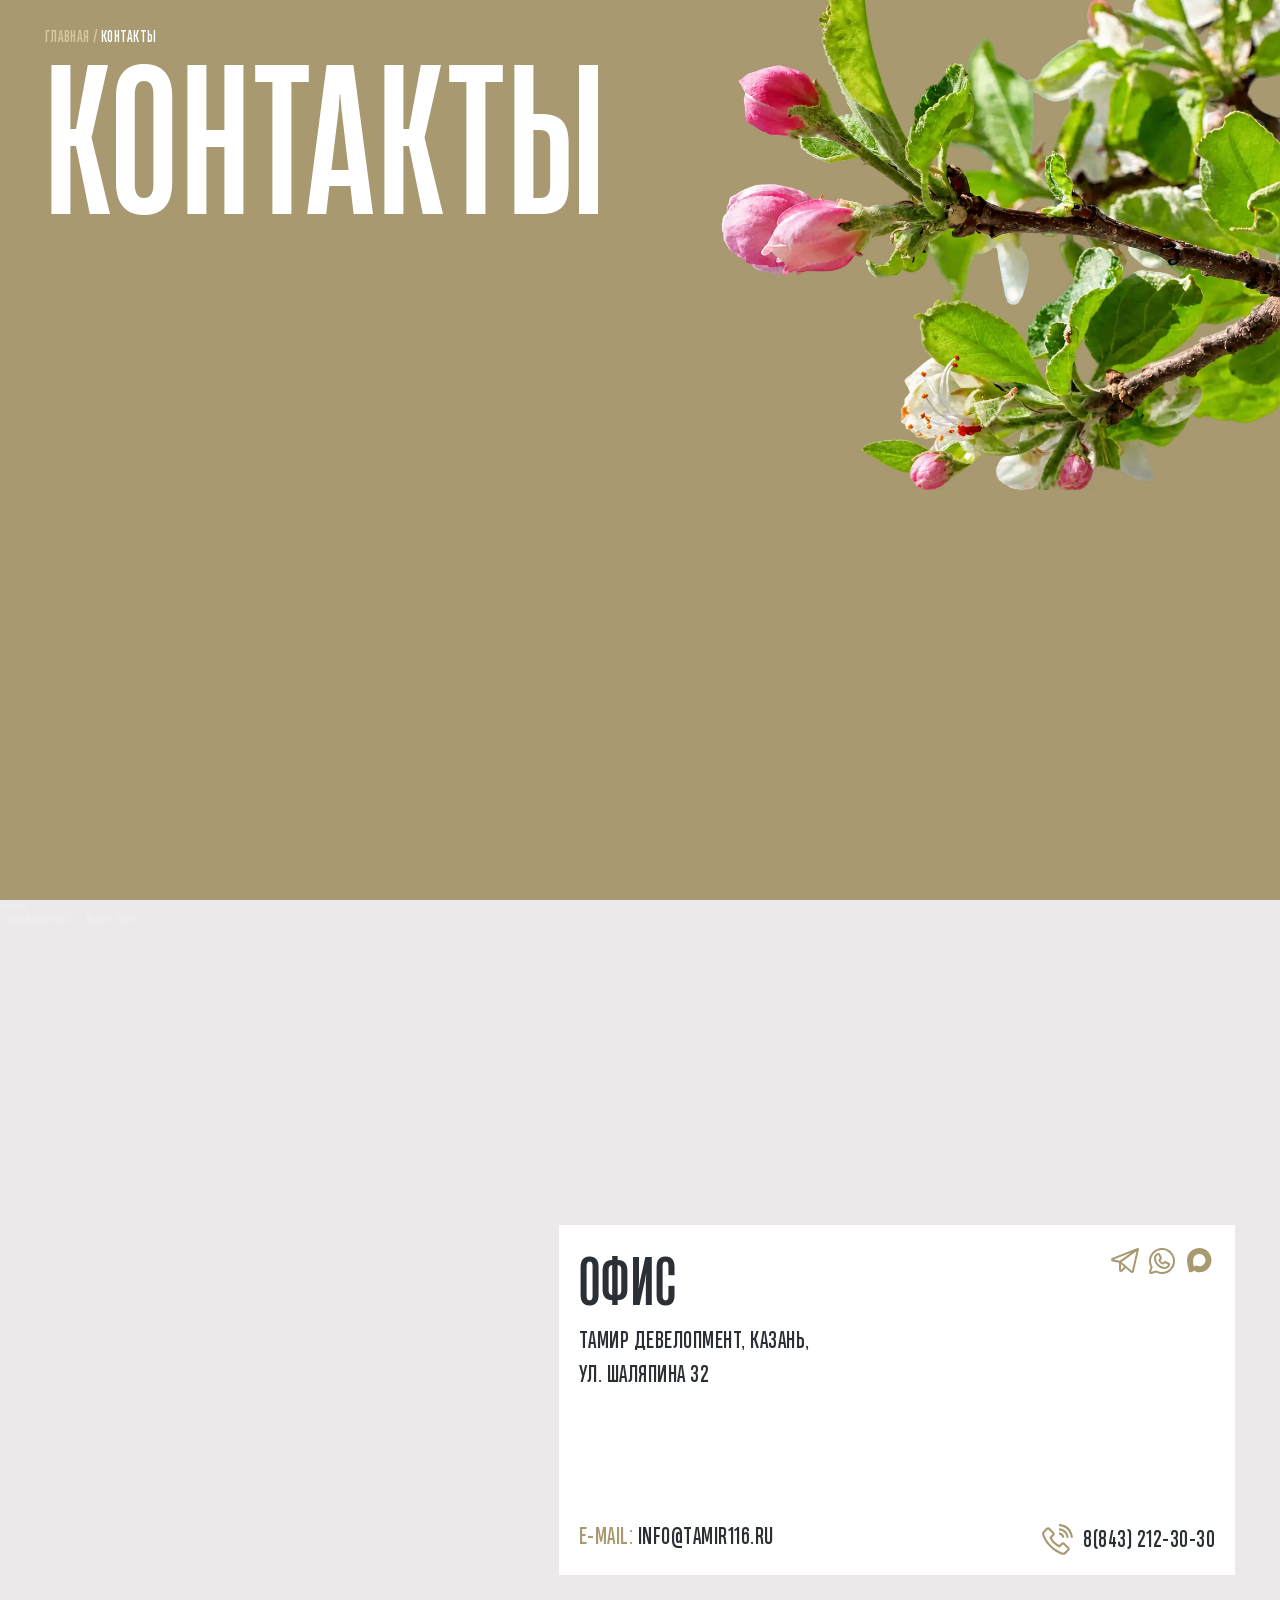
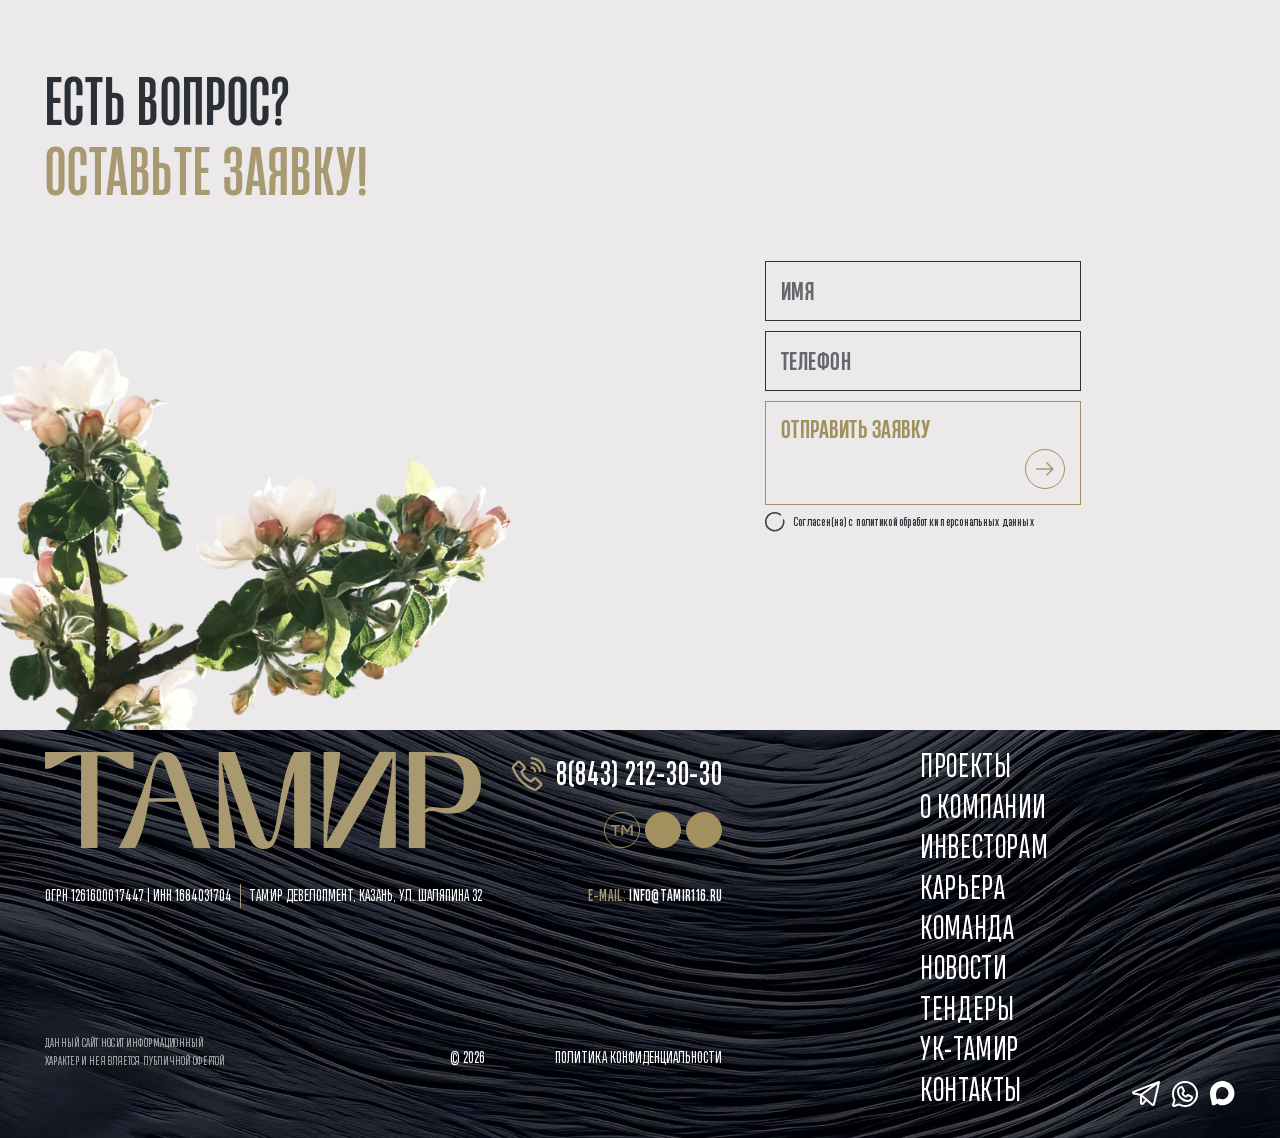
==== contacts.html @ 308bd726 "comment21" ====
<!DOCTYPE html>
<html lang="en">

<head>
	<meta charset="UTF-8">
	<meta name="viewport" content="width=device-width, initial-scale=1.0">
	<meta name="keywords" content="">
	<link rel="stylesheet" href="css/libs.min.css">
	<link rel="stylesheet" href="css/style.min.css">
	<title>Контакты</title>
</head>


<body>
	<div class="wrapper">
		<main class="content">
			<section class="contacts-main">
				<div class="container">
					<div class="contacts-main__inner">
						<div class="breadcrumbs">
							<div class="breadcrumbs__items">
								<a href="index.html" class="breadcrumbs__item">ГЛАВНАЯ /</a>
								<span class="breadcrumbs__item breadcrumbs__item--active">Контакты</span>
							</div>
						</div>
						<div class="contacts-main__title text200">
							КОНТАКТЫ
						</div>
					</div>
				</div>
				<div class="contacts-main__img">
					<img src="img/contacts-img.webp" alt="">
					<img src="img/contacts-img--2.webp" alt="">
					<img src="img/contacts-img--3.webp" alt="">
				</div>
			</section>
			<section class="contacts">
				<div class="contacts__inner">
					<div class="contacts-map"><a href="https://yandex.ru/maps/43/kazan/?utm_medium=mapframe&utm_source=maps" style="color:#eee;font-size:12px;position:absolute;top:0px;">Казань</a><a href="https://yandex.ru/maps/43/kazan/house/ulitsa_shalyapina_32/YEAYdwRpSkEBQFtvfXt2cX5mbQ==/?ll=49.139346%2C55.770259&utm_medium=mapframe&utm_source=maps&z=16.42" style="color:#eee;font-size:12px;position:absolute;top:14px;">Улица Шаляпина, 32 — Яндекс Карты</a><iframe src="https://yandex.ru/map-widget/v1/?ll=49.139346%2C55.770259&mode=search&ol=geo&ouri=ymapsbm1%3A%2F%2Fgeo%3Fdata%3DCgo0NDEzMTA3NTYwEnnQoNC-0YHRgdC40Y8sINCg0LXRgdC_0YPQsdC70LjQutCwINCi0LDRgtCw0YDRgdGC0LDQvSAo0KLQsNGC0LDRgNGB0YLQsNC9KSwg0JrQsNC30LDQvdGMLCDRg9C70LjRhtCwINCo0LDQu9GP0L_QuNC90LAsIDMyIgoNso5EQhW_FF9C&z=16.42" width="560" height="400" frameborder="1" allowfullscreen="true" style="position:relative;"></iframe></div>
					<div class="contacts__group">
						<div class="contacts__subgroup">
							<div class="contacts__desc">
								<div class="contacts__title text64">ОФИС</div>
								<div class="contacts__address text24">
									Тамир девелопмент, Казань, <br>
									ул. Шаляпина 32
								</div>
							</div>
							<div class="contacts__socials">
								<a href="" class="contacts__social">
									<svg width="28" height="25" viewBox="0 0 28 25" fill="none" xmlns="http://www.w3.org/2000/svg">
										<path d="M27.6108 0.27352C27.4559 0.139731 27.2674 0.0507517 27.0656 0.0161696C26.8638 -0.0184126 26.6565 0.00271312 26.4658 0.0772705L1.1333 9.99102C0.774285 10.1306 0.470334 10.3831 0.26721 10.7104C0.0640856 11.0377 -0.0272168 11.4221 0.00704791 11.8058C0.0413126 12.1895 0.19929 12.5516 0.457196 12.8378C0.715102 13.1239 1.05898 13.3185 1.43705 13.3923L8.0008 14.681V21.9998C7.99951 22.3984 8.11798 22.7883 8.34086 23.1188C8.56373 23.4493 8.88074 23.7053 9.2508 23.8535C9.62029 24.0044 10.0266 24.0406 10.417 23.9575C10.8073 23.8743 11.1636 23.6756 11.4396 23.3873L14.6046 20.1048L19.6258 24.4998C19.9881 24.8211 20.4553 24.9989 20.9396 24.9998C21.1518 24.9996 21.3626 24.9663 21.5646 24.901C21.8945 24.7963 22.1912 24.607 22.4252 24.352C22.6593 24.0969 22.8224 23.785 22.8983 23.4473L27.9721 1.37477C28.0174 1.17571 28.0078 0.968046 27.9442 0.774046C27.8805 0.580046 27.7653 0.407022 27.6108 0.27352ZM19.9683 4.77352L8.76955 12.7935L2.56955 11.5773L19.9683 4.77352ZM10.0008 21.9998V16.0648L13.0996 18.7823L10.0008 21.9998ZM20.9421 22.9998L10.6071 13.9373L25.4821 3.27602L20.9421 22.9998Z" fill="#A89971"/>
									</svg>
								</a>
								<a href="" class="contacts__social">
									<svg width="26" height="26" viewBox="0 0 26 26" fill="none" xmlns="http://www.w3.org/2000/svg">
										<path d="M20.4503 15.105L16.4503 13.105C16.2929 13.0265 16.1175 12.991 15.9419 13.002C15.7664 13.0129 15.5968 13.07 15.4503 13.1675L13.6141 14.3925C12.7712 13.9291 12.0775 13.2354 11.6141 12.3925L12.8391 10.5562C12.9365 10.4098 12.9936 10.2402 13.0046 10.0646C13.0156 9.88907 12.9801 9.7137 12.9016 9.55625L10.9016 5.55625C10.8187 5.38884 10.6906 5.248 10.5317 5.14968C10.3729 5.05137 10.1896 4.99952 10.0028 5C8.67675 5 7.40499 5.52678 6.4673 6.46447C5.52962 7.40215 5.00284 8.67392 5.00284 10C5.00615 12.9164 6.16613 15.7123 8.22832 17.7745C10.2905 19.8367 13.0865 20.9967 16.0028 21C16.6594 21 17.3096 20.8707 17.9163 20.6194C18.5229 20.3681 19.0741 19.9998 19.5384 19.5355C20.0027 19.0712 20.371 18.52 20.6222 17.9134C20.8735 17.3068 21.0028 16.6566 21.0028 16C21.003 15.8142 20.9513 15.6321 20.8538 15.474C20.7562 15.3159 20.6165 15.1881 20.4503 15.105ZM16.0028 19C13.6167 18.9974 11.3291 18.0483 9.6418 16.361C7.95455 14.6738 7.00548 12.3861 7.00284 10C7.00264 9.3064 7.24279 8.63416 7.68242 8.09768C8.12204 7.5612 8.73397 7.19362 9.41409 7.0575L10.8491 9.9325L9.62784 11.75C9.53658 11.8869 9.4805 12.0442 9.46459 12.2079C9.44867 12.3717 9.4734 12.5368 9.53659 12.6888C10.2521 14.3892 11.6049 15.742 13.3053 16.4575C13.4577 16.5235 13.6241 16.5505 13.7895 16.5361C13.9549 16.5217 14.1142 16.4663 14.2528 16.375L16.0791 15.1575L18.9541 16.5925C18.8169 17.2734 18.4477 17.8856 17.9095 18.3247C17.3713 18.7637 16.6974 19.0024 16.0028 19ZM13.0028 3.09594e-07C10.7584 -0.000489452 8.55211 0.58011 6.59865 1.68529C4.6452 2.79046 3.01115 4.38256 1.85555 6.30662C0.699959 8.23069 0.0621895 10.4212 0.00432243 12.6648C-0.0535446 14.9085 0.470462 17.1289 1.52534 19.11L0.106588 23.3662C-0.0109317 23.7186 -0.0279865 24.0968 0.0573348 24.4583C0.142656 24.8199 0.326982 25.1505 0.589652 25.4132C0.852322 25.6759 1.18296 25.8602 1.5445 25.9455C1.90604 26.0308 2.2842 26.0138 2.63659 25.8962L6.89284 24.4775C8.6363 25.4048 10.5681 25.9228 12.5416 25.992C14.5151 26.0613 16.4785 25.68 18.2827 24.8772C20.0868 24.0743 21.6844 22.871 22.9541 21.3586C24.2238 19.8462 25.1322 18.0644 25.6105 16.1484C26.0887 14.2325 26.1242 12.2328 25.7143 10.301C25.3043 8.36934 24.4596 6.55642 23.2444 4.9999C22.0291 3.44337 20.4753 2.18415 18.7007 1.31782C16.9262 0.451486 14.9776 0.000810288 13.0028 3.09594e-07ZM13.0028 24C11.0691 24.0013 9.16921 23.4921 7.49534 22.5238C7.37278 22.4527 7.23652 22.4085 7.09559 22.394C6.95465 22.3796 6.81226 22.3953 6.67784 22.44L2.00284 24L3.56159 19.325C3.60652 19.1907 3.6224 19.0483 3.60818 18.9074C3.59396 18.7665 3.54995 18.6301 3.47909 18.5075C2.26655 16.4111 1.77972 13.9732 2.09412 11.572C2.40852 9.17068 3.50658 6.94027 5.21795 5.22674C6.92932 3.51321 9.15833 2.41234 11.5592 2.0949C13.9601 1.77747 16.3986 2.26122 18.4965 3.47111C20.5944 4.68099 22.2344 6.54939 23.162 8.78644C24.0897 11.0235 24.2532 13.5042 23.6271 15.8436C23.0011 18.1831 21.6205 20.2505 19.6995 21.7253C17.7786 23.2 15.4246 23.9996 13.0028 24Z" fill="#A89971"/>
									</svg>
								</a>
								<a href="" class="contacts__social">
									<svg width="25" height="25" viewBox="0 0 25 25" fill="none" xmlns="http://www.w3.org/2000/svg">
										<path fill-rule="evenodd" clip-rule="evenodd" d="M12.4916 24.2825C10.0914 24.2825 8.976 23.9321 7.03715 22.5305C5.81075 24.1073 1.9272 25.3396 1.75782 23.2313C1.75782 21.6487 1.40742 20.3114 1.0103 18.8514C0.53728 17.0526 0 15.0495 0 12.1471C0 5.21507 5.68813 0 12.4274 0C19.1725 0 24.4577 5.47203 24.4577 12.2113C24.4804 18.8464 19.1267 24.2471 12.4916 24.2825ZM12.5909 5.99178C9.30889 5.82243 6.75098 8.09418 6.18451 11.6565C5.71731 14.6057 6.54659 18.1973 7.25322 18.3842C7.59194 18.4659 8.44458 17.7768 8.976 17.2454C9.85476 17.8524 10.8781 18.217 11.9427 18.3024C15.3435 18.466 18.2493 15.877 18.4776 12.48C18.6105 9.07578 15.9922 6.19245 12.5909 5.99763V5.99178Z" fill="#A89971"/>
									</svg>
								</a>
							</div>
						</div>
						<div class="contacts__subgroup2">
							<div class="contacts__email text24">
								<span>e-mail:</span>
								<a href="mailto:info@tamir116.ru">info@tamir116.ru</a>
							</div>
							<div class="contacts__phone text24">
								<span class="contacts__phone-icon">
									<svg width="31" height="31" viewBox="0 0 31 31" fill="none" xmlns="http://www.w3.org/2000/svg">
										<path d="M17.0397 0V2.125C23.4838 2.125 28.7272 7.36844 28.7272 13.8125H30.8522C30.8522 6.1965 24.6557 0 17.0397 0ZM6.04323 3.19373C5.48554 3.19373 4.92836 3.37567 4.47438 3.74158L4.4225 3.78308L1.08144 7.22998L1.152 7.16357C0.0463218 8.11581 -0.258393 9.62 0.216083 10.8844C1.11142 13.4662 3.39384 18.4588 7.89638 22.9558C12.4085 27.4735 17.4535 29.658 19.9491 30.632L19.974 30.6403L19.9989 30.6486C21.2892 31.0811 22.6831 30.7726 23.6824 29.9181L23.7135 29.8911L27.0338 26.5708C27.9152 25.6894 27.9152 24.1443 27.0338 23.2629L22.6801 18.905C21.7962 18.0212 20.2519 18.0212 19.3681 18.905L17.2597 21.0134C16.5049 20.6532 14.6478 19.7186 12.8831 18.0355C11.1413 16.3746 10.2521 14.4547 9.93007 13.7129L12.0551 11.5879C12.9875 10.6554 13.0406 9.05457 11.9658 8.1991L12.0634 8.28833L7.66188 3.78308L7.61208 3.74158C7.15809 3.3757 6.60092 3.19373 6.04323 3.19373ZM17.0397 4.25V6.375C21.1399 6.375 24.4772 9.71125 24.4772 13.8125H26.6022C26.6022 8.54037 22.3129 4.25 17.0397 4.25ZM6.04531 5.3125C6.12102 5.31237 6.19572 5.3409 6.26943 5.39758L10.59 9.8219L10.6419 9.8634C10.6296 9.85368 10.6827 9.95539 10.5526 10.0854L7.41078 13.2273L7.65358 13.8685C7.65358 13.8685 8.85277 17.129 11.4159 19.5732C13.9364 21.9771 17.0438 23.2899 17.0438 23.2899L17.7058 23.5721L20.8705 20.4075C21.0491 20.2288 20.999 20.2288 21.1776 20.4075L25.5314 24.7654C25.7125 24.9465 25.7125 24.8872 25.5314 25.0684L22.2941 28.3057C21.8011 28.7247 21.2919 28.8345 20.6796 28.6315C18.2761 27.6916 13.5752 25.6348 9.39882 21.4534C5.19351 17.2532 3.0144 12.4808 2.2145 10.1685L2.21035 10.156L2.20412 10.1415C2.04324 9.71601 2.16084 9.09895 2.53823 8.77393L2.5735 8.7428L5.81911 5.39758C5.89285 5.34142 5.96959 5.31263 6.04531 5.3125ZM17.0397 8.5V10.625C18.7971 10.625 20.2272 12.0551 20.2272 13.8125H22.3522C22.3522 10.8832 19.969 8.5 17.0397 8.5Z" fill="#A89971"/>
									</svg>
								</span>
								<a href="tel:88432123030">8(843) 212-30-30</a>
							</div>
						</div>
					</div>
				</div>
			</section>
			<section class="dialogue request">
				<div class="container">
					<div class="dialogue__inner">
						<div class="dialogue__title text64">
							ЕСТЬ ВОПРОС? <br>
							<span>ОСТАВЬТЕ ЗАЯВКУ!</span>
						</div>
						<form class="form">
							<div class="form-group">
								<input type="text" placeholder="ИМЯ">
							</div>
							<div class="form-group">
								<input type="tel" placeholder="ТЕЛЕФОН">
							</div>
							<button class="form-btn btn btn-brown__outline">
								<span class="btn-text">ОТПРАВИТЬ ЗАЯВКУ</span>
								<span class="btn-arrow">
									<svg width="18" height="14" viewBox="0 0 18 14" fill="none" xmlns="http://www.w3.org/2000/svg">
										<path d="M11.0391 0L9.96094 1.07812L15.0469 6.16406H0V7.66406H15.0469L9.96094 12.75L11.0391 13.8281L17.4141 7.45312L17.9297 6.91406L17.4141 6.375L11.0391 0Z" fill="#A89971"/>
									</svg>
								</span>
							</button>
							<div class="form-check">
								<input type="checkbox">
								<label>Согласен(на) с политикой обработки <a href="">персональных данных</a></label>
							</div>
						</form>
					</div>
				</div>
				<div class="dialogue__img">
					<img src="img/request-img.webp" alt="">
					<img src="img/request-img--2.webp" alt="">
				</div>
			</section>
		</main>
		<footer class="footer">
   <div class="container">
       <div class="footer__inner">
            <div class="footer__wrap">
                <div class="footer__left">
                    <div class="footer__group">
                        <div class="footer__subgroup">
                            <a href="index.html" class="footer__logo">
                                <img src="img/logo2.svg" alt="">
                            </a>
                            <div class="footer__text">
                                <p>ОГРН 1261600017447 | ИНН 1684031704</p>
                                <p>Тамир девелопмент, Казань, ул. Шаляпина 32</p>
                            </div>
                        </div>
                        <div class="footer__subgroup2">
                            <a href="tel:88432123030" class="footer__phone">
                            <span class="footer__phone-icon">
                                <img src="img/phone2.svg" alt="">
                            </span>
                                <span class="footer__phone-text">8(843) 212-30-30</span>
                            </a>
                            <div class="footer__subgroup3">
                                <div class="footer__items">
                                    <div class="footer__item tm">
                                        <img src="img/tm.svg" alt="">
                                    </div>
                                    <div class="footer__item"></div>
                                    <div class="footer__item"></div>
                                </div>
                                <div class="footer__email">
                                    <span>e-mail:</span>
                                    <a href="mailto:info@tamir116.ru">info@tamir116.ru</a>
                                </div>
                            </div>
                        </div>
                    </div>
                    <div class="footer__group2">
                        <div class="footer__info">
                            Данный сайт носит информационный характер
                            и не является публичной офертой
                        </div>
                        <div class="footer__text">
                            <p>© 2026</p>
                            <p><a href="">Политика конфиденциальности</a></p>
                        </div>
                    </div>
                </div>
                <div class="footer__right">
                    <ul class="footer__list">
                        <li><a href="projects.html">ПРОЕКТЫ</a></li>
                        <li><a href="">О КОМПАНИИ</a></li>
                        <li><a href="">ИНВЕСТОРАМ</a></li>
                        <li><a href="vacancies.html">КАРЬЕРА</a></li>
                        <li><a href="team.html">КОМАНДА</a></li>
                        <li><a href="news.html">НОВОСТИ</a></li>
                        <li><a href="">ТЕНДЕРЫ</a></li>
                        <li><a href="">УК-ТАМИР</a></li>
                        <li><a href="contacts.html">КОНТАКТЫ</a></li>
                        <li><a href="" class="policy">Политика конфиденциальности</a></li>
                    </ul>
                    <div class="footer__socials">
                        <a href="" class="footer__social">
                            <svg width="28" height="25" viewBox="0 0 28 25" fill="none" xmlns="http://www.w3.org/2000/svg">
                                <path d="M27.6108 0.27352C27.4559 0.139731 27.2674 0.0507517 27.0656 0.0161696C26.8638 -0.0184126 26.6565 0.00271312 26.4658 0.0772705L1.1333 9.99102C0.774285 10.1306 0.470334 10.3831 0.26721 10.7104C0.0640856 11.0377 -0.0272168 11.4221 0.00704791 11.8058C0.0413126 12.1895 0.19929 12.5516 0.457196 12.8378C0.715102 13.1239 1.05898 13.3185 1.43705 13.3923L8.0008 14.681V21.9998C7.99951 22.3984 8.11798 22.7883 8.34086 23.1188C8.56373 23.4493 8.88074 23.7053 9.2508 23.8535C9.62029 24.0044 10.0266 24.0406 10.417 23.9575C10.8073 23.8743 11.1636 23.6756 11.4396 23.3873L14.6046 20.1048L19.6258 24.4998C19.9881 24.8211 20.4553 24.9989 20.9396 24.9998C21.1518 24.9996 21.3626 24.9663 21.5646 24.901C21.8945 24.7963 22.1912 24.607 22.4252 24.352C22.6593 24.0969 22.8224 23.785 22.8983 23.4473L27.9721 1.37477C28.0174 1.17571 28.0078 0.968046 27.9442 0.774046C27.8805 0.580046 27.7653 0.407022 27.6108 0.27352ZM19.9683 4.77352L8.76955 12.7935L2.56955 11.5773L19.9683 4.77352ZM10.0008 21.9998V16.0648L13.0996 18.7823L10.0008 21.9998ZM20.9421 22.9998L10.6071 13.9373L25.4821 3.27602L20.9421 22.9998Z" fill="white"/>
                            </svg>
                        </a>
                        <a href="" class="footer__social">
                            <svg width="26" height="26" viewBox="0 0 26 26" fill="none" xmlns="http://www.w3.org/2000/svg">
                                <path d="M20.4503 15.105L16.4503 13.105C16.2929 13.0265 16.1175 12.991 15.9419 13.002C15.7664 13.0129 15.5968 13.07 15.4503 13.1675L13.6141 14.3925C12.7712 13.9291 12.0775 13.2354 11.6141 12.3925L12.8391 10.5562C12.9365 10.4098 12.9936 10.2402 13.0046 10.0646C13.0156 9.88907 12.9801 9.7137 12.9016 9.55625L10.9016 5.55625C10.8187 5.38884 10.6906 5.248 10.5317 5.14968C10.3729 5.05137 10.1896 4.99952 10.0028 5C8.67675 5 7.40499 5.52678 6.4673 6.46447C5.52962 7.40215 5.00284 8.67392 5.00284 10C5.00615 12.9164 6.16613 15.7123 8.22832 17.7745C10.2905 19.8367 13.0865 20.9967 16.0028 21C16.6594 21 17.3096 20.8707 17.9163 20.6194C18.5229 20.3681 19.0741 19.9998 19.5384 19.5355C20.0027 19.0712 20.371 18.52 20.6222 17.9134C20.8735 17.3068 21.0028 16.6566 21.0028 16C21.003 15.8142 20.9513 15.6321 20.8538 15.474C20.7562 15.3159 20.6165 15.1881 20.4503 15.105ZM16.0028 19C13.6167 18.9974 11.3291 18.0483 9.6418 16.361C7.95455 14.6738 7.00548 12.3861 7.00284 10C7.00264 9.3064 7.24279 8.63416 7.68242 8.09768C8.12204 7.5612 8.73397 7.19362 9.41409 7.0575L10.8491 9.9325L9.62784 11.75C9.53658 11.8869 9.4805 12.0442 9.46459 12.2079C9.44867 12.3717 9.4734 12.5368 9.53659 12.6888C10.2521 14.3892 11.6049 15.742 13.3053 16.4575C13.4577 16.5235 13.6241 16.5505 13.7895 16.5361C13.9549 16.5217 14.1142 16.4663 14.2528 16.375L16.0791 15.1575L18.9541 16.5925C18.8169 17.2734 18.4477 17.8856 17.9095 18.3247C17.3713 18.7637 16.6974 19.0024 16.0028 19ZM13.0028 3.09594e-07C10.7584 -0.000489452 8.55211 0.58011 6.59865 1.68529C4.6452 2.79046 3.01115 4.38256 1.85555 6.30662C0.699959 8.23069 0.0621895 10.4212 0.00432243 12.6648C-0.0535446 14.9085 0.470462 17.1289 1.52534 19.11L0.106588 23.3662C-0.0109317 23.7186 -0.0279865 24.0968 0.0573348 24.4583C0.142656 24.8199 0.326982 25.1505 0.589652 25.4132C0.852322 25.6759 1.18296 25.8602 1.5445 25.9455C1.90604 26.0308 2.2842 26.0138 2.63659 25.8962L6.89284 24.4775C8.6363 25.4048 10.5681 25.9228 12.5416 25.992C14.5151 26.0613 16.4785 25.68 18.2827 24.8772C20.0868 24.0743 21.6844 22.871 22.9541 21.3586C24.2238 19.8462 25.1322 18.0644 25.6105 16.1484C26.0887 14.2325 26.1242 12.2328 25.7143 10.301C25.3043 8.36934 24.4596 6.55642 23.2444 4.9999C22.0291 3.44337 20.4753 2.18415 18.7007 1.31782C16.9262 0.451486 14.9776 0.000810288 13.0028 3.09594e-07ZM13.0028 24C11.0691 24.0013 9.16921 23.4921 7.49534 22.5238C7.37278 22.4527 7.23652 22.4085 7.09559 22.394C6.95465 22.3796 6.81226 22.3953 6.67784 22.44L2.00284 24L3.56159 19.325C3.60652 19.1907 3.6224 19.0483 3.60818 18.9074C3.59396 18.7665 3.54995 18.6301 3.47909 18.5075C2.26655 16.4111 1.77972 13.9732 2.09412 11.572C2.40852 9.17068 3.50658 6.94027 5.21795 5.22674C6.92932 3.51321 9.15833 2.41234 11.5592 2.0949C13.9601 1.77747 16.3986 2.26122 18.4965 3.47111C20.5944 4.68099 22.2344 6.54939 23.162 8.78644C24.0897 11.0235 24.2532 13.5042 23.6271 15.8436C23.0011 18.1831 21.6205 20.2505 19.6995 21.7253C17.7786 23.2 15.4246 23.9996 13.0028 24Z" fill="white"/>
                            </svg>
                        </a>
                        <a href="" class="footer__social">
                            <svg width="25" height="25" viewBox="0 0 25 25" fill="none" xmlns="http://www.w3.org/2000/svg">
                                <path fill-rule="evenodd" clip-rule="evenodd" d="M12.4916 24.2825C10.0914 24.2825 8.976 23.9321 7.03715 22.5305C5.81075 24.1073 1.9272 25.3396 1.75782 23.2313C1.75782 21.6487 1.40742 20.3114 1.0103 18.8514C0.53728 17.0526 0 15.0495 0 12.1471C0 5.21507 5.68813 0 12.4274 0C19.1725 0 24.4577 5.47203 24.4577 12.2113C24.4804 18.8464 19.1267 24.2471 12.4916 24.2825ZM12.5909 5.99178C9.30889 5.82243 6.75098 8.09418 6.18451 11.6565C5.71731 14.6057 6.54659 18.1973 7.25322 18.3842C7.59194 18.4659 8.44458 17.7768 8.976 17.2454C9.85476 17.8524 10.8781 18.217 11.9427 18.3024C15.3435 18.466 18.2493 15.877 18.4776 12.48C18.6105 9.07578 15.9922 6.19245 12.5909 5.99763V5.99178Z" fill="white"/>
                            </svg>
                        </a>
                    </div>
                </div>
            </div>
           <div class="footer__group2 footer__group2--mob">
               <div class="footer__info">
                   Данный сайт носит информационный характер
                   и не является публичной офертой
               </div>
               <div class="footer__text">
                   <p>© 2026</p>
               </div>
           </div>
       </div>
   </div>
</footer>

	</div>
	<script src="js/libs.min.js"></script>
<script src="js/main.min.js"></script>

</body>

</html>
---- css/libs.min.css ----
@font-face{font-family:"swiper-icons";src:url("data:application/font-woff;charset=utf-8;base64, [base64]//wADZ2x5ZgAAAywAAADMAAAD2MHtryVoZWFkAAABbAAAADAAAAA2E2+eoWhoZWEAAAGcAAAAHwAAACQC9gDzaG10eAAAAigAAAAZAAAArgJkABFsb2NhAAAC0AAAAFoAAABaFQAUGG1heHAAAAG8AAAAHwAAACAAcABAbmFtZQAAA/gAAAE5AAACXvFdBwlwb3N0AAAFNAAAAGIAAACE5s74hXjaY2BkYGAAYpf5Hu/j+W2+MnAzMYDAzaX6QjD6/4//Bxj5GA8AuRwMYGkAPywL13jaY2BkYGA88P8Agx4j+/8fQDYfA1AEBWgDAIB2BOoAeNpjYGRgYNBh4GdgYgABEMnIABJzYNADCQAACWgAsQB42mNgYfzCOIGBlYGB0YcxjYGBwR1Kf2WQZGhhYGBiYGVmgAFGBiQQkOaawtDAoMBQxXjg/wEGPcYDDA4wNUA2CCgwsAAAO4EL6gAAeNpj2M0gyAACqxgGNWBkZ2D4/wMA+xkDdgAAAHjaY2BgYGaAYBkGRgYQiAHyGMF8FgYHIM3DwMHABGQrMOgyWDLEM1T9/w8UBfEMgLzE////P/5//f/V/xv+r4eaAAeMbAxwIUYmIMHEgKYAYjUcsDAwsLKxc3BycfPw8jEQA/[base64]/uznmfPFBNODM2K7MTQ45YEAZqGP81AmGGcF3iPqOop0r1SPTaTbVkfUe4HXj97wYE+yNwWYxwWu4v1ugWHgo3S1XdZEVqWM7ET0cfnLGxWfkgR42o2PvWrDMBSFj/IHLaF0zKjRgdiVMwScNRAoWUoH78Y2icB/yIY09An6AH2Bdu/UB+yxopYshQiEvnvu0dURgDt8QeC8PDw7Fpji3fEA4z/PEJ6YOB5hKh4dj3EvXhxPqH/SKUY3rJ7srZ4FZnh1PMAtPhwP6fl2PMJMPDgeQ4rY8YT6Gzao0eAEA409DuggmTnFnOcSCiEiLMgxCiTI6Cq5DZUd3Qmp10vO0LaLTd2cjN4fOumlc7lUYbSQcZFkutRG7g6JKZKy0RmdLY680CDnEJ+UMkpFFe1RN7nxdVpXrC4aTtnaurOnYercZg2YVmLN/d/gczfEimrE/fs/bOuq29Zmn8tloORaXgZgGa78yO9/cnXm2BpaGvq25Dv9S4E9+5SIc9PqupJKhYFSSl47+Qcr1mYNAAAAeNptw0cKwkAAAMDZJA8Q7OUJvkLsPfZ6zFVERPy8qHh2YER+3i/BP83vIBLLySsoKimrqKqpa2hp6+jq6RsYGhmbmJqZSy0sraxtbO3sHRydnEMU4uR6yx7JJXveP7WrDycAAAAAAAH//wACeNpjYGRgYOABYhkgZgJCZgZNBkYGLQZtIJsFLMYAAAw3ALgAeNolizEKgDAQBCchRbC2sFER0YD6qVQiBCv/H9ezGI6Z5XBAw8CBK/m5iQQVauVbXLnOrMZv2oLdKFa8Pjuru2hJzGabmOSLzNMzvutpB3N42mNgZGBg4GKQYzBhYMxJLMlj4GBgAYow/P/PAJJhLM6sSoWKfWCAAwDAjgbRAAB42mNgYGBkAIIbCZo5IPrmUn0hGA0AO8EFTQAA");font-weight:400;font-style:normal}:root{--swiper-theme-color: #007aff}.swiper{margin-left:auto;margin-right:auto;position:relative;overflow:hidden;list-style:none;padding:0;z-index:1}.swiper-vertical>.swiper-wrapper{flex-direction:column}.swiper-wrapper{position:relative;width:100%;height:100%;z-index:1;display:flex;transition-property:transform;box-sizing:content-box}.swiper-android .swiper-slide,.swiper-wrapper{transform:translate3d(0px, 0, 0)}.swiper-pointer-events{touch-action:pan-y}.swiper-pointer-events.swiper-vertical{touch-action:pan-x}.swiper-slide{flex-shrink:0;width:100%;height:100%;position:relative;transition-property:transform}.swiper-slide-invisible-blank{visibility:hidden}.swiper-autoheight,.swiper-autoheight .swiper-slide{height:auto}.swiper-autoheight .swiper-wrapper{align-items:flex-start;transition-property:transform,height}.swiper-backface-hidden .swiper-slide{transform:translateZ(0);-webkit-backface-visibility:hidden;backface-visibility:hidden}.swiper-3d,.swiper-3d.swiper-css-mode .swiper-wrapper{perspective:1200px}.swiper-3d .swiper-wrapper,.swiper-3d .swiper-slide,.swiper-3d .swiper-slide-shadow,.swiper-3d .swiper-slide-shadow-left,.swiper-3d .swiper-slide-shadow-right,.swiper-3d .swiper-slide-shadow-top,.swiper-3d .swiper-slide-shadow-bottom,.swiper-3d .swiper-cube-shadow{transform-style:preserve-3d}.swiper-3d .swiper-slide-shadow,.swiper-3d .swiper-slide-shadow-left,.swiper-3d .swiper-slide-shadow-right,.swiper-3d .swiper-slide-shadow-top,.swiper-3d .swiper-slide-shadow-bottom{position:absolute;left:0;top:0;width:100%;height:100%;pointer-events:none;z-index:10}.swiper-3d .swiper-slide-shadow{background:rgba(0,0,0,.15)}.swiper-3d .swiper-slide-shadow-left{background-image:linear-gradient(to left, rgba(0, 0, 0, 0.5), rgba(0, 0, 0, 0))}.swiper-3d .swiper-slide-shadow-right{background-image:linear-gradient(to right, rgba(0, 0, 0, 0.5), rgba(0, 0, 0, 0))}.swiper-3d .swiper-slide-shadow-top{background-image:linear-gradient(to top, rgba(0, 0, 0, 0.5), rgba(0, 0, 0, 0))}.swiper-3d .swiper-slide-shadow-bottom{background-image:linear-gradient(to bottom, rgba(0, 0, 0, 0.5), rgba(0, 0, 0, 0))}.swiper-css-mode>.swiper-wrapper{overflow:auto;scrollbar-width:none;-ms-overflow-style:none}.swiper-css-mode>.swiper-wrapper::-webkit-scrollbar{display:none}.swiper-css-mode>.swiper-wrapper>.swiper-slide{scroll-snap-align:start start}.swiper-horizontal.swiper-css-mode>.swiper-wrapper{scroll-snap-type:x mandatory}.swiper-vertical.swiper-css-mode>.swiper-wrapper{scroll-snap-type:y mandatory}.swiper-centered>.swiper-wrapper::before{content:"";flex-shrink:0;order:9999}.swiper-centered.swiper-horizontal>.swiper-wrapper>.swiper-slide:first-child{margin-inline-start:var(--swiper-centered-offset-before)}.swiper-centered.swiper-horizontal>.swiper-wrapper::before{height:100%;min-height:1px;width:var(--swiper-centered-offset-after)}.swiper-centered.swiper-vertical>.swiper-wrapper>.swiper-slide:first-child{margin-block-start:var(--swiper-centered-offset-before)}.swiper-centered.swiper-vertical>.swiper-wrapper::before{width:100%;min-width:1px;height:var(--swiper-centered-offset-after)}.swiper-centered>.swiper-wrapper>.swiper-slide{scroll-snap-align:center center}.swiper-virtual .swiper-slide{-webkit-backface-visibility:hidden;transform:translateZ(0)}.swiper-virtual.swiper-css-mode .swiper-wrapper::after{content:"";position:absolute;left:0;top:0;pointer-events:none}.swiper-virtual.swiper-css-mode.swiper-horizontal .swiper-wrapper::after{height:1px;width:var(--swiper-virtual-size)}.swiper-virtual.swiper-css-mode.swiper-vertical .swiper-wrapper::after{width:1px;height:var(--swiper-virtual-size)}:root{--swiper-navigation-size: 44px}.swiper-button-prev,.swiper-button-next{position:absolute;top:50%;width:calc(var(--swiper-navigation-size)/44*27);height:var(--swiper-navigation-size);margin-top:calc(0px - var(--swiper-navigation-size)/2);z-index:10;cursor:pointer;display:flex;align-items:center;justify-content:center;color:var(--swiper-navigation-color, var(--swiper-theme-color))}.swiper-button-prev.swiper-button-disabled,.swiper-button-next.swiper-button-disabled{opacity:.35;cursor:auto;pointer-events:none}.swiper-button-prev.swiper-button-hidden,.swiper-button-next.swiper-button-hidden{opacity:0;cursor:auto;pointer-events:none}.swiper-navigation-disabled .swiper-button-prev,.swiper-navigation-disabled .swiper-button-next{display:none !important}.swiper-button-prev:after,.swiper-button-next:after{font-family:swiper-icons;font-size:var(--swiper-navigation-size);text-transform:none !important;letter-spacing:0;font-variant:initial;line-height:1}.swiper-button-prev,.swiper-rtl .swiper-button-next{left:10px;right:auto}.swiper-button-prev:after,.swiper-rtl .swiper-button-next:after{content:"prev"}.swiper-button-next,.swiper-rtl .swiper-button-prev{right:10px;left:auto}.swiper-button-next:after,.swiper-rtl .swiper-button-prev:after{content:"next"}.swiper-button-lock{display:none}.swiper-pagination{position:absolute;text-align:center;transition:300ms opacity;transform:translate3d(0, 0, 0);z-index:10}.swiper-pagination.swiper-pagination-hidden{opacity:0}.swiper-pagination-disabled>.swiper-pagination,.swiper-pagination.swiper-pagination-disabled{display:none !important}.swiper-pagination-fraction,.swiper-pagination-custom,.swiper-horizontal>.swiper-pagination-bullets,.swiper-pagination-bullets.swiper-pagination-horizontal{bottom:10px;left:0;width:100%}.swiper-pagination-bullets-dynamic{overflow:hidden;font-size:0}.swiper-pagination-bullets-dynamic .swiper-pagination-bullet{transform:scale(0.33);position:relative}.swiper-pagination-bullets-dynamic .swiper-pagination-bullet-active{transform:scale(1)}.swiper-pagination-bullets-dynamic .swiper-pagination-bullet-active-main{transform:scale(1)}.swiper-pagination-bullets-dynamic .swiper-pagination-bullet-active-prev{transform:scale(0.66)}.swiper-pagination-bullets-dynamic .swiper-pagination-bullet-active-prev-prev{transform:scale(0.33)}.swiper-pagination-bullets-dynamic .swiper-pagination-bullet-active-next{transform:scale(0.66)}.swiper-pagination-bullets-dynamic .swiper-pagination-bullet-active-next-next{transform:scale(0.33)}.swiper-pagination-bullet{width:var(--swiper-pagination-bullet-width, var(--swiper-pagination-bullet-size, 8px));height:var(--swiper-pagination-bullet-height, var(--swiper-pagination-bullet-size, 8px));display:inline-block;border-radius:50%;background:var(--swiper-pagination-bullet-inactive-color, #000);opacity:var(--swiper-pagination-bullet-inactive-opacity, 0.2)}button.swiper-pagination-bullet{border:none;margin:0;padding:0;box-shadow:none;-webkit-appearance:none;appearance:none}.swiper-pagination-clickable .swiper-pagination-bullet{cursor:pointer}.swiper-pagination-bullet:only-child{display:none !important}.swiper-pagination-bullet-active{opacity:var(--swiper-pagination-bullet-opacity, 1);background:var(--swiper-pagination-color, var(--swiper-theme-color))}.swiper-vertical>.swiper-pagination-bullets,.swiper-pagination-vertical.swiper-pagination-bullets{right:10px;top:50%;transform:translate3d(0px, -50%, 0)}.swiper-vertical>.swiper-pagination-bullets .swiper-pagination-bullet,.swiper-pagination-vertical.swiper-pagination-bullets .swiper-pagination-bullet{margin:var(--swiper-pagination-bullet-vertical-gap, 6px) 0;display:block}.swiper-vertical>.swiper-pagination-bullets.swiper-pagination-bullets-dynamic,.swiper-pagination-vertical.swiper-pagination-bullets.swiper-pagination-bullets-dynamic{top:50%;transform:translateY(-50%);width:8px}.swiper-vertical>.swiper-pagination-bullets.swiper-pagination-bullets-dynamic .swiper-pagination-bullet,.swiper-pagination-vertical.swiper-pagination-bullets.swiper-pagination-bullets-dynamic .swiper-pagination-bullet{display:inline-block;transition:200ms transform,200ms top}.swiper-horizontal>.swiper-pagination-bullets .swiper-pagination-bullet,.swiper-pagination-horizontal.swiper-pagination-bullets .swiper-pagination-bullet{margin:0 var(--swiper-pagination-bullet-horizontal-gap, 4px)}.swiper-horizontal>.swiper-pagination-bullets.swiper-pagination-bullets-dynamic,.swiper-pagination-horizontal.swiper-pagination-bullets.swiper-pagination-bullets-dynamic{left:50%;transform:translateX(-50%);white-space:nowrap}.swiper-horizontal>.swiper-pagination-bullets.swiper-pagination-bullets-dynamic .swiper-pagination-bullet,.swiper-pagination-horizontal.swiper-pagination-bullets.swiper-pagination-bullets-dynamic .swiper-pagination-bullet{transition:200ms transform,200ms left}.swiper-horizontal.swiper-rtl>.swiper-pagination-bullets-dynamic .swiper-pagination-bullet{transition:200ms transform,200ms right}.swiper-pagination-progressbar{background:rgba(0,0,0,.25);position:absolute}.swiper-pagination-progressbar .swiper-pagination-progressbar-fill{background:var(--swiper-pagination-color, var(--swiper-theme-color));position:absolute;left:0;top:0;width:100%;height:100%;transform:scale(0);transform-origin:left top}.swiper-rtl .swiper-pagination-progressbar .swiper-pagination-progressbar-fill{transform-origin:right top}.swiper-horizontal>.swiper-pagination-progressbar,.swiper-pagination-progressbar.swiper-pagination-horizontal,.swiper-vertical>.swiper-pagination-progressbar.swiper-pagination-progressbar-opposite,.swiper-pagination-progressbar.swiper-pagination-vertical.swiper-pagination-progressbar-opposite{width:100%;height:4px;left:0;top:0}.swiper-vertical>.swiper-pagination-progressbar,.swiper-pagination-progressbar.swiper-pagination-vertical,.swiper-horizontal>.swiper-pagination-progressbar.swiper-pagination-progressbar-opposite,.swiper-pagination-progressbar.swiper-pagination-horizontal.swiper-pagination-progressbar-opposite{width:4px;height:100%;left:0;top:0}.swiper-pagination-lock{display:none}.swiper-scrollbar{border-radius:10px;position:relative;-ms-touch-action:none;background:rgba(0,0,0,.1)}.swiper-scrollbar-disabled>.swiper-scrollbar,.swiper-scrollbar.swiper-scrollbar-disabled{display:none !important}.swiper-horizontal>.swiper-scrollbar,.swiper-scrollbar.swiper-scrollbar-horizontal{position:absolute;left:1%;bottom:3px;z-index:50;height:5px;width:98%}.swiper-vertical>.swiper-scrollbar,.swiper-scrollbar.swiper-scrollbar-vertical{position:absolute;right:3px;top:1%;z-index:50;width:5px;height:98%}.swiper-scrollbar-drag{height:100%;width:100%;position:relative;background:rgba(0,0,0,.5);border-radius:10px;left:0;top:0}.swiper-scrollbar-cursor-drag{cursor:move}.swiper-scrollbar-lock{display:none}.swiper-zoom-container{width:100%;height:100%;display:flex;justify-content:center;align-items:center;text-align:center}.swiper-zoom-container>img,.swiper-zoom-container>svg,.swiper-zoom-container>canvas{max-width:100%;max-height:100%;object-fit:contain}.swiper-slide-zoomed{cursor:move}.swiper-lazy-preloader{width:42px;height:42px;position:absolute;left:50%;top:50%;margin-left:-21px;margin-top:-21px;z-index:10;transform-origin:50%;box-sizing:border-box;border:4px solid var(--swiper-preloader-color, var(--swiper-theme-color));border-radius:50%;border-top-color:rgba(0,0,0,0)}.swiper:not(.swiper-watch-progress) .swiper-lazy-preloader,.swiper-watch-progress .swiper-slide-visible .swiper-lazy-preloader{animation:swiper-preloader-spin 1s infinite linear}.swiper-lazy-preloader-white{--swiper-preloader-color: #fff}.swiper-lazy-preloader-black{--swiper-preloader-color: #000}@keyframes swiper-preloader-spin{0%{transform:rotate(0deg)}100%{transform:rotate(360deg)}}.swiper .swiper-notification{position:absolute;left:0;top:0;pointer-events:none;opacity:0;z-index:-1000}.swiper-free-mode>.swiper-wrapper{transition-timing-function:ease-out;margin:0 auto}.swiper-grid>.swiper-wrapper{flex-wrap:wrap}.swiper-grid-column>.swiper-wrapper{flex-wrap:wrap;flex-direction:column}.swiper-fade.swiper-free-mode .swiper-slide{transition-timing-function:ease-out}.swiper-fade .swiper-slide{pointer-events:none;transition-property:opacity}.swiper-fade .swiper-slide .swiper-slide{pointer-events:none}.swiper-fade .swiper-slide-active,.swiper-fade .swiper-slide-active .swiper-slide-active{pointer-events:auto}.swiper-cube{overflow:visible}.swiper-cube .swiper-slide{pointer-events:none;-webkit-backface-visibility:hidden;backface-visibility:hidden;z-index:1;visibility:hidden;transform-origin:0 0;width:100%;height:100%}.swiper-cube .swiper-slide .swiper-slide{pointer-events:none}.swiper-cube.swiper-rtl .swiper-slide{transform-origin:100% 0}.swiper-cube .swiper-slide-active,.swiper-cube .swiper-slide-active .swiper-slide-active{pointer-events:auto}.swiper-cube .swiper-slide-active,.swiper-cube .swiper-slide-next,.swiper-cube .swiper-slide-prev,.swiper-cube .swiper-slide-next+.swiper-slide{pointer-events:auto;visibility:visible}.swiper-cube .swiper-slide-shadow-top,.swiper-cube .swiper-slide-shadow-bottom,.swiper-cube .swiper-slide-shadow-left,.swiper-cube .swiper-slide-shadow-right{z-index:0;-webkit-backface-visibility:hidden;backface-visibility:hidden}.swiper-cube .swiper-cube-shadow{position:absolute;left:0;bottom:0px;width:100%;height:100%;opacity:.6;z-index:0}.swiper-cube .swiper-cube-shadow:before{content:"";background:#000;position:absolute;left:0;top:0;bottom:0;right:0;filter:blur(50px)}.swiper-flip{overflow:visible}.swiper-flip .swiper-slide{pointer-events:none;-webkit-backface-visibility:hidden;backface-visibility:hidden;z-index:1}.swiper-flip .swiper-slide .swiper-slide{pointer-events:none}.swiper-flip .swiper-slide-active,.swiper-flip .swiper-slide-active .swiper-slide-active{pointer-events:auto}.swiper-flip .swiper-slide-shadow-top,.swiper-flip .swiper-slide-shadow-bottom,.swiper-flip .swiper-slide-shadow-left,.swiper-flip .swiper-slide-shadow-right{z-index:0;-webkit-backface-visibility:hidden;backface-visibility:hidden}.swiper-creative .swiper-slide{-webkit-backface-visibility:hidden;backface-visibility:hidden;overflow:hidden;transition-property:transform,opacity,height}.swiper-cards{overflow:visible}.swiper-cards .swiper-slide{transform-origin:center bottom;-webkit-backface-visibility:hidden;backface-visibility:hidden;overflow:hidden}
/*# sourceMappingURL=../sourcemaps/libs.min.css.map */
---- css/style.min.css ----
@font-face{font-family:headingcompressedpro;font-weight:400;src:url(../fonts/headingcompressedpro-regular.woff) format("woff")}@font-face{font-family:headingcompressedpro;font-weight:400;src:url(../fonts/headingcompressedpro-regular.woff2) format("woff2")}@font-face{font-family:"Bebas Neue Cyrillic";font-weight:400;src:url("../fonts/Bebas Neue Cyrillic Regular.woff") format("woff")}@font-face{font-family:"Bebas Neue Cyrillic";font-weight:400;src:url("../fonts/Bebas Neue Cyrillic Regular.woff2") format("woff2")}@font-face{font-family:headingcompressedpro;font-weight:450;src:url(../fonts/headingcompressedpro-book.woff) format("woff")}@font-face{font-family:headingcompressedpro;font-weight:450;src:url(../fonts/headingcompressedpro-book.woff2) format("woff2")}@font-face{font-family:HeadingNowTrial35;font-weight:500;src:url(../fonts/Heading-Now-Trial-35-Medium.woff) format("woff")}@font-face{font-family:HeadingNowTrial35;font-weight:500;src:url(../fonts/Heading-Now-Trial-35-Medium.woff2) format("woff2")}@font-face{font-family:HeadingNowTrial45;font-weight:500;src:url(../fonts/Heading-Now-Trial-45-Medium.woff) format("woff")}@font-face{font-family:HeadingNowTrial45;font-weight:500;src:url(../fonts/Heading-Now-Trial-45-Medium.woff2) format("woff2")}*,::after,::before{-webkit-box-sizing:inherit;box-sizing:inherit}*{-webkit-box-sizing:border-box;box-sizing:border-box}a,body,div,form,h1,h2,h3,h4,h5,label,li,p,ul{margin:0;padding:0;border:0;text-decoration:none;line-height:1;-webkit-box-sizing:border-box;box-sizing:border-box}button,input,textarea{outline:0!important}button{border:none;cursor:pointer;-webkit-transition:.3s;-o-transition:.3s;transition:.3s}.btn{display:-webkit-box;display:-ms-flexbox;display:flex;-webkit-box-pack:center;-ms-flex-pack:center;justify-content:center;-webkit-box-align:center;-ms-flex-align:center;align-items:center}input:active,input[type=checkbox]:focus,input[type=file]:focus,input[type=radio]:focus,input[type=text]:focus{outline:0!important}html{height:100%;scroll-behavior:smooth;-webkit-box-sizing:border-box;box-sizing:border-box}body{height:100%;background:#ebe9ea;font-family:headingcompressedpro,sans-serif;font-weight:400;color:#2b2f36;overflow-x:hidden}.fixed-body{overflow:hidden}h1,h2,h3,h4,h5,h6,img,p{margin:0;padding:0;height:auto;-o-object-fit:cover;object-fit:cover}img{display:block}a{color:inherit;text-decoration:none;-webkit-transition:.3s;-o-transition:.3s;transition:.3s}li,ul{margin:0;padding:0;list-style:none}.container{max-width:1442px;padding:0 45px;margin:0 auto}@media screen and (max-width:992px){.container{padding:0 15px}}@media screen and (max-width:576px){.container{padding:0 11px}}.header{position:absolute;z-index:15;top:0;left:0;width:100%;border-bottom:1px solid rgba(255,255,255,.2);padding:20px 0;-webkit-transition:.3s;-o-transition:.3s;transition:.3s}.header--fixed{position:fixed;background:#fff}.header--fixed .header__phone{color:#2b2f36}.header__inner{display:-webkit-box;display:-ms-flexbox;display:flex;-webkit-box-pack:justify;-ms-flex-pack:justify;justify-content:space-between;-webkit-box-align:center;-ms-flex-align:center;align-items:center;gap:66px}.header__logo{width:207px;-ms-flex-negative:0;flex-shrink:0;display:block}.header__logo img{width:100%}.header__group{display:-webkit-box;display:-ms-flexbox;display:flex;-webkit-box-align:center;-ms-flex-align:center;align-items:center;gap:66px}.header__phone{display:-webkit-box;display:-ms-flexbox;display:flex;-webkit-box-align:center;-ms-flex-align:center;align-items:center;gap:10px;color:#fff}.header__phone:hover{color:#a2905f}.header__phone-icon{width:34px;-ms-flex-negative:0;flex-shrink:0;display:-webkit-box;display:-ms-flexbox;display:flex;-webkit-box-align:center;-ms-flex-align:center;align-items:center}.header__phone-icon img{width:100%;margin-top:-4px}.header__phone-text{font-size:32px;line-height:150%;font-weight:450;letter-spacing:.64px;text-transform:uppercase}.header__menu{position:fixed;z-index:25;top:0;right:-105%;width:33.36%;min-width:481px;height:100%;display:-webkit-box;display:-ms-flexbox;display:flex;-webkit-box-orient:vertical;-webkit-box-direction:normal;-ms-flex-direction:column;flex-direction:column;background:#fff;padding:22px 45px 50px 30px;pointer-events:none;-webkit-transition:.3s;-o-transition:.3s;transition:.3s;overflow-y:auto}@media screen and (min-width:1921px){.header__menu{width:45%}}.header__menu--active{right:0;pointer-events:auto}.header__menu-top{display:-webkit-box;display:-ms-flexbox;display:flex;-webkit-box-pack:justify;-ms-flex-pack:justify;justify-content:space-between;-webkit-box-align:center;-ms-flex-align:center;align-items:center;gap:10px;margin-bottom:65px}.header__menu .header__logo{display:none}.header__menu .header__phone{color:#2b2f36}.header__menu .header__phone:hover{color:#a2905f}.header__group2{width:100%;display:-webkit-box;display:-ms-flexbox;display:flex;-webkit-box-pack:justify;-ms-flex-pack:justify;justify-content:space-between;-webkit-box-align:center;-ms-flex-align:center;align-items:center;gap:6px}.header__group3{display:-webkit-box;display:-ms-flexbox;display:flex;-webkit-box-pack:justify;-ms-flex-pack:justify;justify-content:space-between;-webkit-box-align:end;-ms-flex-align:end;align-items:flex-end;gap:5px;margin-bottom:30px}.header__list{display:grid;grid-template-columns:100%;gap:15px}.header__list li a{font-family:HeadingNowTrial45;font-size:48px;line-height:100%;font-weight:500;letter-spacing:.96px;text-transform:uppercase;color:#a2905f}.header__list li a:hover{color:#2b2f36}.header__socials{-ms-flex-negative:0;flex-shrink:0;display:-webkit-box;display:-ms-flexbox;display:flex;-webkit-box-align:center;-ms-flex-align:center;align-items:center;gap:12px;margin-bottom:5px}.header__social{max-width:28px}.header__social:hover svg path{fill:#2b2f36}.header__social svg{max-width:100%;height:auto}.header__social svg path{-webkit-transition:.3s;-o-transition:.3s;transition:.3s}.header__btn{width:100%;-webkit-box-orient:vertical;-webkit-box-direction:normal;-ms-flex-direction:column;flex-direction:column;-webkit-box-align:start;-ms-flex-align:start;align-items:start;gap:8px;padding:15px;margin-top:auto}.header__btn .btn-text{font-family:HeadingNowTrial45;font-size:24px;line-height:100%;font-weight:500;letter-spacing:.48px}.header__btn .btn-arrow{width:40px;height:40px;margin-left:auto}.header__btn .btn-arrow svg{width:18px;height:auto}.burger{width:46px;height:46px;display:-webkit-box;display:-ms-flexbox;display:flex;-webkit-box-orient:vertical;-webkit-box-direction:normal;-ms-flex-direction:column;flex-direction:column;-webkit-box-pack:center;-ms-flex-pack:center;justify-content:center;-webkit-box-align:center;-ms-flex-align:center;align-items:center;gap:6.5px;border:1px solid #a2905f;cursor:pointer}.burger span{width:25px;height:2px;background:#a2905f}.burger-close{width:46px;height:46px;display:-webkit-box;display:-ms-flexbox;display:flex;-webkit-box-orient:vertical;-webkit-box-direction:normal;-ms-flex-direction:column;flex-direction:column;-webkit-box-pack:center;-ms-flex-pack:center;justify-content:center;-webkit-box-align:center;-ms-flex-align:center;align-items:center;border:1px solid #2b2f36;cursor:pointer}.burger-close img{width:18px}@media screen and (max-width:992px){.header{padding:15px 0}.header__inner{gap:10px}.header__logo{width:108px}.header__group{gap:6px}.header__phone{gap:10px}.header__phone-icon{width:24px}.header__phone-icon img{margin-top:-3px}.header__phone-text{font-size:18px;font-weight:400;letter-spacing:.36px}.header__menu{right:0;width:100%;min-width:unset;padding:15px 15px 50px;opacity:0}.header__menu--active{opacity:1}.header__menu-top{margin-bottom:45px}.header__menu .header__logo{display:block}.header__group2{width:auto}.header__group3{padding-left:12px}.header__list{gap:10px}.burger{width:35px;height:35px;gap:4px}.burger span{width:18px}.burger-close{width:35px;height:35px}}@media screen and (max-width:576px){.header__menu{padding-left:11px;padding-right:11px}.header__list li a{font-size:42px;letter-spacing:.84px}}.wrapper{position:relative;overflow:hidden}.btn-brown{border:1px solid #a2905f;background:#a2905f;color:#fff}.btn-brown:hover{background:#2b2f36;border-color:#2b2f36}.btn-brown .btn-arrow{-ms-flex-negative:0;flex-shrink:0;display:-webkit-box;display:-ms-flexbox;display:flex;-webkit-box-pack:center;-ms-flex-pack:center;justify-content:center;-webkit-box-align:center;-ms-flex-align:center;align-items:center;border:1px solid #fff;border-radius:50%;-webkit-transition:.3s;-o-transition:.3s;transition:.3s}.btn-brown .btn-arrow svg path{-webkit-transition:.3s;-o-transition:.3s;transition:.3s}.btn-brown .btn-text{text-transform:uppercase}.btn-brown__outline{border:1px solid #a2905f;background:rgba(0,0,0,0);color:#a2905f}.btn-brown__outline:hover{background:#a2905f;border-color:#a2905f;color:#fff}.btn-brown__outline:hover .btn-arrow{border-color:#fff}.btn-brown__outline:hover .btn-arrow svg path{fill:#fff}.btn-brown__outline .btn-arrow{-ms-flex-negative:0;flex-shrink:0;display:-webkit-box;display:-ms-flexbox;display:flex;-webkit-box-pack:center;-ms-flex-pack:center;justify-content:center;-webkit-box-align:center;-ms-flex-align:center;align-items:center;border:1px solid #a2905f;border-radius:50%;-webkit-transition:.3s;-o-transition:.3s;transition:.3s}.btn-brown__outline .btn-arrow svg path{-webkit-transition:.3s;-o-transition:.3s;transition:.3s}.btn-brown__outline .btn-text{text-transform:uppercase}.btn-white{border:1px solid #fff;background:#fff;color:#2b2f36}.btn-white:hover{color:#a2905f}.btn-white:hover .btn-arrow{border-color:#a2905f}.btn-white:hover .btn-arrow svg path{fill:#a2905f}.btn-white .btn-arrow{-ms-flex-negative:0;flex-shrink:0;display:-webkit-box;display:-ms-flexbox;display:flex;-webkit-box-pack:center;-ms-flex-pack:center;justify-content:center;-webkit-box-align:center;-ms-flex-align:center;align-items:center;border:1px solid #2b2f36;border-radius:50%;-webkit-transition:.3s;-o-transition:.3s;transition:.3s}.btn-white .btn-arrow svg path{-webkit-transition:.3s;-o-transition:.3s;transition:.3s}.btn-white .btn-text{text-transform:uppercase}.btn-white__outline{border:1px solid #fff;background:rgba(0,0,0,0);color:#fff}.btn-white__outline:hover{background:#fff;color:#a2905f}.btn-white__outline:hover .btn-arrow{border-color:#a2905f}.btn-white__outline:hover .btn-arrow svg path{fill:#a2905f}.btn-white__outline .btn-arrow{-ms-flex-negative:0;flex-shrink:0;display:-webkit-box;display:-ms-flexbox;display:flex;-webkit-box-pack:center;-ms-flex-pack:center;justify-content:center;-webkit-box-align:center;-ms-flex-align:center;align-items:center;border:1px solid #fff;border-radius:50%;-webkit-transition:.3s;-o-transition:.3s;transition:.3s}.btn-white__outline .btn-arrow svg path{-webkit-transition:.3s;-o-transition:.3s;transition:.3s}.btn-white__outline .btn-text{text-transform:uppercase}.btn-black__outline{border:1px solid #2b2f36;background:rgba(0,0,0,0);color:#2b2f36}.btn-black__outline:hover{background:#2b2f36;color:#fff}.btn-black__outline:hover .btn-arrow{border-color:#fff}.btn-black__outline:hover .btn-arrow svg path{fill:#fff}.btn-black__outline .btn-arrow{-ms-flex-negative:0;flex-shrink:0;display:-webkit-box;display:-ms-flexbox;display:flex;-webkit-box-pack:center;-ms-flex-pack:center;justify-content:center;-webkit-box-align:center;-ms-flex-align:center;align-items:center;border:1px solid #2b2f36;border-radius:50%;-webkit-transition:.3s;-o-transition:.3s;transition:.3s}.btn-black__outline .btn-arrow svg path{-webkit-transition:.3s;-o-transition:.3s;transition:.3s}.btn-black__outline .btn-text{text-transform:uppercase}.text200{font-family:HeadingNowTrial35;font-size:200px;line-height:90%;font-weight:500;letter-spacing:4px;text-transform:uppercase}.text128{font-family:HeadingNowTrial35;font-size:128px;line-height:90%;font-weight:500;letter-spacing:2.56px;text-transform:uppercase}.text96{font-family:HeadingNowTrial35;font-size:96px;line-height:90%;font-weight:500;letter-spacing:1.92px;text-transform:uppercase}.text64{font-family:HeadingNowTrial35;font-size:64px;line-height:110%;font-weight:500;letter-spacing:1.28px;text-transform:uppercase}.text48{font-family:HeadingNowTrial35;font-size:48px;line-height:110%;font-weight:500;letter-spacing:.96px;text-transform:uppercase}.text36{font-size:36px;line-height:120%;letter-spacing:.72px;text-transform:uppercase}.text24{font-size:24px;line-height:140%;letter-spacing:.48px;text-transform:uppercase}.inline{display:inline-block}.swiper-button-next,.swiper-button-prev{z-index:1;width:40px;height:40px;border:1px solid #fff;border-radius:50%}.swiper-button-next:after,.swiper-button-prev:after{display:none}.swiper-button-next:hover,.swiper-button-prev:hover{background:#a2905f;border-color:#a2905f}.swiper-button-next svg,.swiper-button-prev svg{width:18px;height:auto}.swiper-button-next svg path,.swiper-button-prev svg path{-webkit-transition:.3s;-o-transition:.3s;transition:.3s}.swiper-pagination{z-index:1}.swiper-pagination-progressbar{height:3px!important;background:#fff}.swiper-pagination-progressbar-fill{background:#a2905f!important}.breadcrumbs{position:relative;z-index:2}.breadcrumbs__items{display:-webkit-box;display:-ms-flexbox;display:flex;-ms-flex-wrap:wrap;flex-wrap:wrap;-webkit-box-align:center;-ms-flex-align:center;align-items:center;gap:3px}.breadcrumbs__item{font-size:16px;line-height:100%;letter-spacing:.32px;text-transform:uppercase;color:#d8c99e}.breadcrumbs__item--active,.breadcrumbs__item:hover{color:#fff}.item-show{min-height:120px;display:-webkit-box;display:-ms-flexbox;display:flex;-webkit-box-pack:justify;-ms-flex-pack:justify;justify-content:space-between;-webkit-box-align:center;-ms-flex-align:center;align-items:center;gap:10px;border:1px solid #2b2f36;padding:10px 45px;cursor:pointer}.item-show--active{background:#a2905f;border-color:#a2905f;color:#fff}.item-show--active .item-arrow svg{-webkit-transform:rotate(-180deg);-ms-transform:rotate(-180deg);transform:rotate(-180deg)}.item-show--active .item-arrow svg path{fill:#fff}.item-arrow{width:32px;height:32px;-ms-flex-negative:0;flex-shrink:0;display:-webkit-box;display:-ms-flexbox;display:flex;-webkit-box-pack:center;-ms-flex-pack:center;justify-content:center;-webkit-box-align:center;-ms-flex-align:center;align-items:center}.item-arrow svg{width:22px;height:auto;-webkit-transition:.3s;-o-transition:.3s;transition:.3s}.item-arrow svg path{-webkit-transition:.3s;-o-transition:.3s;transition:.3s}.item-hidden{display:none;background:#fff}@media screen and (max-width:992px){.text200{font-size:64px;letter-spacing:1.28px}.text128{font-size:64px;line-height:100%;letter-spacing:1.28px}.text96{font-size:48px;letter-spacing:.96px}.text64{font-size:36px;letter-spacing:.72px}.text48{font-size:32px;letter-spacing:.64px}.text36{font-size:24px;letter-spacing:.48px}.text24{font-size:16px;line-height:160%;letter-spacing:.32px}}.main{position:relative;background-image:url(../img/main-img.webp);background-repeat:no-repeat;background-position:center;background-size:cover}.main:after{content:"";position:absolute;top:0;left:0;width:100%;height:100%;background:-webkit-gradient(linear,left top,left bottom,color-stop(11.71%,rgba(0,0,0,.84)),to(rgba(0,0,0,0)));background:-o-linear-gradient(top,rgba(0,0,0,.84) 11.71%,rgba(0,0,0,0) 100%);background:linear-gradient(180deg,rgba(0,0,0,.84) 11.71%,rgba(0,0,0,0) 100%);pointer-events:none}.main .container{position:relative;z-index:2}.main__inner{min-height:100vh;display:-webkit-box;display:-ms-flexbox;display:flex;-webkit-box-orient:vertical;-webkit-box-direction:normal;-ms-flex-direction:column;flex-direction:column;-webkit-box-pack:justify;-ms-flex-pack:justify;justify-content:space-between;-webkit-box-align:start;-ms-flex-align:start;align-items:start;gap:50px;padding:100px 0 50px}.main__title span{display:block;font-family:HeadingNowTrial35;font-size:128px;line-height:100%;font-weight:500;letter-spacing:2.56px;color:#fff}.main__title span:nth-child(2){padding-left:45px}.main__title span:nth-child(3){padding-left:315px}.main__title i{font-style:normal}.main__btn{min-width:315px;-webkit-box-orient:vertical;-webkit-box-direction:normal;-ms-flex-direction:column;flex-direction:column;-webkit-box-align:start;-ms-flex-align:start;align-items:start;gap:8px;padding:15px;margin-left:auto}.main__btn .btn-text{font-family:HeadingNowTrial45;font-size:24px;line-height:100%;font-weight:500;letter-spacing:.48px}.main__btn .btn-arrow{width:40px;height:40px;margin-left:auto}.main__btn .btn-arrow svg{width:18px;height:auto}.info{overflow:hidden}.info .container{padding:0}.info__inner{position:relative;width:100%}@media screen and (min-width:993px){.info__inner{font-size:min(16px,1.1095700416vw)}}.info .swiper{overflow:unset}.info .swiper-wrapper{-webkit-box-align:stretch;-ms-flex-align:stretch;align-items:stretch}.info-slide{position:relative;z-index:2;height:auto;min-height:100vh;padding:3.75em 2.813em}.info-slide--1 .info__title{padding-left:8.438em}.info-slide--1 .info__title span{display:block}.info-slide--1 .info__text{max-width:65.125em;padding-left:19.688em}.info-slide--1 .info__img{margin-left:auto}.info-slide--2 .info__img{margin-bottom:1.25em}.info-slide--2 .info__title{max-width:48.875em;margin-left:auto;margin-right:8.375em}.info-slide--2 .info__text{max-width:40em;margin-left:auto;margin-right:1.188em;margin-bottom:0}.info-slide--3 .info__group{max-width:57.25em;margin-left:auto}.info-slide--3 .info__img{margin-bottom:1.25em}.info-slide--3 .info__title{max-width:48.875em}.info-slide--3 .info__text{max-width:37.5em;margin-left:auto;margin-right:4.75em;margin-bottom:0}.info-slide--4 .info__group{max-width:57.25em;margin-left:auto}.info-slide--4 .info__title{max-width:31.25em;margin-left:-7.5em}.info-slide--4 .info__text{max-width:41.063em}.info__title{margin-bottom:.625em}.info__title .text64{font-size:4em;letter-spacing:.02em}.info__title span{color:#a89971}.info__text{margin-bottom:1.25em}.info__text .text24{font-size:1.5em;letter-spacing:.02em}.info__img{max-width:57.25em}.info__img img{width:100%}.info__logo{position:absolute;top:3.438em;left:2.813em;width:362em;pointer-events:none}.info__logo img{width:100%}.info .swiper-pagination{display:none}.info__pagination{position:absolute;left:2.813em;right:2.813em;bottom:1.875em;height:2px;background:#fff;overflow:hidden}.info__pagination-progress{width:100%;height:100%;background:#cabb95;-webkit-transform:scaleX(0);-ms-transform:scaleX(0);transform:scaleX(0);-webkit-transform-origin:left center;-ms-transform-origin:left center;transform-origin:left center}.projects{background-image:url(../img/projects-img.webp);background-repeat:no-repeat;background-position:center;background-size:cover;color:#fff;overflow:hidden}.projects__inner{display:-webkit-box;display:-ms-flexbox;display:flex;-webkit-box-pack:end;-ms-flex-pack:end;justify-content:flex-end;-webkit-box-align:start;-ms-flex-align:start;align-items:start;gap:5px;padding-right:260px}.projects__title{font-family:HeadingNowTrial35;font-size:290px;line-height:100%;font-weight:500;letter-spacing:5.8px;-webkit-writing-mode:sideways-lr;-ms-writing-mode:sideways-lr;writing-mode:sideways-lr}.projects__text{max-width:410px;padding:45px 0}.projects__text span{display:inline-block;color:#2b2f36}.projects__text i{font-style:normal}.projects2{padding:60px 0}.projects2__inner{display:-webkit-box;display:-ms-flexbox;display:flex;-webkit-box-align:stretch;-ms-flex-align:stretch;align-items:stretch;gap:80px}.projects2__group{width:355px;-ms-flex-negative:0;flex-shrink:0;display:-webkit-box;display:-ms-flexbox;display:flex;-webkit-box-orient:vertical;-webkit-box-direction:normal;-ms-flex-direction:column;flex-direction:column;-webkit-box-pack:justify;-ms-flex-pack:justify;justify-content:space-between;gap:20px}.projects2__title span{color:#a2905f}.projects2__btn{max-width:316px;-webkit-box-orient:vertical;-webkit-box-direction:normal;-ms-flex-direction:column;flex-direction:column;-webkit-box-align:start;-ms-flex-align:start;align-items:start;gap:8px;padding:15px}.projects2__btn .btn-text{font-family:HeadingNowTrial45;font-size:24px;line-height:100%;font-weight:500;letter-spacing:.48px}.projects2__btn .btn-arrow{width:40px;height:40px;margin-left:auto}.projects2__btn .btn-arrow svg{width:18px;height:auto}.projects2__slider{position:relative;width:calc(100% - 435px);max-width:600px;-webkit-clip-path:inset(0 -5000px -34px 0);clip-path:inset(0 -5000px -34px 0)}.projects2 .swiper{overflow:unset}.projects2 .swiper-wrapper{-webkit-box-align:stretch;-ms-flex-align:stretch;align-items:stretch}.projects2__slider-btns{position:absolute;right:20px;bottom:15px;display:-webkit-box;display:-ms-flexbox;display:flex;-webkit-box-align:center;-ms-flex-align:center;align-items:center;gap:10px}.projects2 .swiper-button-next,.projects2 .swiper-button-prev{position:static;margin:0}.projects2 .swiper-button-prev svg{-webkit-transform:rotate(-180deg);-ms-transform:rotate(-180deg);transform:rotate(-180deg)}.projects2 .swiper-button-disabled{opacity:0!important}.projects2 .swiper-pagination{top:unset;bottom:-33px;width:var(--pagination-width)!important}.projects2 .swiper-slide{height:auto;--border-opacity:1;--slide-text-color:#A2905F;--overlay-opacity:0.78;--effect-duration:0ms;pointer-events:none}.projects2 .swiper-slide .project2-card__img{position:relative;border:1px solid rgb(162 144 95/var(--border-opacity))}.projects2 .swiper-slide .project2-card__img:after{content:"";position:absolute;top:0;left:0;width:100%;height:100%;background:#ebe9ea;opacity:var(--overlay-opacity);-webkit-transition:opacity var(--effect-duration) ease;-o-transition:opacity var(--effect-duration) ease;transition:opacity var(--effect-duration) ease;pointer-events:none}.projects2 .swiper-slide .project2-card__group{color:var(--slide-text-color);-webkit-transition:color var(--effect-duration) ease;-o-transition:color var(--effect-duration) ease;transition:color var(--effect-duration) ease}.projects2 .swiper-slide-active{pointer-events:auto}.project2-card{position:relative}.project2-card__img{position:relative;padding-bottom:140%}.project2-card__img img{position:absolute;top:0;left:0;width:100%;height:100%;display:block}.project2-card__status{position:absolute;top:20px;left:20px;max-width:calc(100% - 40px);border:1px solid #a2905f;padding:10px;font-family:HeadingNowTrial45;font-size:16px;line-height:100%;font-weight:500;letter-spacing:.32px;color:#a2905f}.project2-card__group{position:absolute;left:15px;bottom:15px;max-width:calc(100% - 135px);color:#a2905f;-webkit-transition:color .6s;-o-transition:color .6s;transition:color .6s}.project2-card__subtitle{font-family:HeadingNowTrial45;line-height:100%;margin-bottom:5px}.geography .container{padding:0}.geography__inner{position:relative}.geography__title{position:absolute;z-index:2;top:223px;left:45px;max-width:calc(100% - 90px);color:#a2905f}.geography .map svg{width:100%;height:auto}.geography .point-map{cursor:pointer}.vacancies{padding-bottom:120px}.vacancies .container{padding:0}.vacancies__wrap{display:grid;grid-template-columns:4.71fr 9.61fr;gap:10px;margin-bottom:90px}.vacancies__img{margin-bottom:40px}.vacancies__img img{width:100%}.vacancies__title{padding-left:45px}.vacancies__title span{color:#a2905f}.vacancies__text{display:grid;grid-template-columns:100%;gap:20px;padding-right:45px}.vacancies__text p{max-width:480px}.vacancies__text p:nth-child(1){margin-bottom:10px}.vacancies__text p:nth-child(2),.vacancies__text p:nth-child(3){margin-left:240px;color:#a2905f}.vacancies__images{display:none}.vacancies__bottom{display:-webkit-box;display:-ms-flexbox;display:flex;-webkit-box-pack:justify;-ms-flex-pack:justify;justify-content:space-between;-webkit-box-align:end;-ms-flex-align:end;align-items:flex-end;gap:20px;padding:0 45px}.vacancies__employees{display:-webkit-box;display:-ms-flexbox;display:flex;-webkit-box-align:center;-ms-flex-align:center;align-items:center}.vacancies__employee{width:90px}.vacancies__employee:not(:first-child){margin-left:-20px}.vacancies__employee img{width:100%}.vacancies__link{width:90px;height:90px;display:-webkit-box;display:-ms-flexbox;display:flex;-webkit-box-pack:center;-ms-flex-pack:center;justify-content:center;-webkit-box-align:center;-ms-flex-align:center;align-items:center;background:#a2905f;border-radius:50%;margin-left:-20px}.vacancies__link:hover{background:#2b2f36}.vacancies__link svg{width:27px;height:auto}.vacancies__btn{min-width:316px;-webkit-box-orient:vertical;-webkit-box-direction:normal;-ms-flex-direction:column;flex-direction:column;-webkit-box-align:start;-ms-flex-align:start;align-items:start;gap:8px;padding:15px}.vacancies__btn .btn-text{font-family:HeadingNowTrial45;font-size:24px;line-height:100%;font-weight:500;letter-spacing:.48px}.vacancies__btn .btn-arrow{width:40px;height:40px;margin-left:auto}.vacancies__btn .btn-arrow svg{width:18px;height:auto}.news{background-image:url(../img/news-img.webp);background-repeat:no-repeat;background-position:center;background-size:cover;padding:8px 0;overflow:hidden}.news__inner{display:-webkit-box;display:-ms-flexbox;display:flex;-webkit-box-pack:justify;-ms-flex-pack:justify;justify-content:space-between;-webkit-box-align:start;-ms-flex-align:start;align-items:start;gap:5px}.news__group{padding:37px 0}.news__text{max-width:480px;color:#fff;margin-bottom:25px}.news__text i{font-style:normal;color:#2b2f36}.news__subgroup{display:-webkit-box;display:-ms-flexbox;display:flex;-webkit-box-align:center;-ms-flex-align:center;align-items:center;gap:20px}.news .dzen{width:204px}.news .dzen img{width:100%}.news .telegram{width:60px}.news .telegram img{width:100%}.news__title{font-family:HeadingNowTrial35;font-size:290px;line-height:100%;font-weight:500;letter-spacing:5.8px;-webkit-writing-mode:sideways-lr;-ms-writing-mode:sideways-lr;writing-mode:sideways-lr;color:#fff;margin-right:-33px}.news2{padding:60px 0}.news2__inner{position:relative}.news2__btn{max-width:316px;width:100%;-webkit-box-pack:justify;-ms-flex-pack:justify;justify-content:space-between;gap:10px;padding:10px 10px 10px 15px;margin-left:auto;margin-bottom:70px}.news2__btn .btn-text{font-family:HeadingNowTrial45;font-size:24px;line-height:100%;font-weight:500;letter-spacing:.48px}.news2__btn .btn-arrow{width:40px;height:40px;-ms-flex-negative:0;flex-shrink:0;display:-webkit-box;display:-ms-flexbox;display:flex;-webkit-box-pack:center;-ms-flex-pack:center;justify-content:center;-webkit-box-align:center;-ms-flex-align:center;align-items:center;border:1px solid #a89971;border-radius:50%}.news2__btn .btn-arrow svg{width:18px;height:auto}.news2__slider{max-width:1160px;margin:0 auto}.news2 .swiper{overflow:unset}.news2__slider-btns{position:absolute;top:2px;left:50%;-webkit-transform:translate(-50%,0);-ms-transform:translate(-50%,0);transform:translate(-50%,0);display:-webkit-box;display:-ms-flexbox;display:flex;-webkit-box-align:center;-ms-flex-align:center;align-items:center;gap:15px}.news2 .swiper-button-next,.news2 .swiper-button-prev{position:static;width:60px;height:60px;border-color:#a89971;margin:0}.news2 .swiper-button-next:hover svg path,.news2 .swiper-button-prev:hover svg path{fill:#fff}.news2 .swiper-button-next svg,.news2 .swiper-button-prev svg{width:27px;height:auto}.news2-card{position:relative}.news2-card__img{position:relative;display:block;padding-bottom:124.5%;overflow:hidden}.news2-card__img:hover img{-webkit-transform:scale(1.125);-ms-transform:scale(1.125);transform:scale(1.125)}.news2-card__img img{position:absolute;top:0;left:0;width:100%;height:100%;-webkit-transition:.5s;-o-transition:.5s;transition:.5s}.news2-card__date{position:absolute;z-index:2;top:15px;left:15px;max-width:calc(100% - 30px);display:-webkit-box;display:-ms-flexbox;display:flex;-ms-flex-wrap:wrap;flex-wrap:wrap;-webkit-box-align:center;-ms-flex-align:center;align-items:center;gap:5px;font-size:16px;line-height:150%;font-weight:450;letter-spacing:.32px;text-transform:uppercase;color:#fff}.news2-card__title{position:absolute;left:15px;bottom:15px;width:calc(100% - 30px);max-width:446px;color:#fff}.news2-card__title:hover{color:#a89971}.about{padding:60px 0;overflow:hidden}.about__inner{position:relative}.about__text{position:relative;z-index:4;max-width:436px;color:#a2905f;margin-bottom:400px}.about__group{position:absolute;left:50%;bottom:-60px;-webkit-transform:translate(-50%,0);-ms-transform:translate(-50%,0);transform:translate(-50%,0);width:100%}.about__img{position:absolute;z-index:3;left:50%;bottom:0;-webkit-transform:translate(-50%,0);-ms-transform:translate(-50%,0);transform:translate(-50%,0);max-width:721px;width:100%}.about__img img{width:100%}.about__img img:nth-child(2){display:none}.about__logo{position:absolute;z-index:2;left:50%;bottom:240px;-webkit-transform:translate(-50%,0);-ms-transform:translate(-50%,0);transform:translate(-50%,0);max-width:1252px;width:100%}.about__logo img{width:100%}.about__img-text{position:absolute;left:50%;bottom:0;-webkit-transform:translate(-50%,0);-ms-transform:translate(-50%,0);transform:translate(-50%,0);max-width:1192px;width:100%}.about__img-text img{width:100%}.about__img-text img:nth-child(2){display:none}.about__btn{position:relative;z-index:4;min-width:316px;width:-webkit-max-content;width:-moz-max-content;width:max-content;-webkit-box-orient:vertical;-webkit-box-direction:normal;-ms-flex-direction:column;flex-direction:column;-webkit-box-align:start;-ms-flex-align:start;align-items:start;gap:8px;padding:15px;margin-left:auto}.about__btn .btn-text{font-family:HeadingNowTrial45;font-size:24px;line-height:100%;font-weight:500;letter-spacing:.48px}.about__btn .btn-arrow{width:40px;height:40px;margin-left:auto}.about__btn .btn-arrow svg{width:18px;height:auto}.survey{border-top:7px solid #e5e5e5;border-bottom:7px solid #e5e5e5;padding:85px 0 135px}.survey__top{margin-bottom:115px}.survey__title{line-height:100%;margin-bottom:10px}.survey__subtitle{color:#a2905f}.survey__wrap{display:grid;grid-template-columns:100%;gap:100px}.survey__group--2 .survey__item-checkboxes{margin:0}.survey__title2{margin-bottom:45px}.survey__items{display:-webkit-box;display:-ms-flexbox;display:flex;-webkit-box-pack:justify;-ms-flex-pack:justify;justify-content:space-between;-webkit-box-align:stretch;-ms-flex-align:stretch;align-items:stretch;gap:120px}.survey__items-left{max-width:752px;width:100%;-webkit-box-flex:1;-ms-flex-positive:1;flex-grow:1;display:-webkit-box;display:-ms-flexbox;display:flex;-webkit-box-pack:justify;-ms-flex-pack:justify;justify-content:space-between;-webkit-box-align:stretch;-ms-flex-align:stretch;align-items:stretch;gap:120px}.survey__items-right{-webkit-box-flex:1;-ms-flex-positive:1;flex-grow:1;display:-webkit-box;display:-ms-flexbox;display:flex;-webkit-box-pack:end;-ms-flex-pack:end;justify-content:flex-end;margin-left:auto}.survey__items-right .survey__item-title{text-align:right}.survey__items-right .survey__item-checkboxes{margin-left:auto}.survey__item{width:100%;height:100%;display:-webkit-box;display:-ms-flexbox;display:flex;-webkit-box-orient:vertical;-webkit-box-direction:normal;-ms-flex-direction:column;flex-direction:column}.survey__item-title{line-height:140%;color:#a2905f;margin-bottom:30px}.survey__item-checkboxes{max-width:316px;width:100%;display:grid;grid-template-columns:100%;gap:10px;margin-top:auto}.survey__item-checkbox{position:relative}.survey__item-checkbox input{position:absolute;z-index:2;top:0;left:0;width:100%;height:100%;padding:0;margin:0;opacity:0}.survey__item-checkbox input:checked~label:after{opacity:1}.survey__item-checkbox label{min-height:60px;display:-webkit-box;display:-ms-flexbox;display:flex;-webkit-box-align:center;-ms-flex-align:center;align-items:center;border:1px solid #a8a8a8;padding:10px 10px 10px 65px;font-family:HeadingNowTrial45;font-size:24px;line-height:100%;letter-spacing:.48px;text-transform:uppercase}.survey__item-checkbox label:before{content:"";position:absolute;top:50%;left:15px;-webkit-transform:translate(0,-50%);-ms-transform:translate(0,-50%);transform:translate(0,-50%);width:40px;height:40px;border:1px solid #2b2f36;border-radius:50%}.survey__item-checkbox label:after{content:"";position:absolute;top:50%;left:25px;-webkit-transform:translate(0,-50%);-ms-transform:translate(0,-50%);transform:translate(0,-50%);width:20px;height:20px;background:#a2905f;border-radius:50%;opacity:0}.survey .form{max-width:316px;width:100%;display:grid;grid-template-columns:100%;gap:10px}.survey .form-group input{width:100%;height:60px;background:rgba(0,0,0,0);border:1px solid #2b2f36;padding:0 15px;font-family:HeadingNowTrial45;font-size:24px;line-height:100%;font-weight:500;letter-spacing:.48px;text-transform:uppercase;color:#2b2f36}.survey .form-group input::-webkit-input-placeholder{color:rgba(43,47,54,.7)}.survey .form-group input::-moz-placeholder{color:rgba(43,47,54,.7)}.survey .form-group input:-ms-input-placeholder{color:rgba(43,47,54,.7)}.survey .form-group input::-ms-input-placeholder{color:rgba(43,47,54,.7)}.survey .form-group input::placeholder{color:rgba(43,47,54,.7)}.survey .form-btn{width:100%;-webkit-box-orient:vertical;-webkit-box-direction:normal;-ms-flex-direction:column;flex-direction:column;-webkit-box-align:start;-ms-flex-align:start;align-items:start;gap:8px;padding:15px}.survey .form-btn .btn-text{font-family:HeadingNowTrial45;font-size:24px;line-height:100%;font-weight:500;letter-spacing:.48px}.survey .form-btn .btn-arrow{width:40px;height:40px;margin-left:auto}.survey .form-btn .btn-arrow svg{width:18px;height:auto}.survey .form-check{position:relative;cursor:pointer}.survey .form-check input{position:absolute;z-index:3;top:0;left:0;width:100%;height:100%;padding:0;margin:0;cursor:pointer;opacity:0}.survey .form-check input:checked~label:after{background-image:url(../img/check.svg)}.survey .form-check label{position:relative;display:block;padding-left:28px;font-size:12px;line-height:130%;letter-spacing:.24px}.survey .form-check label:before{content:"";position:absolute;top:-2.5px;left:0;width:20px;height:20px;background-image:url(../img/check-border.svg);background-repeat:no-repeat;background-position:center;background-size:cover}.survey .form-check label:after{content:"";position:absolute;z-index:2;top:-.5px;left:6px;width:15px;height:12px;background-repeat:no-repeat;background-position:center;background-size:15px auto}.survey .form-check label a{position:relative;z-index:4}.survey .form-check label a:hover{color:#a2905f}.installment{border-bottom:7px solid #e5e5e5;padding:60px 0 140px}.installment__inner{position:relative}.installment__top{position:relative;z-index:2;margin-bottom:58px}.installment__subtitle{text-transform:uppercase;color:#a2905f;margin-bottom:10px}.installment__title{max-width:800px;margin-bottom:24px}.installment__text{max-width:652px}.installment__wrap{position:relative;z-index:2;display:-webkit-box;display:-ms-flexbox;display:flex;-webkit-box-pack:justify;-ms-flex-pack:justify;justify-content:space-between;-webkit-box-align:start;-ms-flex-align:start;align-items:start;gap:60px}.installment__items{display:grid;grid-template-columns:repeat(2,calc(50% - 10px));gap:20px}.installment__item{max-width:316px;width:100%;min-height:160px;border:1px solid #a2905f;padding:15px}.installment__item-title{color:#a2905f;margin-bottom:10px}.installment__item-text{max-width:270px;font-size:16px;line-height:140%;letter-spacing:.32px;text-transform:uppercase}.installment .form{max-width:316px;width:100%;-ms-flex-negative:0;flex-shrink:0;display:grid;grid-template-columns:100%;gap:10px}.installment .form-group input{width:100%;height:60px;background:rgba(0,0,0,0);border:1px solid #2b2f36;padding:0 15px;font-family:HeadingNowTrial45;font-size:24px;line-height:100%;font-weight:500;letter-spacing:.48px;text-transform:uppercase;color:#2b2f36}.installment .form-group input::-webkit-input-placeholder{color:rgba(43,47,54,.7)}.installment .form-group input::-moz-placeholder{color:rgba(43,47,54,.7)}.installment .form-group input:-ms-input-placeholder{color:rgba(43,47,54,.7)}.installment .form-group input::-ms-input-placeholder{color:rgba(43,47,54,.7)}.installment .form-group input::placeholder{color:rgba(43,47,54,.7)}.installment .form-btn{width:100%;-webkit-box-orient:vertical;-webkit-box-direction:normal;-ms-flex-direction:column;flex-direction:column;-webkit-box-align:start;-ms-flex-align:start;align-items:start;gap:8px;padding:15px}.installment .form-btn .btn-text{font-family:HeadingNowTrial45;font-size:24px;line-height:100%;font-weight:500;letter-spacing:.48px}.installment .form-btn .btn-arrow{width:40px;height:40px;margin-left:auto}.installment .form-btn .btn-arrow svg{width:18px;height:auto}.installment .form-check{position:relative;cursor:pointer}.installment .form-check input{position:absolute;z-index:3;top:0;left:0;width:100%;height:100%;padding:0;margin:0;cursor:pointer;opacity:0}.installment .form-check input:checked~label:after{background-image:url(../img/check.svg)}.installment .form-check label{position:relative;display:block;padding-left:28px;font-size:12px;line-height:130%;letter-spacing:.24px}.installment .form-check label:before{content:"";position:absolute;top:-2.5px;left:0;width:20px;height:20px;background-image:url(../img/check-border.svg);background-repeat:no-repeat;background-position:center;background-size:cover}.installment .form-check label:after{content:"";position:absolute;z-index:2;top:-.5px;left:6px;width:15px;height:12px;background-repeat:no-repeat;background-position:center;background-size:15px auto}.installment .form-check label a{position:relative;z-index:4}.installment .form-check label a:hover{color:#a2905f}.installment__img{position:absolute;top:-40px;right:135px;max-width:597px;width:100%;pointer-events:none}.installment__img img{width:100%}.partners{border-bottom:7px solid #e5e5e5;padding:35px 0 65px}.partners__top{display:-webkit-box;display:-ms-flexbox;display:flex;-webkit-box-pack:justify;-ms-flex-pack:justify;justify-content:space-between;-webkit-box-align:start;-ms-flex-align:start;align-items:start;gap:120px;margin-bottom:115px}.partners__title{position:relative;-webkit-box-flex:1;-ms-flex-positive:1;flex-grow:1;margin-top:12px}.partners__title:before{content:"";position:absolute;top:50%;left:0;width:100%;height:1px;background:#a2905f;pointer-events:none}.partners__title span{position:relative;z-index:2;background:#ebe9ea;padding-right:10px}.partners__btn{max-width:316px;min-width:316px;-ms-flex-negative:0;flex-shrink:0;-webkit-box-orient:vertical;-webkit-box-direction:normal;-ms-flex-direction:column;flex-direction:column;-webkit-box-align:start;-ms-flex-align:start;align-items:start;gap:8px;padding:15px}.partners__btn .btn-text{font-family:HeadingNowTrial45;font-size:24px;line-height:100%;font-weight:500;letter-spacing:.48px}.partners__btn .btn-arrow{width:40px;height:40px;margin-left:auto}.partners__btn .btn-arrow svg{width:18px;height:auto}.partners__cards{display:-webkit-box;display:-ms-flexbox;display:flex;-webkit-box-pack:justify;-ms-flex-pack:justify;justify-content:space-between;-webkit-box-align:center;-ms-flex-align:center;align-items:center;gap:60px}.partner-card{max-width:322px}.partner-card img{max-width:100%}@media screen and (max-width:1600px){.info__img{max-width:37.5em}}@media screen and (max-width:1400px){.main__title span{font-size:110px;letter-spacing:2.2px}.main__title span:nth-child(3){padding-left:90px}.info-slide{width:58em!important}.info-slide--1 .info__text{max-width:50em}.info-slide--2 .info__title{max-width:30em}.info-slide--2 .info__text{max-width:26em}.info-slide--3 .info__title{max-width:28em}.info-slide--3 .info__text{max-width:26em}.info-slide--4 .info__text{max-width:27em}.info__title .text64{font-size:3em}.info__text .text24{font-size:1em}.info__logo{top:3.75em;width:215em}.projects__title{font-size:210px;letter-spacing:4.2px}.projects2__slider{max-width:400px}.geography__title{top:116px;font-size:64px;line-height:100%;letter-spacing:1.28px}.news__title{font-size:210px;letter-spacing:4.2px;margin-right:-20px}.news2__btn{margin-bottom:40px}.news2__slider{max-width:700px}.news2-card__title{font-size:24px;letter-spacing:.48px}.about__text{margin-bottom:300px}.about__img{max-width:500px}.about__logo{max-width:900px}.about__img-text{max-width:1000px}}@media screen and (max-width:1300px){.survey__items,.survey__items-left{gap:60px}.installment__img{right:0;max-width:500px}.partners__top{gap:60px}}@media screen and (max-width:1200px){.projects__inner{padding-right:0}.vacancies__title{max-width:320px;font-size:48px;letter-spacing:.96px}.vacancies__text p:nth-child(2),.vacancies__text p:nth-child(3){margin-left:150px}.survey__items{-webkit-box-orient:vertical;-webkit-box-direction:normal;-ms-flex-direction:column;flex-direction:column;-webkit-box-align:start;-ms-flex-align:start;align-items:start}.survey__items-left{max-width:100%;width:100%}.survey__items-right{width:calc(50% - 30px);margin-left:0}.survey__items-right .survey__item-title{text-align:left}.survey__items-right .survey__item-checkboxes{margin-left:0}.survey .form,.survey__item-checkboxes{max-width:100%}.installment__img{top:50px;max-width:400px}}@media screen and (max-width:1100px){.about__img{left:45%;max-width:450px}}@media screen and (max-width:992px){.main__inner{padding-top:86px}.main__title span{font-size:64px;letter-spacing:1.28px}.main__title span:nth-child(2),.main__title span:nth-child(3){padding-left:0}.info-slide{width:100%!important;min-height:unset;display:-webkit-box;display:-ms-flexbox;display:flex;-webkit-box-orient:vertical;-webkit-box-direction:normal;-ms-flex-direction:column;flex-direction:column;padding:50px 25px}.info-slide--2 .info__title{max-width:340px}.info-slide--3 .info__title{max-width:320px}.info-slide--4 .info__title{max-width:340px}.info__group{display:-webkit-box;display:-ms-flexbox;display:flex;-webkit-box-orient:vertical;-webkit-box-direction:normal;-ms-flex-direction:column;flex-direction:column;margin:0!important}.info__title{-webkit-box-ordinal-group:-1;-ms-flex-order:-2;order:-2;padding:0!important;margin-left:0!important;margin-right:0!important}.info__title .text64{font-size:36px;letter-spacing:.72px}.info__text{max-width:245px!important;-webkit-box-ordinal-group:-1;-ms-flex-order:-2;order:-2;padding:0 0 0 22px!important;margin-left:0!important;margin-right:0!important;margin-bottom:70px!important}.info__text .text24{font-size:16px;letter-spacing:.32px}.info__img{max-width:500px;width:100%;margin:0 auto!important}.info__img img{min-height:360px}.info__logo{top:36px;left:11px;width:4800px}.info__pagination{display:none}.info .swiper-pagination{top:unset;bottom:0}.projects{padding-top:50px}.projects__inner{-webkit-box-orient:vertical;-webkit-box-direction:normal;-ms-flex-direction:column;flex-direction:column;-webkit-box-pack:center;-ms-flex-pack:center;justify-content:center;-webkit-box-align:center;-ms-flex-align:center;align-items:center;gap:100px}.projects__title{-webkit-box-ordinal-group:2;-ms-flex-order:1;order:1}.projects__text{max-width:270px;padding:0}.projects2{padding:50px 0}.projects2__inner{gap:45px}.projects2__group{max-width:247px}.projects2__slider{width:calc(100% - 292px)}.projects2__slider-btns{right:12px;bottom:12px;gap:8px}.projects2 .swiper-button-next,.projects2 .swiper-button-prev{width:24px;height:24px}.projects2 .swiper-button-next svg,.projects2 .swiper-button-prev svg{width:11px}.projects2 .swiper-pagination{bottom:-23px}.project2-card__status{top:10px;left:10px;max-width:calc(100% - 20px);padding:4.76px;font-size:8px;letter-spacing:.16px}.project2-card__group{left:12px;bottom:12px;max-width:calc(100% - 92px)}.project2-card__subtitle{font-size:12px;letter-spacing:.24px}.geography__title{top:80px;left:15px;max-width:calc(100% - 30px)}.vacancies{padding-bottom:25px}.vacancies__img,.vacancies__wrap{margin-bottom:20px}.vacancies__title{max-width:217px;padding-left:15px;font-size:36px;letter-spacing:.72px}.vacancies__text{gap:10px;padding-right:15px}.vacancies__text p{max-width:100%}.vacancies__text p:nth-child(2),.vacancies__text p:nth-child(3){margin-left:45px}.vacancies__text p .inline{display:inline}.vacancies__bottom{-webkit-box-orient:vertical;-webkit-box-direction:normal;-ms-flex-direction:column;flex-direction:column;-webkit-box-align:center;-ms-flex-align:center;align-items:center;gap:40px;padding:0 15px}.vacancies__employee{width:80px}.vacancies__employee:not(:first-child){margin-left:-16px}.vacancies__link{width:80px;height:80px;margin-left:-16px}.vacancies__link svg{width:24px}.news__text{max-width:325px;margin-bottom:20px}.news .dzen{width:156px}.news .telegram{width:56px}.news2{padding:50px 0}.news2__inner{padding:100px 0 150px}.news2__btn{position:absolute;left:50%;bottom:0;-webkit-transform:translate(-50%,0);-ms-transform:translate(-50%,0);transform:translate(-50%,0);margin:0}.news2__slider-btns{top:0}.news2-card__date{top:10px;left:10px;max-width:calc(100% - 20px);line-height:100%}.news2-card__title{left:10px;bottom:10px;width:calc(100% - 20px);max-width:250px}.about{padding:50px 0 0}.about__inner{display:-webkit-box;display:-ms-flexbox;display:flex;-webkit-box-orient:vertical;-webkit-box-direction:normal;-ms-flex-direction:column;flex-direction:column}.about__text{max-width:292px;-webkit-box-ordinal-group:-1;-ms-flex-order:-2;order:-2;margin-bottom:10px}.about__btn{-webkit-box-ordinal-group:0;-ms-flex-order:-1;order:-1;margin:0 auto 100px}.about__group{position:relative;left:unset;bottom:unset;-webkit-transform:unset;-ms-transform:unset;transform:unset}.about__img{position:relative;left:unset;bottom:unset;width:100%;-webkit-transform:unset;-ms-transform:unset;transform:unset;margin:0 auto}.about__logo{top:-60px;bottom:unset;max-width:700px}.about__img-text{max-width:700px}.survey{border-width:4px;padding:50px 0}.survey__top{margin-bottom:50px}.survey__wrap{gap:50px}.survey__title2{margin-bottom:30px}.survey__items,.survey__items-left{gap:30px}.survey__items-right{width:calc(50% - 15px)}.survey__item-title{margin-bottom:10px}.survey__item-checkbox label{min-height:48px;padding-left:50px;font-size:16px;letter-spacing:.32px}.survey__item-checkbox label:before{left:10px;width:30px;height:30px}.survey__item-checkbox label:after{left:17.5px;width:15px;height:15px}.survey .form-group input{height:48px;padding:0 10px;font-size:16px}.survey .form-btn .btn-text{font-size:16px;letter-spacing:.32px}.survey .form-btn .btn-arrow{width:30px;height:30px}.survey .form-btn .btn-arrow svg{width:15px}.installment{border-width:4px;padding:50px 0}.installment__top{margin-bottom:50px}.installment__title{max-width:400px}.installment__text{max-width:420px}.installment__wrap{-webkit-box-orient:vertical;-webkit-box-direction:normal;-ms-flex-direction:column;flex-direction:column;gap:30px}.installment__items{width:100%;grid-template-columns:repeat(2,calc(50% - 7.5px));gap:15px}.installment__item{max-width:100%}.installment .form{max-width:100%;width:calc(50% - 7.5px)}.installment .form-group input{height:48px;padding:0 10px;font-size:16px}.installment .form-btn .btn-text{font-size:16px;letter-spacing:.32px}.installment .form-btn .btn-arrow{width:30px;height:30px}.installment .form-btn .btn-arrow svg{width:15px}.installment__img{top:unset;bottom:-30px;max-width:40%}.partners{padding:50px 0}.partners__top{gap:30px;margin-bottom:50px}.partners__btn{max-width:260px;width:100%;min-width:unset}.partners__btn .btn-text{font-size:16px;letter-spacing:.32px}.partners__btn .btn-arrow{width:30px;height:30px}.partners__btn .btn-arrow svg{width:15px}.partners__cards{display:grid;grid-template-columns:repeat(2,calc(50% - 25px));gap:50px}.partner-card{max-width:100%}}@media screen and (max-width:768px){.projects2__inner{position:relative;-webkit-box-orient:vertical;-webkit-box-direction:normal;-ms-flex-direction:column;flex-direction:column;padding-bottom:149px}.projects2__group{width:100%}.projects2__btn{position:absolute;left:0;bottom:0;width:100%;max-width:100%}.projects2__slider{width:100%;max-width:400px}.projects2 .swiper-pagination{display:none}.geography .map-wrap{overflow-x:auto}.geography .map-wrap::-webkit-scrollbar{height:3px}.geography .map-wrap::-webkit-scrollbar-track{background:#fff}.geography .map-wrap::-webkit-scrollbar-thumb{background:#a2905f}.geography .map{width:768px}.vacancies__title{font-size:32px;letter-spacing:.64px}.news{background-image:url(../img/news-img--2.webp);padding:50px 0 0}.news .container{padding:0 25px}.news__inner{-webkit-box-orient:vertical;-webkit-box-direction:normal;-ms-flex-direction:column;flex-direction:column;gap:40px}.news__group{width:100%;padding:0}.news__subgroup{-webkit-box-pack:center;-ms-flex-pack:center;justify-content:center}.news__title{margin-left:auto;margin-right:-37px;margin-bottom:-7px}}@media screen and (max-width:576px){.main{background-image:url(../img/main-img--2.webp)}.main:after{background:-webkit-gradient(linear,left top,left bottom,from(rgba(0,0,0,.84)),to(rgba(0,0,0,0)));background:-o-linear-gradient(top,rgba(0,0,0,.84) 0,rgba(0,0,0,0) 100%);background:linear-gradient(180deg,rgba(0,0,0,.84) 0,rgba(0,0,0,0) 100%)}.main__btn{width:100%;min-width:unset}.info-slide{padding:50px 11px}.info__title{padding-left:10px!important}.info__text{max-width:257px!important;padding-left:34px!important}.info__img{max-width:100%}.projects{background-image:url(../img/projects-img--2.webp)}.projects2__slider{max-width:285px}.geography__title{left:11px;max-width:calc(100% - 22px)}.vacancies__wrap{grid-template-columns:100%;gap:0}.vacancies__group{padding:0 25px;margin-bottom:30px}.vacancies__img{display:none}.vacancies__title{padding:0;font-size:36px;letter-spacing:.72px}.vacancies__group2{padding:0 25px 0 45px}.vacancies__text{padding:0}.vacancies__text p .inline-mob{display:inline-block}.vacancies__images{display:-webkit-box;display:-ms-flexbox;display:flex;-webkit-box-pack:justify;-ms-flex-pack:justify;justify-content:space-between;-webkit-box-align:start;-ms-flex-align:start;align-items:start;gap:5px;margin-bottom:20px}.vacancies__images .vacancies__img{display:block}.vacancies__images .vacancies__img:nth-child(1){width:33.33%;-ms-flex-negative:0;flex-shrink:0}.vacancies__images .vacancies__img:nth-child(2){width:66.67%}.vacancies__bottom{padding:0 11px}.vacancies__btn{width:100%;min-width:unset}.news__text{max-width:305px}.news2__slider{max-width:316px;margin:0 auto}.news2__btn{max-width:100%}.news2-card__img{padding-bottom:142%}.about__text .inline{display:inline}.about__text .inline-mob{display:inline-block}.about__text br{display:none}.about__btn{min-width:unset;width:100%;margin-bottom:130px}.about__img{max-width:270px}.about__img img:nth-child(1){display:none}.about__img img:nth-child(2){display:block}.about__logo{max-width:360px;width:calc(100% + 22px)}.about__img-text{z-index:2;bottom:20px;max-width:360px;width:calc(100% + 22px)}.about__img-text img:nth-child(1){display:none}.about__img-text img:nth-child(2){display:block}.survey__items-left{-webkit-box-orient:vertical;-webkit-box-direction:normal;-ms-flex-direction:column;flex-direction:column}.survey__items-right{width:100%}.installment__items{grid-template-columns:100%}.installment .form{width:100%}.installment__img{display:none}.partners__top{-webkit-box-orient:vertical;-webkit-box-direction:normal;-ms-flex-direction:column;flex-direction:column}.partners__title{margin:0}.partners__title:before{display:none}.partners__title span{background:rgba(0,0,0,0);padding:0}.partners__btn{max-width:100%}.partners__cards{grid-template-columns:repeat(2,calc(50% - 15px));gap:30px}}@media screen and (max-width:359px){.vacancies__employee{width:65px}.vacancies__employee:not(:first-child){margin-left:-10px}.vacancies__link{width:65px;height:65px;margin-left:-10px}.vacancies__link svg{width:18px}}.career{position:relative;background:#a89971;color:#fff}.career .container{position:relative;z-index:2}.career__inner{min-height:100vh;display:-webkit-box;display:-ms-flexbox;display:flex;-webkit-box-orient:vertical;-webkit-box-direction:normal;-ms-flex-direction:column;flex-direction:column;padding:10px 0 45px}.career__title{margin-bottom:40px}.career__btn{min-width:316px;width:-webkit-max-content;width:-moz-max-content;width:max-content;-webkit-box-orient:vertical;-webkit-box-direction:normal;-ms-flex-direction:column;flex-direction:column;-webkit-box-align:start;-ms-flex-align:start;align-items:start;gap:8px;padding:15px;margin-top:auto}.career__btn .btn-text{font-family:HeadingNowTrial45;font-size:24px;line-height:100%;font-weight:500;letter-spacing:.48px}.career__btn .btn-arrow{width:40px;height:40px;margin-left:auto}.career__btn .btn-arrow svg{width:18px;height:auto}.career__img{position:absolute;right:0;bottom:0;max-width:84.47%;width:100%;pointer-events:none}.career__img img{width:100%}.career__img img:nth-child(2){display:none}.career-info{padding:0 0 40px}.career-info__img{width:calc(100% + 90px);margin-left:-45px;margin-bottom:40px}.career-info__img img{width:100%}.career-info__img img:nth-child(2){display:none}.career-info__title{max-width:480px;color:#a2905f;margin-bottom:266px}.career-info__text{max-width:916px;margin-left:auto}.vacancies2{background:#fff;padding:80px 0 125px}.vacancies2__inner{display:-webkit-box;display:-ms-flexbox;display:flex;-webkit-box-pack:justify;-ms-flex-pack:justify;justify-content:space-between;-webkit-box-align:stretch;-ms-flex-align:stretch;align-items:stretch;gap:32px}.vacancies2__group{width:calc(100% - 422px);display:-webkit-box;display:-ms-flexbox;display:flex;-webkit-box-align:start;-ms-flex-align:start;align-items:start;gap:32px}.vacancies2__title{width:240px;-ms-flex-negative:0;flex-shrink:0;color:#a89971}.vacancies2__text{max-width:480px;display:grid;grid-template-columns:100%;gap:20px}.vacancies2__text p .gold{color:#a2905f}.vacancies2__slider{position:relative;width:390px;-ms-flex-negative:0;flex-shrink:0;display:-webkit-box;display:-ms-flexbox;display:flex;-webkit-box-orient:vertical;-webkit-box-direction:normal;-ms-flex-direction:column;flex-direction:column;-webkit-box-pack:justify;-ms-flex-pack:justify;justify-content:space-between;-webkit-box-align:center;-ms-flex-align:center;align-items:center;gap:40px;border:1px solid #a2905f;padding:40px 37px 80px}.vacancies2 .swiper{width:100%}.vacancies2__btn{width:100%;-webkit-box-pack:justify;-ms-flex-pack:justify;justify-content:space-between;gap:8px;padding:10px 10px 10px 15px}.vacancies2__btn .btn-text{font-family:HeadingNowTrial45;font-size:24px;line-height:100%;font-weight:500;letter-spacing:.48px}.vacancies2__btn .btn-arrow{width:40px;height:40px;background:#a2905f;border-color:#a2905f}.vacancies2__btn .btn-arrow svg{width:18px;height:auto}.vacancies2 .swiper-pagination{bottom:20px;display:-webkit-box;display:-ms-flexbox;display:flex;-ms-flex-wrap:wrap;flex-wrap:wrap;-webkit-box-pack:center;-ms-flex-pack:center;justify-content:center;-webkit-box-align:center;-ms-flex-align:center;align-items:center}.vacancies2 .swiper-pagination-bullet{width:8px;height:8px;background:#d9d9d9!important;opacity:1!important}.vacancies2 .swiper-pagination-bullet-active{width:12px;height:12px;background:#a2905f!important}.vacancy2-card{display:-webkit-box;display:-ms-flexbox;display:flex;-webkit-box-orient:vertical;-webkit-box-direction:normal;-ms-flex-direction:column;flex-direction:column;-webkit-box-align:center;-ms-flex-align:center;align-items:center}.vacancy2-card__img{width:195px;height:195px;border-radius:50%;margin-bottom:20px}.vacancy2-card__img img{width:100%;height:100%;border:1px solid #a2905f;border-radius:50%}.vacancy2-card__title{font-family:HeadingNowTrial35;line-height:110%;color:#a89971;margin-bottom:5px}.legacy{background:#fff;padding:125px 0 295px}.legacy .container{padding:0}.legacy__title{max-width:965px;padding:0 45px;line-height:110%;color:#a2905f;margin-left:45px;margin-bottom:40px}.legacy__wrap{display:-webkit-box;display:-ms-flexbox;display:flex;-webkit-box-align:start;-ms-flex-align:start;align-items:start;gap:241px}.legacy__images{position:relative;width:480px}.legacy__img{position:relative;z-index:2}.legacy__img img{width:100%}.legacy__img img:nth-child(2){display:none}.legacy__img2{position:absolute;top:0;left:0;width:819px;pointer-events:none}.legacy__img2 img{width:100%}.legacy__img2 img:nth-child(2){display:none}.legacy__desc{position:relative;z-index:2;width:calc(100% - 721px);max-width:676px;padding-right:45px}.legacy__text{display:grid;grid-template-columns:100%;gap:20px;margin-bottom:40px}.legacy__info{font-family:HeadingNowTrial35;line-height:130%;color:#a89971}.current-vacancies{padding:40px 0 55px}.current-vacancies__title{color:#a2905f;margin-bottom:182px}.current-vacancies__text{max-width:915px;line-height:160%;margin-left:auto;margin-bottom:100px}.current-vacancies__items{display:grid;grid-template-columns:100%;gap:20px}.current-vacancies .item-profession{max-width:381px;width:100%;line-height:100%;font-weight:450}.current-vacancies .item-price{max-width:425px;width:100%;line-height:100%;font-weight:450}.current-vacancies .item-schedule{max-width:155px;width:100%;line-height:100%;font-weight:450}.current-vacancies .item-city{max-width:229px;width:100%;line-height:100%;font-weight:450}.current-vacancies .item-hidden{padding:30px 45px 45px}.current-vacancies .item-wrap{display:-webkit-box;display:-ms-flexbox;display:flex;-webkit-box-pack:justify;-ms-flex-pack:justify;justify-content:space-between;-webkit-box-align:start;-ms-flex-align:start;align-items:start;gap:30px;margin-bottom:20px}.current-vacancies .item-group{max-width:269px}.current-vacancies .item-subtitle{line-height:100%;margin-bottom:20px}.current-vacancies .item-list li{position:relative;padding-left:24px;font-size:16px;line-height:160%;letter-spacing:.32px;text-transform:uppercase}.current-vacancies .item-list li:before{content:"";position:absolute;top:9px;left:10px;width:4px;height:4px;background:#2b2f36;border-radius:50%}.current-vacancies .item-btn{min-width:316px;-webkit-box-pack:justify;-ms-flex-pack:justify;justify-content:space-between;gap:8px;padding:10px 10px 10px 15px;margin-left:auto}.current-vacancies .item-btn .btn-text{font-family:HeadingNowTrial45;font-size:24px;line-height:100%;font-weight:500;letter-spacing:.48px}.current-vacancies .item-btn .btn-arrow{width:40px;height:40px}.current-vacancies .item-btn .btn-arrow svg{width:18px;height:auto}@media screen and (max-width:1200px){.vacancies2__group{-webkit-box-orient:vertical;-webkit-box-direction:normal;-ms-flex-direction:column;flex-direction:column}.vacancies2__title{max-width:240px;width:100%}.vacancies2__text{max-width:100%}.vacancies2__text p .inline{display:inline}.legacy__title{max-width:525px;font-size:48px;letter-spacing:.96px;margin-left:0}.legacy__wrap{gap:160px}.legacy__img2{width:760px}.legacy__desc{width:calc(100% - 640px)}.legacy__text{gap:10px;margin-bottom:20px}.legacy__text p{font-size:16px;line-height:160%;letter-spacing:.32px}.legacy__info{font-size:24px;letter-spacing:.48px}}@media screen and (max-width:992px){.career .container{padding:0 22px}.career__inner{padding:24px 0 50px}.career .breadcrumbs{margin-bottom:10px}.career__img{top:50px;bottom:unset;max-width:360px}.career__img img:nth-child(1){display:none}.career__img img:nth-child(2){display:block}.career-info{padding:0 0 50px}.career-info .container{padding:0 22px}.career-info__img{width:calc(100% + 44px);margin-left:-22px;margin-bottom:20px}.career-info__title{max-width:270px;margin-bottom:136px}.career-info__text{max-width:293px}.vacancies2{padding-bottom:40px}.vacancies2 .container{padding:0 22px}.vacancies2__group{width:calc(100% - 332px)}.vacancies2__title{max-width:180px}.vacancies2__slider{width:300px;padding:60px 22px 67px}.vacancy2-card__img{width:180px;height:180px}.vacancy2-card__title{font-size:36px;letter-spacing:.72px}.vacancy2-card__salary{font-size:24px;line-height:140%;letter-spacing:.48px}.legacy{padding:40px 0 80px}.legacy .container{padding:0 22px}.legacy__title{max-width:435px;padding:0;margin-bottom:30px}.legacy__wrap{gap:80px}.legacy__images{width:240px}.legacy__img{margin-left:-22px}.legacy__img img:nth-child(1){display:none}.legacy__img img:nth-child(2){display:block}.legacy__img2{top:10px;right:25px;width:370px}.legacy__desc{width:calc(100% - 320px);max-width:100%;padding:0}.current-vacancies{padding:45px 0}.current-vacancies .container{padding:0 22px}.current-vacancies__title{margin-bottom:62px}.current-vacancies__text{max-width:610px;margin-bottom:69px}.current-vacancies__items{gap:10px}.current-vacancies .item-show{position:relative;min-height:unset;-webkit-box-orient:vertical;-webkit-box-direction:normal;-ms-flex-direction:column;flex-direction:column;-webkit-box-align:start;-ms-flex-align:start;align-items:start;gap:5px;padding:10px 60px 10px 22px}.current-vacancies .item-price,.current-vacancies .item-profession{max-width:unset;width:auto}.current-vacancies .item-schedule{position:absolute;top:10px;right:22px;max-width:unset;width:32px;text-align:right}.current-vacancies .item-city{margin-top:15px}.current-vacancies .item-arrow{position:absolute;right:22px;bottom:10px}.current-vacancies .item-hidden{padding:40px 20px 20px}.current-vacancies .item-wrap{-webkit-box-orient:vertical;-webkit-box-direction:normal;-ms-flex-direction:column;flex-direction:column;gap:15px;margin-bottom:30px}.current-vacancies .item-group{max-width:100%}.current-vacancies .item-subtitle{margin-bottom:10px}.current-vacancies .item-list li{padding-left:18px;font-size:12px;letter-spacing:.24px}.current-vacancies .item-list li:before{top:7px;left:8px;width:3px;height:3px}.current-vacancies .item-btn{min-width:unset;width:100%;padding-left:10px}}@media screen and (max-width:768px){.vacancies2__text p{font-size:14px;letter-spacing:.28px}}@media screen and (max-width:768px)and (min-width:577px){.legacy__text p{font-size:14px;letter-spacing:.28px}.legacy__info{font-size:18px;letter-spacing:.36px}}@media screen and (max-width:576px){.career__btn{min-width:unset;width:100%}.career-info__img img:nth-child(1){display:none}.career-info__img img:nth-child(2){display:block}.vacancies2__inner{-webkit-box-orient:vertical;-webkit-box-direction:normal;-ms-flex-direction:column;flex-direction:column;gap:115px}.vacancies2__group{width:100%;gap:40px}.vacancies2__text p{font-size:16px;letter-spacing:.32px}.vacancies2__slider{width:100%;min-height:550px}.legacy__wrap{-webkit-box-orient:vertical;-webkit-box-direction:normal;-ms-flex-direction:column;flex-direction:column;gap:125px}.legacy__images{max-width:240px;width:100%;margin-left:-22px}.legacy__img{margin:0}.legacy__img2{top:15px;left:0;width:360px}.legacy__img2 img:nth-child(1){display:none}.legacy__img2 img:nth-child(2){display:block}.legacy__desc{width:100%}.legacy__text .inline{display:inline}.legacy__text .inline-mob{display:inline-block}.current-vacancies__title{max-width:220px}.current-vacancies__text{max-width:293px}.current-vacancies__text .inline{display:inline}.current-vacancies__text .inline-mob{display:inline-block}}@media screen and (max-width:359px){.legacy__img2{top:60px;left:5px;width:330px}.current-vacancies .item-city,.current-vacancies .item-price,.current-vacancies .item-profession,.current-vacancies .item-schedule{font-size:20px;letter-spacing:.4px}}.team{position:relative;min-height:100vh;background:#a89971;padding:45px 0;color:#fff}.team .container{position:relative;z-index:2}.team__title{margin-bottom:34px}.team__subtitle{font-family:HeadingNowTrial45;line-height:100%;font-weight:500}.team__subtitle br{display:none}.team__img{position:absolute;right:0;bottom:0;max-width:74.69%;width:100%;pointer-events:none}.team__img img{width:100%}.team__img img:nth-child(2){display:none}.team-info{padding:40px 0 56px}.team-info__title{max-width:915px;margin-bottom:100px}.team-info__title .gold{color:#a2905f}.team-info__text{max-width:916px;display:grid;grid-template-columns:100%;gap:20px;margin:0 120px 180px auto}.team-info__slider{position:relative;padding-bottom:30px}.team-info__slider-btns{display:-webkit-box;display:-ms-flexbox;display:flex;-webkit-box-pack:center;-ms-flex-pack:center;justify-content:center;-webkit-box-align:center;-ms-flex-align:center;align-items:center;gap:15px;margin-bottom:50px}.team-info .swiper-button-next,.team-info .swiper-button-prev{position:static;width:60px;height:60px;border-color:#a89971;margin:0}.team-info .swiper-button-next:hover svg path,.team-info .swiper-button-prev:hover svg path{fill:#fff}.team-info .swiper-button-next svg,.team-info .swiper-button-prev svg{width:27px}.team-info__slider-wrap{max-width:242px;margin:0 auto}.team-info .swiper{overflow:unset;margin:0 0 0 -149px}.team-info .swiper-wrapper{-webkit-box-align:stretch;-ms-flex-align:stretch;align-items:stretch}.team-info .swiper-pagination{top:unset;bottom:0}.team-info .swiper-slide-active{padding-right:320px}@media screen and (min-width:993px){.team-info .swiper-slide-active{width:540px!important}}.team-info .swiper-slide-active .team-info__card-group{opacity:1;pointer-events:auto}.team-info .swiper-slide-active .team-info__card-img{right:10px;-webkit-transform:unset;-ms-transform:unset;transform:unset;max-width:300px;width:100%}.team-info .swiper-slide-active .team-info__card-img img{width:100%}.team-info__card{min-height:420px;height:auto;border-top:1px solid #a2a2a2;border-left:1px solid #a2a2a2;border-bottom:1px solid #a2a2a2;padding:40px}.team-info__card:last-child{border-right:1px solid #a2a2a2}.team-info__card-group{height:100%;display:-webkit-box;display:-ms-flexbox;display:flex;-webkit-box-orient:vertical;-webkit-box-direction:normal;-ms-flex-direction:column;flex-direction:column;opacity:0;pointer-events:none}.team-info__card-name{font-family:HeadingNowTrial35;font-size:32px;line-height:100%;font-weight:500;letter-spacing:.64px;color:#a2905f;margin-bottom:10px}.team-info__card-post{font-size:16px;line-height:120%;letter-spacing:.32px;margin-bottom:10px}.team-info__card-btn{max-width:160px;width:100%;height:60px;padding:5px 10px;margin-top:auto}.team-info__card-btn .btn-text{font-family:HeadingNowTrial45;font-size:24px;line-height:100%;font-weight:500;letter-spacing:.32px}.team-info__card-img{position:absolute;right:50%;bottom:0;-webkit-transform:translate(50%,0);-ms-transform:translate(50%,0);transform:translate(50%,0);max-width:201px;min-width:189px}.team-info__card-img img{max-width:100%}.team-info2{padding:56px 0 236px}.team-info2__title{max-width:915px;margin-bottom:30px}.team-info2__title .gold{color:#a89971}.team-info2__text{max-width:915px;margin-left:auto;margin-right:120px}@media screen and (max-width:992px){.team{padding:25px 0}.team .container{padding:0 22px}.team .breadcrumbs,.team__title{margin-bottom:10px}.team__subtitle{font-size:24px;line-height:120%;letter-spacing:.48px}.team__subtitle br{display:block}.team-info{padding:50px 0 25px}.team-info .container{padding:0 22px}.team-info__title{max-width:292px;margin-bottom:129px}.team-info__text{max-width:295px;margin-bottom:95px}.team-info__text .inline{display:inline}.team-info__text .inline-mob{display:inline-block}.team-info__slider{padding-bottom:45px}.team-info__slider-btns{margin-bottom:80px}.team-info__slider-wrap{max-width:100%}.team-info .swiper{margin:0}.team-info__card{min-height:510px;border:1px solid #a2a2a2;padding:20px!important}.team-info__card-group{opacity:1;pointer-events:auto}.team-info__card-name{font-size:24px;letter-spacing:.48px}.team-info__card-post{font-size:12px;letter-spacing:.24px}.team-info__card-btn{display:none}.team-info__card-img{right:0!important;-webkit-transform:unset!important;-ms-transform:unset!important;transform:unset!important;max-width:225px!important;width:100%!important;pointer-events:none}.team-info__card-img img{width:100%!important}.team-info2{padding:25px 0 356px}.team-info2 .container{padding:0 22px}.team-info2__title{max-width:292px;margin-bottom:20px}.team-info2__text{max-width:315px}.team-info2__text .inline{display:inline}.team-info2__text .inline-mob{display:inline-block}}@media screen and (max-width:768px){.team__img{top:0;bottom:unset;max-width:360px}.team__img img:nth-child(1){display:none}.team__img img:nth-child(2){display:block}}@media screen and (max-width:450px){.team-info__slider-wrap{max-width:270px}}@media screen and (max-width:359px){.team__img{right:-25px}}.company{position:relative;min-height:100vh;background:#a89971;padding:30px 0;color:#fff}.company .container{position:relative;z-index:2}.company__title{margin-bottom:30px}.company__subtitle{max-width:670px}.company__img{position:absolute;top:0;right:0;max-width:66.64%;width:100%;pointer-events:none}.company__img img{width:100%}.company__img img:nth-child(2){display:none}.announcements{padding:75px 0 113px}.announcements__title{margin-bottom:13px}.announcements__slider-btns{display:-webkit-box;display:-ms-flexbox;display:flex;-webkit-box-pack:center;-ms-flex-pack:center;justify-content:center;-webkit-box-align:center;-ms-flex-align:center;align-items:center;gap:18px;margin-bottom:56px}.announcements .swiper-button-next,.announcements .swiper-button-prev{position:static;width:60px;height:60px;border-color:#a89971;margin:0}.announcements .swiper-button-next:hover svg path,.announcements .swiper-button-prev:hover svg path{fill:#fff}.announcements .swiper-button-next svg,.announcements .swiper-button-prev svg{width:27px}.announcements .swiper{max-width:1160px;margin:0;overflow:unset}.announcements .swiper-wrapper{-webkit-box-align:stretch;-ms-flex-align:stretch;align-items:stretch}.announcement-card{height:auto;min-height:710px;display:-webkit-box;display:-ms-flexbox;display:flex;-webkit-box-orient:vertical;-webkit-box-direction:normal;-ms-flex-direction:column;flex-direction:column;border:1px solid #393d45;padding:15px}.announcement-card__date{font-size:16px;line-height:150%;font-weight:450;letter-spacing:.32px;text-transform:uppercase;margin-bottom:10px}.announcement-card__title{max-width:440px;margin-bottom:20px}.announcement-card__text{max-width:420px;font-size:16px;line-height:140%;letter-spacing:.32px;text-transform:uppercase;margin-bottom:20px}.announcement-card__img{margin-top:auto}.announcement-card__img img{width:100%}.services{padding:114px 0 59px}.services__title{line-height:110%;color:#a2905f;margin-bottom:10px}.services__subtitle{max-width:676px;text-transform:uppercase;margin-bottom:82px}.services__items{display:grid;grid-template-columns:100%;gap:10px}.services .item-hidden{padding:20px 45px}.services .item-text{max-width:871px}.services .item-btn{min-width:316px;-webkit-box-pack:justify;-ms-flex-pack:justify;justify-content:space-between;gap:8px;padding:10px 10px 10px 15px;margin-left:auto}.services .item-btn .btn-text{font-family:HeadingNowTrial45;font-size:24px;line-height:100%;font-weight:500;letter-spacing:.48px}.services .item-btn .btn-arrow{width:40px;height:40px}.services .item-btn .btn-arrow svg{width:18px;height:auto}.online-services{position:relative;min-height:720px;background:#a2905f;padding:45px 0;color:#fff}.online-services .container{position:relative;z-index:2}.online-services__inner{display:-webkit-box;display:-ms-flexbox;display:flex;-webkit-box-pack:justify;-ms-flex-pack:justify;justify-content:space-between;-webkit-box-align:start;-ms-flex-align:start;align-items:start;gap:20px;padding-right:45px}.online-services__group{max-width:679px}.online-services__title{line-height:100%;margin-bottom:20px}.online-services__text{max-width:670px}.online-services__btns{max-width:316px;width:100%;-ms-flex-negative:0;flex-shrink:0;display:grid;grid-template-columns:100%;gap:10px}.online-services__btn{width:100%;-webkit-box-orient:vertical;-webkit-box-direction:normal;-ms-flex-direction:column;flex-direction:column;-webkit-box-pack:justify;-ms-flex-pack:justify;justify-content:space-between;-webkit-box-align:start;-ms-flex-align:start;align-items:start;gap:8px;padding:15px}.online-services__btn .btn-text{font-family:HeadingNowTrial45;font-size:24px;line-height:100%;font-weight:500;letter-spacing:.48px}.online-services__btn .btn-arrow{width:40px;height:40px;border-radius:50%;margin-left:auto}.online-services__btn .btn-arrow svg{width:18px;height:auto}.online-services__img{position:absolute;right:0;bottom:0;width:100%;pointer-events:none}.online-services__img img{width:100%}.online-services__img img:nth-child(2){display:none}@media screen and (max-width:1200px){.announcement-card{min-height:610px}.online-services__inner{padding-right:0}}@media screen and (max-width:992px){.company{padding:24px 0}.company .container{padding:0 22px}.company .breadcrumbs,.company__title{margin-bottom:10px}.company__subtitle{max-width:305px;font-size:24px;font-family:HeadingNowTrial45;line-height:120%;font-weight:500;letter-spacing:.48px}.announcements{padding:116px 0 87px}.announcements .container{padding:0 22px}.announcements__title{font-size:64px;line-height:100%;letter-spacing:1.28px;margin-bottom:156px}.announcements__slider-btns{margin-bottom:67px}.announcement-card{min-height:450px;padding:10px}.announcement-card__title{max-width:290px;margin-bottom:10px}.announcement-card__text{max-width:315px;font-size:12px;line-height:160%;letter-spacing:.24px}.services{padding:88px 0 43px}.services .container{padding:0 22px}.services__title{font-size:64px;line-height:100%;letter-spacing:1.28px}.services__subtitle{max-width:304px;margin-bottom:62px}.services .item-show{min-height:116px;-webkit-box-orient:vertical;-webkit-box-direction:normal;-ms-flex-direction:column;flex-direction:column;-webkit-box-align:start;-ms-flex-align:start;align-items:start;padding:10px 22px}.services .item-arrow{margin-left:auto}.services .item-hidden{padding:10px 22px 30px}.services .item-text{max-width:100%;margin-bottom:120px}.services .item-btn{margin:0}.online-services{min-height:600px;padding:50px 0 200px}.online-services .container{padding:0 22px}.online-services__title{max-width:340px;line-height:110%;margin-bottom:10px}.online-services__subtitle{max-width:440px}.online-services__btns{max-width:280px}}@media screen and (max-width:576px){.company{min-height:800px;height:100vh}.company__img{top:unset;bottom:0;max-width:360px}.company__img img:nth-child(1){display:none}.company__img img:nth-child(2){display:block}.services .item-btn{min-width:unset;width:100%}.online-services{min-height:unset;padding-bottom:300px}.online-services__inner{-webkit-box-orient:vertical;-webkit-box-direction:normal;-ms-flex-direction:column;flex-direction:column;gap:64px}.online-services__group{max-width:100%}.online-services__title{max-width:283px}.online-services__subtitle{max-width:248px}.online-services__subtitle .inline{display:inline}.online-services__subtitle .inline-mob{display:inline-block}.online-services__btns{max-width:100%}.online-services__img img:nth-child(1){display:none}.online-services__img img:nth-child(2){display:block}}@media screen and (max-width:450px){.online-services{padding-bottom:200px}}.projects-main{position:relative;min-height:100vh;background:#a89971;padding:30px 0;color:#fff}.projects-main .container{position:relative;z-index:2}.projects-main__title{margin-bottom:30px}.projects-main__subtitle{max-width:562px;margin-left:45px}.projects-main__img{position:absolute;top:0;right:0;max-width:66.57%;width:100%;pointer-events:none}.projects-main__img img{width:100%}.projects-main__img img:nth-child(2){display:none}.projects3{padding:45px 0}.projects3__cards{display:grid;grid-template-columns:100%;gap:90px}.project3-card__group{display:-webkit-box;display:-ms-flexbox;display:flex;-webkit-box-pack:justify;-ms-flex-pack:justify;justify-content:space-between;gap:120px;margin-bottom:35px}.project3-card__subgroup{width:316px}.project3-card__title{color:#a89971;margin-bottom:20px}.project3-card__img{width:calc(100% - 436px)}.project3-card__img img{width:100%}.project3-card__img img:nth-child(2){display:none}.project3-card__group2{display:-webkit-box;display:-ms-flexbox;display:flex;-webkit-box-pack:justify;-ms-flex-pack:justify;justify-content:space-between;-webkit-box-align:end;-ms-flex-align:end;align-items:flex-end;gap:120px}.project3-card__btn{width:316px;-webkit-box-orient:vertical;-webkit-box-direction:normal;-ms-flex-direction:column;flex-direction:column;-webkit-box-align:start;-ms-flex-align:start;align-items:start;gap:8px;padding:15px}.project3-card__btn .btn-text{font-family:HeadingNowTrial45;font-size:24px;line-height:100%;font-weight:500;letter-spacing:.48px}.project3-card__btn .btn-arrow{width:40px;height:40px;margin-left:auto}.project3-card__btn .btn-arrow svg{width:18px;height:auto}.project3-card__info{max-width:calc(100% - 436px);border:1px solid #a2905f;padding:10px;font-family:HeadingNowTrial45;font-size:16px;line-height:100%;font-weight:500;letter-spacing:.32px;text-transform:uppercase;color:#a2905f;margin-left:auto}@media screen and (max-width:1300px){.team-info2__text,.team-info__text{margin-right:0}.projects-main__subtitle{margin:0}.projects-main__img{max-width:50%}}@media screen and (max-width:1200px){.project3-card__group{gap:40px}.project3-card__img{width:calc(100% - 356px)}.project3-card__group2{gap:40px}.project3-card__info{max-width:calc(100% - 356px)}}@media screen and (max-width:992px)and (min-width:769px){.project3-card__btn .btn-text{font-size:18px;letter-spacing:.4px}.project3-card__btn .btn-arrow{width:30px;height:30px}.project3-card__btn .btn-arrow svg{width:15px}}@media screen and (max-width:992px){.projects-main{min-height:800px;height:100vh;padding:24px 0}.projects-main .container{padding:0 22px}.projects-main .breadcrumbs,.projects-main__title{margin-bottom:10px}.projects-main__subtitle{max-width:305px;font-family:HeadingNowTrial45;font-size:24px;line-height:120%;font-weight:500;letter-spacing:.48px}.projects-main__img{top:unset;left:0;right:unset;bottom:0;max-width:360px}.projects-main__img img:nth-child(1){display:none}.projects-main__img img:nth-child(2){display:block}.projects3{padding:50px 0}.projects3 .container{padding:0 22px}.projects3__cards{gap:100px}.project3-card__group{gap:30px}.project3-card__subgroup{width:215px}.project3-card__img{width:calc(100% - 245px)}.project3-card__group2{gap:30px}.project3-card__btn{width:215px}.project3-card__info{max-width:calc(100% - 245px)}}@media screen and (max-width:768px){.project3-card{position:relative;padding-bottom:154px}.project3-card__group{-webkit-box-orient:vertical;-webkit-box-direction:normal;-ms-flex-direction:column;flex-direction:column;gap:37px;margin:0}.project3-card__subgroup{width:100%;max-width:293px;margin-right:70px}.project3-card__text .inline{display:inline}.project3-card__text .inline-mob{display:inline-block}.project3-card__img{width:calc(100% + 44px);margin-left:-22px}.project3-card__btn{position:absolute;left:0;bottom:0;width:100%}.project3-card__info{max-width:100%;position:absolute;top:0;right:0;font-size:8px;letter-spacing:.16px}}@media screen and (max-width:576px){.project3-card__img img:nth-child(1){display:none}.project3-card__img img:nth-child(2){display:block}}.project-main{min-height:100vh;background-image:url(../img/project-main__img.webp);background-repeat:no-repeat;background-position:center;background-size:cover;padding:45px 0;color:#fff}.project-main__title{margin-bottom:15px}.project-main__title span{font-family:headingcompressedpro}.project-main__subtitle{margin-left:45px}.project-info{padding:40px 0 20px}.project-info__top{display:-webkit-box;display:-ms-flexbox;display:flex;-webkit-box-pack:justify;-ms-flex-pack:justify;justify-content:space-between;-webkit-box-align:start;-ms-flex-align:start;align-items:start;gap:10px;margin-bottom:90px}.project-info__title{max-width:915px}.project-info__title .gold{color:#a89971}.project-info__btn{max-width:316px;min-width:316px;width:-webkit-max-content;width:-moz-max-content;width:max-content;-ms-flex-negative:0;flex-shrink:0;-webkit-box-orient:vertical;-webkit-box-direction:normal;-ms-flex-direction:column;flex-direction:column;-webkit-box-align:start;-ms-flex-align:start;align-items:start;gap:8px;padding:15px}.project-info__btn .btn-text{font-family:HeadingNowTrial45;font-size:24px;line-height:100%;font-weight:500;letter-spacing:.48px}.project-info__btn .btn-arrow{width:40px;height:40px;margin-left:auto}.project-info__btn .btn-arrow svg{width:18px;height:auto}.project-info__text{display:grid;grid-template-columns:100%;gap:10px;margin-bottom:60px}.project-info__text p{max-width:915px}.project-info__text p:nth-child(1){margin-left:45px}.project-info__text p:nth-child(2){margin-left:auto;margin-right:120px}.project-info__group{display:-webkit-box;display:-ms-flexbox;display:flex;-webkit-box-pack:justify;-ms-flex-pack:justify;justify-content:space-between;-webkit-box-align:start;-ms-flex-align:start;align-items:start;gap:10px;margin-bottom:150px}.project-info__img{width:426px}.project-info__img img{width:100%}.project-info__img img:nth-child(2){display:none}.project-info__subgroup{width:calc(100% - 436px)}.project-info__subgroup .project-info__text{max-width:600px;margin:0}.project-info__subgroup .project-info__text p{margin:0}.project-info__img2{margin-bottom:40px}.project-info__img2 img{width:100%}.project-info__img2 img:nth-child(2){display:none}.project-info__items{display:-webkit-box;display:-ms-flexbox;display:flex;-webkit-box-pack:end;-ms-flex-pack:end;justify-content:flex-end;-webkit-box-align:stretch;-ms-flex-align:stretch;align-items:stretch;gap:20px}.project-info__item{max-width:316px;width:100%}.project-info__item--2{display:-webkit-box;display:-ms-flexbox;display:flex;-webkit-box-orient:vertical;-webkit-box-direction:normal;-ms-flex-direction:column;flex-direction:column;-webkit-box-pack:justify;-ms-flex-pack:justify;justify-content:space-between;gap:10px;border:3px solid #a2905f;padding:20px 20px 10px}.project-info__item img{width:100%}.project-info__final{font-family:"Bebas Neue Cyrillic";font-size:24px;line-height:100%;letter-spacing:.48px;color:#a2905f;margin-left:auto}.project-info__quarter{font-family:"Bebas Neue Cyrillic";font-size:24px;line-height:100%;letter-spacing:.48px;color:#a2905f}.project-info__quarter span{font-family:HeadingNowTrial35;font-size:236px;line-height:90%;letter-spacing:4.72px}.infrastructure{position:relative}.infrastructure .container{max-width:100%;padding:0}.infrastructure__text{position:absolute;z-index:2;top:0;left:50%;-webkit-transform:translate(-50%,0);-ms-transform:translate(-50%,0);transform:translate(-50%,0);max-width:1442px;width:100%;display:-webkit-box;display:-ms-flexbox;display:flex;-webkit-box-pack:justify;-ms-flex-pack:justify;justify-content:space-between;-webkit-box-align:center;-ms-flex-align:center;align-items:center;gap:20px;padding:40px 45px;color:#fff}.infrastructure__text p{line-height:110%}.infrastructure .swiper-wrapper{-webkit-box-align:stretch;-ms-flex-align:stretch;align-items:stretch}.infrastructure-card{position:relative;height:auto}.infrastructure-card img{width:100%;height:100%;min-height:100vh}.infrastructure__slider-btns{position:absolute;z-index:2;left:50%;bottom:0;-webkit-transform:translate(-50%,0);-ms-transform:translate(-50%,0);transform:translate(-50%,0);max-width:1442px;width:100%;display:-webkit-box;display:-ms-flexbox;display:flex;-webkit-box-pack:end;-ms-flex-pack:end;justify-content:flex-end;gap:15px;padding:0 45px 40px}.infrastructure .swiper-button-next,.infrastructure .swiper-button-prev{position:static;width:120px;height:120px;margin:0}.infrastructure .swiper-button-next svg,.infrastructure .swiper-button-prev svg{width:54px}.infrastructure .swiper-button-prev svg{-webkit-transform:rotate(-180deg);-ms-transform:rotate(-180deg);transform:rotate(-180deg)}.infrastructure .swiper-button-disabled{opacity:0!important}.infrastructure .swiper-pagination-progressbar{top:unset;bottom:20px}.infrastructure .swiper-pagination-progressbar-fill{background:#cabb95}.project-geography{padding:40px 0}.project-geography__title{max-width:915px;margin-bottom:312px}.project-geography__title span{color:#a89971}.project-geography__text{display:grid;grid-template-columns:100%;gap:10px;margin-bottom:48px}.project-geography__text p{max-width:915px}.project-geography__text p:nth-child(1){margin-left:45px}.project-geography__text p:nth-child(2){margin-left:auto;margin-right:120px}.project-geography .map-wrap{width:calc(100% + 90px);margin-left:-45px;margin-bottom:35px}.project-geography .map svg{width:100%;height:auto}.project-geography__title2{max-width:745px;margin:0 auto}@media screen and (max-width:992px){.project-main{padding:24px 0}.project-main .container{padding:0 22px}.project-main .breadcrumbs,.project-main__title{margin-bottom:10px}.project-main__subtitle{line-height:120%;margin-left:0}.project-info{padding:50px 0}.project-info .container{padding:0 22px}.project-info__top{margin-bottom:57px}.project-info__title{max-width:292px}.project-info__title .inline{display:inline}.project-info__title .inline-mob{display:inline-block}.project-info__btn{display:none}.project-info__text{max-width:293px;margin-bottom:49px}.project-info__text p{margin:0!important}.project-info__group{width:calc(100% + 44px);margin-left:-22px;gap:5px;margin-bottom:108px}.project-info__img{width:300px}.project-info__subgroup{width:calc(100% - 305px)}.project-info__subgroup .project-info__text{max-width:293px;margin-left:-278px;margin-right:22px}.project-info__items{-webkit-box-pack:start;-ms-flex-pack:start;justify-content:start;gap:10px}.project-info__item{max-width:154px}.project-info__item--2{padding:10px 10px 5px}.project-info__final,.project-info__quarter{font-size:12px;letter-spacing:.24px}.project-info__quarter span{font-size:114px;letter-spacing:2.28px}.infrastructure__text{top:unset;bottom:120px;padding:40px 22px 0}.infrastructure__text p{font-size:64px;letter-spacing:1.28px}.infrastructure__slider-btns{padding:0 22px 40px}.infrastructure .swiper-button-next,.infrastructure .swiper-button-prev{width:40px;height:40px}.infrastructure .swiper-button-next svg,.infrastructure .swiper-button-prev svg{width:18px}.infrastructure .swiper-pagination{display:none}.project-geography{padding:60px 0}.project-geography .container{padding:0 22px}.project-geography__title{max-width:292px;margin-bottom:20px}.project-geography__text{max-width:293px;margin-bottom:40px}.project-geography__text p{max-width:100%;margin:0!important}.project-geography .map-wrap{width:calc(100% + 44px);margin-left:-22px;margin-bottom:44px}.project-geography__title2{max-width:328px;margin:0}}@media screen and (max-width:768px){.project-info__img{width:250px}.project-info__subgroup{width:calc(100% - 255px)}.project-info__subgroup .project-info__text{margin-left:-228px}}@media screen and (max-width:576px){.project-main{background-image:url(../img/project-main__img--2.webp)}.project-info__img{width:120px}.project-info__img img:nth-child(1){display:none}.project-info__img img:nth-child(2){display:block}.project-info__subgroup{width:calc(100% - 125px)}.project-info__subgroup .project-info__text{margin-left:-98px}.project-info__img2 img:nth-child(1){display:none}.project-info__img2 img:nth-child(2){display:block}.infrastructure__text{-webkit-box-orient:vertical;-webkit-box-direction:normal;-ms-flex-direction:column;flex-direction:column;-webkit-box-align:start;-ms-flex-align:start;align-items:start;gap:0;padding:40px 11px 0}.infrastructure__text p:nth-child(2){margin-left:28px}.infrastructure__slider-btns{padding:0 11px 40px}.project-geography .map{width:576px}.project-geography .map-wrap{overflow-x:auto}.project-geography .map-wrap::-webkit-scrollbar{height:3px}.project-geography .map-wrap::-webkit-scrollbar-track{background:#fff}.project-geography .map-wrap::-webkit-scrollbar-thumb{background:#a2905f}}@media screen and (max-width:359px){.infrastructure__text p{font-size:48px;letter-spacing:.96px}}.land{position:relative;min-height:100vh;background:#a89971;padding:45px 0;color:#fff}.land .container{position:relative;z-index:2}.land__title{margin-bottom:34px}.land__subtitle{max-width:380px;font-family:HeadingNowTrial45}.land__img{position:absolute;top:0;right:0;max-width:66.64%;width:100%;pointer-events:none}.land__img img{width:100%}.land__img img:nth-child(2){display:none}.land-info{padding:45px 0 225px}.land-info__title{line-height:100%;color:#a2905f;margin-left:45px;margin-bottom:40px}.land-info__subtitle{color:#a2905f;margin-bottom:20px}.land-info__text{display:grid;grid-template-columns:100%;gap:10px}.land-info__text p{max-width:915px}.land-info__text p:nth-child(2){margin-left:auto}.land-info2{background:#fff;padding:40px 0 298px}.land-info2__title{line-height:100%;color:#a2905f;margin-bottom:20px}.land-info2__text{max-width:915px;display:grid;grid-template-columns:100%;gap:10px;margin-left:auto}.land-stages{padding-top:217px}.land-stages__title{color:#a89971;margin-bottom:40px}.land-stages__slider{background:#a89971}.land-stages__slider-wrap{position:relative}.land-stages .swiper-wrapper{-webkit-box-align:stretch;-ms-flex-align:stretch;align-items:stretch}.land-stages__slider-btns{position:absolute;z-index:3;top:40px;right:0;display:-webkit-box;display:-ms-flexbox;display:flex;-webkit-box-align:center;-ms-flex-align:center;align-items:center;gap:15px}.land-stages .swiper-button-next,.land-stages .swiper-button-prev{position:static;width:120px;height:120px;border-color:#d5c398;margin:0}.land-stages .swiper-button-next svg,.land-stages .swiper-button-prev svg{width:54px;height:auto}.land-stages .swiper-button-prev svg{-webkit-transform:rotate(-180deg);-ms-transform:rotate(-180deg);transform:rotate(-180deg)}.land-stages .swiper-button-disabled{opacity:0!important}.land-stages .swiper-pagination{top:unset;bottom:20px}.land-stages .swiper-pagination-progressbar-fill{background:#cabb95!important}.land-stage__card{position:relative;min-height:620px;height:auto;padding:50px 0 70px}.land-stage__card-group{position:relative;z-index:4;color:#fff}.land-stage__card-title{max-width:270px;font-family:HeadingNowTrial35;line-height:110%;margin-bottom:20px}.land-stage__card-text{max-width:255px}.land-stage__card-text p{font-size:18px;line-height:140%;letter-spacing:.36px;text-transform:uppercase}.land-stage__card-images{position:absolute;top:50%;left:50%;-webkit-transform:translate(-50%,-50%);-ms-transform:translate(-50%,-50%);transform:translate(-50%,-50%)}.land-stage__card-img{position:relative;z-index:2;max-width:480px;width:100%}.land-stage__card-img img{width:100%}.land-stage__card-img2{position:absolute;top:55%;left:50%;-webkit-transform:translate(-50%,-50%);-ms-transform:translate(-50%,-50%);transform:translate(-50%,-50%);width:707px;pointer-events:none}.land-stage__card-img2 img{width:100%}.land-stage__card-img2 img:nth-child(2){display:none}.land-info3{padding-bottom:288px}.land-info3 .land-info2__text{max-width:100%;margin:0}.land-info3 .land-info2__text p{max-width:915px}.land-info3 .land-info2__text p:nth-child(1){margin-left:90px}.land-info3 .land-info2__text p:nth-child(2){margin-left:auto}.dialogue{position:relative;padding:80px 0 456px;overflow:hidden}.dialogue .container{position:relative;z-index:2}.dialogue__title{color:#a89971;margin-bottom:84px}.dialogue__text{max-width:915px;margin-left:auto;margin-bottom:56px}.dialogue .form{max-width:370px;display:grid;grid-template-columns:100%;gap:10px;margin-left:auto;margin-right:306px}.dialogue .form-group input{max-width:316px;width:100%;height:60px;background:rgba(0,0,0,0);border:1px solid #2b2f36;padding:0 15px;font-family:HeadingNowTrial45;font-size:24px;line-height:100%;font-weight:500;letter-spacing:.48px;text-transform:uppercase;color:#2b2f36}.dialogue .form-group input::-webkit-input-placeholder{color:rgba(43,47,54,.7)}.dialogue .form-group input::-moz-placeholder{color:rgba(43,47,54,.7)}.dialogue .form-group input:-ms-input-placeholder{color:rgba(43,47,54,.7)}.dialogue .form-group input::-ms-input-placeholder{color:rgba(43,47,54,.7)}.dialogue .form-group input::placeholder{color:rgba(43,47,54,.7)}.dialogue .form-btn{max-width:316px;width:100%;-webkit-box-orient:vertical;-webkit-box-direction:normal;-ms-flex-direction:column;flex-direction:column;-webkit-box-align:start;-ms-flex-align:start;align-items:start;gap:8px;padding:15px}.dialogue .form-btn .btn-text{font-family:HeadingNowTrial45;font-size:24px;line-height:100%;font-weight:500;letter-spacing:.48px}.dialogue .form-btn .btn-arrow{width:40px;height:40px;margin-left:auto}.dialogue .form-btn .btn-arrow svg{width:18px;height:auto}.dialogue .form-check{position:relative;cursor:pointer}.dialogue .form-check input{position:absolute;z-index:3;top:0;left:0;width:100%;height:100%;padding:0;margin:0;cursor:pointer;opacity:0}.dialogue .form-check input:checked~label:after{background-image:url(../img/check.svg)}.dialogue .form-check label{position:relative;display:block;padding-left:28px;font-size:12px;line-height:130%;letter-spacing:.24px}.dialogue .form-check label:before{content:"";position:absolute;top:-2.5px;left:0;width:20px;height:20px;background-image:url(../img/check-border.svg);background-repeat:no-repeat;background-position:center;background-size:cover}.dialogue .form-check label:after{content:"";position:absolute;z-index:2;top:-.5px;left:6px;width:15px;height:12px;background-repeat:no-repeat;background-position:center;background-size:15px auto}.dialogue .form-check label a{position:relative;z-index:4}.dialogue .form-check label a:hover{color:#a2905f}.dialogue__img{position:absolute;left:0;bottom:0;max-width:1262px;width:100%;pointer-events:none}.dialogue__img img{width:100%}.dialogue__img img:nth-child(2){display:none}@media screen and (max-width:1400px){.dialogue .form{margin-right:100px}.dialogue__img{max-width:87.52%}}@media screen and (max-width:1300px){.land-stages__slider-btns{top:50px;gap:10px}.land-stages .swiper-button-next,.land-stages .swiper-button-prev{width:60px;height:60px}.land-stages .swiper-button-next svg,.land-stages .swiper-button-prev svg{width:27px}.land-stage__card-img{max-width:380px}.land-stage__card-img2{width:580px}}@media screen and (max-width:992px){.land{min-height:800px;height:100vh;padding:25px 0}.land .container{padding:0 22px}.land .breadcrumbs{margin-bottom:10px}.land__title{margin-bottom:20px}.land__subtitle{max-width:255px;font-size:24px;line-height:120%;letter-spacing:.48px}.land-info{padding:50px 0 322px}.land-info .container{padding:0 22px}.land-info__title{line-height:110%;margin-left:0;margin-bottom:44px}.land-info__subtitle{margin-left:-12px}.land-info__text{max-width:293px;margin-left:auto}.land-info__text p:nth-child(2){margin:0}.land-info2{padding:45px 0 299px}.land-info2 .container{padding:0 22px}.land-info2__title{line-height:110%}.land-info2__text{max-width:293px}.land-stages{padding-top:45px}.land-stages .container{padding:0}.land-stages__title{padding:0 22px;margin-bottom:60px}.land-stages__slider-btns{top:30px;right:22px}.land-stages .swiper-pagination{display:none}.land-stage__card{padding:30px 22px 45px}.land-stage__card-group{margin-bottom:74px}.land-stage__card-title{max-width:160px;margin-bottom:15px}.land-stage__card-text{max-width:221px}.land-stage__card-text p{font-size:12px;letter-spacing:.24px}.land-stage__card-text p .inline{display:inline}.land-stage__card-text p .inline-mob{display:inline-block}.land-stage__card-images{position:relative;top:unset;left:unset;-webkit-transform:unset;-ms-transform:unset;transform:unset}.land-stage__card-img{max-width:270px;margin:0 auto}.land-stage__card-img2{width:350px}.land-stage__card-img2 img:nth-child(1){display:none}.land-stage__card-img2 img:nth-child(2){display:block}.land-info3 .land-info2__text{max-width:293px;margin-left:auto}.land-info3 .land-info2__text p{margin:0!important}.land-info3 .land-info2__text p .inline-mob{display:inline-block}.dialogue{padding:50px 0 178px}.dialogue .container{padding:0 22px}.dialogue__title{margin-bottom:45px}.dialogue__text{max-width:293px;margin-bottom:40px}.dialogue .form{margin:0 auto}.dialogue .form-check label:before{top:3.5px}.dialogue .form-check label:after{top:5px}.dialogue .form-check label a{display:block}.dialogue__img{max-width:250px}.dialogue__img img:nth-child(1){display:none}.dialogue__img img:nth-child(2){display:block}}@media screen and (max-width:576px){.land__img{top:unset;left:0;right:unset;bottom:0;max-width:360px}.land__img img:nth-child(1){display:none}.land__img img:nth-child(2){display:block}}@media screen and (max-width:359px){.land-stages__slider-btns{top:30px;right:50%;-webkit-transform:translate(50%,0);-ms-transform:translate(50%,0);transform:translate(50%,0)}.land-stage__card{padding-top:120px}.land-stage__card-img{max-width:240px}.land-stage__card-img2{width:320px}}.contacts-main{position:relative;min-height:100vh;background:#a89971;padding:30px 0;color:#fff}.contacts-main .container{position:relative;z-index:2}.contacts-main__img{position:absolute;top:0;right:0;max-width:98%;width:100%;pointer-events:none}.contacts-main__img img{width:100%}.contacts-main__img img:nth-child(2),.contacts-main__img img:nth-child(3){display:none}.contacts{position:relative}.contacts-map{width:100%;height:720px}.contacts-map iframe{width:100%;height:100%;border:none}.contacts__group{position:absolute;z-index:2;right:max(45px,(100% - 1352px)/2);bottom:45px;max-width:676px;width:100%;background:#fff;padding:20px}.contacts__subgroup{display:-webkit-box;display:-ms-flexbox;display:flex;-webkit-box-pack:justify;-ms-flex-pack:justify;justify-content:space-between;-webkit-box-align:start;-ms-flex-align:start;align-items:start;gap:20px;margin-bottom:129px}.contacts__title{margin-bottom:10px}.contacts__socials{-ms-flex-negative:0;flex-shrink:0;display:-webkit-box;display:-ms-flexbox;display:flex;-webkit-box-align:center;-ms-flex-align:center;align-items:center;gap:5px}.contacts__social{width:32px;height:32px;display:-webkit-box;display:-ms-flexbox;display:flex;-webkit-box-pack:center;-ms-flex-pack:center;justify-content:center;-webkit-box-align:center;-ms-flex-align:center;align-items:center}.contacts__social:hover svg path{fill:#2b2f36}.contacts__social svg{max-width:100%;height:auto}.contacts__social svg path{-webkit-transition:.3s;-o-transition:.3s;transition:.3s}.contacts__subgroup2{display:-webkit-box;display:-ms-flexbox;display:flex;-webkit-box-pack:justify;-ms-flex-pack:justify;justify-content:space-between;-webkit-box-align:end;-ms-flex-align:end;align-items:flex-end;gap:20px}.contacts__email a:hover,.contacts__email span{color:#a89971}.contacts__phone{display:-webkit-box;display:-ms-flexbox;display:flex;-webkit-box-align:center;-ms-flex-align:center;align-items:center;gap:10px}.contacts__phone-icon{width:31px;-ms-flex-negative:0;flex-shrink:0;display:-webkit-box;display:-ms-flexbox;display:flex;-webkit-box-align:center;-ms-flex-align:center;align-items:center}.contacts__phone-icon svg{width:100%;height:auto}.contacts__phone a:hover{color:#a89971}.request{padding:45px 0 200px}.request .dialogue__title{color:#2b2f36;margin-bottom:55px}.request .dialogue__title span{color:#a89971}.request .dialogue__img{max-width:960px}@media screen and (max-width:1400px){.request .dialogue__img{max-width:60%}}@media screen and (max-width:1300px){.contacts-main__img{max-width:75%}}@media screen and (max-width:992px){.contacts-main{padding:24px 0}.contacts-main .container{padding:0 22px}.contacts-main .breadcrumbs{margin-bottom:10px}.contacts-map{height:800px}.contacts__group{right:22px;width:100%;max-width:calc(100% - 44px);padding:10px}.contacts__group .text24{line-height:140%}.contacts__subgroup{margin-bottom:39px}.contacts__title{margin-bottom:5px}.contacts__subgroup2{-webkit-box-orient:vertical;-webkit-box-direction:normal;-ms-flex-direction:column;flex-direction:column;gap:0}.contacts__phone{font-size:32px;line-height:150%;letter-spacing:.64px}.contacts__phone-icon{width:34px}.request{padding:50px 0 330px}.request .dialogue__title{font-size:48px;letter-spacing:.96px;margin-bottom:44px}.request .dialogue__img{max-width:360px}}@media screen and (max-width:576px){.contacts-main{min-height:800px}.contacts-main__img{top:unset;left:0;right:unset;bottom:0;max-width:100%}.contacts-main__img img:nth-child(1){display:none}.contacts-main__img img:nth-child(2){display:block}.contacts__group{right:11px;max-width:calc(100% - 22px)}.request{padding-bottom:296px}}@media screen and (max-width:450px){.contacts-main__img img:nth-child(2){display:none}.contacts-main__img img:nth-child(3){display:block}}.news-main{position:relative;min-height:100vh;background:#a89971;padding:30px 0;color:#fff}.news-main .container{position:relative;z-index:2}.news-main__img{position:absolute;right:0;bottom:0;max-width:83%;width:100%;pointer-events:none}.news-main__img img{width:100%}.news-main__img img:nth-child(2){display:none}.news3{padding:30px 0 80px}.news3__title{line-height:120%;color:#a2905f;margin-bottom:313px}.news3__title span{display:block;font-family:headingcompressedpro;font-weight:400;color:#2b2f36;margin-left:135px}.news3__cards{max-width:1172px;display:-webkit-box;display:-ms-flexbox;display:flex;-ms-flex-wrap:wrap;flex-wrap:wrap;-webkit-box-align:start;-ms-flex-align:start;align-items:start;gap:32px;margin:0 0 76px 135px}.news3 .news2-card{width:calc(50% - 16px)}.news3 .news2-card:nth-child(2){margin-top:-355px}.news3 .news2-card:nth-child(5){margin:0 auto}.news3__btn{min-width:316px;-webkit-box-orient:vertical;-webkit-box-direction:normal;-ms-flex-direction:column;flex-direction:column;-webkit-box-align:start;-ms-flex-align:start;align-items:start;gap:8px;padding:15px;margin-left:auto}.news3__btn .btn-text{font-family:HeadingNowTrial45;font-size:24px;line-height:100%;font-weight:500;letter-spacing:.48px}.news3__btn .btn-arrow{width:40px;height:40px;margin-left:auto}.news3__btn .btn-arrow svg{width:18px;height:auto}.news-main2{background:#a89971;padding:30px 0 45px;color:#fff}.news-main2__inner{position:relative}.news-main2 .breadcrumbs{margin-bottom:10px}.news-main2__group{position:absolute;z-index:2;left:0;bottom:0;width:100%;max-width:1020px}.news-main2__date{font-size:16px;line-height:150%;font-weight:450;letter-spacing:.32px;text-transform:uppercase}.news-main2__title{line-height:100%}.news-main2__img{max-width:540px;width:100%;margin-left:auto;margin-right:135px}.news-main2__img img{width:100%}.news-info{padding:45px 0 108px}.news-info__title{max-width:1082px;line-height:130%;margin:0 auto 70px}.news-info__title .gold{color:#a2905f}.news-info__title2{margin-bottom:236px}.news-info__text{max-width:1082px;display:grid;grid-template-columns:100%;gap:20px;margin:0 auto}.news-info__text p{max-width:901px;line-height:160%;margin-left:auto}.news-info__text2{margin-bottom:20px}.news-info__img{margin:70px 0 45px}.news-info__img img{width:calc(100% + 90px);margin-left:-45px}.news-info__img img:nth-child(2){display:none}.news-info__btn{min-width:316px;width:-webkit-max-content;width:-moz-max-content;width:max-content;-webkit-box-orient:vertical;-webkit-box-direction:normal;-ms-flex-direction:column;flex-direction:column;-webkit-box-align:start;-ms-flex-align:start;align-items:start;gap:8px;padding:15px;margin-left:auto}.news-info__btn .btn-text{font-family:HeadingNowTrial45;font-size:24px;line-height:100%;font-weight:500;letter-spacing:.48px}.news-info__btn .btn-arrow{width:40px;height:40px;margin-left:auto}.news-info__btn .btn-arrow svg{width:18px;height:auto}@media screen and (max-width:1200px){.news-main2__group{max-width:680px}.news-main2__title{font-size:64px;line-height:90%;letter-spacing:1.28px}.news-main2__img{margin-right:0}}@media screen and (max-width:992px){.news-main{padding:24px 0}.news-main .container{padding:0 22px}.news-main .breadcrumbs{margin-bottom:10px}.news3{padding:50px 0 184px}.news3 .container{padding:0 22px}.news3__title{line-height:110%}.news3__title span{margin-left:34px}.news3__cards{max-width:100%;margin-left:0}.news3 .news2-card__title{max-width:270px}.news-main2 .container{padding:0 22px}.news-main2__img{max-width:400px}.news-info{padding:20px 0 234px}.news-info .container{padding:0 22px}.news-info__title{max-width:338px;margin-left:0;margin-bottom:20px}.news-info__title2{margin-bottom:234px}.news-info__text{max-width:293px;gap:10px;margin:0 0 0 auto}.news-info__text p{margin:0}.news-info__text2{margin-bottom:20px}.news-info__img{margin:60px 0 30px}.news-info__img img{width:calc(100% + 44px);margin-left:-22px}}@media screen and (max-width:576px){.news-main{min-height:800px}.news-main__img{max-width:100%}.news-main__img img:nth-child(1){display:none}.news-main__img img:nth-child(2){display:block}.news3__title{margin-bottom:39px}.news3__cards{-webkit-box-orient:vertical;-webkit-box-direction:normal;-ms-flex-direction:column;flex-direction:column;gap:20px;margin-bottom:184px}.news3 .news2-card{width:100%;margin:0!important}.news3__btn{min-width:unset;width:100%}.news-main2{position:relative;min-height:800px;padding:10px 0 50px}.news-main2__inner{position:static}.news-main2 .breadcrumbs{margin-bottom:160px}.news-main2__group{left:22px;bottom:50px;max-width:calc(100% - 44px)}.news-main2__img{max-width:270px}.news-info__img img:nth-child(1){display:none}.news-info__img img:nth-child(2){display:block}.news-info__btn{min-width:unset;width:100%}}.footer{background-image:url(../img/footer-img.webp);background-repeat:no-repeat;background-position:center;background-size:cover;padding:22px 0;color:#fff}.footer__wrap{display:-webkit-box;display:-ms-flexbox;display:flex;-webkit-box-pack:justify;-ms-flex-pack:justify;justify-content:space-between;-webkit-box-align:start;-ms-flex-align:start;align-items:start;gap:30px}.footer__group{display:-webkit-box;display:-ms-flexbox;display:flex;-webkit-box-align:stretch;-ms-flex-align:stretch;align-items:stretch;gap:30px;margin-bottom:126px}.footer__subgroup{display:-webkit-box;display:-ms-flexbox;display:flex;-webkit-box-orient:vertical;-webkit-box-direction:normal;-ms-flex-direction:column;flex-direction:column}.footer__logo{max-width:436px;width:100%;display:block;margin-bottom:36px}.footer__logo img{width:100%}.footer__text{display:-webkit-box;display:-ms-flexbox;display:flex;-ms-flex-wrap:wrap;flex-wrap:wrap;-webkit-box-align:start;-ms-flex-align:start;align-items:start;gap:8px;margin-top:auto}.footer__text p{font-size:16px;line-height:150%;font-weight:450;letter-spacing:.04px;text-transform:uppercase}.footer__text p:not(:last-child){position:relative;padding-right:9px}.footer__text p:not(:last-child):after{content:"";position:absolute;top:45%;right:0;-webkit-transform:translate(0,-50%);-ms-transform:translate(0,-50%);transform:translate(0,-50%);width:1px;height:24px;background:#a89971}.footer__text p a:hover{color:#a89971}.footer__subgroup2{display:-webkit-box;display:-ms-flexbox;display:flex;-webkit-box-orient:vertical;-webkit-box-direction:normal;-ms-flex-direction:column;flex-direction:column;-webkit-box-align:end;-ms-flex-align:end;align-items:flex-end}.footer__phone{display:-webkit-box;display:-ms-flexbox;display:flex;-webkit-box-align:center;-ms-flex-align:center;align-items:center;gap:10px;color:#fff;margin-bottom:12px}.footer__phone:hover{color:#a2905f}.footer__phone-icon{width:34px;-ms-flex-negative:0;flex-shrink:0;display:-webkit-box;display:-ms-flexbox;display:flex;-webkit-box-align:center;-ms-flex-align:center;align-items:center}.footer__phone-icon img{width:100%;margin-top:-4px}.footer__phone-text{font-size:32px;line-height:150%;letter-spacing:.64px;text-transform:uppercase}.footer__subgroup3{-webkit-box-flex:1;-ms-flex-positive:1;flex-grow:1;display:-webkit-box;display:-ms-flexbox;display:flex;-webkit-box-orient:vertical;-webkit-box-direction:normal;-ms-flex-direction:column;flex-direction:column;-webkit-box-pack:justify;-ms-flex-pack:justify;justify-content:space-between;-webkit-box-align:end;-ms-flex-align:end;align-items:flex-end;gap:12px;margin-top:auto}.footer__items{display:-webkit-box;display:-ms-flexbox;display:flex;-webkit-box-align:center;-ms-flex-align:center;align-items:center;gap:5px}.footer__item{width:36px;height:36px;display:-webkit-box;display:-ms-flexbox;display:flex;-webkit-box-pack:center;-ms-flex-pack:center;justify-content:center;-webkit-box-align:center;-ms-flex-align:center;align-items:center;background:#a2905f;border:1px solid #a2905f;border-radius:50%}.footer__item img{max-width:90%}.footer .tm{background:rgba(0,0,0,0)}.footer__email{font-size:16px;line-height:150%;letter-spacing:.32px;text-transform:uppercase}.footer__email a:hover,.footer__email span{color:#a89971}.footer__group2{display:-webkit-box;display:-ms-flexbox;display:flex;-webkit-box-pack:justify;-ms-flex-pack:justify;justify-content:space-between;-webkit-box-align:end;-ms-flex-align:end;align-items:flex-end;gap:30px}.footer__group2 .footer__text{gap:70px}.footer__group2 .footer__text p{padding:0!important}.footer__group2 .footer__text p:after{display:none}.footer__info{max-width:190px;font-size:12px;line-height:150%;font-weight:450;letter-spacing:.24px;text-transform:uppercase;color:#b0b0b0}.footer__right{max-width:315px;width:100%;display:-webkit-box;display:-ms-flexbox;display:flex;-webkit-box-pack:justify;-ms-flex-pack:justify;justify-content:space-between;-webkit-box-align:end;-ms-flex-align:end;align-items:flex-end;gap:30px}.footer__list{display:grid;grid-template-columns:100%;gap:8.4px}.footer__list li a{font-size:32px;line-height:100%;font-weight:450;letter-spacing:.64px;text-transform:uppercase}.footer__list li a:hover{color:#a89971}.footer__list .policy{display:none}.footer__socials{-ms-flex-negative:0;flex-shrink:0;display:-webkit-box;display:-ms-flexbox;display:flex;-webkit-box-align:center;-ms-flex-align:center;align-items:center;gap:12px;margin-bottom:5px}.footer__social{max-width:28px}.footer__social:hover svg path{fill:#a89971}.footer__social svg{max-width:100%;height:auto}.footer__social svg path{-webkit-transition:.3s;-o-transition:.3s;transition:.3s}.footer__group2--mob{display:none}@media screen and (max-width:1200px)and (min-width:993px){.footer__phone-icon{width:26px}.footer__phone-text{font-size:24px}}@media screen and (max-width:1200px){.footer__logo{max-width:300px}.footer__text p{font-size:14px;letter-spacing:.28px}.footer__right{width:-webkit-max-content;width:-moz-max-content;width:max-content}.footer__list{gap:8px}.footer__list li a{font-size:24px;letter-spacing:.48px}}@media screen and (max-width:992px){.footer__wrap{-webkit-box-orient:vertical;-webkit-box-direction:normal;-ms-flex-direction:column;flex-direction:column;gap:78px;margin-bottom:20px}.footer__left{width:100%;-webkit-box-orient:vertical;-webkit-box-direction:normal;-ms-flex-direction:column;flex-direction:column}.footer__left .footer__group2{display:none}.footer__group{-webkit-box-orient:vertical;-webkit-box-direction:normal;-ms-flex-direction:column;flex-direction:column;gap:10px;margin:0}.footer__logo{max-width:338px;margin-bottom:16px}.footer__text{gap:12px}.footer__text p{font-size:12px;line-height:100%;letter-spacing:.24px}.footer__text p:not(:last-child){padding-right:13px}.footer__text p:not(:last-child):after{top:48%;height:12px}.footer__subgroup2{-ms-flex-wrap:wrap;flex-wrap:wrap;-webkit-box-orient:horizontal;-webkit-box-direction:normal;-ms-flex-direction:row;flex-direction:row;-webkit-box-pack:justify;-ms-flex-pack:justify;justify-content:space-between;-webkit-box-align:start;-ms-flex-align:start;align-items:start;gap:10px}.footer__phone{margin:0}.footer__subgroup3{-webkit-box-flex:unset;-ms-flex-positive:unset;flex-grow:unset;gap:10px}.footer__email{-webkit-box-ordinal-group:0;-ms-flex-order:-1;order:-1}.footer__email span{display:block;text-align:right}.footer__right{max-width:100%;width:100%;-ms-flex-wrap:wrap;flex-wrap:wrap;gap:10px 20px}.footer .policy{display:block;font-size:16px;line-height:150%;letter-spacing:.32px;margin-top:2px}.footer__group2--mob{display:-webkit-box;display:-ms-flexbox;display:flex;-ms-flex-wrap:wrap;flex-wrap:wrap;gap:10px 20px}.footer__group2--mob .footer__text p{font-size:16px;line-height:150%;letter-spacing:.32px}}@media screen and (max-width:576px){.footer{background-image:url(../img/footer-img--2.webp)}.footer .container{padding:0 10px}}
/*# sourceMappingURL=../sourcemaps/style.min.css.map */
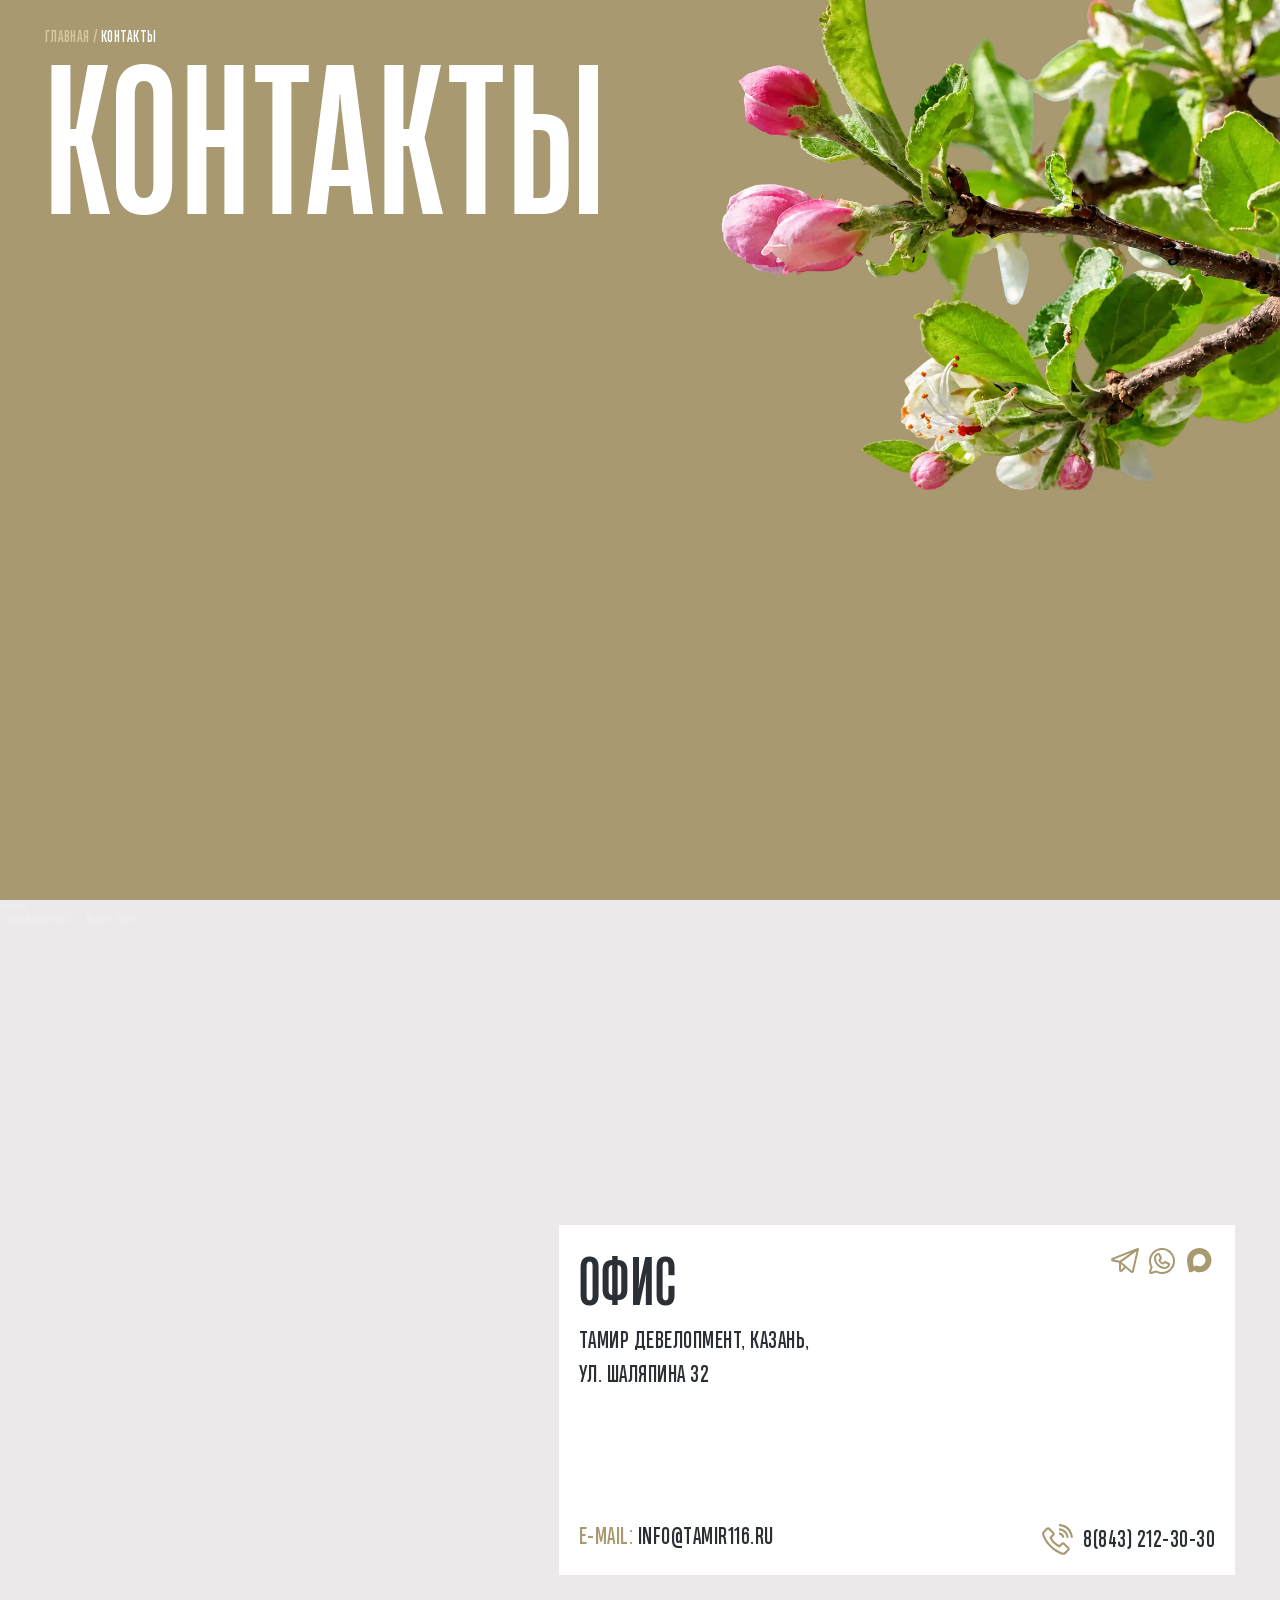
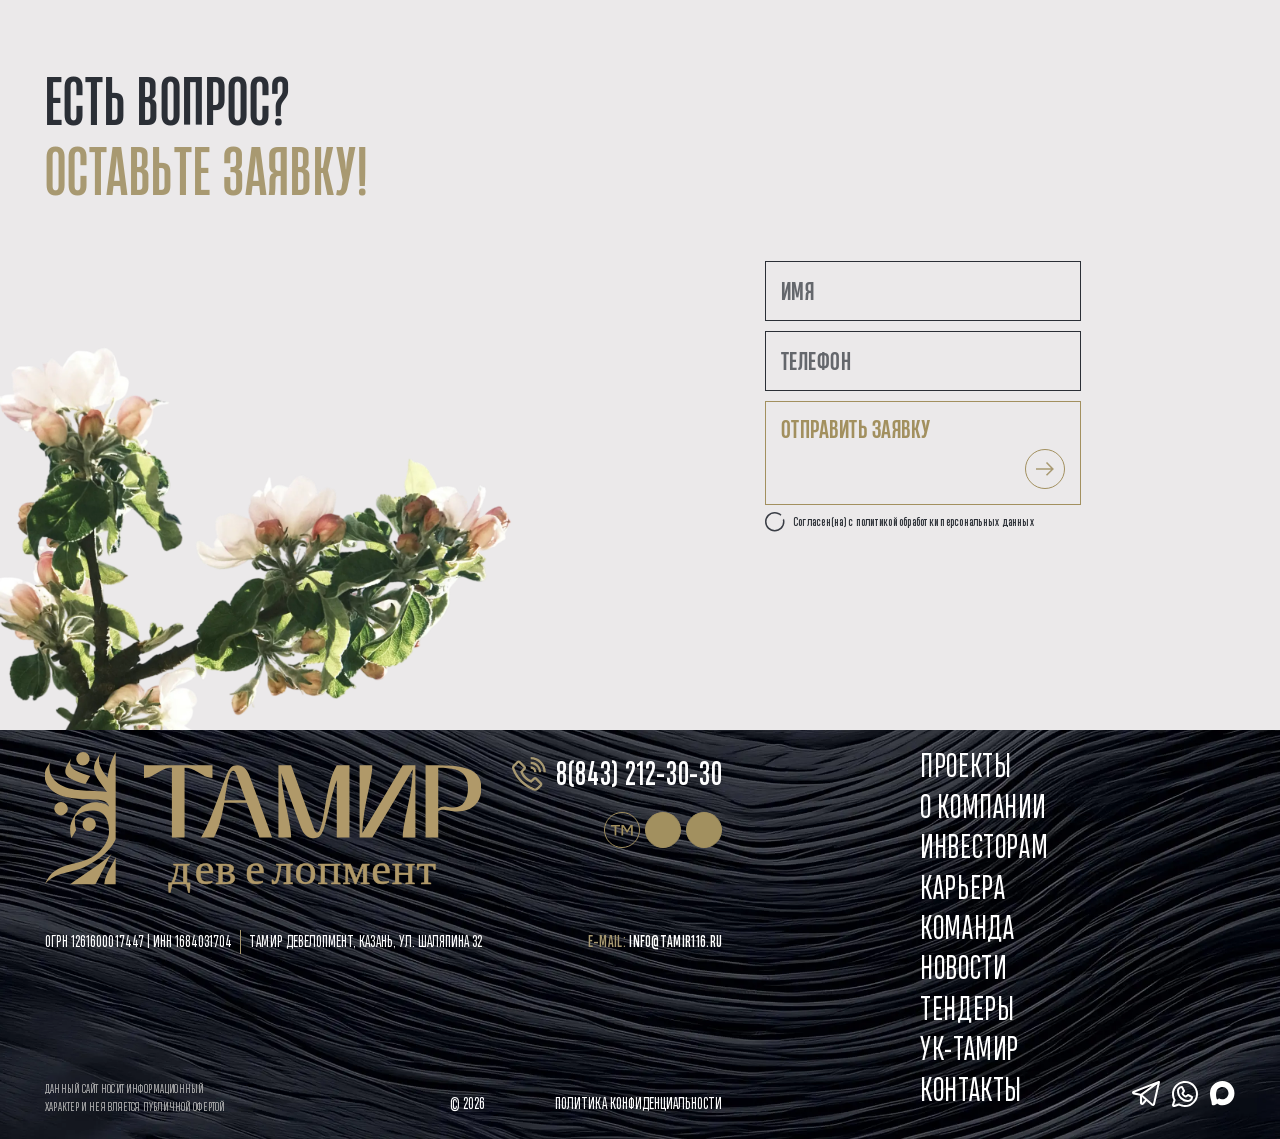
==== commit 82112ecf: "comment22" ====
--- a/contacts.html
+++ b/contacts.html
@@ -124,7 +124,7 @@
                     <div class="footer__group">
                         <div class="footer__subgroup">
                             <a href="index.html" class="footer__logo">
-                                <img src="img/logo2.svg" alt="">
+                                <img src="img/logo.svg" alt="">
                             </a>
                             <div class="footer__text">
                                 <p>ОГРН 1261600017447 | ИНН 1684031704</p>
@@ -168,12 +168,12 @@
                     <ul class="footer__list">
                         <li><a href="projects.html">ПРОЕКТЫ</a></li>
                         <li><a href="">О КОМПАНИИ</a></li>
-                        <li><a href="">ИНВЕСТОРАМ</a></li>
+                        <li><a href="land.html">ИНВЕСТОРАМ</a></li>
                         <li><a href="vacancies.html">КАРЬЕРА</a></li>
                         <li><a href="team.html">КОМАНДА</a></li>
                         <li><a href="news.html">НОВОСТИ</a></li>
                         <li><a href="">ТЕНДЕРЫ</a></li>
-                        <li><a href="">УК-ТАМИР</a></li>
+                        <li><a href="management-company.html">УК-ТАМИР</a></li>
                         <li><a href="contacts.html">КОНТАКТЫ</a></li>
                         <li><a href="" class="policy">Политика конфиденциальности</a></li>
                     </ul>
--- a/css/style.min.css
+++ b/css/style.min.css
@@ -1,2 +1,2 @@
-@font-face{font-family:headingcompressedpro;font-weight:400;src:url(../fonts/headingcompressedpro-regular.woff) format("woff")}@font-face{font-family:headingcompressedpro;font-weight:400;src:url(../fonts/headingcompressedpro-regular.woff2) format("woff2")}@font-face{font-family:"Bebas Neue Cyrillic";font-weight:400;src:url("../fonts/Bebas Neue Cyrillic Regular.woff") format("woff")}@font-face{font-family:"Bebas Neue Cyrillic";font-weight:400;src:url("../fonts/Bebas Neue Cyrillic Regular.woff2") format("woff2")}@font-face{font-family:headingcompressedpro;font-weight:450;src:url(../fonts/headingcompressedpro-book.woff) format("woff")}@font-face{font-family:headingcompressedpro;font-weight:450;src:url(../fonts/headingcompressedpro-book.woff2) format("woff2")}@font-face{font-family:HeadingNowTrial35;font-weight:500;src:url(../fonts/Heading-Now-Trial-35-Medium.woff) format("woff")}@font-face{font-family:HeadingNowTrial35;font-weight:500;src:url(../fonts/Heading-Now-Trial-35-Medium.woff2) format("woff2")}@font-face{font-family:HeadingNowTrial45;font-weight:500;src:url(../fonts/Heading-Now-Trial-45-Medium.woff) format("woff")}@font-face{font-family:HeadingNowTrial45;font-weight:500;src:url(../fonts/Heading-Now-Trial-45-Medium.woff2) format("woff2")}*,::after,::before{-webkit-box-sizing:inherit;box-sizing:inherit}*{-webkit-box-sizing:border-box;box-sizing:border-box}a,body,div,form,h1,h2,h3,h4,h5,label,li,p,ul{margin:0;padding:0;border:0;text-decoration:none;line-height:1;-webkit-box-sizing:border-box;box-sizing:border-box}button,input,textarea{outline:0!important}button{border:none;cursor:pointer;-webkit-transition:.3s;-o-transition:.3s;transition:.3s}.btn{display:-webkit-box;display:-ms-flexbox;display:flex;-webkit-box-pack:center;-ms-flex-pack:center;justify-content:center;-webkit-box-align:center;-ms-flex-align:center;align-items:center}input:active,input[type=checkbox]:focus,input[type=file]:focus,input[type=radio]:focus,input[type=text]:focus{outline:0!important}html{height:100%;scroll-behavior:smooth;-webkit-box-sizing:border-box;box-sizing:border-box}body{height:100%;background:#ebe9ea;font-family:headingcompressedpro,sans-serif;font-weight:400;color:#2b2f36;overflow-x:hidden}.fixed-body{overflow:hidden}h1,h2,h3,h4,h5,h6,img,p{margin:0;padding:0;height:auto;-o-object-fit:cover;object-fit:cover}img{display:block}a{color:inherit;text-decoration:none;-webkit-transition:.3s;-o-transition:.3s;transition:.3s}li,ul{margin:0;padding:0;list-style:none}.container{max-width:1442px;padding:0 45px;margin:0 auto}@media screen and (max-width:992px){.container{padding:0 15px}}@media screen and (max-width:576px){.container{padding:0 11px}}.header{position:absolute;z-index:15;top:0;left:0;width:100%;border-bottom:1px solid rgba(255,255,255,.2);padding:20px 0;-webkit-transition:.3s;-o-transition:.3s;transition:.3s}.header--fixed{position:fixed;background:#fff}.header--fixed .header__phone{color:#2b2f36}.header__inner{display:-webkit-box;display:-ms-flexbox;display:flex;-webkit-box-pack:justify;-ms-flex-pack:justify;justify-content:space-between;-webkit-box-align:center;-ms-flex-align:center;align-items:center;gap:66px}.header__logo{width:207px;-ms-flex-negative:0;flex-shrink:0;display:block}.header__logo img{width:100%}.header__group{display:-webkit-box;display:-ms-flexbox;display:flex;-webkit-box-align:center;-ms-flex-align:center;align-items:center;gap:66px}.header__phone{display:-webkit-box;display:-ms-flexbox;display:flex;-webkit-box-align:center;-ms-flex-align:center;align-items:center;gap:10px;color:#fff}.header__phone:hover{color:#a2905f}.header__phone-icon{width:34px;-ms-flex-negative:0;flex-shrink:0;display:-webkit-box;display:-ms-flexbox;display:flex;-webkit-box-align:center;-ms-flex-align:center;align-items:center}.header__phone-icon img{width:100%;margin-top:-4px}.header__phone-text{font-size:32px;line-height:150%;font-weight:450;letter-spacing:.64px;text-transform:uppercase}.header__menu{position:fixed;z-index:25;top:0;right:-105%;width:33.36%;min-width:481px;height:100%;display:-webkit-box;display:-ms-flexbox;display:flex;-webkit-box-orient:vertical;-webkit-box-direction:normal;-ms-flex-direction:column;flex-direction:column;background:#fff;padding:22px 45px 50px 30px;pointer-events:none;-webkit-transition:.3s;-o-transition:.3s;transition:.3s;overflow-y:auto}@media screen and (min-width:1921px){.header__menu{width:45%}}.header__menu--active{right:0;pointer-events:auto}.header__menu-top{display:-webkit-box;display:-ms-flexbox;display:flex;-webkit-box-pack:justify;-ms-flex-pack:justify;justify-content:space-between;-webkit-box-align:center;-ms-flex-align:center;align-items:center;gap:10px;margin-bottom:65px}.header__menu .header__logo{display:none}.header__menu .header__phone{color:#2b2f36}.header__menu .header__phone:hover{color:#a2905f}.header__group2{width:100%;display:-webkit-box;display:-ms-flexbox;display:flex;-webkit-box-pack:justify;-ms-flex-pack:justify;justify-content:space-between;-webkit-box-align:center;-ms-flex-align:center;align-items:center;gap:6px}.header__group3{display:-webkit-box;display:-ms-flexbox;display:flex;-webkit-box-pack:justify;-ms-flex-pack:justify;justify-content:space-between;-webkit-box-align:end;-ms-flex-align:end;align-items:flex-end;gap:5px;margin-bottom:30px}.header__list{display:grid;grid-template-columns:100%;gap:15px}.header__list li a{font-family:HeadingNowTrial45;font-size:48px;line-height:100%;font-weight:500;letter-spacing:.96px;text-transform:uppercase;color:#a2905f}.header__list li a:hover{color:#2b2f36}.header__socials{-ms-flex-negative:0;flex-shrink:0;display:-webkit-box;display:-ms-flexbox;display:flex;-webkit-box-align:center;-ms-flex-align:center;align-items:center;gap:12px;margin-bottom:5px}.header__social{max-width:28px}.header__social:hover svg path{fill:#2b2f36}.header__social svg{max-width:100%;height:auto}.header__social svg path{-webkit-transition:.3s;-o-transition:.3s;transition:.3s}.header__btn{width:100%;-webkit-box-orient:vertical;-webkit-box-direction:normal;-ms-flex-direction:column;flex-direction:column;-webkit-box-align:start;-ms-flex-align:start;align-items:start;gap:8px;padding:15px;margin-top:auto}.header__btn .btn-text{font-family:HeadingNowTrial45;font-size:24px;line-height:100%;font-weight:500;letter-spacing:.48px}.header__btn .btn-arrow{width:40px;height:40px;margin-left:auto}.header__btn .btn-arrow svg{width:18px;height:auto}.burger{width:46px;height:46px;display:-webkit-box;display:-ms-flexbox;display:flex;-webkit-box-orient:vertical;-webkit-box-direction:normal;-ms-flex-direction:column;flex-direction:column;-webkit-box-pack:center;-ms-flex-pack:center;justify-content:center;-webkit-box-align:center;-ms-flex-align:center;align-items:center;gap:6.5px;border:1px solid #a2905f;cursor:pointer}.burger span{width:25px;height:2px;background:#a2905f}.burger-close{width:46px;height:46px;display:-webkit-box;display:-ms-flexbox;display:flex;-webkit-box-orient:vertical;-webkit-box-direction:normal;-ms-flex-direction:column;flex-direction:column;-webkit-box-pack:center;-ms-flex-pack:center;justify-content:center;-webkit-box-align:center;-ms-flex-align:center;align-items:center;border:1px solid #2b2f36;cursor:pointer}.burger-close img{width:18px}@media screen and (max-width:992px){.header{padding:15px 0}.header__inner{gap:10px}.header__logo{width:108px}.header__group{gap:6px}.header__phone{gap:10px}.header__phone-icon{width:24px}.header__phone-icon img{margin-top:-3px}.header__phone-text{font-size:18px;font-weight:400;letter-spacing:.36px}.header__menu{right:0;width:100%;min-width:unset;padding:15px 15px 50px;opacity:0}.header__menu--active{opacity:1}.header__menu-top{margin-bottom:45px}.header__menu .header__logo{display:block}.header__group2{width:auto}.header__group3{padding-left:12px}.header__list{gap:10px}.burger{width:35px;height:35px;gap:4px}.burger span{width:18px}.burger-close{width:35px;height:35px}}@media screen and (max-width:576px){.header__menu{padding-left:11px;padding-right:11px}.header__list li a{font-size:42px;letter-spacing:.84px}}.wrapper{position:relative;overflow:hidden}.btn-brown{border:1px solid #a2905f;background:#a2905f;color:#fff}.btn-brown:hover{background:#2b2f36;border-color:#2b2f36}.btn-brown .btn-arrow{-ms-flex-negative:0;flex-shrink:0;display:-webkit-box;display:-ms-flexbox;display:flex;-webkit-box-pack:center;-ms-flex-pack:center;justify-content:center;-webkit-box-align:center;-ms-flex-align:center;align-items:center;border:1px solid #fff;border-radius:50%;-webkit-transition:.3s;-o-transition:.3s;transition:.3s}.btn-brown .btn-arrow svg path{-webkit-transition:.3s;-o-transition:.3s;transition:.3s}.btn-brown .btn-text{text-transform:uppercase}.btn-brown__outline{border:1px solid #a2905f;background:rgba(0,0,0,0);color:#a2905f}.btn-brown__outline:hover{background:#a2905f;border-color:#a2905f;color:#fff}.btn-brown__outline:hover .btn-arrow{border-color:#fff}.btn-brown__outline:hover .btn-arrow svg path{fill:#fff}.btn-brown__outline .btn-arrow{-ms-flex-negative:0;flex-shrink:0;display:-webkit-box;display:-ms-flexbox;display:flex;-webkit-box-pack:center;-ms-flex-pack:center;justify-content:center;-webkit-box-align:center;-ms-flex-align:center;align-items:center;border:1px solid #a2905f;border-radius:50%;-webkit-transition:.3s;-o-transition:.3s;transition:.3s}.btn-brown__outline .btn-arrow svg path{-webkit-transition:.3s;-o-transition:.3s;transition:.3s}.btn-brown__outline .btn-text{text-transform:uppercase}.btn-white{border:1px solid #fff;background:#fff;color:#2b2f36}.btn-white:hover{color:#a2905f}.btn-white:hover .btn-arrow{border-color:#a2905f}.btn-white:hover .btn-arrow svg path{fill:#a2905f}.btn-white .btn-arrow{-ms-flex-negative:0;flex-shrink:0;display:-webkit-box;display:-ms-flexbox;display:flex;-webkit-box-pack:center;-ms-flex-pack:center;justify-content:center;-webkit-box-align:center;-ms-flex-align:center;align-items:center;border:1px solid #2b2f36;border-radius:50%;-webkit-transition:.3s;-o-transition:.3s;transition:.3s}.btn-white .btn-arrow svg path{-webkit-transition:.3s;-o-transition:.3s;transition:.3s}.btn-white .btn-text{text-transform:uppercase}.btn-white__outline{border:1px solid #fff;background:rgba(0,0,0,0);color:#fff}.btn-white__outline:hover{background:#fff;color:#a2905f}.btn-white__outline:hover .btn-arrow{border-color:#a2905f}.btn-white__outline:hover .btn-arrow svg path{fill:#a2905f}.btn-white__outline .btn-arrow{-ms-flex-negative:0;flex-shrink:0;display:-webkit-box;display:-ms-flexbox;display:flex;-webkit-box-pack:center;-ms-flex-pack:center;justify-content:center;-webkit-box-align:center;-ms-flex-align:center;align-items:center;border:1px solid #fff;border-radius:50%;-webkit-transition:.3s;-o-transition:.3s;transition:.3s}.btn-white__outline .btn-arrow svg path{-webkit-transition:.3s;-o-transition:.3s;transition:.3s}.btn-white__outline .btn-text{text-transform:uppercase}.btn-black__outline{border:1px solid #2b2f36;background:rgba(0,0,0,0);color:#2b2f36}.btn-black__outline:hover{background:#2b2f36;color:#fff}.btn-black__outline:hover .btn-arrow{border-color:#fff}.btn-black__outline:hover .btn-arrow svg path{fill:#fff}.btn-black__outline .btn-arrow{-ms-flex-negative:0;flex-shrink:0;display:-webkit-box;display:-ms-flexbox;display:flex;-webkit-box-pack:center;-ms-flex-pack:center;justify-content:center;-webkit-box-align:center;-ms-flex-align:center;align-items:center;border:1px solid #2b2f36;border-radius:50%;-webkit-transition:.3s;-o-transition:.3s;transition:.3s}.btn-black__outline .btn-arrow svg path{-webkit-transition:.3s;-o-transition:.3s;transition:.3s}.btn-black__outline .btn-text{text-transform:uppercase}.text200{font-family:HeadingNowTrial35;font-size:200px;line-height:90%;font-weight:500;letter-spacing:4px;text-transform:uppercase}.text128{font-family:HeadingNowTrial35;font-size:128px;line-height:90%;font-weight:500;letter-spacing:2.56px;text-transform:uppercase}.text96{font-family:HeadingNowTrial35;font-size:96px;line-height:90%;font-weight:500;letter-spacing:1.92px;text-transform:uppercase}.text64{font-family:HeadingNowTrial35;font-size:64px;line-height:110%;font-weight:500;letter-spacing:1.28px;text-transform:uppercase}.text48{font-family:HeadingNowTrial35;font-size:48px;line-height:110%;font-weight:500;letter-spacing:.96px;text-transform:uppercase}.text36{font-size:36px;line-height:120%;letter-spacing:.72px;text-transform:uppercase}.text24{font-size:24px;line-height:140%;letter-spacing:.48px;text-transform:uppercase}.inline{display:inline-block}.swiper-button-next,.swiper-button-prev{z-index:1;width:40px;height:40px;border:1px solid #fff;border-radius:50%}.swiper-button-next:after,.swiper-button-prev:after{display:none}.swiper-button-next:hover,.swiper-button-prev:hover{background:#a2905f;border-color:#a2905f}.swiper-button-next svg,.swiper-button-prev svg{width:18px;height:auto}.swiper-button-next svg path,.swiper-button-prev svg path{-webkit-transition:.3s;-o-transition:.3s;transition:.3s}.swiper-pagination{z-index:1}.swiper-pagination-progressbar{height:3px!important;background:#fff}.swiper-pagination-progressbar-fill{background:#a2905f!important}.breadcrumbs{position:relative;z-index:2}.breadcrumbs__items{display:-webkit-box;display:-ms-flexbox;display:flex;-ms-flex-wrap:wrap;flex-wrap:wrap;-webkit-box-align:center;-ms-flex-align:center;align-items:center;gap:3px}.breadcrumbs__item{font-size:16px;line-height:100%;letter-spacing:.32px;text-transform:uppercase;color:#d8c99e}.breadcrumbs__item--active,.breadcrumbs__item:hover{color:#fff}.item-show{min-height:120px;display:-webkit-box;display:-ms-flexbox;display:flex;-webkit-box-pack:justify;-ms-flex-pack:justify;justify-content:space-between;-webkit-box-align:center;-ms-flex-align:center;align-items:center;gap:10px;border:1px solid #2b2f36;padding:10px 45px;cursor:pointer}.item-show--active{background:#a2905f;border-color:#a2905f;color:#fff}.item-show--active .item-arrow svg{-webkit-transform:rotate(-180deg);-ms-transform:rotate(-180deg);transform:rotate(-180deg)}.item-show--active .item-arrow svg path{fill:#fff}.item-arrow{width:32px;height:32px;-ms-flex-negative:0;flex-shrink:0;display:-webkit-box;display:-ms-flexbox;display:flex;-webkit-box-pack:center;-ms-flex-pack:center;justify-content:center;-webkit-box-align:center;-ms-flex-align:center;align-items:center}.item-arrow svg{width:22px;height:auto;-webkit-transition:.3s;-o-transition:.3s;transition:.3s}.item-arrow svg path{-webkit-transition:.3s;-o-transition:.3s;transition:.3s}.item-hidden{display:none;background:#fff}@media screen and (max-width:992px){.text200{font-size:64px;letter-spacing:1.28px}.text128{font-size:64px;line-height:100%;letter-spacing:1.28px}.text96{font-size:48px;letter-spacing:.96px}.text64{font-size:36px;letter-spacing:.72px}.text48{font-size:32px;letter-spacing:.64px}.text36{font-size:24px;letter-spacing:.48px}.text24{font-size:16px;line-height:160%;letter-spacing:.32px}}.main{position:relative;background-image:url(../img/main-img.webp);background-repeat:no-repeat;background-position:center;background-size:cover}.main:after{content:"";position:absolute;top:0;left:0;width:100%;height:100%;background:-webkit-gradient(linear,left top,left bottom,color-stop(11.71%,rgba(0,0,0,.84)),to(rgba(0,0,0,0)));background:-o-linear-gradient(top,rgba(0,0,0,.84) 11.71%,rgba(0,0,0,0) 100%);background:linear-gradient(180deg,rgba(0,0,0,.84) 11.71%,rgba(0,0,0,0) 100%);pointer-events:none}.main .container{position:relative;z-index:2}.main__inner{min-height:100vh;display:-webkit-box;display:-ms-flexbox;display:flex;-webkit-box-orient:vertical;-webkit-box-direction:normal;-ms-flex-direction:column;flex-direction:column;-webkit-box-pack:justify;-ms-flex-pack:justify;justify-content:space-between;-webkit-box-align:start;-ms-flex-align:start;align-items:start;gap:50px;padding:100px 0 50px}.main__title span{display:block;font-family:HeadingNowTrial35;font-size:128px;line-height:100%;font-weight:500;letter-spacing:2.56px;color:#fff}.main__title span:nth-child(2){padding-left:45px}.main__title span:nth-child(3){padding-left:315px}.main__title i{font-style:normal}.main__btn{min-width:315px;-webkit-box-orient:vertical;-webkit-box-direction:normal;-ms-flex-direction:column;flex-direction:column;-webkit-box-align:start;-ms-flex-align:start;align-items:start;gap:8px;padding:15px;margin-left:auto}.main__btn .btn-text{font-family:HeadingNowTrial45;font-size:24px;line-height:100%;font-weight:500;letter-spacing:.48px}.main__btn .btn-arrow{width:40px;height:40px;margin-left:auto}.main__btn .btn-arrow svg{width:18px;height:auto}.info{overflow:hidden}.info .container{padding:0}.info__inner{position:relative;width:100%}@media screen and (min-width:993px){.info__inner{font-size:min(16px,1.1095700416vw)}}.info .swiper{overflow:unset}.info .swiper-wrapper{-webkit-box-align:stretch;-ms-flex-align:stretch;align-items:stretch}.info-slide{position:relative;z-index:2;height:auto;min-height:100vh;padding:3.75em 2.813em}.info-slide--1 .info__title{padding-left:8.438em}.info-slide--1 .info__title span{display:block}.info-slide--1 .info__text{max-width:65.125em;padding-left:19.688em}.info-slide--1 .info__img{margin-left:auto}.info-slide--2 .info__img{margin-bottom:1.25em}.info-slide--2 .info__title{max-width:48.875em;margin-left:auto;margin-right:8.375em}.info-slide--2 .info__text{max-width:40em;margin-left:auto;margin-right:1.188em;margin-bottom:0}.info-slide--3 .info__group{max-width:57.25em;margin-left:auto}.info-slide--3 .info__img{margin-bottom:1.25em}.info-slide--3 .info__title{max-width:48.875em}.info-slide--3 .info__text{max-width:37.5em;margin-left:auto;margin-right:4.75em;margin-bottom:0}.info-slide--4 .info__group{max-width:57.25em;margin-left:auto}.info-slide--4 .info__title{max-width:31.25em;margin-left:-7.5em}.info-slide--4 .info__text{max-width:41.063em}.info__title{margin-bottom:.625em}.info__title .text64{font-size:4em;letter-spacing:.02em}.info__title span{color:#a89971}.info__text{margin-bottom:1.25em}.info__text .text24{font-size:1.5em;letter-spacing:.02em}.info__img{max-width:57.25em}.info__img img{width:100%}.info__logo{position:absolute;top:3.438em;left:2.813em;width:362em;pointer-events:none}.info__logo img{width:100%}.info .swiper-pagination{display:none}.info__pagination{position:absolute;left:2.813em;right:2.813em;bottom:1.875em;height:2px;background:#fff;overflow:hidden}.info__pagination-progress{width:100%;height:100%;background:#cabb95;-webkit-transform:scaleX(0);-ms-transform:scaleX(0);transform:scaleX(0);-webkit-transform-origin:left center;-ms-transform-origin:left center;transform-origin:left center}.projects{background-image:url(../img/projects-img.webp);background-repeat:no-repeat;background-position:center;background-size:cover;color:#fff;overflow:hidden}.projects__inner{display:-webkit-box;display:-ms-flexbox;display:flex;-webkit-box-pack:end;-ms-flex-pack:end;justify-content:flex-end;-webkit-box-align:start;-ms-flex-align:start;align-items:start;gap:5px;padding-right:260px}.projects__title{font-family:HeadingNowTrial35;font-size:290px;line-height:100%;font-weight:500;letter-spacing:5.8px;-webkit-writing-mode:sideways-lr;-ms-writing-mode:sideways-lr;writing-mode:sideways-lr}.projects__text{max-width:410px;padding:45px 0}.projects__text span{display:inline-block;color:#2b2f36}.projects__text i{font-style:normal}.projects2{padding:60px 0}.projects2__inner{display:-webkit-box;display:-ms-flexbox;display:flex;-webkit-box-align:stretch;-ms-flex-align:stretch;align-items:stretch;gap:80px}.projects2__group{width:355px;-ms-flex-negative:0;flex-shrink:0;display:-webkit-box;display:-ms-flexbox;display:flex;-webkit-box-orient:vertical;-webkit-box-direction:normal;-ms-flex-direction:column;flex-direction:column;-webkit-box-pack:justify;-ms-flex-pack:justify;justify-content:space-between;gap:20px}.projects2__title span{color:#a2905f}.projects2__btn{max-width:316px;-webkit-box-orient:vertical;-webkit-box-direction:normal;-ms-flex-direction:column;flex-direction:column;-webkit-box-align:start;-ms-flex-align:start;align-items:start;gap:8px;padding:15px}.projects2__btn .btn-text{font-family:HeadingNowTrial45;font-size:24px;line-height:100%;font-weight:500;letter-spacing:.48px}.projects2__btn .btn-arrow{width:40px;height:40px;margin-left:auto}.projects2__btn .btn-arrow svg{width:18px;height:auto}.projects2__slider{position:relative;width:calc(100% - 435px);max-width:600px;-webkit-clip-path:inset(0 -5000px -34px 0);clip-path:inset(0 -5000px -34px 0)}.projects2 .swiper{overflow:unset}.projects2 .swiper-wrapper{-webkit-box-align:stretch;-ms-flex-align:stretch;align-items:stretch}.projects2__slider-btns{position:absolute;right:20px;bottom:15px;display:-webkit-box;display:-ms-flexbox;display:flex;-webkit-box-align:center;-ms-flex-align:center;align-items:center;gap:10px}.projects2 .swiper-button-next,.projects2 .swiper-button-prev{position:static;margin:0}.projects2 .swiper-button-prev svg{-webkit-transform:rotate(-180deg);-ms-transform:rotate(-180deg);transform:rotate(-180deg)}.projects2 .swiper-button-disabled{opacity:0!important}.projects2 .swiper-pagination{top:unset;bottom:-33px;width:var(--pagination-width)!important}.projects2 .swiper-slide{height:auto;--border-opacity:1;--slide-text-color:#A2905F;--overlay-opacity:0.78;--effect-duration:0ms;pointer-events:none}.projects2 .swiper-slide .project2-card__img{position:relative;border:1px solid rgb(162 144 95/var(--border-opacity))}.projects2 .swiper-slide .project2-card__img:after{content:"";position:absolute;top:0;left:0;width:100%;height:100%;background:#ebe9ea;opacity:var(--overlay-opacity);-webkit-transition:opacity var(--effect-duration) ease;-o-transition:opacity var(--effect-duration) ease;transition:opacity var(--effect-duration) ease;pointer-events:none}.projects2 .swiper-slide .project2-card__group{color:var(--slide-text-color);-webkit-transition:color var(--effect-duration) ease;-o-transition:color var(--effect-duration) ease;transition:color var(--effect-duration) ease}.projects2 .swiper-slide-active{pointer-events:auto}.project2-card{position:relative}.project2-card__img{position:relative;padding-bottom:140%}.project2-card__img img{position:absolute;top:0;left:0;width:100%;height:100%;display:block}.project2-card__status{position:absolute;top:20px;left:20px;max-width:calc(100% - 40px);border:1px solid #a2905f;padding:10px;font-family:HeadingNowTrial45;font-size:16px;line-height:100%;font-weight:500;letter-spacing:.32px;color:#a2905f}.project2-card__group{position:absolute;left:15px;bottom:15px;max-width:calc(100% - 135px);color:#a2905f;-webkit-transition:color .6s;-o-transition:color .6s;transition:color .6s}.project2-card__subtitle{font-family:HeadingNowTrial45;line-height:100%;margin-bottom:5px}.geography .container{padding:0}.geography__inner{position:relative}.geography__title{position:absolute;z-index:2;top:223px;left:45px;max-width:calc(100% - 90px);color:#a2905f}.geography .map svg{width:100%;height:auto}.geography .point-map{cursor:pointer}.vacancies{padding-bottom:120px}.vacancies .container{padding:0}.vacancies__wrap{display:grid;grid-template-columns:4.71fr 9.61fr;gap:10px;margin-bottom:90px}.vacancies__img{margin-bottom:40px}.vacancies__img img{width:100%}.vacancies__title{padding-left:45px}.vacancies__title span{color:#a2905f}.vacancies__text{display:grid;grid-template-columns:100%;gap:20px;padding-right:45px}.vacancies__text p{max-width:480px}.vacancies__text p:nth-child(1){margin-bottom:10px}.vacancies__text p:nth-child(2),.vacancies__text p:nth-child(3){margin-left:240px;color:#a2905f}.vacancies__images{display:none}.vacancies__bottom{display:-webkit-box;display:-ms-flexbox;display:flex;-webkit-box-pack:justify;-ms-flex-pack:justify;justify-content:space-between;-webkit-box-align:end;-ms-flex-align:end;align-items:flex-end;gap:20px;padding:0 45px}.vacancies__employees{display:-webkit-box;display:-ms-flexbox;display:flex;-webkit-box-align:center;-ms-flex-align:center;align-items:center}.vacancies__employee{width:90px}.vacancies__employee:not(:first-child){margin-left:-20px}.vacancies__employee img{width:100%}.vacancies__link{width:90px;height:90px;display:-webkit-box;display:-ms-flexbox;display:flex;-webkit-box-pack:center;-ms-flex-pack:center;justify-content:center;-webkit-box-align:center;-ms-flex-align:center;align-items:center;background:#a2905f;border-radius:50%;margin-left:-20px}.vacancies__link:hover{background:#2b2f36}.vacancies__link svg{width:27px;height:auto}.vacancies__btn{min-width:316px;-webkit-box-orient:vertical;-webkit-box-direction:normal;-ms-flex-direction:column;flex-direction:column;-webkit-box-align:start;-ms-flex-align:start;align-items:start;gap:8px;padding:15px}.vacancies__btn .btn-text{font-family:HeadingNowTrial45;font-size:24px;line-height:100%;font-weight:500;letter-spacing:.48px}.vacancies__btn .btn-arrow{width:40px;height:40px;margin-left:auto}.vacancies__btn .btn-arrow svg{width:18px;height:auto}.news{background-image:url(../img/news-img.webp);background-repeat:no-repeat;background-position:center;background-size:cover;padding:8px 0;overflow:hidden}.news__inner{display:-webkit-box;display:-ms-flexbox;display:flex;-webkit-box-pack:justify;-ms-flex-pack:justify;justify-content:space-between;-webkit-box-align:start;-ms-flex-align:start;align-items:start;gap:5px}.news__group{padding:37px 0}.news__text{max-width:480px;color:#fff;margin-bottom:25px}.news__text i{font-style:normal;color:#2b2f36}.news__subgroup{display:-webkit-box;display:-ms-flexbox;display:flex;-webkit-box-align:center;-ms-flex-align:center;align-items:center;gap:20px}.news .dzen{width:204px}.news .dzen img{width:100%}.news .telegram{width:60px}.news .telegram img{width:100%}.news__title{font-family:HeadingNowTrial35;font-size:290px;line-height:100%;font-weight:500;letter-spacing:5.8px;-webkit-writing-mode:sideways-lr;-ms-writing-mode:sideways-lr;writing-mode:sideways-lr;color:#fff;margin-right:-33px}.news2{padding:60px 0}.news2__inner{position:relative}.news2__btn{max-width:316px;width:100%;-webkit-box-pack:justify;-ms-flex-pack:justify;justify-content:space-between;gap:10px;padding:10px 10px 10px 15px;margin-left:auto;margin-bottom:70px}.news2__btn .btn-text{font-family:HeadingNowTrial45;font-size:24px;line-height:100%;font-weight:500;letter-spacing:.48px}.news2__btn .btn-arrow{width:40px;height:40px;-ms-flex-negative:0;flex-shrink:0;display:-webkit-box;display:-ms-flexbox;display:flex;-webkit-box-pack:center;-ms-flex-pack:center;justify-content:center;-webkit-box-align:center;-ms-flex-align:center;align-items:center;border:1px solid #a89971;border-radius:50%}.news2__btn .btn-arrow svg{width:18px;height:auto}.news2__slider{max-width:1160px;margin:0 auto}.news2 .swiper{overflow:unset}.news2__slider-btns{position:absolute;top:2px;left:50%;-webkit-transform:translate(-50%,0);-ms-transform:translate(-50%,0);transform:translate(-50%,0);display:-webkit-box;display:-ms-flexbox;display:flex;-webkit-box-align:center;-ms-flex-align:center;align-items:center;gap:15px}.news2 .swiper-button-next,.news2 .swiper-button-prev{position:static;width:60px;height:60px;border-color:#a89971;margin:0}.news2 .swiper-button-next:hover svg path,.news2 .swiper-button-prev:hover svg path{fill:#fff}.news2 .swiper-button-next svg,.news2 .swiper-button-prev svg{width:27px;height:auto}.news2-card{position:relative}.news2-card__img{position:relative;display:block;padding-bottom:124.5%;overflow:hidden}.news2-card__img:hover img{-webkit-transform:scale(1.125);-ms-transform:scale(1.125);transform:scale(1.125)}.news2-card__img img{position:absolute;top:0;left:0;width:100%;height:100%;-webkit-transition:.5s;-o-transition:.5s;transition:.5s}.news2-card__date{position:absolute;z-index:2;top:15px;left:15px;max-width:calc(100% - 30px);display:-webkit-box;display:-ms-flexbox;display:flex;-ms-flex-wrap:wrap;flex-wrap:wrap;-webkit-box-align:center;-ms-flex-align:center;align-items:center;gap:5px;font-size:16px;line-height:150%;font-weight:450;letter-spacing:.32px;text-transform:uppercase;color:#fff}.news2-card__title{position:absolute;left:15px;bottom:15px;width:calc(100% - 30px);max-width:446px;color:#fff}.news2-card__title:hover{color:#a89971}.about{padding:60px 0;overflow:hidden}.about__inner{position:relative}.about__text{position:relative;z-index:4;max-width:436px;color:#a2905f;margin-bottom:400px}.about__group{position:absolute;left:50%;bottom:-60px;-webkit-transform:translate(-50%,0);-ms-transform:translate(-50%,0);transform:translate(-50%,0);width:100%}.about__img{position:absolute;z-index:3;left:50%;bottom:0;-webkit-transform:translate(-50%,0);-ms-transform:translate(-50%,0);transform:translate(-50%,0);max-width:721px;width:100%}.about__img img{width:100%}.about__img img:nth-child(2){display:none}.about__logo{position:absolute;z-index:2;left:50%;bottom:240px;-webkit-transform:translate(-50%,0);-ms-transform:translate(-50%,0);transform:translate(-50%,0);max-width:1252px;width:100%}.about__logo img{width:100%}.about__img-text{position:absolute;left:50%;bottom:0;-webkit-transform:translate(-50%,0);-ms-transform:translate(-50%,0);transform:translate(-50%,0);max-width:1192px;width:100%}.about__img-text img{width:100%}.about__img-text img:nth-child(2){display:none}.about__btn{position:relative;z-index:4;min-width:316px;width:-webkit-max-content;width:-moz-max-content;width:max-content;-webkit-box-orient:vertical;-webkit-box-direction:normal;-ms-flex-direction:column;flex-direction:column;-webkit-box-align:start;-ms-flex-align:start;align-items:start;gap:8px;padding:15px;margin-left:auto}.about__btn .btn-text{font-family:HeadingNowTrial45;font-size:24px;line-height:100%;font-weight:500;letter-spacing:.48px}.about__btn .btn-arrow{width:40px;height:40px;margin-left:auto}.about__btn .btn-arrow svg{width:18px;height:auto}.survey{border-top:7px solid #e5e5e5;border-bottom:7px solid #e5e5e5;padding:85px 0 135px}.survey__top{margin-bottom:115px}.survey__title{line-height:100%;margin-bottom:10px}.survey__subtitle{color:#a2905f}.survey__wrap{display:grid;grid-template-columns:100%;gap:100px}.survey__group--2 .survey__item-checkboxes{margin:0}.survey__title2{margin-bottom:45px}.survey__items{display:-webkit-box;display:-ms-flexbox;display:flex;-webkit-box-pack:justify;-ms-flex-pack:justify;justify-content:space-between;-webkit-box-align:stretch;-ms-flex-align:stretch;align-items:stretch;gap:120px}.survey__items-left{max-width:752px;width:100%;-webkit-box-flex:1;-ms-flex-positive:1;flex-grow:1;display:-webkit-box;display:-ms-flexbox;display:flex;-webkit-box-pack:justify;-ms-flex-pack:justify;justify-content:space-between;-webkit-box-align:stretch;-ms-flex-align:stretch;align-items:stretch;gap:120px}.survey__items-right{-webkit-box-flex:1;-ms-flex-positive:1;flex-grow:1;display:-webkit-box;display:-ms-flexbox;display:flex;-webkit-box-pack:end;-ms-flex-pack:end;justify-content:flex-end;margin-left:auto}.survey__items-right .survey__item-title{text-align:right}.survey__items-right .survey__item-checkboxes{margin-left:auto}.survey__item{width:100%;height:100%;display:-webkit-box;display:-ms-flexbox;display:flex;-webkit-box-orient:vertical;-webkit-box-direction:normal;-ms-flex-direction:column;flex-direction:column}.survey__item-title{line-height:140%;color:#a2905f;margin-bottom:30px}.survey__item-checkboxes{max-width:316px;width:100%;display:grid;grid-template-columns:100%;gap:10px;margin-top:auto}.survey__item-checkbox{position:relative}.survey__item-checkbox input{position:absolute;z-index:2;top:0;left:0;width:100%;height:100%;padding:0;margin:0;opacity:0}.survey__item-checkbox input:checked~label:after{opacity:1}.survey__item-checkbox label{min-height:60px;display:-webkit-box;display:-ms-flexbox;display:flex;-webkit-box-align:center;-ms-flex-align:center;align-items:center;border:1px solid #a8a8a8;padding:10px 10px 10px 65px;font-family:HeadingNowTrial45;font-size:24px;line-height:100%;letter-spacing:.48px;text-transform:uppercase}.survey__item-checkbox label:before{content:"";position:absolute;top:50%;left:15px;-webkit-transform:translate(0,-50%);-ms-transform:translate(0,-50%);transform:translate(0,-50%);width:40px;height:40px;border:1px solid #2b2f36;border-radius:50%}.survey__item-checkbox label:after{content:"";position:absolute;top:50%;left:25px;-webkit-transform:translate(0,-50%);-ms-transform:translate(0,-50%);transform:translate(0,-50%);width:20px;height:20px;background:#a2905f;border-radius:50%;opacity:0}.survey .form{max-width:316px;width:100%;display:grid;grid-template-columns:100%;gap:10px}.survey .form-group input{width:100%;height:60px;background:rgba(0,0,0,0);border:1px solid #2b2f36;padding:0 15px;font-family:HeadingNowTrial45;font-size:24px;line-height:100%;font-weight:500;letter-spacing:.48px;text-transform:uppercase;color:#2b2f36}.survey .form-group input::-webkit-input-placeholder{color:rgba(43,47,54,.7)}.survey .form-group input::-moz-placeholder{color:rgba(43,47,54,.7)}.survey .form-group input:-ms-input-placeholder{color:rgba(43,47,54,.7)}.survey .form-group input::-ms-input-placeholder{color:rgba(43,47,54,.7)}.survey .form-group input::placeholder{color:rgba(43,47,54,.7)}.survey .form-btn{width:100%;-webkit-box-orient:vertical;-webkit-box-direction:normal;-ms-flex-direction:column;flex-direction:column;-webkit-box-align:start;-ms-flex-align:start;align-items:start;gap:8px;padding:15px}.survey .form-btn .btn-text{font-family:HeadingNowTrial45;font-size:24px;line-height:100%;font-weight:500;letter-spacing:.48px}.survey .form-btn .btn-arrow{width:40px;height:40px;margin-left:auto}.survey .form-btn .btn-arrow svg{width:18px;height:auto}.survey .form-check{position:relative;cursor:pointer}.survey .form-check input{position:absolute;z-index:3;top:0;left:0;width:100%;height:100%;padding:0;margin:0;cursor:pointer;opacity:0}.survey .form-check input:checked~label:after{background-image:url(../img/check.svg)}.survey .form-check label{position:relative;display:block;padding-left:28px;font-size:12px;line-height:130%;letter-spacing:.24px}.survey .form-check label:before{content:"";position:absolute;top:-2.5px;left:0;width:20px;height:20px;background-image:url(../img/check-border.svg);background-repeat:no-repeat;background-position:center;background-size:cover}.survey .form-check label:after{content:"";position:absolute;z-index:2;top:-.5px;left:6px;width:15px;height:12px;background-repeat:no-repeat;background-position:center;background-size:15px auto}.survey .form-check label a{position:relative;z-index:4}.survey .form-check label a:hover{color:#a2905f}.installment{border-bottom:7px solid #e5e5e5;padding:60px 0 140px}.installment__inner{position:relative}.installment__top{position:relative;z-index:2;margin-bottom:58px}.installment__subtitle{text-transform:uppercase;color:#a2905f;margin-bottom:10px}.installment__title{max-width:800px;margin-bottom:24px}.installment__text{max-width:652px}.installment__wrap{position:relative;z-index:2;display:-webkit-box;display:-ms-flexbox;display:flex;-webkit-box-pack:justify;-ms-flex-pack:justify;justify-content:space-between;-webkit-box-align:start;-ms-flex-align:start;align-items:start;gap:60px}.installment__items{display:grid;grid-template-columns:repeat(2,calc(50% - 10px));gap:20px}.installment__item{max-width:316px;width:100%;min-height:160px;border:1px solid #a2905f;padding:15px}.installment__item-title{color:#a2905f;margin-bottom:10px}.installment__item-text{max-width:270px;font-size:16px;line-height:140%;letter-spacing:.32px;text-transform:uppercase}.installment .form{max-width:316px;width:100%;-ms-flex-negative:0;flex-shrink:0;display:grid;grid-template-columns:100%;gap:10px}.installment .form-group input{width:100%;height:60px;background:rgba(0,0,0,0);border:1px solid #2b2f36;padding:0 15px;font-family:HeadingNowTrial45;font-size:24px;line-height:100%;font-weight:500;letter-spacing:.48px;text-transform:uppercase;color:#2b2f36}.installment .form-group input::-webkit-input-placeholder{color:rgba(43,47,54,.7)}.installment .form-group input::-moz-placeholder{color:rgba(43,47,54,.7)}.installment .form-group input:-ms-input-placeholder{color:rgba(43,47,54,.7)}.installment .form-group input::-ms-input-placeholder{color:rgba(43,47,54,.7)}.installment .form-group input::placeholder{color:rgba(43,47,54,.7)}.installment .form-btn{width:100%;-webkit-box-orient:vertical;-webkit-box-direction:normal;-ms-flex-direction:column;flex-direction:column;-webkit-box-align:start;-ms-flex-align:start;align-items:start;gap:8px;padding:15px}.installment .form-btn .btn-text{font-family:HeadingNowTrial45;font-size:24px;line-height:100%;font-weight:500;letter-spacing:.48px}.installment .form-btn .btn-arrow{width:40px;height:40px;margin-left:auto}.installment .form-btn .btn-arrow svg{width:18px;height:auto}.installment .form-check{position:relative;cursor:pointer}.installment .form-check input{position:absolute;z-index:3;top:0;left:0;width:100%;height:100%;padding:0;margin:0;cursor:pointer;opacity:0}.installment .form-check input:checked~label:after{background-image:url(../img/check.svg)}.installment .form-check label{position:relative;display:block;padding-left:28px;font-size:12px;line-height:130%;letter-spacing:.24px}.installment .form-check label:before{content:"";position:absolute;top:-2.5px;left:0;width:20px;height:20px;background-image:url(../img/check-border.svg);background-repeat:no-repeat;background-position:center;background-size:cover}.installment .form-check label:after{content:"";position:absolute;z-index:2;top:-.5px;left:6px;width:15px;height:12px;background-repeat:no-repeat;background-position:center;background-size:15px auto}.installment .form-check label a{position:relative;z-index:4}.installment .form-check label a:hover{color:#a2905f}.installment__img{position:absolute;top:-40px;right:135px;max-width:597px;width:100%;pointer-events:none}.installment__img img{width:100%}.partners{border-bottom:7px solid #e5e5e5;padding:35px 0 65px}.partners__top{display:-webkit-box;display:-ms-flexbox;display:flex;-webkit-box-pack:justify;-ms-flex-pack:justify;justify-content:space-between;-webkit-box-align:start;-ms-flex-align:start;align-items:start;gap:120px;margin-bottom:115px}.partners__title{position:relative;-webkit-box-flex:1;-ms-flex-positive:1;flex-grow:1;margin-top:12px}.partners__title:before{content:"";position:absolute;top:50%;left:0;width:100%;height:1px;background:#a2905f;pointer-events:none}.partners__title span{position:relative;z-index:2;background:#ebe9ea;padding-right:10px}.partners__btn{max-width:316px;min-width:316px;-ms-flex-negative:0;flex-shrink:0;-webkit-box-orient:vertical;-webkit-box-direction:normal;-ms-flex-direction:column;flex-direction:column;-webkit-box-align:start;-ms-flex-align:start;align-items:start;gap:8px;padding:15px}.partners__btn .btn-text{font-family:HeadingNowTrial45;font-size:24px;line-height:100%;font-weight:500;letter-spacing:.48px}.partners__btn .btn-arrow{width:40px;height:40px;margin-left:auto}.partners__btn .btn-arrow svg{width:18px;height:auto}.partners__cards{display:-webkit-box;display:-ms-flexbox;display:flex;-webkit-box-pack:justify;-ms-flex-pack:justify;justify-content:space-between;-webkit-box-align:center;-ms-flex-align:center;align-items:center;gap:60px}.partner-card{max-width:322px}.partner-card img{max-width:100%}@media screen and (max-width:1600px){.info__img{max-width:37.5em}}@media screen and (max-width:1400px){.main__title span{font-size:110px;letter-spacing:2.2px}.main__title span:nth-child(3){padding-left:90px}.info-slide{width:58em!important}.info-slide--1 .info__text{max-width:50em}.info-slide--2 .info__title{max-width:30em}.info-slide--2 .info__text{max-width:26em}.info-slide--3 .info__title{max-width:28em}.info-slide--3 .info__text{max-width:26em}.info-slide--4 .info__text{max-width:27em}.info__title .text64{font-size:3em}.info__text .text24{font-size:1em}.info__logo{top:3.75em;width:215em}.projects__title{font-size:210px;letter-spacing:4.2px}.projects2__slider{max-width:400px}.geography__title{top:116px;font-size:64px;line-height:100%;letter-spacing:1.28px}.news__title{font-size:210px;letter-spacing:4.2px;margin-right:-20px}.news2__btn{margin-bottom:40px}.news2__slider{max-width:700px}.news2-card__title{font-size:24px;letter-spacing:.48px}.about__text{margin-bottom:300px}.about__img{max-width:500px}.about__logo{max-width:900px}.about__img-text{max-width:1000px}}@media screen and (max-width:1300px){.survey__items,.survey__items-left{gap:60px}.installment__img{right:0;max-width:500px}.partners__top{gap:60px}}@media screen and (max-width:1200px){.projects__inner{padding-right:0}.vacancies__title{max-width:320px;font-size:48px;letter-spacing:.96px}.vacancies__text p:nth-child(2),.vacancies__text p:nth-child(3){margin-left:150px}.survey__items{-webkit-box-orient:vertical;-webkit-box-direction:normal;-ms-flex-direction:column;flex-direction:column;-webkit-box-align:start;-ms-flex-align:start;align-items:start}.survey__items-left{max-width:100%;width:100%}.survey__items-right{width:calc(50% - 30px);margin-left:0}.survey__items-right .survey__item-title{text-align:left}.survey__items-right .survey__item-checkboxes{margin-left:0}.survey .form,.survey__item-checkboxes{max-width:100%}.installment__img{top:50px;max-width:400px}}@media screen and (max-width:1100px){.about__img{left:45%;max-width:450px}}@media screen and (max-width:992px){.main__inner{padding-top:86px}.main__title span{font-size:64px;letter-spacing:1.28px}.main__title span:nth-child(2),.main__title span:nth-child(3){padding-left:0}.info-slide{width:100%!important;min-height:unset;display:-webkit-box;display:-ms-flexbox;display:flex;-webkit-box-orient:vertical;-webkit-box-direction:normal;-ms-flex-direction:column;flex-direction:column;padding:50px 25px}.info-slide--2 .info__title{max-width:340px}.info-slide--3 .info__title{max-width:320px}.info-slide--4 .info__title{max-width:340px}.info__group{display:-webkit-box;display:-ms-flexbox;display:flex;-webkit-box-orient:vertical;-webkit-box-direction:normal;-ms-flex-direction:column;flex-direction:column;margin:0!important}.info__title{-webkit-box-ordinal-group:-1;-ms-flex-order:-2;order:-2;padding:0!important;margin-left:0!important;margin-right:0!important}.info__title .text64{font-size:36px;letter-spacing:.72px}.info__text{max-width:245px!important;-webkit-box-ordinal-group:-1;-ms-flex-order:-2;order:-2;padding:0 0 0 22px!important;margin-left:0!important;margin-right:0!important;margin-bottom:70px!important}.info__text .text24{font-size:16px;letter-spacing:.32px}.info__img{max-width:500px;width:100%;margin:0 auto!important}.info__img img{min-height:360px}.info__logo{top:36px;left:11px;width:4800px}.info__pagination{display:none}.info .swiper-pagination{top:unset;bottom:0}.projects{padding-top:50px}.projects__inner{-webkit-box-orient:vertical;-webkit-box-direction:normal;-ms-flex-direction:column;flex-direction:column;-webkit-box-pack:center;-ms-flex-pack:center;justify-content:center;-webkit-box-align:center;-ms-flex-align:center;align-items:center;gap:100px}.projects__title{-webkit-box-ordinal-group:2;-ms-flex-order:1;order:1}.projects__text{max-width:270px;padding:0}.projects2{padding:50px 0}.projects2__inner{gap:45px}.projects2__group{max-width:247px}.projects2__slider{width:calc(100% - 292px)}.projects2__slider-btns{right:12px;bottom:12px;gap:8px}.projects2 .swiper-button-next,.projects2 .swiper-button-prev{width:24px;height:24px}.projects2 .swiper-button-next svg,.projects2 .swiper-button-prev svg{width:11px}.projects2 .swiper-pagination{bottom:-23px}.project2-card__status{top:10px;left:10px;max-width:calc(100% - 20px);padding:4.76px;font-size:8px;letter-spacing:.16px}.project2-card__group{left:12px;bottom:12px;max-width:calc(100% - 92px)}.project2-card__subtitle{font-size:12px;letter-spacing:.24px}.geography__title{top:80px;left:15px;max-width:calc(100% - 30px)}.vacancies{padding-bottom:25px}.vacancies__img,.vacancies__wrap{margin-bottom:20px}.vacancies__title{max-width:217px;padding-left:15px;font-size:36px;letter-spacing:.72px}.vacancies__text{gap:10px;padding-right:15px}.vacancies__text p{max-width:100%}.vacancies__text p:nth-child(2),.vacancies__text p:nth-child(3){margin-left:45px}.vacancies__text p .inline{display:inline}.vacancies__bottom{-webkit-box-orient:vertical;-webkit-box-direction:normal;-ms-flex-direction:column;flex-direction:column;-webkit-box-align:center;-ms-flex-align:center;align-items:center;gap:40px;padding:0 15px}.vacancies__employee{width:80px}.vacancies__employee:not(:first-child){margin-left:-16px}.vacancies__link{width:80px;height:80px;margin-left:-16px}.vacancies__link svg{width:24px}.news__text{max-width:325px;margin-bottom:20px}.news .dzen{width:156px}.news .telegram{width:56px}.news2{padding:50px 0}.news2__inner{padding:100px 0 150px}.news2__btn{position:absolute;left:50%;bottom:0;-webkit-transform:translate(-50%,0);-ms-transform:translate(-50%,0);transform:translate(-50%,0);margin:0}.news2__slider-btns{top:0}.news2-card__date{top:10px;left:10px;max-width:calc(100% - 20px);line-height:100%}.news2-card__title{left:10px;bottom:10px;width:calc(100% - 20px);max-width:250px}.about{padding:50px 0 0}.about__inner{display:-webkit-box;display:-ms-flexbox;display:flex;-webkit-box-orient:vertical;-webkit-box-direction:normal;-ms-flex-direction:column;flex-direction:column}.about__text{max-width:292px;-webkit-box-ordinal-group:-1;-ms-flex-order:-2;order:-2;margin-bottom:10px}.about__btn{-webkit-box-ordinal-group:0;-ms-flex-order:-1;order:-1;margin:0 auto 100px}.about__group{position:relative;left:unset;bottom:unset;-webkit-transform:unset;-ms-transform:unset;transform:unset}.about__img{position:relative;left:unset;bottom:unset;width:100%;-webkit-transform:unset;-ms-transform:unset;transform:unset;margin:0 auto}.about__logo{top:-60px;bottom:unset;max-width:700px}.about__img-text{max-width:700px}.survey{border-width:4px;padding:50px 0}.survey__top{margin-bottom:50px}.survey__wrap{gap:50px}.survey__title2{margin-bottom:30px}.survey__items,.survey__items-left{gap:30px}.survey__items-right{width:calc(50% - 15px)}.survey__item-title{margin-bottom:10px}.survey__item-checkbox label{min-height:48px;padding-left:50px;font-size:16px;letter-spacing:.32px}.survey__item-checkbox label:before{left:10px;width:30px;height:30px}.survey__item-checkbox label:after{left:17.5px;width:15px;height:15px}.survey .form-group input{height:48px;padding:0 10px;font-size:16px}.survey .form-btn .btn-text{font-size:16px;letter-spacing:.32px}.survey .form-btn .btn-arrow{width:30px;height:30px}.survey .form-btn .btn-arrow svg{width:15px}.installment{border-width:4px;padding:50px 0}.installment__top{margin-bottom:50px}.installment__title{max-width:400px}.installment__text{max-width:420px}.installment__wrap{-webkit-box-orient:vertical;-webkit-box-direction:normal;-ms-flex-direction:column;flex-direction:column;gap:30px}.installment__items{width:100%;grid-template-columns:repeat(2,calc(50% - 7.5px));gap:15px}.installment__item{max-width:100%}.installment .form{max-width:100%;width:calc(50% - 7.5px)}.installment .form-group input{height:48px;padding:0 10px;font-size:16px}.installment .form-btn .btn-text{font-size:16px;letter-spacing:.32px}.installment .form-btn .btn-arrow{width:30px;height:30px}.installment .form-btn .btn-arrow svg{width:15px}.installment__img{top:unset;bottom:-30px;max-width:40%}.partners{padding:50px 0}.partners__top{gap:30px;margin-bottom:50px}.partners__btn{max-width:260px;width:100%;min-width:unset}.partners__btn .btn-text{font-size:16px;letter-spacing:.32px}.partners__btn .btn-arrow{width:30px;height:30px}.partners__btn .btn-arrow svg{width:15px}.partners__cards{display:grid;grid-template-columns:repeat(2,calc(50% - 25px));gap:50px}.partner-card{max-width:100%}}@media screen and (max-width:768px){.projects2__inner{position:relative;-webkit-box-orient:vertical;-webkit-box-direction:normal;-ms-flex-direction:column;flex-direction:column;padding-bottom:149px}.projects2__group{width:100%}.projects2__btn{position:absolute;left:0;bottom:0;width:100%;max-width:100%}.projects2__slider{width:100%;max-width:400px}.projects2 .swiper-pagination{display:none}.geography .map-wrap{overflow-x:auto}.geography .map-wrap::-webkit-scrollbar{height:3px}.geography .map-wrap::-webkit-scrollbar-track{background:#fff}.geography .map-wrap::-webkit-scrollbar-thumb{background:#a2905f}.geography .map{width:768px}.vacancies__title{font-size:32px;letter-spacing:.64px}.news{background-image:url(../img/news-img--2.webp);padding:50px 0 0}.news .container{padding:0 25px}.news__inner{-webkit-box-orient:vertical;-webkit-box-direction:normal;-ms-flex-direction:column;flex-direction:column;gap:40px}.news__group{width:100%;padding:0}.news__subgroup{-webkit-box-pack:center;-ms-flex-pack:center;justify-content:center}.news__title{margin-left:auto;margin-right:-37px;margin-bottom:-7px}}@media screen and (max-width:576px){.main{background-image:url(../img/main-img--2.webp)}.main:after{background:-webkit-gradient(linear,left top,left bottom,from(rgba(0,0,0,.84)),to(rgba(0,0,0,0)));background:-o-linear-gradient(top,rgba(0,0,0,.84) 0,rgba(0,0,0,0) 100%);background:linear-gradient(180deg,rgba(0,0,0,.84) 0,rgba(0,0,0,0) 100%)}.main__btn{width:100%;min-width:unset}.info-slide{padding:50px 11px}.info__title{padding-left:10px!important}.info__text{max-width:257px!important;padding-left:34px!important}.info__img{max-width:100%}.projects{background-image:url(../img/projects-img--2.webp)}.projects2__slider{max-width:285px}.geography__title{left:11px;max-width:calc(100% - 22px)}.vacancies__wrap{grid-template-columns:100%;gap:0}.vacancies__group{padding:0 25px;margin-bottom:30px}.vacancies__img{display:none}.vacancies__title{padding:0;font-size:36px;letter-spacing:.72px}.vacancies__group2{padding:0 25px 0 45px}.vacancies__text{padding:0}.vacancies__text p .inline-mob{display:inline-block}.vacancies__images{display:-webkit-box;display:-ms-flexbox;display:flex;-webkit-box-pack:justify;-ms-flex-pack:justify;justify-content:space-between;-webkit-box-align:start;-ms-flex-align:start;align-items:start;gap:5px;margin-bottom:20px}.vacancies__images .vacancies__img{display:block}.vacancies__images .vacancies__img:nth-child(1){width:33.33%;-ms-flex-negative:0;flex-shrink:0}.vacancies__images .vacancies__img:nth-child(2){width:66.67%}.vacancies__bottom{padding:0 11px}.vacancies__btn{width:100%;min-width:unset}.news__text{max-width:305px}.news2__slider{max-width:316px;margin:0 auto}.news2__btn{max-width:100%}.news2-card__img{padding-bottom:142%}.about__text .inline{display:inline}.about__text .inline-mob{display:inline-block}.about__text br{display:none}.about__btn{min-width:unset;width:100%;margin-bottom:130px}.about__img{max-width:270px}.about__img img:nth-child(1){display:none}.about__img img:nth-child(2){display:block}.about__logo{max-width:360px;width:calc(100% + 22px)}.about__img-text{z-index:2;bottom:20px;max-width:360px;width:calc(100% + 22px)}.about__img-text img:nth-child(1){display:none}.about__img-text img:nth-child(2){display:block}.survey__items-left{-webkit-box-orient:vertical;-webkit-box-direction:normal;-ms-flex-direction:column;flex-direction:column}.survey__items-right{width:100%}.installment__items{grid-template-columns:100%}.installment .form{width:100%}.installment__img{display:none}.partners__top{-webkit-box-orient:vertical;-webkit-box-direction:normal;-ms-flex-direction:column;flex-direction:column}.partners__title{margin:0}.partners__title:before{display:none}.partners__title span{background:rgba(0,0,0,0);padding:0}.partners__btn{max-width:100%}.partners__cards{grid-template-columns:repeat(2,calc(50% - 15px));gap:30px}}@media screen and (max-width:359px){.vacancies__employee{width:65px}.vacancies__employee:not(:first-child){margin-left:-10px}.vacancies__link{width:65px;height:65px;margin-left:-10px}.vacancies__link svg{width:18px}}.career{position:relative;background:#a89971;color:#fff}.career .container{position:relative;z-index:2}.career__inner{min-height:100vh;display:-webkit-box;display:-ms-flexbox;display:flex;-webkit-box-orient:vertical;-webkit-box-direction:normal;-ms-flex-direction:column;flex-direction:column;padding:10px 0 45px}.career__title{margin-bottom:40px}.career__btn{min-width:316px;width:-webkit-max-content;width:-moz-max-content;width:max-content;-webkit-box-orient:vertical;-webkit-box-direction:normal;-ms-flex-direction:column;flex-direction:column;-webkit-box-align:start;-ms-flex-align:start;align-items:start;gap:8px;padding:15px;margin-top:auto}.career__btn .btn-text{font-family:HeadingNowTrial45;font-size:24px;line-height:100%;font-weight:500;letter-spacing:.48px}.career__btn .btn-arrow{width:40px;height:40px;margin-left:auto}.career__btn .btn-arrow svg{width:18px;height:auto}.career__img{position:absolute;right:0;bottom:0;max-width:84.47%;width:100%;pointer-events:none}.career__img img{width:100%}.career__img img:nth-child(2){display:none}.career-info{padding:0 0 40px}.career-info__img{width:calc(100% + 90px);margin-left:-45px;margin-bottom:40px}.career-info__img img{width:100%}.career-info__img img:nth-child(2){display:none}.career-info__title{max-width:480px;color:#a2905f;margin-bottom:266px}.career-info__text{max-width:916px;margin-left:auto}.vacancies2{background:#fff;padding:80px 0 125px}.vacancies2__inner{display:-webkit-box;display:-ms-flexbox;display:flex;-webkit-box-pack:justify;-ms-flex-pack:justify;justify-content:space-between;-webkit-box-align:stretch;-ms-flex-align:stretch;align-items:stretch;gap:32px}.vacancies2__group{width:calc(100% - 422px);display:-webkit-box;display:-ms-flexbox;display:flex;-webkit-box-align:start;-ms-flex-align:start;align-items:start;gap:32px}.vacancies2__title{width:240px;-ms-flex-negative:0;flex-shrink:0;color:#a89971}.vacancies2__text{max-width:480px;display:grid;grid-template-columns:100%;gap:20px}.vacancies2__text p .gold{color:#a2905f}.vacancies2__slider{position:relative;width:390px;-ms-flex-negative:0;flex-shrink:0;display:-webkit-box;display:-ms-flexbox;display:flex;-webkit-box-orient:vertical;-webkit-box-direction:normal;-ms-flex-direction:column;flex-direction:column;-webkit-box-pack:justify;-ms-flex-pack:justify;justify-content:space-between;-webkit-box-align:center;-ms-flex-align:center;align-items:center;gap:40px;border:1px solid #a2905f;padding:40px 37px 80px}.vacancies2 .swiper{width:100%}.vacancies2__btn{width:100%;-webkit-box-pack:justify;-ms-flex-pack:justify;justify-content:space-between;gap:8px;padding:10px 10px 10px 15px}.vacancies2__btn .btn-text{font-family:HeadingNowTrial45;font-size:24px;line-height:100%;font-weight:500;letter-spacing:.48px}.vacancies2__btn .btn-arrow{width:40px;height:40px;background:#a2905f;border-color:#a2905f}.vacancies2__btn .btn-arrow svg{width:18px;height:auto}.vacancies2 .swiper-pagination{bottom:20px;display:-webkit-box;display:-ms-flexbox;display:flex;-ms-flex-wrap:wrap;flex-wrap:wrap;-webkit-box-pack:center;-ms-flex-pack:center;justify-content:center;-webkit-box-align:center;-ms-flex-align:center;align-items:center}.vacancies2 .swiper-pagination-bullet{width:8px;height:8px;background:#d9d9d9!important;opacity:1!important}.vacancies2 .swiper-pagination-bullet-active{width:12px;height:12px;background:#a2905f!important}.vacancy2-card{display:-webkit-box;display:-ms-flexbox;display:flex;-webkit-box-orient:vertical;-webkit-box-direction:normal;-ms-flex-direction:column;flex-direction:column;-webkit-box-align:center;-ms-flex-align:center;align-items:center}.vacancy2-card__img{width:195px;height:195px;border-radius:50%;margin-bottom:20px}.vacancy2-card__img img{width:100%;height:100%;border:1px solid #a2905f;border-radius:50%}.vacancy2-card__title{font-family:HeadingNowTrial35;line-height:110%;color:#a89971;margin-bottom:5px}.legacy{background:#fff;padding:125px 0 295px}.legacy .container{padding:0}.legacy__title{max-width:965px;padding:0 45px;line-height:110%;color:#a2905f;margin-left:45px;margin-bottom:40px}.legacy__wrap{display:-webkit-box;display:-ms-flexbox;display:flex;-webkit-box-align:start;-ms-flex-align:start;align-items:start;gap:241px}.legacy__images{position:relative;width:480px}.legacy__img{position:relative;z-index:2}.legacy__img img{width:100%}.legacy__img img:nth-child(2){display:none}.legacy__img2{position:absolute;top:0;left:0;width:819px;pointer-events:none}.legacy__img2 img{width:100%}.legacy__img2 img:nth-child(2){display:none}.legacy__desc{position:relative;z-index:2;width:calc(100% - 721px);max-width:676px;padding-right:45px}.legacy__text{display:grid;grid-template-columns:100%;gap:20px;margin-bottom:40px}.legacy__info{font-family:HeadingNowTrial35;line-height:130%;color:#a89971}.current-vacancies{padding:40px 0 55px}.current-vacancies__title{color:#a2905f;margin-bottom:182px}.current-vacancies__text{max-width:915px;line-height:160%;margin-left:auto;margin-bottom:100px}.current-vacancies__items{display:grid;grid-template-columns:100%;gap:20px}.current-vacancies .item-profession{max-width:381px;width:100%;line-height:100%;font-weight:450}.current-vacancies .item-price{max-width:425px;width:100%;line-height:100%;font-weight:450}.current-vacancies .item-schedule{max-width:155px;width:100%;line-height:100%;font-weight:450}.current-vacancies .item-city{max-width:229px;width:100%;line-height:100%;font-weight:450}.current-vacancies .item-hidden{padding:30px 45px 45px}.current-vacancies .item-wrap{display:-webkit-box;display:-ms-flexbox;display:flex;-webkit-box-pack:justify;-ms-flex-pack:justify;justify-content:space-between;-webkit-box-align:start;-ms-flex-align:start;align-items:start;gap:30px;margin-bottom:20px}.current-vacancies .item-group{max-width:269px}.current-vacancies .item-subtitle{line-height:100%;margin-bottom:20px}.current-vacancies .item-list li{position:relative;padding-left:24px;font-size:16px;line-height:160%;letter-spacing:.32px;text-transform:uppercase}.current-vacancies .item-list li:before{content:"";position:absolute;top:9px;left:10px;width:4px;height:4px;background:#2b2f36;border-radius:50%}.current-vacancies .item-btn{min-width:316px;-webkit-box-pack:justify;-ms-flex-pack:justify;justify-content:space-between;gap:8px;padding:10px 10px 10px 15px;margin-left:auto}.current-vacancies .item-btn .btn-text{font-family:HeadingNowTrial45;font-size:24px;line-height:100%;font-weight:500;letter-spacing:.48px}.current-vacancies .item-btn .btn-arrow{width:40px;height:40px}.current-vacancies .item-btn .btn-arrow svg{width:18px;height:auto}@media screen and (max-width:1200px){.vacancies2__group{-webkit-box-orient:vertical;-webkit-box-direction:normal;-ms-flex-direction:column;flex-direction:column}.vacancies2__title{max-width:240px;width:100%}.vacancies2__text{max-width:100%}.vacancies2__text p .inline{display:inline}.legacy__title{max-width:525px;font-size:48px;letter-spacing:.96px;margin-left:0}.legacy__wrap{gap:160px}.legacy__img2{width:760px}.legacy__desc{width:calc(100% - 640px)}.legacy__text{gap:10px;margin-bottom:20px}.legacy__text p{font-size:16px;line-height:160%;letter-spacing:.32px}.legacy__info{font-size:24px;letter-spacing:.48px}}@media screen and (max-width:992px){.career .container{padding:0 22px}.career__inner{padding:24px 0 50px}.career .breadcrumbs{margin-bottom:10px}.career__img{top:50px;bottom:unset;max-width:360px}.career__img img:nth-child(1){display:none}.career__img img:nth-child(2){display:block}.career-info{padding:0 0 50px}.career-info .container{padding:0 22px}.career-info__img{width:calc(100% + 44px);margin-left:-22px;margin-bottom:20px}.career-info__title{max-width:270px;margin-bottom:136px}.career-info__text{max-width:293px}.vacancies2{padding-bottom:40px}.vacancies2 .container{padding:0 22px}.vacancies2__group{width:calc(100% - 332px)}.vacancies2__title{max-width:180px}.vacancies2__slider{width:300px;padding:60px 22px 67px}.vacancy2-card__img{width:180px;height:180px}.vacancy2-card__title{font-size:36px;letter-spacing:.72px}.vacancy2-card__salary{font-size:24px;line-height:140%;letter-spacing:.48px}.legacy{padding:40px 0 80px}.legacy .container{padding:0 22px}.legacy__title{max-width:435px;padding:0;margin-bottom:30px}.legacy__wrap{gap:80px}.legacy__images{width:240px}.legacy__img{margin-left:-22px}.legacy__img img:nth-child(1){display:none}.legacy__img img:nth-child(2){display:block}.legacy__img2{top:10px;right:25px;width:370px}.legacy__desc{width:calc(100% - 320px);max-width:100%;padding:0}.current-vacancies{padding:45px 0}.current-vacancies .container{padding:0 22px}.current-vacancies__title{margin-bottom:62px}.current-vacancies__text{max-width:610px;margin-bottom:69px}.current-vacancies__items{gap:10px}.current-vacancies .item-show{position:relative;min-height:unset;-webkit-box-orient:vertical;-webkit-box-direction:normal;-ms-flex-direction:column;flex-direction:column;-webkit-box-align:start;-ms-flex-align:start;align-items:start;gap:5px;padding:10px 60px 10px 22px}.current-vacancies .item-price,.current-vacancies .item-profession{max-width:unset;width:auto}.current-vacancies .item-schedule{position:absolute;top:10px;right:22px;max-width:unset;width:32px;text-align:right}.current-vacancies .item-city{margin-top:15px}.current-vacancies .item-arrow{position:absolute;right:22px;bottom:10px}.current-vacancies .item-hidden{padding:40px 20px 20px}.current-vacancies .item-wrap{-webkit-box-orient:vertical;-webkit-box-direction:normal;-ms-flex-direction:column;flex-direction:column;gap:15px;margin-bottom:30px}.current-vacancies .item-group{max-width:100%}.current-vacancies .item-subtitle{margin-bottom:10px}.current-vacancies .item-list li{padding-left:18px;font-size:12px;letter-spacing:.24px}.current-vacancies .item-list li:before{top:7px;left:8px;width:3px;height:3px}.current-vacancies .item-btn{min-width:unset;width:100%;padding-left:10px}}@media screen and (max-width:768px){.vacancies2__text p{font-size:14px;letter-spacing:.28px}}@media screen and (max-width:768px)and (min-width:577px){.legacy__text p{font-size:14px;letter-spacing:.28px}.legacy__info{font-size:18px;letter-spacing:.36px}}@media screen and (max-width:576px){.career__btn{min-width:unset;width:100%}.career-info__img img:nth-child(1){display:none}.career-info__img img:nth-child(2){display:block}.vacancies2__inner{-webkit-box-orient:vertical;-webkit-box-direction:normal;-ms-flex-direction:column;flex-direction:column;gap:115px}.vacancies2__group{width:100%;gap:40px}.vacancies2__text p{font-size:16px;letter-spacing:.32px}.vacancies2__slider{width:100%;min-height:550px}.legacy__wrap{-webkit-box-orient:vertical;-webkit-box-direction:normal;-ms-flex-direction:column;flex-direction:column;gap:125px}.legacy__images{max-width:240px;width:100%;margin-left:-22px}.legacy__img{margin:0}.legacy__img2{top:15px;left:0;width:360px}.legacy__img2 img:nth-child(1){display:none}.legacy__img2 img:nth-child(2){display:block}.legacy__desc{width:100%}.legacy__text .inline{display:inline}.legacy__text .inline-mob{display:inline-block}.current-vacancies__title{max-width:220px}.current-vacancies__text{max-width:293px}.current-vacancies__text .inline{display:inline}.current-vacancies__text .inline-mob{display:inline-block}}@media screen and (max-width:359px){.legacy__img2{top:60px;left:5px;width:330px}.current-vacancies .item-city,.current-vacancies .item-price,.current-vacancies .item-profession,.current-vacancies .item-schedule{font-size:20px;letter-spacing:.4px}}.team{position:relative;min-height:100vh;background:#a89971;padding:45px 0;color:#fff}.team .container{position:relative;z-index:2}.team__title{margin-bottom:34px}.team__subtitle{font-family:HeadingNowTrial45;line-height:100%;font-weight:500}.team__subtitle br{display:none}.team__img{position:absolute;right:0;bottom:0;max-width:74.69%;width:100%;pointer-events:none}.team__img img{width:100%}.team__img img:nth-child(2){display:none}.team-info{padding:40px 0 56px}.team-info__title{max-width:915px;margin-bottom:100px}.team-info__title .gold{color:#a2905f}.team-info__text{max-width:916px;display:grid;grid-template-columns:100%;gap:20px;margin:0 120px 180px auto}.team-info__slider{position:relative;padding-bottom:30px}.team-info__slider-btns{display:-webkit-box;display:-ms-flexbox;display:flex;-webkit-box-pack:center;-ms-flex-pack:center;justify-content:center;-webkit-box-align:center;-ms-flex-align:center;align-items:center;gap:15px;margin-bottom:50px}.team-info .swiper-button-next,.team-info .swiper-button-prev{position:static;width:60px;height:60px;border-color:#a89971;margin:0}.team-info .swiper-button-next:hover svg path,.team-info .swiper-button-prev:hover svg path{fill:#fff}.team-info .swiper-button-next svg,.team-info .swiper-button-prev svg{width:27px}.team-info__slider-wrap{max-width:242px;margin:0 auto}.team-info .swiper{overflow:unset;margin:0 0 0 -149px}.team-info .swiper-wrapper{-webkit-box-align:stretch;-ms-flex-align:stretch;align-items:stretch}.team-info .swiper-pagination{top:unset;bottom:0}.team-info .swiper-slide-active{padding-right:320px}@media screen and (min-width:993px){.team-info .swiper-slide-active{width:540px!important}}.team-info .swiper-slide-active .team-info__card-group{opacity:1;pointer-events:auto}.team-info .swiper-slide-active .team-info__card-img{right:10px;-webkit-transform:unset;-ms-transform:unset;transform:unset;max-width:300px;width:100%}.team-info .swiper-slide-active .team-info__card-img img{width:100%}.team-info__card{min-height:420px;height:auto;border-top:1px solid #a2a2a2;border-left:1px solid #a2a2a2;border-bottom:1px solid #a2a2a2;padding:40px}.team-info__card:last-child{border-right:1px solid #a2a2a2}.team-info__card-group{height:100%;display:-webkit-box;display:-ms-flexbox;display:flex;-webkit-box-orient:vertical;-webkit-box-direction:normal;-ms-flex-direction:column;flex-direction:column;opacity:0;pointer-events:none}.team-info__card-name{font-family:HeadingNowTrial35;font-size:32px;line-height:100%;font-weight:500;letter-spacing:.64px;color:#a2905f;margin-bottom:10px}.team-info__card-post{font-size:16px;line-height:120%;letter-spacing:.32px;margin-bottom:10px}.team-info__card-btn{max-width:160px;width:100%;height:60px;padding:5px 10px;margin-top:auto}.team-info__card-btn .btn-text{font-family:HeadingNowTrial45;font-size:24px;line-height:100%;font-weight:500;letter-spacing:.32px}.team-info__card-img{position:absolute;right:50%;bottom:0;-webkit-transform:translate(50%,0);-ms-transform:translate(50%,0);transform:translate(50%,0);max-width:201px;min-width:189px}.team-info__card-img img{max-width:100%}.team-info2{padding:56px 0 236px}.team-info2__title{max-width:915px;margin-bottom:30px}.team-info2__title .gold{color:#a89971}.team-info2__text{max-width:915px;margin-left:auto;margin-right:120px}@media screen and (max-width:992px){.team{padding:25px 0}.team .container{padding:0 22px}.team .breadcrumbs,.team__title{margin-bottom:10px}.team__subtitle{font-size:24px;line-height:120%;letter-spacing:.48px}.team__subtitle br{display:block}.team-info{padding:50px 0 25px}.team-info .container{padding:0 22px}.team-info__title{max-width:292px;margin-bottom:129px}.team-info__text{max-width:295px;margin-bottom:95px}.team-info__text .inline{display:inline}.team-info__text .inline-mob{display:inline-block}.team-info__slider{padding-bottom:45px}.team-info__slider-btns{margin-bottom:80px}.team-info__slider-wrap{max-width:100%}.team-info .swiper{margin:0}.team-info__card{min-height:510px;border:1px solid #a2a2a2;padding:20px!important}.team-info__card-group{opacity:1;pointer-events:auto}.team-info__card-name{font-size:24px;letter-spacing:.48px}.team-info__card-post{font-size:12px;letter-spacing:.24px}.team-info__card-btn{display:none}.team-info__card-img{right:0!important;-webkit-transform:unset!important;-ms-transform:unset!important;transform:unset!important;max-width:225px!important;width:100%!important;pointer-events:none}.team-info__card-img img{width:100%!important}.team-info2{padding:25px 0 356px}.team-info2 .container{padding:0 22px}.team-info2__title{max-width:292px;margin-bottom:20px}.team-info2__text{max-width:315px}.team-info2__text .inline{display:inline}.team-info2__text .inline-mob{display:inline-block}}@media screen and (max-width:768px){.team__img{top:0;bottom:unset;max-width:360px}.team__img img:nth-child(1){display:none}.team__img img:nth-child(2){display:block}}@media screen and (max-width:450px){.team-info__slider-wrap{max-width:270px}}@media screen and (max-width:359px){.team__img{right:-25px}}.company{position:relative;min-height:100vh;background:#a89971;padding:30px 0;color:#fff}.company .container{position:relative;z-index:2}.company__title{margin-bottom:30px}.company__subtitle{max-width:670px}.company__img{position:absolute;top:0;right:0;max-width:66.64%;width:100%;pointer-events:none}.company__img img{width:100%}.company__img img:nth-child(2){display:none}.announcements{padding:75px 0 113px}.announcements__title{margin-bottom:13px}.announcements__slider-btns{display:-webkit-box;display:-ms-flexbox;display:flex;-webkit-box-pack:center;-ms-flex-pack:center;justify-content:center;-webkit-box-align:center;-ms-flex-align:center;align-items:center;gap:18px;margin-bottom:56px}.announcements .swiper-button-next,.announcements .swiper-button-prev{position:static;width:60px;height:60px;border-color:#a89971;margin:0}.announcements .swiper-button-next:hover svg path,.announcements .swiper-button-prev:hover svg path{fill:#fff}.announcements .swiper-button-next svg,.announcements .swiper-button-prev svg{width:27px}.announcements .swiper{max-width:1160px;margin:0;overflow:unset}.announcements .swiper-wrapper{-webkit-box-align:stretch;-ms-flex-align:stretch;align-items:stretch}.announcement-card{height:auto;min-height:710px;display:-webkit-box;display:-ms-flexbox;display:flex;-webkit-box-orient:vertical;-webkit-box-direction:normal;-ms-flex-direction:column;flex-direction:column;border:1px solid #393d45;padding:15px}.announcement-card__date{font-size:16px;line-height:150%;font-weight:450;letter-spacing:.32px;text-transform:uppercase;margin-bottom:10px}.announcement-card__title{max-width:440px;margin-bottom:20px}.announcement-card__text{max-width:420px;font-size:16px;line-height:140%;letter-spacing:.32px;text-transform:uppercase;margin-bottom:20px}.announcement-card__img{margin-top:auto}.announcement-card__img img{width:100%}.services{padding:114px 0 59px}.services__title{line-height:110%;color:#a2905f;margin-bottom:10px}.services__subtitle{max-width:676px;text-transform:uppercase;margin-bottom:82px}.services__items{display:grid;grid-template-columns:100%;gap:10px}.services .item-hidden{padding:20px 45px}.services .item-text{max-width:871px}.services .item-btn{min-width:316px;-webkit-box-pack:justify;-ms-flex-pack:justify;justify-content:space-between;gap:8px;padding:10px 10px 10px 15px;margin-left:auto}.services .item-btn .btn-text{font-family:HeadingNowTrial45;font-size:24px;line-height:100%;font-weight:500;letter-spacing:.48px}.services .item-btn .btn-arrow{width:40px;height:40px}.services .item-btn .btn-arrow svg{width:18px;height:auto}.online-services{position:relative;min-height:720px;background:#a2905f;padding:45px 0;color:#fff}.online-services .container{position:relative;z-index:2}.online-services__inner{display:-webkit-box;display:-ms-flexbox;display:flex;-webkit-box-pack:justify;-ms-flex-pack:justify;justify-content:space-between;-webkit-box-align:start;-ms-flex-align:start;align-items:start;gap:20px;padding-right:45px}.online-services__group{max-width:679px}.online-services__title{line-height:100%;margin-bottom:20px}.online-services__text{max-width:670px}.online-services__btns{max-width:316px;width:100%;-ms-flex-negative:0;flex-shrink:0;display:grid;grid-template-columns:100%;gap:10px}.online-services__btn{width:100%;-webkit-box-orient:vertical;-webkit-box-direction:normal;-ms-flex-direction:column;flex-direction:column;-webkit-box-pack:justify;-ms-flex-pack:justify;justify-content:space-between;-webkit-box-align:start;-ms-flex-align:start;align-items:start;gap:8px;padding:15px}.online-services__btn .btn-text{font-family:HeadingNowTrial45;font-size:24px;line-height:100%;font-weight:500;letter-spacing:.48px}.online-services__btn .btn-arrow{width:40px;height:40px;border-radius:50%;margin-left:auto}.online-services__btn .btn-arrow svg{width:18px;height:auto}.online-services__img{position:absolute;right:0;bottom:0;width:100%;pointer-events:none}.online-services__img img{width:100%}.online-services__img img:nth-child(2){display:none}@media screen and (max-width:1200px){.announcement-card{min-height:610px}.online-services__inner{padding-right:0}}@media screen and (max-width:992px){.company{padding:24px 0}.company .container{padding:0 22px}.company .breadcrumbs,.company__title{margin-bottom:10px}.company__subtitle{max-width:305px;font-size:24px;font-family:HeadingNowTrial45;line-height:120%;font-weight:500;letter-spacing:.48px}.announcements{padding:116px 0 87px}.announcements .container{padding:0 22px}.announcements__title{font-size:64px;line-height:100%;letter-spacing:1.28px;margin-bottom:156px}.announcements__slider-btns{margin-bottom:67px}.announcement-card{min-height:450px;padding:10px}.announcement-card__title{max-width:290px;margin-bottom:10px}.announcement-card__text{max-width:315px;font-size:12px;line-height:160%;letter-spacing:.24px}.services{padding:88px 0 43px}.services .container{padding:0 22px}.services__title{font-size:64px;line-height:100%;letter-spacing:1.28px}.services__subtitle{max-width:304px;margin-bottom:62px}.services .item-show{min-height:116px;-webkit-box-orient:vertical;-webkit-box-direction:normal;-ms-flex-direction:column;flex-direction:column;-webkit-box-align:start;-ms-flex-align:start;align-items:start;padding:10px 22px}.services .item-arrow{margin-left:auto}.services .item-hidden{padding:10px 22px 30px}.services .item-text{max-width:100%;margin-bottom:120px}.services .item-btn{margin:0}.online-services{min-height:600px;padding:50px 0 200px}.online-services .container{padding:0 22px}.online-services__title{max-width:340px;line-height:110%;margin-bottom:10px}.online-services__subtitle{max-width:440px}.online-services__btns{max-width:280px}}@media screen and (max-width:576px){.company{min-height:800px;height:100vh}.company__img{top:unset;bottom:0;max-width:360px}.company__img img:nth-child(1){display:none}.company__img img:nth-child(2){display:block}.services .item-btn{min-width:unset;width:100%}.online-services{min-height:unset;padding-bottom:300px}.online-services__inner{-webkit-box-orient:vertical;-webkit-box-direction:normal;-ms-flex-direction:column;flex-direction:column;gap:64px}.online-services__group{max-width:100%}.online-services__title{max-width:283px}.online-services__subtitle{max-width:248px}.online-services__subtitle .inline{display:inline}.online-services__subtitle .inline-mob{display:inline-block}.online-services__btns{max-width:100%}.online-services__img img:nth-child(1){display:none}.online-services__img img:nth-child(2){display:block}}@media screen and (max-width:450px){.online-services{padding-bottom:200px}}.projects-main{position:relative;min-height:100vh;background:#a89971;padding:30px 0;color:#fff}.projects-main .container{position:relative;z-index:2}.projects-main__title{margin-bottom:30px}.projects-main__subtitle{max-width:562px;margin-left:45px}.projects-main__img{position:absolute;top:0;right:0;max-width:66.57%;width:100%;pointer-events:none}.projects-main__img img{width:100%}.projects-main__img img:nth-child(2){display:none}.projects3{padding:45px 0}.projects3__cards{display:grid;grid-template-columns:100%;gap:90px}.project3-card__group{display:-webkit-box;display:-ms-flexbox;display:flex;-webkit-box-pack:justify;-ms-flex-pack:justify;justify-content:space-between;gap:120px;margin-bottom:35px}.project3-card__subgroup{width:316px}.project3-card__title{color:#a89971;margin-bottom:20px}.project3-card__img{width:calc(100% - 436px)}.project3-card__img img{width:100%}.project3-card__img img:nth-child(2){display:none}.project3-card__group2{display:-webkit-box;display:-ms-flexbox;display:flex;-webkit-box-pack:justify;-ms-flex-pack:justify;justify-content:space-between;-webkit-box-align:end;-ms-flex-align:end;align-items:flex-end;gap:120px}.project3-card__btn{width:316px;-webkit-box-orient:vertical;-webkit-box-direction:normal;-ms-flex-direction:column;flex-direction:column;-webkit-box-align:start;-ms-flex-align:start;align-items:start;gap:8px;padding:15px}.project3-card__btn .btn-text{font-family:HeadingNowTrial45;font-size:24px;line-height:100%;font-weight:500;letter-spacing:.48px}.project3-card__btn .btn-arrow{width:40px;height:40px;margin-left:auto}.project3-card__btn .btn-arrow svg{width:18px;height:auto}.project3-card__info{max-width:calc(100% - 436px);border:1px solid #a2905f;padding:10px;font-family:HeadingNowTrial45;font-size:16px;line-height:100%;font-weight:500;letter-spacing:.32px;text-transform:uppercase;color:#a2905f;margin-left:auto}@media screen and (max-width:1300px){.team-info2__text,.team-info__text{margin-right:0}.projects-main__subtitle{margin:0}.projects-main__img{max-width:50%}}@media screen and (max-width:1200px){.project3-card__group{gap:40px}.project3-card__img{width:calc(100% - 356px)}.project3-card__group2{gap:40px}.project3-card__info{max-width:calc(100% - 356px)}}@media screen and (max-width:992px)and (min-width:769px){.project3-card__btn .btn-text{font-size:18px;letter-spacing:.4px}.project3-card__btn .btn-arrow{width:30px;height:30px}.project3-card__btn .btn-arrow svg{width:15px}}@media screen and (max-width:992px){.projects-main{min-height:800px;height:100vh;padding:24px 0}.projects-main .container{padding:0 22px}.projects-main .breadcrumbs,.projects-main__title{margin-bottom:10px}.projects-main__subtitle{max-width:305px;font-family:HeadingNowTrial45;font-size:24px;line-height:120%;font-weight:500;letter-spacing:.48px}.projects-main__img{top:unset;left:0;right:unset;bottom:0;max-width:360px}.projects-main__img img:nth-child(1){display:none}.projects-main__img img:nth-child(2){display:block}.projects3{padding:50px 0}.projects3 .container{padding:0 22px}.projects3__cards{gap:100px}.project3-card__group{gap:30px}.project3-card__subgroup{width:215px}.project3-card__img{width:calc(100% - 245px)}.project3-card__group2{gap:30px}.project3-card__btn{width:215px}.project3-card__info{max-width:calc(100% - 245px)}}@media screen and (max-width:768px){.project3-card{position:relative;padding-bottom:154px}.project3-card__group{-webkit-box-orient:vertical;-webkit-box-direction:normal;-ms-flex-direction:column;flex-direction:column;gap:37px;margin:0}.project3-card__subgroup{width:100%;max-width:293px;margin-right:70px}.project3-card__text .inline{display:inline}.project3-card__text .inline-mob{display:inline-block}.project3-card__img{width:calc(100% + 44px);margin-left:-22px}.project3-card__btn{position:absolute;left:0;bottom:0;width:100%}.project3-card__info{max-width:100%;position:absolute;top:0;right:0;font-size:8px;letter-spacing:.16px}}@media screen and (max-width:576px){.project3-card__img img:nth-child(1){display:none}.project3-card__img img:nth-child(2){display:block}}.project-main{min-height:100vh;background-image:url(../img/project-main__img.webp);background-repeat:no-repeat;background-position:center;background-size:cover;padding:45px 0;color:#fff}.project-main__title{margin-bottom:15px}.project-main__title span{font-family:headingcompressedpro}.project-main__subtitle{margin-left:45px}.project-info{padding:40px 0 20px}.project-info__top{display:-webkit-box;display:-ms-flexbox;display:flex;-webkit-box-pack:justify;-ms-flex-pack:justify;justify-content:space-between;-webkit-box-align:start;-ms-flex-align:start;align-items:start;gap:10px;margin-bottom:90px}.project-info__title{max-width:915px}.project-info__title .gold{color:#a89971}.project-info__btn{max-width:316px;min-width:316px;width:-webkit-max-content;width:-moz-max-content;width:max-content;-ms-flex-negative:0;flex-shrink:0;-webkit-box-orient:vertical;-webkit-box-direction:normal;-ms-flex-direction:column;flex-direction:column;-webkit-box-align:start;-ms-flex-align:start;align-items:start;gap:8px;padding:15px}.project-info__btn .btn-text{font-family:HeadingNowTrial45;font-size:24px;line-height:100%;font-weight:500;letter-spacing:.48px}.project-info__btn .btn-arrow{width:40px;height:40px;margin-left:auto}.project-info__btn .btn-arrow svg{width:18px;height:auto}.project-info__text{display:grid;grid-template-columns:100%;gap:10px;margin-bottom:60px}.project-info__text p{max-width:915px}.project-info__text p:nth-child(1){margin-left:45px}.project-info__text p:nth-child(2){margin-left:auto;margin-right:120px}.project-info__group{display:-webkit-box;display:-ms-flexbox;display:flex;-webkit-box-pack:justify;-ms-flex-pack:justify;justify-content:space-between;-webkit-box-align:start;-ms-flex-align:start;align-items:start;gap:10px;margin-bottom:150px}.project-info__img{width:426px}.project-info__img img{width:100%}.project-info__img img:nth-child(2){display:none}.project-info__subgroup{width:calc(100% - 436px)}.project-info__subgroup .project-info__text{max-width:600px;margin:0}.project-info__subgroup .project-info__text p{margin:0}.project-info__img2{margin-bottom:40px}.project-info__img2 img{width:100%}.project-info__img2 img:nth-child(2){display:none}.project-info__items{display:-webkit-box;display:-ms-flexbox;display:flex;-webkit-box-pack:end;-ms-flex-pack:end;justify-content:flex-end;-webkit-box-align:stretch;-ms-flex-align:stretch;align-items:stretch;gap:20px}.project-info__item{max-width:316px;width:100%}.project-info__item--2{display:-webkit-box;display:-ms-flexbox;display:flex;-webkit-box-orient:vertical;-webkit-box-direction:normal;-ms-flex-direction:column;flex-direction:column;-webkit-box-pack:justify;-ms-flex-pack:justify;justify-content:space-between;gap:10px;border:3px solid #a2905f;padding:20px 20px 10px}.project-info__item img{width:100%}.project-info__final{font-family:"Bebas Neue Cyrillic";font-size:24px;line-height:100%;letter-spacing:.48px;color:#a2905f;margin-left:auto}.project-info__quarter{font-family:"Bebas Neue Cyrillic";font-size:24px;line-height:100%;letter-spacing:.48px;color:#a2905f}.project-info__quarter span{font-family:HeadingNowTrial35;font-size:236px;line-height:90%;letter-spacing:4.72px}.infrastructure{position:relative}.infrastructure .container{max-width:100%;padding:0}.infrastructure__text{position:absolute;z-index:2;top:0;left:50%;-webkit-transform:translate(-50%,0);-ms-transform:translate(-50%,0);transform:translate(-50%,0);max-width:1442px;width:100%;display:-webkit-box;display:-ms-flexbox;display:flex;-webkit-box-pack:justify;-ms-flex-pack:justify;justify-content:space-between;-webkit-box-align:center;-ms-flex-align:center;align-items:center;gap:20px;padding:40px 45px;color:#fff}.infrastructure__text p{line-height:110%}.infrastructure .swiper-wrapper{-webkit-box-align:stretch;-ms-flex-align:stretch;align-items:stretch}.infrastructure-card{position:relative;height:auto}.infrastructure-card img{width:100%;height:100%;min-height:100vh}.infrastructure__slider-btns{position:absolute;z-index:2;left:50%;bottom:0;-webkit-transform:translate(-50%,0);-ms-transform:translate(-50%,0);transform:translate(-50%,0);max-width:1442px;width:100%;display:-webkit-box;display:-ms-flexbox;display:flex;-webkit-box-pack:end;-ms-flex-pack:end;justify-content:flex-end;gap:15px;padding:0 45px 40px}.infrastructure .swiper-button-next,.infrastructure .swiper-button-prev{position:static;width:120px;height:120px;margin:0}.infrastructure .swiper-button-next svg,.infrastructure .swiper-button-prev svg{width:54px}.infrastructure .swiper-button-prev svg{-webkit-transform:rotate(-180deg);-ms-transform:rotate(-180deg);transform:rotate(-180deg)}.infrastructure .swiper-button-disabled{opacity:0!important}.infrastructure .swiper-pagination-progressbar{top:unset;bottom:20px}.infrastructure .swiper-pagination-progressbar-fill{background:#cabb95}.project-geography{padding:40px 0}.project-geography__title{max-width:915px;margin-bottom:312px}.project-geography__title span{color:#a89971}.project-geography__text{display:grid;grid-template-columns:100%;gap:10px;margin-bottom:48px}.project-geography__text p{max-width:915px}.project-geography__text p:nth-child(1){margin-left:45px}.project-geography__text p:nth-child(2){margin-left:auto;margin-right:120px}.project-geography .map-wrap{width:calc(100% + 90px);margin-left:-45px;margin-bottom:35px}.project-geography .map svg{width:100%;height:auto}.project-geography__title2{max-width:745px;margin:0 auto}@media screen and (max-width:992px){.project-main{padding:24px 0}.project-main .container{padding:0 22px}.project-main .breadcrumbs,.project-main__title{margin-bottom:10px}.project-main__subtitle{line-height:120%;margin-left:0}.project-info{padding:50px 0}.project-info .container{padding:0 22px}.project-info__top{margin-bottom:57px}.project-info__title{max-width:292px}.project-info__title .inline{display:inline}.project-info__title .inline-mob{display:inline-block}.project-info__btn{display:none}.project-info__text{max-width:293px;margin-bottom:49px}.project-info__text p{margin:0!important}.project-info__group{width:calc(100% + 44px);margin-left:-22px;gap:5px;margin-bottom:108px}.project-info__img{width:300px}.project-info__subgroup{width:calc(100% - 305px)}.project-info__subgroup .project-info__text{max-width:293px;margin-left:-278px;margin-right:22px}.project-info__items{-webkit-box-pack:start;-ms-flex-pack:start;justify-content:start;gap:10px}.project-info__item{max-width:154px}.project-info__item--2{padding:10px 10px 5px}.project-info__final,.project-info__quarter{font-size:12px;letter-spacing:.24px}.project-info__quarter span{font-size:114px;letter-spacing:2.28px}.infrastructure__text{top:unset;bottom:120px;padding:40px 22px 0}.infrastructure__text p{font-size:64px;letter-spacing:1.28px}.infrastructure__slider-btns{padding:0 22px 40px}.infrastructure .swiper-button-next,.infrastructure .swiper-button-prev{width:40px;height:40px}.infrastructure .swiper-button-next svg,.infrastructure .swiper-button-prev svg{width:18px}.infrastructure .swiper-pagination{display:none}.project-geography{padding:60px 0}.project-geography .container{padding:0 22px}.project-geography__title{max-width:292px;margin-bottom:20px}.project-geography__text{max-width:293px;margin-bottom:40px}.project-geography__text p{max-width:100%;margin:0!important}.project-geography .map-wrap{width:calc(100% + 44px);margin-left:-22px;margin-bottom:44px}.project-geography__title2{max-width:328px;margin:0}}@media screen and (max-width:768px){.project-info__img{width:250px}.project-info__subgroup{width:calc(100% - 255px)}.project-info__subgroup .project-info__text{margin-left:-228px}}@media screen and (max-width:576px){.project-main{background-image:url(../img/project-main__img--2.webp)}.project-info__img{width:120px}.project-info__img img:nth-child(1){display:none}.project-info__img img:nth-child(2){display:block}.project-info__subgroup{width:calc(100% - 125px)}.project-info__subgroup .project-info__text{margin-left:-98px}.project-info__img2 img:nth-child(1){display:none}.project-info__img2 img:nth-child(2){display:block}.infrastructure__text{-webkit-box-orient:vertical;-webkit-box-direction:normal;-ms-flex-direction:column;flex-direction:column;-webkit-box-align:start;-ms-flex-align:start;align-items:start;gap:0;padding:40px 11px 0}.infrastructure__text p:nth-child(2){margin-left:28px}.infrastructure__slider-btns{padding:0 11px 40px}.project-geography .map{width:576px}.project-geography .map-wrap{overflow-x:auto}.project-geography .map-wrap::-webkit-scrollbar{height:3px}.project-geography .map-wrap::-webkit-scrollbar-track{background:#fff}.project-geography .map-wrap::-webkit-scrollbar-thumb{background:#a2905f}}@media screen and (max-width:359px){.infrastructure__text p{font-size:48px;letter-spacing:.96px}}.land{position:relative;min-height:100vh;background:#a89971;padding:45px 0;color:#fff}.land .container{position:relative;z-index:2}.land__title{margin-bottom:34px}.land__subtitle{max-width:380px;font-family:HeadingNowTrial45}.land__img{position:absolute;top:0;right:0;max-width:66.64%;width:100%;pointer-events:none}.land__img img{width:100%}.land__img img:nth-child(2){display:none}.land-info{padding:45px 0 225px}.land-info__title{line-height:100%;color:#a2905f;margin-left:45px;margin-bottom:40px}.land-info__subtitle{color:#a2905f;margin-bottom:20px}.land-info__text{display:grid;grid-template-columns:100%;gap:10px}.land-info__text p{max-width:915px}.land-info__text p:nth-child(2){margin-left:auto}.land-info2{background:#fff;padding:40px 0 298px}.land-info2__title{line-height:100%;color:#a2905f;margin-bottom:20px}.land-info2__text{max-width:915px;display:grid;grid-template-columns:100%;gap:10px;margin-left:auto}.land-stages{padding-top:217px}.land-stages__title{color:#a89971;margin-bottom:40px}.land-stages__slider{background:#a89971}.land-stages__slider-wrap{position:relative}.land-stages .swiper-wrapper{-webkit-box-align:stretch;-ms-flex-align:stretch;align-items:stretch}.land-stages__slider-btns{position:absolute;z-index:3;top:40px;right:0;display:-webkit-box;display:-ms-flexbox;display:flex;-webkit-box-align:center;-ms-flex-align:center;align-items:center;gap:15px}.land-stages .swiper-button-next,.land-stages .swiper-button-prev{position:static;width:120px;height:120px;border-color:#d5c398;margin:0}.land-stages .swiper-button-next svg,.land-stages .swiper-button-prev svg{width:54px;height:auto}.land-stages .swiper-button-prev svg{-webkit-transform:rotate(-180deg);-ms-transform:rotate(-180deg);transform:rotate(-180deg)}.land-stages .swiper-button-disabled{opacity:0!important}.land-stages .swiper-pagination{top:unset;bottom:20px}.land-stages .swiper-pagination-progressbar-fill{background:#cabb95!important}.land-stage__card{position:relative;min-height:620px;height:auto;padding:50px 0 70px}.land-stage__card-group{position:relative;z-index:4;color:#fff}.land-stage__card-title{max-width:270px;font-family:HeadingNowTrial35;line-height:110%;margin-bottom:20px}.land-stage__card-text{max-width:255px}.land-stage__card-text p{font-size:18px;line-height:140%;letter-spacing:.36px;text-transform:uppercase}.land-stage__card-images{position:absolute;top:50%;left:50%;-webkit-transform:translate(-50%,-50%);-ms-transform:translate(-50%,-50%);transform:translate(-50%,-50%)}.land-stage__card-img{position:relative;z-index:2;max-width:480px;width:100%}.land-stage__card-img img{width:100%}.land-stage__card-img2{position:absolute;top:55%;left:50%;-webkit-transform:translate(-50%,-50%);-ms-transform:translate(-50%,-50%);transform:translate(-50%,-50%);width:707px;pointer-events:none}.land-stage__card-img2 img{width:100%}.land-stage__card-img2 img:nth-child(2){display:none}.land-info3{padding-bottom:288px}.land-info3 .land-info2__text{max-width:100%;margin:0}.land-info3 .land-info2__text p{max-width:915px}.land-info3 .land-info2__text p:nth-child(1){margin-left:90px}.land-info3 .land-info2__text p:nth-child(2){margin-left:auto}.dialogue{position:relative;padding:80px 0 456px;overflow:hidden}.dialogue .container{position:relative;z-index:2}.dialogue__title{color:#a89971;margin-bottom:84px}.dialogue__text{max-width:915px;margin-left:auto;margin-bottom:56px}.dialogue .form{max-width:370px;display:grid;grid-template-columns:100%;gap:10px;margin-left:auto;margin-right:306px}.dialogue .form-group input{max-width:316px;width:100%;height:60px;background:rgba(0,0,0,0);border:1px solid #2b2f36;padding:0 15px;font-family:HeadingNowTrial45;font-size:24px;line-height:100%;font-weight:500;letter-spacing:.48px;text-transform:uppercase;color:#2b2f36}.dialogue .form-group input::-webkit-input-placeholder{color:rgba(43,47,54,.7)}.dialogue .form-group input::-moz-placeholder{color:rgba(43,47,54,.7)}.dialogue .form-group input:-ms-input-placeholder{color:rgba(43,47,54,.7)}.dialogue .form-group input::-ms-input-placeholder{color:rgba(43,47,54,.7)}.dialogue .form-group input::placeholder{color:rgba(43,47,54,.7)}.dialogue .form-btn{max-width:316px;width:100%;-webkit-box-orient:vertical;-webkit-box-direction:normal;-ms-flex-direction:column;flex-direction:column;-webkit-box-align:start;-ms-flex-align:start;align-items:start;gap:8px;padding:15px}.dialogue .form-btn .btn-text{font-family:HeadingNowTrial45;font-size:24px;line-height:100%;font-weight:500;letter-spacing:.48px}.dialogue .form-btn .btn-arrow{width:40px;height:40px;margin-left:auto}.dialogue .form-btn .btn-arrow svg{width:18px;height:auto}.dialogue .form-check{position:relative;cursor:pointer}.dialogue .form-check input{position:absolute;z-index:3;top:0;left:0;width:100%;height:100%;padding:0;margin:0;cursor:pointer;opacity:0}.dialogue .form-check input:checked~label:after{background-image:url(../img/check.svg)}.dialogue .form-check label{position:relative;display:block;padding-left:28px;font-size:12px;line-height:130%;letter-spacing:.24px}.dialogue .form-check label:before{content:"";position:absolute;top:-2.5px;left:0;width:20px;height:20px;background-image:url(../img/check-border.svg);background-repeat:no-repeat;background-position:center;background-size:cover}.dialogue .form-check label:after{content:"";position:absolute;z-index:2;top:-.5px;left:6px;width:15px;height:12px;background-repeat:no-repeat;background-position:center;background-size:15px auto}.dialogue .form-check label a{position:relative;z-index:4}.dialogue .form-check label a:hover{color:#a2905f}.dialogue__img{position:absolute;left:0;bottom:0;max-width:1262px;width:100%;pointer-events:none}.dialogue__img img{width:100%}.dialogue__img img:nth-child(2){display:none}@media screen and (max-width:1400px){.dialogue .form{margin-right:100px}.dialogue__img{max-width:87.52%}}@media screen and (max-width:1300px){.land-stages__slider-btns{top:50px;gap:10px}.land-stages .swiper-button-next,.land-stages .swiper-button-prev{width:60px;height:60px}.land-stages .swiper-button-next svg,.land-stages .swiper-button-prev svg{width:27px}.land-stage__card-img{max-width:380px}.land-stage__card-img2{width:580px}}@media screen and (max-width:992px){.land{min-height:800px;height:100vh;padding:25px 0}.land .container{padding:0 22px}.land .breadcrumbs{margin-bottom:10px}.land__title{margin-bottom:20px}.land__subtitle{max-width:255px;font-size:24px;line-height:120%;letter-spacing:.48px}.land-info{padding:50px 0 322px}.land-info .container{padding:0 22px}.land-info__title{line-height:110%;margin-left:0;margin-bottom:44px}.land-info__subtitle{margin-left:-12px}.land-info__text{max-width:293px;margin-left:auto}.land-info__text p:nth-child(2){margin:0}.land-info2{padding:45px 0 299px}.land-info2 .container{padding:0 22px}.land-info2__title{line-height:110%}.land-info2__text{max-width:293px}.land-stages{padding-top:45px}.land-stages .container{padding:0}.land-stages__title{padding:0 22px;margin-bottom:60px}.land-stages__slider-btns{top:30px;right:22px}.land-stages .swiper-pagination{display:none}.land-stage__card{padding:30px 22px 45px}.land-stage__card-group{margin-bottom:74px}.land-stage__card-title{max-width:160px;margin-bottom:15px}.land-stage__card-text{max-width:221px}.land-stage__card-text p{font-size:12px;letter-spacing:.24px}.land-stage__card-text p .inline{display:inline}.land-stage__card-text p .inline-mob{display:inline-block}.land-stage__card-images{position:relative;top:unset;left:unset;-webkit-transform:unset;-ms-transform:unset;transform:unset}.land-stage__card-img{max-width:270px;margin:0 auto}.land-stage__card-img2{width:350px}.land-stage__card-img2 img:nth-child(1){display:none}.land-stage__card-img2 img:nth-child(2){display:block}.land-info3 .land-info2__text{max-width:293px;margin-left:auto}.land-info3 .land-info2__text p{margin:0!important}.land-info3 .land-info2__text p .inline-mob{display:inline-block}.dialogue{padding:50px 0 178px}.dialogue .container{padding:0 22px}.dialogue__title{margin-bottom:45px}.dialogue__text{max-width:293px;margin-bottom:40px}.dialogue .form{margin:0 auto}.dialogue .form-check label:before{top:3.5px}.dialogue .form-check label:after{top:5px}.dialogue .form-check label a{display:block}.dialogue__img{max-width:250px}.dialogue__img img:nth-child(1){display:none}.dialogue__img img:nth-child(2){display:block}}@media screen and (max-width:576px){.land__img{top:unset;left:0;right:unset;bottom:0;max-width:360px}.land__img img:nth-child(1){display:none}.land__img img:nth-child(2){display:block}}@media screen and (max-width:359px){.land-stages__slider-btns{top:30px;right:50%;-webkit-transform:translate(50%,0);-ms-transform:translate(50%,0);transform:translate(50%,0)}.land-stage__card{padding-top:120px}.land-stage__card-img{max-width:240px}.land-stage__card-img2{width:320px}}.contacts-main{position:relative;min-height:100vh;background:#a89971;padding:30px 0;color:#fff}.contacts-main .container{position:relative;z-index:2}.contacts-main__img{position:absolute;top:0;right:0;max-width:98%;width:100%;pointer-events:none}.contacts-main__img img{width:100%}.contacts-main__img img:nth-child(2),.contacts-main__img img:nth-child(3){display:none}.contacts{position:relative}.contacts-map{width:100%;height:720px}.contacts-map iframe{width:100%;height:100%;border:none}.contacts__group{position:absolute;z-index:2;right:max(45px,(100% - 1352px)/2);bottom:45px;max-width:676px;width:100%;background:#fff;padding:20px}.contacts__subgroup{display:-webkit-box;display:-ms-flexbox;display:flex;-webkit-box-pack:justify;-ms-flex-pack:justify;justify-content:space-between;-webkit-box-align:start;-ms-flex-align:start;align-items:start;gap:20px;margin-bottom:129px}.contacts__title{margin-bottom:10px}.contacts__socials{-ms-flex-negative:0;flex-shrink:0;display:-webkit-box;display:-ms-flexbox;display:flex;-webkit-box-align:center;-ms-flex-align:center;align-items:center;gap:5px}.contacts__social{width:32px;height:32px;display:-webkit-box;display:-ms-flexbox;display:flex;-webkit-box-pack:center;-ms-flex-pack:center;justify-content:center;-webkit-box-align:center;-ms-flex-align:center;align-items:center}.contacts__social:hover svg path{fill:#2b2f36}.contacts__social svg{max-width:100%;height:auto}.contacts__social svg path{-webkit-transition:.3s;-o-transition:.3s;transition:.3s}.contacts__subgroup2{display:-webkit-box;display:-ms-flexbox;display:flex;-webkit-box-pack:justify;-ms-flex-pack:justify;justify-content:space-between;-webkit-box-align:end;-ms-flex-align:end;align-items:flex-end;gap:20px}.contacts__email a:hover,.contacts__email span{color:#a89971}.contacts__phone{display:-webkit-box;display:-ms-flexbox;display:flex;-webkit-box-align:center;-ms-flex-align:center;align-items:center;gap:10px}.contacts__phone-icon{width:31px;-ms-flex-negative:0;flex-shrink:0;display:-webkit-box;display:-ms-flexbox;display:flex;-webkit-box-align:center;-ms-flex-align:center;align-items:center}.contacts__phone-icon svg{width:100%;height:auto}.contacts__phone a:hover{color:#a89971}.request{padding:45px 0 200px}.request .dialogue__title{color:#2b2f36;margin-bottom:55px}.request .dialogue__title span{color:#a89971}.request .dialogue__img{max-width:960px}@media screen and (max-width:1400px){.request .dialogue__img{max-width:60%}}@media screen and (max-width:1300px){.contacts-main__img{max-width:75%}}@media screen and (max-width:992px){.contacts-main{padding:24px 0}.contacts-main .container{padding:0 22px}.contacts-main .breadcrumbs{margin-bottom:10px}.contacts-map{height:800px}.contacts__group{right:22px;width:100%;max-width:calc(100% - 44px);padding:10px}.contacts__group .text24{line-height:140%}.contacts__subgroup{margin-bottom:39px}.contacts__title{margin-bottom:5px}.contacts__subgroup2{-webkit-box-orient:vertical;-webkit-box-direction:normal;-ms-flex-direction:column;flex-direction:column;gap:0}.contacts__phone{font-size:32px;line-height:150%;letter-spacing:.64px}.contacts__phone-icon{width:34px}.request{padding:50px 0 330px}.request .dialogue__title{font-size:48px;letter-spacing:.96px;margin-bottom:44px}.request .dialogue__img{max-width:360px}}@media screen and (max-width:576px){.contacts-main{min-height:800px}.contacts-main__img{top:unset;left:0;right:unset;bottom:0;max-width:100%}.contacts-main__img img:nth-child(1){display:none}.contacts-main__img img:nth-child(2){display:block}.contacts__group{right:11px;max-width:calc(100% - 22px)}.request{padding-bottom:296px}}@media screen and (max-width:450px){.contacts-main__img img:nth-child(2){display:none}.contacts-main__img img:nth-child(3){display:block}}.news-main{position:relative;min-height:100vh;background:#a89971;padding:30px 0;color:#fff}.news-main .container{position:relative;z-index:2}.news-main__img{position:absolute;right:0;bottom:0;max-width:83%;width:100%;pointer-events:none}.news-main__img img{width:100%}.news-main__img img:nth-child(2){display:none}.news3{padding:30px 0 80px}.news3__title{line-height:120%;color:#a2905f;margin-bottom:313px}.news3__title span{display:block;font-family:headingcompressedpro;font-weight:400;color:#2b2f36;margin-left:135px}.news3__cards{max-width:1172px;display:-webkit-box;display:-ms-flexbox;display:flex;-ms-flex-wrap:wrap;flex-wrap:wrap;-webkit-box-align:start;-ms-flex-align:start;align-items:start;gap:32px;margin:0 0 76px 135px}.news3 .news2-card{width:calc(50% - 16px)}.news3 .news2-card:nth-child(2){margin-top:-355px}.news3 .news2-card:nth-child(5){margin:0 auto}.news3__btn{min-width:316px;-webkit-box-orient:vertical;-webkit-box-direction:normal;-ms-flex-direction:column;flex-direction:column;-webkit-box-align:start;-ms-flex-align:start;align-items:start;gap:8px;padding:15px;margin-left:auto}.news3__btn .btn-text{font-family:HeadingNowTrial45;font-size:24px;line-height:100%;font-weight:500;letter-spacing:.48px}.news3__btn .btn-arrow{width:40px;height:40px;margin-left:auto}.news3__btn .btn-arrow svg{width:18px;height:auto}.news-main2{background:#a89971;padding:30px 0 45px;color:#fff}.news-main2__inner{position:relative}.news-main2 .breadcrumbs{margin-bottom:10px}.news-main2__group{position:absolute;z-index:2;left:0;bottom:0;width:100%;max-width:1020px}.news-main2__date{font-size:16px;line-height:150%;font-weight:450;letter-spacing:.32px;text-transform:uppercase}.news-main2__title{line-height:100%}.news-main2__img{max-width:540px;width:100%;margin-left:auto;margin-right:135px}.news-main2__img img{width:100%}.news-info{padding:45px 0 108px}.news-info__title{max-width:1082px;line-height:130%;margin:0 auto 70px}.news-info__title .gold{color:#a2905f}.news-info__title2{margin-bottom:236px}.news-info__text{max-width:1082px;display:grid;grid-template-columns:100%;gap:20px;margin:0 auto}.news-info__text p{max-width:901px;line-height:160%;margin-left:auto}.news-info__text2{margin-bottom:20px}.news-info__img{margin:70px 0 45px}.news-info__img img{width:calc(100% + 90px);margin-left:-45px}.news-info__img img:nth-child(2){display:none}.news-info__btn{min-width:316px;width:-webkit-max-content;width:-moz-max-content;width:max-content;-webkit-box-orient:vertical;-webkit-box-direction:normal;-ms-flex-direction:column;flex-direction:column;-webkit-box-align:start;-ms-flex-align:start;align-items:start;gap:8px;padding:15px;margin-left:auto}.news-info__btn .btn-text{font-family:HeadingNowTrial45;font-size:24px;line-height:100%;font-weight:500;letter-spacing:.48px}.news-info__btn .btn-arrow{width:40px;height:40px;margin-left:auto}.news-info__btn .btn-arrow svg{width:18px;height:auto}@media screen and (max-width:1200px){.news-main2__group{max-width:680px}.news-main2__title{font-size:64px;line-height:90%;letter-spacing:1.28px}.news-main2__img{margin-right:0}}@media screen and (max-width:992px){.news-main{padding:24px 0}.news-main .container{padding:0 22px}.news-main .breadcrumbs{margin-bottom:10px}.news3{padding:50px 0 184px}.news3 .container{padding:0 22px}.news3__title{line-height:110%}.news3__title span{margin-left:34px}.news3__cards{max-width:100%;margin-left:0}.news3 .news2-card__title{max-width:270px}.news-main2 .container{padding:0 22px}.news-main2__img{max-width:400px}.news-info{padding:20px 0 234px}.news-info .container{padding:0 22px}.news-info__title{max-width:338px;margin-left:0;margin-bottom:20px}.news-info__title2{margin-bottom:234px}.news-info__text{max-width:293px;gap:10px;margin:0 0 0 auto}.news-info__text p{margin:0}.news-info__text2{margin-bottom:20px}.news-info__img{margin:60px 0 30px}.news-info__img img{width:calc(100% + 44px);margin-left:-22px}}@media screen and (max-width:576px){.news-main{min-height:800px}.news-main__img{max-width:100%}.news-main__img img:nth-child(1){display:none}.news-main__img img:nth-child(2){display:block}.news3__title{margin-bottom:39px}.news3__cards{-webkit-box-orient:vertical;-webkit-box-direction:normal;-ms-flex-direction:column;flex-direction:column;gap:20px;margin-bottom:184px}.news3 .news2-card{width:100%;margin:0!important}.news3__btn{min-width:unset;width:100%}.news-main2{position:relative;min-height:800px;padding:10px 0 50px}.news-main2__inner{position:static}.news-main2 .breadcrumbs{margin-bottom:160px}.news-main2__group{left:22px;bottom:50px;max-width:calc(100% - 44px)}.news-main2__img{max-width:270px}.news-info__img img:nth-child(1){display:none}.news-info__img img:nth-child(2){display:block}.news-info__btn{min-width:unset;width:100%}}.footer{background-image:url(../img/footer-img.webp);background-repeat:no-repeat;background-position:center;background-size:cover;padding:22px 0;color:#fff}.footer__wrap{display:-webkit-box;display:-ms-flexbox;display:flex;-webkit-box-pack:justify;-ms-flex-pack:justify;justify-content:space-between;-webkit-box-align:start;-ms-flex-align:start;align-items:start;gap:30px}.footer__group{display:-webkit-box;display:-ms-flexbox;display:flex;-webkit-box-align:stretch;-ms-flex-align:stretch;align-items:stretch;gap:30px;margin-bottom:126px}.footer__subgroup{display:-webkit-box;display:-ms-flexbox;display:flex;-webkit-box-orient:vertical;-webkit-box-direction:normal;-ms-flex-direction:column;flex-direction:column}.footer__logo{max-width:436px;width:100%;display:block;margin-bottom:36px}.footer__logo img{width:100%}.footer__text{display:-webkit-box;display:-ms-flexbox;display:flex;-ms-flex-wrap:wrap;flex-wrap:wrap;-webkit-box-align:start;-ms-flex-align:start;align-items:start;gap:8px;margin-top:auto}.footer__text p{font-size:16px;line-height:150%;font-weight:450;letter-spacing:.04px;text-transform:uppercase}.footer__text p:not(:last-child){position:relative;padding-right:9px}.footer__text p:not(:last-child):after{content:"";position:absolute;top:45%;right:0;-webkit-transform:translate(0,-50%);-ms-transform:translate(0,-50%);transform:translate(0,-50%);width:1px;height:24px;background:#a89971}.footer__text p a:hover{color:#a89971}.footer__subgroup2{display:-webkit-box;display:-ms-flexbox;display:flex;-webkit-box-orient:vertical;-webkit-box-direction:normal;-ms-flex-direction:column;flex-direction:column;-webkit-box-align:end;-ms-flex-align:end;align-items:flex-end}.footer__phone{display:-webkit-box;display:-ms-flexbox;display:flex;-webkit-box-align:center;-ms-flex-align:center;align-items:center;gap:10px;color:#fff;margin-bottom:12px}.footer__phone:hover{color:#a2905f}.footer__phone-icon{width:34px;-ms-flex-negative:0;flex-shrink:0;display:-webkit-box;display:-ms-flexbox;display:flex;-webkit-box-align:center;-ms-flex-align:center;align-items:center}.footer__phone-icon img{width:100%;margin-top:-4px}.footer__phone-text{font-size:32px;line-height:150%;letter-spacing:.64px;text-transform:uppercase}.footer__subgroup3{-webkit-box-flex:1;-ms-flex-positive:1;flex-grow:1;display:-webkit-box;display:-ms-flexbox;display:flex;-webkit-box-orient:vertical;-webkit-box-direction:normal;-ms-flex-direction:column;flex-direction:column;-webkit-box-pack:justify;-ms-flex-pack:justify;justify-content:space-between;-webkit-box-align:end;-ms-flex-align:end;align-items:flex-end;gap:12px;margin-top:auto}.footer__items{display:-webkit-box;display:-ms-flexbox;display:flex;-webkit-box-align:center;-ms-flex-align:center;align-items:center;gap:5px}.footer__item{width:36px;height:36px;display:-webkit-box;display:-ms-flexbox;display:flex;-webkit-box-pack:center;-ms-flex-pack:center;justify-content:center;-webkit-box-align:center;-ms-flex-align:center;align-items:center;background:#a2905f;border:1px solid #a2905f;border-radius:50%}.footer__item img{max-width:90%}.footer .tm{background:rgba(0,0,0,0)}.footer__email{font-size:16px;line-height:150%;letter-spacing:.32px;text-transform:uppercase}.footer__email a:hover,.footer__email span{color:#a89971}.footer__group2{display:-webkit-box;display:-ms-flexbox;display:flex;-webkit-box-pack:justify;-ms-flex-pack:justify;justify-content:space-between;-webkit-box-align:end;-ms-flex-align:end;align-items:flex-end;gap:30px}.footer__group2 .footer__text{gap:70px}.footer__group2 .footer__text p{padding:0!important}.footer__group2 .footer__text p:after{display:none}.footer__info{max-width:190px;font-size:12px;line-height:150%;font-weight:450;letter-spacing:.24px;text-transform:uppercase;color:#b0b0b0}.footer__right{max-width:315px;width:100%;display:-webkit-box;display:-ms-flexbox;display:flex;-webkit-box-pack:justify;-ms-flex-pack:justify;justify-content:space-between;-webkit-box-align:end;-ms-flex-align:end;align-items:flex-end;gap:30px}.footer__list{display:grid;grid-template-columns:100%;gap:8.4px}.footer__list li a{font-size:32px;line-height:100%;font-weight:450;letter-spacing:.64px;text-transform:uppercase}.footer__list li a:hover{color:#a89971}.footer__list .policy{display:none}.footer__socials{-ms-flex-negative:0;flex-shrink:0;display:-webkit-box;display:-ms-flexbox;display:flex;-webkit-box-align:center;-ms-flex-align:center;align-items:center;gap:12px;margin-bottom:5px}.footer__social{max-width:28px}.footer__social:hover svg path{fill:#a89971}.footer__social svg{max-width:100%;height:auto}.footer__social svg path{-webkit-transition:.3s;-o-transition:.3s;transition:.3s}.footer__group2--mob{display:none}@media screen and (max-width:1200px)and (min-width:993px){.footer__phone-icon{width:26px}.footer__phone-text{font-size:24px}}@media screen and (max-width:1200px){.footer__logo{max-width:300px}.footer__text p{font-size:14px;letter-spacing:.28px}.footer__right{width:-webkit-max-content;width:-moz-max-content;width:max-content}.footer__list{gap:8px}.footer__list li a{font-size:24px;letter-spacing:.48px}}@media screen and (max-width:992px){.footer__wrap{-webkit-box-orient:vertical;-webkit-box-direction:normal;-ms-flex-direction:column;flex-direction:column;gap:78px;margin-bottom:20px}.footer__left{width:100%;-webkit-box-orient:vertical;-webkit-box-direction:normal;-ms-flex-direction:column;flex-direction:column}.footer__left .footer__group2{display:none}.footer__group{-webkit-box-orient:vertical;-webkit-box-direction:normal;-ms-flex-direction:column;flex-direction:column;gap:10px;margin:0}.footer__logo{max-width:338px;margin-bottom:16px}.footer__text{gap:12px}.footer__text p{font-size:12px;line-height:100%;letter-spacing:.24px}.footer__text p:not(:last-child){padding-right:13px}.footer__text p:not(:last-child):after{top:48%;height:12px}.footer__subgroup2{-ms-flex-wrap:wrap;flex-wrap:wrap;-webkit-box-orient:horizontal;-webkit-box-direction:normal;-ms-flex-direction:row;flex-direction:row;-webkit-box-pack:justify;-ms-flex-pack:justify;justify-content:space-between;-webkit-box-align:start;-ms-flex-align:start;align-items:start;gap:10px}.footer__phone{margin:0}.footer__subgroup3{-webkit-box-flex:unset;-ms-flex-positive:unset;flex-grow:unset;gap:10px}.footer__email{-webkit-box-ordinal-group:0;-ms-flex-order:-1;order:-1}.footer__email span{display:block;text-align:right}.footer__right{max-width:100%;width:100%;-ms-flex-wrap:wrap;flex-wrap:wrap;gap:10px 20px}.footer .policy{display:block;font-size:16px;line-height:150%;letter-spacing:.32px;margin-top:2px}.footer__group2--mob{display:-webkit-box;display:-ms-flexbox;display:flex;-ms-flex-wrap:wrap;flex-wrap:wrap;gap:10px 20px}.footer__group2--mob .footer__text p{font-size:16px;line-height:150%;letter-spacing:.32px}}@media screen and (max-width:576px){.footer{background-image:url(../img/footer-img--2.webp)}.footer .container{padding:0 10px}}
+@font-face{font-family:headingcompressedpro;font-weight:400;src:url(../fonts/headingcompressedpro-regular.woff) format("woff")}@font-face{font-family:headingcompressedpro;font-weight:400;src:url(../fonts/headingcompressedpro-regular.woff2) format("woff2")}@font-face{font-family:"Bebas Neue Cyrillic";font-weight:400;src:url("../fonts/Bebas Neue Cyrillic Regular.woff") format("woff")}@font-face{font-family:"Bebas Neue Cyrillic";font-weight:400;src:url("../fonts/Bebas Neue Cyrillic Regular.woff2") format("woff2")}@font-face{font-family:headingcompressedpro;font-weight:450;src:url(../fonts/headingcompressedpro-book.woff) format("woff")}@font-face{font-family:headingcompressedpro;font-weight:450;src:url(../fonts/headingcompressedpro-book.woff2) format("woff2")}@font-face{font-family:HeadingNowTrial35;font-weight:500;src:url(../fonts/Heading-Now-Trial-35-Medium.woff) format("woff")}@font-face{font-family:HeadingNowTrial35;font-weight:500;src:url(../fonts/Heading-Now-Trial-35-Medium.woff2) format("woff2")}@font-face{font-family:HeadingNowTrial45;font-weight:500;src:url(../fonts/Heading-Now-Trial-45-Medium.woff) format("woff")}@font-face{font-family:HeadingNowTrial45;font-weight:500;src:url(../fonts/Heading-Now-Trial-45-Medium.woff2) format("woff2")}*,::after,::before{-webkit-box-sizing:inherit;box-sizing:inherit}*{-webkit-box-sizing:border-box;box-sizing:border-box}a,body,div,form,h1,h2,h3,h4,h5,label,li,p,ul{margin:0;padding:0;border:0;text-decoration:none;line-height:1;-webkit-box-sizing:border-box;box-sizing:border-box}button,input,textarea{outline:0!important}button{border:none;cursor:pointer;-webkit-transition:.3s;-o-transition:.3s;transition:.3s}.btn{display:-webkit-box;display:-ms-flexbox;display:flex;-webkit-box-pack:center;-ms-flex-pack:center;justify-content:center;-webkit-box-align:center;-ms-flex-align:center;align-items:center}input:active,input[type=checkbox]:focus,input[type=file]:focus,input[type=radio]:focus,input[type=text]:focus{outline:0!important}html{height:100%;scroll-behavior:smooth;-webkit-box-sizing:border-box;box-sizing:border-box}body{height:100%;background:#ebe9ea;font-family:headingcompressedpro,sans-serif;font-weight:400;color:#2b2f36;overflow-x:hidden}.fixed-body{overflow:hidden}h1,h2,h3,h4,h5,h6,img,p{margin:0;padding:0;height:auto;-o-object-fit:cover;object-fit:cover}img{display:block}a{color:inherit;text-decoration:none;-webkit-transition:.3s;-o-transition:.3s;transition:.3s}li,ul{margin:0;padding:0;list-style:none}.container{max-width:1442px;padding:0 45px;margin:0 auto}@media screen and (max-width:992px){.container{padding:0 15px}}@media screen and (max-width:576px){.container{padding:0 11px}}.header{position:absolute;z-index:15;top:0;left:0;width:100%;border-bottom:1px solid rgba(255,255,255,.2);padding:20px 0;-webkit-transition:.3s;-o-transition:.3s;transition:.3s}.header--fixed{position:fixed;background:#fff}.header--fixed .header__phone{color:#2b2f36}.header__inner{display:-webkit-box;display:-ms-flexbox;display:flex;-webkit-box-pack:justify;-ms-flex-pack:justify;justify-content:space-between;-webkit-box-align:center;-ms-flex-align:center;align-items:center;gap:66px}.header__logo{width:207px;-ms-flex-negative:0;flex-shrink:0;display:block}.header__logo img{width:100%}.header__group{display:-webkit-box;display:-ms-flexbox;display:flex;-webkit-box-align:center;-ms-flex-align:center;align-items:center;gap:66px}.header__phone{display:-webkit-box;display:-ms-flexbox;display:flex;-webkit-box-align:center;-ms-flex-align:center;align-items:center;gap:10px;color:#fff}.header__phone:hover{color:#a2905f}.header__phone-icon{width:34px;-ms-flex-negative:0;flex-shrink:0;display:-webkit-box;display:-ms-flexbox;display:flex;-webkit-box-align:center;-ms-flex-align:center;align-items:center}.header__phone-icon img{width:100%;margin-top:-4px}.header__phone-text{font-size:32px;line-height:150%;font-weight:450;letter-spacing:.64px;text-transform:uppercase}.header__menu{position:fixed;z-index:25;top:0;right:-105%;width:33.36%;min-width:481px;height:100%;display:-webkit-box;display:-ms-flexbox;display:flex;-webkit-box-orient:vertical;-webkit-box-direction:normal;-ms-flex-direction:column;flex-direction:column;background:#fff;padding:22px 45px 50px 30px;pointer-events:none;-webkit-transition:.3s;-o-transition:.3s;transition:.3s;overflow-y:auto}@media screen and (min-width:1921px){.header__menu{width:45%}}.header__menu--active{right:0;pointer-events:auto}.header__menu-top{display:-webkit-box;display:-ms-flexbox;display:flex;-webkit-box-pack:justify;-ms-flex-pack:justify;justify-content:space-between;-webkit-box-align:center;-ms-flex-align:center;align-items:center;gap:10px;margin-bottom:65px}.header__menu .header__logo{display:none}.header__menu .header__phone{color:#2b2f36}.header__menu .header__phone:hover{color:#a2905f}.header__group2{width:100%;display:-webkit-box;display:-ms-flexbox;display:flex;-webkit-box-pack:justify;-ms-flex-pack:justify;justify-content:space-between;-webkit-box-align:center;-ms-flex-align:center;align-items:center;gap:6px}.header__group3{display:-webkit-box;display:-ms-flexbox;display:flex;-webkit-box-pack:justify;-ms-flex-pack:justify;justify-content:space-between;-webkit-box-align:end;-ms-flex-align:end;align-items:flex-end;gap:5px;margin-bottom:30px}.header__list{display:grid;grid-template-columns:100%;gap:15px}.header__list li a{font-family:HeadingNowTrial45;font-size:48px;line-height:100%;font-weight:500;letter-spacing:.96px;text-transform:uppercase;color:#a2905f}.header__list li a:hover{color:#2b2f36}.header__socials{-ms-flex-negative:0;flex-shrink:0;display:-webkit-box;display:-ms-flexbox;display:flex;-webkit-box-align:center;-ms-flex-align:center;align-items:center;gap:12px;margin-bottom:5px}.header__social{max-width:28px}.header__social:hover svg path{fill:#2b2f36}.header__social svg{max-width:100%;height:auto}.header__social svg path{-webkit-transition:.3s;-o-transition:.3s;transition:.3s}.header__btn{width:100%;-webkit-box-orient:vertical;-webkit-box-direction:normal;-ms-flex-direction:column;flex-direction:column;-webkit-box-align:start;-ms-flex-align:start;align-items:start;gap:8px;padding:15px;margin-top:auto}.header__btn .btn-text{font-family:HeadingNowTrial45;font-size:24px;line-height:100%;font-weight:500;letter-spacing:.48px}.header__btn .btn-arrow{width:40px;height:40px;margin-left:auto}.header__btn .btn-arrow svg{width:18px;height:auto}.burger{width:46px;height:46px;display:-webkit-box;display:-ms-flexbox;display:flex;-webkit-box-orient:vertical;-webkit-box-direction:normal;-ms-flex-direction:column;flex-direction:column;-webkit-box-pack:center;-ms-flex-pack:center;justify-content:center;-webkit-box-align:center;-ms-flex-align:center;align-items:center;gap:6.5px;border:1px solid #a2905f;cursor:pointer}.burger span{width:25px;height:2px;background:#a2905f}.burger-close{width:46px;height:46px;display:-webkit-box;display:-ms-flexbox;display:flex;-webkit-box-orient:vertical;-webkit-box-direction:normal;-ms-flex-direction:column;flex-direction:column;-webkit-box-pack:center;-ms-flex-pack:center;justify-content:center;-webkit-box-align:center;-ms-flex-align:center;align-items:center;border:1px solid #2b2f36;cursor:pointer}.burger-close img{width:18px}@media screen and (max-width:992px){.header{padding:15px 0}.header__inner{gap:10px}.header__logo{width:108px}.header__group{gap:6px}.header__phone{gap:10px}.header__phone-icon{width:24px}.header__phone-icon img{margin-top:-3px}.header__phone-text{font-size:18px;font-weight:400;letter-spacing:.36px}.header__menu{right:0;width:100%;min-width:unset;padding:15px 15px 50px;opacity:0}.header__menu--active{opacity:1}.header__menu-top{margin-bottom:45px}.header__menu .header__logo{display:block}.header__group2{width:auto}.header__group3{padding-left:12px}.header__list{gap:10px}.burger{width:35px;height:35px;gap:4px}.burger span{width:18px}.burger-close{width:35px;height:35px}}@media screen and (max-width:576px){.header__menu{padding-left:11px;padding-right:11px}.header__list li a{font-size:42px;letter-spacing:.84px}}.wrapper{position:relative;overflow:hidden}.btn-brown{border:1px solid #a2905f;background:#a2905f;color:#fff}.btn-brown:hover{background:#2b2f36;border-color:#2b2f36}.btn-brown .btn-arrow{-ms-flex-negative:0;flex-shrink:0;display:-webkit-box;display:-ms-flexbox;display:flex;-webkit-box-pack:center;-ms-flex-pack:center;justify-content:center;-webkit-box-align:center;-ms-flex-align:center;align-items:center;border:1px solid #fff;border-radius:50%;-webkit-transition:.3s;-o-transition:.3s;transition:.3s}.btn-brown .btn-arrow svg path{-webkit-transition:.3s;-o-transition:.3s;transition:.3s}.btn-brown .btn-text{text-transform:uppercase}.btn-brown__outline{border:1px solid #a2905f;background:rgba(0,0,0,0);color:#a2905f}.btn-brown__outline:hover{background:#a2905f;border-color:#a2905f;color:#fff}.btn-brown__outline:hover .btn-arrow{border-color:#fff}.btn-brown__outline:hover .btn-arrow svg path{fill:#fff}.btn-brown__outline .btn-arrow{-ms-flex-negative:0;flex-shrink:0;display:-webkit-box;display:-ms-flexbox;display:flex;-webkit-box-pack:center;-ms-flex-pack:center;justify-content:center;-webkit-box-align:center;-ms-flex-align:center;align-items:center;border:1px solid #a2905f;border-radius:50%;-webkit-transition:.3s;-o-transition:.3s;transition:.3s}.btn-brown__outline .btn-arrow svg path{-webkit-transition:.3s;-o-transition:.3s;transition:.3s}.btn-brown__outline .btn-text{text-transform:uppercase}.btn-white{border:1px solid #fff;background:#fff;color:#2b2f36}.btn-white:hover{color:#a2905f}.btn-white:hover .btn-arrow{border-color:#a2905f}.btn-white:hover .btn-arrow svg path{fill:#a2905f}.btn-white .btn-arrow{-ms-flex-negative:0;flex-shrink:0;display:-webkit-box;display:-ms-flexbox;display:flex;-webkit-box-pack:center;-ms-flex-pack:center;justify-content:center;-webkit-box-align:center;-ms-flex-align:center;align-items:center;border:1px solid #2b2f36;border-radius:50%;-webkit-transition:.3s;-o-transition:.3s;transition:.3s}.btn-white .btn-arrow svg path{-webkit-transition:.3s;-o-transition:.3s;transition:.3s}.btn-white .btn-text{text-transform:uppercase}.btn-white__outline{border:1px solid #fff;background:rgba(0,0,0,0);color:#fff}.btn-white__outline:hover{background:#fff;color:#a2905f}.btn-white__outline:hover .btn-arrow{border-color:#a2905f}.btn-white__outline:hover .btn-arrow svg path{fill:#a2905f}.btn-white__outline .btn-arrow{-ms-flex-negative:0;flex-shrink:0;display:-webkit-box;display:-ms-flexbox;display:flex;-webkit-box-pack:center;-ms-flex-pack:center;justify-content:center;-webkit-box-align:center;-ms-flex-align:center;align-items:center;border:1px solid #fff;border-radius:50%;-webkit-transition:.3s;-o-transition:.3s;transition:.3s}.btn-white__outline .btn-arrow svg path{-webkit-transition:.3s;-o-transition:.3s;transition:.3s}.btn-white__outline .btn-text{text-transform:uppercase}.btn-black__outline{border:1px solid #2b2f36;background:rgba(0,0,0,0);color:#2b2f36}.btn-black__outline:hover{background:#2b2f36;color:#fff}.btn-black__outline:hover .btn-arrow{border-color:#fff}.btn-black__outline:hover .btn-arrow svg path{fill:#fff}.btn-black__outline .btn-arrow{-ms-flex-negative:0;flex-shrink:0;display:-webkit-box;display:-ms-flexbox;display:flex;-webkit-box-pack:center;-ms-flex-pack:center;justify-content:center;-webkit-box-align:center;-ms-flex-align:center;align-items:center;border:1px solid #2b2f36;border-radius:50%;-webkit-transition:.3s;-o-transition:.3s;transition:.3s}.btn-black__outline .btn-arrow svg path{-webkit-transition:.3s;-o-transition:.3s;transition:.3s}.btn-black__outline .btn-text{text-transform:uppercase}.text200{font-family:HeadingNowTrial35;font-size:200px;line-height:90%;font-weight:500;letter-spacing:4px;text-transform:uppercase}.text128{font-family:HeadingNowTrial35;font-size:128px;line-height:90%;font-weight:500;letter-spacing:2.56px;text-transform:uppercase}.text96{font-family:HeadingNowTrial35;font-size:96px;line-height:90%;font-weight:500;letter-spacing:1.92px;text-transform:uppercase}.text64{font-family:HeadingNowTrial35;font-size:64px;line-height:110%;font-weight:500;letter-spacing:1.28px;text-transform:uppercase}.text48{font-family:HeadingNowTrial35;font-size:48px;line-height:110%;font-weight:500;letter-spacing:.96px;text-transform:uppercase}.text36{font-size:36px;line-height:120%;letter-spacing:.72px;text-transform:uppercase}.text24{font-size:24px;line-height:140%;letter-spacing:.48px;text-transform:uppercase}.inline{display:inline-block}.swiper-button-next,.swiper-button-prev{z-index:1;width:40px;height:40px;border:1px solid #fff;border-radius:50%}.swiper-button-next:after,.swiper-button-prev:after{display:none}.swiper-button-next:hover,.swiper-button-prev:hover{background:#a2905f;border-color:#a2905f}.swiper-button-next svg,.swiper-button-prev svg{width:18px;height:auto}.swiper-button-next svg path,.swiper-button-prev svg path{-webkit-transition:.3s;-o-transition:.3s;transition:.3s}.swiper-pagination{z-index:1}.swiper-pagination-progressbar{height:3px!important;background:#fff}.swiper-pagination-progressbar-fill{background:#a2905f!important}.breadcrumbs{position:relative;z-index:2}.breadcrumbs__items{display:-webkit-box;display:-ms-flexbox;display:flex;-ms-flex-wrap:wrap;flex-wrap:wrap;-webkit-box-align:center;-ms-flex-align:center;align-items:center;gap:3px}.breadcrumbs__item{font-size:16px;line-height:100%;letter-spacing:.32px;text-transform:uppercase;color:#d8c99e}.breadcrumbs__item--active,.breadcrumbs__item:hover{color:#fff}.item-show{min-height:120px;display:-webkit-box;display:-ms-flexbox;display:flex;-webkit-box-pack:justify;-ms-flex-pack:justify;justify-content:space-between;-webkit-box-align:center;-ms-flex-align:center;align-items:center;gap:10px;border:1px solid #2b2f36;padding:10px 45px;cursor:pointer}.item-show--active{background:#a2905f;border-color:#a2905f;color:#fff}.item-show--active .item-arrow svg{-webkit-transform:rotate(-180deg);-ms-transform:rotate(-180deg);transform:rotate(-180deg)}.item-show--active .item-arrow svg path{fill:#fff}.item-arrow{width:32px;height:32px;-ms-flex-negative:0;flex-shrink:0;display:-webkit-box;display:-ms-flexbox;display:flex;-webkit-box-pack:center;-ms-flex-pack:center;justify-content:center;-webkit-box-align:center;-ms-flex-align:center;align-items:center}.item-arrow svg{width:22px;height:auto;-webkit-transition:.3s;-o-transition:.3s;transition:.3s}.item-arrow svg path{-webkit-transition:.3s;-o-transition:.3s;transition:.3s}.item-hidden{display:none;background:#fff}@media screen and (max-width:992px){.text200{font-size:64px;letter-spacing:1.28px}.text128{font-size:64px;line-height:100%;letter-spacing:1.28px}.text96{font-size:48px;letter-spacing:.96px}.text64{font-size:36px;letter-spacing:.72px}.text48{font-size:32px;letter-spacing:.64px}.text36{font-size:24px;letter-spacing:.48px}.text24{font-size:16px;line-height:160%;letter-spacing:.32px}}.main{position:relative;background-image:url(../img/main-img.webp);background-repeat:no-repeat;background-position:center;background-size:cover}.main:after{content:"";position:absolute;top:0;left:0;width:100%;height:100%;background:-webkit-gradient(linear,left top,left bottom,color-stop(11.71%,rgba(0,0,0,.84)),to(rgba(0,0,0,0)));background:-o-linear-gradient(top,rgba(0,0,0,.84) 11.71%,rgba(0,0,0,0) 100%);background:linear-gradient(180deg,rgba(0,0,0,.84) 11.71%,rgba(0,0,0,0) 100%);pointer-events:none}.main .container{position:relative;z-index:2}.main__inner{min-height:100vh;display:-webkit-box;display:-ms-flexbox;display:flex;-webkit-box-orient:vertical;-webkit-box-direction:normal;-ms-flex-direction:column;flex-direction:column;-webkit-box-pack:justify;-ms-flex-pack:justify;justify-content:space-between;-webkit-box-align:start;-ms-flex-align:start;align-items:start;gap:50px;padding:100px 0 50px}.main__title span{display:block;font-family:HeadingNowTrial35;font-size:128px;line-height:100%;font-weight:500;letter-spacing:2.56px;color:#fff}.main__title span:nth-child(2){padding-left:45px}.main__title span:nth-child(3){padding-left:315px}.main__title i{font-style:normal}.main__btn{min-width:315px;-webkit-box-orient:vertical;-webkit-box-direction:normal;-ms-flex-direction:column;flex-direction:column;-webkit-box-align:start;-ms-flex-align:start;align-items:start;gap:8px;padding:15px;margin-left:auto}.main__btn .btn-text{font-family:HeadingNowTrial45;font-size:24px;line-height:100%;font-weight:500;letter-spacing:.48px}.main__btn .btn-arrow{width:40px;height:40px;margin-left:auto}.main__btn .btn-arrow svg{width:18px;height:auto}.info{position:relative;overflow:hidden}.info .container{padding:0}.info__inner{position:relative;width:100%}@media screen and (min-width:993px){.info__inner{font-size:min(16px,1.1095700416vw)}}.info .swiper{overflow:unset}.info .swiper-wrapper{-webkit-box-align:stretch;-ms-flex-align:stretch;align-items:stretch}.info-slide{position:relative;z-index:2;height:auto;min-height:100vh;padding:3.75em 2.813em}.info-slide--1 .info__title{padding-left:8.438em}.info-slide--1 .info__title span{display:block}.info-slide--1 .info__text{max-width:65.125em;padding-left:19.688em}.info-slide--1 .info__img{margin-left:auto}.info-slide--2 .info__img{margin-bottom:1.25em}.info-slide--2 .info__title{max-width:48.875em;margin-left:auto;margin-right:8.375em}.info-slide--2 .info__text{max-width:40em;margin-left:auto;margin-right:1.188em;margin-bottom:0}.info-slide--3 .info__group{max-width:57.25em;margin-left:auto;margin-right:10em}.info-slide--3 .info__img{margin-bottom:1.25em}.info-slide--3 .info__title{max-width:48.875em}.info-slide--3 .info__text{max-width:37.5em;margin-left:auto;margin-right:4.75em;margin-bottom:0}.info-slide--4 .info__group{max-width:57.25em;margin-left:auto}.info-slide--4 .info__title{max-width:31.25em;margin-left:-7.5em}.info-slide--4 .info__text{max-width:41.063em}.info__title{margin-bottom:.625em}.info__title .text64{font-size:4em;letter-spacing:.02em}.info__title span{color:#a89971}.info__text{margin-bottom:1.25em}.info__text .text24{font-size:1.5em;letter-spacing:.02em}.info__img{max-width:57.25em}.info__img img{width:100%}.info__logo{position:absolute;top:3.438em;left:2.813em;width:362em;pointer-events:none}.info__logo img{width:100%}.info__slider-btns{position:absolute;z-index:2;top:60px;right:45px;display:-webkit-box;display:-ms-flexbox;display:flex;-webkit-box-align:center;-ms-flex-align:center;align-items:center;gap:15px}.info .swiper-button-next,.info .swiper-button-prev{position:static;width:60px;height:60px;border-color:#a89971;margin:0}.info .swiper-button-next:hover svg path,.info .swiper-button-prev:hover svg path{fill:#fff}.info .swiper-button-next svg,.info .swiper-button-prev svg{width:27px;height:auto}.info .swiper-pagination{z-index:2;top:unset;bottom:30px}.info__pagination{position:absolute;left:2.813em;right:2.813em;bottom:1.875em;height:2px;display:none!important;background:#fff;overflow:hidden}.info__pagination-progress{width:100%;height:100%;background:#cabb95;-webkit-transform:scaleX(0);-ms-transform:scaleX(0);transform:scaleX(0);-webkit-transform-origin:left center;-ms-transform-origin:left center;transform-origin:left center}.projects{background-image:url(../img/projects-img.webp);background-repeat:no-repeat;background-position:center;background-size:cover;color:#fff;overflow:hidden}.projects__inner{display:-webkit-box;display:-ms-flexbox;display:flex;-webkit-box-pack:end;-ms-flex-pack:end;justify-content:flex-end;-webkit-box-align:start;-ms-flex-align:start;align-items:start;gap:5px;padding-right:260px}.projects__title{font-family:HeadingNowTrial35;font-size:290px;line-height:100%;font-weight:500;letter-spacing:5.8px;-webkit-writing-mode:sideways-lr;-ms-writing-mode:sideways-lr;writing-mode:sideways-lr}.projects__text{max-width:410px;padding:45px 0}.projects__text span{display:inline-block;color:#2b2f36}.projects__text i{font-style:normal}.projects2{padding:60px 0}.projects2__inner{display:-webkit-box;display:-ms-flexbox;display:flex;-webkit-box-align:stretch;-ms-flex-align:stretch;align-items:stretch;gap:80px}.projects2__group{width:355px;-ms-flex-negative:0;flex-shrink:0;display:-webkit-box;display:-ms-flexbox;display:flex;-webkit-box-orient:vertical;-webkit-box-direction:normal;-ms-flex-direction:column;flex-direction:column;-webkit-box-pack:justify;-ms-flex-pack:justify;justify-content:space-between;gap:20px}.projects2__title span{color:#a2905f}.projects2__btn{max-width:316px;-webkit-box-orient:vertical;-webkit-box-direction:normal;-ms-flex-direction:column;flex-direction:column;-webkit-box-align:start;-ms-flex-align:start;align-items:start;gap:8px;padding:15px}.projects2__btn .btn-text{font-family:HeadingNowTrial45;font-size:24px;line-height:100%;font-weight:500;letter-spacing:.48px}.projects2__btn .btn-arrow{width:40px;height:40px;margin-left:auto}.projects2__btn .btn-arrow svg{width:18px;height:auto}.projects2__slider{position:relative;width:calc(100% - 435px);max-width:600px;-webkit-clip-path:inset(0 -5000px -34px 0);clip-path:inset(0 -5000px -34px 0)}.projects2 .swiper{overflow:unset}.projects2 .swiper-wrapper{-webkit-box-align:stretch;-ms-flex-align:stretch;align-items:stretch}.projects2__slider-btns{position:absolute;right:20px;bottom:15px;display:-webkit-box;display:-ms-flexbox;display:flex;-webkit-box-align:center;-ms-flex-align:center;align-items:center;gap:10px}.projects2 .swiper-button-next,.projects2 .swiper-button-prev{position:static;margin:0}.projects2 .swiper-button-prev svg{-webkit-transform:rotate(-180deg);-ms-transform:rotate(-180deg);transform:rotate(-180deg)}.projects2 .swiper-button-disabled{opacity:0!important}.projects2 .swiper-pagination{top:unset;bottom:-33px;width:var(--pagination-width)!important}.projects2 .swiper-slide{height:auto;--border-opacity:1;--slide-text-color:#A2905F;--overlay-opacity:0.78;--effect-duration:0ms;pointer-events:none}.projects2 .swiper-slide .project2-card__img{position:relative;border:1px solid rgb(162 144 95/var(--border-opacity))}.projects2 .swiper-slide .project2-card__img:after{content:"";position:absolute;top:0;left:0;width:100%;height:100%;background:#ebe9ea;opacity:var(--overlay-opacity);-webkit-transition:opacity var(--effect-duration) ease;-o-transition:opacity var(--effect-duration) ease;transition:opacity var(--effect-duration) ease;pointer-events:none}.projects2 .swiper-slide .project2-card__group{color:var(--slide-text-color);-webkit-transition:color var(--effect-duration) ease;-o-transition:color var(--effect-duration) ease;transition:color var(--effect-duration) ease}.projects2 .swiper-slide-active{pointer-events:auto}.project2-card{position:relative}.project2-card__img{position:relative;padding-bottom:140%}.project2-card__img img{position:absolute;top:0;left:0;width:100%;height:100%;display:block}.project2-card__status{position:absolute;top:20px;left:20px;max-width:calc(100% - 40px);border:1px solid #a2905f;padding:10px;font-family:HeadingNowTrial45;font-size:16px;line-height:100%;font-weight:500;letter-spacing:.32px;color:#a2905f}.project2-card__group{position:absolute;left:15px;bottom:15px;max-width:calc(100% - 135px);color:#a2905f;-webkit-transition:color .6s;-o-transition:color .6s;transition:color .6s}.project2-card__subtitle{font-family:HeadingNowTrial45;line-height:100%;margin-bottom:5px}.geography .container{padding:0}.geography__inner{position:relative}.geography__title{position:absolute;z-index:2;top:223px;left:45px;max-width:calc(100% - 90px);color:#a2905f}.geography .map svg{width:100%;height:auto}.geography .point-map{cursor:pointer}.vacancies{padding-bottom:120px}.vacancies .container{padding:0}.vacancies__wrap{display:grid;grid-template-columns:4.71fr 9.61fr;gap:10px;margin-bottom:90px}.vacancies__img{margin-bottom:40px}.vacancies__img img{width:100%}.vacancies__title{padding-left:45px}.vacancies__title span{color:#a2905f}.vacancies__text{display:grid;grid-template-columns:100%;gap:20px;padding-right:45px}.vacancies__text p{max-width:480px}.vacancies__text p:nth-child(1){margin-bottom:10px}.vacancies__text p:nth-child(2),.vacancies__text p:nth-child(3){margin-left:240px;color:#a2905f}.vacancies__images{display:none}.vacancies__bottom{display:-webkit-box;display:-ms-flexbox;display:flex;-webkit-box-pack:justify;-ms-flex-pack:justify;justify-content:space-between;-webkit-box-align:end;-ms-flex-align:end;align-items:flex-end;gap:20px;padding:0 45px}.vacancies__employees{display:-webkit-box;display:-ms-flexbox;display:flex;-webkit-box-align:center;-ms-flex-align:center;align-items:center}.vacancies__employee{width:90px}.vacancies__employee:not(:first-child){margin-left:-20px}.vacancies__employee img{width:100%}.vacancies__link{width:90px;height:90px;display:-webkit-box;display:-ms-flexbox;display:flex;-webkit-box-pack:center;-ms-flex-pack:center;justify-content:center;-webkit-box-align:center;-ms-flex-align:center;align-items:center;background:#a2905f;border-radius:50%;margin-left:-20px}.vacancies__link:hover{background:#2b2f36}.vacancies__link svg{width:27px;height:auto}.vacancies__btn{min-width:316px;-webkit-box-orient:vertical;-webkit-box-direction:normal;-ms-flex-direction:column;flex-direction:column;-webkit-box-align:start;-ms-flex-align:start;align-items:start;gap:8px;padding:15px}.vacancies__btn .btn-text{font-family:HeadingNowTrial45;font-size:24px;line-height:100%;font-weight:500;letter-spacing:.48px}.vacancies__btn .btn-arrow{width:40px;height:40px;margin-left:auto}.vacancies__btn .btn-arrow svg{width:18px;height:auto}.news{background-image:url(../img/news-img.webp);background-repeat:no-repeat;background-position:center;background-size:cover;padding:8px 0;overflow:hidden}.news__inner{display:-webkit-box;display:-ms-flexbox;display:flex;-webkit-box-pack:justify;-ms-flex-pack:justify;justify-content:space-between;-webkit-box-align:start;-ms-flex-align:start;align-items:start;gap:5px}.news__group{padding:37px 0}.news__text{max-width:480px;color:#fff;margin-bottom:25px}.news__text i{font-style:normal;color:#2b2f36}.news__subgroup{display:-webkit-box;display:-ms-flexbox;display:flex;-webkit-box-align:center;-ms-flex-align:center;align-items:center;gap:20px}.news .dzen{width:204px}.news .dzen img{width:100%}.news .telegram{width:60px}.news .telegram img{width:100%}.news__title{font-family:HeadingNowTrial35;font-size:290px;line-height:100%;font-weight:500;letter-spacing:5.8px;-webkit-writing-mode:sideways-lr;-ms-writing-mode:sideways-lr;writing-mode:sideways-lr;color:#fff;margin-right:-33px}.news2{padding:60px 0}.news2__inner{position:relative}.news2__btn{max-width:316px;width:100%;-webkit-box-pack:justify;-ms-flex-pack:justify;justify-content:space-between;gap:10px;padding:10px 10px 10px 15px;margin-left:auto;margin-bottom:70px}.news2__btn .btn-text{font-family:HeadingNowTrial45;font-size:24px;line-height:100%;font-weight:500;letter-spacing:.48px}.news2__btn .btn-arrow{width:40px;height:40px;-ms-flex-negative:0;flex-shrink:0;display:-webkit-box;display:-ms-flexbox;display:flex;-webkit-box-pack:center;-ms-flex-pack:center;justify-content:center;-webkit-box-align:center;-ms-flex-align:center;align-items:center;border:1px solid #a89971;border-radius:50%}.news2__btn .btn-arrow svg{width:18px;height:auto}.news2__slider{max-width:1160px;margin:0 auto}.news2 .swiper{overflow:unset}.news2__slider-btns{position:absolute;top:2px;left:50%;-webkit-transform:translate(-50%,0);-ms-transform:translate(-50%,0);transform:translate(-50%,0);display:-webkit-box;display:-ms-flexbox;display:flex;-webkit-box-align:center;-ms-flex-align:center;align-items:center;gap:15px}.news2 .swiper-button-next,.news2 .swiper-button-prev{position:static;width:60px;height:60px;border-color:#a89971;margin:0}.news2 .swiper-button-next:hover svg path,.news2 .swiper-button-prev:hover svg path{fill:#fff}.news2 .swiper-button-next svg,.news2 .swiper-button-prev svg{width:27px;height:auto}.news2-card{position:relative}.news2-card__img{position:relative;display:block;padding-bottom:124.5%;overflow:hidden}.news2-card__img:hover img{-webkit-transform:scale(1.125);-ms-transform:scale(1.125);transform:scale(1.125)}.news2-card__img img{position:absolute;top:0;left:0;width:100%;height:100%;-webkit-transition:.5s;-o-transition:.5s;transition:.5s}.news2-card__date{position:absolute;z-index:2;top:15px;left:15px;max-width:calc(100% - 30px);display:-webkit-box;display:-ms-flexbox;display:flex;-ms-flex-wrap:wrap;flex-wrap:wrap;-webkit-box-align:center;-ms-flex-align:center;align-items:center;gap:5px;font-size:16px;line-height:150%;font-weight:450;letter-spacing:.32px;text-transform:uppercase;color:#fff}.news2-card__title{position:absolute;left:15px;bottom:15px;width:calc(100% - 30px);max-width:446px;color:#fff}.news2-card__title:hover{color:#a89971}.about{padding:60px 0;overflow:hidden}.about__inner{position:relative}.about__text{position:relative;z-index:4;max-width:436px;color:#a2905f;margin-bottom:400px}.about__group{position:absolute;left:50%;bottom:-60px;-webkit-transform:translate(-50%,0);-ms-transform:translate(-50%,0);transform:translate(-50%,0);width:100%}.about__img{position:absolute;z-index:3;left:50%;bottom:0;-webkit-transform:translate(-50%,0);-ms-transform:translate(-50%,0);transform:translate(-50%,0);max-width:721px;width:100%}.about__img img{width:100%}.about__img img:nth-child(2){display:none}.about__logo{position:absolute;z-index:2;left:50%;bottom:240px;-webkit-transform:translate(-50%,0);-ms-transform:translate(-50%,0);transform:translate(-50%,0);max-width:1252px;width:100%}.about__logo img{width:100%}.about__img-text{position:absolute;left:50%;bottom:0;-webkit-transform:translate(-50%,0);-ms-transform:translate(-50%,0);transform:translate(-50%,0);max-width:1192px;width:100%}.about__img-text img{width:100%}.about__img-text img:nth-child(2){display:none}.about__btn{position:relative;z-index:4;min-width:316px;width:-webkit-max-content;width:-moz-max-content;width:max-content;-webkit-box-orient:vertical;-webkit-box-direction:normal;-ms-flex-direction:column;flex-direction:column;-webkit-box-align:start;-ms-flex-align:start;align-items:start;gap:8px;padding:15px;margin-left:auto}.about__btn .btn-text{font-family:HeadingNowTrial45;font-size:24px;line-height:100%;font-weight:500;letter-spacing:.48px}.about__btn .btn-arrow{width:40px;height:40px;margin-left:auto}.about__btn .btn-arrow svg{width:18px;height:auto}.survey{border-top:7px solid #e5e5e5;border-bottom:7px solid #e5e5e5;padding:85px 0 135px}.survey__top{margin-bottom:115px}.survey__title{line-height:100%;margin-bottom:10px}.survey__subtitle{color:#a2905f}.survey__wrap{display:grid;grid-template-columns:100%;gap:100px}.survey__group--2 .survey__item-checkboxes{margin:0}.survey__title2{margin-bottom:45px}.survey__items{display:-webkit-box;display:-ms-flexbox;display:flex;-webkit-box-pack:justify;-ms-flex-pack:justify;justify-content:space-between;-webkit-box-align:stretch;-ms-flex-align:stretch;align-items:stretch;gap:120px}.survey__items-left{max-width:752px;width:100%;-webkit-box-flex:1;-ms-flex-positive:1;flex-grow:1;display:-webkit-box;display:-ms-flexbox;display:flex;-webkit-box-pack:justify;-ms-flex-pack:justify;justify-content:space-between;-webkit-box-align:stretch;-ms-flex-align:stretch;align-items:stretch;gap:120px}.survey__items-right{-webkit-box-flex:1;-ms-flex-positive:1;flex-grow:1;display:-webkit-box;display:-ms-flexbox;display:flex;-webkit-box-pack:end;-ms-flex-pack:end;justify-content:flex-end;margin-left:auto}.survey__items-right .survey__item-title{text-align:right}.survey__items-right .survey__item-checkboxes{margin-left:auto}.survey__item{width:100%;height:100%;display:-webkit-box;display:-ms-flexbox;display:flex;-webkit-box-orient:vertical;-webkit-box-direction:normal;-ms-flex-direction:column;flex-direction:column}.survey__item-title{line-height:140%;color:#a2905f;margin-bottom:30px}.survey__item-checkboxes{max-width:316px;width:100%;display:grid;grid-template-columns:100%;gap:10px;margin-top:auto}.survey__item-checkbox{position:relative}.survey__item-checkbox input{position:absolute;z-index:2;top:0;left:0;width:100%;height:100%;padding:0;margin:0;opacity:0}.survey__item-checkbox input:checked~label:after{opacity:1}.survey__item-checkbox label{min-height:60px;display:-webkit-box;display:-ms-flexbox;display:flex;-webkit-box-align:center;-ms-flex-align:center;align-items:center;border:1px solid #a8a8a8;padding:10px 10px 10px 65px;font-family:HeadingNowTrial45;font-size:24px;line-height:100%;letter-spacing:.48px;text-transform:uppercase}.survey__item-checkbox label:before{content:"";position:absolute;top:50%;left:15px;-webkit-transform:translate(0,-50%);-ms-transform:translate(0,-50%);transform:translate(0,-50%);width:40px;height:40px;border:1px solid #2b2f36;border-radius:50%}.survey__item-checkbox label:after{content:"";position:absolute;top:50%;left:25px;-webkit-transform:translate(0,-50%);-ms-transform:translate(0,-50%);transform:translate(0,-50%);width:20px;height:20px;background:#a2905f;border-radius:50%;opacity:0}.survey .form{max-width:316px;width:100%;display:grid;grid-template-columns:100%;gap:10px}.survey .form-group input{width:100%;height:60px;background:rgba(0,0,0,0);border:1px solid #2b2f36;padding:0 15px;font-family:HeadingNowTrial45;font-size:24px;line-height:100%;font-weight:500;letter-spacing:.48px;text-transform:uppercase;color:#2b2f36}.survey .form-group input::-webkit-input-placeholder{color:rgba(43,47,54,.7)}.survey .form-group input::-moz-placeholder{color:rgba(43,47,54,.7)}.survey .form-group input:-ms-input-placeholder{color:rgba(43,47,54,.7)}.survey .form-group input::-ms-input-placeholder{color:rgba(43,47,54,.7)}.survey .form-group input::placeholder{color:rgba(43,47,54,.7)}.survey .form-btn{width:100%;-webkit-box-orient:vertical;-webkit-box-direction:normal;-ms-flex-direction:column;flex-direction:column;-webkit-box-align:start;-ms-flex-align:start;align-items:start;gap:8px;padding:15px}.survey .form-btn .btn-text{font-family:HeadingNowTrial45;font-size:24px;line-height:100%;font-weight:500;letter-spacing:.48px}.survey .form-btn .btn-arrow{width:40px;height:40px;margin-left:auto}.survey .form-btn .btn-arrow svg{width:18px;height:auto}.survey .form-check{position:relative;cursor:pointer}.survey .form-check input{position:absolute;z-index:3;top:0;left:0;width:100%;height:100%;padding:0;margin:0;cursor:pointer;opacity:0}.survey .form-check input:checked~label:after{background-image:url(../img/check.svg)}.survey .form-check label{position:relative;display:block;padding-left:28px;font-size:12px;line-height:130%;letter-spacing:.24px}.survey .form-check label:before{content:"";position:absolute;top:-2.5px;left:0;width:20px;height:20px;background-image:url(../img/check-border.svg);background-repeat:no-repeat;background-position:center;background-size:cover}.survey .form-check label:after{content:"";position:absolute;z-index:2;top:-.5px;left:6px;width:15px;height:12px;background-repeat:no-repeat;background-position:center;background-size:15px auto}.survey .form-check label a{position:relative;z-index:4}.survey .form-check label a:hover{color:#a2905f}.installment{border-bottom:7px solid #e5e5e5;padding:60px 0 140px}.installment__inner{position:relative}.installment__top{position:relative;z-index:2;margin-bottom:58px}.installment__subtitle{text-transform:uppercase;color:#a2905f;margin-bottom:10px}.installment__title{max-width:800px;margin-bottom:24px}.installment__text{max-width:652px}.installment__wrap{position:relative;z-index:2;display:-webkit-box;display:-ms-flexbox;display:flex;-webkit-box-pack:justify;-ms-flex-pack:justify;justify-content:space-between;-webkit-box-align:start;-ms-flex-align:start;align-items:start;gap:60px}.installment__items{display:grid;grid-template-columns:repeat(2,calc(50% - 10px));gap:20px}.installment__item{max-width:316px;width:100%;min-height:160px;border:1px solid #a2905f;padding:15px}.installment__item-title{color:#a2905f;margin-bottom:10px}.installment__item-text{max-width:270px;font-size:16px;line-height:140%;letter-spacing:.32px;text-transform:uppercase}.installment .form{max-width:316px;width:100%;-ms-flex-negative:0;flex-shrink:0;display:grid;grid-template-columns:100%;gap:10px}.installment .form-group input{width:100%;height:60px;background:rgba(0,0,0,0);border:1px solid #2b2f36;padding:0 15px;font-family:HeadingNowTrial45;font-size:24px;line-height:100%;font-weight:500;letter-spacing:.48px;text-transform:uppercase;color:#2b2f36}.installment .form-group input::-webkit-input-placeholder{color:rgba(43,47,54,.7)}.installment .form-group input::-moz-placeholder{color:rgba(43,47,54,.7)}.installment .form-group input:-ms-input-placeholder{color:rgba(43,47,54,.7)}.installment .form-group input::-ms-input-placeholder{color:rgba(43,47,54,.7)}.installment .form-group input::placeholder{color:rgba(43,47,54,.7)}.installment .form-btn{width:100%;-webkit-box-orient:vertical;-webkit-box-direction:normal;-ms-flex-direction:column;flex-direction:column;-webkit-box-align:start;-ms-flex-align:start;align-items:start;gap:8px;padding:15px}.installment .form-btn .btn-text{font-family:HeadingNowTrial45;font-size:24px;line-height:100%;font-weight:500;letter-spacing:.48px}.installment .form-btn .btn-arrow{width:40px;height:40px;margin-left:auto}.installment .form-btn .btn-arrow svg{width:18px;height:auto}.installment .form-check{position:relative;cursor:pointer}.installment .form-check input{position:absolute;z-index:3;top:0;left:0;width:100%;height:100%;padding:0;margin:0;cursor:pointer;opacity:0}.installment .form-check input:checked~label:after{background-image:url(../img/check.svg)}.installment .form-check label{position:relative;display:block;padding-left:28px;font-size:12px;line-height:130%;letter-spacing:.24px}.installment .form-check label:before{content:"";position:absolute;top:-2.5px;left:0;width:20px;height:20px;background-image:url(../img/check-border.svg);background-repeat:no-repeat;background-position:center;background-size:cover}.installment .form-check label:after{content:"";position:absolute;z-index:2;top:-.5px;left:6px;width:15px;height:12px;background-repeat:no-repeat;background-position:center;background-size:15px auto}.installment .form-check label a{position:relative;z-index:4}.installment .form-check label a:hover{color:#a2905f}.installment__img{position:absolute;top:-40px;right:135px;max-width:597px;width:100%;pointer-events:none}.installment__img img{width:100%}.partners{border-bottom:7px solid #e5e5e5;padding:35px 0 65px}.partners__top{display:-webkit-box;display:-ms-flexbox;display:flex;-webkit-box-pack:justify;-ms-flex-pack:justify;justify-content:space-between;-webkit-box-align:start;-ms-flex-align:start;align-items:start;gap:120px;margin-bottom:115px}.partners__title{position:relative;-webkit-box-flex:1;-ms-flex-positive:1;flex-grow:1;margin-top:12px}.partners__title:before{content:"";position:absolute;top:50%;left:0;width:100%;height:1px;background:#a2905f;pointer-events:none}.partners__title span{position:relative;z-index:2;background:#ebe9ea;padding-right:10px}.partners__btn{max-width:316px;min-width:316px;-ms-flex-negative:0;flex-shrink:0;-webkit-box-orient:vertical;-webkit-box-direction:normal;-ms-flex-direction:column;flex-direction:column;-webkit-box-align:start;-ms-flex-align:start;align-items:start;gap:8px;padding:15px}.partners__btn .btn-text{font-family:HeadingNowTrial45;font-size:24px;line-height:100%;font-weight:500;letter-spacing:.48px}.partners__btn .btn-arrow{width:40px;height:40px;margin-left:auto}.partners__btn .btn-arrow svg{width:18px;height:auto}.partners__cards{display:-webkit-box;display:-ms-flexbox;display:flex;-webkit-box-pack:justify;-ms-flex-pack:justify;justify-content:space-between;-webkit-box-align:center;-ms-flex-align:center;align-items:center;gap:60px}.partner-card{max-width:322px}.partner-card img{max-width:100%}@media screen and (max-width:1600px){.info-slide--3 .info__group{margin-right:0}.info__img{max-width:37.5em}}@media screen and (max-width:1400px){.main__title span{font-size:110px;letter-spacing:2.2px}.main__title span:nth-child(3){padding-left:90px}.info__slider{max-width:58em}.info-slide{min-width:unset;padding-top:8em}.info-slide--1 .info__text{max-width:50em}.info-slide--2 .info__title{max-width:30em}.info-slide--2 .info__text{max-width:26em}.info-slide--3 .info__title{max-width:28em}.info-slide--3 .info__text{max-width:26em}.info-slide--4 .info__title{margin-left:0}.info-slide--4 .info__text{max-width:27em}.info__title .text64{font-size:3em}.info__text .text24{font-size:1em}.info__logo{top:3.75em;width:215em}.info__slider-btns{top:40px;right:50%;-webkit-transform:translate(50%,0);-ms-transform:translate(50%,0);transform:translate(50%,0)}.projects__title{font-size:210px;letter-spacing:4.2px}.projects2__slider{max-width:400px}.geography__title{top:116px;font-size:64px;line-height:100%;letter-spacing:1.28px}.news__title{font-size:210px;letter-spacing:4.2px;margin-right:-20px}.news2__btn{margin-bottom:40px}.news2__slider{max-width:700px}.news2-card__title{font-size:24px;letter-spacing:.48px}.about__text{margin-bottom:300px}.about__img{max-width:500px}.about__logo{max-width:900px}.about__img-text{max-width:1000px}}@media screen and (max-width:1300px){.survey__items,.survey__items-left{gap:60px}.installment__img{right:0;max-width:500px}.partners__top{gap:60px}}@media screen and (max-width:1200px){.projects__inner{padding-right:0}.vacancies__title{max-width:320px;font-size:48px;letter-spacing:.96px}.vacancies__text p:nth-child(2),.vacancies__text p:nth-child(3){margin-left:150px}.survey__items{-webkit-box-orient:vertical;-webkit-box-direction:normal;-ms-flex-direction:column;flex-direction:column;-webkit-box-align:start;-ms-flex-align:start;align-items:start}.survey__items-left{max-width:100%;width:100%}.survey__items-right{width:calc(50% - 30px);margin-left:0}.survey__items-right .survey__item-title{text-align:left}.survey__items-right .survey__item-checkboxes{margin-left:0}.survey .form,.survey__item-checkboxes{max-width:100%}.installment__img{top:50px;max-width:400px}}@media screen and (max-width:1100px){.about__img{left:45%;max-width:450px}}@media screen and (max-width:992px){.main__inner{padding-top:86px}.main__title span{font-size:64px;letter-spacing:1.28px}.main__title span:nth-child(2),.main__title span:nth-child(3){padding-left:0}.info__slider{max-width:100%}.info-slide{width:100%!important;min-height:unset;display:-webkit-box;display:-ms-flexbox;display:flex;-webkit-box-orient:vertical;-webkit-box-direction:normal;-ms-flex-direction:column;flex-direction:column;padding:50px 25px}.info-slide--2 .info__title{max-width:340px}.info-slide--3 .info__title{max-width:320px}.info-slide--4 .info__title{max-width:340px}.info__group{display:-webkit-box;display:-ms-flexbox;display:flex;-webkit-box-orient:vertical;-webkit-box-direction:normal;-ms-flex-direction:column;flex-direction:column;margin:0!important}.info__title{-webkit-box-ordinal-group:-1;-ms-flex-order:-2;order:-2;padding:0!important;margin-left:0!important;margin-right:0!important}.info__title .text64{font-size:36px;letter-spacing:.72px}.info__text{max-width:245px!important;-webkit-box-ordinal-group:-1;-ms-flex-order:-2;order:-2;padding:0 0 0 22px!important;margin-left:0!important;margin-right:0!important;margin-bottom:70px!important}.info__text .text24{font-size:16px;letter-spacing:.32px}.info__img{max-width:500px;width:100%;margin:0 auto!important}.info__img img{min-height:360px}.info__logo{top:36px;left:11px;width:4800px}.info__slider-btns{display:none}.info .swiper-pagination{bottom:15px}.projects{padding-top:50px}.projects__inner{-webkit-box-orient:vertical;-webkit-box-direction:normal;-ms-flex-direction:column;flex-direction:column;-webkit-box-pack:center;-ms-flex-pack:center;justify-content:center;-webkit-box-align:center;-ms-flex-align:center;align-items:center;gap:100px}.projects__title{-webkit-box-ordinal-group:2;-ms-flex-order:1;order:1}.projects__text{max-width:270px;padding:0}.projects2{padding:50px 0}.projects2__inner{gap:45px}.projects2__group{max-width:247px}.projects2__slider{width:calc(100% - 292px)}.projects2__slider-btns{right:12px;bottom:12px;gap:8px}.projects2 .swiper-button-next,.projects2 .swiper-button-prev{width:24px;height:24px}.projects2 .swiper-button-next svg,.projects2 .swiper-button-prev svg{width:11px}.projects2 .swiper-pagination{bottom:-23px}.project2-card__status{top:10px;left:10px;max-width:calc(100% - 20px);padding:4.76px;font-size:8px;letter-spacing:.16px}.project2-card__group{left:12px;bottom:12px;max-width:calc(100% - 92px)}.project2-card__subtitle{font-size:12px;letter-spacing:.24px}.geography__title{top:80px;left:15px;max-width:calc(100% - 30px)}.vacancies{padding-bottom:25px}.vacancies__img,.vacancies__wrap{margin-bottom:20px}.vacancies__title{max-width:217px;padding-left:15px;font-size:36px;letter-spacing:.72px}.vacancies__text{gap:10px;padding-right:15px}.vacancies__text p{max-width:100%}.vacancies__text p:nth-child(2),.vacancies__text p:nth-child(3){margin-left:45px}.vacancies__text p .inline{display:inline}.vacancies__bottom{-webkit-box-orient:vertical;-webkit-box-direction:normal;-ms-flex-direction:column;flex-direction:column;-webkit-box-align:center;-ms-flex-align:center;align-items:center;gap:40px;padding:0 15px}.vacancies__employee{width:80px}.vacancies__employee:not(:first-child){margin-left:-16px}.vacancies__link{width:80px;height:80px;margin-left:-16px}.vacancies__link svg{width:24px}.news__text{max-width:325px;margin-bottom:20px}.news .dzen{width:156px}.news .telegram{width:56px}.news2{padding:50px 0}.news2__inner{padding:100px 0 150px}.news2__btn{position:absolute;left:50%;bottom:0;-webkit-transform:translate(-50%,0);-ms-transform:translate(-50%,0);transform:translate(-50%,0);margin:0}.news2__slider-btns{top:0}.news2-card__date{top:10px;left:10px;max-width:calc(100% - 20px);line-height:100%}.news2-card__title{left:10px;bottom:10px;width:calc(100% - 20px);max-width:250px}.about{padding:50px 0 0}.about__inner{display:-webkit-box;display:-ms-flexbox;display:flex;-webkit-box-orient:vertical;-webkit-box-direction:normal;-ms-flex-direction:column;flex-direction:column}.about__text{max-width:292px;-webkit-box-ordinal-group:-1;-ms-flex-order:-2;order:-2;margin-bottom:10px}.about__btn{-webkit-box-ordinal-group:0;-ms-flex-order:-1;order:-1;margin:0 auto 100px}.about__group{position:relative;left:unset;bottom:unset;-webkit-transform:unset;-ms-transform:unset;transform:unset}.about__img{position:relative;left:unset;bottom:unset;width:100%;-webkit-transform:unset;-ms-transform:unset;transform:unset;margin:0 auto}.about__logo{top:-60px;bottom:unset;max-width:700px}.about__img-text{max-width:700px}.survey{border-width:4px;padding:50px 0}.survey__top{margin-bottom:50px}.survey__wrap{gap:50px}.survey__title2{margin-bottom:30px}.survey__items,.survey__items-left{gap:30px}.survey__items-right{width:calc(50% - 15px)}.survey__item-title{margin-bottom:10px}.survey__item-checkbox label{min-height:48px;padding-left:50px;font-size:16px;letter-spacing:.32px}.survey__item-checkbox label:before{left:10px;width:30px;height:30px}.survey__item-checkbox label:after{left:17.5px;width:15px;height:15px}.survey .form-group input{height:48px;padding:0 10px;font-size:16px}.survey .form-btn .btn-text{font-size:16px;letter-spacing:.32px}.survey .form-btn .btn-arrow{width:30px;height:30px}.survey .form-btn .btn-arrow svg{width:15px}.installment{border-width:4px;padding:50px 0}.installment__top{margin-bottom:50px}.installment__title{max-width:400px}.installment__text{max-width:420px}.installment__wrap{-webkit-box-orient:vertical;-webkit-box-direction:normal;-ms-flex-direction:column;flex-direction:column;gap:30px}.installment__items{width:100%;grid-template-columns:repeat(2,calc(50% - 7.5px));gap:15px}.installment__item{max-width:100%}.installment .form{max-width:100%;width:calc(50% - 7.5px)}.installment .form-group input{height:48px;padding:0 10px;font-size:16px}.installment .form-btn .btn-text{font-size:16px;letter-spacing:.32px}.installment .form-btn .btn-arrow{width:30px;height:30px}.installment .form-btn .btn-arrow svg{width:15px}.installment__img{top:unset;bottom:-30px;max-width:40%}.partners{padding:50px 0}.partners__top{gap:30px;margin-bottom:50px}.partners__btn{max-width:260px;width:100%;min-width:unset}.partners__btn .btn-text{font-size:16px;letter-spacing:.32px}.partners__btn .btn-arrow{width:30px;height:30px}.partners__btn .btn-arrow svg{width:15px}.partners__cards{display:grid;grid-template-columns:repeat(2,calc(50% - 25px));gap:50px}.partner-card{max-width:100%}}@media screen and (max-width:768px){.projects2__inner{position:relative;-webkit-box-orient:vertical;-webkit-box-direction:normal;-ms-flex-direction:column;flex-direction:column;padding-bottom:149px}.projects2__group{width:100%}.projects2__btn{position:absolute;left:0;bottom:0;width:100%;max-width:100%}.projects2__slider{width:100%;max-width:400px}.projects2 .swiper-pagination{display:none}.geography .map-wrap{overflow-x:auto}.geography .map-wrap::-webkit-scrollbar{height:3px}.geography .map-wrap::-webkit-scrollbar-track{background:#fff}.geography .map-wrap::-webkit-scrollbar-thumb{background:#a2905f}.geography .map{width:768px}.vacancies__title{font-size:32px;letter-spacing:.64px}.news{background-image:url(../img/news-img--2.webp);padding:50px 0 0}.news .container{padding:0 25px}.news__inner{-webkit-box-orient:vertical;-webkit-box-direction:normal;-ms-flex-direction:column;flex-direction:column;gap:40px}.news__group{width:100%;padding:0}.news__subgroup{-webkit-box-pack:center;-ms-flex-pack:center;justify-content:center}.news__title{margin-left:auto;margin-right:-37px;margin-bottom:-7px}}@media screen and (max-width:576px){.main{background-image:url(../img/main-img--2.webp)}.main:after{background:-webkit-gradient(linear,left top,left bottom,from(rgba(0,0,0,.84)),to(rgba(0,0,0,0)));background:-o-linear-gradient(top,rgba(0,0,0,.84) 0,rgba(0,0,0,0) 100%);background:linear-gradient(180deg,rgba(0,0,0,.84) 0,rgba(0,0,0,0) 100%)}.main__btn{width:100%;min-width:unset}.info-slide{padding:50px 11px}.info__title{padding-left:10px!important}.info__text{max-width:257px!important;padding-left:34px!important}.info__img{max-width:100%}.projects{background-image:url(../img/projects-img--2.webp)}.projects2__slider{max-width:285px}.geography__title{left:11px;max-width:calc(100% - 22px)}.vacancies__wrap{grid-template-columns:100%;gap:0}.vacancies__group{padding:0 25px;margin-bottom:30px}.vacancies__img{display:none}.vacancies__title{padding:0;font-size:36px;letter-spacing:.72px}.vacancies__group2{padding:0 25px 0 45px}.vacancies__text{padding:0}.vacancies__text p .inline-mob{display:inline-block}.vacancies__images{display:-webkit-box;display:-ms-flexbox;display:flex;-webkit-box-pack:justify;-ms-flex-pack:justify;justify-content:space-between;-webkit-box-align:start;-ms-flex-align:start;align-items:start;gap:5px;margin-bottom:20px}.vacancies__images .vacancies__img{display:block}.vacancies__images .vacancies__img:nth-child(1){width:33.33%;-ms-flex-negative:0;flex-shrink:0}.vacancies__images .vacancies__img:nth-child(2){width:66.67%}.vacancies__bottom{padding:0 11px}.vacancies__btn{width:100%;min-width:unset}.news__text{max-width:305px}.news2__slider{max-width:316px;margin:0 auto}.news2__btn{max-width:100%}.news2-card__img{padding-bottom:142%}.about__text .inline{display:inline}.about__text .inline-mob{display:inline-block}.about__text br{display:none}.about__btn{min-width:unset;width:100%;margin-bottom:130px}.about__img{max-width:270px}.about__img img:nth-child(1){display:none}.about__img img:nth-child(2){display:block}.about__logo{max-width:360px;width:calc(100% + 22px)}.about__img-text{z-index:2;bottom:20px;max-width:360px;width:calc(100% + 22px)}.about__img-text img:nth-child(1){display:none}.about__img-text img:nth-child(2){display:block}.survey__items-left{-webkit-box-orient:vertical;-webkit-box-direction:normal;-ms-flex-direction:column;flex-direction:column}.survey__items-right{width:100%}.installment__items{grid-template-columns:100%}.installment .form{width:100%}.installment__img{display:none}.partners__top{-webkit-box-orient:vertical;-webkit-box-direction:normal;-ms-flex-direction:column;flex-direction:column}.partners__title{margin:0}.partners__title:before{display:none}.partners__title span{background:rgba(0,0,0,0);padding:0}.partners__btn{max-width:100%}.partners__cards{grid-template-columns:repeat(2,calc(50% - 15px));gap:30px}}@media screen and (max-width:359px){.vacancies__employee{width:65px}.vacancies__employee:not(:first-child){margin-left:-10px}.vacancies__link{width:65px;height:65px;margin-left:-10px}.vacancies__link svg{width:18px}}.career{position:relative;background:#a89971;color:#fff}.career .container{position:relative;z-index:2}.career__inner{min-height:100vh;display:-webkit-box;display:-ms-flexbox;display:flex;-webkit-box-orient:vertical;-webkit-box-direction:normal;-ms-flex-direction:column;flex-direction:column;padding:10px 0 45px}.career__title{margin-bottom:40px}.career__btn{min-width:316px;width:-webkit-max-content;width:-moz-max-content;width:max-content;-webkit-box-orient:vertical;-webkit-box-direction:normal;-ms-flex-direction:column;flex-direction:column;-webkit-box-align:start;-ms-flex-align:start;align-items:start;gap:8px;padding:15px;margin-top:auto}.career__btn .btn-text{font-family:HeadingNowTrial45;font-size:24px;line-height:100%;font-weight:500;letter-spacing:.48px}.career__btn .btn-arrow{width:40px;height:40px;margin-left:auto}.career__btn .btn-arrow svg{width:18px;height:auto}.career__img{position:absolute;right:0;bottom:0;max-width:84.47%;width:100%;pointer-events:none}.career__img img{width:100%}.career__img img:nth-child(2){display:none}.career-info{padding:0 0 40px}.career-info__img{width:calc(100% + 90px);margin-left:-45px;margin-bottom:40px}.career-info__img img{width:100%}.career-info__img img:nth-child(2){display:none}.career-info__title{max-width:480px;color:#a2905f;margin-bottom:266px}.career-info__text{max-width:916px;margin-left:auto}.vacancies2{background:#fff;padding:80px 0 125px}.vacancies2__inner{display:-webkit-box;display:-ms-flexbox;display:flex;-webkit-box-pack:justify;-ms-flex-pack:justify;justify-content:space-between;-webkit-box-align:stretch;-ms-flex-align:stretch;align-items:stretch;gap:32px}.vacancies2__group{width:calc(100% - 422px);display:-webkit-box;display:-ms-flexbox;display:flex;-webkit-box-align:start;-ms-flex-align:start;align-items:start;gap:32px}.vacancies2__title{width:240px;-ms-flex-negative:0;flex-shrink:0;color:#a89971}.vacancies2__text{max-width:480px;display:grid;grid-template-columns:100%;gap:20px}.vacancies2__text p .gold{color:#a2905f}.vacancies2__slider{position:relative;width:390px;-ms-flex-negative:0;flex-shrink:0;display:-webkit-box;display:-ms-flexbox;display:flex;-webkit-box-orient:vertical;-webkit-box-direction:normal;-ms-flex-direction:column;flex-direction:column;-webkit-box-pack:justify;-ms-flex-pack:justify;justify-content:space-between;-webkit-box-align:center;-ms-flex-align:center;align-items:center;gap:40px;border:1px solid #a2905f;padding:40px 37px 80px}.vacancies2 .swiper{width:100%}.vacancies2__btn{width:100%;-webkit-box-pack:justify;-ms-flex-pack:justify;justify-content:space-between;gap:8px;padding:10px 10px 10px 15px}.vacancies2__btn .btn-text{font-family:HeadingNowTrial45;font-size:24px;line-height:100%;font-weight:500;letter-spacing:.48px}.vacancies2__btn .btn-arrow{width:40px;height:40px;background:#a2905f;border-color:#a2905f}.vacancies2__btn .btn-arrow svg{width:18px;height:auto}.vacancies2 .swiper-pagination{bottom:20px;display:-webkit-box;display:-ms-flexbox;display:flex;-ms-flex-wrap:wrap;flex-wrap:wrap;-webkit-box-pack:center;-ms-flex-pack:center;justify-content:center;-webkit-box-align:center;-ms-flex-align:center;align-items:center}.vacancies2 .swiper-pagination-bullet{width:8px;height:8px;background:#d9d9d9!important;opacity:1!important}.vacancies2 .swiper-pagination-bullet-active{width:12px;height:12px;background:#a2905f!important}.vacancy2-card{display:-webkit-box;display:-ms-flexbox;display:flex;-webkit-box-orient:vertical;-webkit-box-direction:normal;-ms-flex-direction:column;flex-direction:column;-webkit-box-align:center;-ms-flex-align:center;align-items:center}.vacancy2-card__img{width:195px;height:195px;border-radius:50%;margin-bottom:20px}.vacancy2-card__img img{width:100%;height:100%;border:1px solid #a2905f;border-radius:50%}.vacancy2-card__title{font-family:HeadingNowTrial35;line-height:110%;color:#a89971;margin-bottom:5px}.legacy{background:#fff;padding:125px 0 295px}.legacy .container{padding:0}.legacy__title{max-width:965px;padding:0 45px;line-height:110%;color:#a2905f;margin-left:45px;margin-bottom:40px}.legacy__wrap{display:-webkit-box;display:-ms-flexbox;display:flex;-webkit-box-align:start;-ms-flex-align:start;align-items:start;gap:241px}.legacy__images{position:relative;width:480px}.legacy__img{position:relative;z-index:2}.legacy__img img{width:100%}.legacy__img img:nth-child(2){display:none}.legacy__img2{position:absolute;top:0;left:0;width:819px;pointer-events:none}.legacy__img2 img{width:100%}.legacy__img2 img:nth-child(2){display:none}.legacy__desc{position:relative;z-index:2;width:calc(100% - 721px);max-width:676px;padding-right:45px}.legacy__text{display:grid;grid-template-columns:100%;gap:20px;margin-bottom:40px}.legacy__info{font-family:HeadingNowTrial35;line-height:130%;color:#a89971}.current-vacancies{padding:40px 0 55px}.current-vacancies__title{color:#a2905f;margin-bottom:182px}.current-vacancies__text{max-width:915px;line-height:160%;margin-left:auto;margin-bottom:100px}.current-vacancies__items{display:grid;grid-template-columns:100%;gap:20px}.current-vacancies .item-profession{max-width:381px;width:100%;line-height:100%;font-weight:450}.current-vacancies .item-price{max-width:425px;width:100%;line-height:100%;font-weight:450}.current-vacancies .item-schedule{max-width:155px;width:100%;line-height:100%;font-weight:450}.current-vacancies .item-city{max-width:229px;width:100%;line-height:100%;font-weight:450}.current-vacancies .item-hidden{padding:30px 45px 45px}.current-vacancies .item-wrap{display:-webkit-box;display:-ms-flexbox;display:flex;-webkit-box-pack:justify;-ms-flex-pack:justify;justify-content:space-between;-webkit-box-align:start;-ms-flex-align:start;align-items:start;gap:30px;margin-bottom:20px}.current-vacancies .item-group{max-width:269px}.current-vacancies .item-subtitle{line-height:100%;margin-bottom:20px}.current-vacancies .item-list li{position:relative;padding-left:24px;font-size:16px;line-height:160%;letter-spacing:.32px;text-transform:uppercase}.current-vacancies .item-list li:before{content:"";position:absolute;top:9px;left:10px;width:4px;height:4px;background:#2b2f36;border-radius:50%}.current-vacancies .item-btn{min-width:316px;-webkit-box-pack:justify;-ms-flex-pack:justify;justify-content:space-between;gap:8px;padding:10px 10px 10px 15px;margin-left:auto}.current-vacancies .item-btn .btn-text{font-family:HeadingNowTrial45;font-size:24px;line-height:100%;font-weight:500;letter-spacing:.48px}.current-vacancies .item-btn .btn-arrow{width:40px;height:40px}.current-vacancies .item-btn .btn-arrow svg{width:18px;height:auto}@media screen and (max-width:1200px){.vacancies2__group{-webkit-box-orient:vertical;-webkit-box-direction:normal;-ms-flex-direction:column;flex-direction:column}.vacancies2__title{max-width:240px;width:100%}.vacancies2__text{max-width:100%}.vacancies2__text p .inline{display:inline}.legacy__title{max-width:525px;font-size:48px;letter-spacing:.96px;margin-left:0}.legacy__wrap{gap:160px}.legacy__img2{width:760px}.legacy__desc{width:calc(100% - 640px)}.legacy__text{gap:10px;margin-bottom:20px}.legacy__text p{font-size:16px;line-height:160%;letter-spacing:.32px}.legacy__info{font-size:24px;letter-spacing:.48px}}@media screen and (max-width:992px){.career .container{padding:0 22px}.career__inner{padding:24px 0 50px}.career .breadcrumbs{margin-bottom:10px}.career__img{top:50px;bottom:unset;max-width:360px}.career__img img:nth-child(1){display:none}.career__img img:nth-child(2){display:block}.career-info{padding:0 0 50px}.career-info .container{padding:0 22px}.career-info__img{width:calc(100% + 44px);margin-left:-22px;margin-bottom:20px}.career-info__title{max-width:270px;margin-bottom:136px}.career-info__text{max-width:293px}.vacancies2{padding-bottom:40px}.vacancies2 .container{padding:0 22px}.vacancies2__group{width:calc(100% - 332px)}.vacancies2__title{max-width:180px}.vacancies2__slider{width:300px;padding:60px 22px 67px}.vacancy2-card__img{width:180px;height:180px}.vacancy2-card__title{font-size:36px;letter-spacing:.72px}.vacancy2-card__salary{font-size:24px;line-height:140%;letter-spacing:.48px}.legacy{padding:40px 0 80px}.legacy .container{padding:0 22px}.legacy__title{max-width:435px;padding:0;margin-bottom:30px}.legacy__wrap{gap:80px}.legacy__images{width:240px}.legacy__img{margin-left:-22px}.legacy__img img:nth-child(1){display:none}.legacy__img img:nth-child(2){display:block}.legacy__img2{top:10px;right:25px;width:370px}.legacy__desc{width:calc(100% - 320px);max-width:100%;padding:0}.current-vacancies{padding:45px 0}.current-vacancies .container{padding:0 22px}.current-vacancies__title{margin-bottom:62px}.current-vacancies__text{max-width:610px;margin-bottom:69px}.current-vacancies__items{gap:10px}.current-vacancies .item-show{position:relative;min-height:unset;-webkit-box-orient:vertical;-webkit-box-direction:normal;-ms-flex-direction:column;flex-direction:column;-webkit-box-align:start;-ms-flex-align:start;align-items:start;gap:5px;padding:10px 60px 10px 22px}.current-vacancies .item-price,.current-vacancies .item-profession{max-width:unset;width:auto}.current-vacancies .item-schedule{position:absolute;top:10px;right:22px;max-width:unset;width:32px;text-align:right}.current-vacancies .item-city{margin-top:15px}.current-vacancies .item-arrow{position:absolute;right:22px;bottom:10px}.current-vacancies .item-hidden{padding:40px 20px 20px}.current-vacancies .item-wrap{-webkit-box-orient:vertical;-webkit-box-direction:normal;-ms-flex-direction:column;flex-direction:column;gap:15px;margin-bottom:30px}.current-vacancies .item-group{max-width:100%}.current-vacancies .item-subtitle{margin-bottom:10px}.current-vacancies .item-list li{padding-left:18px;font-size:12px;letter-spacing:.24px}.current-vacancies .item-list li:before{top:7px;left:8px;width:3px;height:3px}.current-vacancies .item-btn{min-width:unset;width:100%;padding-left:10px}}@media screen and (max-width:768px){.vacancies2__text p{font-size:14px;letter-spacing:.28px}}@media screen and (max-width:768px)and (min-width:577px){.legacy__text p{font-size:14px;letter-spacing:.28px}.legacy__info{font-size:18px;letter-spacing:.36px}}@media screen and (max-width:576px){.career__btn{min-width:unset;width:100%}.career-info__img img:nth-child(1){display:none}.career-info__img img:nth-child(2){display:block}.vacancies2__inner{-webkit-box-orient:vertical;-webkit-box-direction:normal;-ms-flex-direction:column;flex-direction:column;gap:115px}.vacancies2__group{width:100%;gap:40px}.vacancies2__text p{font-size:16px;letter-spacing:.32px}.vacancies2__slider{width:100%;min-height:550px}.legacy__wrap{-webkit-box-orient:vertical;-webkit-box-direction:normal;-ms-flex-direction:column;flex-direction:column;gap:125px}.legacy__images{max-width:240px;width:100%;margin-left:-22px}.legacy__img{margin:0}.legacy__img2{top:15px;left:0;width:360px}.legacy__img2 img:nth-child(1){display:none}.legacy__img2 img:nth-child(2){display:block}.legacy__desc{width:100%}.legacy__text .inline{display:inline}.legacy__text .inline-mob{display:inline-block}.current-vacancies__title{max-width:220px}.current-vacancies__text{max-width:293px}.current-vacancies__text .inline{display:inline}.current-vacancies__text .inline-mob{display:inline-block}}@media screen and (max-width:359px){.legacy__img2{top:60px;left:5px;width:330px}.current-vacancies .item-city,.current-vacancies .item-price,.current-vacancies .item-profession,.current-vacancies .item-schedule{font-size:20px;letter-spacing:.4px}}.team{position:relative;min-height:100vh;background:#a89971;padding:45px 0;color:#fff}.team .container{position:relative;z-index:2}.team__title{margin-bottom:34px}.team__subtitle{font-family:HeadingNowTrial45;line-height:100%;font-weight:500}.team__subtitle br{display:none}.team__img{position:absolute;right:0;bottom:0;max-width:74.69%;width:100%;pointer-events:none}.team__img img{width:100%}.team__img img:nth-child(2){display:none}.team-info{padding:40px 0 56px}.team-info__title{max-width:915px;margin-bottom:100px}.team-info__title .gold{color:#a2905f}.team-info__text{max-width:916px;display:grid;grid-template-columns:100%;gap:20px;margin:0 120px 180px auto}.team-info__slider{position:relative;padding-bottom:30px}.team-info__slider-btns{position:relative;z-index:2;display:-webkit-box;display:-ms-flexbox;display:flex;-webkit-box-pack:center;-ms-flex-pack:center;justify-content:center;-webkit-box-align:center;-ms-flex-align:center;align-items:center;gap:15px;margin-bottom:50px}.team-info .swiper-button-next,.team-info .swiper-button-prev{position:static;width:60px;height:60px;border-color:#a89971;margin:0}.team-info .swiper-button-next:hover svg path,.team-info .swiper-button-prev:hover svg path{fill:#fff}.team-info .swiper-button-next svg,.team-info .swiper-button-prev svg{width:27px}.team-info__slider-wrap{max-width:242px;margin:0 auto}.team-info .swiper{overflow:unset;margin:0 0 0 -149px}.team-info .swiper-wrapper{-webkit-box-align:stretch;-ms-flex-align:stretch;align-items:stretch}.team-info .swiper-pagination{top:unset;bottom:0}.team-info .swiper-slide-active{padding-right:320px}@media screen and (min-width:993px){.team-info .swiper-slide-active{width:540px!important}}.team-info .swiper-slide-active .team-info__card-group{opacity:1;pointer-events:auto}.team-info .swiper-slide-active .team-info__card-img{right:10px;-webkit-transform:unset;-ms-transform:unset;transform:unset;max-width:300px;width:100%}.team-info .swiper-slide-active .team-info__card-img img{width:100%}.team-info__card{min-height:420px;height:auto;border-top:1px solid #a2a2a2;border-left:1px solid #a2a2a2;border-bottom:1px solid #a2a2a2;padding:40px}.team-info__card:last-child{border-right:1px solid #a2a2a2}.team-info__card-group{height:100%;display:-webkit-box;display:-ms-flexbox;display:flex;-webkit-box-orient:vertical;-webkit-box-direction:normal;-ms-flex-direction:column;flex-direction:column;opacity:0;pointer-events:none}.team-info__card-name{font-family:HeadingNowTrial35;font-size:32px;line-height:100%;font-weight:500;letter-spacing:.64px;color:#a2905f;margin-bottom:10px}.team-info__card-post{font-size:16px;line-height:120%;letter-spacing:.32px;margin-bottom:10px}.team-info__card-btn{max-width:160px;width:100%;height:60px;padding:5px 10px;margin-top:auto}.team-info__card-btn .btn-text{font-family:HeadingNowTrial45;font-size:24px;line-height:100%;font-weight:500;letter-spacing:.32px}.team-info__card-img{position:absolute;right:50%;bottom:0;-webkit-transform:translate(50%,0);-ms-transform:translate(50%,0);transform:translate(50%,0);max-width:201px;min-width:189px}.team-info__card-img img{max-width:100%}.team-info2{padding:56px 0 236px}.team-info2__title{max-width:915px;margin-bottom:30px}.team-info2__title .gold{color:#a89971}.team-info2__text{max-width:915px;margin-left:auto;margin-right:120px}@media screen and (max-width:992px){.team{padding:25px 0}.team .container{padding:0 22px}.team .breadcrumbs,.team__title{margin-bottom:10px}.team__subtitle{font-size:24px;line-height:120%;letter-spacing:.48px}.team__subtitle br{display:block}.team-info{padding:50px 0 25px}.team-info .container{padding:0 22px}.team-info__title{max-width:292px;margin-bottom:129px}.team-info__text{max-width:295px;margin-bottom:95px}.team-info__text .inline{display:inline}.team-info__text .inline-mob{display:inline-block}.team-info__slider{padding-bottom:45px}.team-info__slider-btns{margin-bottom:80px}.team-info__slider-wrap{max-width:100%}.team-info .swiper{margin:0}.team-info__card{min-height:510px;border:1px solid #a2a2a2;padding:20px!important}.team-info__card-group{opacity:1;pointer-events:auto}.team-info__card-name{font-size:24px;letter-spacing:.48px}.team-info__card-post{font-size:12px;letter-spacing:.24px}.team-info__card-btn{display:none}.team-info__card-img{right:0!important;-webkit-transform:unset!important;-ms-transform:unset!important;transform:unset!important;max-width:225px!important;width:100%!important;pointer-events:none}.team-info__card-img img{width:100%!important}.team-info2{padding:25px 0 356px}.team-info2 .container{padding:0 22px}.team-info2__title{max-width:292px;margin-bottom:20px}.team-info2__text{max-width:315px}.team-info2__text .inline{display:inline}.team-info2__text .inline-mob{display:inline-block}}@media screen and (max-width:768px){.team__img{top:0;bottom:unset;max-width:360px}.team__img img:nth-child(1){display:none}.team__img img:nth-child(2){display:block}}@media screen and (max-width:450px){.team-info__slider-wrap{max-width:270px}}@media screen and (max-width:359px){.team__img{right:-25px}}.company{position:relative;min-height:100vh;background:#a89971;padding:30px 0;color:#fff}.company .container{position:relative;z-index:2}.company__title{margin-bottom:30px}.company__subtitle{max-width:670px}.company__img{position:absolute;top:0;right:0;max-width:66.64%;width:100%;pointer-events:none}.company__img img{width:100%}.company__img img:nth-child(2){display:none}.announcements{padding:75px 0 113px}.announcements__title{margin-bottom:13px}.announcements__slider-btns{display:-webkit-box;display:-ms-flexbox;display:flex;-webkit-box-pack:center;-ms-flex-pack:center;justify-content:center;-webkit-box-align:center;-ms-flex-align:center;align-items:center;gap:18px;margin-bottom:56px}.announcements .swiper-button-next,.announcements .swiper-button-prev{position:static;width:60px;height:60px;border-color:#a89971;margin:0}.announcements .swiper-button-next:hover svg path,.announcements .swiper-button-prev:hover svg path{fill:#fff}.announcements .swiper-button-next svg,.announcements .swiper-button-prev svg{width:27px}.announcements .swiper{max-width:1160px;margin:0;overflow:unset}.announcements .swiper-wrapper{-webkit-box-align:stretch;-ms-flex-align:stretch;align-items:stretch}.announcement-card{height:auto;min-height:710px;display:-webkit-box;display:-ms-flexbox;display:flex;-webkit-box-orient:vertical;-webkit-box-direction:normal;-ms-flex-direction:column;flex-direction:column;border:1px solid #393d45;padding:15px}.announcement-card__date{font-size:16px;line-height:150%;font-weight:450;letter-spacing:.32px;text-transform:uppercase;margin-bottom:10px}.announcement-card__title{max-width:440px;margin-bottom:20px}.announcement-card__text{max-width:420px;font-size:16px;line-height:140%;letter-spacing:.32px;text-transform:uppercase;margin-bottom:20px}.announcement-card__img{margin-top:auto}.announcement-card__img img{width:100%}.services{padding:114px 0 59px}.services__title{line-height:110%;color:#a2905f;margin-bottom:10px}.services__subtitle{max-width:676px;text-transform:uppercase;margin-bottom:82px}.services__items{display:grid;grid-template-columns:100%;gap:10px}.services .item-hidden{padding:20px 45px}.services .item-text{max-width:871px}.services .item-btn{min-width:316px;-webkit-box-pack:justify;-ms-flex-pack:justify;justify-content:space-between;gap:8px;padding:10px 10px 10px 15px;margin-left:auto}.services .item-btn .btn-text{font-family:HeadingNowTrial45;font-size:24px;line-height:100%;font-weight:500;letter-spacing:.48px}.services .item-btn .btn-arrow{width:40px;height:40px}.services .item-btn .btn-arrow svg{width:18px;height:auto}.online-services{position:relative;min-height:720px;background:#a2905f;padding:45px 0;color:#fff}.online-services .container{position:relative;z-index:2}.online-services__inner{display:-webkit-box;display:-ms-flexbox;display:flex;-webkit-box-pack:justify;-ms-flex-pack:justify;justify-content:space-between;-webkit-box-align:start;-ms-flex-align:start;align-items:start;gap:20px;padding-right:45px}.online-services__group{max-width:679px}.online-services__title{line-height:100%;margin-bottom:20px}.online-services__text{max-width:670px}.online-services__btns{max-width:316px;width:100%;-ms-flex-negative:0;flex-shrink:0;display:grid;grid-template-columns:100%;gap:10px}.online-services__btn{width:100%;-webkit-box-orient:vertical;-webkit-box-direction:normal;-ms-flex-direction:column;flex-direction:column;-webkit-box-pack:justify;-ms-flex-pack:justify;justify-content:space-between;-webkit-box-align:start;-ms-flex-align:start;align-items:start;gap:8px;padding:15px}.online-services__btn .btn-text{font-family:HeadingNowTrial45;font-size:24px;line-height:100%;font-weight:500;letter-spacing:.48px}.online-services__btn .btn-arrow{width:40px;height:40px;border-radius:50%;margin-left:auto}.online-services__btn .btn-arrow svg{width:18px;height:auto}.online-services__img{position:absolute;right:0;bottom:0;width:100%;pointer-events:none}.online-services__img img{width:100%}.online-services__img img:nth-child(2){display:none}@media screen and (max-width:1200px){.announcement-card{min-height:610px}.online-services__inner{padding-right:0}}@media screen and (max-width:992px){.company{padding:24px 0}.company .container{padding:0 22px}.company .breadcrumbs,.company__title{margin-bottom:10px}.company__subtitle{max-width:305px;font-size:24px;font-family:HeadingNowTrial45;line-height:120%;font-weight:500;letter-spacing:.48px}.announcements{padding:116px 0 87px}.announcements .container{padding:0 22px}.announcements__title{font-size:64px;line-height:100%;letter-spacing:1.28px;margin-bottom:156px}.announcements__slider-btns{margin-bottom:67px}.announcement-card{min-height:450px;padding:10px}.announcement-card__title{max-width:290px;margin-bottom:10px}.announcement-card__text{max-width:315px;font-size:12px;line-height:160%;letter-spacing:.24px}.services{padding:88px 0 43px}.services .container{padding:0 22px}.services__title{font-size:64px;line-height:100%;letter-spacing:1.28px}.services__subtitle{max-width:304px;margin-bottom:62px}.services .item-show{min-height:116px;-webkit-box-orient:vertical;-webkit-box-direction:normal;-ms-flex-direction:column;flex-direction:column;-webkit-box-align:start;-ms-flex-align:start;align-items:start;padding:10px 22px}.services .item-arrow{margin-left:auto}.services .item-hidden{padding:10px 22px 30px}.services .item-text{max-width:100%;margin-bottom:120px}.services .item-btn{margin:0}.online-services{min-height:600px;padding:50px 0 200px}.online-services .container{padding:0 22px}.online-services__title{max-width:340px;line-height:110%;margin-bottom:10px}.online-services__subtitle{max-width:440px}.online-services__btns{max-width:280px}}@media screen and (max-width:576px){.company{min-height:800px;height:100vh}.company__img{top:unset;bottom:0;max-width:360px}.company__img img:nth-child(1){display:none}.company__img img:nth-child(2){display:block}.services .item-btn{min-width:unset;width:100%}.online-services{min-height:unset;padding-bottom:300px}.online-services__inner{-webkit-box-orient:vertical;-webkit-box-direction:normal;-ms-flex-direction:column;flex-direction:column;gap:64px}.online-services__group{max-width:100%}.online-services__title{max-width:283px}.online-services__subtitle{max-width:248px}.online-services__subtitle .inline{display:inline}.online-services__subtitle .inline-mob{display:inline-block}.online-services__btns{max-width:100%}.online-services__img img:nth-child(1){display:none}.online-services__img img:nth-child(2){display:block}}@media screen and (max-width:450px){.online-services{padding-bottom:200px}}.projects-main{position:relative;min-height:100vh;background:#a89971;padding:30px 0;color:#fff}.projects-main .container{position:relative;z-index:2}.projects-main__title{margin-bottom:30px}.projects-main__subtitle{max-width:562px;margin-left:45px}.projects-main__img{position:absolute;top:0;right:0;max-width:66.57%;width:100%;pointer-events:none}.projects-main__img img{width:100%}.projects-main__img img:nth-child(2){display:none}.projects3{padding:45px 0}.projects3__cards{display:grid;grid-template-columns:100%;gap:90px}.project3-card__group{display:-webkit-box;display:-ms-flexbox;display:flex;-webkit-box-pack:justify;-ms-flex-pack:justify;justify-content:space-between;gap:120px;margin-bottom:35px}.project3-card__subgroup{width:316px}.project3-card__title{color:#a89971;margin-bottom:20px}.project3-card__img{width:calc(100% - 436px)}.project3-card__img img{width:100%}.project3-card__img img:nth-child(2){display:none}.project3-card__group2{display:-webkit-box;display:-ms-flexbox;display:flex;-webkit-box-pack:justify;-ms-flex-pack:justify;justify-content:space-between;-webkit-box-align:end;-ms-flex-align:end;align-items:flex-end;gap:120px}.project3-card__btn{width:316px;-webkit-box-orient:vertical;-webkit-box-direction:normal;-ms-flex-direction:column;flex-direction:column;-webkit-box-align:start;-ms-flex-align:start;align-items:start;gap:8px;padding:15px}.project3-card__btn .btn-text{font-family:HeadingNowTrial45;font-size:24px;line-height:100%;font-weight:500;letter-spacing:.48px}.project3-card__btn .btn-arrow{width:40px;height:40px;margin-left:auto}.project3-card__btn .btn-arrow svg{width:18px;height:auto}.project3-card__info{max-width:calc(100% - 436px);border:1px solid #a2905f;padding:10px;font-family:HeadingNowTrial45;font-size:16px;line-height:100%;font-weight:500;letter-spacing:.32px;text-transform:uppercase;color:#a2905f;margin-left:auto}@media screen and (max-width:1300px){.team-info2__text,.team-info__text{margin-right:0}.projects-main__subtitle{margin:0}.projects-main__img{max-width:50%}}@media screen and (max-width:1200px){.project3-card__group{gap:40px}.project3-card__img{width:calc(100% - 356px)}.project3-card__group2{gap:40px}.project3-card__info{max-width:calc(100% - 356px)}}@media screen and (max-width:992px)and (min-width:769px){.project3-card__btn .btn-text{font-size:18px;letter-spacing:.4px}.project3-card__btn .btn-arrow{width:30px;height:30px}.project3-card__btn .btn-arrow svg{width:15px}}@media screen and (max-width:992px){.projects-main{min-height:800px;height:100vh;padding:24px 0}.projects-main .container{padding:0 22px}.projects-main .breadcrumbs,.projects-main__title{margin-bottom:10px}.projects-main__subtitle{max-width:305px;font-family:HeadingNowTrial45;font-size:24px;line-height:120%;font-weight:500;letter-spacing:.48px}.projects-main__img{top:unset;left:0;right:unset;bottom:0;max-width:360px}.projects-main__img img:nth-child(1){display:none}.projects-main__img img:nth-child(2){display:block}.projects3{padding:50px 0}.projects3 .container{padding:0 22px}.projects3__cards{gap:100px}.project3-card__group{gap:30px}.project3-card__subgroup{width:215px}.project3-card__img{width:calc(100% - 245px)}.project3-card__group2{gap:30px}.project3-card__btn{width:215px}.project3-card__info{max-width:calc(100% - 245px)}}@media screen and (max-width:768px){.project3-card{position:relative;padding-bottom:154px}.project3-card__group{-webkit-box-orient:vertical;-webkit-box-direction:normal;-ms-flex-direction:column;flex-direction:column;gap:37px;margin:0}.project3-card__subgroup{width:100%;max-width:293px;margin-right:70px}.project3-card__text .inline{display:inline}.project3-card__text .inline-mob{display:inline-block}.project3-card__img{width:calc(100% + 44px);margin-left:-22px}.project3-card__btn{position:absolute;left:0;bottom:0;width:100%}.project3-card__info{max-width:100%;position:absolute;top:0;right:0;font-size:8px;letter-spacing:.16px}}@media screen and (max-width:576px){.project3-card__img img:nth-child(1){display:none}.project3-card__img img:nth-child(2){display:block}}.project-main{min-height:100vh;background-image:url(../img/project-main__img.webp);background-repeat:no-repeat;background-position:center;background-size:cover;padding:45px 0;color:#fff}.project-main__title{margin-bottom:15px}.project-main__title span{font-family:headingcompressedpro}.project-main__subtitle{margin-left:45px}.project-info{padding:40px 0 20px}.project-info__top{display:-webkit-box;display:-ms-flexbox;display:flex;-webkit-box-pack:justify;-ms-flex-pack:justify;justify-content:space-between;-webkit-box-align:start;-ms-flex-align:start;align-items:start;gap:10px;margin-bottom:90px}.project-info__title{max-width:915px}.project-info__title .gold{color:#a89971}.project-info__btn{max-width:316px;min-width:316px;width:-webkit-max-content;width:-moz-max-content;width:max-content;-ms-flex-negative:0;flex-shrink:0;-webkit-box-orient:vertical;-webkit-box-direction:normal;-ms-flex-direction:column;flex-direction:column;-webkit-box-align:start;-ms-flex-align:start;align-items:start;gap:8px;padding:15px}.project-info__btn .btn-text{font-family:HeadingNowTrial45;font-size:24px;line-height:100%;font-weight:500;letter-spacing:.48px}.project-info__btn .btn-arrow{width:40px;height:40px;margin-left:auto}.project-info__btn .btn-arrow svg{width:18px;height:auto}.project-info__text{display:grid;grid-template-columns:100%;gap:10px;margin-bottom:60px}.project-info__text p{max-width:915px}.project-info__text p:nth-child(1){margin-left:45px}.project-info__text p:nth-child(2){margin-left:auto;margin-right:120px}.project-info__group{display:-webkit-box;display:-ms-flexbox;display:flex;-webkit-box-pack:justify;-ms-flex-pack:justify;justify-content:space-between;-webkit-box-align:start;-ms-flex-align:start;align-items:start;gap:10px;margin-bottom:150px}.project-info__img{width:426px}.project-info__img img{width:100%}.project-info__img img:nth-child(2){display:none}.project-info__subgroup{width:calc(100% - 436px)}.project-info__subgroup .project-info__text{max-width:600px;margin:0}.project-info__subgroup .project-info__text p{margin:0}.project-info__img2{margin-bottom:40px}.project-info__img2 img{width:100%}.project-info__img2 img:nth-child(2){display:none}.project-info__items{display:-webkit-box;display:-ms-flexbox;display:flex;-webkit-box-pack:end;-ms-flex-pack:end;justify-content:flex-end;-webkit-box-align:stretch;-ms-flex-align:stretch;align-items:stretch;gap:20px}.project-info__item{max-width:316px;width:100%}.project-info__item--2{display:-webkit-box;display:-ms-flexbox;display:flex;-webkit-box-orient:vertical;-webkit-box-direction:normal;-ms-flex-direction:column;flex-direction:column;-webkit-box-pack:justify;-ms-flex-pack:justify;justify-content:space-between;gap:10px;border:3px solid #a2905f;padding:20px 20px 10px}.project-info__item img{width:100%}.project-info__final{font-family:"Bebas Neue Cyrillic";font-size:24px;line-height:100%;letter-spacing:.48px;color:#a2905f;margin-left:auto}.project-info__quarter{font-family:"Bebas Neue Cyrillic";font-size:24px;line-height:100%;letter-spacing:.48px;color:#a2905f}.project-info__quarter span{font-family:HeadingNowTrial35;font-size:236px;line-height:90%;letter-spacing:4.72px}.infrastructure{position:relative}.infrastructure .container{max-width:100%;padding:0}.infrastructure__text{position:absolute;z-index:2;top:0;left:50%;-webkit-transform:translate(-50%,0);-ms-transform:translate(-50%,0);transform:translate(-50%,0);max-width:1442px;width:100%;display:-webkit-box;display:-ms-flexbox;display:flex;-webkit-box-pack:justify;-ms-flex-pack:justify;justify-content:space-between;-webkit-box-align:center;-ms-flex-align:center;align-items:center;gap:20px;padding:40px 45px;color:#fff}.infrastructure__text p{line-height:110%}.infrastructure .swiper-wrapper{-webkit-box-align:stretch;-ms-flex-align:stretch;align-items:stretch}.infrastructure-card{position:relative;height:auto}.infrastructure-card img{width:100%;height:100%;min-height:100vh}.infrastructure__slider-btns{position:absolute;z-index:2;left:50%;bottom:0;-webkit-transform:translate(-50%,0);-ms-transform:translate(-50%,0);transform:translate(-50%,0);max-width:1442px;width:100%;display:-webkit-box;display:-ms-flexbox;display:flex;-webkit-box-pack:end;-ms-flex-pack:end;justify-content:flex-end;gap:15px;padding:0 45px 40px}.infrastructure .swiper-button-next,.infrastructure .swiper-button-prev{position:static;width:120px;height:120px;margin:0}.infrastructure .swiper-button-next svg,.infrastructure .swiper-button-prev svg{width:54px}.infrastructure .swiper-button-prev svg{-webkit-transform:rotate(-180deg);-ms-transform:rotate(-180deg);transform:rotate(-180deg)}.infrastructure .swiper-button-disabled{opacity:0!important}.infrastructure .swiper-pagination-progressbar{top:unset;bottom:20px}.infrastructure .swiper-pagination-progressbar-fill{background:#cabb95}.project-geography{padding:40px 0}.project-geography__title{max-width:915px;margin-bottom:312px}.project-geography__title span{color:#a89971}.project-geography__text{display:grid;grid-template-columns:100%;gap:10px;margin-bottom:48px}.project-geography__text p{max-width:915px}.project-geography__text p:nth-child(1){margin-left:45px}.project-geography__text p:nth-child(2){margin-left:auto;margin-right:120px}.project-geography .map-wrap{width:calc(100% + 90px);margin-left:-45px;margin-bottom:35px}.project-geography .map svg{width:100%;height:auto}.project-geography__title2{max-width:745px;margin:0 auto}@media screen and (max-width:992px){.project-main{padding:24px 0}.project-main .container{padding:0 22px}.project-main .breadcrumbs,.project-main__title{margin-bottom:10px}.project-main__subtitle{line-height:120%;margin-left:0}.project-info{padding:50px 0}.project-info .container{padding:0 22px}.project-info__top{margin-bottom:57px}.project-info__title{max-width:292px}.project-info__title .inline{display:inline}.project-info__title .inline-mob{display:inline-block}.project-info__btn{display:none}.project-info__text{max-width:293px;margin-bottom:49px}.project-info__text p{margin:0!important}.project-info__group{width:calc(100% + 44px);margin-left:-22px;gap:5px;margin-bottom:108px}.project-info__img{width:300px}.project-info__subgroup{width:calc(100% - 305px)}.project-info__subgroup .project-info__text{max-width:293px;margin-left:-278px;margin-right:22px}.project-info__items{-webkit-box-pack:start;-ms-flex-pack:start;justify-content:start;gap:10px}.project-info__item{max-width:154px}.project-info__item--2{padding:10px 10px 5px}.project-info__final,.project-info__quarter{font-size:12px;letter-spacing:.24px}.project-info__quarter span{font-size:114px;letter-spacing:2.28px}.infrastructure__text{top:unset;bottom:120px;padding:40px 22px 0}.infrastructure__text p{font-size:64px;letter-spacing:1.28px}.infrastructure__slider-btns{padding:0 22px 40px}.infrastructure .swiper-button-next,.infrastructure .swiper-button-prev{width:40px;height:40px}.infrastructure .swiper-button-next svg,.infrastructure .swiper-button-prev svg{width:18px}.infrastructure .swiper-pagination{display:none}.project-geography{padding:60px 0}.project-geography .container{padding:0 22px}.project-geography__title{max-width:292px;margin-bottom:20px}.project-geography__text{max-width:293px;margin-bottom:40px}.project-geography__text p{max-width:100%;margin:0!important}.project-geography .map-wrap{width:calc(100% + 44px);margin-left:-22px;margin-bottom:44px}.project-geography__title2{max-width:328px;margin:0}}@media screen and (max-width:768px){.project-info__img{width:250px}.project-info__subgroup{width:calc(100% - 255px)}.project-info__subgroup .project-info__text{margin-left:-228px}}@media screen and (max-width:576px){.project-main{background-image:url(../img/project-main__img--2.webp)}.project-info__img{width:120px}.project-info__img img:nth-child(1){display:none}.project-info__img img:nth-child(2){display:block}.project-info__subgroup{width:calc(100% - 125px)}.project-info__subgroup .project-info__text{margin-left:-98px}.project-info__img2 img:nth-child(1){display:none}.project-info__img2 img:nth-child(2){display:block}.infrastructure__text{-webkit-box-orient:vertical;-webkit-box-direction:normal;-ms-flex-direction:column;flex-direction:column;-webkit-box-align:start;-ms-flex-align:start;align-items:start;gap:0;padding:40px 11px 0}.infrastructure__text p:nth-child(2){margin-left:28px}.infrastructure__slider-btns{padding:0 11px 40px}.project-geography .map{width:576px}.project-geography .map-wrap{overflow-x:auto}.project-geography .map-wrap::-webkit-scrollbar{height:3px}.project-geography .map-wrap::-webkit-scrollbar-track{background:#fff}.project-geography .map-wrap::-webkit-scrollbar-thumb{background:#a2905f}}@media screen and (max-width:359px){.infrastructure__text p{font-size:48px;letter-spacing:.96px}}.land{position:relative;min-height:100vh;background:#a89971;padding:45px 0;color:#fff}.land .container{position:relative;z-index:2}.land__title{margin-bottom:34px}.land__subtitle{max-width:380px;font-family:HeadingNowTrial45}.land__img{position:absolute;top:0;right:0;max-width:66.64%;width:100%;pointer-events:none}.land__img img{width:100%}.land__img img:nth-child(2){display:none}.land-info{padding:45px 0 225px}.land-info__title{line-height:100%;color:#a2905f;margin-left:45px;margin-bottom:40px}.land-info__subtitle{color:#a2905f;margin-bottom:20px}.land-info__text{display:grid;grid-template-columns:100%;gap:10px}.land-info__text p{max-width:915px}.land-info__text p:nth-child(2){margin-left:auto}.land-info2{background:#fff;padding:40px 0 298px}.land-info2__title{line-height:100%;color:#a2905f;margin-bottom:20px}.land-info2__text{max-width:915px;display:grid;grid-template-columns:100%;gap:10px;margin-left:auto}.land-stages{padding-top:217px}.land-stages__title{color:#a89971;margin-bottom:40px}.land-stages__slider{background:#a89971}.land-stages__slider-wrap{position:relative}.land-stages .swiper-wrapper{-webkit-box-align:stretch;-ms-flex-align:stretch;align-items:stretch}.land-stages__slider-btns{position:absolute;z-index:3;top:40px;right:0;display:-webkit-box;display:-ms-flexbox;display:flex;-webkit-box-align:center;-ms-flex-align:center;align-items:center;gap:15px}.land-stages .swiper-button-next,.land-stages .swiper-button-prev{position:static;width:120px;height:120px;border-color:#d5c398;margin:0}.land-stages .swiper-button-next svg,.land-stages .swiper-button-prev svg{width:54px;height:auto}.land-stages .swiper-button-prev svg{-webkit-transform:rotate(-180deg);-ms-transform:rotate(-180deg);transform:rotate(-180deg)}.land-stages .swiper-button-disabled{opacity:0!important}.land-stages .swiper-pagination{top:unset;bottom:20px}.land-stages .swiper-pagination-progressbar-fill{background:#cabb95!important}.land-stage__card{position:relative;min-height:620px;height:auto;padding:50px 0 70px}.land-stage__card-group{position:relative;z-index:4;color:#fff}.land-stage__card-title{max-width:270px;font-family:HeadingNowTrial35;line-height:110%;margin-bottom:20px}.land-stage__card-text{max-width:255px}.land-stage__card-text p{font-size:18px;line-height:140%;letter-spacing:.36px;text-transform:uppercase}.land-stage__card-images{position:absolute;top:50%;left:50%;-webkit-transform:translate(-50%,-50%);-ms-transform:translate(-50%,-50%);transform:translate(-50%,-50%)}.land-stage__card-img{position:relative;z-index:2;max-width:480px;width:100%}.land-stage__card-img img{width:100%}.land-stage__card-img2{position:absolute;top:55%;left:50%;-webkit-transform:translate(-50%,-50%);-ms-transform:translate(-50%,-50%);transform:translate(-50%,-50%);width:707px;pointer-events:none}.land-stage__card-img2 img{width:100%}.land-stage__card-img2 img:nth-child(2){display:none}.land-info3{padding-bottom:288px}.land-info3 .land-info2__text{max-width:100%;margin:0}.land-info3 .land-info2__text p{max-width:915px}.land-info3 .land-info2__text p:nth-child(1){margin-left:90px}.land-info3 .land-info2__text p:nth-child(2){margin-left:auto}.dialogue{position:relative;padding:80px 0 456px;overflow:hidden}.dialogue .container{position:relative;z-index:2}.dialogue__title{color:#a89971;margin-bottom:84px}.dialogue__text{max-width:915px;margin-left:auto;margin-bottom:56px}.dialogue .form{max-width:370px;display:grid;grid-template-columns:100%;gap:10px;margin-left:auto;margin-right:306px}.dialogue .form-group input{max-width:316px;width:100%;height:60px;background:rgba(0,0,0,0);border:1px solid #2b2f36;padding:0 15px;font-family:HeadingNowTrial45;font-size:24px;line-height:100%;font-weight:500;letter-spacing:.48px;text-transform:uppercase;color:#2b2f36}.dialogue .form-group input::-webkit-input-placeholder{color:rgba(43,47,54,.7)}.dialogue .form-group input::-moz-placeholder{color:rgba(43,47,54,.7)}.dialogue .form-group input:-ms-input-placeholder{color:rgba(43,47,54,.7)}.dialogue .form-group input::-ms-input-placeholder{color:rgba(43,47,54,.7)}.dialogue .form-group input::placeholder{color:rgba(43,47,54,.7)}.dialogue .form-btn{max-width:316px;width:100%;-webkit-box-orient:vertical;-webkit-box-direction:normal;-ms-flex-direction:column;flex-direction:column;-webkit-box-align:start;-ms-flex-align:start;align-items:start;gap:8px;padding:15px}.dialogue .form-btn .btn-text{font-family:HeadingNowTrial45;font-size:24px;line-height:100%;font-weight:500;letter-spacing:.48px}.dialogue .form-btn .btn-arrow{width:40px;height:40px;margin-left:auto}.dialogue .form-btn .btn-arrow svg{width:18px;height:auto}.dialogue .form-check{position:relative;cursor:pointer}.dialogue .form-check input{position:absolute;z-index:3;top:0;left:0;width:100%;height:100%;padding:0;margin:0;cursor:pointer;opacity:0}.dialogue .form-check input:checked~label:after{background-image:url(../img/check.svg)}.dialogue .form-check label{position:relative;display:block;padding-left:28px;font-size:12px;line-height:130%;letter-spacing:.24px}.dialogue .form-check label:before{content:"";position:absolute;top:-2.5px;left:0;width:20px;height:20px;background-image:url(../img/check-border.svg);background-repeat:no-repeat;background-position:center;background-size:cover}.dialogue .form-check label:after{content:"";position:absolute;z-index:2;top:-.5px;left:6px;width:15px;height:12px;background-repeat:no-repeat;background-position:center;background-size:15px auto}.dialogue .form-check label a{position:relative;z-index:4}.dialogue .form-check label a:hover{color:#a2905f}.dialogue__img{position:absolute;left:0;bottom:0;max-width:1262px;width:100%;pointer-events:none}.dialogue__img img{width:100%}.dialogue__img img:nth-child(2){display:none}@media screen and (max-width:1400px){.dialogue .form{margin-right:100px}.dialogue__img{max-width:87.52%}}@media screen and (max-width:1300px){.land-stages__slider-btns{top:50px;gap:10px}.land-stages .swiper-button-next,.land-stages .swiper-button-prev{width:60px;height:60px}.land-stages .swiper-button-next svg,.land-stages .swiper-button-prev svg{width:27px}.land-stage__card-img{max-width:380px}.land-stage__card-img2{width:580px}}@media screen and (max-width:992px){.land{min-height:800px;height:100vh;padding:25px 0}.land .container{padding:0 22px}.land .breadcrumbs{margin-bottom:10px}.land__title{margin-bottom:20px}.land__subtitle{max-width:255px;font-size:24px;line-height:120%;letter-spacing:.48px}.land-info{padding:50px 0 322px}.land-info .container{padding:0 22px}.land-info__title{line-height:110%;margin-left:0;margin-bottom:44px}.land-info__subtitle{margin-left:-12px}.land-info__text{max-width:293px;margin-left:auto}.land-info__text p:nth-child(2){margin:0}.land-info2{padding:45px 0 299px}.land-info2 .container{padding:0 22px}.land-info2__title{line-height:110%}.land-info2__text{max-width:293px}.land-stages{padding-top:45px}.land-stages .container{padding:0}.land-stages__title{padding:0 22px;margin-bottom:60px}.land-stages__slider-btns{top:30px;right:22px}.land-stages .swiper-pagination{display:none}.land-stage__card{padding:30px 22px 45px}.land-stage__card-group{margin-bottom:74px}.land-stage__card-title{max-width:160px;margin-bottom:15px}.land-stage__card-text{max-width:221px}.land-stage__card-text p{font-size:12px;letter-spacing:.24px}.land-stage__card-text p .inline{display:inline}.land-stage__card-text p .inline-mob{display:inline-block}.land-stage__card-images{position:relative;top:unset;left:unset;-webkit-transform:unset;-ms-transform:unset;transform:unset}.land-stage__card-img{max-width:270px;margin:0 auto}.land-stage__card-img2{width:350px}.land-stage__card-img2 img:nth-child(1){display:none}.land-stage__card-img2 img:nth-child(2){display:block}.land-info3 .land-info2__text{max-width:293px;margin-left:auto}.land-info3 .land-info2__text p{margin:0!important}.land-info3 .land-info2__text p .inline-mob{display:inline-block}.dialogue{padding:50px 0 178px}.dialogue .container{padding:0 22px}.dialogue__title{margin-bottom:45px}.dialogue__text{max-width:293px;margin-bottom:40px}.dialogue .form{margin:0 auto}.dialogue .form-check label:before{top:3.5px}.dialogue .form-check label:after{top:5px}.dialogue .form-check label a{display:block}.dialogue__img{max-width:250px}.dialogue__img img:nth-child(1){display:none}.dialogue__img img:nth-child(2){display:block}}@media screen and (max-width:576px){.land__img{top:unset;left:0;right:unset;bottom:0;max-width:360px}.land__img img:nth-child(1){display:none}.land__img img:nth-child(2){display:block}}@media screen and (max-width:359px){.land-stages__slider-btns{top:30px;right:50%;-webkit-transform:translate(50%,0);-ms-transform:translate(50%,0);transform:translate(50%,0)}.land-stage__card{padding-top:120px}.land-stage__card-img{max-width:240px}.land-stage__card-img2{width:320px}}.contacts-main{position:relative;min-height:100vh;background:#a89971;padding:30px 0;color:#fff}.contacts-main .container{position:relative;z-index:2}.contacts-main__img{position:absolute;top:0;right:0;max-width:98%;width:100%;pointer-events:none}.contacts-main__img img{width:100%}.contacts-main__img img:nth-child(2),.contacts-main__img img:nth-child(3){display:none}.contacts{position:relative}.contacts-map{width:100%;height:720px}.contacts-map iframe{width:100%;height:100%;border:none}.contacts__group{position:absolute;z-index:2;right:max(45px,(100% - 1352px)/2);bottom:45px;max-width:676px;width:100%;background:#fff;padding:20px}.contacts__subgroup{display:-webkit-box;display:-ms-flexbox;display:flex;-webkit-box-pack:justify;-ms-flex-pack:justify;justify-content:space-between;-webkit-box-align:start;-ms-flex-align:start;align-items:start;gap:20px;margin-bottom:129px}.contacts__title{margin-bottom:10px}.contacts__socials{-ms-flex-negative:0;flex-shrink:0;display:-webkit-box;display:-ms-flexbox;display:flex;-webkit-box-align:center;-ms-flex-align:center;align-items:center;gap:5px}.contacts__social{width:32px;height:32px;display:-webkit-box;display:-ms-flexbox;display:flex;-webkit-box-pack:center;-ms-flex-pack:center;justify-content:center;-webkit-box-align:center;-ms-flex-align:center;align-items:center}.contacts__social:hover svg path{fill:#2b2f36}.contacts__social svg{max-width:100%;height:auto}.contacts__social svg path{-webkit-transition:.3s;-o-transition:.3s;transition:.3s}.contacts__subgroup2{display:-webkit-box;display:-ms-flexbox;display:flex;-webkit-box-pack:justify;-ms-flex-pack:justify;justify-content:space-between;-webkit-box-align:end;-ms-flex-align:end;align-items:flex-end;gap:20px}.contacts__email a:hover,.contacts__email span{color:#a89971}.contacts__phone{display:-webkit-box;display:-ms-flexbox;display:flex;-webkit-box-align:center;-ms-flex-align:center;align-items:center;gap:10px}.contacts__phone-icon{width:31px;-ms-flex-negative:0;flex-shrink:0;display:-webkit-box;display:-ms-flexbox;display:flex;-webkit-box-align:center;-ms-flex-align:center;align-items:center}.contacts__phone-icon svg{width:100%;height:auto}.contacts__phone a:hover{color:#a89971}.request{padding:45px 0 200px}.request .dialogue__title{color:#2b2f36;margin-bottom:55px}.request .dialogue__title span{color:#a89971}.request .dialogue__img{max-width:960px}@media screen and (max-width:1400px){.request .dialogue__img{max-width:60%}}@media screen and (max-width:1300px){.contacts-main__img{max-width:75%}}@media screen and (max-width:992px){.contacts-main{padding:24px 0}.contacts-main .container{padding:0 22px}.contacts-main .breadcrumbs{margin-bottom:10px}.contacts-map{height:800px}.contacts__group{right:22px;width:100%;max-width:calc(100% - 44px);padding:10px}.contacts__group .text24{line-height:140%}.contacts__subgroup{margin-bottom:39px}.contacts__title{margin-bottom:5px}.contacts__subgroup2{-webkit-box-orient:vertical;-webkit-box-direction:normal;-ms-flex-direction:column;flex-direction:column;gap:0}.contacts__phone{font-size:32px;line-height:150%;letter-spacing:.64px}.contacts__phone-icon{width:34px}.request{padding:50px 0 330px}.request .dialogue__title{font-size:48px;letter-spacing:.96px;margin-bottom:44px}.request .dialogue__img{max-width:360px}}@media screen and (max-width:576px){.contacts-main{min-height:800px}.contacts-main__img{top:unset;left:0;right:unset;bottom:0;max-width:100%}.contacts-main__img img:nth-child(1){display:none}.contacts-main__img img:nth-child(2){display:block}.contacts__group{right:11px;max-width:calc(100% - 22px)}.request{padding-bottom:296px}}@media screen and (max-width:450px){.contacts-main__img img:nth-child(2){display:none}.contacts-main__img img:nth-child(3){display:block}}.news-main{position:relative;min-height:100vh;background:#a89971;padding:30px 0;color:#fff}.news-main .container{position:relative;z-index:2}.news-main__img{position:absolute;right:0;bottom:0;max-width:83%;width:100%;pointer-events:none}.news-main__img img{width:100%}.news-main__img img:nth-child(2){display:none}.news3{padding:30px 0 80px}.news3__title{line-height:120%;color:#a2905f;margin-bottom:313px}.news3__title span{display:block;font-family:headingcompressedpro;font-weight:400;color:#2b2f36;margin-left:135px}.news3__cards{max-width:1172px;display:-webkit-box;display:-ms-flexbox;display:flex;-ms-flex-wrap:wrap;flex-wrap:wrap;-webkit-box-align:start;-ms-flex-align:start;align-items:start;gap:32px;margin:0 0 76px 135px}.news3 .news2-card{width:calc(50% - 16px)}.news3 .news2-card:nth-child(2){margin-top:-355px}.news3 .news2-card:nth-child(5){margin:0 auto}.news3__btn{min-width:316px;-webkit-box-orient:vertical;-webkit-box-direction:normal;-ms-flex-direction:column;flex-direction:column;-webkit-box-align:start;-ms-flex-align:start;align-items:start;gap:8px;padding:15px;margin-left:auto}.news3__btn .btn-text{font-family:HeadingNowTrial45;font-size:24px;line-height:100%;font-weight:500;letter-spacing:.48px}.news3__btn .btn-arrow{width:40px;height:40px;margin-left:auto}.news3__btn .btn-arrow svg{width:18px;height:auto}.news-main2{background:#a89971;padding:30px 0 45px;color:#fff}.news-main2__inner{position:relative}.news-main2 .breadcrumbs{margin-bottom:10px}.news-main2__group{position:absolute;z-index:2;left:0;bottom:0;width:100%;max-width:1020px}.news-main2__date{font-size:16px;line-height:150%;font-weight:450;letter-spacing:.32px;text-transform:uppercase}.news-main2__title{line-height:100%}.news-main2__img{max-width:540px;width:100%;margin-left:auto;margin-right:135px}.news-main2__img img{width:100%}.news-info{padding:45px 0 108px}.news-info__title{max-width:1082px;line-height:130%;margin:0 auto 70px}.news-info__title .gold{color:#a2905f}.news-info__title2{margin-bottom:236px}.news-info__text{max-width:1082px;display:grid;grid-template-columns:100%;gap:20px;margin:0 auto}.news-info__text p{max-width:901px;line-height:160%;margin-left:auto}.news-info__text2{margin-bottom:20px}.news-info__img{margin:70px 0 45px}.news-info__img img{width:calc(100% + 90px);margin-left:-45px}.news-info__img img:nth-child(2){display:none}.news-info__btn{min-width:316px;width:-webkit-max-content;width:-moz-max-content;width:max-content;-webkit-box-orient:vertical;-webkit-box-direction:normal;-ms-flex-direction:column;flex-direction:column;-webkit-box-align:start;-ms-flex-align:start;align-items:start;gap:8px;padding:15px;margin-left:auto}.news-info__btn .btn-text{font-family:HeadingNowTrial45;font-size:24px;line-height:100%;font-weight:500;letter-spacing:.48px}.news-info__btn .btn-arrow{width:40px;height:40px;margin-left:auto}.news-info__btn .btn-arrow svg{width:18px;height:auto}@media screen and (max-width:1200px){.news-main2__group{max-width:680px}.news-main2__title{font-size:64px;line-height:90%;letter-spacing:1.28px}.news-main2__img{margin-right:0}}@media screen and (max-width:992px){.news-main{padding:24px 0}.news-main .container{padding:0 22px}.news-main .breadcrumbs{margin-bottom:10px}.news3{padding:50px 0 184px}.news3 .container{padding:0 22px}.news3__title{line-height:110%}.news3__title span{margin-left:34px}.news3__cards{max-width:100%;margin-left:0}.news3 .news2-card__title{max-width:270px}.news-main2 .container{padding:0 22px}.news-main2__img{max-width:400px}.news-info{padding:20px 0 234px}.news-info .container{padding:0 22px}.news-info__title{max-width:338px;margin-left:0;margin-bottom:20px}.news-info__title2{margin-bottom:234px}.news-info__text{max-width:293px;gap:10px;margin:0 0 0 auto}.news-info__text p{margin:0}.news-info__text2{margin-bottom:20px}.news-info__img{margin:60px 0 30px}.news-info__img img{width:calc(100% + 44px);margin-left:-22px}}@media screen and (max-width:576px){.news-main{min-height:800px}.news-main__img{max-width:100%}.news-main__img img:nth-child(1){display:none}.news-main__img img:nth-child(2){display:block}.news3__title{margin-bottom:39px}.news3__cards{-webkit-box-orient:vertical;-webkit-box-direction:normal;-ms-flex-direction:column;flex-direction:column;gap:20px;margin-bottom:184px}.news3 .news2-card{width:100%;margin:0!important}.news3__btn{min-width:unset;width:100%}.news-main2{position:relative;min-height:800px;padding:10px 0 50px}.news-main2__inner{position:static}.news-main2 .breadcrumbs{margin-bottom:160px}.news-main2__group{left:22px;bottom:50px;max-width:calc(100% - 44px)}.news-main2__img{max-width:270px}.news-info__img img:nth-child(1){display:none}.news-info__img img:nth-child(2){display:block}.news-info__btn{min-width:unset;width:100%}}.footer{background-image:url(../img/footer-img.webp);background-repeat:no-repeat;background-position:center;background-size:cover;padding:22px 0;color:#fff}.footer__wrap{display:-webkit-box;display:-ms-flexbox;display:flex;-webkit-box-pack:justify;-ms-flex-pack:justify;justify-content:space-between;-webkit-box-align:start;-ms-flex-align:start;align-items:start;gap:30px}.footer__group{display:-webkit-box;display:-ms-flexbox;display:flex;-webkit-box-align:stretch;-ms-flex-align:stretch;align-items:stretch;gap:30px;margin-bottom:126px}.footer__subgroup{display:-webkit-box;display:-ms-flexbox;display:flex;-webkit-box-orient:vertical;-webkit-box-direction:normal;-ms-flex-direction:column;flex-direction:column}.footer__logo{max-width:436px;width:100%;display:block;margin-bottom:36px}.footer__logo img{width:100%}.footer__text{display:-webkit-box;display:-ms-flexbox;display:flex;-ms-flex-wrap:wrap;flex-wrap:wrap;-webkit-box-align:start;-ms-flex-align:start;align-items:start;gap:8px;margin-top:auto}.footer__text p{font-size:16px;line-height:150%;font-weight:450;letter-spacing:.04px;text-transform:uppercase}.footer__text p:not(:last-child){position:relative;padding-right:9px}.footer__text p:not(:last-child):after{content:"";position:absolute;top:45%;right:0;-webkit-transform:translate(0,-50%);-ms-transform:translate(0,-50%);transform:translate(0,-50%);width:1px;height:24px;background:#a89971}.footer__text p a:hover{color:#a89971}.footer__subgroup2{display:-webkit-box;display:-ms-flexbox;display:flex;-webkit-box-orient:vertical;-webkit-box-direction:normal;-ms-flex-direction:column;flex-direction:column;-webkit-box-align:end;-ms-flex-align:end;align-items:flex-end}.footer__phone{display:-webkit-box;display:-ms-flexbox;display:flex;-webkit-box-align:center;-ms-flex-align:center;align-items:center;gap:10px;color:#fff;margin-bottom:12px}.footer__phone:hover{color:#a2905f}.footer__phone-icon{width:34px;-ms-flex-negative:0;flex-shrink:0;display:-webkit-box;display:-ms-flexbox;display:flex;-webkit-box-align:center;-ms-flex-align:center;align-items:center}.footer__phone-icon img{width:100%;margin-top:-4px}.footer__phone-text{font-size:32px;line-height:150%;letter-spacing:.64px;text-transform:uppercase}.footer__subgroup3{-webkit-box-flex:1;-ms-flex-positive:1;flex-grow:1;display:-webkit-box;display:-ms-flexbox;display:flex;-webkit-box-orient:vertical;-webkit-box-direction:normal;-ms-flex-direction:column;flex-direction:column;-webkit-box-pack:justify;-ms-flex-pack:justify;justify-content:space-between;-webkit-box-align:end;-ms-flex-align:end;align-items:flex-end;gap:12px;margin-top:auto}.footer__items{display:-webkit-box;display:-ms-flexbox;display:flex;-webkit-box-align:center;-ms-flex-align:center;align-items:center;gap:5px}.footer__item{width:36px;height:36px;display:-webkit-box;display:-ms-flexbox;display:flex;-webkit-box-pack:center;-ms-flex-pack:center;justify-content:center;-webkit-box-align:center;-ms-flex-align:center;align-items:center;background:#a2905f;border:1px solid #a2905f;border-radius:50%}.footer__item img{max-width:90%}.footer .tm{background:rgba(0,0,0,0)}.footer__email{font-size:16px;line-height:150%;letter-spacing:.32px;text-transform:uppercase}.footer__email a:hover,.footer__email span{color:#a89971}.footer__group2{display:-webkit-box;display:-ms-flexbox;display:flex;-webkit-box-pack:justify;-ms-flex-pack:justify;justify-content:space-between;-webkit-box-align:end;-ms-flex-align:end;align-items:flex-end;gap:30px}.footer__group2 .footer__text{gap:70px}.footer__group2 .footer__text p{padding:0!important}.footer__group2 .footer__text p:after{display:none}.footer__info{max-width:190px;font-size:12px;line-height:150%;font-weight:450;letter-spacing:.24px;text-transform:uppercase;color:#b0b0b0}.footer__right{max-width:315px;width:100%;display:-webkit-box;display:-ms-flexbox;display:flex;-webkit-box-pack:justify;-ms-flex-pack:justify;justify-content:space-between;-webkit-box-align:end;-ms-flex-align:end;align-items:flex-end;gap:30px}.footer__list{display:grid;grid-template-columns:100%;gap:8.4px}.footer__list li a{font-size:32px;line-height:100%;font-weight:450;letter-spacing:.64px;text-transform:uppercase}.footer__list li a:hover{color:#a89971}.footer__list .policy{display:none}.footer__socials{-ms-flex-negative:0;flex-shrink:0;display:-webkit-box;display:-ms-flexbox;display:flex;-webkit-box-align:center;-ms-flex-align:center;align-items:center;gap:12px;margin-bottom:5px}.footer__social{max-width:28px}.footer__social:hover svg path{fill:#a89971}.footer__social svg{max-width:100%;height:auto}.footer__social svg path{-webkit-transition:.3s;-o-transition:.3s;transition:.3s}.footer__group2--mob{display:none}@media screen and (max-width:1200px)and (min-width:993px){.footer__phone-icon{width:26px}.footer__phone-text{font-size:24px}}@media screen and (max-width:1200px){.footer__logo{max-width:300px}.footer__text p{font-size:14px;letter-spacing:.28px}.footer__right{width:-webkit-max-content;width:-moz-max-content;width:max-content}.footer__list{gap:8px}.footer__list li a{font-size:24px;letter-spacing:.48px}}@media screen and (max-width:992px){.footer__wrap{-webkit-box-orient:vertical;-webkit-box-direction:normal;-ms-flex-direction:column;flex-direction:column;gap:78px;margin-bottom:20px}.footer__left{width:100%;-webkit-box-orient:vertical;-webkit-box-direction:normal;-ms-flex-direction:column;flex-direction:column}.footer__left .footer__group2{display:none}.footer__group{-webkit-box-orient:vertical;-webkit-box-direction:normal;-ms-flex-direction:column;flex-direction:column;gap:10px;margin:0}.footer__logo{max-width:338px;margin-bottom:16px}.footer__text{gap:12px}.footer__text p{font-size:12px;line-height:100%;letter-spacing:.24px}.footer__text p:not(:last-child){padding-right:13px}.footer__text p:not(:last-child):after{top:48%;height:12px}.footer__subgroup2{-ms-flex-wrap:wrap;flex-wrap:wrap;-webkit-box-orient:horizontal;-webkit-box-direction:normal;-ms-flex-direction:row;flex-direction:row;-webkit-box-pack:justify;-ms-flex-pack:justify;justify-content:space-between;-webkit-box-align:start;-ms-flex-align:start;align-items:start;gap:10px}.footer__phone{margin:0}.footer__subgroup3{-webkit-box-flex:unset;-ms-flex-positive:unset;flex-grow:unset;gap:10px}.footer__email{-webkit-box-ordinal-group:0;-ms-flex-order:-1;order:-1}.footer__email span{display:block;text-align:right}.footer__right{max-width:100%;width:100%;-ms-flex-wrap:wrap;flex-wrap:wrap;gap:10px 20px}.footer .policy{display:block;font-size:16px;line-height:150%;letter-spacing:.32px;margin-top:2px}.footer__group2--mob{display:-webkit-box;display:-ms-flexbox;display:flex;-ms-flex-wrap:wrap;flex-wrap:wrap;gap:10px 20px}.footer__group2--mob .footer__text p{font-size:16px;line-height:150%;letter-spacing:.32px}}@media screen and (max-width:576px){.footer{background-image:url(../img/footer-img--2.webp)}.footer .container{padding:0 10px}}
 /*# sourceMappingURL=../sourcemaps/style.min.css.map */
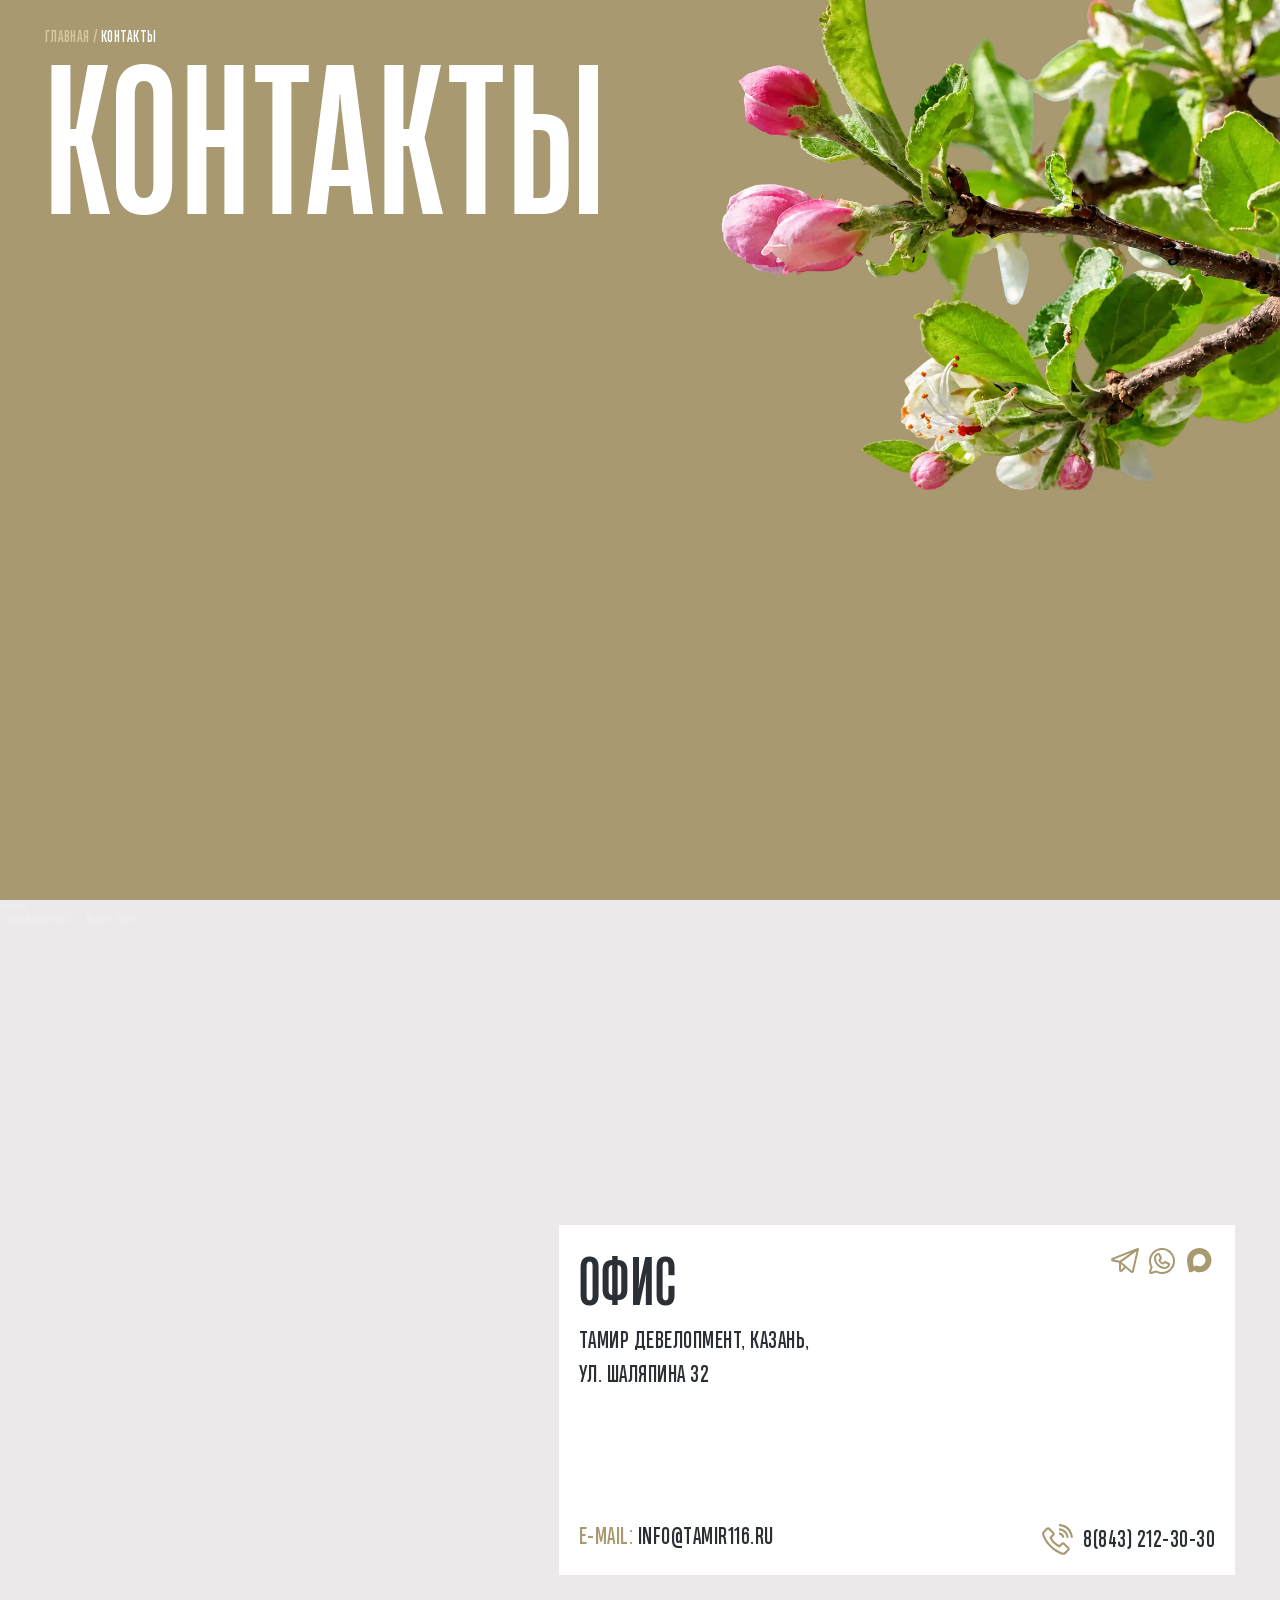
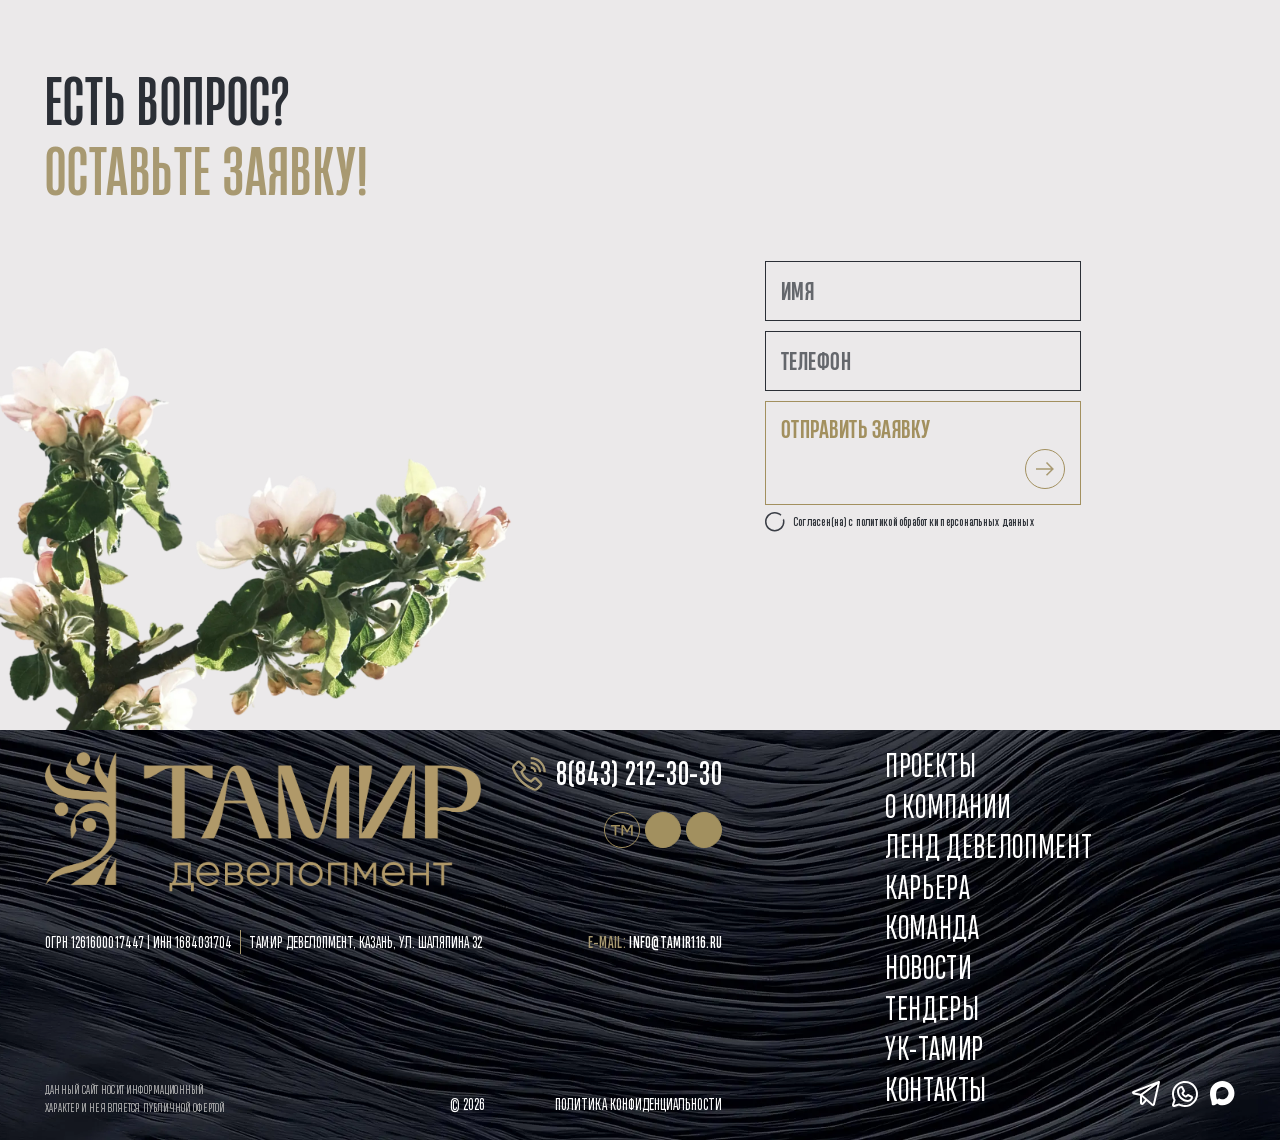
==== commit 30894cbd: "comment23" ====
--- a/contacts.html
+++ b/contacts.html
@@ -124,7 +124,7 @@
                     <div class="footer__group">
                         <div class="footer__subgroup">
                             <a href="index.html" class="footer__logo">
-                                <img src="img/logo.svg" alt="">
+                                <img src="img/logo.png" alt="">
                             </a>
                             <div class="footer__text">
                                 <p>ОГРН 1261600017447 | ИНН 1684031704</p>
@@ -168,7 +168,7 @@
                     <ul class="footer__list">
                         <li><a href="projects.html">ПРОЕКТЫ</a></li>
                         <li><a href="">О КОМПАНИИ</a></li>
-                        <li><a href="land.html">ИНВЕСТОРАМ</a></li>
+                        <li><a href="land.html">ленд девелопмент</a></li>
                         <li><a href="vacancies.html">КАРЬЕРА</a></li>
                         <li><a href="team.html">КОМАНДА</a></li>
                         <li><a href="news.html">НОВОСТИ</a></li>
--- a/css/style.min.css
+++ b/css/style.min.css
@@ -1,2 +1,2 @@
-@font-face{font-family:headingcompressedpro;font-weight:400;src:url(../fonts/headingcompressedpro-regular.woff) format("woff")}@font-face{font-family:headingcompressedpro;font-weight:400;src:url(../fonts/headingcompressedpro-regular.woff2) format("woff2")}@font-face{font-family:"Bebas Neue Cyrillic";font-weight:400;src:url("../fonts/Bebas Neue Cyrillic Regular.woff") format("woff")}@font-face{font-family:"Bebas Neue Cyrillic";font-weight:400;src:url("../fonts/Bebas Neue Cyrillic Regular.woff2") format("woff2")}@font-face{font-family:headingcompressedpro;font-weight:450;src:url(../fonts/headingcompressedpro-book.woff) format("woff")}@font-face{font-family:headingcompressedpro;font-weight:450;src:url(../fonts/headingcompressedpro-book.woff2) format("woff2")}@font-face{font-family:HeadingNowTrial35;font-weight:500;src:url(../fonts/Heading-Now-Trial-35-Medium.woff) format("woff")}@font-face{font-family:HeadingNowTrial35;font-weight:500;src:url(../fonts/Heading-Now-Trial-35-Medium.woff2) format("woff2")}@font-face{font-family:HeadingNowTrial45;font-weight:500;src:url(../fonts/Heading-Now-Trial-45-Medium.woff) format("woff")}@font-face{font-family:HeadingNowTrial45;font-weight:500;src:url(../fonts/Heading-Now-Trial-45-Medium.woff2) format("woff2")}*,::after,::before{-webkit-box-sizing:inherit;box-sizing:inherit}*{-webkit-box-sizing:border-box;box-sizing:border-box}a,body,div,form,h1,h2,h3,h4,h5,label,li,p,ul{margin:0;padding:0;border:0;text-decoration:none;line-height:1;-webkit-box-sizing:border-box;box-sizing:border-box}button,input,textarea{outline:0!important}button{border:none;cursor:pointer;-webkit-transition:.3s;-o-transition:.3s;transition:.3s}.btn{display:-webkit-box;display:-ms-flexbox;display:flex;-webkit-box-pack:center;-ms-flex-pack:center;justify-content:center;-webkit-box-align:center;-ms-flex-align:center;align-items:center}input:active,input[type=checkbox]:focus,input[type=file]:focus,input[type=radio]:focus,input[type=text]:focus{outline:0!important}html{height:100%;scroll-behavior:smooth;-webkit-box-sizing:border-box;box-sizing:border-box}body{height:100%;background:#ebe9ea;font-family:headingcompressedpro,sans-serif;font-weight:400;color:#2b2f36;overflow-x:hidden}.fixed-body{overflow:hidden}h1,h2,h3,h4,h5,h6,img,p{margin:0;padding:0;height:auto;-o-object-fit:cover;object-fit:cover}img{display:block}a{color:inherit;text-decoration:none;-webkit-transition:.3s;-o-transition:.3s;transition:.3s}li,ul{margin:0;padding:0;list-style:none}.container{max-width:1442px;padding:0 45px;margin:0 auto}@media screen and (max-width:992px){.container{padding:0 15px}}@media screen and (max-width:576px){.container{padding:0 11px}}.header{position:absolute;z-index:15;top:0;left:0;width:100%;border-bottom:1px solid rgba(255,255,255,.2);padding:20px 0;-webkit-transition:.3s;-o-transition:.3s;transition:.3s}.header--fixed{position:fixed;background:#fff}.header--fixed .header__phone{color:#2b2f36}.header__inner{display:-webkit-box;display:-ms-flexbox;display:flex;-webkit-box-pack:justify;-ms-flex-pack:justify;justify-content:space-between;-webkit-box-align:center;-ms-flex-align:center;align-items:center;gap:66px}.header__logo{width:207px;-ms-flex-negative:0;flex-shrink:0;display:block}.header__logo img{width:100%}.header__group{display:-webkit-box;display:-ms-flexbox;display:flex;-webkit-box-align:center;-ms-flex-align:center;align-items:center;gap:66px}.header__phone{display:-webkit-box;display:-ms-flexbox;display:flex;-webkit-box-align:center;-ms-flex-align:center;align-items:center;gap:10px;color:#fff}.header__phone:hover{color:#a2905f}.header__phone-icon{width:34px;-ms-flex-negative:0;flex-shrink:0;display:-webkit-box;display:-ms-flexbox;display:flex;-webkit-box-align:center;-ms-flex-align:center;align-items:center}.header__phone-icon img{width:100%;margin-top:-4px}.header__phone-text{font-size:32px;line-height:150%;font-weight:450;letter-spacing:.64px;text-transform:uppercase}.header__menu{position:fixed;z-index:25;top:0;right:-105%;width:33.36%;min-width:481px;height:100%;display:-webkit-box;display:-ms-flexbox;display:flex;-webkit-box-orient:vertical;-webkit-box-direction:normal;-ms-flex-direction:column;flex-direction:column;background:#fff;padding:22px 45px 50px 30px;pointer-events:none;-webkit-transition:.3s;-o-transition:.3s;transition:.3s;overflow-y:auto}@media screen and (min-width:1921px){.header__menu{width:45%}}.header__menu--active{right:0;pointer-events:auto}.header__menu-top{display:-webkit-box;display:-ms-flexbox;display:flex;-webkit-box-pack:justify;-ms-flex-pack:justify;justify-content:space-between;-webkit-box-align:center;-ms-flex-align:center;align-items:center;gap:10px;margin-bottom:65px}.header__menu .header__logo{display:none}.header__menu .header__phone{color:#2b2f36}.header__menu .header__phone:hover{color:#a2905f}.header__group2{width:100%;display:-webkit-box;display:-ms-flexbox;display:flex;-webkit-box-pack:justify;-ms-flex-pack:justify;justify-content:space-between;-webkit-box-align:center;-ms-flex-align:center;align-items:center;gap:6px}.header__group3{display:-webkit-box;display:-ms-flexbox;display:flex;-webkit-box-pack:justify;-ms-flex-pack:justify;justify-content:space-between;-webkit-box-align:end;-ms-flex-align:end;align-items:flex-end;gap:5px;margin-bottom:30px}.header__list{display:grid;grid-template-columns:100%;gap:15px}.header__list li a{font-family:HeadingNowTrial45;font-size:48px;line-height:100%;font-weight:500;letter-spacing:.96px;text-transform:uppercase;color:#a2905f}.header__list li a:hover{color:#2b2f36}.header__socials{-ms-flex-negative:0;flex-shrink:0;display:-webkit-box;display:-ms-flexbox;display:flex;-webkit-box-align:center;-ms-flex-align:center;align-items:center;gap:12px;margin-bottom:5px}.header__social{max-width:28px}.header__social:hover svg path{fill:#2b2f36}.header__social svg{max-width:100%;height:auto}.header__social svg path{-webkit-transition:.3s;-o-transition:.3s;transition:.3s}.header__btn{width:100%;-webkit-box-orient:vertical;-webkit-box-direction:normal;-ms-flex-direction:column;flex-direction:column;-webkit-box-align:start;-ms-flex-align:start;align-items:start;gap:8px;padding:15px;margin-top:auto}.header__btn .btn-text{font-family:HeadingNowTrial45;font-size:24px;line-height:100%;font-weight:500;letter-spacing:.48px}.header__btn .btn-arrow{width:40px;height:40px;margin-left:auto}.header__btn .btn-arrow svg{width:18px;height:auto}.burger{width:46px;height:46px;display:-webkit-box;display:-ms-flexbox;display:flex;-webkit-box-orient:vertical;-webkit-box-direction:normal;-ms-flex-direction:column;flex-direction:column;-webkit-box-pack:center;-ms-flex-pack:center;justify-content:center;-webkit-box-align:center;-ms-flex-align:center;align-items:center;gap:6.5px;border:1px solid #a2905f;cursor:pointer}.burger span{width:25px;height:2px;background:#a2905f}.burger-close{width:46px;height:46px;display:-webkit-box;display:-ms-flexbox;display:flex;-webkit-box-orient:vertical;-webkit-box-direction:normal;-ms-flex-direction:column;flex-direction:column;-webkit-box-pack:center;-ms-flex-pack:center;justify-content:center;-webkit-box-align:center;-ms-flex-align:center;align-items:center;border:1px solid #2b2f36;cursor:pointer}.burger-close img{width:18px}@media screen and (max-width:992px){.header{padding:15px 0}.header__inner{gap:10px}.header__logo{width:108px}.header__group{gap:6px}.header__phone{gap:10px}.header__phone-icon{width:24px}.header__phone-icon img{margin-top:-3px}.header__phone-text{font-size:18px;font-weight:400;letter-spacing:.36px}.header__menu{right:0;width:100%;min-width:unset;padding:15px 15px 50px;opacity:0}.header__menu--active{opacity:1}.header__menu-top{margin-bottom:45px}.header__menu .header__logo{display:block}.header__group2{width:auto}.header__group3{padding-left:12px}.header__list{gap:10px}.burger{width:35px;height:35px;gap:4px}.burger span{width:18px}.burger-close{width:35px;height:35px}}@media screen and (max-width:576px){.header__menu{padding-left:11px;padding-right:11px}.header__list li a{font-size:42px;letter-spacing:.84px}}.wrapper{position:relative;overflow:hidden}.btn-brown{border:1px solid #a2905f;background:#a2905f;color:#fff}.btn-brown:hover{background:#2b2f36;border-color:#2b2f36}.btn-brown .btn-arrow{-ms-flex-negative:0;flex-shrink:0;display:-webkit-box;display:-ms-flexbox;display:flex;-webkit-box-pack:center;-ms-flex-pack:center;justify-content:center;-webkit-box-align:center;-ms-flex-align:center;align-items:center;border:1px solid #fff;border-radius:50%;-webkit-transition:.3s;-o-transition:.3s;transition:.3s}.btn-brown .btn-arrow svg path{-webkit-transition:.3s;-o-transition:.3s;transition:.3s}.btn-brown .btn-text{text-transform:uppercase}.btn-brown__outline{border:1px solid #a2905f;background:rgba(0,0,0,0);color:#a2905f}.btn-brown__outline:hover{background:#a2905f;border-color:#a2905f;color:#fff}.btn-brown__outline:hover .btn-arrow{border-color:#fff}.btn-brown__outline:hover .btn-arrow svg path{fill:#fff}.btn-brown__outline .btn-arrow{-ms-flex-negative:0;flex-shrink:0;display:-webkit-box;display:-ms-flexbox;display:flex;-webkit-box-pack:center;-ms-flex-pack:center;justify-content:center;-webkit-box-align:center;-ms-flex-align:center;align-items:center;border:1px solid #a2905f;border-radius:50%;-webkit-transition:.3s;-o-transition:.3s;transition:.3s}.btn-brown__outline .btn-arrow svg path{-webkit-transition:.3s;-o-transition:.3s;transition:.3s}.btn-brown__outline .btn-text{text-transform:uppercase}.btn-white{border:1px solid #fff;background:#fff;color:#2b2f36}.btn-white:hover{color:#a2905f}.btn-white:hover .btn-arrow{border-color:#a2905f}.btn-white:hover .btn-arrow svg path{fill:#a2905f}.btn-white .btn-arrow{-ms-flex-negative:0;flex-shrink:0;display:-webkit-box;display:-ms-flexbox;display:flex;-webkit-box-pack:center;-ms-flex-pack:center;justify-content:center;-webkit-box-align:center;-ms-flex-align:center;align-items:center;border:1px solid #2b2f36;border-radius:50%;-webkit-transition:.3s;-o-transition:.3s;transition:.3s}.btn-white .btn-arrow svg path{-webkit-transition:.3s;-o-transition:.3s;transition:.3s}.btn-white .btn-text{text-transform:uppercase}.btn-white__outline{border:1px solid #fff;background:rgba(0,0,0,0);color:#fff}.btn-white__outline:hover{background:#fff;color:#a2905f}.btn-white__outline:hover .btn-arrow{border-color:#a2905f}.btn-white__outline:hover .btn-arrow svg path{fill:#a2905f}.btn-white__outline .btn-arrow{-ms-flex-negative:0;flex-shrink:0;display:-webkit-box;display:-ms-flexbox;display:flex;-webkit-box-pack:center;-ms-flex-pack:center;justify-content:center;-webkit-box-align:center;-ms-flex-align:center;align-items:center;border:1px solid #fff;border-radius:50%;-webkit-transition:.3s;-o-transition:.3s;transition:.3s}.btn-white__outline .btn-arrow svg path{-webkit-transition:.3s;-o-transition:.3s;transition:.3s}.btn-white__outline .btn-text{text-transform:uppercase}.btn-black__outline{border:1px solid #2b2f36;background:rgba(0,0,0,0);color:#2b2f36}.btn-black__outline:hover{background:#2b2f36;color:#fff}.btn-black__outline:hover .btn-arrow{border-color:#fff}.btn-black__outline:hover .btn-arrow svg path{fill:#fff}.btn-black__outline .btn-arrow{-ms-flex-negative:0;flex-shrink:0;display:-webkit-box;display:-ms-flexbox;display:flex;-webkit-box-pack:center;-ms-flex-pack:center;justify-content:center;-webkit-box-align:center;-ms-flex-align:center;align-items:center;border:1px solid #2b2f36;border-radius:50%;-webkit-transition:.3s;-o-transition:.3s;transition:.3s}.btn-black__outline .btn-arrow svg path{-webkit-transition:.3s;-o-transition:.3s;transition:.3s}.btn-black__outline .btn-text{text-transform:uppercase}.text200{font-family:HeadingNowTrial35;font-size:200px;line-height:90%;font-weight:500;letter-spacing:4px;text-transform:uppercase}.text128{font-family:HeadingNowTrial35;font-size:128px;line-height:90%;font-weight:500;letter-spacing:2.56px;text-transform:uppercase}.text96{font-family:HeadingNowTrial35;font-size:96px;line-height:90%;font-weight:500;letter-spacing:1.92px;text-transform:uppercase}.text64{font-family:HeadingNowTrial35;font-size:64px;line-height:110%;font-weight:500;letter-spacing:1.28px;text-transform:uppercase}.text48{font-family:HeadingNowTrial35;font-size:48px;line-height:110%;font-weight:500;letter-spacing:.96px;text-transform:uppercase}.text36{font-size:36px;line-height:120%;letter-spacing:.72px;text-transform:uppercase}.text24{font-size:24px;line-height:140%;letter-spacing:.48px;text-transform:uppercase}.inline{display:inline-block}.swiper-button-next,.swiper-button-prev{z-index:1;width:40px;height:40px;border:1px solid #fff;border-radius:50%}.swiper-button-next:after,.swiper-button-prev:after{display:none}.swiper-button-next:hover,.swiper-button-prev:hover{background:#a2905f;border-color:#a2905f}.swiper-button-next svg,.swiper-button-prev svg{width:18px;height:auto}.swiper-button-next svg path,.swiper-button-prev svg path{-webkit-transition:.3s;-o-transition:.3s;transition:.3s}.swiper-pagination{z-index:1}.swiper-pagination-progressbar{height:3px!important;background:#fff}.swiper-pagination-progressbar-fill{background:#a2905f!important}.breadcrumbs{position:relative;z-index:2}.breadcrumbs__items{display:-webkit-box;display:-ms-flexbox;display:flex;-ms-flex-wrap:wrap;flex-wrap:wrap;-webkit-box-align:center;-ms-flex-align:center;align-items:center;gap:3px}.breadcrumbs__item{font-size:16px;line-height:100%;letter-spacing:.32px;text-transform:uppercase;color:#d8c99e}.breadcrumbs__item--active,.breadcrumbs__item:hover{color:#fff}.item-show{min-height:120px;display:-webkit-box;display:-ms-flexbox;display:flex;-webkit-box-pack:justify;-ms-flex-pack:justify;justify-content:space-between;-webkit-box-align:center;-ms-flex-align:center;align-items:center;gap:10px;border:1px solid #2b2f36;padding:10px 45px;cursor:pointer}.item-show--active{background:#a2905f;border-color:#a2905f;color:#fff}.item-show--active .item-arrow svg{-webkit-transform:rotate(-180deg);-ms-transform:rotate(-180deg);transform:rotate(-180deg)}.item-show--active .item-arrow svg path{fill:#fff}.item-arrow{width:32px;height:32px;-ms-flex-negative:0;flex-shrink:0;display:-webkit-box;display:-ms-flexbox;display:flex;-webkit-box-pack:center;-ms-flex-pack:center;justify-content:center;-webkit-box-align:center;-ms-flex-align:center;align-items:center}.item-arrow svg{width:22px;height:auto;-webkit-transition:.3s;-o-transition:.3s;transition:.3s}.item-arrow svg path{-webkit-transition:.3s;-o-transition:.3s;transition:.3s}.item-hidden{display:none;background:#fff}@media screen and (max-width:992px){.text200{font-size:64px;letter-spacing:1.28px}.text128{font-size:64px;line-height:100%;letter-spacing:1.28px}.text96{font-size:48px;letter-spacing:.96px}.text64{font-size:36px;letter-spacing:.72px}.text48{font-size:32px;letter-spacing:.64px}.text36{font-size:24px;letter-spacing:.48px}.text24{font-size:16px;line-height:160%;letter-spacing:.32px}}.main{position:relative;background-image:url(../img/main-img.webp);background-repeat:no-repeat;background-position:center;background-size:cover}.main:after{content:"";position:absolute;top:0;left:0;width:100%;height:100%;background:-webkit-gradient(linear,left top,left bottom,color-stop(11.71%,rgba(0,0,0,.84)),to(rgba(0,0,0,0)));background:-o-linear-gradient(top,rgba(0,0,0,.84) 11.71%,rgba(0,0,0,0) 100%);background:linear-gradient(180deg,rgba(0,0,0,.84) 11.71%,rgba(0,0,0,0) 100%);pointer-events:none}.main .container{position:relative;z-index:2}.main__inner{min-height:100vh;display:-webkit-box;display:-ms-flexbox;display:flex;-webkit-box-orient:vertical;-webkit-box-direction:normal;-ms-flex-direction:column;flex-direction:column;-webkit-box-pack:justify;-ms-flex-pack:justify;justify-content:space-between;-webkit-box-align:start;-ms-flex-align:start;align-items:start;gap:50px;padding:100px 0 50px}.main__title span{display:block;font-family:HeadingNowTrial35;font-size:128px;line-height:100%;font-weight:500;letter-spacing:2.56px;color:#fff}.main__title span:nth-child(2){padding-left:45px}.main__title span:nth-child(3){padding-left:315px}.main__title i{font-style:normal}.main__btn{min-width:315px;-webkit-box-orient:vertical;-webkit-box-direction:normal;-ms-flex-direction:column;flex-direction:column;-webkit-box-align:start;-ms-flex-align:start;align-items:start;gap:8px;padding:15px;margin-left:auto}.main__btn .btn-text{font-family:HeadingNowTrial45;font-size:24px;line-height:100%;font-weight:500;letter-spacing:.48px}.main__btn .btn-arrow{width:40px;height:40px;margin-left:auto}.main__btn .btn-arrow svg{width:18px;height:auto}.info{position:relative;overflow:hidden}.info .container{padding:0}.info__inner{position:relative;width:100%}@media screen and (min-width:993px){.info__inner{font-size:min(16px,1.1095700416vw)}}.info .swiper{overflow:unset}.info .swiper-wrapper{-webkit-box-align:stretch;-ms-flex-align:stretch;align-items:stretch}.info-slide{position:relative;z-index:2;height:auto;min-height:100vh;padding:3.75em 2.813em}.info-slide--1 .info__title{padding-left:8.438em}.info-slide--1 .info__title span{display:block}.info-slide--1 .info__text{max-width:65.125em;padding-left:19.688em}.info-slide--1 .info__img{margin-left:auto}.info-slide--2 .info__img{margin-bottom:1.25em}.info-slide--2 .info__title{max-width:48.875em;margin-left:auto;margin-right:8.375em}.info-slide--2 .info__text{max-width:40em;margin-left:auto;margin-right:1.188em;margin-bottom:0}.info-slide--3 .info__group{max-width:57.25em;margin-left:auto;margin-right:10em}.info-slide--3 .info__img{margin-bottom:1.25em}.info-slide--3 .info__title{max-width:48.875em}.info-slide--3 .info__text{max-width:37.5em;margin-left:auto;margin-right:4.75em;margin-bottom:0}.info-slide--4 .info__group{max-width:57.25em;margin-left:auto}.info-slide--4 .info__title{max-width:31.25em;margin-left:-7.5em}.info-slide--4 .info__text{max-width:41.063em}.info__title{margin-bottom:.625em}.info__title .text64{font-size:4em;letter-spacing:.02em}.info__title span{color:#a89971}.info__text{margin-bottom:1.25em}.info__text .text24{font-size:1.5em;letter-spacing:.02em}.info__img{max-width:57.25em}.info__img img{width:100%}.info__logo{position:absolute;top:3.438em;left:2.813em;width:362em;pointer-events:none}.info__logo img{width:100%}.info__slider-btns{position:absolute;z-index:2;top:60px;right:45px;display:-webkit-box;display:-ms-flexbox;display:flex;-webkit-box-align:center;-ms-flex-align:center;align-items:center;gap:15px}.info .swiper-button-next,.info .swiper-button-prev{position:static;width:60px;height:60px;border-color:#a89971;margin:0}.info .swiper-button-next:hover svg path,.info .swiper-button-prev:hover svg path{fill:#fff}.info .swiper-button-next svg,.info .swiper-button-prev svg{width:27px;height:auto}.info .swiper-pagination{z-index:2;top:unset;bottom:30px}.info__pagination{position:absolute;left:2.813em;right:2.813em;bottom:1.875em;height:2px;display:none!important;background:#fff;overflow:hidden}.info__pagination-progress{width:100%;height:100%;background:#cabb95;-webkit-transform:scaleX(0);-ms-transform:scaleX(0);transform:scaleX(0);-webkit-transform-origin:left center;-ms-transform-origin:left center;transform-origin:left center}.projects{background-image:url(../img/projects-img.webp);background-repeat:no-repeat;background-position:center;background-size:cover;color:#fff;overflow:hidden}.projects__inner{display:-webkit-box;display:-ms-flexbox;display:flex;-webkit-box-pack:end;-ms-flex-pack:end;justify-content:flex-end;-webkit-box-align:start;-ms-flex-align:start;align-items:start;gap:5px;padding-right:260px}.projects__title{font-family:HeadingNowTrial35;font-size:290px;line-height:100%;font-weight:500;letter-spacing:5.8px;-webkit-writing-mode:sideways-lr;-ms-writing-mode:sideways-lr;writing-mode:sideways-lr}.projects__text{max-width:410px;padding:45px 0}.projects__text span{display:inline-block;color:#2b2f36}.projects__text i{font-style:normal}.projects2{padding:60px 0}.projects2__inner{display:-webkit-box;display:-ms-flexbox;display:flex;-webkit-box-align:stretch;-ms-flex-align:stretch;align-items:stretch;gap:80px}.projects2__group{width:355px;-ms-flex-negative:0;flex-shrink:0;display:-webkit-box;display:-ms-flexbox;display:flex;-webkit-box-orient:vertical;-webkit-box-direction:normal;-ms-flex-direction:column;flex-direction:column;-webkit-box-pack:justify;-ms-flex-pack:justify;justify-content:space-between;gap:20px}.projects2__title span{color:#a2905f}.projects2__btn{max-width:316px;-webkit-box-orient:vertical;-webkit-box-direction:normal;-ms-flex-direction:column;flex-direction:column;-webkit-box-align:start;-ms-flex-align:start;align-items:start;gap:8px;padding:15px}.projects2__btn .btn-text{font-family:HeadingNowTrial45;font-size:24px;line-height:100%;font-weight:500;letter-spacing:.48px}.projects2__btn .btn-arrow{width:40px;height:40px;margin-left:auto}.projects2__btn .btn-arrow svg{width:18px;height:auto}.projects2__slider{position:relative;width:calc(100% - 435px);max-width:600px;-webkit-clip-path:inset(0 -5000px -34px 0);clip-path:inset(0 -5000px -34px 0)}.projects2 .swiper{overflow:unset}.projects2 .swiper-wrapper{-webkit-box-align:stretch;-ms-flex-align:stretch;align-items:stretch}.projects2__slider-btns{position:absolute;right:20px;bottom:15px;display:-webkit-box;display:-ms-flexbox;display:flex;-webkit-box-align:center;-ms-flex-align:center;align-items:center;gap:10px}.projects2 .swiper-button-next,.projects2 .swiper-button-prev{position:static;margin:0}.projects2 .swiper-button-prev svg{-webkit-transform:rotate(-180deg);-ms-transform:rotate(-180deg);transform:rotate(-180deg)}.projects2 .swiper-button-disabled{opacity:0!important}.projects2 .swiper-pagination{top:unset;bottom:-33px;width:var(--pagination-width)!important}.projects2 .swiper-slide{height:auto;--border-opacity:1;--slide-text-color:#A2905F;--overlay-opacity:0.78;--effect-duration:0ms;pointer-events:none}.projects2 .swiper-slide .project2-card__img{position:relative;border:1px solid rgb(162 144 95/var(--border-opacity))}.projects2 .swiper-slide .project2-card__img:after{content:"";position:absolute;top:0;left:0;width:100%;height:100%;background:#ebe9ea;opacity:var(--overlay-opacity);-webkit-transition:opacity var(--effect-duration) ease;-o-transition:opacity var(--effect-duration) ease;transition:opacity var(--effect-duration) ease;pointer-events:none}.projects2 .swiper-slide .project2-card__group{color:var(--slide-text-color);-webkit-transition:color var(--effect-duration) ease;-o-transition:color var(--effect-duration) ease;transition:color var(--effect-duration) ease}.projects2 .swiper-slide-active{pointer-events:auto}.project2-card{position:relative}.project2-card__img{position:relative;padding-bottom:140%}.project2-card__img img{position:absolute;top:0;left:0;width:100%;height:100%;display:block}.project2-card__status{position:absolute;top:20px;left:20px;max-width:calc(100% - 40px);border:1px solid #a2905f;padding:10px;font-family:HeadingNowTrial45;font-size:16px;line-height:100%;font-weight:500;letter-spacing:.32px;color:#a2905f}.project2-card__group{position:absolute;left:15px;bottom:15px;max-width:calc(100% - 135px);color:#a2905f;-webkit-transition:color .6s;-o-transition:color .6s;transition:color .6s}.project2-card__subtitle{font-family:HeadingNowTrial45;line-height:100%;margin-bottom:5px}.geography .container{padding:0}.geography__inner{position:relative}.geography__title{position:absolute;z-index:2;top:223px;left:45px;max-width:calc(100% - 90px);color:#a2905f}.geography .map svg{width:100%;height:auto}.geography .point-map{cursor:pointer}.vacancies{padding-bottom:120px}.vacancies .container{padding:0}.vacancies__wrap{display:grid;grid-template-columns:4.71fr 9.61fr;gap:10px;margin-bottom:90px}.vacancies__img{margin-bottom:40px}.vacancies__img img{width:100%}.vacancies__title{padding-left:45px}.vacancies__title span{color:#a2905f}.vacancies__text{display:grid;grid-template-columns:100%;gap:20px;padding-right:45px}.vacancies__text p{max-width:480px}.vacancies__text p:nth-child(1){margin-bottom:10px}.vacancies__text p:nth-child(2),.vacancies__text p:nth-child(3){margin-left:240px;color:#a2905f}.vacancies__images{display:none}.vacancies__bottom{display:-webkit-box;display:-ms-flexbox;display:flex;-webkit-box-pack:justify;-ms-flex-pack:justify;justify-content:space-between;-webkit-box-align:end;-ms-flex-align:end;align-items:flex-end;gap:20px;padding:0 45px}.vacancies__employees{display:-webkit-box;display:-ms-flexbox;display:flex;-webkit-box-align:center;-ms-flex-align:center;align-items:center}.vacancies__employee{width:90px}.vacancies__employee:not(:first-child){margin-left:-20px}.vacancies__employee img{width:100%}.vacancies__link{width:90px;height:90px;display:-webkit-box;display:-ms-flexbox;display:flex;-webkit-box-pack:center;-ms-flex-pack:center;justify-content:center;-webkit-box-align:center;-ms-flex-align:center;align-items:center;background:#a2905f;border-radius:50%;margin-left:-20px}.vacancies__link:hover{background:#2b2f36}.vacancies__link svg{width:27px;height:auto}.vacancies__btn{min-width:316px;-webkit-box-orient:vertical;-webkit-box-direction:normal;-ms-flex-direction:column;flex-direction:column;-webkit-box-align:start;-ms-flex-align:start;align-items:start;gap:8px;padding:15px}.vacancies__btn .btn-text{font-family:HeadingNowTrial45;font-size:24px;line-height:100%;font-weight:500;letter-spacing:.48px}.vacancies__btn .btn-arrow{width:40px;height:40px;margin-left:auto}.vacancies__btn .btn-arrow svg{width:18px;height:auto}.news{background-image:url(../img/news-img.webp);background-repeat:no-repeat;background-position:center;background-size:cover;padding:8px 0;overflow:hidden}.news__inner{display:-webkit-box;display:-ms-flexbox;display:flex;-webkit-box-pack:justify;-ms-flex-pack:justify;justify-content:space-between;-webkit-box-align:start;-ms-flex-align:start;align-items:start;gap:5px}.news__group{padding:37px 0}.news__text{max-width:480px;color:#fff;margin-bottom:25px}.news__text i{font-style:normal;color:#2b2f36}.news__subgroup{display:-webkit-box;display:-ms-flexbox;display:flex;-webkit-box-align:center;-ms-flex-align:center;align-items:center;gap:20px}.news .dzen{width:204px}.news .dzen img{width:100%}.news .telegram{width:60px}.news .telegram img{width:100%}.news__title{font-family:HeadingNowTrial35;font-size:290px;line-height:100%;font-weight:500;letter-spacing:5.8px;-webkit-writing-mode:sideways-lr;-ms-writing-mode:sideways-lr;writing-mode:sideways-lr;color:#fff;margin-right:-33px}.news2{padding:60px 0}.news2__inner{position:relative}.news2__btn{max-width:316px;width:100%;-webkit-box-pack:justify;-ms-flex-pack:justify;justify-content:space-between;gap:10px;padding:10px 10px 10px 15px;margin-left:auto;margin-bottom:70px}.news2__btn .btn-text{font-family:HeadingNowTrial45;font-size:24px;line-height:100%;font-weight:500;letter-spacing:.48px}.news2__btn .btn-arrow{width:40px;height:40px;-ms-flex-negative:0;flex-shrink:0;display:-webkit-box;display:-ms-flexbox;display:flex;-webkit-box-pack:center;-ms-flex-pack:center;justify-content:center;-webkit-box-align:center;-ms-flex-align:center;align-items:center;border:1px solid #a89971;border-radius:50%}.news2__btn .btn-arrow svg{width:18px;height:auto}.news2__slider{max-width:1160px;margin:0 auto}.news2 .swiper{overflow:unset}.news2__slider-btns{position:absolute;top:2px;left:50%;-webkit-transform:translate(-50%,0);-ms-transform:translate(-50%,0);transform:translate(-50%,0);display:-webkit-box;display:-ms-flexbox;display:flex;-webkit-box-align:center;-ms-flex-align:center;align-items:center;gap:15px}.news2 .swiper-button-next,.news2 .swiper-button-prev{position:static;width:60px;height:60px;border-color:#a89971;margin:0}.news2 .swiper-button-next:hover svg path,.news2 .swiper-button-prev:hover svg path{fill:#fff}.news2 .swiper-button-next svg,.news2 .swiper-button-prev svg{width:27px;height:auto}.news2-card{position:relative}.news2-card__img{position:relative;display:block;padding-bottom:124.5%;overflow:hidden}.news2-card__img:hover img{-webkit-transform:scale(1.125);-ms-transform:scale(1.125);transform:scale(1.125)}.news2-card__img img{position:absolute;top:0;left:0;width:100%;height:100%;-webkit-transition:.5s;-o-transition:.5s;transition:.5s}.news2-card__date{position:absolute;z-index:2;top:15px;left:15px;max-width:calc(100% - 30px);display:-webkit-box;display:-ms-flexbox;display:flex;-ms-flex-wrap:wrap;flex-wrap:wrap;-webkit-box-align:center;-ms-flex-align:center;align-items:center;gap:5px;font-size:16px;line-height:150%;font-weight:450;letter-spacing:.32px;text-transform:uppercase;color:#fff}.news2-card__title{position:absolute;left:15px;bottom:15px;width:calc(100% - 30px);max-width:446px;color:#fff}.news2-card__title:hover{color:#a89971}.about{padding:60px 0;overflow:hidden}.about__inner{position:relative}.about__text{position:relative;z-index:4;max-width:436px;color:#a2905f;margin-bottom:400px}.about__group{position:absolute;left:50%;bottom:-60px;-webkit-transform:translate(-50%,0);-ms-transform:translate(-50%,0);transform:translate(-50%,0);width:100%}.about__img{position:absolute;z-index:3;left:50%;bottom:0;-webkit-transform:translate(-50%,0);-ms-transform:translate(-50%,0);transform:translate(-50%,0);max-width:721px;width:100%}.about__img img{width:100%}.about__img img:nth-child(2){display:none}.about__logo{position:absolute;z-index:2;left:50%;bottom:240px;-webkit-transform:translate(-50%,0);-ms-transform:translate(-50%,0);transform:translate(-50%,0);max-width:1252px;width:100%}.about__logo img{width:100%}.about__img-text{position:absolute;left:50%;bottom:0;-webkit-transform:translate(-50%,0);-ms-transform:translate(-50%,0);transform:translate(-50%,0);max-width:1192px;width:100%}.about__img-text img{width:100%}.about__img-text img:nth-child(2){display:none}.about__btn{position:relative;z-index:4;min-width:316px;width:-webkit-max-content;width:-moz-max-content;width:max-content;-webkit-box-orient:vertical;-webkit-box-direction:normal;-ms-flex-direction:column;flex-direction:column;-webkit-box-align:start;-ms-flex-align:start;align-items:start;gap:8px;padding:15px;margin-left:auto}.about__btn .btn-text{font-family:HeadingNowTrial45;font-size:24px;line-height:100%;font-weight:500;letter-spacing:.48px}.about__btn .btn-arrow{width:40px;height:40px;margin-left:auto}.about__btn .btn-arrow svg{width:18px;height:auto}.survey{border-top:7px solid #e5e5e5;border-bottom:7px solid #e5e5e5;padding:85px 0 135px}.survey__top{margin-bottom:115px}.survey__title{line-height:100%;margin-bottom:10px}.survey__subtitle{color:#a2905f}.survey__wrap{display:grid;grid-template-columns:100%;gap:100px}.survey__group--2 .survey__item-checkboxes{margin:0}.survey__title2{margin-bottom:45px}.survey__items{display:-webkit-box;display:-ms-flexbox;display:flex;-webkit-box-pack:justify;-ms-flex-pack:justify;justify-content:space-between;-webkit-box-align:stretch;-ms-flex-align:stretch;align-items:stretch;gap:120px}.survey__items-left{max-width:752px;width:100%;-webkit-box-flex:1;-ms-flex-positive:1;flex-grow:1;display:-webkit-box;display:-ms-flexbox;display:flex;-webkit-box-pack:justify;-ms-flex-pack:justify;justify-content:space-between;-webkit-box-align:stretch;-ms-flex-align:stretch;align-items:stretch;gap:120px}.survey__items-right{-webkit-box-flex:1;-ms-flex-positive:1;flex-grow:1;display:-webkit-box;display:-ms-flexbox;display:flex;-webkit-box-pack:end;-ms-flex-pack:end;justify-content:flex-end;margin-left:auto}.survey__items-right .survey__item-title{text-align:right}.survey__items-right .survey__item-checkboxes{margin-left:auto}.survey__item{width:100%;height:100%;display:-webkit-box;display:-ms-flexbox;display:flex;-webkit-box-orient:vertical;-webkit-box-direction:normal;-ms-flex-direction:column;flex-direction:column}.survey__item-title{line-height:140%;color:#a2905f;margin-bottom:30px}.survey__item-checkboxes{max-width:316px;width:100%;display:grid;grid-template-columns:100%;gap:10px;margin-top:auto}.survey__item-checkbox{position:relative}.survey__item-checkbox input{position:absolute;z-index:2;top:0;left:0;width:100%;height:100%;padding:0;margin:0;opacity:0}.survey__item-checkbox input:checked~label:after{opacity:1}.survey__item-checkbox label{min-height:60px;display:-webkit-box;display:-ms-flexbox;display:flex;-webkit-box-align:center;-ms-flex-align:center;align-items:center;border:1px solid #a8a8a8;padding:10px 10px 10px 65px;font-family:HeadingNowTrial45;font-size:24px;line-height:100%;letter-spacing:.48px;text-transform:uppercase}.survey__item-checkbox label:before{content:"";position:absolute;top:50%;left:15px;-webkit-transform:translate(0,-50%);-ms-transform:translate(0,-50%);transform:translate(0,-50%);width:40px;height:40px;border:1px solid #2b2f36;border-radius:50%}.survey__item-checkbox label:after{content:"";position:absolute;top:50%;left:25px;-webkit-transform:translate(0,-50%);-ms-transform:translate(0,-50%);transform:translate(0,-50%);width:20px;height:20px;background:#a2905f;border-radius:50%;opacity:0}.survey .form{max-width:316px;width:100%;display:grid;grid-template-columns:100%;gap:10px}.survey .form-group input{width:100%;height:60px;background:rgba(0,0,0,0);border:1px solid #2b2f36;padding:0 15px;font-family:HeadingNowTrial45;font-size:24px;line-height:100%;font-weight:500;letter-spacing:.48px;text-transform:uppercase;color:#2b2f36}.survey .form-group input::-webkit-input-placeholder{color:rgba(43,47,54,.7)}.survey .form-group input::-moz-placeholder{color:rgba(43,47,54,.7)}.survey .form-group input:-ms-input-placeholder{color:rgba(43,47,54,.7)}.survey .form-group input::-ms-input-placeholder{color:rgba(43,47,54,.7)}.survey .form-group input::placeholder{color:rgba(43,47,54,.7)}.survey .form-btn{width:100%;-webkit-box-orient:vertical;-webkit-box-direction:normal;-ms-flex-direction:column;flex-direction:column;-webkit-box-align:start;-ms-flex-align:start;align-items:start;gap:8px;padding:15px}.survey .form-btn .btn-text{font-family:HeadingNowTrial45;font-size:24px;line-height:100%;font-weight:500;letter-spacing:.48px}.survey .form-btn .btn-arrow{width:40px;height:40px;margin-left:auto}.survey .form-btn .btn-arrow svg{width:18px;height:auto}.survey .form-check{position:relative;cursor:pointer}.survey .form-check input{position:absolute;z-index:3;top:0;left:0;width:100%;height:100%;padding:0;margin:0;cursor:pointer;opacity:0}.survey .form-check input:checked~label:after{background-image:url(../img/check.svg)}.survey .form-check label{position:relative;display:block;padding-left:28px;font-size:12px;line-height:130%;letter-spacing:.24px}.survey .form-check label:before{content:"";position:absolute;top:-2.5px;left:0;width:20px;height:20px;background-image:url(../img/check-border.svg);background-repeat:no-repeat;background-position:center;background-size:cover}.survey .form-check label:after{content:"";position:absolute;z-index:2;top:-.5px;left:6px;width:15px;height:12px;background-repeat:no-repeat;background-position:center;background-size:15px auto}.survey .form-check label a{position:relative;z-index:4}.survey .form-check label a:hover{color:#a2905f}.installment{border-bottom:7px solid #e5e5e5;padding:60px 0 140px}.installment__inner{position:relative}.installment__top{position:relative;z-index:2;margin-bottom:58px}.installment__subtitle{text-transform:uppercase;color:#a2905f;margin-bottom:10px}.installment__title{max-width:800px;margin-bottom:24px}.installment__text{max-width:652px}.installment__wrap{position:relative;z-index:2;display:-webkit-box;display:-ms-flexbox;display:flex;-webkit-box-pack:justify;-ms-flex-pack:justify;justify-content:space-between;-webkit-box-align:start;-ms-flex-align:start;align-items:start;gap:60px}.installment__items{display:grid;grid-template-columns:repeat(2,calc(50% - 10px));gap:20px}.installment__item{max-width:316px;width:100%;min-height:160px;border:1px solid #a2905f;padding:15px}.installment__item-title{color:#a2905f;margin-bottom:10px}.installment__item-text{max-width:270px;font-size:16px;line-height:140%;letter-spacing:.32px;text-transform:uppercase}.installment .form{max-width:316px;width:100%;-ms-flex-negative:0;flex-shrink:0;display:grid;grid-template-columns:100%;gap:10px}.installment .form-group input{width:100%;height:60px;background:rgba(0,0,0,0);border:1px solid #2b2f36;padding:0 15px;font-family:HeadingNowTrial45;font-size:24px;line-height:100%;font-weight:500;letter-spacing:.48px;text-transform:uppercase;color:#2b2f36}.installment .form-group input::-webkit-input-placeholder{color:rgba(43,47,54,.7)}.installment .form-group input::-moz-placeholder{color:rgba(43,47,54,.7)}.installment .form-group input:-ms-input-placeholder{color:rgba(43,47,54,.7)}.installment .form-group input::-ms-input-placeholder{color:rgba(43,47,54,.7)}.installment .form-group input::placeholder{color:rgba(43,47,54,.7)}.installment .form-btn{width:100%;-webkit-box-orient:vertical;-webkit-box-direction:normal;-ms-flex-direction:column;flex-direction:column;-webkit-box-align:start;-ms-flex-align:start;align-items:start;gap:8px;padding:15px}.installment .form-btn .btn-text{font-family:HeadingNowTrial45;font-size:24px;line-height:100%;font-weight:500;letter-spacing:.48px}.installment .form-btn .btn-arrow{width:40px;height:40px;margin-left:auto}.installment .form-btn .btn-arrow svg{width:18px;height:auto}.installment .form-check{position:relative;cursor:pointer}.installment .form-check input{position:absolute;z-index:3;top:0;left:0;width:100%;height:100%;padding:0;margin:0;cursor:pointer;opacity:0}.installment .form-check input:checked~label:after{background-image:url(../img/check.svg)}.installment .form-check label{position:relative;display:block;padding-left:28px;font-size:12px;line-height:130%;letter-spacing:.24px}.installment .form-check label:before{content:"";position:absolute;top:-2.5px;left:0;width:20px;height:20px;background-image:url(../img/check-border.svg);background-repeat:no-repeat;background-position:center;background-size:cover}.installment .form-check label:after{content:"";position:absolute;z-index:2;top:-.5px;left:6px;width:15px;height:12px;background-repeat:no-repeat;background-position:center;background-size:15px auto}.installment .form-check label a{position:relative;z-index:4}.installment .form-check label a:hover{color:#a2905f}.installment__img{position:absolute;top:-40px;right:135px;max-width:597px;width:100%;pointer-events:none}.installment__img img{width:100%}.partners{border-bottom:7px solid #e5e5e5;padding:35px 0 65px}.partners__top{display:-webkit-box;display:-ms-flexbox;display:flex;-webkit-box-pack:justify;-ms-flex-pack:justify;justify-content:space-between;-webkit-box-align:start;-ms-flex-align:start;align-items:start;gap:120px;margin-bottom:115px}.partners__title{position:relative;-webkit-box-flex:1;-ms-flex-positive:1;flex-grow:1;margin-top:12px}.partners__title:before{content:"";position:absolute;top:50%;left:0;width:100%;height:1px;background:#a2905f;pointer-events:none}.partners__title span{position:relative;z-index:2;background:#ebe9ea;padding-right:10px}.partners__btn{max-width:316px;min-width:316px;-ms-flex-negative:0;flex-shrink:0;-webkit-box-orient:vertical;-webkit-box-direction:normal;-ms-flex-direction:column;flex-direction:column;-webkit-box-align:start;-ms-flex-align:start;align-items:start;gap:8px;padding:15px}.partners__btn .btn-text{font-family:HeadingNowTrial45;font-size:24px;line-height:100%;font-weight:500;letter-spacing:.48px}.partners__btn .btn-arrow{width:40px;height:40px;margin-left:auto}.partners__btn .btn-arrow svg{width:18px;height:auto}.partners__cards{display:-webkit-box;display:-ms-flexbox;display:flex;-webkit-box-pack:justify;-ms-flex-pack:justify;justify-content:space-between;-webkit-box-align:center;-ms-flex-align:center;align-items:center;gap:60px}.partner-card{max-width:322px}.partner-card img{max-width:100%}@media screen and (max-width:1600px){.info-slide--3 .info__group{margin-right:0}.info__img{max-width:37.5em}}@media screen and (max-width:1400px){.main__title span{font-size:110px;letter-spacing:2.2px}.main__title span:nth-child(3){padding-left:90px}.info__slider{max-width:58em}.info-slide{min-width:unset;padding-top:8em}.info-slide--1 .info__text{max-width:50em}.info-slide--2 .info__title{max-width:30em}.info-slide--2 .info__text{max-width:26em}.info-slide--3 .info__title{max-width:28em}.info-slide--3 .info__text{max-width:26em}.info-slide--4 .info__title{margin-left:0}.info-slide--4 .info__text{max-width:27em}.info__title .text64{font-size:3em}.info__text .text24{font-size:1em}.info__logo{top:3.75em;width:215em}.info__slider-btns{top:40px;right:50%;-webkit-transform:translate(50%,0);-ms-transform:translate(50%,0);transform:translate(50%,0)}.projects__title{font-size:210px;letter-spacing:4.2px}.projects2__slider{max-width:400px}.geography__title{top:116px;font-size:64px;line-height:100%;letter-spacing:1.28px}.news__title{font-size:210px;letter-spacing:4.2px;margin-right:-20px}.news2__btn{margin-bottom:40px}.news2__slider{max-width:700px}.news2-card__title{font-size:24px;letter-spacing:.48px}.about__text{margin-bottom:300px}.about__img{max-width:500px}.about__logo{max-width:900px}.about__img-text{max-width:1000px}}@media screen and (max-width:1300px){.survey__items,.survey__items-left{gap:60px}.installment__img{right:0;max-width:500px}.partners__top{gap:60px}}@media screen and (max-width:1200px){.projects__inner{padding-right:0}.vacancies__title{max-width:320px;font-size:48px;letter-spacing:.96px}.vacancies__text p:nth-child(2),.vacancies__text p:nth-child(3){margin-left:150px}.survey__items{-webkit-box-orient:vertical;-webkit-box-direction:normal;-ms-flex-direction:column;flex-direction:column;-webkit-box-align:start;-ms-flex-align:start;align-items:start}.survey__items-left{max-width:100%;width:100%}.survey__items-right{width:calc(50% - 30px);margin-left:0}.survey__items-right .survey__item-title{text-align:left}.survey__items-right .survey__item-checkboxes{margin-left:0}.survey .form,.survey__item-checkboxes{max-width:100%}.installment__img{top:50px;max-width:400px}}@media screen and (max-width:1100px){.about__img{left:45%;max-width:450px}}@media screen and (max-width:992px){.main__inner{padding-top:86px}.main__title span{font-size:64px;letter-spacing:1.28px}.main__title span:nth-child(2),.main__title span:nth-child(3){padding-left:0}.info__slider{max-width:100%}.info-slide{width:100%!important;min-height:unset;display:-webkit-box;display:-ms-flexbox;display:flex;-webkit-box-orient:vertical;-webkit-box-direction:normal;-ms-flex-direction:column;flex-direction:column;padding:50px 25px}.info-slide--2 .info__title{max-width:340px}.info-slide--3 .info__title{max-width:320px}.info-slide--4 .info__title{max-width:340px}.info__group{display:-webkit-box;display:-ms-flexbox;display:flex;-webkit-box-orient:vertical;-webkit-box-direction:normal;-ms-flex-direction:column;flex-direction:column;margin:0!important}.info__title{-webkit-box-ordinal-group:-1;-ms-flex-order:-2;order:-2;padding:0!important;margin-left:0!important;margin-right:0!important}.info__title .text64{font-size:36px;letter-spacing:.72px}.info__text{max-width:245px!important;-webkit-box-ordinal-group:-1;-ms-flex-order:-2;order:-2;padding:0 0 0 22px!important;margin-left:0!important;margin-right:0!important;margin-bottom:70px!important}.info__text .text24{font-size:16px;letter-spacing:.32px}.info__img{max-width:500px;width:100%;margin:0 auto!important}.info__img img{min-height:360px}.info__logo{top:36px;left:11px;width:4800px}.info__slider-btns{display:none}.info .swiper-pagination{bottom:15px}.projects{padding-top:50px}.projects__inner{-webkit-box-orient:vertical;-webkit-box-direction:normal;-ms-flex-direction:column;flex-direction:column;-webkit-box-pack:center;-ms-flex-pack:center;justify-content:center;-webkit-box-align:center;-ms-flex-align:center;align-items:center;gap:100px}.projects__title{-webkit-box-ordinal-group:2;-ms-flex-order:1;order:1}.projects__text{max-width:270px;padding:0}.projects2{padding:50px 0}.projects2__inner{gap:45px}.projects2__group{max-width:247px}.projects2__slider{width:calc(100% - 292px)}.projects2__slider-btns{right:12px;bottom:12px;gap:8px}.projects2 .swiper-button-next,.projects2 .swiper-button-prev{width:24px;height:24px}.projects2 .swiper-button-next svg,.projects2 .swiper-button-prev svg{width:11px}.projects2 .swiper-pagination{bottom:-23px}.project2-card__status{top:10px;left:10px;max-width:calc(100% - 20px);padding:4.76px;font-size:8px;letter-spacing:.16px}.project2-card__group{left:12px;bottom:12px;max-width:calc(100% - 92px)}.project2-card__subtitle{font-size:12px;letter-spacing:.24px}.geography__title{top:80px;left:15px;max-width:calc(100% - 30px)}.vacancies{padding-bottom:25px}.vacancies__img,.vacancies__wrap{margin-bottom:20px}.vacancies__title{max-width:217px;padding-left:15px;font-size:36px;letter-spacing:.72px}.vacancies__text{gap:10px;padding-right:15px}.vacancies__text p{max-width:100%}.vacancies__text p:nth-child(2),.vacancies__text p:nth-child(3){margin-left:45px}.vacancies__text p .inline{display:inline}.vacancies__bottom{-webkit-box-orient:vertical;-webkit-box-direction:normal;-ms-flex-direction:column;flex-direction:column;-webkit-box-align:center;-ms-flex-align:center;align-items:center;gap:40px;padding:0 15px}.vacancies__employee{width:80px}.vacancies__employee:not(:first-child){margin-left:-16px}.vacancies__link{width:80px;height:80px;margin-left:-16px}.vacancies__link svg{width:24px}.news__text{max-width:325px;margin-bottom:20px}.news .dzen{width:156px}.news .telegram{width:56px}.news2{padding:50px 0}.news2__inner{padding:100px 0 150px}.news2__btn{position:absolute;left:50%;bottom:0;-webkit-transform:translate(-50%,0);-ms-transform:translate(-50%,0);transform:translate(-50%,0);margin:0}.news2__slider-btns{top:0}.news2-card__date{top:10px;left:10px;max-width:calc(100% - 20px);line-height:100%}.news2-card__title{left:10px;bottom:10px;width:calc(100% - 20px);max-width:250px}.about{padding:50px 0 0}.about__inner{display:-webkit-box;display:-ms-flexbox;display:flex;-webkit-box-orient:vertical;-webkit-box-direction:normal;-ms-flex-direction:column;flex-direction:column}.about__text{max-width:292px;-webkit-box-ordinal-group:-1;-ms-flex-order:-2;order:-2;margin-bottom:10px}.about__btn{-webkit-box-ordinal-group:0;-ms-flex-order:-1;order:-1;margin:0 auto 100px}.about__group{position:relative;left:unset;bottom:unset;-webkit-transform:unset;-ms-transform:unset;transform:unset}.about__img{position:relative;left:unset;bottom:unset;width:100%;-webkit-transform:unset;-ms-transform:unset;transform:unset;margin:0 auto}.about__logo{top:-60px;bottom:unset;max-width:700px}.about__img-text{max-width:700px}.survey{border-width:4px;padding:50px 0}.survey__top{margin-bottom:50px}.survey__wrap{gap:50px}.survey__title2{margin-bottom:30px}.survey__items,.survey__items-left{gap:30px}.survey__items-right{width:calc(50% - 15px)}.survey__item-title{margin-bottom:10px}.survey__item-checkbox label{min-height:48px;padding-left:50px;font-size:16px;letter-spacing:.32px}.survey__item-checkbox label:before{left:10px;width:30px;height:30px}.survey__item-checkbox label:after{left:17.5px;width:15px;height:15px}.survey .form-group input{height:48px;padding:0 10px;font-size:16px}.survey .form-btn .btn-text{font-size:16px;letter-spacing:.32px}.survey .form-btn .btn-arrow{width:30px;height:30px}.survey .form-btn .btn-arrow svg{width:15px}.installment{border-width:4px;padding:50px 0}.installment__top{margin-bottom:50px}.installment__title{max-width:400px}.installment__text{max-width:420px}.installment__wrap{-webkit-box-orient:vertical;-webkit-box-direction:normal;-ms-flex-direction:column;flex-direction:column;gap:30px}.installment__items{width:100%;grid-template-columns:repeat(2,calc(50% - 7.5px));gap:15px}.installment__item{max-width:100%}.installment .form{max-width:100%;width:calc(50% - 7.5px)}.installment .form-group input{height:48px;padding:0 10px;font-size:16px}.installment .form-btn .btn-text{font-size:16px;letter-spacing:.32px}.installment .form-btn .btn-arrow{width:30px;height:30px}.installment .form-btn .btn-arrow svg{width:15px}.installment__img{top:unset;bottom:-30px;max-width:40%}.partners{padding:50px 0}.partners__top{gap:30px;margin-bottom:50px}.partners__btn{max-width:260px;width:100%;min-width:unset}.partners__btn .btn-text{font-size:16px;letter-spacing:.32px}.partners__btn .btn-arrow{width:30px;height:30px}.partners__btn .btn-arrow svg{width:15px}.partners__cards{display:grid;grid-template-columns:repeat(2,calc(50% - 25px));gap:50px}.partner-card{max-width:100%}}@media screen and (max-width:768px){.projects2__inner{position:relative;-webkit-box-orient:vertical;-webkit-box-direction:normal;-ms-flex-direction:column;flex-direction:column;padding-bottom:149px}.projects2__group{width:100%}.projects2__btn{position:absolute;left:0;bottom:0;width:100%;max-width:100%}.projects2__slider{width:100%;max-width:400px}.projects2 .swiper-pagination{display:none}.geography .map-wrap{overflow-x:auto}.geography .map-wrap::-webkit-scrollbar{height:3px}.geography .map-wrap::-webkit-scrollbar-track{background:#fff}.geography .map-wrap::-webkit-scrollbar-thumb{background:#a2905f}.geography .map{width:768px}.vacancies__title{font-size:32px;letter-spacing:.64px}.news{background-image:url(../img/news-img--2.webp);padding:50px 0 0}.news .container{padding:0 25px}.news__inner{-webkit-box-orient:vertical;-webkit-box-direction:normal;-ms-flex-direction:column;flex-direction:column;gap:40px}.news__group{width:100%;padding:0}.news__subgroup{-webkit-box-pack:center;-ms-flex-pack:center;justify-content:center}.news__title{margin-left:auto;margin-right:-37px;margin-bottom:-7px}}@media screen and (max-width:576px){.main{background-image:url(../img/main-img--2.webp)}.main:after{background:-webkit-gradient(linear,left top,left bottom,from(rgba(0,0,0,.84)),to(rgba(0,0,0,0)));background:-o-linear-gradient(top,rgba(0,0,0,.84) 0,rgba(0,0,0,0) 100%);background:linear-gradient(180deg,rgba(0,0,0,.84) 0,rgba(0,0,0,0) 100%)}.main__btn{width:100%;min-width:unset}.info-slide{padding:50px 11px}.info__title{padding-left:10px!important}.info__text{max-width:257px!important;padding-left:34px!important}.info__img{max-width:100%}.projects{background-image:url(../img/projects-img--2.webp)}.projects2__slider{max-width:285px}.geography__title{left:11px;max-width:calc(100% - 22px)}.vacancies__wrap{grid-template-columns:100%;gap:0}.vacancies__group{padding:0 25px;margin-bottom:30px}.vacancies__img{display:none}.vacancies__title{padding:0;font-size:36px;letter-spacing:.72px}.vacancies__group2{padding:0 25px 0 45px}.vacancies__text{padding:0}.vacancies__text p .inline-mob{display:inline-block}.vacancies__images{display:-webkit-box;display:-ms-flexbox;display:flex;-webkit-box-pack:justify;-ms-flex-pack:justify;justify-content:space-between;-webkit-box-align:start;-ms-flex-align:start;align-items:start;gap:5px;margin-bottom:20px}.vacancies__images .vacancies__img{display:block}.vacancies__images .vacancies__img:nth-child(1){width:33.33%;-ms-flex-negative:0;flex-shrink:0}.vacancies__images .vacancies__img:nth-child(2){width:66.67%}.vacancies__bottom{padding:0 11px}.vacancies__btn{width:100%;min-width:unset}.news__text{max-width:305px}.news2__slider{max-width:316px;margin:0 auto}.news2__btn{max-width:100%}.news2-card__img{padding-bottom:142%}.about__text .inline{display:inline}.about__text .inline-mob{display:inline-block}.about__text br{display:none}.about__btn{min-width:unset;width:100%;margin-bottom:130px}.about__img{max-width:270px}.about__img img:nth-child(1){display:none}.about__img img:nth-child(2){display:block}.about__logo{max-width:360px;width:calc(100% + 22px)}.about__img-text{z-index:2;bottom:20px;max-width:360px;width:calc(100% + 22px)}.about__img-text img:nth-child(1){display:none}.about__img-text img:nth-child(2){display:block}.survey__items-left{-webkit-box-orient:vertical;-webkit-box-direction:normal;-ms-flex-direction:column;flex-direction:column}.survey__items-right{width:100%}.installment__items{grid-template-columns:100%}.installment .form{width:100%}.installment__img{display:none}.partners__top{-webkit-box-orient:vertical;-webkit-box-direction:normal;-ms-flex-direction:column;flex-direction:column}.partners__title{margin:0}.partners__title:before{display:none}.partners__title span{background:rgba(0,0,0,0);padding:0}.partners__btn{max-width:100%}.partners__cards{grid-template-columns:repeat(2,calc(50% - 15px));gap:30px}}@media screen and (max-width:359px){.vacancies__employee{width:65px}.vacancies__employee:not(:first-child){margin-left:-10px}.vacancies__link{width:65px;height:65px;margin-left:-10px}.vacancies__link svg{width:18px}}.career{position:relative;background:#a89971;color:#fff}.career .container{position:relative;z-index:2}.career__inner{min-height:100vh;display:-webkit-box;display:-ms-flexbox;display:flex;-webkit-box-orient:vertical;-webkit-box-direction:normal;-ms-flex-direction:column;flex-direction:column;padding:10px 0 45px}.career__title{margin-bottom:40px}.career__btn{min-width:316px;width:-webkit-max-content;width:-moz-max-content;width:max-content;-webkit-box-orient:vertical;-webkit-box-direction:normal;-ms-flex-direction:column;flex-direction:column;-webkit-box-align:start;-ms-flex-align:start;align-items:start;gap:8px;padding:15px;margin-top:auto}.career__btn .btn-text{font-family:HeadingNowTrial45;font-size:24px;line-height:100%;font-weight:500;letter-spacing:.48px}.career__btn .btn-arrow{width:40px;height:40px;margin-left:auto}.career__btn .btn-arrow svg{width:18px;height:auto}.career__img{position:absolute;right:0;bottom:0;max-width:84.47%;width:100%;pointer-events:none}.career__img img{width:100%}.career__img img:nth-child(2){display:none}.career-info{padding:0 0 40px}.career-info__img{width:calc(100% + 90px);margin-left:-45px;margin-bottom:40px}.career-info__img img{width:100%}.career-info__img img:nth-child(2){display:none}.career-info__title{max-width:480px;color:#a2905f;margin-bottom:266px}.career-info__text{max-width:916px;margin-left:auto}.vacancies2{background:#fff;padding:80px 0 125px}.vacancies2__inner{display:-webkit-box;display:-ms-flexbox;display:flex;-webkit-box-pack:justify;-ms-flex-pack:justify;justify-content:space-between;-webkit-box-align:stretch;-ms-flex-align:stretch;align-items:stretch;gap:32px}.vacancies2__group{width:calc(100% - 422px);display:-webkit-box;display:-ms-flexbox;display:flex;-webkit-box-align:start;-ms-flex-align:start;align-items:start;gap:32px}.vacancies2__title{width:240px;-ms-flex-negative:0;flex-shrink:0;color:#a89971}.vacancies2__text{max-width:480px;display:grid;grid-template-columns:100%;gap:20px}.vacancies2__text p .gold{color:#a2905f}.vacancies2__slider{position:relative;width:390px;-ms-flex-negative:0;flex-shrink:0;display:-webkit-box;display:-ms-flexbox;display:flex;-webkit-box-orient:vertical;-webkit-box-direction:normal;-ms-flex-direction:column;flex-direction:column;-webkit-box-pack:justify;-ms-flex-pack:justify;justify-content:space-between;-webkit-box-align:center;-ms-flex-align:center;align-items:center;gap:40px;border:1px solid #a2905f;padding:40px 37px 80px}.vacancies2 .swiper{width:100%}.vacancies2__btn{width:100%;-webkit-box-pack:justify;-ms-flex-pack:justify;justify-content:space-between;gap:8px;padding:10px 10px 10px 15px}.vacancies2__btn .btn-text{font-family:HeadingNowTrial45;font-size:24px;line-height:100%;font-weight:500;letter-spacing:.48px}.vacancies2__btn .btn-arrow{width:40px;height:40px;background:#a2905f;border-color:#a2905f}.vacancies2__btn .btn-arrow svg{width:18px;height:auto}.vacancies2 .swiper-pagination{bottom:20px;display:-webkit-box;display:-ms-flexbox;display:flex;-ms-flex-wrap:wrap;flex-wrap:wrap;-webkit-box-pack:center;-ms-flex-pack:center;justify-content:center;-webkit-box-align:center;-ms-flex-align:center;align-items:center}.vacancies2 .swiper-pagination-bullet{width:8px;height:8px;background:#d9d9d9!important;opacity:1!important}.vacancies2 .swiper-pagination-bullet-active{width:12px;height:12px;background:#a2905f!important}.vacancy2-card{display:-webkit-box;display:-ms-flexbox;display:flex;-webkit-box-orient:vertical;-webkit-box-direction:normal;-ms-flex-direction:column;flex-direction:column;-webkit-box-align:center;-ms-flex-align:center;align-items:center}.vacancy2-card__img{width:195px;height:195px;border-radius:50%;margin-bottom:20px}.vacancy2-card__img img{width:100%;height:100%;border:1px solid #a2905f;border-radius:50%}.vacancy2-card__title{font-family:HeadingNowTrial35;line-height:110%;color:#a89971;margin-bottom:5px}.legacy{background:#fff;padding:125px 0 295px}.legacy .container{padding:0}.legacy__title{max-width:965px;padding:0 45px;line-height:110%;color:#a2905f;margin-left:45px;margin-bottom:40px}.legacy__wrap{display:-webkit-box;display:-ms-flexbox;display:flex;-webkit-box-align:start;-ms-flex-align:start;align-items:start;gap:241px}.legacy__images{position:relative;width:480px}.legacy__img{position:relative;z-index:2}.legacy__img img{width:100%}.legacy__img img:nth-child(2){display:none}.legacy__img2{position:absolute;top:0;left:0;width:819px;pointer-events:none}.legacy__img2 img{width:100%}.legacy__img2 img:nth-child(2){display:none}.legacy__desc{position:relative;z-index:2;width:calc(100% - 721px);max-width:676px;padding-right:45px}.legacy__text{display:grid;grid-template-columns:100%;gap:20px;margin-bottom:40px}.legacy__info{font-family:HeadingNowTrial35;line-height:130%;color:#a89971}.current-vacancies{padding:40px 0 55px}.current-vacancies__title{color:#a2905f;margin-bottom:182px}.current-vacancies__text{max-width:915px;line-height:160%;margin-left:auto;margin-bottom:100px}.current-vacancies__items{display:grid;grid-template-columns:100%;gap:20px}.current-vacancies .item-profession{max-width:381px;width:100%;line-height:100%;font-weight:450}.current-vacancies .item-price{max-width:425px;width:100%;line-height:100%;font-weight:450}.current-vacancies .item-schedule{max-width:155px;width:100%;line-height:100%;font-weight:450}.current-vacancies .item-city{max-width:229px;width:100%;line-height:100%;font-weight:450}.current-vacancies .item-hidden{padding:30px 45px 45px}.current-vacancies .item-wrap{display:-webkit-box;display:-ms-flexbox;display:flex;-webkit-box-pack:justify;-ms-flex-pack:justify;justify-content:space-between;-webkit-box-align:start;-ms-flex-align:start;align-items:start;gap:30px;margin-bottom:20px}.current-vacancies .item-group{max-width:269px}.current-vacancies .item-subtitle{line-height:100%;margin-bottom:20px}.current-vacancies .item-list li{position:relative;padding-left:24px;font-size:16px;line-height:160%;letter-spacing:.32px;text-transform:uppercase}.current-vacancies .item-list li:before{content:"";position:absolute;top:9px;left:10px;width:4px;height:4px;background:#2b2f36;border-radius:50%}.current-vacancies .item-btn{min-width:316px;-webkit-box-pack:justify;-ms-flex-pack:justify;justify-content:space-between;gap:8px;padding:10px 10px 10px 15px;margin-left:auto}.current-vacancies .item-btn .btn-text{font-family:HeadingNowTrial45;font-size:24px;line-height:100%;font-weight:500;letter-spacing:.48px}.current-vacancies .item-btn .btn-arrow{width:40px;height:40px}.current-vacancies .item-btn .btn-arrow svg{width:18px;height:auto}@media screen and (max-width:1200px){.vacancies2__group{-webkit-box-orient:vertical;-webkit-box-direction:normal;-ms-flex-direction:column;flex-direction:column}.vacancies2__title{max-width:240px;width:100%}.vacancies2__text{max-width:100%}.vacancies2__text p .inline{display:inline}.legacy__title{max-width:525px;font-size:48px;letter-spacing:.96px;margin-left:0}.legacy__wrap{gap:160px}.legacy__img2{width:760px}.legacy__desc{width:calc(100% - 640px)}.legacy__text{gap:10px;margin-bottom:20px}.legacy__text p{font-size:16px;line-height:160%;letter-spacing:.32px}.legacy__info{font-size:24px;letter-spacing:.48px}}@media screen and (max-width:992px){.career .container{padding:0 22px}.career__inner{padding:24px 0 50px}.career .breadcrumbs{margin-bottom:10px}.career__img{top:50px;bottom:unset;max-width:360px}.career__img img:nth-child(1){display:none}.career__img img:nth-child(2){display:block}.career-info{padding:0 0 50px}.career-info .container{padding:0 22px}.career-info__img{width:calc(100% + 44px);margin-left:-22px;margin-bottom:20px}.career-info__title{max-width:270px;margin-bottom:136px}.career-info__text{max-width:293px}.vacancies2{padding-bottom:40px}.vacancies2 .container{padding:0 22px}.vacancies2__group{width:calc(100% - 332px)}.vacancies2__title{max-width:180px}.vacancies2__slider{width:300px;padding:60px 22px 67px}.vacancy2-card__img{width:180px;height:180px}.vacancy2-card__title{font-size:36px;letter-spacing:.72px}.vacancy2-card__salary{font-size:24px;line-height:140%;letter-spacing:.48px}.legacy{padding:40px 0 80px}.legacy .container{padding:0 22px}.legacy__title{max-width:435px;padding:0;margin-bottom:30px}.legacy__wrap{gap:80px}.legacy__images{width:240px}.legacy__img{margin-left:-22px}.legacy__img img:nth-child(1){display:none}.legacy__img img:nth-child(2){display:block}.legacy__img2{top:10px;right:25px;width:370px}.legacy__desc{width:calc(100% - 320px);max-width:100%;padding:0}.current-vacancies{padding:45px 0}.current-vacancies .container{padding:0 22px}.current-vacancies__title{margin-bottom:62px}.current-vacancies__text{max-width:610px;margin-bottom:69px}.current-vacancies__items{gap:10px}.current-vacancies .item-show{position:relative;min-height:unset;-webkit-box-orient:vertical;-webkit-box-direction:normal;-ms-flex-direction:column;flex-direction:column;-webkit-box-align:start;-ms-flex-align:start;align-items:start;gap:5px;padding:10px 60px 10px 22px}.current-vacancies .item-price,.current-vacancies .item-profession{max-width:unset;width:auto}.current-vacancies .item-schedule{position:absolute;top:10px;right:22px;max-width:unset;width:32px;text-align:right}.current-vacancies .item-city{margin-top:15px}.current-vacancies .item-arrow{position:absolute;right:22px;bottom:10px}.current-vacancies .item-hidden{padding:40px 20px 20px}.current-vacancies .item-wrap{-webkit-box-orient:vertical;-webkit-box-direction:normal;-ms-flex-direction:column;flex-direction:column;gap:15px;margin-bottom:30px}.current-vacancies .item-group{max-width:100%}.current-vacancies .item-subtitle{margin-bottom:10px}.current-vacancies .item-list li{padding-left:18px;font-size:12px;letter-spacing:.24px}.current-vacancies .item-list li:before{top:7px;left:8px;width:3px;height:3px}.current-vacancies .item-btn{min-width:unset;width:100%;padding-left:10px}}@media screen and (max-width:768px){.vacancies2__text p{font-size:14px;letter-spacing:.28px}}@media screen and (max-width:768px)and (min-width:577px){.legacy__text p{font-size:14px;letter-spacing:.28px}.legacy__info{font-size:18px;letter-spacing:.36px}}@media screen and (max-width:576px){.career__btn{min-width:unset;width:100%}.career-info__img img:nth-child(1){display:none}.career-info__img img:nth-child(2){display:block}.vacancies2__inner{-webkit-box-orient:vertical;-webkit-box-direction:normal;-ms-flex-direction:column;flex-direction:column;gap:115px}.vacancies2__group{width:100%;gap:40px}.vacancies2__text p{font-size:16px;letter-spacing:.32px}.vacancies2__slider{width:100%;min-height:550px}.legacy__wrap{-webkit-box-orient:vertical;-webkit-box-direction:normal;-ms-flex-direction:column;flex-direction:column;gap:125px}.legacy__images{max-width:240px;width:100%;margin-left:-22px}.legacy__img{margin:0}.legacy__img2{top:15px;left:0;width:360px}.legacy__img2 img:nth-child(1){display:none}.legacy__img2 img:nth-child(2){display:block}.legacy__desc{width:100%}.legacy__text .inline{display:inline}.legacy__text .inline-mob{display:inline-block}.current-vacancies__title{max-width:220px}.current-vacancies__text{max-width:293px}.current-vacancies__text .inline{display:inline}.current-vacancies__text .inline-mob{display:inline-block}}@media screen and (max-width:359px){.legacy__img2{top:60px;left:5px;width:330px}.current-vacancies .item-city,.current-vacancies .item-price,.current-vacancies .item-profession,.current-vacancies .item-schedule{font-size:20px;letter-spacing:.4px}}.team{position:relative;min-height:100vh;background:#a89971;padding:45px 0;color:#fff}.team .container{position:relative;z-index:2}.team__title{margin-bottom:34px}.team__subtitle{font-family:HeadingNowTrial45;line-height:100%;font-weight:500}.team__subtitle br{display:none}.team__img{position:absolute;right:0;bottom:0;max-width:74.69%;width:100%;pointer-events:none}.team__img img{width:100%}.team__img img:nth-child(2){display:none}.team-info{padding:40px 0 56px}.team-info__title{max-width:915px;margin-bottom:100px}.team-info__title .gold{color:#a2905f}.team-info__text{max-width:916px;display:grid;grid-template-columns:100%;gap:20px;margin:0 120px 180px auto}.team-info__slider{position:relative;padding-bottom:30px}.team-info__slider-btns{position:relative;z-index:2;display:-webkit-box;display:-ms-flexbox;display:flex;-webkit-box-pack:center;-ms-flex-pack:center;justify-content:center;-webkit-box-align:center;-ms-flex-align:center;align-items:center;gap:15px;margin-bottom:50px}.team-info .swiper-button-next,.team-info .swiper-button-prev{position:static;width:60px;height:60px;border-color:#a89971;margin:0}.team-info .swiper-button-next:hover svg path,.team-info .swiper-button-prev:hover svg path{fill:#fff}.team-info .swiper-button-next svg,.team-info .swiper-button-prev svg{width:27px}.team-info__slider-wrap{max-width:242px;margin:0 auto}.team-info .swiper{overflow:unset;margin:0 0 0 -149px}.team-info .swiper-wrapper{-webkit-box-align:stretch;-ms-flex-align:stretch;align-items:stretch}.team-info .swiper-pagination{top:unset;bottom:0}.team-info .swiper-slide-active{padding-right:320px}@media screen and (min-width:993px){.team-info .swiper-slide-active{width:540px!important}}.team-info .swiper-slide-active .team-info__card-group{opacity:1;pointer-events:auto}.team-info .swiper-slide-active .team-info__card-img{right:10px;-webkit-transform:unset;-ms-transform:unset;transform:unset;max-width:300px;width:100%}.team-info .swiper-slide-active .team-info__card-img img{width:100%}.team-info__card{min-height:420px;height:auto;border-top:1px solid #a2a2a2;border-left:1px solid #a2a2a2;border-bottom:1px solid #a2a2a2;padding:40px}.team-info__card:last-child{border-right:1px solid #a2a2a2}.team-info__card-group{height:100%;display:-webkit-box;display:-ms-flexbox;display:flex;-webkit-box-orient:vertical;-webkit-box-direction:normal;-ms-flex-direction:column;flex-direction:column;opacity:0;pointer-events:none}.team-info__card-name{font-family:HeadingNowTrial35;font-size:32px;line-height:100%;font-weight:500;letter-spacing:.64px;color:#a2905f;margin-bottom:10px}.team-info__card-post{font-size:16px;line-height:120%;letter-spacing:.32px;margin-bottom:10px}.team-info__card-btn{max-width:160px;width:100%;height:60px;padding:5px 10px;margin-top:auto}.team-info__card-btn .btn-text{font-family:HeadingNowTrial45;font-size:24px;line-height:100%;font-weight:500;letter-spacing:.32px}.team-info__card-img{position:absolute;right:50%;bottom:0;-webkit-transform:translate(50%,0);-ms-transform:translate(50%,0);transform:translate(50%,0);max-width:201px;min-width:189px}.team-info__card-img img{max-width:100%}.team-info2{padding:56px 0 236px}.team-info2__title{max-width:915px;margin-bottom:30px}.team-info2__title .gold{color:#a89971}.team-info2__text{max-width:915px;margin-left:auto;margin-right:120px}@media screen and (max-width:992px){.team{padding:25px 0}.team .container{padding:0 22px}.team .breadcrumbs,.team__title{margin-bottom:10px}.team__subtitle{font-size:24px;line-height:120%;letter-spacing:.48px}.team__subtitle br{display:block}.team-info{padding:50px 0 25px}.team-info .container{padding:0 22px}.team-info__title{max-width:292px;margin-bottom:129px}.team-info__text{max-width:295px;margin-bottom:95px}.team-info__text .inline{display:inline}.team-info__text .inline-mob{display:inline-block}.team-info__slider{padding-bottom:45px}.team-info__slider-btns{margin-bottom:80px}.team-info__slider-wrap{max-width:100%}.team-info .swiper{margin:0}.team-info__card{min-height:510px;border:1px solid #a2a2a2;padding:20px!important}.team-info__card-group{opacity:1;pointer-events:auto}.team-info__card-name{font-size:24px;letter-spacing:.48px}.team-info__card-post{font-size:12px;letter-spacing:.24px}.team-info__card-btn{display:none}.team-info__card-img{right:0!important;-webkit-transform:unset!important;-ms-transform:unset!important;transform:unset!important;max-width:225px!important;width:100%!important;pointer-events:none}.team-info__card-img img{width:100%!important}.team-info2{padding:25px 0 356px}.team-info2 .container{padding:0 22px}.team-info2__title{max-width:292px;margin-bottom:20px}.team-info2__text{max-width:315px}.team-info2__text .inline{display:inline}.team-info2__text .inline-mob{display:inline-block}}@media screen and (max-width:768px){.team__img{top:0;bottom:unset;max-width:360px}.team__img img:nth-child(1){display:none}.team__img img:nth-child(2){display:block}}@media screen and (max-width:450px){.team-info__slider-wrap{max-width:270px}}@media screen and (max-width:359px){.team__img{right:-25px}}.company{position:relative;min-height:100vh;background:#a89971;padding:30px 0;color:#fff}.company .container{position:relative;z-index:2}.company__title{margin-bottom:30px}.company__subtitle{max-width:670px}.company__img{position:absolute;top:0;right:0;max-width:66.64%;width:100%;pointer-events:none}.company__img img{width:100%}.company__img img:nth-child(2){display:none}.announcements{padding:75px 0 113px}.announcements__title{margin-bottom:13px}.announcements__slider-btns{display:-webkit-box;display:-ms-flexbox;display:flex;-webkit-box-pack:center;-ms-flex-pack:center;justify-content:center;-webkit-box-align:center;-ms-flex-align:center;align-items:center;gap:18px;margin-bottom:56px}.announcements .swiper-button-next,.announcements .swiper-button-prev{position:static;width:60px;height:60px;border-color:#a89971;margin:0}.announcements .swiper-button-next:hover svg path,.announcements .swiper-button-prev:hover svg path{fill:#fff}.announcements .swiper-button-next svg,.announcements .swiper-button-prev svg{width:27px}.announcements .swiper{max-width:1160px;margin:0;overflow:unset}.announcements .swiper-wrapper{-webkit-box-align:stretch;-ms-flex-align:stretch;align-items:stretch}.announcement-card{height:auto;min-height:710px;display:-webkit-box;display:-ms-flexbox;display:flex;-webkit-box-orient:vertical;-webkit-box-direction:normal;-ms-flex-direction:column;flex-direction:column;border:1px solid #393d45;padding:15px}.announcement-card__date{font-size:16px;line-height:150%;font-weight:450;letter-spacing:.32px;text-transform:uppercase;margin-bottom:10px}.announcement-card__title{max-width:440px;margin-bottom:20px}.announcement-card__text{max-width:420px;font-size:16px;line-height:140%;letter-spacing:.32px;text-transform:uppercase;margin-bottom:20px}.announcement-card__img{margin-top:auto}.announcement-card__img img{width:100%}.services{padding:114px 0 59px}.services__title{line-height:110%;color:#a2905f;margin-bottom:10px}.services__subtitle{max-width:676px;text-transform:uppercase;margin-bottom:82px}.services__items{display:grid;grid-template-columns:100%;gap:10px}.services .item-hidden{padding:20px 45px}.services .item-text{max-width:871px}.services .item-btn{min-width:316px;-webkit-box-pack:justify;-ms-flex-pack:justify;justify-content:space-between;gap:8px;padding:10px 10px 10px 15px;margin-left:auto}.services .item-btn .btn-text{font-family:HeadingNowTrial45;font-size:24px;line-height:100%;font-weight:500;letter-spacing:.48px}.services .item-btn .btn-arrow{width:40px;height:40px}.services .item-btn .btn-arrow svg{width:18px;height:auto}.online-services{position:relative;min-height:720px;background:#a2905f;padding:45px 0;color:#fff}.online-services .container{position:relative;z-index:2}.online-services__inner{display:-webkit-box;display:-ms-flexbox;display:flex;-webkit-box-pack:justify;-ms-flex-pack:justify;justify-content:space-between;-webkit-box-align:start;-ms-flex-align:start;align-items:start;gap:20px;padding-right:45px}.online-services__group{max-width:679px}.online-services__title{line-height:100%;margin-bottom:20px}.online-services__text{max-width:670px}.online-services__btns{max-width:316px;width:100%;-ms-flex-negative:0;flex-shrink:0;display:grid;grid-template-columns:100%;gap:10px}.online-services__btn{width:100%;-webkit-box-orient:vertical;-webkit-box-direction:normal;-ms-flex-direction:column;flex-direction:column;-webkit-box-pack:justify;-ms-flex-pack:justify;justify-content:space-between;-webkit-box-align:start;-ms-flex-align:start;align-items:start;gap:8px;padding:15px}.online-services__btn .btn-text{font-family:HeadingNowTrial45;font-size:24px;line-height:100%;font-weight:500;letter-spacing:.48px}.online-services__btn .btn-arrow{width:40px;height:40px;border-radius:50%;margin-left:auto}.online-services__btn .btn-arrow svg{width:18px;height:auto}.online-services__img{position:absolute;right:0;bottom:0;width:100%;pointer-events:none}.online-services__img img{width:100%}.online-services__img img:nth-child(2){display:none}@media screen and (max-width:1200px){.announcement-card{min-height:610px}.online-services__inner{padding-right:0}}@media screen and (max-width:992px){.company{padding:24px 0}.company .container{padding:0 22px}.company .breadcrumbs,.company__title{margin-bottom:10px}.company__subtitle{max-width:305px;font-size:24px;font-family:HeadingNowTrial45;line-height:120%;font-weight:500;letter-spacing:.48px}.announcements{padding:116px 0 87px}.announcements .container{padding:0 22px}.announcements__title{font-size:64px;line-height:100%;letter-spacing:1.28px;margin-bottom:156px}.announcements__slider-btns{margin-bottom:67px}.announcement-card{min-height:450px;padding:10px}.announcement-card__title{max-width:290px;margin-bottom:10px}.announcement-card__text{max-width:315px;font-size:12px;line-height:160%;letter-spacing:.24px}.services{padding:88px 0 43px}.services .container{padding:0 22px}.services__title{font-size:64px;line-height:100%;letter-spacing:1.28px}.services__subtitle{max-width:304px;margin-bottom:62px}.services .item-show{min-height:116px;-webkit-box-orient:vertical;-webkit-box-direction:normal;-ms-flex-direction:column;flex-direction:column;-webkit-box-align:start;-ms-flex-align:start;align-items:start;padding:10px 22px}.services .item-arrow{margin-left:auto}.services .item-hidden{padding:10px 22px 30px}.services .item-text{max-width:100%;margin-bottom:120px}.services .item-btn{margin:0}.online-services{min-height:600px;padding:50px 0 200px}.online-services .container{padding:0 22px}.online-services__title{max-width:340px;line-height:110%;margin-bottom:10px}.online-services__subtitle{max-width:440px}.online-services__btns{max-width:280px}}@media screen and (max-width:576px){.company{min-height:800px;height:100vh}.company__img{top:unset;bottom:0;max-width:360px}.company__img img:nth-child(1){display:none}.company__img img:nth-child(2){display:block}.services .item-btn{min-width:unset;width:100%}.online-services{min-height:unset;padding-bottom:300px}.online-services__inner{-webkit-box-orient:vertical;-webkit-box-direction:normal;-ms-flex-direction:column;flex-direction:column;gap:64px}.online-services__group{max-width:100%}.online-services__title{max-width:283px}.online-services__subtitle{max-width:248px}.online-services__subtitle .inline{display:inline}.online-services__subtitle .inline-mob{display:inline-block}.online-services__btns{max-width:100%}.online-services__img img:nth-child(1){display:none}.online-services__img img:nth-child(2){display:block}}@media screen and (max-width:450px){.online-services{padding-bottom:200px}}.projects-main{position:relative;min-height:100vh;background:#a89971;padding:30px 0;color:#fff}.projects-main .container{position:relative;z-index:2}.projects-main__title{margin-bottom:30px}.projects-main__subtitle{max-width:562px;margin-left:45px}.projects-main__img{position:absolute;top:0;right:0;max-width:66.57%;width:100%;pointer-events:none}.projects-main__img img{width:100%}.projects-main__img img:nth-child(2){display:none}.projects3{padding:45px 0}.projects3__cards{display:grid;grid-template-columns:100%;gap:90px}.project3-card__group{display:-webkit-box;display:-ms-flexbox;display:flex;-webkit-box-pack:justify;-ms-flex-pack:justify;justify-content:space-between;gap:120px;margin-bottom:35px}.project3-card__subgroup{width:316px}.project3-card__title{color:#a89971;margin-bottom:20px}.project3-card__img{width:calc(100% - 436px)}.project3-card__img img{width:100%}.project3-card__img img:nth-child(2){display:none}.project3-card__group2{display:-webkit-box;display:-ms-flexbox;display:flex;-webkit-box-pack:justify;-ms-flex-pack:justify;justify-content:space-between;-webkit-box-align:end;-ms-flex-align:end;align-items:flex-end;gap:120px}.project3-card__btn{width:316px;-webkit-box-orient:vertical;-webkit-box-direction:normal;-ms-flex-direction:column;flex-direction:column;-webkit-box-align:start;-ms-flex-align:start;align-items:start;gap:8px;padding:15px}.project3-card__btn .btn-text{font-family:HeadingNowTrial45;font-size:24px;line-height:100%;font-weight:500;letter-spacing:.48px}.project3-card__btn .btn-arrow{width:40px;height:40px;margin-left:auto}.project3-card__btn .btn-arrow svg{width:18px;height:auto}.project3-card__info{max-width:calc(100% - 436px);border:1px solid #a2905f;padding:10px;font-family:HeadingNowTrial45;font-size:16px;line-height:100%;font-weight:500;letter-spacing:.32px;text-transform:uppercase;color:#a2905f;margin-left:auto}@media screen and (max-width:1300px){.team-info2__text,.team-info__text{margin-right:0}.projects-main__subtitle{margin:0}.projects-main__img{max-width:50%}}@media screen and (max-width:1200px){.project3-card__group{gap:40px}.project3-card__img{width:calc(100% - 356px)}.project3-card__group2{gap:40px}.project3-card__info{max-width:calc(100% - 356px)}}@media screen and (max-width:992px)and (min-width:769px){.project3-card__btn .btn-text{font-size:18px;letter-spacing:.4px}.project3-card__btn .btn-arrow{width:30px;height:30px}.project3-card__btn .btn-arrow svg{width:15px}}@media screen and (max-width:992px){.projects-main{min-height:800px;height:100vh;padding:24px 0}.projects-main .container{padding:0 22px}.projects-main .breadcrumbs,.projects-main__title{margin-bottom:10px}.projects-main__subtitle{max-width:305px;font-family:HeadingNowTrial45;font-size:24px;line-height:120%;font-weight:500;letter-spacing:.48px}.projects-main__img{top:unset;left:0;right:unset;bottom:0;max-width:360px}.projects-main__img img:nth-child(1){display:none}.projects-main__img img:nth-child(2){display:block}.projects3{padding:50px 0}.projects3 .container{padding:0 22px}.projects3__cards{gap:100px}.project3-card__group{gap:30px}.project3-card__subgroup{width:215px}.project3-card__img{width:calc(100% - 245px)}.project3-card__group2{gap:30px}.project3-card__btn{width:215px}.project3-card__info{max-width:calc(100% - 245px)}}@media screen and (max-width:768px){.project3-card{position:relative;padding-bottom:154px}.project3-card__group{-webkit-box-orient:vertical;-webkit-box-direction:normal;-ms-flex-direction:column;flex-direction:column;gap:37px;margin:0}.project3-card__subgroup{width:100%;max-width:293px;margin-right:70px}.project3-card__text .inline{display:inline}.project3-card__text .inline-mob{display:inline-block}.project3-card__img{width:calc(100% + 44px);margin-left:-22px}.project3-card__btn{position:absolute;left:0;bottom:0;width:100%}.project3-card__info{max-width:100%;position:absolute;top:0;right:0;font-size:8px;letter-spacing:.16px}}@media screen and (max-width:576px){.project3-card__img img:nth-child(1){display:none}.project3-card__img img:nth-child(2){display:block}}.project-main{min-height:100vh;background-image:url(../img/project-main__img.webp);background-repeat:no-repeat;background-position:center;background-size:cover;padding:45px 0;color:#fff}.project-main__title{margin-bottom:15px}.project-main__title span{font-family:headingcompressedpro}.project-main__subtitle{margin-left:45px}.project-info{padding:40px 0 20px}.project-info__top{display:-webkit-box;display:-ms-flexbox;display:flex;-webkit-box-pack:justify;-ms-flex-pack:justify;justify-content:space-between;-webkit-box-align:start;-ms-flex-align:start;align-items:start;gap:10px;margin-bottom:90px}.project-info__title{max-width:915px}.project-info__title .gold{color:#a89971}.project-info__btn{max-width:316px;min-width:316px;width:-webkit-max-content;width:-moz-max-content;width:max-content;-ms-flex-negative:0;flex-shrink:0;-webkit-box-orient:vertical;-webkit-box-direction:normal;-ms-flex-direction:column;flex-direction:column;-webkit-box-align:start;-ms-flex-align:start;align-items:start;gap:8px;padding:15px}.project-info__btn .btn-text{font-family:HeadingNowTrial45;font-size:24px;line-height:100%;font-weight:500;letter-spacing:.48px}.project-info__btn .btn-arrow{width:40px;height:40px;margin-left:auto}.project-info__btn .btn-arrow svg{width:18px;height:auto}.project-info__text{display:grid;grid-template-columns:100%;gap:10px;margin-bottom:60px}.project-info__text p{max-width:915px}.project-info__text p:nth-child(1){margin-left:45px}.project-info__text p:nth-child(2){margin-left:auto;margin-right:120px}.project-info__group{display:-webkit-box;display:-ms-flexbox;display:flex;-webkit-box-pack:justify;-ms-flex-pack:justify;justify-content:space-between;-webkit-box-align:start;-ms-flex-align:start;align-items:start;gap:10px;margin-bottom:150px}.project-info__img{width:426px}.project-info__img img{width:100%}.project-info__img img:nth-child(2){display:none}.project-info__subgroup{width:calc(100% - 436px)}.project-info__subgroup .project-info__text{max-width:600px;margin:0}.project-info__subgroup .project-info__text p{margin:0}.project-info__img2{margin-bottom:40px}.project-info__img2 img{width:100%}.project-info__img2 img:nth-child(2){display:none}.project-info__items{display:-webkit-box;display:-ms-flexbox;display:flex;-webkit-box-pack:end;-ms-flex-pack:end;justify-content:flex-end;-webkit-box-align:stretch;-ms-flex-align:stretch;align-items:stretch;gap:20px}.project-info__item{max-width:316px;width:100%}.project-info__item--2{display:-webkit-box;display:-ms-flexbox;display:flex;-webkit-box-orient:vertical;-webkit-box-direction:normal;-ms-flex-direction:column;flex-direction:column;-webkit-box-pack:justify;-ms-flex-pack:justify;justify-content:space-between;gap:10px;border:3px solid #a2905f;padding:20px 20px 10px}.project-info__item img{width:100%}.project-info__final{font-family:"Bebas Neue Cyrillic";font-size:24px;line-height:100%;letter-spacing:.48px;color:#a2905f;margin-left:auto}.project-info__quarter{font-family:"Bebas Neue Cyrillic";font-size:24px;line-height:100%;letter-spacing:.48px;color:#a2905f}.project-info__quarter span{font-family:HeadingNowTrial35;font-size:236px;line-height:90%;letter-spacing:4.72px}.infrastructure{position:relative}.infrastructure .container{max-width:100%;padding:0}.infrastructure__text{position:absolute;z-index:2;top:0;left:50%;-webkit-transform:translate(-50%,0);-ms-transform:translate(-50%,0);transform:translate(-50%,0);max-width:1442px;width:100%;display:-webkit-box;display:-ms-flexbox;display:flex;-webkit-box-pack:justify;-ms-flex-pack:justify;justify-content:space-between;-webkit-box-align:center;-ms-flex-align:center;align-items:center;gap:20px;padding:40px 45px;color:#fff}.infrastructure__text p{line-height:110%}.infrastructure .swiper-wrapper{-webkit-box-align:stretch;-ms-flex-align:stretch;align-items:stretch}.infrastructure-card{position:relative;height:auto}.infrastructure-card img{width:100%;height:100%;min-height:100vh}.infrastructure__slider-btns{position:absolute;z-index:2;left:50%;bottom:0;-webkit-transform:translate(-50%,0);-ms-transform:translate(-50%,0);transform:translate(-50%,0);max-width:1442px;width:100%;display:-webkit-box;display:-ms-flexbox;display:flex;-webkit-box-pack:end;-ms-flex-pack:end;justify-content:flex-end;gap:15px;padding:0 45px 40px}.infrastructure .swiper-button-next,.infrastructure .swiper-button-prev{position:static;width:120px;height:120px;margin:0}.infrastructure .swiper-button-next svg,.infrastructure .swiper-button-prev svg{width:54px}.infrastructure .swiper-button-prev svg{-webkit-transform:rotate(-180deg);-ms-transform:rotate(-180deg);transform:rotate(-180deg)}.infrastructure .swiper-button-disabled{opacity:0!important}.infrastructure .swiper-pagination-progressbar{top:unset;bottom:20px}.infrastructure .swiper-pagination-progressbar-fill{background:#cabb95}.project-geography{padding:40px 0}.project-geography__title{max-width:915px;margin-bottom:312px}.project-geography__title span{color:#a89971}.project-geography__text{display:grid;grid-template-columns:100%;gap:10px;margin-bottom:48px}.project-geography__text p{max-width:915px}.project-geography__text p:nth-child(1){margin-left:45px}.project-geography__text p:nth-child(2){margin-left:auto;margin-right:120px}.project-geography .map-wrap{width:calc(100% + 90px);margin-left:-45px;margin-bottom:35px}.project-geography .map svg{width:100%;height:auto}.project-geography__title2{max-width:745px;margin:0 auto}@media screen and (max-width:992px){.project-main{padding:24px 0}.project-main .container{padding:0 22px}.project-main .breadcrumbs,.project-main__title{margin-bottom:10px}.project-main__subtitle{line-height:120%;margin-left:0}.project-info{padding:50px 0}.project-info .container{padding:0 22px}.project-info__top{margin-bottom:57px}.project-info__title{max-width:292px}.project-info__title .inline{display:inline}.project-info__title .inline-mob{display:inline-block}.project-info__btn{display:none}.project-info__text{max-width:293px;margin-bottom:49px}.project-info__text p{margin:0!important}.project-info__group{width:calc(100% + 44px);margin-left:-22px;gap:5px;margin-bottom:108px}.project-info__img{width:300px}.project-info__subgroup{width:calc(100% - 305px)}.project-info__subgroup .project-info__text{max-width:293px;margin-left:-278px;margin-right:22px}.project-info__items{-webkit-box-pack:start;-ms-flex-pack:start;justify-content:start;gap:10px}.project-info__item{max-width:154px}.project-info__item--2{padding:10px 10px 5px}.project-info__final,.project-info__quarter{font-size:12px;letter-spacing:.24px}.project-info__quarter span{font-size:114px;letter-spacing:2.28px}.infrastructure__text{top:unset;bottom:120px;padding:40px 22px 0}.infrastructure__text p{font-size:64px;letter-spacing:1.28px}.infrastructure__slider-btns{padding:0 22px 40px}.infrastructure .swiper-button-next,.infrastructure .swiper-button-prev{width:40px;height:40px}.infrastructure .swiper-button-next svg,.infrastructure .swiper-button-prev svg{width:18px}.infrastructure .swiper-pagination{display:none}.project-geography{padding:60px 0}.project-geography .container{padding:0 22px}.project-geography__title{max-width:292px;margin-bottom:20px}.project-geography__text{max-width:293px;margin-bottom:40px}.project-geography__text p{max-width:100%;margin:0!important}.project-geography .map-wrap{width:calc(100% + 44px);margin-left:-22px;margin-bottom:44px}.project-geography__title2{max-width:328px;margin:0}}@media screen and (max-width:768px){.project-info__img{width:250px}.project-info__subgroup{width:calc(100% - 255px)}.project-info__subgroup .project-info__text{margin-left:-228px}}@media screen and (max-width:576px){.project-main{background-image:url(../img/project-main__img--2.webp)}.project-info__img{width:120px}.project-info__img img:nth-child(1){display:none}.project-info__img img:nth-child(2){display:block}.project-info__subgroup{width:calc(100% - 125px)}.project-info__subgroup .project-info__text{margin-left:-98px}.project-info__img2 img:nth-child(1){display:none}.project-info__img2 img:nth-child(2){display:block}.infrastructure__text{-webkit-box-orient:vertical;-webkit-box-direction:normal;-ms-flex-direction:column;flex-direction:column;-webkit-box-align:start;-ms-flex-align:start;align-items:start;gap:0;padding:40px 11px 0}.infrastructure__text p:nth-child(2){margin-left:28px}.infrastructure__slider-btns{padding:0 11px 40px}.project-geography .map{width:576px}.project-geography .map-wrap{overflow-x:auto}.project-geography .map-wrap::-webkit-scrollbar{height:3px}.project-geography .map-wrap::-webkit-scrollbar-track{background:#fff}.project-geography .map-wrap::-webkit-scrollbar-thumb{background:#a2905f}}@media screen and (max-width:359px){.infrastructure__text p{font-size:48px;letter-spacing:.96px}}.land{position:relative;min-height:100vh;background:#a89971;padding:45px 0;color:#fff}.land .container{position:relative;z-index:2}.land__title{margin-bottom:34px}.land__subtitle{max-width:380px;font-family:HeadingNowTrial45}.land__img{position:absolute;top:0;right:0;max-width:66.64%;width:100%;pointer-events:none}.land__img img{width:100%}.land__img img:nth-child(2){display:none}.land-info{padding:45px 0 225px}.land-info__title{line-height:100%;color:#a2905f;margin-left:45px;margin-bottom:40px}.land-info__subtitle{color:#a2905f;margin-bottom:20px}.land-info__text{display:grid;grid-template-columns:100%;gap:10px}.land-info__text p{max-width:915px}.land-info__text p:nth-child(2){margin-left:auto}.land-info2{background:#fff;padding:40px 0 298px}.land-info2__title{line-height:100%;color:#a2905f;margin-bottom:20px}.land-info2__text{max-width:915px;display:grid;grid-template-columns:100%;gap:10px;margin-left:auto}.land-stages{padding-top:217px}.land-stages__title{color:#a89971;margin-bottom:40px}.land-stages__slider{background:#a89971}.land-stages__slider-wrap{position:relative}.land-stages .swiper-wrapper{-webkit-box-align:stretch;-ms-flex-align:stretch;align-items:stretch}.land-stages__slider-btns{position:absolute;z-index:3;top:40px;right:0;display:-webkit-box;display:-ms-flexbox;display:flex;-webkit-box-align:center;-ms-flex-align:center;align-items:center;gap:15px}.land-stages .swiper-button-next,.land-stages .swiper-button-prev{position:static;width:120px;height:120px;border-color:#d5c398;margin:0}.land-stages .swiper-button-next svg,.land-stages .swiper-button-prev svg{width:54px;height:auto}.land-stages .swiper-button-prev svg{-webkit-transform:rotate(-180deg);-ms-transform:rotate(-180deg);transform:rotate(-180deg)}.land-stages .swiper-button-disabled{opacity:0!important}.land-stages .swiper-pagination{top:unset;bottom:20px}.land-stages .swiper-pagination-progressbar-fill{background:#cabb95!important}.land-stage__card{position:relative;min-height:620px;height:auto;padding:50px 0 70px}.land-stage__card-group{position:relative;z-index:4;color:#fff}.land-stage__card-title{max-width:270px;font-family:HeadingNowTrial35;line-height:110%;margin-bottom:20px}.land-stage__card-text{max-width:255px}.land-stage__card-text p{font-size:18px;line-height:140%;letter-spacing:.36px;text-transform:uppercase}.land-stage__card-images{position:absolute;top:50%;left:50%;-webkit-transform:translate(-50%,-50%);-ms-transform:translate(-50%,-50%);transform:translate(-50%,-50%)}.land-stage__card-img{position:relative;z-index:2;max-width:480px;width:100%}.land-stage__card-img img{width:100%}.land-stage__card-img2{position:absolute;top:55%;left:50%;-webkit-transform:translate(-50%,-50%);-ms-transform:translate(-50%,-50%);transform:translate(-50%,-50%);width:707px;pointer-events:none}.land-stage__card-img2 img{width:100%}.land-stage__card-img2 img:nth-child(2){display:none}.land-info3{padding-bottom:288px}.land-info3 .land-info2__text{max-width:100%;margin:0}.land-info3 .land-info2__text p{max-width:915px}.land-info3 .land-info2__text p:nth-child(1){margin-left:90px}.land-info3 .land-info2__text p:nth-child(2){margin-left:auto}.dialogue{position:relative;padding:80px 0 456px;overflow:hidden}.dialogue .container{position:relative;z-index:2}.dialogue__title{color:#a89971;margin-bottom:84px}.dialogue__text{max-width:915px;margin-left:auto;margin-bottom:56px}.dialogue .form{max-width:370px;display:grid;grid-template-columns:100%;gap:10px;margin-left:auto;margin-right:306px}.dialogue .form-group input{max-width:316px;width:100%;height:60px;background:rgba(0,0,0,0);border:1px solid #2b2f36;padding:0 15px;font-family:HeadingNowTrial45;font-size:24px;line-height:100%;font-weight:500;letter-spacing:.48px;text-transform:uppercase;color:#2b2f36}.dialogue .form-group input::-webkit-input-placeholder{color:rgba(43,47,54,.7)}.dialogue .form-group input::-moz-placeholder{color:rgba(43,47,54,.7)}.dialogue .form-group input:-ms-input-placeholder{color:rgba(43,47,54,.7)}.dialogue .form-group input::-ms-input-placeholder{color:rgba(43,47,54,.7)}.dialogue .form-group input::placeholder{color:rgba(43,47,54,.7)}.dialogue .form-btn{max-width:316px;width:100%;-webkit-box-orient:vertical;-webkit-box-direction:normal;-ms-flex-direction:column;flex-direction:column;-webkit-box-align:start;-ms-flex-align:start;align-items:start;gap:8px;padding:15px}.dialogue .form-btn .btn-text{font-family:HeadingNowTrial45;font-size:24px;line-height:100%;font-weight:500;letter-spacing:.48px}.dialogue .form-btn .btn-arrow{width:40px;height:40px;margin-left:auto}.dialogue .form-btn .btn-arrow svg{width:18px;height:auto}.dialogue .form-check{position:relative;cursor:pointer}.dialogue .form-check input{position:absolute;z-index:3;top:0;left:0;width:100%;height:100%;padding:0;margin:0;cursor:pointer;opacity:0}.dialogue .form-check input:checked~label:after{background-image:url(../img/check.svg)}.dialogue .form-check label{position:relative;display:block;padding-left:28px;font-size:12px;line-height:130%;letter-spacing:.24px}.dialogue .form-check label:before{content:"";position:absolute;top:-2.5px;left:0;width:20px;height:20px;background-image:url(../img/check-border.svg);background-repeat:no-repeat;background-position:center;background-size:cover}.dialogue .form-check label:after{content:"";position:absolute;z-index:2;top:-.5px;left:6px;width:15px;height:12px;background-repeat:no-repeat;background-position:center;background-size:15px auto}.dialogue .form-check label a{position:relative;z-index:4}.dialogue .form-check label a:hover{color:#a2905f}.dialogue__img{position:absolute;left:0;bottom:0;max-width:1262px;width:100%;pointer-events:none}.dialogue__img img{width:100%}.dialogue__img img:nth-child(2){display:none}@media screen and (max-width:1400px){.dialogue .form{margin-right:100px}.dialogue__img{max-width:87.52%}}@media screen and (max-width:1300px){.land-stages__slider-btns{top:50px;gap:10px}.land-stages .swiper-button-next,.land-stages .swiper-button-prev{width:60px;height:60px}.land-stages .swiper-button-next svg,.land-stages .swiper-button-prev svg{width:27px}.land-stage__card-img{max-width:380px}.land-stage__card-img2{width:580px}}@media screen and (max-width:992px){.land{min-height:800px;height:100vh;padding:25px 0}.land .container{padding:0 22px}.land .breadcrumbs{margin-bottom:10px}.land__title{margin-bottom:20px}.land__subtitle{max-width:255px;font-size:24px;line-height:120%;letter-spacing:.48px}.land-info{padding:50px 0 322px}.land-info .container{padding:0 22px}.land-info__title{line-height:110%;margin-left:0;margin-bottom:44px}.land-info__subtitle{margin-left:-12px}.land-info__text{max-width:293px;margin-left:auto}.land-info__text p:nth-child(2){margin:0}.land-info2{padding:45px 0 299px}.land-info2 .container{padding:0 22px}.land-info2__title{line-height:110%}.land-info2__text{max-width:293px}.land-stages{padding-top:45px}.land-stages .container{padding:0}.land-stages__title{padding:0 22px;margin-bottom:60px}.land-stages__slider-btns{top:30px;right:22px}.land-stages .swiper-pagination{display:none}.land-stage__card{padding:30px 22px 45px}.land-stage__card-group{margin-bottom:74px}.land-stage__card-title{max-width:160px;margin-bottom:15px}.land-stage__card-text{max-width:221px}.land-stage__card-text p{font-size:12px;letter-spacing:.24px}.land-stage__card-text p .inline{display:inline}.land-stage__card-text p .inline-mob{display:inline-block}.land-stage__card-images{position:relative;top:unset;left:unset;-webkit-transform:unset;-ms-transform:unset;transform:unset}.land-stage__card-img{max-width:270px;margin:0 auto}.land-stage__card-img2{width:350px}.land-stage__card-img2 img:nth-child(1){display:none}.land-stage__card-img2 img:nth-child(2){display:block}.land-info3 .land-info2__text{max-width:293px;margin-left:auto}.land-info3 .land-info2__text p{margin:0!important}.land-info3 .land-info2__text p .inline-mob{display:inline-block}.dialogue{padding:50px 0 178px}.dialogue .container{padding:0 22px}.dialogue__title{margin-bottom:45px}.dialogue__text{max-width:293px;margin-bottom:40px}.dialogue .form{margin:0 auto}.dialogue .form-check label:before{top:3.5px}.dialogue .form-check label:after{top:5px}.dialogue .form-check label a{display:block}.dialogue__img{max-width:250px}.dialogue__img img:nth-child(1){display:none}.dialogue__img img:nth-child(2){display:block}}@media screen and (max-width:576px){.land__img{top:unset;left:0;right:unset;bottom:0;max-width:360px}.land__img img:nth-child(1){display:none}.land__img img:nth-child(2){display:block}}@media screen and (max-width:359px){.land-stages__slider-btns{top:30px;right:50%;-webkit-transform:translate(50%,0);-ms-transform:translate(50%,0);transform:translate(50%,0)}.land-stage__card{padding-top:120px}.land-stage__card-img{max-width:240px}.land-stage__card-img2{width:320px}}.contacts-main{position:relative;min-height:100vh;background:#a89971;padding:30px 0;color:#fff}.contacts-main .container{position:relative;z-index:2}.contacts-main__img{position:absolute;top:0;right:0;max-width:98%;width:100%;pointer-events:none}.contacts-main__img img{width:100%}.contacts-main__img img:nth-child(2),.contacts-main__img img:nth-child(3){display:none}.contacts{position:relative}.contacts-map{width:100%;height:720px}.contacts-map iframe{width:100%;height:100%;border:none}.contacts__group{position:absolute;z-index:2;right:max(45px,(100% - 1352px)/2);bottom:45px;max-width:676px;width:100%;background:#fff;padding:20px}.contacts__subgroup{display:-webkit-box;display:-ms-flexbox;display:flex;-webkit-box-pack:justify;-ms-flex-pack:justify;justify-content:space-between;-webkit-box-align:start;-ms-flex-align:start;align-items:start;gap:20px;margin-bottom:129px}.contacts__title{margin-bottom:10px}.contacts__socials{-ms-flex-negative:0;flex-shrink:0;display:-webkit-box;display:-ms-flexbox;display:flex;-webkit-box-align:center;-ms-flex-align:center;align-items:center;gap:5px}.contacts__social{width:32px;height:32px;display:-webkit-box;display:-ms-flexbox;display:flex;-webkit-box-pack:center;-ms-flex-pack:center;justify-content:center;-webkit-box-align:center;-ms-flex-align:center;align-items:center}.contacts__social:hover svg path{fill:#2b2f36}.contacts__social svg{max-width:100%;height:auto}.contacts__social svg path{-webkit-transition:.3s;-o-transition:.3s;transition:.3s}.contacts__subgroup2{display:-webkit-box;display:-ms-flexbox;display:flex;-webkit-box-pack:justify;-ms-flex-pack:justify;justify-content:space-between;-webkit-box-align:end;-ms-flex-align:end;align-items:flex-end;gap:20px}.contacts__email a:hover,.contacts__email span{color:#a89971}.contacts__phone{display:-webkit-box;display:-ms-flexbox;display:flex;-webkit-box-align:center;-ms-flex-align:center;align-items:center;gap:10px}.contacts__phone-icon{width:31px;-ms-flex-negative:0;flex-shrink:0;display:-webkit-box;display:-ms-flexbox;display:flex;-webkit-box-align:center;-ms-flex-align:center;align-items:center}.contacts__phone-icon svg{width:100%;height:auto}.contacts__phone a:hover{color:#a89971}.request{padding:45px 0 200px}.request .dialogue__title{color:#2b2f36;margin-bottom:55px}.request .dialogue__title span{color:#a89971}.request .dialogue__img{max-width:960px}@media screen and (max-width:1400px){.request .dialogue__img{max-width:60%}}@media screen and (max-width:1300px){.contacts-main__img{max-width:75%}}@media screen and (max-width:992px){.contacts-main{padding:24px 0}.contacts-main .container{padding:0 22px}.contacts-main .breadcrumbs{margin-bottom:10px}.contacts-map{height:800px}.contacts__group{right:22px;width:100%;max-width:calc(100% - 44px);padding:10px}.contacts__group .text24{line-height:140%}.contacts__subgroup{margin-bottom:39px}.contacts__title{margin-bottom:5px}.contacts__subgroup2{-webkit-box-orient:vertical;-webkit-box-direction:normal;-ms-flex-direction:column;flex-direction:column;gap:0}.contacts__phone{font-size:32px;line-height:150%;letter-spacing:.64px}.contacts__phone-icon{width:34px}.request{padding:50px 0 330px}.request .dialogue__title{font-size:48px;letter-spacing:.96px;margin-bottom:44px}.request .dialogue__img{max-width:360px}}@media screen and (max-width:576px){.contacts-main{min-height:800px}.contacts-main__img{top:unset;left:0;right:unset;bottom:0;max-width:100%}.contacts-main__img img:nth-child(1){display:none}.contacts-main__img img:nth-child(2){display:block}.contacts__group{right:11px;max-width:calc(100% - 22px)}.request{padding-bottom:296px}}@media screen and (max-width:450px){.contacts-main__img img:nth-child(2){display:none}.contacts-main__img img:nth-child(3){display:block}}.news-main{position:relative;min-height:100vh;background:#a89971;padding:30px 0;color:#fff}.news-main .container{position:relative;z-index:2}.news-main__img{position:absolute;right:0;bottom:0;max-width:83%;width:100%;pointer-events:none}.news-main__img img{width:100%}.news-main__img img:nth-child(2){display:none}.news3{padding:30px 0 80px}.news3__title{line-height:120%;color:#a2905f;margin-bottom:313px}.news3__title span{display:block;font-family:headingcompressedpro;font-weight:400;color:#2b2f36;margin-left:135px}.news3__cards{max-width:1172px;display:-webkit-box;display:-ms-flexbox;display:flex;-ms-flex-wrap:wrap;flex-wrap:wrap;-webkit-box-align:start;-ms-flex-align:start;align-items:start;gap:32px;margin:0 0 76px 135px}.news3 .news2-card{width:calc(50% - 16px)}.news3 .news2-card:nth-child(2){margin-top:-355px}.news3 .news2-card:nth-child(5){margin:0 auto}.news3__btn{min-width:316px;-webkit-box-orient:vertical;-webkit-box-direction:normal;-ms-flex-direction:column;flex-direction:column;-webkit-box-align:start;-ms-flex-align:start;align-items:start;gap:8px;padding:15px;margin-left:auto}.news3__btn .btn-text{font-family:HeadingNowTrial45;font-size:24px;line-height:100%;font-weight:500;letter-spacing:.48px}.news3__btn .btn-arrow{width:40px;height:40px;margin-left:auto}.news3__btn .btn-arrow svg{width:18px;height:auto}.news-main2{background:#a89971;padding:30px 0 45px;color:#fff}.news-main2__inner{position:relative}.news-main2 .breadcrumbs{margin-bottom:10px}.news-main2__group{position:absolute;z-index:2;left:0;bottom:0;width:100%;max-width:1020px}.news-main2__date{font-size:16px;line-height:150%;font-weight:450;letter-spacing:.32px;text-transform:uppercase}.news-main2__title{line-height:100%}.news-main2__img{max-width:540px;width:100%;margin-left:auto;margin-right:135px}.news-main2__img img{width:100%}.news-info{padding:45px 0 108px}.news-info__title{max-width:1082px;line-height:130%;margin:0 auto 70px}.news-info__title .gold{color:#a2905f}.news-info__title2{margin-bottom:236px}.news-info__text{max-width:1082px;display:grid;grid-template-columns:100%;gap:20px;margin:0 auto}.news-info__text p{max-width:901px;line-height:160%;margin-left:auto}.news-info__text2{margin-bottom:20px}.news-info__img{margin:70px 0 45px}.news-info__img img{width:calc(100% + 90px);margin-left:-45px}.news-info__img img:nth-child(2){display:none}.news-info__btn{min-width:316px;width:-webkit-max-content;width:-moz-max-content;width:max-content;-webkit-box-orient:vertical;-webkit-box-direction:normal;-ms-flex-direction:column;flex-direction:column;-webkit-box-align:start;-ms-flex-align:start;align-items:start;gap:8px;padding:15px;margin-left:auto}.news-info__btn .btn-text{font-family:HeadingNowTrial45;font-size:24px;line-height:100%;font-weight:500;letter-spacing:.48px}.news-info__btn .btn-arrow{width:40px;height:40px;margin-left:auto}.news-info__btn .btn-arrow svg{width:18px;height:auto}@media screen and (max-width:1200px){.news-main2__group{max-width:680px}.news-main2__title{font-size:64px;line-height:90%;letter-spacing:1.28px}.news-main2__img{margin-right:0}}@media screen and (max-width:992px){.news-main{padding:24px 0}.news-main .container{padding:0 22px}.news-main .breadcrumbs{margin-bottom:10px}.news3{padding:50px 0 184px}.news3 .container{padding:0 22px}.news3__title{line-height:110%}.news3__title span{margin-left:34px}.news3__cards{max-width:100%;margin-left:0}.news3 .news2-card__title{max-width:270px}.news-main2 .container{padding:0 22px}.news-main2__img{max-width:400px}.news-info{padding:20px 0 234px}.news-info .container{padding:0 22px}.news-info__title{max-width:338px;margin-left:0;margin-bottom:20px}.news-info__title2{margin-bottom:234px}.news-info__text{max-width:293px;gap:10px;margin:0 0 0 auto}.news-info__text p{margin:0}.news-info__text2{margin-bottom:20px}.news-info__img{margin:60px 0 30px}.news-info__img img{width:calc(100% + 44px);margin-left:-22px}}@media screen and (max-width:576px){.news-main{min-height:800px}.news-main__img{max-width:100%}.news-main__img img:nth-child(1){display:none}.news-main__img img:nth-child(2){display:block}.news3__title{margin-bottom:39px}.news3__cards{-webkit-box-orient:vertical;-webkit-box-direction:normal;-ms-flex-direction:column;flex-direction:column;gap:20px;margin-bottom:184px}.news3 .news2-card{width:100%;margin:0!important}.news3__btn{min-width:unset;width:100%}.news-main2{position:relative;min-height:800px;padding:10px 0 50px}.news-main2__inner{position:static}.news-main2 .breadcrumbs{margin-bottom:160px}.news-main2__group{left:22px;bottom:50px;max-width:calc(100% - 44px)}.news-main2__img{max-width:270px}.news-info__img img:nth-child(1){display:none}.news-info__img img:nth-child(2){display:block}.news-info__btn{min-width:unset;width:100%}}.footer{background-image:url(../img/footer-img.webp);background-repeat:no-repeat;background-position:center;background-size:cover;padding:22px 0;color:#fff}.footer__wrap{display:-webkit-box;display:-ms-flexbox;display:flex;-webkit-box-pack:justify;-ms-flex-pack:justify;justify-content:space-between;-webkit-box-align:start;-ms-flex-align:start;align-items:start;gap:30px}.footer__group{display:-webkit-box;display:-ms-flexbox;display:flex;-webkit-box-align:stretch;-ms-flex-align:stretch;align-items:stretch;gap:30px;margin-bottom:126px}.footer__subgroup{display:-webkit-box;display:-ms-flexbox;display:flex;-webkit-box-orient:vertical;-webkit-box-direction:normal;-ms-flex-direction:column;flex-direction:column}.footer__logo{max-width:436px;width:100%;display:block;margin-bottom:36px}.footer__logo img{width:100%}.footer__text{display:-webkit-box;display:-ms-flexbox;display:flex;-ms-flex-wrap:wrap;flex-wrap:wrap;-webkit-box-align:start;-ms-flex-align:start;align-items:start;gap:8px;margin-top:auto}.footer__text p{font-size:16px;line-height:150%;font-weight:450;letter-spacing:.04px;text-transform:uppercase}.footer__text p:not(:last-child){position:relative;padding-right:9px}.footer__text p:not(:last-child):after{content:"";position:absolute;top:45%;right:0;-webkit-transform:translate(0,-50%);-ms-transform:translate(0,-50%);transform:translate(0,-50%);width:1px;height:24px;background:#a89971}.footer__text p a:hover{color:#a89971}.footer__subgroup2{display:-webkit-box;display:-ms-flexbox;display:flex;-webkit-box-orient:vertical;-webkit-box-direction:normal;-ms-flex-direction:column;flex-direction:column;-webkit-box-align:end;-ms-flex-align:end;align-items:flex-end}.footer__phone{display:-webkit-box;display:-ms-flexbox;display:flex;-webkit-box-align:center;-ms-flex-align:center;align-items:center;gap:10px;color:#fff;margin-bottom:12px}.footer__phone:hover{color:#a2905f}.footer__phone-icon{width:34px;-ms-flex-negative:0;flex-shrink:0;display:-webkit-box;display:-ms-flexbox;display:flex;-webkit-box-align:center;-ms-flex-align:center;align-items:center}.footer__phone-icon img{width:100%;margin-top:-4px}.footer__phone-text{font-size:32px;line-height:150%;letter-spacing:.64px;text-transform:uppercase}.footer__subgroup3{-webkit-box-flex:1;-ms-flex-positive:1;flex-grow:1;display:-webkit-box;display:-ms-flexbox;display:flex;-webkit-box-orient:vertical;-webkit-box-direction:normal;-ms-flex-direction:column;flex-direction:column;-webkit-box-pack:justify;-ms-flex-pack:justify;justify-content:space-between;-webkit-box-align:end;-ms-flex-align:end;align-items:flex-end;gap:12px;margin-top:auto}.footer__items{display:-webkit-box;display:-ms-flexbox;display:flex;-webkit-box-align:center;-ms-flex-align:center;align-items:center;gap:5px}.footer__item{width:36px;height:36px;display:-webkit-box;display:-ms-flexbox;display:flex;-webkit-box-pack:center;-ms-flex-pack:center;justify-content:center;-webkit-box-align:center;-ms-flex-align:center;align-items:center;background:#a2905f;border:1px solid #a2905f;border-radius:50%}.footer__item img{max-width:90%}.footer .tm{background:rgba(0,0,0,0)}.footer__email{font-size:16px;line-height:150%;letter-spacing:.32px;text-transform:uppercase}.footer__email a:hover,.footer__email span{color:#a89971}.footer__group2{display:-webkit-box;display:-ms-flexbox;display:flex;-webkit-box-pack:justify;-ms-flex-pack:justify;justify-content:space-between;-webkit-box-align:end;-ms-flex-align:end;align-items:flex-end;gap:30px}.footer__group2 .footer__text{gap:70px}.footer__group2 .footer__text p{padding:0!important}.footer__group2 .footer__text p:after{display:none}.footer__info{max-width:190px;font-size:12px;line-height:150%;font-weight:450;letter-spacing:.24px;text-transform:uppercase;color:#b0b0b0}.footer__right{max-width:315px;width:100%;display:-webkit-box;display:-ms-flexbox;display:flex;-webkit-box-pack:justify;-ms-flex-pack:justify;justify-content:space-between;-webkit-box-align:end;-ms-flex-align:end;align-items:flex-end;gap:30px}.footer__list{display:grid;grid-template-columns:100%;gap:8.4px}.footer__list li a{font-size:32px;line-height:100%;font-weight:450;letter-spacing:.64px;text-transform:uppercase}.footer__list li a:hover{color:#a89971}.footer__list .policy{display:none}.footer__socials{-ms-flex-negative:0;flex-shrink:0;display:-webkit-box;display:-ms-flexbox;display:flex;-webkit-box-align:center;-ms-flex-align:center;align-items:center;gap:12px;margin-bottom:5px}.footer__social{max-width:28px}.footer__social:hover svg path{fill:#a89971}.footer__social svg{max-width:100%;height:auto}.footer__social svg path{-webkit-transition:.3s;-o-transition:.3s;transition:.3s}.footer__group2--mob{display:none}@media screen and (max-width:1200px)and (min-width:993px){.footer__phone-icon{width:26px}.footer__phone-text{font-size:24px}}@media screen and (max-width:1200px){.footer__logo{max-width:300px}.footer__text p{font-size:14px;letter-spacing:.28px}.footer__right{width:-webkit-max-content;width:-moz-max-content;width:max-content}.footer__list{gap:8px}.footer__list li a{font-size:24px;letter-spacing:.48px}}@media screen and (max-width:992px){.footer__wrap{-webkit-box-orient:vertical;-webkit-box-direction:normal;-ms-flex-direction:column;flex-direction:column;gap:78px;margin-bottom:20px}.footer__left{width:100%;-webkit-box-orient:vertical;-webkit-box-direction:normal;-ms-flex-direction:column;flex-direction:column}.footer__left .footer__group2{display:none}.footer__group{-webkit-box-orient:vertical;-webkit-box-direction:normal;-ms-flex-direction:column;flex-direction:column;gap:10px;margin:0}.footer__logo{max-width:338px;margin-bottom:16px}.footer__text{gap:12px}.footer__text p{font-size:12px;line-height:100%;letter-spacing:.24px}.footer__text p:not(:last-child){padding-right:13px}.footer__text p:not(:last-child):after{top:48%;height:12px}.footer__subgroup2{-ms-flex-wrap:wrap;flex-wrap:wrap;-webkit-box-orient:horizontal;-webkit-box-direction:normal;-ms-flex-direction:row;flex-direction:row;-webkit-box-pack:justify;-ms-flex-pack:justify;justify-content:space-between;-webkit-box-align:start;-ms-flex-align:start;align-items:start;gap:10px}.footer__phone{margin:0}.footer__subgroup3{-webkit-box-flex:unset;-ms-flex-positive:unset;flex-grow:unset;gap:10px}.footer__email{-webkit-box-ordinal-group:0;-ms-flex-order:-1;order:-1}.footer__email span{display:block;text-align:right}.footer__right{max-width:100%;width:100%;-ms-flex-wrap:wrap;flex-wrap:wrap;gap:10px 20px}.footer .policy{display:block;font-size:16px;line-height:150%;letter-spacing:.32px;margin-top:2px}.footer__group2--mob{display:-webkit-box;display:-ms-flexbox;display:flex;-ms-flex-wrap:wrap;flex-wrap:wrap;gap:10px 20px}.footer__group2--mob .footer__text p{font-size:16px;line-height:150%;letter-spacing:.32px}}@media screen and (max-width:576px){.footer{background-image:url(../img/footer-img--2.webp)}.footer .container{padding:0 10px}}
+@font-face{font-family:headingcompressedpro;font-weight:400;src:url(../fonts/headingcompressedpro-regular.woff) format("woff")}@font-face{font-family:headingcompressedpro;font-weight:400;src:url(../fonts/headingcompressedpro-regular.woff2) format("woff2")}@font-face{font-family:"Bebas Neue Cyrillic";font-weight:400;src:url("../fonts/Bebas Neue Cyrillic Regular.woff") format("woff")}@font-face{font-family:"Bebas Neue Cyrillic";font-weight:400;src:url("../fonts/Bebas Neue Cyrillic Regular.woff2") format("woff2")}@font-face{font-family:headingcompressedpro;font-weight:450;src:url(../fonts/headingcompressedpro-book.woff) format("woff")}@font-face{font-family:headingcompressedpro;font-weight:450;src:url(../fonts/headingcompressedpro-book.woff2) format("woff2")}@font-face{font-family:HeadingNowTrial35;font-weight:500;src:url(../fonts/Heading-Now-Trial-35-Medium.woff) format("woff")}@font-face{font-family:HeadingNowTrial35;font-weight:500;src:url(../fonts/Heading-Now-Trial-35-Medium.woff2) format("woff2")}@font-face{font-family:HeadingNowTrial45;font-weight:500;src:url(../fonts/Heading-Now-Trial-45-Medium.woff) format("woff")}@font-face{font-family:HeadingNowTrial45;font-weight:500;src:url(../fonts/Heading-Now-Trial-45-Medium.woff2) format("woff2")}*,::after,::before{-webkit-box-sizing:inherit;box-sizing:inherit}*{-webkit-box-sizing:border-box;box-sizing:border-box}a,body,div,form,h1,h2,h3,h4,h5,label,li,p,ul{margin:0;padding:0;border:0;text-decoration:none;line-height:1;-webkit-box-sizing:border-box;box-sizing:border-box}button,input,textarea{outline:0!important}button{border:none;cursor:pointer;-webkit-transition:.3s;-o-transition:.3s;transition:.3s}.btn{display:-webkit-box;display:-ms-flexbox;display:flex;-webkit-box-pack:center;-ms-flex-pack:center;justify-content:center;-webkit-box-align:center;-ms-flex-align:center;align-items:center}input:active,input[type=checkbox]:focus,input[type=file]:focus,input[type=radio]:focus,input[type=text]:focus{outline:0!important}html{height:100%;scroll-behavior:smooth;-webkit-box-sizing:border-box;box-sizing:border-box}body{height:100%;background:#ebe9ea;font-family:headingcompressedpro,sans-serif;font-weight:400;color:#2b2f36;overflow-x:hidden}.fixed-body{overflow:hidden}h1,h2,h3,h4,h5,h6,img,p{margin:0;padding:0;height:auto;-o-object-fit:cover;object-fit:cover}img{display:block}a{color:inherit;text-decoration:none;-webkit-transition:.3s;-o-transition:.3s;transition:.3s}li,ul{margin:0;padding:0;list-style:none}.container{max-width:1442px;padding:0 45px;margin:0 auto}@media screen and (max-width:992px){.container{padding:0 15px}}@media screen and (max-width:576px){.container{padding:0 11px}}.header{position:absolute;z-index:15;top:0;left:0;width:100%;border-bottom:1px solid rgba(255,255,255,.2);padding:20px 0;-webkit-transition:.3s;-o-transition:.3s;transition:.3s}.header--fixed{position:fixed;background:#fff}.header--fixed .header__phone{color:#2b2f36}.header__inner{display:-webkit-box;display:-ms-flexbox;display:flex;-webkit-box-pack:justify;-ms-flex-pack:justify;justify-content:space-between;-webkit-box-align:center;-ms-flex-align:center;align-items:center;gap:66px}.header__logo{width:207px;-ms-flex-negative:0;flex-shrink:0;display:block}.header__logo img{width:100%}.header__group{display:-webkit-box;display:-ms-flexbox;display:flex;-webkit-box-align:center;-ms-flex-align:center;align-items:center;gap:66px}.header__phone{display:-webkit-box;display:-ms-flexbox;display:flex;-webkit-box-align:center;-ms-flex-align:center;align-items:center;gap:10px;color:#fff}.header__phone:hover{color:#a2905f}.header__phone-icon{width:34px;-ms-flex-negative:0;flex-shrink:0;display:-webkit-box;display:-ms-flexbox;display:flex;-webkit-box-align:center;-ms-flex-align:center;align-items:center}.header__phone-icon img{width:100%;margin-top:-4px}.header__phone-text{font-size:32px;line-height:150%;font-weight:450;letter-spacing:.64px;text-transform:uppercase}.header__menu{position:fixed;z-index:25;top:0;right:-105%;width:34%;min-width:490px;height:100%;display:-webkit-box;display:-ms-flexbox;display:flex;-webkit-box-orient:vertical;-webkit-box-direction:normal;-ms-flex-direction:column;flex-direction:column;background:#fff;padding:22px 45px 50px 30px;pointer-events:none;-webkit-transition:.3s;-o-transition:.3s;transition:.3s;overflow-y:auto}@media screen and (min-width:1921px){.header__menu{width:45%}}.header__menu--active{right:0;pointer-events:auto}.header__menu-top{display:-webkit-box;display:-ms-flexbox;display:flex;-webkit-box-pack:justify;-ms-flex-pack:justify;justify-content:space-between;-webkit-box-align:center;-ms-flex-align:center;align-items:center;gap:10px;margin-bottom:65px}.header__menu .header__logo{display:none}.header__menu .header__phone{color:#2b2f36}.header__menu .header__phone:hover{color:#a2905f}.header__group2{width:100%;display:-webkit-box;display:-ms-flexbox;display:flex;-webkit-box-pack:justify;-ms-flex-pack:justify;justify-content:space-between;-webkit-box-align:center;-ms-flex-align:center;align-items:center;gap:6px}.header__group3{display:-webkit-box;display:-ms-flexbox;display:flex;-webkit-box-pack:justify;-ms-flex-pack:justify;justify-content:space-between;-webkit-box-align:end;-ms-flex-align:end;align-items:flex-end;gap:5px;margin-bottom:30px}.header__list{display:grid;grid-template-columns:100%;gap:15px}.header__list li a{font-family:HeadingNowTrial45;font-size:48px;line-height:100%;font-weight:500;letter-spacing:.96px;text-transform:uppercase;color:#a2905f}.header__list li a:hover{color:#2b2f36}.header__socials{-ms-flex-negative:0;flex-shrink:0;display:-webkit-box;display:-ms-flexbox;display:flex;-webkit-box-align:center;-ms-flex-align:center;align-items:center;gap:12px;margin-bottom:5px}.header__social{max-width:28px}.header__social:hover svg path{fill:#2b2f36}.header__social svg{max-width:100%;height:auto}.header__social svg path{-webkit-transition:.3s;-o-transition:.3s;transition:.3s}.header__btn{width:100%;-webkit-box-orient:vertical;-webkit-box-direction:normal;-ms-flex-direction:column;flex-direction:column;-webkit-box-align:start;-ms-flex-align:start;align-items:start;gap:8px;padding:15px;margin-top:auto}.header__btn .btn-text{font-family:HeadingNowTrial45;font-size:24px;line-height:100%;font-weight:500;letter-spacing:.48px}.header__btn .btn-arrow{width:40px;height:40px;margin-left:auto}.header__btn .btn-arrow svg{width:18px;height:auto}.burger{width:46px;height:46px;display:-webkit-box;display:-ms-flexbox;display:flex;-webkit-box-orient:vertical;-webkit-box-direction:normal;-ms-flex-direction:column;flex-direction:column;-webkit-box-pack:center;-ms-flex-pack:center;justify-content:center;-webkit-box-align:center;-ms-flex-align:center;align-items:center;gap:6.5px;border:1px solid #a2905f;cursor:pointer}.burger span{width:25px;height:2px;background:#a2905f}.burger-close{width:46px;height:46px;display:-webkit-box;display:-ms-flexbox;display:flex;-webkit-box-orient:vertical;-webkit-box-direction:normal;-ms-flex-direction:column;flex-direction:column;-webkit-box-pack:center;-ms-flex-pack:center;justify-content:center;-webkit-box-align:center;-ms-flex-align:center;align-items:center;border:1px solid #2b2f36;cursor:pointer}.burger-close img{width:18px}@media screen and (max-width:992px){.header{padding:15px 0}.header__inner{gap:10px}.header__logo{width:108px}.header__group{gap:6px}.header__phone{gap:10px}.header__phone-icon{width:24px}.header__phone-icon img{margin-top:-3px}.header__phone-text{font-size:18px;font-weight:400;letter-spacing:.36px}.header__menu{right:0;width:100%;min-width:unset;padding:15px 15px 50px;opacity:0}.header__menu--active{opacity:1}.header__menu-top{margin-bottom:45px}.header__menu .header__logo{display:block}.header__group2{width:auto}.header__group3{padding-left:12px}.header__list{gap:10px}.burger{width:35px;height:35px;gap:4px}.burger span{width:18px}.burger-close{width:35px;height:35px}}@media screen and (max-width:576px){.header__menu{padding-left:11px;padding-right:11px}.header__list li a{font-size:42px;letter-spacing:.84px}}.wrapper{position:relative;overflow:hidden}.btn-brown{border:1px solid #a2905f;background:#a2905f;color:#fff}.btn-brown:hover{background:#2b2f36;border-color:#2b2f36}.btn-brown .btn-arrow{-ms-flex-negative:0;flex-shrink:0;display:-webkit-box;display:-ms-flexbox;display:flex;-webkit-box-pack:center;-ms-flex-pack:center;justify-content:center;-webkit-box-align:center;-ms-flex-align:center;align-items:center;border:1px solid #fff;border-radius:50%;-webkit-transition:.3s;-o-transition:.3s;transition:.3s}.btn-brown .btn-arrow svg path{-webkit-transition:.3s;-o-transition:.3s;transition:.3s}.btn-brown .btn-text{text-transform:uppercase}.btn-brown__outline{border:1px solid #a2905f;background:rgba(0,0,0,0);color:#a2905f}.btn-brown__outline:hover{background:#a2905f;border-color:#a2905f;color:#fff}.btn-brown__outline:hover .btn-arrow{border-color:#fff}.btn-brown__outline:hover .btn-arrow svg path{fill:#fff}.btn-brown__outline .btn-arrow{-ms-flex-negative:0;flex-shrink:0;display:-webkit-box;display:-ms-flexbox;display:flex;-webkit-box-pack:center;-ms-flex-pack:center;justify-content:center;-webkit-box-align:center;-ms-flex-align:center;align-items:center;border:1px solid #a2905f;border-radius:50%;-webkit-transition:.3s;-o-transition:.3s;transition:.3s}.btn-brown__outline .btn-arrow svg path{-webkit-transition:.3s;-o-transition:.3s;transition:.3s}.btn-brown__outline .btn-text{text-transform:uppercase}.btn-white{border:1px solid #fff;background:#fff;color:#2b2f36}.btn-white:hover{color:#a2905f}.btn-white:hover .btn-arrow{border-color:#a2905f}.btn-white:hover .btn-arrow svg path{fill:#a2905f}.btn-white .btn-arrow{-ms-flex-negative:0;flex-shrink:0;display:-webkit-box;display:-ms-flexbox;display:flex;-webkit-box-pack:center;-ms-flex-pack:center;justify-content:center;-webkit-box-align:center;-ms-flex-align:center;align-items:center;border:1px solid #2b2f36;border-radius:50%;-webkit-transition:.3s;-o-transition:.3s;transition:.3s}.btn-white .btn-arrow svg path{-webkit-transition:.3s;-o-transition:.3s;transition:.3s}.btn-white .btn-text{text-transform:uppercase}.btn-white__outline{border:1px solid #fff;background:rgba(0,0,0,0);color:#fff}.btn-white__outline:hover{background:#fff;color:#a2905f}.btn-white__outline:hover .btn-arrow{border-color:#a2905f}.btn-white__outline:hover .btn-arrow svg path{fill:#a2905f}.btn-white__outline .btn-arrow{-ms-flex-negative:0;flex-shrink:0;display:-webkit-box;display:-ms-flexbox;display:flex;-webkit-box-pack:center;-ms-flex-pack:center;justify-content:center;-webkit-box-align:center;-ms-flex-align:center;align-items:center;border:1px solid #fff;border-radius:50%;-webkit-transition:.3s;-o-transition:.3s;transition:.3s}.btn-white__outline .btn-arrow svg path{-webkit-transition:.3s;-o-transition:.3s;transition:.3s}.btn-white__outline .btn-text{text-transform:uppercase}.btn-black__outline{border:1px solid #2b2f36;background:rgba(0,0,0,0);color:#2b2f36}.btn-black__outline:hover{background:#2b2f36;color:#fff}.btn-black__outline:hover .btn-arrow{border-color:#fff}.btn-black__outline:hover .btn-arrow svg path{fill:#fff}.btn-black__outline .btn-arrow{-ms-flex-negative:0;flex-shrink:0;display:-webkit-box;display:-ms-flexbox;display:flex;-webkit-box-pack:center;-ms-flex-pack:center;justify-content:center;-webkit-box-align:center;-ms-flex-align:center;align-items:center;border:1px solid #2b2f36;border-radius:50%;-webkit-transition:.3s;-o-transition:.3s;transition:.3s}.btn-black__outline .btn-arrow svg path{-webkit-transition:.3s;-o-transition:.3s;transition:.3s}.btn-black__outline .btn-text{text-transform:uppercase}.text200{font-family:HeadingNowTrial35;font-size:200px;line-height:90%;font-weight:500;letter-spacing:4px;text-transform:uppercase}.text128{font-family:HeadingNowTrial35;font-size:128px;line-height:90%;font-weight:500;letter-spacing:2.56px;text-transform:uppercase}.text96{font-family:HeadingNowTrial35;font-size:96px;line-height:90%;font-weight:500;letter-spacing:1.92px;text-transform:uppercase}.text64{font-family:HeadingNowTrial35;font-size:64px;line-height:110%;font-weight:500;letter-spacing:1.28px;text-transform:uppercase}.text48{font-family:HeadingNowTrial35;font-size:48px;line-height:110%;font-weight:500;letter-spacing:.96px;text-transform:uppercase}.text36{font-size:36px;line-height:120%;letter-spacing:.72px;text-transform:uppercase}.text24{font-size:24px;line-height:140%;letter-spacing:.48px;text-transform:uppercase}.inline{display:inline-block}.swiper-button-next,.swiper-button-prev{z-index:1;width:40px;height:40px;border:1px solid #fff;border-radius:50%}.swiper-button-next:after,.swiper-button-prev:after{display:none}.swiper-button-next:hover,.swiper-button-prev:hover{background:#a2905f;border-color:#a2905f}.swiper-button-next svg,.swiper-button-prev svg{width:18px;height:auto}.swiper-button-next svg path,.swiper-button-prev svg path{-webkit-transition:.3s;-o-transition:.3s;transition:.3s}.swiper-pagination{z-index:1}.swiper-pagination-progressbar{height:3px!important;background:#fff}.swiper-pagination-progressbar-fill{background:#a2905f!important}.breadcrumbs{position:relative;z-index:2}.breadcrumbs__items{display:-webkit-box;display:-ms-flexbox;display:flex;-ms-flex-wrap:wrap;flex-wrap:wrap;-webkit-box-align:center;-ms-flex-align:center;align-items:center;gap:3px}.breadcrumbs__item{font-size:16px;line-height:100%;letter-spacing:.32px;text-transform:uppercase;color:#d8c99e}.breadcrumbs__item--active,.breadcrumbs__item:hover{color:#fff}.item-show{min-height:120px;display:-webkit-box;display:-ms-flexbox;display:flex;-webkit-box-pack:justify;-ms-flex-pack:justify;justify-content:space-between;-webkit-box-align:center;-ms-flex-align:center;align-items:center;gap:10px;border:1px solid #2b2f36;padding:10px 45px;cursor:pointer}.item-show--active{background:#a2905f;border-color:#a2905f;color:#fff}.item-show--active .item-arrow svg{-webkit-transform:rotate(-180deg);-ms-transform:rotate(-180deg);transform:rotate(-180deg)}.item-show--active .item-arrow svg path{fill:#fff}.item-arrow{width:32px;height:32px;-ms-flex-negative:0;flex-shrink:0;display:-webkit-box;display:-ms-flexbox;display:flex;-webkit-box-pack:center;-ms-flex-pack:center;justify-content:center;-webkit-box-align:center;-ms-flex-align:center;align-items:center}.item-arrow svg{width:22px;height:auto;-webkit-transition:.3s;-o-transition:.3s;transition:.3s}.item-arrow svg path{-webkit-transition:.3s;-o-transition:.3s;transition:.3s}.item-hidden{display:none;background:#fff}@media screen and (max-width:992px){.text200{font-size:64px;letter-spacing:1.28px}.text128{font-size:64px;line-height:100%;letter-spacing:1.28px}.text96{font-size:48px;letter-spacing:.96px}.text64{font-size:36px;letter-spacing:.72px}.text48{font-size:32px;letter-spacing:.64px}.text36{font-size:24px;letter-spacing:.48px}.text24{font-size:16px;line-height:160%;letter-spacing:.32px}}.main{position:relative;background-image:url(../img/main-img.webp);background-repeat:no-repeat;background-position:center;background-size:cover}.main:after{content:"";position:absolute;top:0;left:0;width:100%;height:100%;background:-webkit-gradient(linear,left top,left bottom,color-stop(11.71%,rgba(0,0,0,.84)),to(rgba(0,0,0,0)));background:-o-linear-gradient(top,rgba(0,0,0,.84) 11.71%,rgba(0,0,0,0) 100%);background:linear-gradient(180deg,rgba(0,0,0,.84) 11.71%,rgba(0,0,0,0) 100%);pointer-events:none}.main .container{position:relative;z-index:2}.main__inner{min-height:100vh;display:-webkit-box;display:-ms-flexbox;display:flex;-webkit-box-orient:vertical;-webkit-box-direction:normal;-ms-flex-direction:column;flex-direction:column;-webkit-box-pack:justify;-ms-flex-pack:justify;justify-content:space-between;-webkit-box-align:start;-ms-flex-align:start;align-items:start;gap:50px;padding:100px 0 50px}.main__title span{display:block;font-family:HeadingNowTrial35;font-size:128px;line-height:100%;font-weight:500;letter-spacing:2.56px;color:#fff}.main__title span:nth-child(2){padding-left:45px}.main__title span:nth-child(3){padding-left:315px}.main__title i{font-style:normal}.main__btn{min-width:315px;-webkit-box-orient:vertical;-webkit-box-direction:normal;-ms-flex-direction:column;flex-direction:column;-webkit-box-align:start;-ms-flex-align:start;align-items:start;gap:8px;padding:15px;margin-left:auto}.main__btn .btn-text{font-family:HeadingNowTrial45;font-size:24px;line-height:100%;font-weight:500;letter-spacing:.48px}.main__btn .btn-arrow{width:40px;height:40px;margin-left:auto}.main__btn .btn-arrow svg{width:18px;height:auto}.info{position:relative;overflow:hidden}.info .container{padding:0}.info__inner{position:relative;width:100%}@media screen and (min-width:993px){.info__inner{font-size:min(16px,1.1095700416vw)}}.info .swiper{overflow:unset}.info .swiper-wrapper{-webkit-box-align:stretch;-ms-flex-align:stretch;align-items:stretch}.info-slide{position:relative;z-index:2;height:auto;min-height:100vh;padding:3.75em 2.813em}.info-slide--1 .info__title{padding-left:8.438em}.info-slide--1 .info__title span{display:block}.info-slide--1 .info__text{max-width:65.125em;padding-left:19.688em}.info-slide--1 .info__img{margin-left:auto}.info-slide--2 .info__img{margin-bottom:1.25em}.info-slide--2 .info__title{max-width:48.875em;margin-left:auto;margin-right:8.375em}.info-slide--2 .info__text{max-width:40em;margin-left:auto;margin-right:1.188em;margin-bottom:0}.info-slide--3 .info__group{max-width:57.25em;margin-left:auto;margin-right:10em}.info-slide--3 .info__img{margin-bottom:1.25em}.info-slide--3 .info__title{max-width:48.875em}.info-slide--3 .info__text{max-width:37.5em;margin-left:auto;margin-right:4.75em;margin-bottom:0}.info-slide--4 .info__group{max-width:57.25em;margin-left:auto}.info-slide--4 .info__title{max-width:31.25em;margin-left:-7.5em}.info-slide--4 .info__text{max-width:41.063em}.info__title{margin-bottom:.625em}.info__title .text64{font-size:4em;letter-spacing:.02em}.info__title span{color:#a89971}.info__text{margin-bottom:1.25em}.info__text .text24{font-size:1.5em;letter-spacing:.02em}.info__img{max-width:57.25em}.info__img img{width:100%}.info__logo{position:absolute;top:3.438em;left:2.813em;width:362em;pointer-events:none}.info__logo img{width:100%}.info__slider-btns{position:absolute;z-index:2;top:60px;right:45px;display:-webkit-box;display:-ms-flexbox;display:flex;-webkit-box-align:center;-ms-flex-align:center;align-items:center;gap:15px}.info .swiper-button-next,.info .swiper-button-prev{position:static;width:60px;height:60px;border-color:#a89971;margin:0}.info .swiper-button-next:hover svg path,.info .swiper-button-prev:hover svg path{fill:#fff}.info .swiper-button-next svg,.info .swiper-button-prev svg{width:27px;height:auto}.info .swiper-pagination{z-index:2;top:unset;bottom:30px}.info__pagination{position:absolute;left:2.813em;right:2.813em;bottom:1.875em;height:2px;display:none!important;background:#fff;overflow:hidden}.info__pagination-progress{width:100%;height:100%;background:#cabb95;-webkit-transform:scaleX(0);-ms-transform:scaleX(0);transform:scaleX(0);-webkit-transform-origin:left center;-ms-transform-origin:left center;transform-origin:left center}.projects{background-image:url(../img/projects-img.webp);background-repeat:no-repeat;background-position:center;background-size:cover;color:#fff;overflow:hidden}.projects__inner{display:-webkit-box;display:-ms-flexbox;display:flex;-webkit-box-pack:end;-ms-flex-pack:end;justify-content:flex-end;-webkit-box-align:start;-ms-flex-align:start;align-items:start;gap:5px;padding-right:260px}.projects__title{font-family:HeadingNowTrial35;font-size:290px;line-height:100%;font-weight:500;letter-spacing:5.8px;-webkit-writing-mode:sideways-lr;-ms-writing-mode:sideways-lr;writing-mode:sideways-lr}.projects__text{max-width:410px;padding:45px 0}.projects__text span{display:inline-block;color:#2b2f36}.projects__text i{font-style:normal}.projects2{padding:60px 0}.projects2__inner{display:-webkit-box;display:-ms-flexbox;display:flex;-webkit-box-align:stretch;-ms-flex-align:stretch;align-items:stretch;gap:80px}.projects2__group{width:355px;-ms-flex-negative:0;flex-shrink:0;display:-webkit-box;display:-ms-flexbox;display:flex;-webkit-box-orient:vertical;-webkit-box-direction:normal;-ms-flex-direction:column;flex-direction:column;-webkit-box-pack:justify;-ms-flex-pack:justify;justify-content:space-between;gap:20px}.projects2__title span{color:#a2905f}.projects2__btn{max-width:316px;-webkit-box-orient:vertical;-webkit-box-direction:normal;-ms-flex-direction:column;flex-direction:column;-webkit-box-align:start;-ms-flex-align:start;align-items:start;gap:8px;padding:15px}.projects2__btn .btn-text{font-family:HeadingNowTrial45;font-size:24px;line-height:100%;font-weight:500;letter-spacing:.48px}.projects2__btn .btn-arrow{width:40px;height:40px;margin-left:auto}.projects2__btn .btn-arrow svg{width:18px;height:auto}.projects2__slider{position:relative;width:calc(100% - 435px);max-width:600px;-webkit-clip-path:inset(0 -5000px -34px 0);clip-path:inset(0 -5000px -34px 0)}.projects2 .swiper{overflow:unset}.projects2 .swiper-wrapper{-webkit-box-align:stretch;-ms-flex-align:stretch;align-items:stretch}.projects2__slider-btns{position:absolute;right:20px;bottom:15px;display:-webkit-box;display:-ms-flexbox;display:flex;-webkit-box-align:center;-ms-flex-align:center;align-items:center;gap:10px}.projects2 .swiper-button-next,.projects2 .swiper-button-prev{position:static;margin:0}.projects2 .swiper-button-prev svg{-webkit-transform:rotate(-180deg);-ms-transform:rotate(-180deg);transform:rotate(-180deg)}.projects2 .swiper-button-disabled{opacity:0!important}.projects2 .swiper-pagination{top:unset;bottom:-33px;width:var(--pagination-width)!important}.projects2 .swiper-slide{height:auto;--border-opacity:1;--slide-text-color:#A2905F;--overlay-opacity:0.78;--effect-duration:0ms;pointer-events:none}.projects2 .swiper-slide .project2-card__img{position:relative;border:1px solid rgb(162 144 95/var(--border-opacity))}.projects2 .swiper-slide .project2-card__img:after{content:"";position:absolute;top:0;left:0;width:100%;height:100%;background:#ebe9ea;opacity:var(--overlay-opacity);-webkit-transition:opacity var(--effect-duration) ease;-o-transition:opacity var(--effect-duration) ease;transition:opacity var(--effect-duration) ease;pointer-events:none}.projects2 .swiper-slide .project2-card__group{color:var(--slide-text-color);-webkit-transition:color var(--effect-duration) ease;-o-transition:color var(--effect-duration) ease;transition:color var(--effect-duration) ease}.projects2 .swiper-slide-active{pointer-events:auto}.project2-card{position:relative}.project2-card__img{position:relative;padding-bottom:140%}.project2-card__img img{position:absolute;top:0;left:0;width:100%;height:100%;display:block}.project2-card__status{position:absolute;top:20px;left:20px;max-width:calc(100% - 40px);border:1px solid #a2905f;padding:10px;font-family:HeadingNowTrial45;font-size:16px;line-height:100%;font-weight:500;letter-spacing:.32px;color:#a2905f}.project2-card__group{position:absolute;left:15px;bottom:15px;max-width:calc(100% - 135px);color:#a2905f;-webkit-transition:color .6s;-o-transition:color .6s;transition:color .6s}.project2-card__subtitle{font-family:HeadingNowTrial45;line-height:100%;margin-bottom:5px}.geography .container{padding:0}.geography__inner{position:relative}.geography__title{position:absolute;z-index:2;top:223px;left:45px;max-width:calc(100% - 90px);color:#a2905f}.geography .map svg{width:100%;height:auto}.geography .point-map{cursor:pointer}.vacancies{padding-bottom:120px}.vacancies .container{padding:0}.vacancies__wrap{display:grid;grid-template-columns:4.71fr 9.61fr;gap:10px;margin-bottom:90px}.vacancies__img{margin-bottom:40px}.vacancies__img img{width:100%}.vacancies__title{padding-left:45px}.vacancies__title span{color:#a2905f}.vacancies__text{display:grid;grid-template-columns:100%;gap:20px;padding-right:45px}.vacancies__text p{max-width:480px}.vacancies__text p:nth-child(1){margin-bottom:10px}.vacancies__text p:nth-child(2),.vacancies__text p:nth-child(3){margin-left:240px;color:#a2905f}.vacancies__images{display:none}.vacancies__bottom{display:-webkit-box;display:-ms-flexbox;display:flex;-webkit-box-pack:justify;-ms-flex-pack:justify;justify-content:space-between;-webkit-box-align:end;-ms-flex-align:end;align-items:flex-end;gap:20px;padding:0 45px}.vacancies__employees{display:-webkit-box;display:-ms-flexbox;display:flex;-webkit-box-align:center;-ms-flex-align:center;align-items:center}.vacancies__employee{width:90px}.vacancies__employee:not(:first-child){margin-left:-20px}.vacancies__employee img{width:100%}.vacancies__link{width:90px;height:90px;display:-webkit-box;display:-ms-flexbox;display:flex;-webkit-box-pack:center;-ms-flex-pack:center;justify-content:center;-webkit-box-align:center;-ms-flex-align:center;align-items:center;background:#a2905f;border-radius:50%;margin-left:-20px}.vacancies__link:hover{background:#2b2f36}.vacancies__link svg{width:27px;height:auto}.vacancies__btn{min-width:316px;-webkit-box-orient:vertical;-webkit-box-direction:normal;-ms-flex-direction:column;flex-direction:column;-webkit-box-align:start;-ms-flex-align:start;align-items:start;gap:8px;padding:15px}.vacancies__btn .btn-text{font-family:HeadingNowTrial45;font-size:24px;line-height:100%;font-weight:500;letter-spacing:.48px}.vacancies__btn .btn-arrow{width:40px;height:40px;margin-left:auto}.vacancies__btn .btn-arrow svg{width:18px;height:auto}.news{background-image:url(../img/news-img.webp);background-repeat:no-repeat;background-position:center;background-size:cover;padding:8px 0;overflow:hidden}.news__inner{display:-webkit-box;display:-ms-flexbox;display:flex;-webkit-box-pack:justify;-ms-flex-pack:justify;justify-content:space-between;-webkit-box-align:start;-ms-flex-align:start;align-items:start;gap:5px}.news__group{padding:37px 0}.news__text{max-width:480px;color:#fff;margin-bottom:25px}.news__text i{font-style:normal;color:#2b2f36}.news__subgroup{display:-webkit-box;display:-ms-flexbox;display:flex;-webkit-box-align:center;-ms-flex-align:center;align-items:center;gap:20px}.news .dzen{width:204px}.news .dzen img{width:100%}.news .telegram{width:60px}.news .telegram img{width:100%}.news__title{font-family:HeadingNowTrial35;font-size:290px;line-height:100%;font-weight:500;letter-spacing:5.8px;-webkit-writing-mode:sideways-lr;-ms-writing-mode:sideways-lr;writing-mode:sideways-lr;color:#fff;margin-right:-33px}.news2{padding:60px 0}.news2__inner{position:relative}.news2__btn{max-width:316px;width:100%;-webkit-box-pack:justify;-ms-flex-pack:justify;justify-content:space-between;gap:10px;padding:10px 10px 10px 15px;margin-left:auto;margin-bottom:70px}.news2__btn .btn-text{font-family:HeadingNowTrial45;font-size:24px;line-height:100%;font-weight:500;letter-spacing:.48px}.news2__btn .btn-arrow{width:40px;height:40px;-ms-flex-negative:0;flex-shrink:0;display:-webkit-box;display:-ms-flexbox;display:flex;-webkit-box-pack:center;-ms-flex-pack:center;justify-content:center;-webkit-box-align:center;-ms-flex-align:center;align-items:center;border:1px solid #a89971;border-radius:50%}.news2__btn .btn-arrow svg{width:18px;height:auto}.news2__slider{max-width:1160px;margin:0 auto}.news2 .swiper{overflow:unset}.news2__slider-btns{position:absolute;top:2px;left:50%;-webkit-transform:translate(-50%,0);-ms-transform:translate(-50%,0);transform:translate(-50%,0);display:-webkit-box;display:-ms-flexbox;display:flex;-webkit-box-align:center;-ms-flex-align:center;align-items:center;gap:15px}.news2 .swiper-button-next,.news2 .swiper-button-prev{position:static;width:60px;height:60px;border-color:#a89971;margin:0}.news2 .swiper-button-next:hover svg path,.news2 .swiper-button-prev:hover svg path{fill:#fff}.news2 .swiper-button-next svg,.news2 .swiper-button-prev svg{width:27px;height:auto}.news2-card{position:relative}.news2-card__img{position:relative;display:block;padding-bottom:124.5%;overflow:hidden}.news2-card__img:hover img{-webkit-transform:scale(1.125);-ms-transform:scale(1.125);transform:scale(1.125)}.news2-card__img img{position:absolute;top:0;left:0;width:100%;height:100%;-webkit-transition:.5s;-o-transition:.5s;transition:.5s}.news2-card__date{position:absolute;z-index:2;top:15px;left:15px;max-width:calc(100% - 30px);display:-webkit-box;display:-ms-flexbox;display:flex;-ms-flex-wrap:wrap;flex-wrap:wrap;-webkit-box-align:center;-ms-flex-align:center;align-items:center;gap:5px;font-size:16px;line-height:150%;font-weight:450;letter-spacing:.32px;text-transform:uppercase;color:#fff}.news2-card__title{position:absolute;left:15px;bottom:15px;width:calc(100% - 30px);max-width:446px;color:#fff}.news2-card__title:hover{color:#a89971}.about{padding:60px 0;overflow:hidden}.about__inner{position:relative}.about__text{position:relative;z-index:4;max-width:436px;color:#a2905f;margin-bottom:400px}.about__group{position:absolute;left:50%;bottom:-60px;-webkit-transform:translate(-50%,0);-ms-transform:translate(-50%,0);transform:translate(-50%,0);width:100%}.about__img{position:absolute;z-index:3;left:50%;bottom:0;-webkit-transform:translate(-50%,0);-ms-transform:translate(-50%,0);transform:translate(-50%,0);max-width:721px;width:100%}.about__img img{width:100%}.about__img img:nth-child(2){display:none}.about__logo{position:absolute;z-index:2;left:50%;bottom:240px;-webkit-transform:translate(-50%,0);-ms-transform:translate(-50%,0);transform:translate(-50%,0);max-width:1252px;width:100%}.about__logo img{width:100%}.about__img-text{position:absolute;left:50%;bottom:0;-webkit-transform:translate(-50%,0);-ms-transform:translate(-50%,0);transform:translate(-50%,0);max-width:1192px;width:100%}.about__img-text img{width:100%}.about__img-text img:nth-child(2){display:none}.about__btn{position:relative;z-index:4;min-width:316px;width:-webkit-max-content;width:-moz-max-content;width:max-content;-webkit-box-orient:vertical;-webkit-box-direction:normal;-ms-flex-direction:column;flex-direction:column;-webkit-box-align:start;-ms-flex-align:start;align-items:start;gap:8px;padding:15px;margin-left:auto}.about__btn .btn-text{font-family:HeadingNowTrial45;font-size:24px;line-height:100%;font-weight:500;letter-spacing:.48px}.about__btn .btn-arrow{width:40px;height:40px;margin-left:auto}.about__btn .btn-arrow svg{width:18px;height:auto}.survey{border-top:7px solid #e5e5e5;border-bottom:7px solid #e5e5e5;padding:85px 0 135px}.survey__top{margin-bottom:115px}.survey__title{line-height:100%;margin-bottom:10px}.survey__subtitle{color:#a2905f}.survey__wrap{display:grid;grid-template-columns:100%;gap:100px}.survey__group--2 .survey__item-checkboxes{margin:0}.survey__title2{margin-bottom:45px}.survey__items{display:-webkit-box;display:-ms-flexbox;display:flex;-webkit-box-pack:justify;-ms-flex-pack:justify;justify-content:space-between;-webkit-box-align:stretch;-ms-flex-align:stretch;align-items:stretch;gap:120px}.survey__items-left{max-width:752px;width:100%;-webkit-box-flex:1;-ms-flex-positive:1;flex-grow:1;display:-webkit-box;display:-ms-flexbox;display:flex;-webkit-box-pack:justify;-ms-flex-pack:justify;justify-content:space-between;-webkit-box-align:stretch;-ms-flex-align:stretch;align-items:stretch;gap:120px}.survey__items-right{-webkit-box-flex:1;-ms-flex-positive:1;flex-grow:1;display:-webkit-box;display:-ms-flexbox;display:flex;-webkit-box-pack:end;-ms-flex-pack:end;justify-content:flex-end;margin-left:auto}.survey__items-right .survey__item-title{text-align:right}.survey__items-right .survey__item-checkboxes{margin-left:auto}.survey__item{width:100%;height:100%;display:-webkit-box;display:-ms-flexbox;display:flex;-webkit-box-orient:vertical;-webkit-box-direction:normal;-ms-flex-direction:column;flex-direction:column}.survey__item-title{line-height:140%;color:#a2905f;margin-bottom:30px}.survey__item-checkboxes{max-width:316px;width:100%;display:grid;grid-template-columns:100%;gap:10px;margin-top:auto}.survey__item-checkbox{position:relative}.survey__item-checkbox input{position:absolute;z-index:2;top:0;left:0;width:100%;height:100%;padding:0;margin:0;opacity:0}.survey__item-checkbox input:checked~label:after{opacity:1}.survey__item-checkbox label{min-height:60px;display:-webkit-box;display:-ms-flexbox;display:flex;-webkit-box-align:center;-ms-flex-align:center;align-items:center;border:1px solid #a8a8a8;padding:10px 10px 10px 65px;font-family:HeadingNowTrial45;font-size:24px;line-height:100%;letter-spacing:.48px;text-transform:uppercase}.survey__item-checkbox label:before{content:"";position:absolute;top:50%;left:15px;-webkit-transform:translate(0,-50%);-ms-transform:translate(0,-50%);transform:translate(0,-50%);width:40px;height:40px;border:1px solid #2b2f36;border-radius:50%}.survey__item-checkbox label:after{content:"";position:absolute;top:50%;left:25px;-webkit-transform:translate(0,-50%);-ms-transform:translate(0,-50%);transform:translate(0,-50%);width:20px;height:20px;background:#a2905f;border-radius:50%;opacity:0}.survey .form{max-width:316px;width:100%;display:grid;grid-template-columns:100%;gap:10px}.survey .form-group input{width:100%;height:60px;background:rgba(0,0,0,0);border:1px solid #2b2f36;padding:0 15px;font-family:HeadingNowTrial45;font-size:24px;line-height:100%;font-weight:500;letter-spacing:.48px;text-transform:uppercase;color:#2b2f36}.survey .form-group input::-webkit-input-placeholder{color:rgba(43,47,54,.7)}.survey .form-group input::-moz-placeholder{color:rgba(43,47,54,.7)}.survey .form-group input:-ms-input-placeholder{color:rgba(43,47,54,.7)}.survey .form-group input::-ms-input-placeholder{color:rgba(43,47,54,.7)}.survey .form-group input::placeholder{color:rgba(43,47,54,.7)}.survey .form-btn{width:100%;-webkit-box-orient:vertical;-webkit-box-direction:normal;-ms-flex-direction:column;flex-direction:column;-webkit-box-align:start;-ms-flex-align:start;align-items:start;gap:8px;padding:15px}.survey .form-btn .btn-text{font-family:HeadingNowTrial45;font-size:24px;line-height:100%;font-weight:500;letter-spacing:.48px}.survey .form-btn .btn-arrow{width:40px;height:40px;margin-left:auto}.survey .form-btn .btn-arrow svg{width:18px;height:auto}.survey .form-check{position:relative;cursor:pointer}.survey .form-check input{position:absolute;z-index:3;top:0;left:0;width:100%;height:100%;padding:0;margin:0;cursor:pointer;opacity:0}.survey .form-check input:checked~label:after{background-image:url(../img/check.svg)}.survey .form-check label{position:relative;display:block;padding-left:28px;font-size:12px;line-height:130%;letter-spacing:.24px}.survey .form-check label:before{content:"";position:absolute;top:-2.5px;left:0;width:20px;height:20px;background-image:url(../img/check-border.svg);background-repeat:no-repeat;background-position:center;background-size:cover}.survey .form-check label:after{content:"";position:absolute;z-index:2;top:-.5px;left:6px;width:15px;height:12px;background-repeat:no-repeat;background-position:center;background-size:15px auto}.survey .form-check label a{position:relative;z-index:4}.survey .form-check label a:hover{color:#a2905f}.installment{border-bottom:7px solid #e5e5e5;padding:60px 0 140px}.installment__inner{position:relative}.installment__top{position:relative;z-index:2;margin-bottom:58px}.installment__subtitle{text-transform:uppercase;color:#a2905f;margin-bottom:10px}.installment__title{max-width:800px;margin-bottom:24px}.installment__text{max-width:652px}.installment__wrap{position:relative;z-index:2;display:-webkit-box;display:-ms-flexbox;display:flex;-webkit-box-pack:justify;-ms-flex-pack:justify;justify-content:space-between;-webkit-box-align:start;-ms-flex-align:start;align-items:start;gap:60px}.installment__items{display:grid;grid-template-columns:repeat(2,calc(50% - 10px));gap:20px}.installment__item{max-width:316px;width:100%;min-height:160px;border:1px solid #a2905f;padding:15px}.installment__item-title{color:#a2905f;margin-bottom:10px}.installment__item-text{max-width:270px;font-size:16px;line-height:140%;letter-spacing:.32px;text-transform:uppercase}.installment .form{max-width:316px;width:100%;-ms-flex-negative:0;flex-shrink:0;display:grid;grid-template-columns:100%;gap:10px}.installment .form-group input{width:100%;height:60px;background:rgba(0,0,0,0);border:1px solid #2b2f36;padding:0 15px;font-family:HeadingNowTrial45;font-size:24px;line-height:100%;font-weight:500;letter-spacing:.48px;text-transform:uppercase;color:#2b2f36}.installment .form-group input::-webkit-input-placeholder{color:rgba(43,47,54,.7)}.installment .form-group input::-moz-placeholder{color:rgba(43,47,54,.7)}.installment .form-group input:-ms-input-placeholder{color:rgba(43,47,54,.7)}.installment .form-group input::-ms-input-placeholder{color:rgba(43,47,54,.7)}.installment .form-group input::placeholder{color:rgba(43,47,54,.7)}.installment .form-btn{width:100%;-webkit-box-orient:vertical;-webkit-box-direction:normal;-ms-flex-direction:column;flex-direction:column;-webkit-box-align:start;-ms-flex-align:start;align-items:start;gap:8px;padding:15px}.installment .form-btn .btn-text{font-family:HeadingNowTrial45;font-size:24px;line-height:100%;font-weight:500;letter-spacing:.48px}.installment .form-btn .btn-arrow{width:40px;height:40px;margin-left:auto}.installment .form-btn .btn-arrow svg{width:18px;height:auto}.installment .form-check{position:relative;cursor:pointer}.installment .form-check input{position:absolute;z-index:3;top:0;left:0;width:100%;height:100%;padding:0;margin:0;cursor:pointer;opacity:0}.installment .form-check input:checked~label:after{background-image:url(../img/check.svg)}.installment .form-check label{position:relative;display:block;padding-left:28px;font-size:12px;line-height:130%;letter-spacing:.24px}.installment .form-check label:before{content:"";position:absolute;top:-2.5px;left:0;width:20px;height:20px;background-image:url(../img/check-border.svg);background-repeat:no-repeat;background-position:center;background-size:cover}.installment .form-check label:after{content:"";position:absolute;z-index:2;top:-.5px;left:6px;width:15px;height:12px;background-repeat:no-repeat;background-position:center;background-size:15px auto}.installment .form-check label a{position:relative;z-index:4}.installment .form-check label a:hover{color:#a2905f}.installment__img{position:absolute;top:-40px;right:135px;max-width:597px;width:100%;pointer-events:none}.installment__img img{width:100%}.partners{border-bottom:7px solid #e5e5e5;padding:35px 0 65px}.partners__top{display:-webkit-box;display:-ms-flexbox;display:flex;-webkit-box-pack:justify;-ms-flex-pack:justify;justify-content:space-between;-webkit-box-align:start;-ms-flex-align:start;align-items:start;gap:120px;margin-bottom:115px}.partners__title{position:relative;-webkit-box-flex:1;-ms-flex-positive:1;flex-grow:1;margin-top:12px}.partners__title:before{content:"";position:absolute;top:50%;left:0;width:100%;height:1px;background:#a2905f;pointer-events:none}.partners__title span{position:relative;z-index:2;background:#ebe9ea;padding-right:10px}.partners__btn{max-width:316px;min-width:316px;-ms-flex-negative:0;flex-shrink:0;-webkit-box-orient:vertical;-webkit-box-direction:normal;-ms-flex-direction:column;flex-direction:column;-webkit-box-align:start;-ms-flex-align:start;align-items:start;gap:8px;padding:15px}.partners__btn .btn-text{font-family:HeadingNowTrial45;font-size:24px;line-height:100%;font-weight:500;letter-spacing:.48px}.partners__btn .btn-arrow{width:40px;height:40px;margin-left:auto}.partners__btn .btn-arrow svg{width:18px;height:auto}.partners__cards{display:-webkit-box;display:-ms-flexbox;display:flex;-webkit-box-pack:justify;-ms-flex-pack:justify;justify-content:space-between;-webkit-box-align:center;-ms-flex-align:center;align-items:center;gap:60px}.partner-card{max-width:322px}.partner-card img{max-width:100%}@media screen and (max-width:1600px){.info-slide--3 .info__group{margin-right:0}.info__img{max-width:37.5em}}@media screen and (max-width:1400px){.main__title span{font-size:110px;letter-spacing:2.2px}.main__title span:nth-child(3){padding-left:90px}.info__slider{max-width:58em}.info-slide{min-width:unset;padding-top:8em}.info-slide--1 .info__text{max-width:50em}.info-slide--2 .info__title{max-width:30em}.info-slide--2 .info__text{max-width:26em}.info-slide--3 .info__title{max-width:28em}.info-slide--3 .info__text{max-width:26em}.info-slide--4 .info__title{margin-left:0}.info-slide--4 .info__text{max-width:27em}.info__title .text64{font-size:3em}.info__text .text24{font-size:1em}.info__logo{top:3.75em;width:215em}.info__slider-btns{top:40px;right:50%;-webkit-transform:translate(50%,0);-ms-transform:translate(50%,0);transform:translate(50%,0)}.projects__title{font-size:210px;letter-spacing:4.2px}.projects2__slider{max-width:400px}.geography__title{top:116px;font-size:64px;line-height:100%;letter-spacing:1.28px}.news__title{font-size:210px;letter-spacing:4.2px;margin-right:-20px}.news2__btn{margin-bottom:40px}.news2__slider{max-width:700px}.news2-card__title{font-size:24px;letter-spacing:.48px}.about__text{margin-bottom:300px}.about__img{max-width:500px}.about__logo{max-width:900px}.about__img-text{max-width:1000px}}@media screen and (max-width:1300px){.survey__items,.survey__items-left{gap:60px}.installment__img{right:0;max-width:500px}.partners__top{gap:60px}}@media screen and (max-width:1200px){.projects__inner{padding-right:0}.vacancies__title{max-width:320px;font-size:48px;letter-spacing:.96px}.vacancies__text p:nth-child(2),.vacancies__text p:nth-child(3){margin-left:150px}.survey__items{-webkit-box-orient:vertical;-webkit-box-direction:normal;-ms-flex-direction:column;flex-direction:column;-webkit-box-align:start;-ms-flex-align:start;align-items:start}.survey__items-left{max-width:100%;width:100%}.survey__items-right{width:calc(50% - 30px);margin-left:0}.survey__items-right .survey__item-title{text-align:left}.survey__items-right .survey__item-checkboxes{margin-left:0}.survey .form,.survey__item-checkboxes{max-width:100%}.installment__img{top:50px;max-width:400px}}@media screen and (max-width:1100px){.about__img{left:45%;max-width:450px}}@media screen and (max-width:992px){.main__inner{padding-top:86px}.main__title span{font-size:64px;letter-spacing:1.28px}.main__title span:nth-child(2),.main__title span:nth-child(3){padding-left:0}.info__slider{max-width:100%}.info-slide{width:100%!important;min-height:unset;display:-webkit-box;display:-ms-flexbox;display:flex;-webkit-box-orient:vertical;-webkit-box-direction:normal;-ms-flex-direction:column;flex-direction:column;padding:50px 25px}.info-slide--2 .info__title{max-width:340px}.info-slide--3 .info__title{max-width:320px}.info-slide--4 .info__title{max-width:340px}.info__group{display:-webkit-box;display:-ms-flexbox;display:flex;-webkit-box-orient:vertical;-webkit-box-direction:normal;-ms-flex-direction:column;flex-direction:column;margin:0!important}.info__title{-webkit-box-ordinal-group:-1;-ms-flex-order:-2;order:-2;padding:0!important;margin-left:0!important;margin-right:0!important}.info__title .text64{font-size:36px;letter-spacing:.72px}.info__text{max-width:245px!important;-webkit-box-ordinal-group:-1;-ms-flex-order:-2;order:-2;padding:0 0 0 22px!important;margin-left:0!important;margin-right:0!important;margin-bottom:70px!important}.info__text .text24{font-size:16px;letter-spacing:.32px}.info__img{max-width:500px;width:100%;margin:0 auto!important}.info__img img{min-height:360px}.info__logo{top:36px;left:11px;width:4800px}.info__slider-btns{display:none}.info .swiper-pagination{bottom:15px}.projects{padding-top:50px}.projects__inner{-webkit-box-orient:vertical;-webkit-box-direction:normal;-ms-flex-direction:column;flex-direction:column;-webkit-box-pack:center;-ms-flex-pack:center;justify-content:center;-webkit-box-align:center;-ms-flex-align:center;align-items:center;gap:100px}.projects__title{-webkit-box-ordinal-group:2;-ms-flex-order:1;order:1}.projects__text{max-width:270px;padding:0}.projects2{padding:50px 0}.projects2__inner{gap:45px}.projects2__group{max-width:247px}.projects2__slider{width:calc(100% - 292px)}.projects2__slider-btns{right:12px;bottom:12px;gap:8px}.projects2 .swiper-button-next,.projects2 .swiper-button-prev{width:24px;height:24px}.projects2 .swiper-button-next svg,.projects2 .swiper-button-prev svg{width:11px}.projects2 .swiper-pagination{bottom:-23px}.project2-card__status{top:10px;left:10px;max-width:calc(100% - 20px);padding:4.76px;font-size:8px;letter-spacing:.16px}.project2-card__group{left:12px;bottom:12px;max-width:calc(100% - 92px)}.project2-card__subtitle{font-size:12px;letter-spacing:.24px}.geography__title{top:80px;left:15px;max-width:calc(100% - 30px)}.vacancies{padding-bottom:25px}.vacancies__img,.vacancies__wrap{margin-bottom:20px}.vacancies__title{max-width:217px;padding-left:15px;font-size:36px;letter-spacing:.72px}.vacancies__text{gap:10px;padding-right:15px}.vacancies__text p{max-width:100%}.vacancies__text p:nth-child(2),.vacancies__text p:nth-child(3){margin-left:45px}.vacancies__text p .inline{display:inline}.vacancies__bottom{-webkit-box-orient:vertical;-webkit-box-direction:normal;-ms-flex-direction:column;flex-direction:column;-webkit-box-align:center;-ms-flex-align:center;align-items:center;gap:40px;padding:0 15px}.vacancies__employee{width:80px}.vacancies__employee:not(:first-child){margin-left:-16px}.vacancies__link{width:80px;height:80px;margin-left:-16px}.vacancies__link svg{width:24px}.news__text{max-width:325px;margin-bottom:20px}.news .dzen{width:156px}.news .telegram{width:56px}.news2{padding:50px 0}.news2__inner{padding:100px 0 150px}.news2__btn{position:absolute;left:50%;bottom:0;-webkit-transform:translate(-50%,0);-ms-transform:translate(-50%,0);transform:translate(-50%,0);margin:0}.news2__slider-btns{top:0}.news2-card__date{top:10px;left:10px;max-width:calc(100% - 20px);line-height:100%}.news2-card__title{left:10px;bottom:10px;width:calc(100% - 20px);max-width:250px}.about{padding:50px 0 0}.about__inner{display:-webkit-box;display:-ms-flexbox;display:flex;-webkit-box-orient:vertical;-webkit-box-direction:normal;-ms-flex-direction:column;flex-direction:column}.about__text{max-width:292px;-webkit-box-ordinal-group:-1;-ms-flex-order:-2;order:-2;margin-bottom:10px}.about__btn{-webkit-box-ordinal-group:0;-ms-flex-order:-1;order:-1;margin:0 auto 100px}.about__group{position:relative;left:unset;bottom:unset;-webkit-transform:unset;-ms-transform:unset;transform:unset}.about__img{position:relative;left:unset;bottom:unset;width:100%;-webkit-transform:unset;-ms-transform:unset;transform:unset;margin:0 auto}.about__logo{top:-60px;bottom:unset;max-width:700px}.about__img-text{max-width:700px}.survey{border-width:4px;padding:50px 0}.survey__top{margin-bottom:50px}.survey__wrap{gap:50px}.survey__title2{margin-bottom:30px}.survey__items,.survey__items-left{gap:30px}.survey__items-right{width:calc(50% - 15px)}.survey__item-title{margin-bottom:10px}.survey__item-checkbox label{min-height:48px;padding-left:50px;font-size:16px;letter-spacing:.32px}.survey__item-checkbox label:before{left:10px;width:30px;height:30px}.survey__item-checkbox label:after{left:17.5px;width:15px;height:15px}.survey .form-group input{height:48px;padding:0 10px;font-size:16px}.survey .form-btn .btn-text{font-size:16px;letter-spacing:.32px}.survey .form-btn .btn-arrow{width:30px;height:30px}.survey .form-btn .btn-arrow svg{width:15px}.installment{border-width:4px;padding:50px 0}.installment__top{margin-bottom:50px}.installment__title{max-width:400px}.installment__text{max-width:420px}.installment__wrap{-webkit-box-orient:vertical;-webkit-box-direction:normal;-ms-flex-direction:column;flex-direction:column;gap:30px}.installment__items{width:100%;grid-template-columns:repeat(2,calc(50% - 7.5px));gap:15px}.installment__item{max-width:100%}.installment .form{max-width:100%;width:calc(50% - 7.5px)}.installment .form-group input{height:48px;padding:0 10px;font-size:16px}.installment .form-btn .btn-text{font-size:16px;letter-spacing:.32px}.installment .form-btn .btn-arrow{width:30px;height:30px}.installment .form-btn .btn-arrow svg{width:15px}.installment__img{top:unset;bottom:-30px;max-width:40%}.partners{padding:50px 0}.partners__top{gap:30px;margin-bottom:50px}.partners__btn{max-width:260px;width:100%;min-width:unset}.partners__btn .btn-text{font-size:16px;letter-spacing:.32px}.partners__btn .btn-arrow{width:30px;height:30px}.partners__btn .btn-arrow svg{width:15px}.partners__cards{display:grid;grid-template-columns:repeat(2,calc(50% - 25px));gap:50px}.partner-card{max-width:100%}}@media screen and (max-width:768px){.projects2__inner{position:relative;-webkit-box-orient:vertical;-webkit-box-direction:normal;-ms-flex-direction:column;flex-direction:column;padding-bottom:149px}.projects2__group{width:100%}.projects2__btn{position:absolute;left:0;bottom:0;width:100%;max-width:100%}.projects2__slider{width:100%;max-width:400px}.projects2 .swiper-pagination{display:none}.geography .map-wrap{overflow-x:auto}.geography .map-wrap::-webkit-scrollbar{height:3px}.geography .map-wrap::-webkit-scrollbar-track{background:#fff}.geography .map-wrap::-webkit-scrollbar-thumb{background:#a2905f}.geography .map{width:768px}.vacancies__title{font-size:32px;letter-spacing:.64px}.news{background-image:url(../img/news-img--2.webp);padding:50px 0 0}.news .container{padding:0 25px}.news__inner{-webkit-box-orient:vertical;-webkit-box-direction:normal;-ms-flex-direction:column;flex-direction:column;gap:40px}.news__group{width:100%;padding:0}.news__subgroup{-webkit-box-pack:center;-ms-flex-pack:center;justify-content:center}.news__title{margin-left:auto;margin-right:-37px;margin-bottom:-7px}}@media screen and (max-width:576px){.main{background-image:url(../img/main-img--2.webp)}.main:after{background:-webkit-gradient(linear,left top,left bottom,from(rgba(0,0,0,.84)),to(rgba(0,0,0,0)));background:-o-linear-gradient(top,rgba(0,0,0,.84) 0,rgba(0,0,0,0) 100%);background:linear-gradient(180deg,rgba(0,0,0,.84) 0,rgba(0,0,0,0) 100%)}.main__btn{width:100%;min-width:unset}.info-slide{padding:50px 11px}.info__title{padding-left:10px!important}.info__text{max-width:257px!important;padding-left:34px!important}.info__img{max-width:100%}.projects{background-image:url(../img/projects-img--2.webp)}.projects2__slider{max-width:285px}.geography__title{left:11px;max-width:calc(100% - 22px)}.vacancies__wrap{grid-template-columns:100%;gap:0}.vacancies__group{padding:0 25px;margin-bottom:30px}.vacancies__img{display:none}.vacancies__title{padding:0;font-size:36px;letter-spacing:.72px}.vacancies__group2{padding:0 25px 0 45px}.vacancies__text{padding:0}.vacancies__text p .inline-mob{display:inline-block}.vacancies__images{display:-webkit-box;display:-ms-flexbox;display:flex;-webkit-box-pack:justify;-ms-flex-pack:justify;justify-content:space-between;-webkit-box-align:start;-ms-flex-align:start;align-items:start;gap:5px;margin-bottom:20px}.vacancies__images .vacancies__img{display:block}.vacancies__images .vacancies__img:nth-child(1){width:33.33%;-ms-flex-negative:0;flex-shrink:0}.vacancies__images .vacancies__img:nth-child(2){width:66.67%}.vacancies__bottom{padding:0 11px}.vacancies__btn{width:100%;min-width:unset}.news__text{max-width:305px}.news2__slider{max-width:316px;margin:0 auto}.news2__btn{max-width:100%}.news2-card__img{padding-bottom:142%}.about__text .inline{display:inline}.about__text .inline-mob{display:inline-block}.about__text br{display:none}.about__btn{min-width:unset;width:100%;margin-bottom:130px}.about__img{max-width:270px}.about__img img:nth-child(1){display:none}.about__img img:nth-child(2){display:block}.about__logo{max-width:360px;width:calc(100% + 22px)}.about__img-text{z-index:2;bottom:20px;max-width:360px;width:calc(100% + 22px)}.about__img-text img:nth-child(1){display:none}.about__img-text img:nth-child(2){display:block}.survey__items-left{-webkit-box-orient:vertical;-webkit-box-direction:normal;-ms-flex-direction:column;flex-direction:column}.survey__items-right{width:100%}.installment__items{grid-template-columns:100%}.installment .form{width:100%}.installment__img{display:none}.partners__top{-webkit-box-orient:vertical;-webkit-box-direction:normal;-ms-flex-direction:column;flex-direction:column}.partners__title{margin:0}.partners__title:before{display:none}.partners__title span{background:rgba(0,0,0,0);padding:0}.partners__btn{max-width:100%}.partners__cards{grid-template-columns:repeat(2,calc(50% - 15px));gap:30px}}@media screen and (max-width:359px){.vacancies__employee{width:65px}.vacancies__employee:not(:first-child){margin-left:-10px}.vacancies__link{width:65px;height:65px;margin-left:-10px}.vacancies__link svg{width:18px}}.career{position:relative;background:#a89971;color:#fff}.career .container{position:relative;z-index:2}.career__inner{min-height:100vh;display:-webkit-box;display:-ms-flexbox;display:flex;-webkit-box-orient:vertical;-webkit-box-direction:normal;-ms-flex-direction:column;flex-direction:column;padding:10px 0 45px}.career__title{margin-bottom:40px}.career__btn{min-width:316px;width:-webkit-max-content;width:-moz-max-content;width:max-content;-webkit-box-orient:vertical;-webkit-box-direction:normal;-ms-flex-direction:column;flex-direction:column;-webkit-box-align:start;-ms-flex-align:start;align-items:start;gap:8px;padding:15px;margin-top:auto}.career__btn .btn-text{font-family:HeadingNowTrial45;font-size:24px;line-height:100%;font-weight:500;letter-spacing:.48px}.career__btn .btn-arrow{width:40px;height:40px;margin-left:auto}.career__btn .btn-arrow svg{width:18px;height:auto}.career__img{position:absolute;right:0;bottom:0;max-width:84.47%;width:100%;pointer-events:none}.career__img img{width:100%}.career__img img:nth-child(2){display:none}.career-info{padding:0 0 40px}.career-info__img{width:calc(100% + 90px);margin-left:-45px;margin-bottom:40px}.career-info__img img{width:100%}.career-info__img img:nth-child(2){display:none}.career-info__title{max-width:480px;color:#a2905f;margin-bottom:266px}.career-info__text{max-width:916px;margin-left:auto}.vacancies2{background:#fff;padding:80px 0 125px}.vacancies2__inner{display:-webkit-box;display:-ms-flexbox;display:flex;-webkit-box-pack:justify;-ms-flex-pack:justify;justify-content:space-between;-webkit-box-align:stretch;-ms-flex-align:stretch;align-items:stretch;gap:32px}.vacancies2__group{width:calc(100% - 422px);display:-webkit-box;display:-ms-flexbox;display:flex;-webkit-box-align:start;-ms-flex-align:start;align-items:start;gap:32px}.vacancies2__title{width:240px;-ms-flex-negative:0;flex-shrink:0;color:#a89971}.vacancies2__text{max-width:480px;display:grid;grid-template-columns:100%;gap:20px}.vacancies2__text p .gold{color:#a2905f}.vacancies2__slider{position:relative;width:390px;-ms-flex-negative:0;flex-shrink:0;display:-webkit-box;display:-ms-flexbox;display:flex;-webkit-box-orient:vertical;-webkit-box-direction:normal;-ms-flex-direction:column;flex-direction:column;-webkit-box-pack:justify;-ms-flex-pack:justify;justify-content:space-between;-webkit-box-align:center;-ms-flex-align:center;align-items:center;gap:40px;border:1px solid #a2905f;padding:40px 37px 80px}.vacancies2 .swiper{width:100%}.vacancies2__btn{width:100%;-webkit-box-pack:justify;-ms-flex-pack:justify;justify-content:space-between;gap:8px;padding:10px 10px 10px 15px}.vacancies2__btn .btn-text{font-family:HeadingNowTrial45;font-size:24px;line-height:100%;font-weight:500;letter-spacing:.48px}.vacancies2__btn .btn-arrow{width:40px;height:40px;background:#a2905f;border-color:#a2905f}.vacancies2__btn .btn-arrow svg{width:18px;height:auto}.vacancies2 .swiper-pagination{bottom:20px;display:-webkit-box;display:-ms-flexbox;display:flex;-ms-flex-wrap:wrap;flex-wrap:wrap;-webkit-box-pack:center;-ms-flex-pack:center;justify-content:center;-webkit-box-align:center;-ms-flex-align:center;align-items:center}.vacancies2 .swiper-pagination-bullet{width:8px;height:8px;background:#d9d9d9!important;opacity:1!important}.vacancies2 .swiper-pagination-bullet-active{width:12px;height:12px;background:#a2905f!important}.vacancy2-card{display:-webkit-box;display:-ms-flexbox;display:flex;-webkit-box-orient:vertical;-webkit-box-direction:normal;-ms-flex-direction:column;flex-direction:column;-webkit-box-align:center;-ms-flex-align:center;align-items:center}.vacancy2-card__img{width:195px;height:195px;border-radius:50%;margin-bottom:20px}.vacancy2-card__img img{width:100%;height:100%;border:1px solid #a2905f;border-radius:50%}.vacancy2-card__title{font-family:HeadingNowTrial35;line-height:110%;color:#a89971;margin-bottom:5px}.legacy{background:#fff;padding:125px 0 295px}.legacy .container{padding:0}.legacy__title{max-width:965px;padding:0 45px;line-height:110%;color:#a2905f;margin-left:45px;margin-bottom:40px}.legacy__wrap{display:-webkit-box;display:-ms-flexbox;display:flex;-webkit-box-align:start;-ms-flex-align:start;align-items:start;gap:241px}.legacy__images{position:relative;width:480px}.legacy__img{position:relative;z-index:2}.legacy__img img{width:100%}.legacy__img img:nth-child(2){display:none}.legacy__img2{position:absolute;top:0;left:0;width:819px;pointer-events:none}.legacy__img2 img{width:100%}.legacy__img2 img:nth-child(2){display:none}.legacy__desc{position:relative;z-index:2;width:calc(100% - 721px);max-width:676px;padding-right:45px}.legacy__text{display:grid;grid-template-columns:100%;gap:20px;margin-bottom:40px}.legacy__info{font-family:HeadingNowTrial35;line-height:130%;color:#a89971}.current-vacancies{padding:40px 0 55px}.current-vacancies__title{color:#a2905f;margin-bottom:182px}.current-vacancies__text{max-width:915px;line-height:160%;margin-left:auto;margin-bottom:100px}.current-vacancies__items{display:grid;grid-template-columns:100%;gap:20px}.current-vacancies .item-profession{max-width:381px;width:100%;line-height:100%;font-weight:450}.current-vacancies .item-price{max-width:425px;width:100%;line-height:100%;font-weight:450}.current-vacancies .item-schedule{max-width:155px;width:100%;line-height:100%;font-weight:450}.current-vacancies .item-city{max-width:229px;width:100%;line-height:100%;font-weight:450}.current-vacancies .item-hidden{padding:30px 45px 45px}.current-vacancies .item-wrap{display:-webkit-box;display:-ms-flexbox;display:flex;-webkit-box-pack:justify;-ms-flex-pack:justify;justify-content:space-between;-webkit-box-align:start;-ms-flex-align:start;align-items:start;gap:30px;margin-bottom:20px}.current-vacancies .item-group{max-width:269px}.current-vacancies .item-subtitle{line-height:100%;margin-bottom:20px}.current-vacancies .item-list li{position:relative;padding-left:24px;font-size:16px;line-height:160%;letter-spacing:.32px;text-transform:uppercase}.current-vacancies .item-list li:before{content:"";position:absolute;top:9px;left:10px;width:4px;height:4px;background:#2b2f36;border-radius:50%}.current-vacancies .item-btn{min-width:316px;-webkit-box-pack:justify;-ms-flex-pack:justify;justify-content:space-between;gap:8px;padding:10px 10px 10px 15px;margin-left:auto}.current-vacancies .item-btn .btn-text{font-family:HeadingNowTrial45;font-size:24px;line-height:100%;font-weight:500;letter-spacing:.48px}.current-vacancies .item-btn .btn-arrow{width:40px;height:40px}.current-vacancies .item-btn .btn-arrow svg{width:18px;height:auto}@media screen and (max-width:1200px){.vacancies2__group{-webkit-box-orient:vertical;-webkit-box-direction:normal;-ms-flex-direction:column;flex-direction:column}.vacancies2__title{max-width:240px;width:100%}.vacancies2__text{max-width:100%}.vacancies2__text p .inline{display:inline}.legacy__title{max-width:525px;font-size:48px;letter-spacing:.96px;margin-left:0}.legacy__wrap{gap:160px}.legacy__img2{width:760px}.legacy__desc{width:calc(100% - 640px)}.legacy__text{gap:10px;margin-bottom:20px}.legacy__text p{font-size:16px;line-height:160%;letter-spacing:.32px}.legacy__info{font-size:24px;letter-spacing:.48px}}@media screen and (max-width:992px){.career .container{padding:0 22px}.career__inner{padding:24px 0 50px}.career .breadcrumbs{margin-bottom:10px}.career__img{top:50px;bottom:unset;max-width:360px}.career__img img:nth-child(1){display:none}.career__img img:nth-child(2){display:block}.career-info{padding:0 0 50px}.career-info .container{padding:0 22px}.career-info__img{width:calc(100% + 44px);margin-left:-22px;margin-bottom:20px}.career-info__title{max-width:270px;margin-bottom:136px}.career-info__text{max-width:293px}.vacancies2{padding-bottom:40px}.vacancies2 .container{padding:0 22px}.vacancies2__group{width:calc(100% - 332px)}.vacancies2__title{max-width:180px}.vacancies2__slider{width:300px;padding:60px 22px 67px}.vacancy2-card__img{width:180px;height:180px}.vacancy2-card__title{font-size:36px;letter-spacing:.72px}.vacancy2-card__salary{font-size:24px;line-height:140%;letter-spacing:.48px}.legacy{padding:40px 0 80px}.legacy .container{padding:0 22px}.legacy__title{max-width:435px;padding:0;margin-bottom:30px}.legacy__wrap{gap:80px}.legacy__images{width:240px}.legacy__img{margin-left:-22px}.legacy__img img:nth-child(1){display:none}.legacy__img img:nth-child(2){display:block}.legacy__img2{top:10px;right:25px;width:370px}.legacy__desc{width:calc(100% - 320px);max-width:100%;padding:0}.current-vacancies{padding:45px 0}.current-vacancies .container{padding:0 22px}.current-vacancies__title{margin-bottom:62px}.current-vacancies__text{max-width:610px;margin-bottom:69px}.current-vacancies__items{gap:10px}.current-vacancies .item-show{position:relative;min-height:unset;-webkit-box-orient:vertical;-webkit-box-direction:normal;-ms-flex-direction:column;flex-direction:column;-webkit-box-align:start;-ms-flex-align:start;align-items:start;gap:5px;padding:10px 60px 10px 22px}.current-vacancies .item-price,.current-vacancies .item-profession{max-width:unset;width:auto}.current-vacancies .item-schedule{position:absolute;top:10px;right:22px;max-width:unset;width:32px;text-align:right}.current-vacancies .item-city{margin-top:15px}.current-vacancies .item-arrow{position:absolute;right:22px;bottom:10px}.current-vacancies .item-hidden{padding:40px 20px 20px}.current-vacancies .item-wrap{-webkit-box-orient:vertical;-webkit-box-direction:normal;-ms-flex-direction:column;flex-direction:column;gap:15px;margin-bottom:30px}.current-vacancies .item-group{max-width:100%}.current-vacancies .item-subtitle{margin-bottom:10px}.current-vacancies .item-list li{padding-left:18px;font-size:12px;letter-spacing:.24px}.current-vacancies .item-list li:before{top:7px;left:8px;width:3px;height:3px}.current-vacancies .item-btn{min-width:unset;width:100%;padding-left:10px}}@media screen and (max-width:768px){.vacancies2__text p{font-size:14px;letter-spacing:.28px}}@media screen and (max-width:768px)and (min-width:577px){.legacy__text p{font-size:14px;letter-spacing:.28px}.legacy__info{font-size:18px;letter-spacing:.36px}}@media screen and (max-width:576px){.career__btn{min-width:unset;width:100%}.career-info__img img:nth-child(1){display:none}.career-info__img img:nth-child(2){display:block}.vacancies2__inner{-webkit-box-orient:vertical;-webkit-box-direction:normal;-ms-flex-direction:column;flex-direction:column;gap:115px}.vacancies2__group{width:100%;gap:40px}.vacancies2__text p{font-size:16px;letter-spacing:.32px}.vacancies2__slider{width:100%;min-height:550px}.legacy__wrap{-webkit-box-orient:vertical;-webkit-box-direction:normal;-ms-flex-direction:column;flex-direction:column;gap:125px}.legacy__images{max-width:240px;width:100%;margin-left:-22px}.legacy__img{margin:0}.legacy__img2{top:15px;left:0;width:360px}.legacy__img2 img:nth-child(1){display:none}.legacy__img2 img:nth-child(2){display:block}.legacy__desc{width:100%}.legacy__text .inline{display:inline}.legacy__text .inline-mob{display:inline-block}.current-vacancies__title{max-width:220px}.current-vacancies__text{max-width:293px}.current-vacancies__text .inline{display:inline}.current-vacancies__text .inline-mob{display:inline-block}}@media screen and (max-width:359px){.legacy__img2{top:60px;left:5px;width:330px}.current-vacancies .item-city,.current-vacancies .item-price,.current-vacancies .item-profession,.current-vacancies .item-schedule{font-size:20px;letter-spacing:.4px}}.team{position:relative;min-height:100vh;background:#a89971;padding:45px 0;color:#fff}.team .container{position:relative;z-index:2}.team__title{margin-bottom:34px}.team__subtitle{font-family:HeadingNowTrial45;line-height:100%;font-weight:500}.team__subtitle br{display:none}.team__img{position:absolute;right:0;bottom:0;max-width:74.69%;width:100%;pointer-events:none}.team__img img{width:100%}.team__img img:nth-child(2){display:none}.team-info{padding:40px 0 56px}.team-info__title{max-width:915px;margin-bottom:100px}.team-info__title .gold{color:#a2905f}.team-info__text{max-width:916px;display:grid;grid-template-columns:100%;gap:20px;margin:0 120px 180px auto}.team-info__slider{position:relative;padding-bottom:30px}.team-info__slider-btns{position:relative;z-index:2;display:-webkit-box;display:-ms-flexbox;display:flex;-webkit-box-pack:center;-ms-flex-pack:center;justify-content:center;-webkit-box-align:center;-ms-flex-align:center;align-items:center;gap:15px;margin-bottom:50px}.team-info .swiper-button-next,.team-info .swiper-button-prev{position:static;width:60px;height:60px;border-color:#a89971;margin:0}.team-info .swiper-button-next:hover svg path,.team-info .swiper-button-prev:hover svg path{fill:#fff}.team-info .swiper-button-next svg,.team-info .swiper-button-prev svg{width:27px}.team-info__slider-wrap{max-width:242px;margin:0 auto}.team-info .swiper{overflow:unset;margin:0 0 0 -149px}.team-info .swiper-wrapper{-webkit-box-align:stretch;-ms-flex-align:stretch;align-items:stretch}.team-info .swiper-pagination{top:unset;bottom:0}.team-info .swiper-slide-active{padding-right:320px}@media screen and (min-width:993px){.team-info .swiper-slide-active{width:540px!important}}.team-info .swiper-slide-active .team-info__card-group{opacity:1;pointer-events:auto}.team-info .swiper-slide-active .team-info__card-img{right:10px;-webkit-transform:unset;-ms-transform:unset;transform:unset;max-width:300px;width:100%}.team-info .swiper-slide-active .team-info__card-img img{width:100%}.team-info__card{min-height:420px;height:auto;border-top:1px solid #a2a2a2;border-left:1px solid #a2a2a2;border-bottom:1px solid #a2a2a2;padding:40px}.team-info__card:last-child{border-right:1px solid #a2a2a2}.team-info__card-group{height:100%;display:-webkit-box;display:-ms-flexbox;display:flex;-webkit-box-orient:vertical;-webkit-box-direction:normal;-ms-flex-direction:column;flex-direction:column;opacity:0;pointer-events:none}.team-info__card-name{font-family:HeadingNowTrial35;font-size:32px;line-height:100%;font-weight:500;letter-spacing:.64px;color:#a2905f;margin-bottom:10px}.team-info__card-post{font-size:16px;line-height:120%;letter-spacing:.32px;margin-bottom:10px}.team-info__card-btn{max-width:160px;width:100%;height:60px;padding:5px 10px;margin-top:auto}.team-info__card-btn .btn-text{font-family:HeadingNowTrial45;font-size:24px;line-height:100%;font-weight:500;letter-spacing:.32px}.team-info__card-img{position:absolute;right:50%;bottom:0;-webkit-transform:translate(50%,0);-ms-transform:translate(50%,0);transform:translate(50%,0);max-width:201px;min-width:189px}.team-info__card-img img{max-width:100%}.team-info2{padding:56px 0 236px}.team-info2__title{max-width:915px;margin-bottom:30px}.team-info2__title .gold{color:#a89971}.team-info2__text{max-width:915px;margin-left:auto;margin-right:120px}@media screen and (max-width:992px){.team{padding:25px 0}.team .container{padding:0 22px}.team .breadcrumbs,.team__title{margin-bottom:10px}.team__subtitle{font-size:24px;line-height:120%;letter-spacing:.48px}.team__subtitle br{display:block}.team-info{padding:50px 0 25px}.team-info .container{padding:0 22px}.team-info__title{max-width:292px;margin-bottom:129px}.team-info__text{max-width:295px;margin-bottom:95px}.team-info__text .inline{display:inline}.team-info__text .inline-mob{display:inline-block}.team-info__slider{padding-bottom:45px}.team-info__slider-btns{margin-bottom:80px}.team-info__slider-wrap{max-width:100%}.team-info .swiper{margin:0}.team-info__card{min-height:510px;border:1px solid #a2a2a2;padding:20px!important}.team-info__card-group{opacity:1;pointer-events:auto}.team-info__card-name{font-size:24px;letter-spacing:.48px}.team-info__card-post{font-size:12px;letter-spacing:.24px}.team-info__card-btn{display:none}.team-info__card-img{right:0!important;-webkit-transform:unset!important;-ms-transform:unset!important;transform:unset!important;max-width:225px!important;width:100%!important;pointer-events:none}.team-info__card-img img{width:100%!important}.team-info2{padding:25px 0 356px}.team-info2 .container{padding:0 22px}.team-info2__title{max-width:292px;margin-bottom:20px}.team-info2__text{max-width:315px}.team-info2__text .inline{display:inline}.team-info2__text .inline-mob{display:inline-block}}@media screen and (max-width:768px){.team__img{top:0;bottom:unset;max-width:360px}.team__img img:nth-child(1){display:none}.team__img img:nth-child(2){display:block}}@media screen and (max-width:450px){.team-info__slider-wrap{max-width:270px}}@media screen and (max-width:359px){.team__img{right:-25px}}.company{position:relative;min-height:100vh;background:#a89971;padding:30px 0;color:#fff}.company .container{position:relative;z-index:2}.company__title{margin-bottom:30px}.company__subtitle{max-width:670px}.company__img{position:absolute;top:0;right:0;max-width:66.64%;width:100%;pointer-events:none}.company__img img{width:100%}.company__img img:nth-child(2){display:none}.announcements{padding:75px 0 113px}.announcements__title{margin-bottom:13px}.announcements__slider-btns{display:-webkit-box;display:-ms-flexbox;display:flex;-webkit-box-pack:center;-ms-flex-pack:center;justify-content:center;-webkit-box-align:center;-ms-flex-align:center;align-items:center;gap:18px;margin-bottom:56px}.announcements .swiper-button-next,.announcements .swiper-button-prev{position:static;width:60px;height:60px;border-color:#a89971;margin:0}.announcements .swiper-button-next:hover svg path,.announcements .swiper-button-prev:hover svg path{fill:#fff}.announcements .swiper-button-next svg,.announcements .swiper-button-prev svg{width:27px}.announcements .swiper{max-width:1160px;margin:0;overflow:unset}.announcements .swiper-wrapper{-webkit-box-align:stretch;-ms-flex-align:stretch;align-items:stretch}.announcement-card{height:auto;min-height:710px;display:-webkit-box;display:-ms-flexbox;display:flex;-webkit-box-orient:vertical;-webkit-box-direction:normal;-ms-flex-direction:column;flex-direction:column;border:1px solid #393d45;padding:15px}.announcement-card__date{font-size:16px;line-height:150%;font-weight:450;letter-spacing:.32px;text-transform:uppercase;margin-bottom:10px}.announcement-card__title{max-width:440px;margin-bottom:20px}.announcement-card__text{max-width:420px;font-size:16px;line-height:140%;letter-spacing:.32px;text-transform:uppercase;margin-bottom:20px}.announcement-card__img{margin-top:auto}.announcement-card__img img{width:100%}.services{padding:114px 0 59px}.services__title{line-height:110%;color:#a2905f;margin-bottom:10px}.services__subtitle{max-width:676px;text-transform:uppercase;margin-bottom:82px}.services__items{display:grid;grid-template-columns:100%;gap:10px}.services .item-hidden{padding:20px 45px}.services .item-text{max-width:871px}.services .item-btn{min-width:316px;-webkit-box-pack:justify;-ms-flex-pack:justify;justify-content:space-between;gap:8px;padding:10px 10px 10px 15px;margin-left:auto}.services .item-btn .btn-text{font-family:HeadingNowTrial45;font-size:24px;line-height:100%;font-weight:500;letter-spacing:.48px}.services .item-btn .btn-arrow{width:40px;height:40px}.services .item-btn .btn-arrow svg{width:18px;height:auto}.online-services{position:relative;min-height:720px;background:#a2905f;padding:45px 0;color:#fff}.online-services .container{position:relative;z-index:2}.online-services__inner{display:-webkit-box;display:-ms-flexbox;display:flex;-webkit-box-pack:justify;-ms-flex-pack:justify;justify-content:space-between;-webkit-box-align:start;-ms-flex-align:start;align-items:start;gap:20px;padding-right:45px}.online-services__group{max-width:679px}.online-services__title{line-height:100%;margin-bottom:20px}.online-services__text{max-width:670px}.online-services__btns{max-width:316px;width:100%;-ms-flex-negative:0;flex-shrink:0;display:grid;grid-template-columns:100%;gap:10px}.online-services__btn{width:100%;-webkit-box-orient:vertical;-webkit-box-direction:normal;-ms-flex-direction:column;flex-direction:column;-webkit-box-pack:justify;-ms-flex-pack:justify;justify-content:space-between;-webkit-box-align:start;-ms-flex-align:start;align-items:start;gap:8px;padding:15px}.online-services__btn .btn-text{font-family:HeadingNowTrial45;font-size:24px;line-height:100%;font-weight:500;letter-spacing:.48px}.online-services__btn .btn-arrow{width:40px;height:40px;border-radius:50%;margin-left:auto}.online-services__btn .btn-arrow svg{width:18px;height:auto}.online-services__img{position:absolute;right:0;bottom:0;width:100%;pointer-events:none}.online-services__img img{width:100%}.online-services__img img:nth-child(2){display:none}@media screen and (max-width:1200px){.announcement-card{min-height:610px}.online-services__inner{padding-right:0}}@media screen and (max-width:992px){.company{padding:24px 0}.company .container{padding:0 22px}.company .breadcrumbs,.company__title{margin-bottom:10px}.company__subtitle{max-width:305px;font-size:24px;font-family:HeadingNowTrial45;line-height:120%;font-weight:500;letter-spacing:.48px}.announcements{padding:116px 0 87px}.announcements .container{padding:0 22px}.announcements__title{font-size:64px;line-height:100%;letter-spacing:1.28px;margin-bottom:156px}.announcements__slider-btns{margin-bottom:67px}.announcement-card{min-height:450px;padding:10px}.announcement-card__title{max-width:290px;margin-bottom:10px}.announcement-card__text{max-width:315px;font-size:12px;line-height:160%;letter-spacing:.24px}.services{padding:88px 0 43px}.services .container{padding:0 22px}.services__title{font-size:64px;line-height:100%;letter-spacing:1.28px}.services__subtitle{max-width:304px;margin-bottom:62px}.services .item-show{min-height:116px;-webkit-box-orient:vertical;-webkit-box-direction:normal;-ms-flex-direction:column;flex-direction:column;-webkit-box-align:start;-ms-flex-align:start;align-items:start;padding:10px 22px}.services .item-arrow{margin-left:auto}.services .item-hidden{padding:10px 22px 30px}.services .item-text{max-width:100%;margin-bottom:120px}.services .item-btn{margin:0}.online-services{min-height:600px;padding:50px 0 200px}.online-services .container{padding:0 22px}.online-services__title{max-width:340px;line-height:110%;margin-bottom:10px}.online-services__subtitle{max-width:440px}.online-services__btns{max-width:280px}}@media screen and (max-width:576px){.company{min-height:800px;height:100vh}.company__img{top:unset;bottom:0;max-width:360px}.company__img img:nth-child(1){display:none}.company__img img:nth-child(2){display:block}.services .item-btn{min-width:unset;width:100%}.online-services{min-height:unset;padding-bottom:300px}.online-services__inner{-webkit-box-orient:vertical;-webkit-box-direction:normal;-ms-flex-direction:column;flex-direction:column;gap:64px}.online-services__group{max-width:100%}.online-services__title{max-width:283px}.online-services__subtitle{max-width:248px}.online-services__subtitle .inline{display:inline}.online-services__subtitle .inline-mob{display:inline-block}.online-services__btns{max-width:100%}.online-services__img img:nth-child(1){display:none}.online-services__img img:nth-child(2){display:block}}@media screen and (max-width:450px){.online-services{padding-bottom:200px}}.projects-main{position:relative;min-height:100vh;background:#a89971;padding:30px 0;color:#fff}.projects-main .container{position:relative;z-index:2}.projects-main__title{margin-bottom:30px}.projects-main__subtitle{max-width:562px;margin-left:45px}.projects-main__img{position:absolute;top:0;right:0;max-width:66.57%;width:100%;pointer-events:none}.projects-main__img img{width:100%}.projects-main__img img:nth-child(2){display:none}.projects3{padding:45px 0}.projects3__cards{display:grid;grid-template-columns:100%;gap:90px}.project3-card__group{display:-webkit-box;display:-ms-flexbox;display:flex;-webkit-box-pack:justify;-ms-flex-pack:justify;justify-content:space-between;gap:120px;margin-bottom:35px}.project3-card__subgroup{width:316px}.project3-card__title{color:#a89971;margin-bottom:20px}.project3-card__img{width:calc(100% - 436px)}.project3-card__img img{width:100%}.project3-card__img img:nth-child(2){display:none}.project3-card__group2{display:-webkit-box;display:-ms-flexbox;display:flex;-webkit-box-pack:justify;-ms-flex-pack:justify;justify-content:space-between;-webkit-box-align:end;-ms-flex-align:end;align-items:flex-end;gap:120px}.project3-card__btn{width:316px;-webkit-box-orient:vertical;-webkit-box-direction:normal;-ms-flex-direction:column;flex-direction:column;-webkit-box-align:start;-ms-flex-align:start;align-items:start;gap:8px;padding:15px}.project3-card__btn .btn-text{font-family:HeadingNowTrial45;font-size:24px;line-height:100%;font-weight:500;letter-spacing:.48px}.project3-card__btn .btn-arrow{width:40px;height:40px;margin-left:auto}.project3-card__btn .btn-arrow svg{width:18px;height:auto}.project3-card__info{max-width:calc(100% - 436px);border:1px solid #a2905f;padding:10px;font-family:HeadingNowTrial45;font-size:16px;line-height:100%;font-weight:500;letter-spacing:.32px;text-transform:uppercase;color:#a2905f;margin-left:auto}@media screen and (max-width:1300px){.team-info2__text,.team-info__text{margin-right:0}.projects-main__subtitle{margin:0}.projects-main__img{max-width:50%}}@media screen and (max-width:1200px){.project3-card__group{gap:40px}.project3-card__img{width:calc(100% - 356px)}.project3-card__group2{gap:40px}.project3-card__info{max-width:calc(100% - 356px)}}@media screen and (max-width:992px)and (min-width:769px){.project3-card__btn .btn-text{font-size:18px;letter-spacing:.4px}.project3-card__btn .btn-arrow{width:30px;height:30px}.project3-card__btn .btn-arrow svg{width:15px}}@media screen and (max-width:992px){.projects-main{min-height:800px;height:100vh;padding:24px 0}.projects-main .container{padding:0 22px}.projects-main .breadcrumbs,.projects-main__title{margin-bottom:10px}.projects-main__subtitle{max-width:305px;font-family:HeadingNowTrial45;font-size:24px;line-height:120%;font-weight:500;letter-spacing:.48px}.projects-main__img{top:unset;left:0;right:unset;bottom:0;max-width:360px}.projects-main__img img:nth-child(1){display:none}.projects-main__img img:nth-child(2){display:block}.projects3{padding:50px 0}.projects3 .container{padding:0 22px}.projects3__cards{gap:100px}.project3-card__group{gap:30px}.project3-card__subgroup{width:215px}.project3-card__img{width:calc(100% - 245px)}.project3-card__group2{gap:30px}.project3-card__btn{width:215px}.project3-card__info{max-width:calc(100% - 245px)}}@media screen and (max-width:768px){.project3-card{position:relative;padding-bottom:154px}.project3-card__group{-webkit-box-orient:vertical;-webkit-box-direction:normal;-ms-flex-direction:column;flex-direction:column;gap:37px;margin:0}.project3-card__subgroup{width:100%;max-width:293px;margin-right:70px}.project3-card__text .inline{display:inline}.project3-card__text .inline-mob{display:inline-block}.project3-card__img{width:calc(100% + 44px);margin-left:-22px}.project3-card__btn{position:absolute;left:0;bottom:0;width:100%}.project3-card__info{max-width:100%;position:absolute;top:0;right:0;font-size:8px;letter-spacing:.16px}}@media screen and (max-width:576px){.project3-card__img img:nth-child(1){display:none}.project3-card__img img:nth-child(2){display:block}}.project-main{min-height:100vh;background-image:url(../img/project-main__img.webp);background-repeat:no-repeat;background-position:center;background-size:cover;padding:45px 0;color:#fff}.project-main__title{margin-bottom:15px}.project-main__title span{font-family:headingcompressedpro}.project-main__subtitle{margin-left:45px}.project-info{padding:40px 0 20px}.project-info__top{display:-webkit-box;display:-ms-flexbox;display:flex;-webkit-box-pack:justify;-ms-flex-pack:justify;justify-content:space-between;-webkit-box-align:start;-ms-flex-align:start;align-items:start;gap:10px;margin-bottom:90px}.project-info__title{max-width:915px}.project-info__title .gold{color:#a89971}.project-info__btn{max-width:316px;min-width:316px;width:-webkit-max-content;width:-moz-max-content;width:max-content;-ms-flex-negative:0;flex-shrink:0;-webkit-box-orient:vertical;-webkit-box-direction:normal;-ms-flex-direction:column;flex-direction:column;-webkit-box-align:start;-ms-flex-align:start;align-items:start;gap:8px;padding:15px}.project-info__btn .btn-text{font-family:HeadingNowTrial45;font-size:24px;line-height:100%;font-weight:500;letter-spacing:.48px}.project-info__btn .btn-arrow{width:40px;height:40px;margin-left:auto}.project-info__btn .btn-arrow svg{width:18px;height:auto}.project-info__text{display:grid;grid-template-columns:100%;gap:10px;margin-bottom:60px}.project-info__text p{max-width:915px}.project-info__text p:nth-child(1){margin-left:45px}.project-info__text p:nth-child(2){margin-left:auto;margin-right:120px}.project-info__group{display:-webkit-box;display:-ms-flexbox;display:flex;-webkit-box-pack:justify;-ms-flex-pack:justify;justify-content:space-between;-webkit-box-align:start;-ms-flex-align:start;align-items:start;gap:10px;margin-bottom:150px}.project-info__img{width:426px}.project-info__img img{width:100%}.project-info__img img:nth-child(2){display:none}.project-info__subgroup{width:calc(100% - 436px)}.project-info__subgroup .project-info__text{max-width:600px;margin:0}.project-info__subgroup .project-info__text p{margin:0}.project-info__img2{margin-bottom:40px}.project-info__img2 img{width:100%}.project-info__img2 img:nth-child(2){display:none}.project-info__items{display:-webkit-box;display:-ms-flexbox;display:flex;-webkit-box-pack:end;-ms-flex-pack:end;justify-content:flex-end;-webkit-box-align:stretch;-ms-flex-align:stretch;align-items:stretch;gap:20px}.project-info__item{max-width:316px;width:100%}.project-info__item--2{display:-webkit-box;display:-ms-flexbox;display:flex;-webkit-box-orient:vertical;-webkit-box-direction:normal;-ms-flex-direction:column;flex-direction:column;-webkit-box-pack:justify;-ms-flex-pack:justify;justify-content:space-between;gap:10px;border:3px solid #a2905f;padding:20px 20px 10px}.project-info__item img{width:100%}.project-info__final{font-family:"Bebas Neue Cyrillic";font-size:24px;line-height:100%;letter-spacing:.48px;color:#a2905f;margin-left:auto}.project-info__quarter{font-family:"Bebas Neue Cyrillic";font-size:24px;line-height:100%;letter-spacing:.48px;color:#a2905f}.project-info__quarter span{font-family:HeadingNowTrial35;font-size:236px;line-height:90%;letter-spacing:4.72px}.infrastructure{position:relative}.infrastructure .container{max-width:100%;padding:0}.infrastructure__text{position:absolute;z-index:2;top:0;left:50%;-webkit-transform:translate(-50%,0);-ms-transform:translate(-50%,0);transform:translate(-50%,0);max-width:1442px;width:100%;display:-webkit-box;display:-ms-flexbox;display:flex;-webkit-box-pack:justify;-ms-flex-pack:justify;justify-content:space-between;-webkit-box-align:center;-ms-flex-align:center;align-items:center;gap:20px;padding:40px 45px;color:#fff}.infrastructure__text p{line-height:110%}.infrastructure .swiper-wrapper{-webkit-box-align:stretch;-ms-flex-align:stretch;align-items:stretch}.infrastructure-card{position:relative;height:auto}.infrastructure-card img{width:100%;height:100%;min-height:100vh}.infrastructure__slider-btns{position:absolute;z-index:2;left:50%;bottom:0;-webkit-transform:translate(-50%,0);-ms-transform:translate(-50%,0);transform:translate(-50%,0);max-width:1442px;width:100%;display:-webkit-box;display:-ms-flexbox;display:flex;-webkit-box-pack:end;-ms-flex-pack:end;justify-content:flex-end;gap:15px;padding:0 45px 40px}.infrastructure .swiper-button-next,.infrastructure .swiper-button-prev{position:static;width:120px;height:120px;margin:0}.infrastructure .swiper-button-next svg,.infrastructure .swiper-button-prev svg{width:54px}.infrastructure .swiper-button-prev svg{-webkit-transform:rotate(-180deg);-ms-transform:rotate(-180deg);transform:rotate(-180deg)}.infrastructure .swiper-button-disabled{opacity:0!important}.infrastructure .swiper-pagination-progressbar{top:unset;bottom:20px}.infrastructure .swiper-pagination-progressbar-fill{background:#cabb95}.project-geography{padding:40px 0}.project-geography__title{max-width:915px;margin-bottom:312px}.project-geography__title span{color:#a89971}.project-geography__text{display:grid;grid-template-columns:100%;gap:10px;margin-bottom:48px}.project-geography__text p{max-width:915px}.project-geography__text p:nth-child(1){margin-left:45px}.project-geography__text p:nth-child(2){margin-left:auto;margin-right:120px}.project-geography .map-wrap{width:calc(100% + 90px);margin-left:-45px;margin-bottom:35px}.project-geography .map svg{width:100%;height:auto}.project-geography__title2{max-width:745px;margin:0 auto}@media screen and (max-width:992px){.project-main{padding:24px 0}.project-main .container{padding:0 22px}.project-main .breadcrumbs,.project-main__title{margin-bottom:10px}.project-main__subtitle{line-height:120%;margin-left:0}.project-info{padding:50px 0}.project-info .container{padding:0 22px}.project-info__top{margin-bottom:57px}.project-info__title{max-width:292px}.project-info__title .inline{display:inline}.project-info__title .inline-mob{display:inline-block}.project-info__btn{display:none}.project-info__text{max-width:293px;margin-bottom:49px}.project-info__text p{margin:0!important}.project-info__group{width:calc(100% + 44px);margin-left:-22px;gap:5px;margin-bottom:108px}.project-info__img{width:300px}.project-info__subgroup{width:calc(100% - 305px)}.project-info__subgroup .project-info__text{max-width:293px;margin-left:-278px;margin-right:22px}.project-info__items{-webkit-box-pack:start;-ms-flex-pack:start;justify-content:start;gap:10px}.project-info__item{max-width:154px}.project-info__item--2{padding:10px 10px 5px}.project-info__final,.project-info__quarter{font-size:12px;letter-spacing:.24px}.project-info__quarter span{font-size:114px;letter-spacing:2.28px}.infrastructure__text{top:unset;bottom:120px;padding:40px 22px 0}.infrastructure__text p{font-size:64px;letter-spacing:1.28px}.infrastructure__slider-btns{padding:0 22px 40px}.infrastructure .swiper-button-next,.infrastructure .swiper-button-prev{width:40px;height:40px}.infrastructure .swiper-button-next svg,.infrastructure .swiper-button-prev svg{width:18px}.infrastructure .swiper-pagination{display:none}.project-geography{padding:60px 0}.project-geography .container{padding:0 22px}.project-geography__title{max-width:292px;margin-bottom:20px}.project-geography__text{max-width:293px;margin-bottom:40px}.project-geography__text p{max-width:100%;margin:0!important}.project-geography .map-wrap{width:calc(100% + 44px);margin-left:-22px;margin-bottom:44px}.project-geography__title2{max-width:328px;margin:0}}@media screen and (max-width:768px){.project-info__img{width:250px}.project-info__subgroup{width:calc(100% - 255px)}.project-info__subgroup .project-info__text{margin-left:-228px}}@media screen and (max-width:576px){.project-main{background-image:url(../img/project-main__img--2.webp)}.project-info__img{width:120px}.project-info__img img:nth-child(1){display:none}.project-info__img img:nth-child(2){display:block}.project-info__subgroup{width:calc(100% - 125px)}.project-info__subgroup .project-info__text{margin-left:-98px}.project-info__img2 img:nth-child(1){display:none}.project-info__img2 img:nth-child(2){display:block}.infrastructure__text{-webkit-box-orient:vertical;-webkit-box-direction:normal;-ms-flex-direction:column;flex-direction:column;-webkit-box-align:start;-ms-flex-align:start;align-items:start;gap:0;padding:40px 11px 0}.infrastructure__text p:nth-child(2){margin-left:28px}.infrastructure__slider-btns{padding:0 11px 40px}.project-geography .map{width:576px}.project-geography .map-wrap{overflow-x:auto}.project-geography .map-wrap::-webkit-scrollbar{height:3px}.project-geography .map-wrap::-webkit-scrollbar-track{background:#fff}.project-geography .map-wrap::-webkit-scrollbar-thumb{background:#a2905f}}@media screen and (max-width:359px){.infrastructure__text p{font-size:48px;letter-spacing:.96px}}.land{position:relative;min-height:100vh;background:#a89971;padding:45px 0;color:#fff}.land .container{position:relative;z-index:2}.land__title{margin-bottom:34px}.land__subtitle{max-width:380px;font-family:HeadingNowTrial45}.land__img{position:absolute;top:0;right:0;max-width:66.64%;width:100%;pointer-events:none}.land__img img{width:100%}.land__img img:nth-child(2){display:none}.land-info{padding:45px 0 225px}.land-info__title{line-height:100%;color:#a2905f;margin-left:45px;margin-bottom:40px}.land-info__subtitle{color:#a2905f;margin-bottom:20px}.land-info__text{display:grid;grid-template-columns:100%;gap:10px}.land-info__text p{max-width:915px}.land-info__text p:nth-child(2){margin-left:auto}.land-info2{background:#fff;padding:40px 0 298px}.land-info2__title{line-height:100%;color:#a2905f;margin-bottom:20px}.land-info2__text{max-width:915px;display:grid;grid-template-columns:100%;gap:10px;margin-left:auto}.land-stages{padding-top:217px}.land-stages__title{color:#a89971;margin-bottom:40px}.land-stages__slider{background:#a89971}.land-stages__slider-wrap{position:relative}.land-stages .swiper-wrapper{-webkit-box-align:stretch;-ms-flex-align:stretch;align-items:stretch}.land-stages__slider-btns{position:absolute;z-index:3;top:40px;right:0;display:-webkit-box;display:-ms-flexbox;display:flex;-webkit-box-align:center;-ms-flex-align:center;align-items:center;gap:15px}.land-stages .swiper-button-next,.land-stages .swiper-button-prev{position:static;width:120px;height:120px;border-color:#d5c398;margin:0}.land-stages .swiper-button-next svg,.land-stages .swiper-button-prev svg{width:54px;height:auto}.land-stages .swiper-button-prev svg{-webkit-transform:rotate(-180deg);-ms-transform:rotate(-180deg);transform:rotate(-180deg)}.land-stages .swiper-button-disabled{opacity:0!important}.land-stages .swiper-pagination{top:unset;bottom:20px}.land-stages .swiper-pagination-progressbar-fill{background:#cabb95!important}.land-stage__card{position:relative;min-height:620px;height:auto;padding:50px 0 70px}.land-stage__card-group{position:relative;z-index:4;color:#fff}.land-stage__card-title{max-width:270px;font-family:HeadingNowTrial35;line-height:110%;margin-bottom:20px}.land-stage__card-text{max-width:255px}.land-stage__card-text p{font-size:18px;line-height:140%;letter-spacing:.36px;text-transform:uppercase}.land-stage__card-images{position:absolute;top:50%;left:50%;-webkit-transform:translate(-50%,-50%);-ms-transform:translate(-50%,-50%);transform:translate(-50%,-50%)}.land-stage__card-img{position:relative;z-index:2;max-width:480px;width:100%}.land-stage__card-img img{width:100%}.land-stage__card-img2{position:absolute;top:55%;left:50%;-webkit-transform:translate(-50%,-50%);-ms-transform:translate(-50%,-50%);transform:translate(-50%,-50%);width:707px;pointer-events:none}.land-stage__card-img2 img{width:100%}.land-stage__card-img2 img:nth-child(2){display:none}.land-info3{padding-bottom:288px}.land-info3 .land-info2__text{max-width:100%;margin:0}.land-info3 .land-info2__text p{max-width:915px}.land-info3 .land-info2__text p:nth-child(1){margin-left:90px}.land-info3 .land-info2__text p:nth-child(2){margin-left:auto}.dialogue{position:relative;padding:80px 0 456px;overflow:hidden}.dialogue .container{position:relative;z-index:2}.dialogue__title{color:#a89971;margin-bottom:84px}.dialogue__text{max-width:915px;margin-left:auto;margin-bottom:56px}.dialogue .form{max-width:370px;display:grid;grid-template-columns:100%;gap:10px;margin-left:auto;margin-right:306px}.dialogue .form-group input{max-width:316px;width:100%;height:60px;background:rgba(0,0,0,0);border:1px solid #2b2f36;padding:0 15px;font-family:HeadingNowTrial45;font-size:24px;line-height:100%;font-weight:500;letter-spacing:.48px;text-transform:uppercase;color:#2b2f36}.dialogue .form-group input::-webkit-input-placeholder{color:rgba(43,47,54,.7)}.dialogue .form-group input::-moz-placeholder{color:rgba(43,47,54,.7)}.dialogue .form-group input:-ms-input-placeholder{color:rgba(43,47,54,.7)}.dialogue .form-group input::-ms-input-placeholder{color:rgba(43,47,54,.7)}.dialogue .form-group input::placeholder{color:rgba(43,47,54,.7)}.dialogue .form-btn{max-width:316px;width:100%;-webkit-box-orient:vertical;-webkit-box-direction:normal;-ms-flex-direction:column;flex-direction:column;-webkit-box-align:start;-ms-flex-align:start;align-items:start;gap:8px;padding:15px}.dialogue .form-btn .btn-text{font-family:HeadingNowTrial45;font-size:24px;line-height:100%;font-weight:500;letter-spacing:.48px}.dialogue .form-btn .btn-arrow{width:40px;height:40px;margin-left:auto}.dialogue .form-btn .btn-arrow svg{width:18px;height:auto}.dialogue .form-check{position:relative;cursor:pointer}.dialogue .form-check input{position:absolute;z-index:3;top:0;left:0;width:100%;height:100%;padding:0;margin:0;cursor:pointer;opacity:0}.dialogue .form-check input:checked~label:after{background-image:url(../img/check.svg)}.dialogue .form-check label{position:relative;display:block;padding-left:28px;font-size:12px;line-height:130%;letter-spacing:.24px}.dialogue .form-check label:before{content:"";position:absolute;top:-2.5px;left:0;width:20px;height:20px;background-image:url(../img/check-border.svg);background-repeat:no-repeat;background-position:center;background-size:cover}.dialogue .form-check label:after{content:"";position:absolute;z-index:2;top:-.5px;left:6px;width:15px;height:12px;background-repeat:no-repeat;background-position:center;background-size:15px auto}.dialogue .form-check label a{position:relative;z-index:4}.dialogue .form-check label a:hover{color:#a2905f}.dialogue__img{position:absolute;left:0;bottom:0;max-width:1262px;width:100%;pointer-events:none}.dialogue__img img{width:100%}.dialogue__img img:nth-child(2){display:none}@media screen and (max-width:1400px){.dialogue .form{margin-right:100px}.dialogue__img{max-width:87.52%}}@media screen and (max-width:1300px){.land-stages__slider-btns{top:50px;gap:10px}.land-stages .swiper-button-next,.land-stages .swiper-button-prev{width:60px;height:60px}.land-stages .swiper-button-next svg,.land-stages .swiper-button-prev svg{width:27px}.land-stage__card-img{max-width:380px}.land-stage__card-img2{width:580px}}@media screen and (max-width:992px){.land{min-height:800px;height:100vh;padding:25px 0}.land .container{padding:0 22px}.land .breadcrumbs{margin-bottom:10px}.land__title{margin-bottom:20px}.land__subtitle{max-width:255px;font-size:24px;line-height:120%;letter-spacing:.48px}.land-info{padding:50px 0 322px}.land-info .container{padding:0 22px}.land-info__title{line-height:110%;margin-left:0;margin-bottom:44px}.land-info__subtitle{margin-left:-12px}.land-info__text{max-width:293px;margin-left:auto}.land-info__text p:nth-child(2){margin:0}.land-info2{padding:45px 0 299px}.land-info2 .container{padding:0 22px}.land-info2__title{line-height:110%}.land-info2__text{max-width:293px}.land-stages{padding-top:45px}.land-stages .container{padding:0}.land-stages__title{padding:0 22px;margin-bottom:60px}.land-stages__slider-btns{top:30px;right:22px}.land-stages .swiper-pagination{display:none}.land-stage__card{padding:30px 22px 45px}.land-stage__card-group{margin-bottom:74px}.land-stage__card-title{max-width:160px;margin-bottom:15px}.land-stage__card-text{max-width:221px}.land-stage__card-text p{font-size:12px;letter-spacing:.24px}.land-stage__card-text p .inline{display:inline}.land-stage__card-text p .inline-mob{display:inline-block}.land-stage__card-images{position:relative;top:unset;left:unset;-webkit-transform:unset;-ms-transform:unset;transform:unset}.land-stage__card-img{max-width:270px;margin:0 auto}.land-stage__card-img2{width:350px}.land-stage__card-img2 img:nth-child(1){display:none}.land-stage__card-img2 img:nth-child(2){display:block}.land-info3 .land-info2__text{max-width:293px;margin-left:auto}.land-info3 .land-info2__text p{margin:0!important}.land-info3 .land-info2__text p .inline-mob{display:inline-block}.dialogue{padding:50px 0 178px}.dialogue .container{padding:0 22px}.dialogue__title{margin-bottom:45px}.dialogue__text{max-width:293px;margin-bottom:40px}.dialogue .form{margin:0 auto}.dialogue .form-check label:before{top:3.5px}.dialogue .form-check label:after{top:5px}.dialogue .form-check label a{display:block}.dialogue__img{max-width:250px}.dialogue__img img:nth-child(1){display:none}.dialogue__img img:nth-child(2){display:block}}@media screen and (max-width:576px){.land__img{top:unset;left:0;right:unset;bottom:0;max-width:360px}.land__img img:nth-child(1){display:none}.land__img img:nth-child(2){display:block}}@media screen and (max-width:359px){.land-stages__slider-btns{top:30px;right:50%;-webkit-transform:translate(50%,0);-ms-transform:translate(50%,0);transform:translate(50%,0)}.land-stage__card{padding-top:120px}.land-stage__card-img{max-width:240px}.land-stage__card-img2{width:320px}}.contacts-main{position:relative;min-height:100vh;background:#a89971;padding:30px 0;color:#fff}.contacts-main .container{position:relative;z-index:2}.contacts-main__img{position:absolute;top:0;right:0;max-width:98%;width:100%;pointer-events:none}.contacts-main__img img{width:100%}.contacts-main__img img:nth-child(2),.contacts-main__img img:nth-child(3){display:none}.contacts{position:relative}.contacts-map{width:100%;height:720px}.contacts-map iframe{width:100%;height:100%;border:none}.contacts__group{position:absolute;z-index:2;right:max(45px,(100% - 1352px)/2);bottom:45px;max-width:676px;width:100%;background:#fff;padding:20px}.contacts__subgroup{display:-webkit-box;display:-ms-flexbox;display:flex;-webkit-box-pack:justify;-ms-flex-pack:justify;justify-content:space-between;-webkit-box-align:start;-ms-flex-align:start;align-items:start;gap:20px;margin-bottom:129px}.contacts__title{margin-bottom:10px}.contacts__socials{-ms-flex-negative:0;flex-shrink:0;display:-webkit-box;display:-ms-flexbox;display:flex;-webkit-box-align:center;-ms-flex-align:center;align-items:center;gap:5px}.contacts__social{width:32px;height:32px;display:-webkit-box;display:-ms-flexbox;display:flex;-webkit-box-pack:center;-ms-flex-pack:center;justify-content:center;-webkit-box-align:center;-ms-flex-align:center;align-items:center}.contacts__social:hover svg path{fill:#2b2f36}.contacts__social svg{max-width:100%;height:auto}.contacts__social svg path{-webkit-transition:.3s;-o-transition:.3s;transition:.3s}.contacts__subgroup2{display:-webkit-box;display:-ms-flexbox;display:flex;-webkit-box-pack:justify;-ms-flex-pack:justify;justify-content:space-between;-webkit-box-align:end;-ms-flex-align:end;align-items:flex-end;gap:20px}.contacts__email a:hover,.contacts__email span{color:#a89971}.contacts__phone{display:-webkit-box;display:-ms-flexbox;display:flex;-webkit-box-align:center;-ms-flex-align:center;align-items:center;gap:10px}.contacts__phone-icon{width:31px;-ms-flex-negative:0;flex-shrink:0;display:-webkit-box;display:-ms-flexbox;display:flex;-webkit-box-align:center;-ms-flex-align:center;align-items:center}.contacts__phone-icon svg{width:100%;height:auto}.contacts__phone a:hover{color:#a89971}.request{padding:45px 0 200px}.request .dialogue__title{color:#2b2f36;margin-bottom:55px}.request .dialogue__title span{color:#a89971}.request .dialogue__img{max-width:960px}@media screen and (max-width:1400px){.request .dialogue__img{max-width:60%}}@media screen and (max-width:1300px){.contacts-main__img{max-width:75%}}@media screen and (max-width:992px){.contacts-main{padding:24px 0}.contacts-main .container{padding:0 22px}.contacts-main .breadcrumbs{margin-bottom:10px}.contacts-map{height:800px}.contacts__group{right:22px;width:100%;max-width:calc(100% - 44px);padding:10px}.contacts__group .text24{line-height:140%}.contacts__subgroup{margin-bottom:39px}.contacts__title{margin-bottom:5px}.contacts__subgroup2{-webkit-box-orient:vertical;-webkit-box-direction:normal;-ms-flex-direction:column;flex-direction:column;gap:0}.contacts__phone{font-size:32px;line-height:150%;letter-spacing:.64px}.contacts__phone-icon{width:34px}.request{padding:50px 0 330px}.request .dialogue__title{font-size:48px;letter-spacing:.96px;margin-bottom:44px}.request .dialogue__img{max-width:360px}}@media screen and (max-width:576px){.contacts-main{min-height:800px}.contacts-main__img{top:unset;left:0;right:unset;bottom:0;max-width:100%}.contacts-main__img img:nth-child(1){display:none}.contacts-main__img img:nth-child(2){display:block}.contacts__group{right:11px;max-width:calc(100% - 22px)}.request{padding-bottom:296px}}@media screen and (max-width:450px){.contacts-main__img img:nth-child(2){display:none}.contacts-main__img img:nth-child(3){display:block}}.news-main{position:relative;min-height:100vh;background:#a89971;padding:30px 0;color:#fff}.news-main .container{position:relative;z-index:2}.news-main__img{position:absolute;right:0;bottom:0;max-width:83%;width:100%;pointer-events:none}.news-main__img img{width:100%}.news-main__img img:nth-child(2){display:none}.news3{padding:30px 0 80px}.news3__title{line-height:120%;color:#a2905f;margin-bottom:313px}.news3__title span{display:block;font-family:headingcompressedpro;font-weight:400;color:#2b2f36;margin-left:135px}.news3__cards{max-width:1172px;display:-webkit-box;display:-ms-flexbox;display:flex;-ms-flex-wrap:wrap;flex-wrap:wrap;-webkit-box-align:start;-ms-flex-align:start;align-items:start;gap:32px;margin:0 0 76px 135px}.news3 .news2-card{width:calc(50% - 16px)}.news3 .news2-card:nth-child(2){margin-top:-355px}.news3 .news2-card:nth-child(5){margin:0 auto}.news3__btn{min-width:316px;-webkit-box-orient:vertical;-webkit-box-direction:normal;-ms-flex-direction:column;flex-direction:column;-webkit-box-align:start;-ms-flex-align:start;align-items:start;gap:8px;padding:15px;margin-left:auto}.news3__btn .btn-text{font-family:HeadingNowTrial45;font-size:24px;line-height:100%;font-weight:500;letter-spacing:.48px}.news3__btn .btn-arrow{width:40px;height:40px;margin-left:auto}.news3__btn .btn-arrow svg{width:18px;height:auto}.news-main2{background:#a89971;padding:30px 0 45px;color:#fff}.news-main2__inner{position:relative}.news-main2 .breadcrumbs{margin-bottom:10px}.news-main2__group{position:absolute;z-index:2;left:0;bottom:0;width:100%;max-width:1020px}.news-main2__date{font-size:16px;line-height:150%;font-weight:450;letter-spacing:.32px;text-transform:uppercase}.news-main2__title{line-height:100%}.news-main2__img{max-width:540px;width:100%;margin-left:auto;margin-right:135px}.news-main2__img img{width:100%}.news-info{padding:45px 0 108px}.news-info__title{max-width:1082px;line-height:130%;margin:0 auto 70px}.news-info__title .gold{color:#a2905f}.news-info__title2{margin-bottom:236px}.news-info__text{max-width:1082px;display:grid;grid-template-columns:100%;gap:20px;margin:0 auto}.news-info__text p{max-width:901px;line-height:160%;margin-left:auto}.news-info__text2{margin-bottom:20px}.news-info__img{margin:70px 0 45px}.news-info__img img{width:calc(100% + 90px);margin-left:-45px}.news-info__img img:nth-child(2){display:none}.news-info__btn{min-width:316px;width:-webkit-max-content;width:-moz-max-content;width:max-content;-webkit-box-orient:vertical;-webkit-box-direction:normal;-ms-flex-direction:column;flex-direction:column;-webkit-box-align:start;-ms-flex-align:start;align-items:start;gap:8px;padding:15px;margin-left:auto}.news-info__btn .btn-text{font-family:HeadingNowTrial45;font-size:24px;line-height:100%;font-weight:500;letter-spacing:.48px}.news-info__btn .btn-arrow{width:40px;height:40px;margin-left:auto}.news-info__btn .btn-arrow svg{width:18px;height:auto}@media screen and (max-width:1200px){.news-main2__group{max-width:680px}.news-main2__title{font-size:64px;line-height:90%;letter-spacing:1.28px}.news-main2__img{margin-right:0}}@media screen and (max-width:992px){.news-main{padding:24px 0}.news-main .container{padding:0 22px}.news-main .breadcrumbs{margin-bottom:10px}.news3{padding:50px 0 184px}.news3 .container{padding:0 22px}.news3__title{line-height:110%}.news3__title span{margin-left:34px}.news3__cards{max-width:100%;margin-left:0}.news3 .news2-card__title{max-width:270px}.news-main2 .container{padding:0 22px}.news-main2__img{max-width:400px}.news-info{padding:20px 0 234px}.news-info .container{padding:0 22px}.news-info__title{max-width:338px;margin-left:0;margin-bottom:20px}.news-info__title2{margin-bottom:234px}.news-info__text{max-width:293px;gap:10px;margin:0 0 0 auto}.news-info__text p{margin:0}.news-info__text2{margin-bottom:20px}.news-info__img{margin:60px 0 30px}.news-info__img img{width:calc(100% + 44px);margin-left:-22px}}@media screen and (max-width:576px){.news-main{min-height:800px}.news-main__img{max-width:100%}.news-main__img img:nth-child(1){display:none}.news-main__img img:nth-child(2){display:block}.news3__title{margin-bottom:39px}.news3__cards{-webkit-box-orient:vertical;-webkit-box-direction:normal;-ms-flex-direction:column;flex-direction:column;gap:20px;margin-bottom:184px}.news3 .news2-card{width:100%;margin:0!important}.news3__btn{min-width:unset;width:100%}.news-main2{position:relative;min-height:800px;padding:10px 0 50px}.news-main2__inner{position:static}.news-main2 .breadcrumbs{margin-bottom:160px}.news-main2__group{left:22px;bottom:50px;max-width:calc(100% - 44px)}.news-main2__img{max-width:270px}.news-info__img img:nth-child(1){display:none}.news-info__img img:nth-child(2){display:block}.news-info__btn{min-width:unset;width:100%}}.footer{background-image:url(../img/footer-img.webp);background-repeat:no-repeat;background-position:center;background-size:cover;padding:22px 0;color:#fff}.footer__wrap{display:-webkit-box;display:-ms-flexbox;display:flex;-webkit-box-pack:justify;-ms-flex-pack:justify;justify-content:space-between;-webkit-box-align:start;-ms-flex-align:start;align-items:start;gap:30px}.footer__group{display:-webkit-box;display:-ms-flexbox;display:flex;-webkit-box-align:stretch;-ms-flex-align:stretch;align-items:stretch;gap:30px;margin-bottom:126px}.footer__subgroup{display:-webkit-box;display:-ms-flexbox;display:flex;-webkit-box-orient:vertical;-webkit-box-direction:normal;-ms-flex-direction:column;flex-direction:column}.footer__logo{max-width:436px;width:100%;display:block;margin-bottom:36px}.footer__logo img{width:100%}.footer__text{display:-webkit-box;display:-ms-flexbox;display:flex;-ms-flex-wrap:wrap;flex-wrap:wrap;-webkit-box-align:start;-ms-flex-align:start;align-items:start;gap:8px;margin-top:auto}.footer__text p{font-size:16px;line-height:150%;font-weight:450;letter-spacing:.04px;text-transform:uppercase}.footer__text p:not(:last-child){position:relative;padding-right:9px}.footer__text p:not(:last-child):after{content:"";position:absolute;top:45%;right:0;-webkit-transform:translate(0,-50%);-ms-transform:translate(0,-50%);transform:translate(0,-50%);width:1px;height:24px;background:#a89971}.footer__text p a:hover{color:#a89971}.footer__subgroup2{display:-webkit-box;display:-ms-flexbox;display:flex;-webkit-box-orient:vertical;-webkit-box-direction:normal;-ms-flex-direction:column;flex-direction:column;-webkit-box-align:end;-ms-flex-align:end;align-items:flex-end}.footer__phone{display:-webkit-box;display:-ms-flexbox;display:flex;-webkit-box-align:center;-ms-flex-align:center;align-items:center;gap:10px;color:#fff;margin-bottom:12px}.footer__phone:hover{color:#a2905f}.footer__phone-icon{width:34px;-ms-flex-negative:0;flex-shrink:0;display:-webkit-box;display:-ms-flexbox;display:flex;-webkit-box-align:center;-ms-flex-align:center;align-items:center}.footer__phone-icon img{width:100%;margin-top:-4px}.footer__phone-text{font-size:32px;line-height:150%;letter-spacing:.64px;text-transform:uppercase}.footer__subgroup3{-webkit-box-flex:1;-ms-flex-positive:1;flex-grow:1;display:-webkit-box;display:-ms-flexbox;display:flex;-webkit-box-orient:vertical;-webkit-box-direction:normal;-ms-flex-direction:column;flex-direction:column;-webkit-box-pack:justify;-ms-flex-pack:justify;justify-content:space-between;-webkit-box-align:end;-ms-flex-align:end;align-items:flex-end;gap:12px;margin-top:auto}.footer__items{display:-webkit-box;display:-ms-flexbox;display:flex;-webkit-box-align:center;-ms-flex-align:center;align-items:center;gap:5px}.footer__item{width:36px;height:36px;display:-webkit-box;display:-ms-flexbox;display:flex;-webkit-box-pack:center;-ms-flex-pack:center;justify-content:center;-webkit-box-align:center;-ms-flex-align:center;align-items:center;background:#a2905f;border:1px solid #a2905f;border-radius:50%}.footer__item img{max-width:90%}.footer .tm{background:rgba(0,0,0,0)}.footer__email{font-size:16px;line-height:150%;letter-spacing:.32px;text-transform:uppercase}.footer__email a:hover,.footer__email span{color:#a89971}.footer__group2{display:-webkit-box;display:-ms-flexbox;display:flex;-webkit-box-pack:justify;-ms-flex-pack:justify;justify-content:space-between;-webkit-box-align:end;-ms-flex-align:end;align-items:flex-end;gap:30px}.footer__group2 .footer__text{gap:70px}.footer__group2 .footer__text p{padding:0!important}.footer__group2 .footer__text p:after{display:none}.footer__info{max-width:190px;font-size:12px;line-height:150%;font-weight:450;letter-spacing:.24px;text-transform:uppercase;color:#b0b0b0}.footer__right{max-width:350px;width:100%;display:-webkit-box;display:-ms-flexbox;display:flex;-webkit-box-pack:justify;-ms-flex-pack:justify;justify-content:space-between;-webkit-box-align:end;-ms-flex-align:end;align-items:flex-end;gap:30px}.footer__list{display:grid;grid-template-columns:100%;gap:8.4px}.footer__list li a{font-size:32px;line-height:100%;font-weight:450;letter-spacing:.64px;text-transform:uppercase}.footer__list li a:hover{color:#a89971}.footer__list .policy{display:none}.footer__socials{-ms-flex-negative:0;flex-shrink:0;display:-webkit-box;display:-ms-flexbox;display:flex;-webkit-box-align:center;-ms-flex-align:center;align-items:center;gap:12px;margin-bottom:5px}.footer__social{max-width:28px}.footer__social:hover svg path{fill:#a89971}.footer__social svg{max-width:100%;height:auto}.footer__social svg path{-webkit-transition:.3s;-o-transition:.3s;transition:.3s}.footer__group2--mob{display:none}@media screen and (max-width:1200px)and (min-width:993px){.footer__phone-icon{width:26px}.footer__phone-text{font-size:24px}}@media screen and (max-width:1200px){.footer__logo{max-width:300px}.footer__text p{font-size:14px;letter-spacing:.28px}.footer__right{width:-webkit-max-content;width:-moz-max-content;width:max-content}.footer__list{gap:8px}.footer__list li a{font-size:24px;letter-spacing:.48px}}@media screen and (max-width:992px){.footer__wrap{-webkit-box-orient:vertical;-webkit-box-direction:normal;-ms-flex-direction:column;flex-direction:column;gap:78px;margin-bottom:20px}.footer__left{width:100%;-webkit-box-orient:vertical;-webkit-box-direction:normal;-ms-flex-direction:column;flex-direction:column}.footer__left .footer__group2{display:none}.footer__group{-webkit-box-orient:vertical;-webkit-box-direction:normal;-ms-flex-direction:column;flex-direction:column;gap:10px;margin:0}.footer__logo{max-width:338px;margin-bottom:16px}.footer__text{gap:12px}.footer__text p{font-size:12px;line-height:100%;letter-spacing:.24px}.footer__text p:not(:last-child){padding-right:13px}.footer__text p:not(:last-child):after{top:48%;height:12px}.footer__subgroup2{-ms-flex-wrap:wrap;flex-wrap:wrap;-webkit-box-orient:horizontal;-webkit-box-direction:normal;-ms-flex-direction:row;flex-direction:row;-webkit-box-pack:justify;-ms-flex-pack:justify;justify-content:space-between;-webkit-box-align:start;-ms-flex-align:start;align-items:start;gap:10px}.footer__phone{margin:0}.footer__subgroup3{-webkit-box-flex:unset;-ms-flex-positive:unset;flex-grow:unset;gap:10px}.footer__email{-webkit-box-ordinal-group:0;-ms-flex-order:-1;order:-1}.footer__email span{display:block;text-align:right}.footer__right{max-width:100%;width:100%;-ms-flex-wrap:wrap;flex-wrap:wrap;gap:10px 20px}.footer .policy{display:block;font-size:16px;line-height:150%;letter-spacing:.32px;margin-top:2px}.footer__group2--mob{display:-webkit-box;display:-ms-flexbox;display:flex;-ms-flex-wrap:wrap;flex-wrap:wrap;gap:10px 20px}.footer__group2--mob .footer__text p{font-size:16px;line-height:150%;letter-spacing:.32px}}@media screen and (max-width:576px){.footer{background-image:url(../img/footer-img--2.webp)}.footer .container{padding:0 10px}}
 /*# sourceMappingURL=../sourcemaps/style.min.css.map */
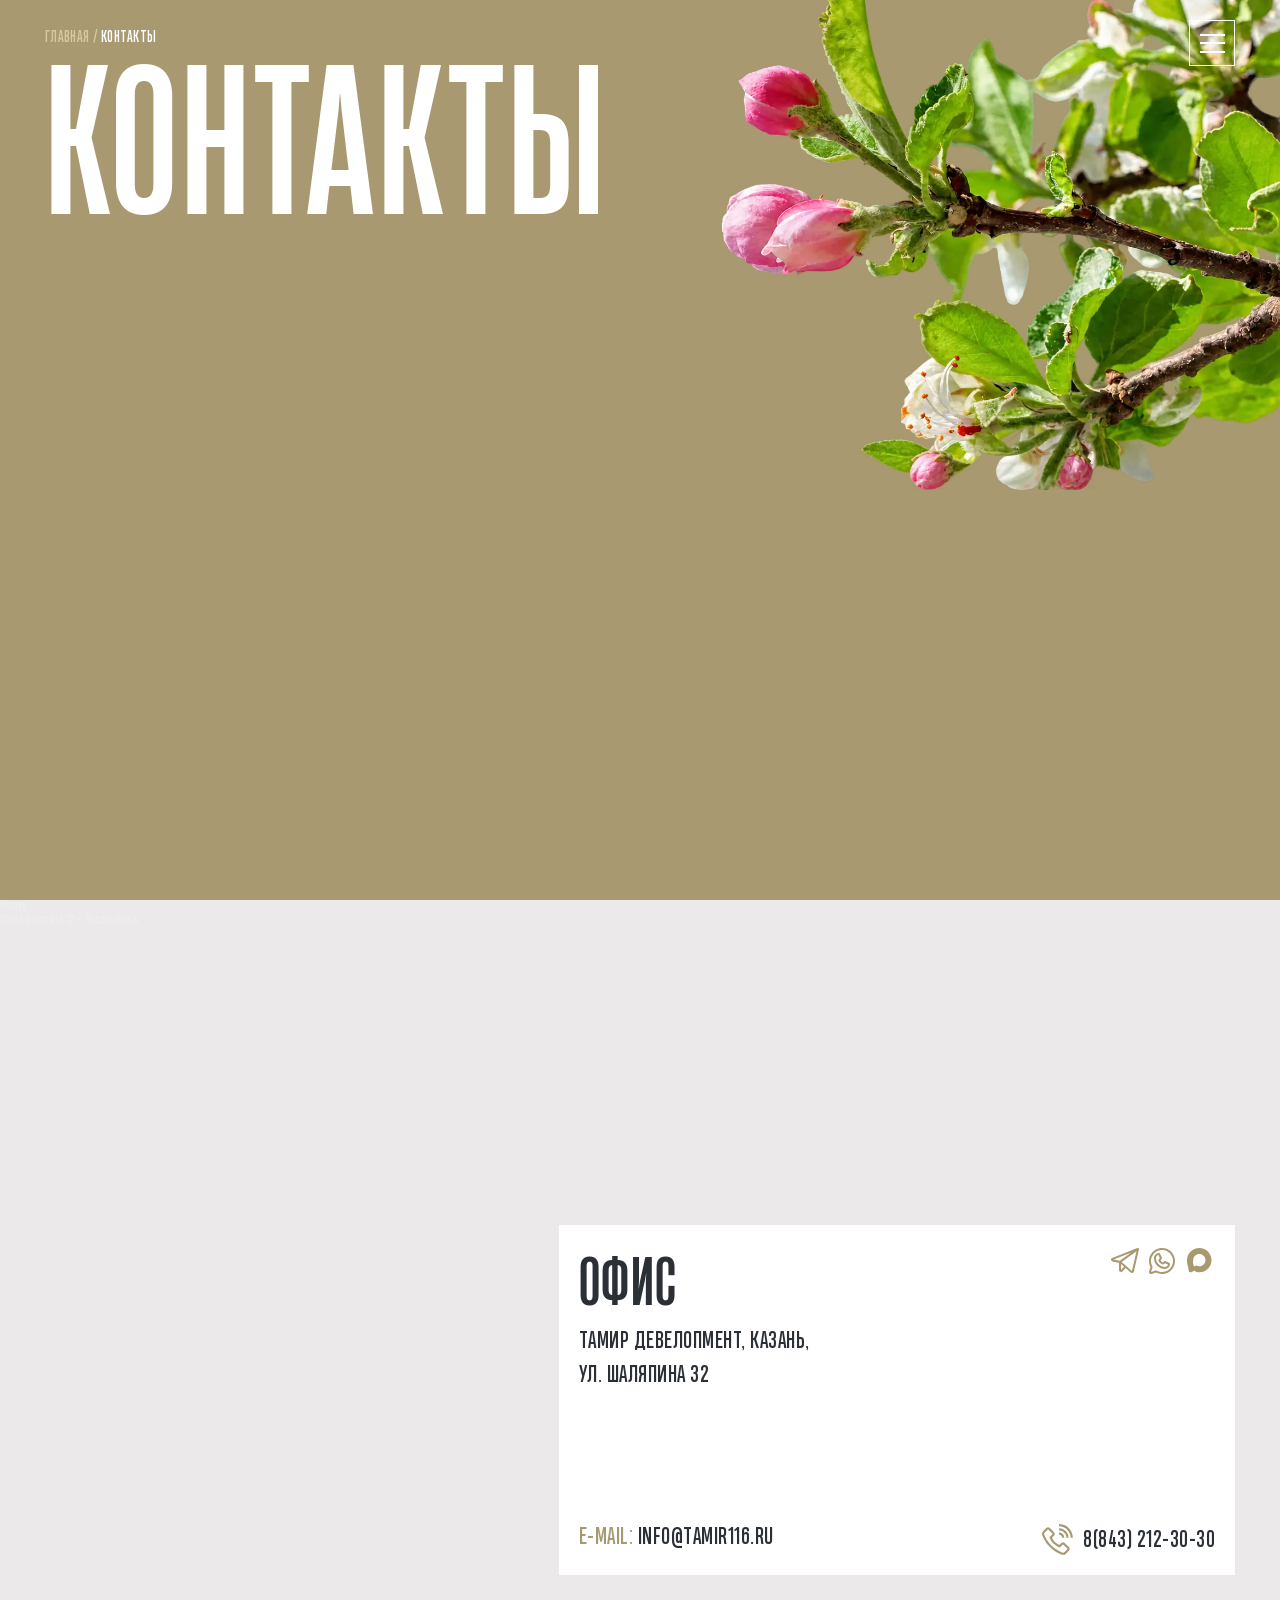
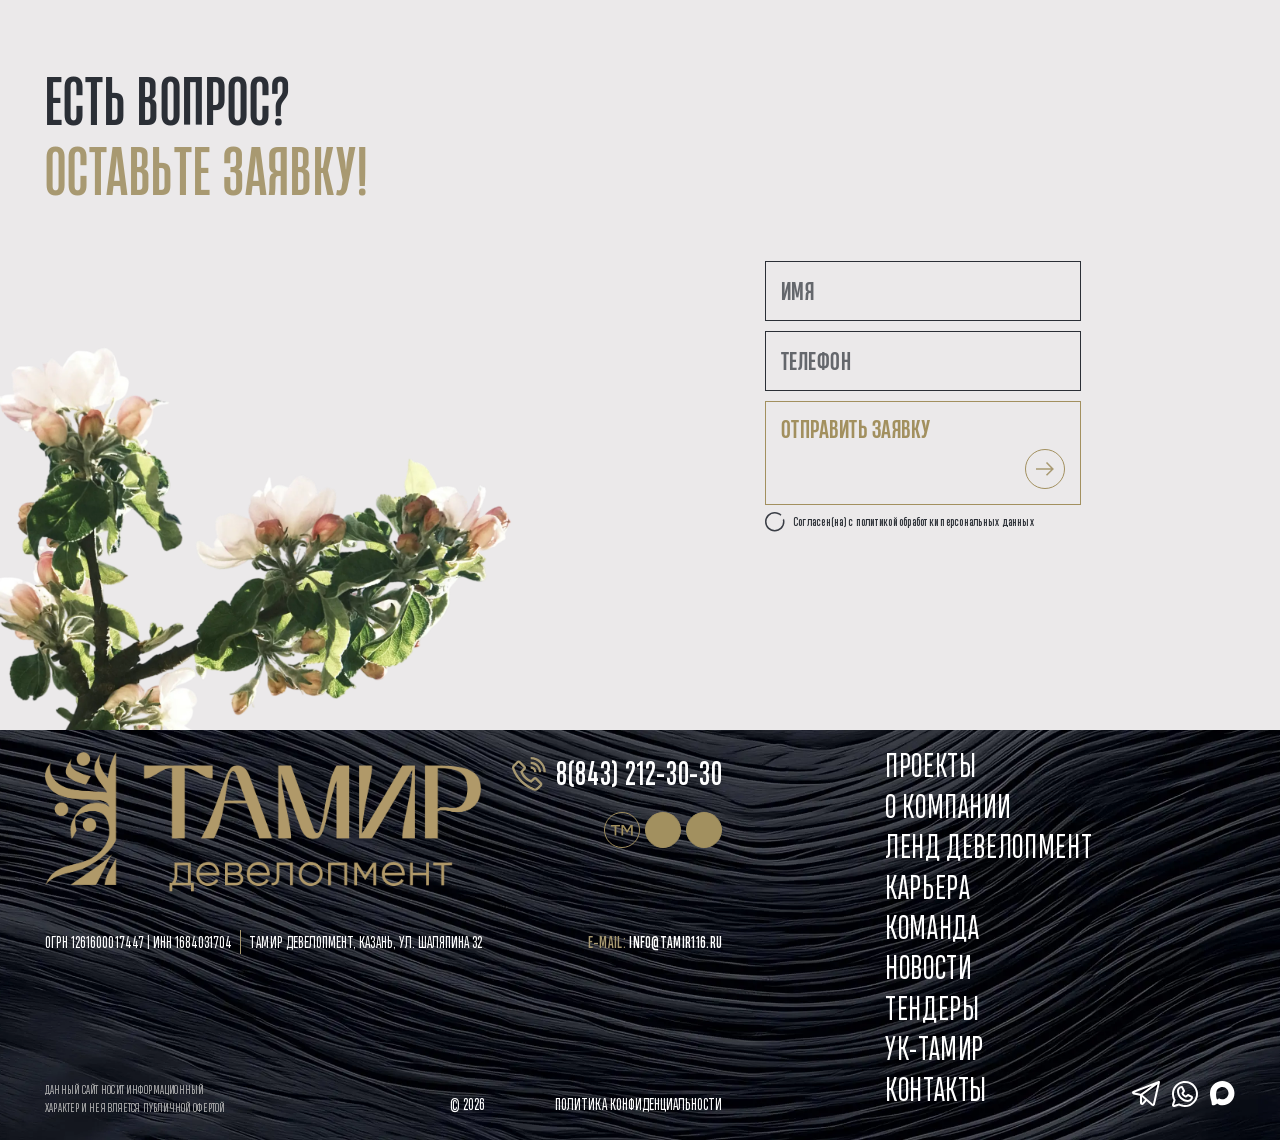
==== commit 346217ed: "comment25" ====
--- a/contacts.html
+++ b/contacts.html
@@ -13,6 +13,73 @@
 
 <body>
 	<div class="wrapper">
+		<header class="header header2">
+    <div class="container">
+        <div class="header__inner">
+            <div class="burger">
+                <span></span>
+                <span></span>
+                <span></span>
+            </div>
+            <div class="header__menu">
+                <div class="header__menu-top">
+                    <a href="index.html" class="header__logo">
+                        <img src="img/logo.svg" alt="">
+                    </a>
+                    <div class="header__group2">
+                        <a href="tel:88432123030" class="header__phone">
+                    <span class="header__phone-icon">
+                        <img src="img/phone.svg" alt="">
+                    </span>
+                            <span class="header__phone-text">8(843) 212-30-30</span>
+                        </a>
+                        <div class="burger-close">
+                            <img src="img/close.svg" alt="">
+                        </div>
+                    </div>
+                </div>
+                <div class="header__group3">
+                    <ul class="header__list">
+                        <li><a href="projects.html">ПРОЕКТЫ</a></li>
+                        <li><a href="">О КОМПАНИИ</a></li>
+                        <li><a href="land.html">ленд девелопмент</a></li>
+                        <li><a href="vacancies.html">КАРЬЕРА</a></li>
+                        <li><a href="team.html">КОМАНДА</a></li>
+                        <li><a href="news.html">НОВОСТИ</a></li>
+                        <li><a href="">ТЕНДЕРЫ</a></li>
+                        <li><a href="management-company.html">УК-ТАМИР</a></li>
+                        <li><a href="contacts.html">КОНТАКТЫ</a></li>
+                    </ul>
+                    <div class="header__socials">
+                        <a href="" class="header__social">
+                            <svg width="28" height="25" viewBox="0 0 28 25" fill="none" xmlns="http://www.w3.org/2000/svg">
+                                <path d="M27.6108 0.27352C27.4559 0.139731 27.2674 0.0507517 27.0656 0.0161696C26.8638 -0.0184126 26.6565 0.00271312 26.4658 0.0772705L1.1333 9.99102C0.774285 10.1306 0.470334 10.3831 0.26721 10.7104C0.0640856 11.0377 -0.0272168 11.4221 0.00704791 11.8058C0.0413126 12.1895 0.19929 12.5516 0.457196 12.8378C0.715102 13.1239 1.05898 13.3185 1.43705 13.3923L8.0008 14.681V21.9998C7.99951 22.3984 8.11798 22.7883 8.34086 23.1188C8.56373 23.4493 8.88074 23.7053 9.2508 23.8535C9.62029 24.0044 10.0266 24.0406 10.417 23.9575C10.8073 23.8743 11.1636 23.6756 11.4396 23.3873L14.6046 20.1048L19.6258 24.4998C19.9881 24.8211 20.4553 24.9989 20.9396 24.9998C21.1518 24.9996 21.3626 24.9663 21.5646 24.901C21.8945 24.7963 22.1912 24.607 22.4252 24.352C22.6593 24.0969 22.8224 23.785 22.8983 23.4473L27.9721 1.37477C28.0174 1.17571 28.0078 0.968046 27.9442 0.774046C27.8805 0.580046 27.7653 0.407022 27.6108 0.27352ZM19.9683 4.77352L8.76955 12.7935L2.56955 11.5773L19.9683 4.77352ZM10.0008 21.9998V16.0648L13.0996 18.7823L10.0008 21.9998ZM20.9421 22.9998L10.6071 13.9373L25.4821 3.27602L20.9421 22.9998Z" fill="#A2905F"/>
+                            </svg>
+                        </a>
+                        <a href="" class="header__social">
+                            <svg width="26" height="26" viewBox="0 0 26 26" fill="none" xmlns="http://www.w3.org/2000/svg">
+                                <path d="M20.4503 15.105L16.4503 13.105C16.2929 13.0265 16.1175 12.991 15.9419 13.002C15.7664 13.0129 15.5968 13.07 15.4503 13.1675L13.6141 14.3925C12.7712 13.9291 12.0775 13.2354 11.6141 12.3925L12.8391 10.5562C12.9365 10.4098 12.9936 10.2402 13.0046 10.0646C13.0156 9.88907 12.9801 9.7137 12.9016 9.55625L10.9016 5.55625C10.8187 5.38884 10.6906 5.248 10.5317 5.14968C10.3729 5.05137 10.1896 4.99952 10.0028 5C8.67675 5 7.40499 5.52678 6.4673 6.46447C5.52962 7.40215 5.00284 8.67392 5.00284 10C5.00615 12.9164 6.16613 15.7123 8.22832 17.7745C10.2905 19.8367 13.0865 20.9967 16.0028 21C16.6594 21 17.3096 20.8707 17.9163 20.6194C18.5229 20.3681 19.0741 19.9998 19.5384 19.5355C20.0027 19.0712 20.371 18.52 20.6222 17.9134C20.8735 17.3068 21.0028 16.6566 21.0028 16C21.003 15.8142 20.9513 15.6321 20.8538 15.474C20.7562 15.3159 20.6165 15.1881 20.4503 15.105ZM16.0028 19C13.6167 18.9974 11.3291 18.0483 9.6418 16.361C7.95455 14.6738 7.00548 12.3861 7.00284 10C7.00264 9.3064 7.24279 8.63416 7.68242 8.09768C8.12204 7.5612 8.73397 7.19362 9.41409 7.0575L10.8491 9.9325L9.62784 11.75C9.53658 11.8869 9.4805 12.0442 9.46459 12.2079C9.44867 12.3717 9.4734 12.5368 9.53659 12.6888C10.2521 14.3892 11.6049 15.742 13.3053 16.4575C13.4577 16.5235 13.6241 16.5505 13.7895 16.5361C13.9549 16.5217 14.1142 16.4663 14.2528 16.375L16.0791 15.1575L18.9541 16.5925C18.8169 17.2734 18.4477 17.8856 17.9095 18.3247C17.3713 18.7637 16.6974 19.0024 16.0028 19ZM13.0028 3.09594e-07C10.7584 -0.000489452 8.55211 0.58011 6.59865 1.68529C4.6452 2.79046 3.01115 4.38256 1.85555 6.30662C0.699959 8.23069 0.0621895 10.4212 0.00432243 12.6648C-0.0535446 14.9085 0.470462 17.1289 1.52534 19.11L0.106588 23.3662C-0.0109317 23.7186 -0.0279865 24.0968 0.0573348 24.4583C0.142656 24.8199 0.326982 25.1505 0.589652 25.4132C0.852322 25.6759 1.18296 25.8602 1.5445 25.9455C1.90604 26.0308 2.2842 26.0138 2.63659 25.8962L6.89284 24.4775C8.6363 25.4048 10.5681 25.9228 12.5416 25.992C14.5151 26.0613 16.4785 25.68 18.2827 24.8772C20.0868 24.0743 21.6844 22.871 22.9541 21.3586C24.2238 19.8462 25.1322 18.0644 25.6105 16.1484C26.0887 14.2325 26.1242 12.2328 25.7143 10.301C25.3043 8.36934 24.4596 6.55642 23.2444 4.9999C22.0291 3.44337 20.4753 2.18415 18.7007 1.31782C16.9262 0.451486 14.9776 0.000810288 13.0028 3.09594e-07ZM13.0028 24C11.0691 24.0013 9.16921 23.4921 7.49534 22.5238C7.37278 22.4527 7.23652 22.4085 7.09559 22.394C6.95465 22.3796 6.81226 22.3953 6.67784 22.44L2.00284 24L3.56159 19.325C3.60652 19.1907 3.6224 19.0483 3.60818 18.9074C3.59396 18.7665 3.54995 18.6301 3.47909 18.5075C2.26655 16.4111 1.77972 13.9732 2.09412 11.572C2.40852 9.17068 3.50658 6.94027 5.21795 5.22674C6.92932 3.51321 9.15833 2.41234 11.5592 2.0949C13.9601 1.77747 16.3986 2.26122 18.4965 3.47111C20.5944 4.68099 22.2344 6.54939 23.162 8.78644C24.0897 11.0235 24.2532 13.5042 23.6271 15.8436C23.0011 18.1831 21.6205 20.2505 19.6995 21.7253C17.7786 23.2 15.4246 23.9996 13.0028 24Z" fill="#A2905F"/>
+                            </svg>
+                        </a>
+                        <a href="" class="header__social">
+                            <svg width="25" height="25" viewBox="0 0 25 25" fill="none" xmlns="http://www.w3.org/2000/svg">
+                                <path fill-rule="evenodd" clip-rule="evenodd" d="M12.4916 24.2825C10.0914 24.2825 8.976 23.9321 7.03715 22.5305C5.81075 24.1073 1.9272 25.3396 1.75782 23.2313C1.75782 21.6487 1.40742 20.3114 1.0103 18.8514C0.53728 17.0526 0 15.0495 0 12.1471C0 5.21507 5.68813 0 12.4274 0C19.1725 0 24.4577 5.47203 24.4577 12.2113C24.4804 18.8464 19.1267 24.2471 12.4916 24.2825ZM12.5909 5.99178C9.30889 5.82243 6.75098 8.09418 6.18451 11.6565C5.71731 14.6057 6.54659 18.1973 7.25322 18.3842C7.59194 18.4659 8.44458 17.7768 8.976 17.2454C9.85476 17.8524 10.8781 18.217 11.9427 18.3024C15.3435 18.466 18.2493 15.877 18.4776 12.48C18.6105 9.07578 15.9922 6.19245 12.5909 5.99763V5.99178Z" fill="#A2905F"/>
+                            </svg>
+                        </a>
+                    </div>
+                </div>
+                <button class="header__btn btn btn-brown__outline" data-modal="contactModal">
+                    <span class="btn-text">ОСТАВИТЬ ЗАЯВКУ</span>
+                    <span class="btn-arrow">
+                        <svg width="18" height="14" viewBox="0 0 18 14" fill="none" xmlns="http://www.w3.org/2000/svg">
+                            <path d="M11.0391 0L9.96094 1.07812L15.0469 6.16406H0V7.66406H15.0469L9.96094 12.75L11.0391 13.8281L17.4141 7.45312L17.9297 6.91406L17.4141 6.375L11.0391 0Z" fill="#A2905F"/>
+                        </svg>
+                    </span>
+                </button>
+            </div>
+        </div>
+    </div>
+</header>
 		<main class="content">
 			<section class="contacts-main">
 				<div class="container">
@@ -105,7 +172,7 @@
 							</button>
 							<div class="form-check">
 								<input type="checkbox">
-								<label>Согласен(на) с политикой обработки <a href="">персональных данных</a></label>
+								<label>Согласен(на) с политикой обработки <a target="_blank" href="/policy.pdf">персональных данных</a></label>
 							</div>
 						</form>
 					</div>
--- a/css/style.min.css
+++ b/css/style.min.css
@@ -1,2 +1,2 @@
-@font-face{font-family:headingcompressedpro;font-weight:400;src:url(../fonts/headingcompressedpro-regular.woff) format("woff")}@font-face{font-family:headingcompressedpro;font-weight:400;src:url(../fonts/headingcompressedpro-regular.woff2) format("woff2")}@font-face{font-family:"Bebas Neue Cyrillic";font-weight:400;src:url("../fonts/Bebas Neue Cyrillic Regular.woff") format("woff")}@font-face{font-family:"Bebas Neue Cyrillic";font-weight:400;src:url("../fonts/Bebas Neue Cyrillic Regular.woff2") format("woff2")}@font-face{font-family:headingcompressedpro;font-weight:450;src:url(../fonts/headingcompressedpro-book.woff) format("woff")}@font-face{font-family:headingcompressedpro;font-weight:450;src:url(../fonts/headingcompressedpro-book.woff2) format("woff2")}@font-face{font-family:HeadingNowTrial35;font-weight:500;src:url(../fonts/Heading-Now-Trial-35-Medium.woff) format("woff")}@font-face{font-family:HeadingNowTrial35;font-weight:500;src:url(../fonts/Heading-Now-Trial-35-Medium.woff2) format("woff2")}@font-face{font-family:HeadingNowTrial45;font-weight:500;src:url(../fonts/Heading-Now-Trial-45-Medium.woff) format("woff")}@font-face{font-family:HeadingNowTrial45;font-weight:500;src:url(../fonts/Heading-Now-Trial-45-Medium.woff2) format("woff2")}*,::after,::before{-webkit-box-sizing:inherit;box-sizing:inherit}*{-webkit-box-sizing:border-box;box-sizing:border-box}a,body,div,form,h1,h2,h3,h4,h5,label,li,p,ul{margin:0;padding:0;border:0;text-decoration:none;line-height:1;-webkit-box-sizing:border-box;box-sizing:border-box}button,input,textarea{outline:0!important}button{border:none;cursor:pointer;-webkit-transition:.3s;-o-transition:.3s;transition:.3s}.btn{display:-webkit-box;display:-ms-flexbox;display:flex;-webkit-box-pack:center;-ms-flex-pack:center;justify-content:center;-webkit-box-align:center;-ms-flex-align:center;align-items:center}input:active,input[type=checkbox]:focus,input[type=file]:focus,input[type=radio]:focus,input[type=text]:focus{outline:0!important}html{height:100%;scroll-behavior:smooth;-webkit-box-sizing:border-box;box-sizing:border-box}body{height:100%;background:#ebe9ea;font-family:headingcompressedpro,sans-serif;font-weight:400;color:#2b2f36;overflow-x:hidden}.fixed-body{overflow:hidden}h1,h2,h3,h4,h5,h6,img,p{margin:0;padding:0;height:auto;-o-object-fit:cover;object-fit:cover}img{display:block}a{color:inherit;text-decoration:none;-webkit-transition:.3s;-o-transition:.3s;transition:.3s}li,ul{margin:0;padding:0;list-style:none}.container{max-width:1442px;padding:0 45px;margin:0 auto}@media screen and (max-width:992px){.container{padding:0 15px}}@media screen and (max-width:576px){.container{padding:0 11px}}.header{position:absolute;z-index:15;top:0;left:0;width:100%;border-bottom:1px solid rgba(255,255,255,.2);padding:20px 0;-webkit-transition:.3s;-o-transition:.3s;transition:.3s}.header--fixed{position:fixed;background:#fff}.header--fixed .header__phone{color:#2b2f36}.header__inner{display:-webkit-box;display:-ms-flexbox;display:flex;-webkit-box-pack:justify;-ms-flex-pack:justify;justify-content:space-between;-webkit-box-align:center;-ms-flex-align:center;align-items:center;gap:66px}.header__logo{width:207px;-ms-flex-negative:0;flex-shrink:0;display:block}.header__logo img{width:100%}.header__group{display:-webkit-box;display:-ms-flexbox;display:flex;-webkit-box-align:center;-ms-flex-align:center;align-items:center;gap:66px}.header__phone{display:-webkit-box;display:-ms-flexbox;display:flex;-webkit-box-align:center;-ms-flex-align:center;align-items:center;gap:10px;color:#fff}.header__phone:hover{color:#a2905f}.header__phone-icon{width:34px;-ms-flex-negative:0;flex-shrink:0;display:-webkit-box;display:-ms-flexbox;display:flex;-webkit-box-align:center;-ms-flex-align:center;align-items:center}.header__phone-icon img{width:100%;margin-top:-4px}.header__phone-text{font-size:32px;line-height:150%;font-weight:450;letter-spacing:.64px;text-transform:uppercase}.header__menu{position:fixed;z-index:25;top:0;right:-105%;width:34%;min-width:490px;height:100%;display:-webkit-box;display:-ms-flexbox;display:flex;-webkit-box-orient:vertical;-webkit-box-direction:normal;-ms-flex-direction:column;flex-direction:column;background:#fff;padding:22px 45px 50px 30px;pointer-events:none;-webkit-transition:.3s;-o-transition:.3s;transition:.3s;overflow-y:auto}@media screen and (min-width:1921px){.header__menu{width:45%}}.header__menu--active{right:0;pointer-events:auto}.header__menu-top{display:-webkit-box;display:-ms-flexbox;display:flex;-webkit-box-pack:justify;-ms-flex-pack:justify;justify-content:space-between;-webkit-box-align:center;-ms-flex-align:center;align-items:center;gap:10px;margin-bottom:65px}.header__menu .header__logo{display:none}.header__menu .header__phone{color:#2b2f36}.header__menu .header__phone:hover{color:#a2905f}.header__group2{width:100%;display:-webkit-box;display:-ms-flexbox;display:flex;-webkit-box-pack:justify;-ms-flex-pack:justify;justify-content:space-between;-webkit-box-align:center;-ms-flex-align:center;align-items:center;gap:6px}.header__group3{display:-webkit-box;display:-ms-flexbox;display:flex;-webkit-box-pack:justify;-ms-flex-pack:justify;justify-content:space-between;-webkit-box-align:end;-ms-flex-align:end;align-items:flex-end;gap:5px;margin-bottom:30px}.header__list{display:grid;grid-template-columns:100%;gap:15px}.header__list li a{font-family:HeadingNowTrial45;font-size:48px;line-height:100%;font-weight:500;letter-spacing:.96px;text-transform:uppercase;color:#a2905f}.header__list li a:hover{color:#2b2f36}.header__socials{-ms-flex-negative:0;flex-shrink:0;display:-webkit-box;display:-ms-flexbox;display:flex;-webkit-box-align:center;-ms-flex-align:center;align-items:center;gap:12px;margin-bottom:5px}.header__social{max-width:28px}.header__social:hover svg path{fill:#2b2f36}.header__social svg{max-width:100%;height:auto}.header__social svg path{-webkit-transition:.3s;-o-transition:.3s;transition:.3s}.header__btn{width:100%;-webkit-box-orient:vertical;-webkit-box-direction:normal;-ms-flex-direction:column;flex-direction:column;-webkit-box-align:start;-ms-flex-align:start;align-items:start;gap:8px;padding:15px;margin-top:auto}.header__btn .btn-text{font-family:HeadingNowTrial45;font-size:24px;line-height:100%;font-weight:500;letter-spacing:.48px}.header__btn .btn-arrow{width:40px;height:40px;margin-left:auto}.header__btn .btn-arrow svg{width:18px;height:auto}.burger{width:46px;height:46px;display:-webkit-box;display:-ms-flexbox;display:flex;-webkit-box-orient:vertical;-webkit-box-direction:normal;-ms-flex-direction:column;flex-direction:column;-webkit-box-pack:center;-ms-flex-pack:center;justify-content:center;-webkit-box-align:center;-ms-flex-align:center;align-items:center;gap:6.5px;border:1px solid #a2905f;cursor:pointer}.burger span{width:25px;height:2px;background:#a2905f}.burger-close{width:46px;height:46px;display:-webkit-box;display:-ms-flexbox;display:flex;-webkit-box-orient:vertical;-webkit-box-direction:normal;-ms-flex-direction:column;flex-direction:column;-webkit-box-pack:center;-ms-flex-pack:center;justify-content:center;-webkit-box-align:center;-ms-flex-align:center;align-items:center;border:1px solid #2b2f36;cursor:pointer}.burger-close img{width:18px}@media screen and (max-width:992px){.header{padding:15px 0}.header__inner{gap:10px}.header__logo{width:108px}.header__group{gap:6px}.header__phone{gap:10px}.header__phone-icon{width:24px}.header__phone-icon img{margin-top:-3px}.header__phone-text{font-size:18px;font-weight:400;letter-spacing:.36px}.header__menu{right:0;width:100%;min-width:unset;padding:15px 15px 50px;opacity:0}.header__menu--active{opacity:1}.header__menu-top{margin-bottom:45px}.header__menu .header__logo{display:block}.header__group2{width:auto}.header__group3{padding-left:12px}.header__list{gap:10px}.burger{width:35px;height:35px;gap:4px}.burger span{width:18px}.burger-close{width:35px;height:35px}}@media screen and (max-width:576px){.header__menu{padding-left:11px;padding-right:11px}.header__list li a{font-size:42px;letter-spacing:.84px}}.wrapper{position:relative;overflow:hidden}.btn-brown{border:1px solid #a2905f;background:#a2905f;color:#fff}.btn-brown:hover{background:#2b2f36;border-color:#2b2f36}.btn-brown .btn-arrow{-ms-flex-negative:0;flex-shrink:0;display:-webkit-box;display:-ms-flexbox;display:flex;-webkit-box-pack:center;-ms-flex-pack:center;justify-content:center;-webkit-box-align:center;-ms-flex-align:center;align-items:center;border:1px solid #fff;border-radius:50%;-webkit-transition:.3s;-o-transition:.3s;transition:.3s}.btn-brown .btn-arrow svg path{-webkit-transition:.3s;-o-transition:.3s;transition:.3s}.btn-brown .btn-text{text-transform:uppercase}.btn-brown__outline{border:1px solid #a2905f;background:rgba(0,0,0,0);color:#a2905f}.btn-brown__outline:hover{background:#a2905f;border-color:#a2905f;color:#fff}.btn-brown__outline:hover .btn-arrow{border-color:#fff}.btn-brown__outline:hover .btn-arrow svg path{fill:#fff}.btn-brown__outline .btn-arrow{-ms-flex-negative:0;flex-shrink:0;display:-webkit-box;display:-ms-flexbox;display:flex;-webkit-box-pack:center;-ms-flex-pack:center;justify-content:center;-webkit-box-align:center;-ms-flex-align:center;align-items:center;border:1px solid #a2905f;border-radius:50%;-webkit-transition:.3s;-o-transition:.3s;transition:.3s}.btn-brown__outline .btn-arrow svg path{-webkit-transition:.3s;-o-transition:.3s;transition:.3s}.btn-brown__outline .btn-text{text-transform:uppercase}.btn-white{border:1px solid #fff;background:#fff;color:#2b2f36}.btn-white:hover{color:#a2905f}.btn-white:hover .btn-arrow{border-color:#a2905f}.btn-white:hover .btn-arrow svg path{fill:#a2905f}.btn-white .btn-arrow{-ms-flex-negative:0;flex-shrink:0;display:-webkit-box;display:-ms-flexbox;display:flex;-webkit-box-pack:center;-ms-flex-pack:center;justify-content:center;-webkit-box-align:center;-ms-flex-align:center;align-items:center;border:1px solid #2b2f36;border-radius:50%;-webkit-transition:.3s;-o-transition:.3s;transition:.3s}.btn-white .btn-arrow svg path{-webkit-transition:.3s;-o-transition:.3s;transition:.3s}.btn-white .btn-text{text-transform:uppercase}.btn-white__outline{border:1px solid #fff;background:rgba(0,0,0,0);color:#fff}.btn-white__outline:hover{background:#fff;color:#a2905f}.btn-white__outline:hover .btn-arrow{border-color:#a2905f}.btn-white__outline:hover .btn-arrow svg path{fill:#a2905f}.btn-white__outline .btn-arrow{-ms-flex-negative:0;flex-shrink:0;display:-webkit-box;display:-ms-flexbox;display:flex;-webkit-box-pack:center;-ms-flex-pack:center;justify-content:center;-webkit-box-align:center;-ms-flex-align:center;align-items:center;border:1px solid #fff;border-radius:50%;-webkit-transition:.3s;-o-transition:.3s;transition:.3s}.btn-white__outline .btn-arrow svg path{-webkit-transition:.3s;-o-transition:.3s;transition:.3s}.btn-white__outline .btn-text{text-transform:uppercase}.btn-black__outline{border:1px solid #2b2f36;background:rgba(0,0,0,0);color:#2b2f36}.btn-black__outline:hover{background:#2b2f36;color:#fff}.btn-black__outline:hover .btn-arrow{border-color:#fff}.btn-black__outline:hover .btn-arrow svg path{fill:#fff}.btn-black__outline .btn-arrow{-ms-flex-negative:0;flex-shrink:0;display:-webkit-box;display:-ms-flexbox;display:flex;-webkit-box-pack:center;-ms-flex-pack:center;justify-content:center;-webkit-box-align:center;-ms-flex-align:center;align-items:center;border:1px solid #2b2f36;border-radius:50%;-webkit-transition:.3s;-o-transition:.3s;transition:.3s}.btn-black__outline .btn-arrow svg path{-webkit-transition:.3s;-o-transition:.3s;transition:.3s}.btn-black__outline .btn-text{text-transform:uppercase}.text200{font-family:HeadingNowTrial35;font-size:200px;line-height:90%;font-weight:500;letter-spacing:4px;text-transform:uppercase}.text128{font-family:HeadingNowTrial35;font-size:128px;line-height:90%;font-weight:500;letter-spacing:2.56px;text-transform:uppercase}.text96{font-family:HeadingNowTrial35;font-size:96px;line-height:90%;font-weight:500;letter-spacing:1.92px;text-transform:uppercase}.text64{font-family:HeadingNowTrial35;font-size:64px;line-height:110%;font-weight:500;letter-spacing:1.28px;text-transform:uppercase}.text48{font-family:HeadingNowTrial35;font-size:48px;line-height:110%;font-weight:500;letter-spacing:.96px;text-transform:uppercase}.text36{font-size:36px;line-height:120%;letter-spacing:.72px;text-transform:uppercase}.text24{font-size:24px;line-height:140%;letter-spacing:.48px;text-transform:uppercase}.inline{display:inline-block}.swiper-button-next,.swiper-button-prev{z-index:1;width:40px;height:40px;border:1px solid #fff;border-radius:50%}.swiper-button-next:after,.swiper-button-prev:after{display:none}.swiper-button-next:hover,.swiper-button-prev:hover{background:#a2905f;border-color:#a2905f}.swiper-button-next svg,.swiper-button-prev svg{width:18px;height:auto}.swiper-button-next svg path,.swiper-button-prev svg path{-webkit-transition:.3s;-o-transition:.3s;transition:.3s}.swiper-pagination{z-index:1}.swiper-pagination-progressbar{height:3px!important;background:#fff}.swiper-pagination-progressbar-fill{background:#a2905f!important}.breadcrumbs{position:relative;z-index:2}.breadcrumbs__items{display:-webkit-box;display:-ms-flexbox;display:flex;-ms-flex-wrap:wrap;flex-wrap:wrap;-webkit-box-align:center;-ms-flex-align:center;align-items:center;gap:3px}.breadcrumbs__item{font-size:16px;line-height:100%;letter-spacing:.32px;text-transform:uppercase;color:#d8c99e}.breadcrumbs__item--active,.breadcrumbs__item:hover{color:#fff}.item-show{min-height:120px;display:-webkit-box;display:-ms-flexbox;display:flex;-webkit-box-pack:justify;-ms-flex-pack:justify;justify-content:space-between;-webkit-box-align:center;-ms-flex-align:center;align-items:center;gap:10px;border:1px solid #2b2f36;padding:10px 45px;cursor:pointer}.item-show--active{background:#a2905f;border-color:#a2905f;color:#fff}.item-show--active .item-arrow svg{-webkit-transform:rotate(-180deg);-ms-transform:rotate(-180deg);transform:rotate(-180deg)}.item-show--active .item-arrow svg path{fill:#fff}.item-arrow{width:32px;height:32px;-ms-flex-negative:0;flex-shrink:0;display:-webkit-box;display:-ms-flexbox;display:flex;-webkit-box-pack:center;-ms-flex-pack:center;justify-content:center;-webkit-box-align:center;-ms-flex-align:center;align-items:center}.item-arrow svg{width:22px;height:auto;-webkit-transition:.3s;-o-transition:.3s;transition:.3s}.item-arrow svg path{-webkit-transition:.3s;-o-transition:.3s;transition:.3s}.item-hidden{display:none;background:#fff}@media screen and (max-width:992px){.text200{font-size:64px;letter-spacing:1.28px}.text128{font-size:64px;line-height:100%;letter-spacing:1.28px}.text96{font-size:48px;letter-spacing:.96px}.text64{font-size:36px;letter-spacing:.72px}.text48{font-size:32px;letter-spacing:.64px}.text36{font-size:24px;letter-spacing:.48px}.text24{font-size:16px;line-height:160%;letter-spacing:.32px}}.main{position:relative;background-image:url(../img/main-img.webp);background-repeat:no-repeat;background-position:center;background-size:cover}.main:after{content:"";position:absolute;top:0;left:0;width:100%;height:100%;background:-webkit-gradient(linear,left top,left bottom,color-stop(11.71%,rgba(0,0,0,.84)),to(rgba(0,0,0,0)));background:-o-linear-gradient(top,rgba(0,0,0,.84) 11.71%,rgba(0,0,0,0) 100%);background:linear-gradient(180deg,rgba(0,0,0,.84) 11.71%,rgba(0,0,0,0) 100%);pointer-events:none}.main .container{position:relative;z-index:2}.main__inner{min-height:100vh;display:-webkit-box;display:-ms-flexbox;display:flex;-webkit-box-orient:vertical;-webkit-box-direction:normal;-ms-flex-direction:column;flex-direction:column;-webkit-box-pack:justify;-ms-flex-pack:justify;justify-content:space-between;-webkit-box-align:start;-ms-flex-align:start;align-items:start;gap:50px;padding:100px 0 50px}.main__title span{display:block;font-family:HeadingNowTrial35;font-size:128px;line-height:100%;font-weight:500;letter-spacing:2.56px;color:#fff}.main__title span:nth-child(2){padding-left:45px}.main__title span:nth-child(3){padding-left:315px}.main__title i{font-style:normal}.main__btn{min-width:315px;-webkit-box-orient:vertical;-webkit-box-direction:normal;-ms-flex-direction:column;flex-direction:column;-webkit-box-align:start;-ms-flex-align:start;align-items:start;gap:8px;padding:15px;margin-left:auto}.main__btn .btn-text{font-family:HeadingNowTrial45;font-size:24px;line-height:100%;font-weight:500;letter-spacing:.48px}.main__btn .btn-arrow{width:40px;height:40px;margin-left:auto}.main__btn .btn-arrow svg{width:18px;height:auto}.info{position:relative;overflow:hidden}.info .container{padding:0}.info__inner{position:relative;width:100%}@media screen and (min-width:993px){.info__inner{font-size:min(16px,1.1095700416vw)}}.info .swiper{overflow:unset}.info .swiper-wrapper{-webkit-box-align:stretch;-ms-flex-align:stretch;align-items:stretch}.info-slide{position:relative;z-index:2;height:auto;min-height:100vh;padding:3.75em 2.813em}.info-slide--1 .info__title{padding-left:8.438em}.info-slide--1 .info__title span{display:block}.info-slide--1 .info__text{max-width:65.125em;padding-left:19.688em}.info-slide--1 .info__img{margin-left:auto}.info-slide--2 .info__img{margin-bottom:1.25em}.info-slide--2 .info__title{max-width:48.875em;margin-left:auto;margin-right:8.375em}.info-slide--2 .info__text{max-width:40em;margin-left:auto;margin-right:1.188em;margin-bottom:0}.info-slide--3 .info__group{max-width:57.25em;margin-left:auto;margin-right:10em}.info-slide--3 .info__img{margin-bottom:1.25em}.info-slide--3 .info__title{max-width:48.875em}.info-slide--3 .info__text{max-width:37.5em;margin-left:auto;margin-right:4.75em;margin-bottom:0}.info-slide--4 .info__group{max-width:57.25em;margin-left:auto}.info-slide--4 .info__title{max-width:31.25em;margin-left:-7.5em}.info-slide--4 .info__text{max-width:41.063em}.info__title{margin-bottom:.625em}.info__title .text64{font-size:4em;letter-spacing:.02em}.info__title span{color:#a89971}.info__text{margin-bottom:1.25em}.info__text .text24{font-size:1.5em;letter-spacing:.02em}.info__img{max-width:57.25em}.info__img img{width:100%}.info__logo{position:absolute;top:3.438em;left:2.813em;width:362em;pointer-events:none}.info__logo img{width:100%}.info__slider-btns{position:absolute;z-index:2;top:60px;right:45px;display:-webkit-box;display:-ms-flexbox;display:flex;-webkit-box-align:center;-ms-flex-align:center;align-items:center;gap:15px}.info .swiper-button-next,.info .swiper-button-prev{position:static;width:60px;height:60px;border-color:#a89971;margin:0}.info .swiper-button-next:hover svg path,.info .swiper-button-prev:hover svg path{fill:#fff}.info .swiper-button-next svg,.info .swiper-button-prev svg{width:27px;height:auto}.info .swiper-pagination{z-index:2;top:unset;bottom:30px}.info__pagination{position:absolute;left:2.813em;right:2.813em;bottom:1.875em;height:2px;display:none!important;background:#fff;overflow:hidden}.info__pagination-progress{width:100%;height:100%;background:#cabb95;-webkit-transform:scaleX(0);-ms-transform:scaleX(0);transform:scaleX(0);-webkit-transform-origin:left center;-ms-transform-origin:left center;transform-origin:left center}.projects{background-image:url(../img/projects-img.webp);background-repeat:no-repeat;background-position:center;background-size:cover;color:#fff;overflow:hidden}.projects__inner{display:-webkit-box;display:-ms-flexbox;display:flex;-webkit-box-pack:end;-ms-flex-pack:end;justify-content:flex-end;-webkit-box-align:start;-ms-flex-align:start;align-items:start;gap:5px;padding-right:260px}.projects__title{font-family:HeadingNowTrial35;font-size:290px;line-height:100%;font-weight:500;letter-spacing:5.8px;-webkit-writing-mode:sideways-lr;-ms-writing-mode:sideways-lr;writing-mode:sideways-lr}.projects__text{max-width:410px;padding:45px 0}.projects__text span{display:inline-block;color:#2b2f36}.projects__text i{font-style:normal}.projects2{padding:60px 0}.projects2__inner{display:-webkit-box;display:-ms-flexbox;display:flex;-webkit-box-align:stretch;-ms-flex-align:stretch;align-items:stretch;gap:80px}.projects2__group{width:355px;-ms-flex-negative:0;flex-shrink:0;display:-webkit-box;display:-ms-flexbox;display:flex;-webkit-box-orient:vertical;-webkit-box-direction:normal;-ms-flex-direction:column;flex-direction:column;-webkit-box-pack:justify;-ms-flex-pack:justify;justify-content:space-between;gap:20px}.projects2__title span{color:#a2905f}.projects2__btn{max-width:316px;-webkit-box-orient:vertical;-webkit-box-direction:normal;-ms-flex-direction:column;flex-direction:column;-webkit-box-align:start;-ms-flex-align:start;align-items:start;gap:8px;padding:15px}.projects2__btn .btn-text{font-family:HeadingNowTrial45;font-size:24px;line-height:100%;font-weight:500;letter-spacing:.48px}.projects2__btn .btn-arrow{width:40px;height:40px;margin-left:auto}.projects2__btn .btn-arrow svg{width:18px;height:auto}.projects2__slider{position:relative;width:calc(100% - 435px);max-width:600px;-webkit-clip-path:inset(0 -5000px -34px 0);clip-path:inset(0 -5000px -34px 0)}.projects2 .swiper{overflow:unset}.projects2 .swiper-wrapper{-webkit-box-align:stretch;-ms-flex-align:stretch;align-items:stretch}.projects2__slider-btns{position:absolute;right:20px;bottom:15px;display:-webkit-box;display:-ms-flexbox;display:flex;-webkit-box-align:center;-ms-flex-align:center;align-items:center;gap:10px}.projects2 .swiper-button-next,.projects2 .swiper-button-prev{position:static;margin:0}.projects2 .swiper-button-prev svg{-webkit-transform:rotate(-180deg);-ms-transform:rotate(-180deg);transform:rotate(-180deg)}.projects2 .swiper-button-disabled{opacity:0!important}.projects2 .swiper-pagination{top:unset;bottom:-33px;width:var(--pagination-width)!important}.projects2 .swiper-slide{height:auto;--border-opacity:1;--slide-text-color:#A2905F;--overlay-opacity:0.78;--effect-duration:0ms;pointer-events:none}.projects2 .swiper-slide .project2-card__img{position:relative;border:1px solid rgb(162 144 95/var(--border-opacity))}.projects2 .swiper-slide .project2-card__img:after{content:"";position:absolute;top:0;left:0;width:100%;height:100%;background:#ebe9ea;opacity:var(--overlay-opacity);-webkit-transition:opacity var(--effect-duration) ease;-o-transition:opacity var(--effect-duration) ease;transition:opacity var(--effect-duration) ease;pointer-events:none}.projects2 .swiper-slide .project2-card__group{color:var(--slide-text-color);-webkit-transition:color var(--effect-duration) ease;-o-transition:color var(--effect-duration) ease;transition:color var(--effect-duration) ease}.projects2 .swiper-slide-active{pointer-events:auto}.project2-card{position:relative}.project2-card__img{position:relative;padding-bottom:140%}.project2-card__img img{position:absolute;top:0;left:0;width:100%;height:100%;display:block}.project2-card__status{position:absolute;top:20px;left:20px;max-width:calc(100% - 40px);border:1px solid #a2905f;padding:10px;font-family:HeadingNowTrial45;font-size:16px;line-height:100%;font-weight:500;letter-spacing:.32px;color:#a2905f}.project2-card__group{position:absolute;left:15px;bottom:15px;max-width:calc(100% - 135px);color:#a2905f;-webkit-transition:color .6s;-o-transition:color .6s;transition:color .6s}.project2-card__subtitle{font-family:HeadingNowTrial45;line-height:100%;margin-bottom:5px}.geography .container{padding:0}.geography__inner{position:relative}.geography__title{position:absolute;z-index:2;top:223px;left:45px;max-width:calc(100% - 90px);color:#a2905f}.geography .map svg{width:100%;height:auto}.geography .point-map{cursor:pointer}.vacancies{padding-bottom:120px}.vacancies .container{padding:0}.vacancies__wrap{display:grid;grid-template-columns:4.71fr 9.61fr;gap:10px;margin-bottom:90px}.vacancies__img{margin-bottom:40px}.vacancies__img img{width:100%}.vacancies__title{padding-left:45px}.vacancies__title span{color:#a2905f}.vacancies__text{display:grid;grid-template-columns:100%;gap:20px;padding-right:45px}.vacancies__text p{max-width:480px}.vacancies__text p:nth-child(1){margin-bottom:10px}.vacancies__text p:nth-child(2),.vacancies__text p:nth-child(3){margin-left:240px;color:#a2905f}.vacancies__images{display:none}.vacancies__bottom{display:-webkit-box;display:-ms-flexbox;display:flex;-webkit-box-pack:justify;-ms-flex-pack:justify;justify-content:space-between;-webkit-box-align:end;-ms-flex-align:end;align-items:flex-end;gap:20px;padding:0 45px}.vacancies__employees{display:-webkit-box;display:-ms-flexbox;display:flex;-webkit-box-align:center;-ms-flex-align:center;align-items:center}.vacancies__employee{width:90px}.vacancies__employee:not(:first-child){margin-left:-20px}.vacancies__employee img{width:100%}.vacancies__link{width:90px;height:90px;display:-webkit-box;display:-ms-flexbox;display:flex;-webkit-box-pack:center;-ms-flex-pack:center;justify-content:center;-webkit-box-align:center;-ms-flex-align:center;align-items:center;background:#a2905f;border-radius:50%;margin-left:-20px}.vacancies__link:hover{background:#2b2f36}.vacancies__link svg{width:27px;height:auto}.vacancies__btn{min-width:316px;-webkit-box-orient:vertical;-webkit-box-direction:normal;-ms-flex-direction:column;flex-direction:column;-webkit-box-align:start;-ms-flex-align:start;align-items:start;gap:8px;padding:15px}.vacancies__btn .btn-text{font-family:HeadingNowTrial45;font-size:24px;line-height:100%;font-weight:500;letter-spacing:.48px}.vacancies__btn .btn-arrow{width:40px;height:40px;margin-left:auto}.vacancies__btn .btn-arrow svg{width:18px;height:auto}.news{background-image:url(../img/news-img.webp);background-repeat:no-repeat;background-position:center;background-size:cover;padding:8px 0;overflow:hidden}.news__inner{display:-webkit-box;display:-ms-flexbox;display:flex;-webkit-box-pack:justify;-ms-flex-pack:justify;justify-content:space-between;-webkit-box-align:start;-ms-flex-align:start;align-items:start;gap:5px}.news__group{padding:37px 0}.news__text{max-width:480px;color:#fff;margin-bottom:25px}.news__text i{font-style:normal;color:#2b2f36}.news__subgroup{display:-webkit-box;display:-ms-flexbox;display:flex;-webkit-box-align:center;-ms-flex-align:center;align-items:center;gap:20px}.news .dzen{width:204px}.news .dzen img{width:100%}.news .telegram{width:60px}.news .telegram img{width:100%}.news__title{font-family:HeadingNowTrial35;font-size:290px;line-height:100%;font-weight:500;letter-spacing:5.8px;-webkit-writing-mode:sideways-lr;-ms-writing-mode:sideways-lr;writing-mode:sideways-lr;color:#fff;margin-right:-33px}.news2{padding:60px 0}.news2__inner{position:relative}.news2__btn{max-width:316px;width:100%;-webkit-box-pack:justify;-ms-flex-pack:justify;justify-content:space-between;gap:10px;padding:10px 10px 10px 15px;margin-left:auto;margin-bottom:70px}.news2__btn .btn-text{font-family:HeadingNowTrial45;font-size:24px;line-height:100%;font-weight:500;letter-spacing:.48px}.news2__btn .btn-arrow{width:40px;height:40px;-ms-flex-negative:0;flex-shrink:0;display:-webkit-box;display:-ms-flexbox;display:flex;-webkit-box-pack:center;-ms-flex-pack:center;justify-content:center;-webkit-box-align:center;-ms-flex-align:center;align-items:center;border:1px solid #a89971;border-radius:50%}.news2__btn .btn-arrow svg{width:18px;height:auto}.news2__slider{max-width:1160px;margin:0 auto}.news2 .swiper{overflow:unset}.news2__slider-btns{position:absolute;top:2px;left:50%;-webkit-transform:translate(-50%,0);-ms-transform:translate(-50%,0);transform:translate(-50%,0);display:-webkit-box;display:-ms-flexbox;display:flex;-webkit-box-align:center;-ms-flex-align:center;align-items:center;gap:15px}.news2 .swiper-button-next,.news2 .swiper-button-prev{position:static;width:60px;height:60px;border-color:#a89971;margin:0}.news2 .swiper-button-next:hover svg path,.news2 .swiper-button-prev:hover svg path{fill:#fff}.news2 .swiper-button-next svg,.news2 .swiper-button-prev svg{width:27px;height:auto}.news2-card{position:relative}.news2-card__img{position:relative;display:block;padding-bottom:124.5%;overflow:hidden}.news2-card__img:hover img{-webkit-transform:scale(1.125);-ms-transform:scale(1.125);transform:scale(1.125)}.news2-card__img img{position:absolute;top:0;left:0;width:100%;height:100%;-webkit-transition:.5s;-o-transition:.5s;transition:.5s}.news2-card__date{position:absolute;z-index:2;top:15px;left:15px;max-width:calc(100% - 30px);display:-webkit-box;display:-ms-flexbox;display:flex;-ms-flex-wrap:wrap;flex-wrap:wrap;-webkit-box-align:center;-ms-flex-align:center;align-items:center;gap:5px;font-size:16px;line-height:150%;font-weight:450;letter-spacing:.32px;text-transform:uppercase;color:#fff}.news2-card__title{position:absolute;left:15px;bottom:15px;width:calc(100% - 30px);max-width:446px;color:#fff}.news2-card__title:hover{color:#a89971}.about{padding:60px 0;overflow:hidden}.about__inner{position:relative}.about__text{position:relative;z-index:4;max-width:436px;color:#a2905f;margin-bottom:400px}.about__group{position:absolute;left:50%;bottom:-60px;-webkit-transform:translate(-50%,0);-ms-transform:translate(-50%,0);transform:translate(-50%,0);width:100%}.about__img{position:absolute;z-index:3;left:50%;bottom:0;-webkit-transform:translate(-50%,0);-ms-transform:translate(-50%,0);transform:translate(-50%,0);max-width:721px;width:100%}.about__img img{width:100%}.about__img img:nth-child(2){display:none}.about__logo{position:absolute;z-index:2;left:50%;bottom:240px;-webkit-transform:translate(-50%,0);-ms-transform:translate(-50%,0);transform:translate(-50%,0);max-width:1252px;width:100%}.about__logo img{width:100%}.about__img-text{position:absolute;left:50%;bottom:0;-webkit-transform:translate(-50%,0);-ms-transform:translate(-50%,0);transform:translate(-50%,0);max-width:1192px;width:100%}.about__img-text img{width:100%}.about__img-text img:nth-child(2){display:none}.about__btn{position:relative;z-index:4;min-width:316px;width:-webkit-max-content;width:-moz-max-content;width:max-content;-webkit-box-orient:vertical;-webkit-box-direction:normal;-ms-flex-direction:column;flex-direction:column;-webkit-box-align:start;-ms-flex-align:start;align-items:start;gap:8px;padding:15px;margin-left:auto}.about__btn .btn-text{font-family:HeadingNowTrial45;font-size:24px;line-height:100%;font-weight:500;letter-spacing:.48px}.about__btn .btn-arrow{width:40px;height:40px;margin-left:auto}.about__btn .btn-arrow svg{width:18px;height:auto}.survey{border-top:7px solid #e5e5e5;border-bottom:7px solid #e5e5e5;padding:85px 0 135px}.survey__top{margin-bottom:115px}.survey__title{line-height:100%;margin-bottom:10px}.survey__subtitle{color:#a2905f}.survey__wrap{display:grid;grid-template-columns:100%;gap:100px}.survey__group--2 .survey__item-checkboxes{margin:0}.survey__title2{margin-bottom:45px}.survey__items{display:-webkit-box;display:-ms-flexbox;display:flex;-webkit-box-pack:justify;-ms-flex-pack:justify;justify-content:space-between;-webkit-box-align:stretch;-ms-flex-align:stretch;align-items:stretch;gap:120px}.survey__items-left{max-width:752px;width:100%;-webkit-box-flex:1;-ms-flex-positive:1;flex-grow:1;display:-webkit-box;display:-ms-flexbox;display:flex;-webkit-box-pack:justify;-ms-flex-pack:justify;justify-content:space-between;-webkit-box-align:stretch;-ms-flex-align:stretch;align-items:stretch;gap:120px}.survey__items-right{-webkit-box-flex:1;-ms-flex-positive:1;flex-grow:1;display:-webkit-box;display:-ms-flexbox;display:flex;-webkit-box-pack:end;-ms-flex-pack:end;justify-content:flex-end;margin-left:auto}.survey__items-right .survey__item-title{text-align:right}.survey__items-right .survey__item-checkboxes{margin-left:auto}.survey__item{width:100%;height:100%;display:-webkit-box;display:-ms-flexbox;display:flex;-webkit-box-orient:vertical;-webkit-box-direction:normal;-ms-flex-direction:column;flex-direction:column}.survey__item-title{line-height:140%;color:#a2905f;margin-bottom:30px}.survey__item-checkboxes{max-width:316px;width:100%;display:grid;grid-template-columns:100%;gap:10px;margin-top:auto}.survey__item-checkbox{position:relative}.survey__item-checkbox input{position:absolute;z-index:2;top:0;left:0;width:100%;height:100%;padding:0;margin:0;opacity:0}.survey__item-checkbox input:checked~label:after{opacity:1}.survey__item-checkbox label{min-height:60px;display:-webkit-box;display:-ms-flexbox;display:flex;-webkit-box-align:center;-ms-flex-align:center;align-items:center;border:1px solid #a8a8a8;padding:10px 10px 10px 65px;font-family:HeadingNowTrial45;font-size:24px;line-height:100%;letter-spacing:.48px;text-transform:uppercase}.survey__item-checkbox label:before{content:"";position:absolute;top:50%;left:15px;-webkit-transform:translate(0,-50%);-ms-transform:translate(0,-50%);transform:translate(0,-50%);width:40px;height:40px;border:1px solid #2b2f36;border-radius:50%}.survey__item-checkbox label:after{content:"";position:absolute;top:50%;left:25px;-webkit-transform:translate(0,-50%);-ms-transform:translate(0,-50%);transform:translate(0,-50%);width:20px;height:20px;background:#a2905f;border-radius:50%;opacity:0}.survey .form{max-width:316px;width:100%;display:grid;grid-template-columns:100%;gap:10px}.survey .form-group input{width:100%;height:60px;background:rgba(0,0,0,0);border:1px solid #2b2f36;padding:0 15px;font-family:HeadingNowTrial45;font-size:24px;line-height:100%;font-weight:500;letter-spacing:.48px;text-transform:uppercase;color:#2b2f36}.survey .form-group input::-webkit-input-placeholder{color:rgba(43,47,54,.7)}.survey .form-group input::-moz-placeholder{color:rgba(43,47,54,.7)}.survey .form-group input:-ms-input-placeholder{color:rgba(43,47,54,.7)}.survey .form-group input::-ms-input-placeholder{color:rgba(43,47,54,.7)}.survey .form-group input::placeholder{color:rgba(43,47,54,.7)}.survey .form-btn{width:100%;-webkit-box-orient:vertical;-webkit-box-direction:normal;-ms-flex-direction:column;flex-direction:column;-webkit-box-align:start;-ms-flex-align:start;align-items:start;gap:8px;padding:15px}.survey .form-btn .btn-text{font-family:HeadingNowTrial45;font-size:24px;line-height:100%;font-weight:500;letter-spacing:.48px}.survey .form-btn .btn-arrow{width:40px;height:40px;margin-left:auto}.survey .form-btn .btn-arrow svg{width:18px;height:auto}.survey .form-check{position:relative;cursor:pointer}.survey .form-check input{position:absolute;z-index:3;top:0;left:0;width:100%;height:100%;padding:0;margin:0;cursor:pointer;opacity:0}.survey .form-check input:checked~label:after{background-image:url(../img/check.svg)}.survey .form-check label{position:relative;display:block;padding-left:28px;font-size:12px;line-height:130%;letter-spacing:.24px}.survey .form-check label:before{content:"";position:absolute;top:-2.5px;left:0;width:20px;height:20px;background-image:url(../img/check-border.svg);background-repeat:no-repeat;background-position:center;background-size:cover}.survey .form-check label:after{content:"";position:absolute;z-index:2;top:-.5px;left:6px;width:15px;height:12px;background-repeat:no-repeat;background-position:center;background-size:15px auto}.survey .form-check label a{position:relative;z-index:4}.survey .form-check label a:hover{color:#a2905f}.installment{border-bottom:7px solid #e5e5e5;padding:60px 0 140px}.installment__inner{position:relative}.installment__top{position:relative;z-index:2;margin-bottom:58px}.installment__subtitle{text-transform:uppercase;color:#a2905f;margin-bottom:10px}.installment__title{max-width:800px;margin-bottom:24px}.installment__text{max-width:652px}.installment__wrap{position:relative;z-index:2;display:-webkit-box;display:-ms-flexbox;display:flex;-webkit-box-pack:justify;-ms-flex-pack:justify;justify-content:space-between;-webkit-box-align:start;-ms-flex-align:start;align-items:start;gap:60px}.installment__items{display:grid;grid-template-columns:repeat(2,calc(50% - 10px));gap:20px}.installment__item{max-width:316px;width:100%;min-height:160px;border:1px solid #a2905f;padding:15px}.installment__item-title{color:#a2905f;margin-bottom:10px}.installment__item-text{max-width:270px;font-size:16px;line-height:140%;letter-spacing:.32px;text-transform:uppercase}.installment .form{max-width:316px;width:100%;-ms-flex-negative:0;flex-shrink:0;display:grid;grid-template-columns:100%;gap:10px}.installment .form-group input{width:100%;height:60px;background:rgba(0,0,0,0);border:1px solid #2b2f36;padding:0 15px;font-family:HeadingNowTrial45;font-size:24px;line-height:100%;font-weight:500;letter-spacing:.48px;text-transform:uppercase;color:#2b2f36}.installment .form-group input::-webkit-input-placeholder{color:rgba(43,47,54,.7)}.installment .form-group input::-moz-placeholder{color:rgba(43,47,54,.7)}.installment .form-group input:-ms-input-placeholder{color:rgba(43,47,54,.7)}.installment .form-group input::-ms-input-placeholder{color:rgba(43,47,54,.7)}.installment .form-group input::placeholder{color:rgba(43,47,54,.7)}.installment .form-btn{width:100%;-webkit-box-orient:vertical;-webkit-box-direction:normal;-ms-flex-direction:column;flex-direction:column;-webkit-box-align:start;-ms-flex-align:start;align-items:start;gap:8px;padding:15px}.installment .form-btn .btn-text{font-family:HeadingNowTrial45;font-size:24px;line-height:100%;font-weight:500;letter-spacing:.48px}.installment .form-btn .btn-arrow{width:40px;height:40px;margin-left:auto}.installment .form-btn .btn-arrow svg{width:18px;height:auto}.installment .form-check{position:relative;cursor:pointer}.installment .form-check input{position:absolute;z-index:3;top:0;left:0;width:100%;height:100%;padding:0;margin:0;cursor:pointer;opacity:0}.installment .form-check input:checked~label:after{background-image:url(../img/check.svg)}.installment .form-check label{position:relative;display:block;padding-left:28px;font-size:12px;line-height:130%;letter-spacing:.24px}.installment .form-check label:before{content:"";position:absolute;top:-2.5px;left:0;width:20px;height:20px;background-image:url(../img/check-border.svg);background-repeat:no-repeat;background-position:center;background-size:cover}.installment .form-check label:after{content:"";position:absolute;z-index:2;top:-.5px;left:6px;width:15px;height:12px;background-repeat:no-repeat;background-position:center;background-size:15px auto}.installment .form-check label a{position:relative;z-index:4}.installment .form-check label a:hover{color:#a2905f}.installment__img{position:absolute;top:-40px;right:135px;max-width:597px;width:100%;pointer-events:none}.installment__img img{width:100%}.partners{border-bottom:7px solid #e5e5e5;padding:35px 0 65px}.partners__top{display:-webkit-box;display:-ms-flexbox;display:flex;-webkit-box-pack:justify;-ms-flex-pack:justify;justify-content:space-between;-webkit-box-align:start;-ms-flex-align:start;align-items:start;gap:120px;margin-bottom:115px}.partners__title{position:relative;-webkit-box-flex:1;-ms-flex-positive:1;flex-grow:1;margin-top:12px}.partners__title:before{content:"";position:absolute;top:50%;left:0;width:100%;height:1px;background:#a2905f;pointer-events:none}.partners__title span{position:relative;z-index:2;background:#ebe9ea;padding-right:10px}.partners__btn{max-width:316px;min-width:316px;-ms-flex-negative:0;flex-shrink:0;-webkit-box-orient:vertical;-webkit-box-direction:normal;-ms-flex-direction:column;flex-direction:column;-webkit-box-align:start;-ms-flex-align:start;align-items:start;gap:8px;padding:15px}.partners__btn .btn-text{font-family:HeadingNowTrial45;font-size:24px;line-height:100%;font-weight:500;letter-spacing:.48px}.partners__btn .btn-arrow{width:40px;height:40px;margin-left:auto}.partners__btn .btn-arrow svg{width:18px;height:auto}.partners__cards{display:-webkit-box;display:-ms-flexbox;display:flex;-webkit-box-pack:justify;-ms-flex-pack:justify;justify-content:space-between;-webkit-box-align:center;-ms-flex-align:center;align-items:center;gap:60px}.partner-card{max-width:322px}.partner-card img{max-width:100%}@media screen and (max-width:1600px){.info-slide--3 .info__group{margin-right:0}.info__img{max-width:37.5em}}@media screen and (max-width:1400px){.main__title span{font-size:110px;letter-spacing:2.2px}.main__title span:nth-child(3){padding-left:90px}.info__slider{max-width:58em}.info-slide{min-width:unset;padding-top:8em}.info-slide--1 .info__text{max-width:50em}.info-slide--2 .info__title{max-width:30em}.info-slide--2 .info__text{max-width:26em}.info-slide--3 .info__title{max-width:28em}.info-slide--3 .info__text{max-width:26em}.info-slide--4 .info__title{margin-left:0}.info-slide--4 .info__text{max-width:27em}.info__title .text64{font-size:3em}.info__text .text24{font-size:1em}.info__logo{top:3.75em;width:215em}.info__slider-btns{top:40px;right:50%;-webkit-transform:translate(50%,0);-ms-transform:translate(50%,0);transform:translate(50%,0)}.projects__title{font-size:210px;letter-spacing:4.2px}.projects2__slider{max-width:400px}.geography__title{top:116px;font-size:64px;line-height:100%;letter-spacing:1.28px}.news__title{font-size:210px;letter-spacing:4.2px;margin-right:-20px}.news2__btn{margin-bottom:40px}.news2__slider{max-width:700px}.news2-card__title{font-size:24px;letter-spacing:.48px}.about__text{margin-bottom:300px}.about__img{max-width:500px}.about__logo{max-width:900px}.about__img-text{max-width:1000px}}@media screen and (max-width:1300px){.survey__items,.survey__items-left{gap:60px}.installment__img{right:0;max-width:500px}.partners__top{gap:60px}}@media screen and (max-width:1200px){.projects__inner{padding-right:0}.vacancies__title{max-width:320px;font-size:48px;letter-spacing:.96px}.vacancies__text p:nth-child(2),.vacancies__text p:nth-child(3){margin-left:150px}.survey__items{-webkit-box-orient:vertical;-webkit-box-direction:normal;-ms-flex-direction:column;flex-direction:column;-webkit-box-align:start;-ms-flex-align:start;align-items:start}.survey__items-left{max-width:100%;width:100%}.survey__items-right{width:calc(50% - 30px);margin-left:0}.survey__items-right .survey__item-title{text-align:left}.survey__items-right .survey__item-checkboxes{margin-left:0}.survey .form,.survey__item-checkboxes{max-width:100%}.installment__img{top:50px;max-width:400px}}@media screen and (max-width:1100px){.about__img{left:45%;max-width:450px}}@media screen and (max-width:992px){.main__inner{padding-top:86px}.main__title span{font-size:64px;letter-spacing:1.28px}.main__title span:nth-child(2),.main__title span:nth-child(3){padding-left:0}.info__slider{max-width:100%}.info-slide{width:100%!important;min-height:unset;display:-webkit-box;display:-ms-flexbox;display:flex;-webkit-box-orient:vertical;-webkit-box-direction:normal;-ms-flex-direction:column;flex-direction:column;padding:50px 25px}.info-slide--2 .info__title{max-width:340px}.info-slide--3 .info__title{max-width:320px}.info-slide--4 .info__title{max-width:340px}.info__group{display:-webkit-box;display:-ms-flexbox;display:flex;-webkit-box-orient:vertical;-webkit-box-direction:normal;-ms-flex-direction:column;flex-direction:column;margin:0!important}.info__title{-webkit-box-ordinal-group:-1;-ms-flex-order:-2;order:-2;padding:0!important;margin-left:0!important;margin-right:0!important}.info__title .text64{font-size:36px;letter-spacing:.72px}.info__text{max-width:245px!important;-webkit-box-ordinal-group:-1;-ms-flex-order:-2;order:-2;padding:0 0 0 22px!important;margin-left:0!important;margin-right:0!important;margin-bottom:70px!important}.info__text .text24{font-size:16px;letter-spacing:.32px}.info__img{max-width:500px;width:100%;margin:0 auto!important}.info__img img{min-height:360px}.info__logo{top:36px;left:11px;width:4800px}.info__slider-btns{display:none}.info .swiper-pagination{bottom:15px}.projects{padding-top:50px}.projects__inner{-webkit-box-orient:vertical;-webkit-box-direction:normal;-ms-flex-direction:column;flex-direction:column;-webkit-box-pack:center;-ms-flex-pack:center;justify-content:center;-webkit-box-align:center;-ms-flex-align:center;align-items:center;gap:100px}.projects__title{-webkit-box-ordinal-group:2;-ms-flex-order:1;order:1}.projects__text{max-width:270px;padding:0}.projects2{padding:50px 0}.projects2__inner{gap:45px}.projects2__group{max-width:247px}.projects2__slider{width:calc(100% - 292px)}.projects2__slider-btns{right:12px;bottom:12px;gap:8px}.projects2 .swiper-button-next,.projects2 .swiper-button-prev{width:24px;height:24px}.projects2 .swiper-button-next svg,.projects2 .swiper-button-prev svg{width:11px}.projects2 .swiper-pagination{bottom:-23px}.project2-card__status{top:10px;left:10px;max-width:calc(100% - 20px);padding:4.76px;font-size:8px;letter-spacing:.16px}.project2-card__group{left:12px;bottom:12px;max-width:calc(100% - 92px)}.project2-card__subtitle{font-size:12px;letter-spacing:.24px}.geography__title{top:80px;left:15px;max-width:calc(100% - 30px)}.vacancies{padding-bottom:25px}.vacancies__img,.vacancies__wrap{margin-bottom:20px}.vacancies__title{max-width:217px;padding-left:15px;font-size:36px;letter-spacing:.72px}.vacancies__text{gap:10px;padding-right:15px}.vacancies__text p{max-width:100%}.vacancies__text p:nth-child(2),.vacancies__text p:nth-child(3){margin-left:45px}.vacancies__text p .inline{display:inline}.vacancies__bottom{-webkit-box-orient:vertical;-webkit-box-direction:normal;-ms-flex-direction:column;flex-direction:column;-webkit-box-align:center;-ms-flex-align:center;align-items:center;gap:40px;padding:0 15px}.vacancies__employee{width:80px}.vacancies__employee:not(:first-child){margin-left:-16px}.vacancies__link{width:80px;height:80px;margin-left:-16px}.vacancies__link svg{width:24px}.news__text{max-width:325px;margin-bottom:20px}.news .dzen{width:156px}.news .telegram{width:56px}.news2{padding:50px 0}.news2__inner{padding:100px 0 150px}.news2__btn{position:absolute;left:50%;bottom:0;-webkit-transform:translate(-50%,0);-ms-transform:translate(-50%,0);transform:translate(-50%,0);margin:0}.news2__slider-btns{top:0}.news2-card__date{top:10px;left:10px;max-width:calc(100% - 20px);line-height:100%}.news2-card__title{left:10px;bottom:10px;width:calc(100% - 20px);max-width:250px}.about{padding:50px 0 0}.about__inner{display:-webkit-box;display:-ms-flexbox;display:flex;-webkit-box-orient:vertical;-webkit-box-direction:normal;-ms-flex-direction:column;flex-direction:column}.about__text{max-width:292px;-webkit-box-ordinal-group:-1;-ms-flex-order:-2;order:-2;margin-bottom:10px}.about__btn{-webkit-box-ordinal-group:0;-ms-flex-order:-1;order:-1;margin:0 auto 100px}.about__group{position:relative;left:unset;bottom:unset;-webkit-transform:unset;-ms-transform:unset;transform:unset}.about__img{position:relative;left:unset;bottom:unset;width:100%;-webkit-transform:unset;-ms-transform:unset;transform:unset;margin:0 auto}.about__logo{top:-60px;bottom:unset;max-width:700px}.about__img-text{max-width:700px}.survey{border-width:4px;padding:50px 0}.survey__top{margin-bottom:50px}.survey__wrap{gap:50px}.survey__title2{margin-bottom:30px}.survey__items,.survey__items-left{gap:30px}.survey__items-right{width:calc(50% - 15px)}.survey__item-title{margin-bottom:10px}.survey__item-checkbox label{min-height:48px;padding-left:50px;font-size:16px;letter-spacing:.32px}.survey__item-checkbox label:before{left:10px;width:30px;height:30px}.survey__item-checkbox label:after{left:17.5px;width:15px;height:15px}.survey .form-group input{height:48px;padding:0 10px;font-size:16px}.survey .form-btn .btn-text{font-size:16px;letter-spacing:.32px}.survey .form-btn .btn-arrow{width:30px;height:30px}.survey .form-btn .btn-arrow svg{width:15px}.installment{border-width:4px;padding:50px 0}.installment__top{margin-bottom:50px}.installment__title{max-width:400px}.installment__text{max-width:420px}.installment__wrap{-webkit-box-orient:vertical;-webkit-box-direction:normal;-ms-flex-direction:column;flex-direction:column;gap:30px}.installment__items{width:100%;grid-template-columns:repeat(2,calc(50% - 7.5px));gap:15px}.installment__item{max-width:100%}.installment .form{max-width:100%;width:calc(50% - 7.5px)}.installment .form-group input{height:48px;padding:0 10px;font-size:16px}.installment .form-btn .btn-text{font-size:16px;letter-spacing:.32px}.installment .form-btn .btn-arrow{width:30px;height:30px}.installment .form-btn .btn-arrow svg{width:15px}.installment__img{top:unset;bottom:-30px;max-width:40%}.partners{padding:50px 0}.partners__top{gap:30px;margin-bottom:50px}.partners__btn{max-width:260px;width:100%;min-width:unset}.partners__btn .btn-text{font-size:16px;letter-spacing:.32px}.partners__btn .btn-arrow{width:30px;height:30px}.partners__btn .btn-arrow svg{width:15px}.partners__cards{display:grid;grid-template-columns:repeat(2,calc(50% - 25px));gap:50px}.partner-card{max-width:100%}}@media screen and (max-width:768px){.projects2__inner{position:relative;-webkit-box-orient:vertical;-webkit-box-direction:normal;-ms-flex-direction:column;flex-direction:column;padding-bottom:149px}.projects2__group{width:100%}.projects2__btn{position:absolute;left:0;bottom:0;width:100%;max-width:100%}.projects2__slider{width:100%;max-width:400px}.projects2 .swiper-pagination{display:none}.geography .map-wrap{overflow-x:auto}.geography .map-wrap::-webkit-scrollbar{height:3px}.geography .map-wrap::-webkit-scrollbar-track{background:#fff}.geography .map-wrap::-webkit-scrollbar-thumb{background:#a2905f}.geography .map{width:768px}.vacancies__title{font-size:32px;letter-spacing:.64px}.news{background-image:url(../img/news-img--2.webp);padding:50px 0 0}.news .container{padding:0 25px}.news__inner{-webkit-box-orient:vertical;-webkit-box-direction:normal;-ms-flex-direction:column;flex-direction:column;gap:40px}.news__group{width:100%;padding:0}.news__subgroup{-webkit-box-pack:center;-ms-flex-pack:center;justify-content:center}.news__title{margin-left:auto;margin-right:-37px;margin-bottom:-7px}}@media screen and (max-width:576px){.main{background-image:url(../img/main-img--2.webp)}.main:after{background:-webkit-gradient(linear,left top,left bottom,from(rgba(0,0,0,.84)),to(rgba(0,0,0,0)));background:-o-linear-gradient(top,rgba(0,0,0,.84) 0,rgba(0,0,0,0) 100%);background:linear-gradient(180deg,rgba(0,0,0,.84) 0,rgba(0,0,0,0) 100%)}.main__btn{width:100%;min-width:unset}.info-slide{padding:50px 11px}.info__title{padding-left:10px!important}.info__text{max-width:257px!important;padding-left:34px!important}.info__img{max-width:100%}.projects{background-image:url(../img/projects-img--2.webp)}.projects2__slider{max-width:285px}.geography__title{left:11px;max-width:calc(100% - 22px)}.vacancies__wrap{grid-template-columns:100%;gap:0}.vacancies__group{padding:0 25px;margin-bottom:30px}.vacancies__img{display:none}.vacancies__title{padding:0;font-size:36px;letter-spacing:.72px}.vacancies__group2{padding:0 25px 0 45px}.vacancies__text{padding:0}.vacancies__text p .inline-mob{display:inline-block}.vacancies__images{display:-webkit-box;display:-ms-flexbox;display:flex;-webkit-box-pack:justify;-ms-flex-pack:justify;justify-content:space-between;-webkit-box-align:start;-ms-flex-align:start;align-items:start;gap:5px;margin-bottom:20px}.vacancies__images .vacancies__img{display:block}.vacancies__images .vacancies__img:nth-child(1){width:33.33%;-ms-flex-negative:0;flex-shrink:0}.vacancies__images .vacancies__img:nth-child(2){width:66.67%}.vacancies__bottom{padding:0 11px}.vacancies__btn{width:100%;min-width:unset}.news__text{max-width:305px}.news2__slider{max-width:316px;margin:0 auto}.news2__btn{max-width:100%}.news2-card__img{padding-bottom:142%}.about__text .inline{display:inline}.about__text .inline-mob{display:inline-block}.about__text br{display:none}.about__btn{min-width:unset;width:100%;margin-bottom:130px}.about__img{max-width:270px}.about__img img:nth-child(1){display:none}.about__img img:nth-child(2){display:block}.about__logo{max-width:360px;width:calc(100% + 22px)}.about__img-text{z-index:2;bottom:20px;max-width:360px;width:calc(100% + 22px)}.about__img-text img:nth-child(1){display:none}.about__img-text img:nth-child(2){display:block}.survey__items-left{-webkit-box-orient:vertical;-webkit-box-direction:normal;-ms-flex-direction:column;flex-direction:column}.survey__items-right{width:100%}.installment__items{grid-template-columns:100%}.installment .form{width:100%}.installment__img{display:none}.partners__top{-webkit-box-orient:vertical;-webkit-box-direction:normal;-ms-flex-direction:column;flex-direction:column}.partners__title{margin:0}.partners__title:before{display:none}.partners__title span{background:rgba(0,0,0,0);padding:0}.partners__btn{max-width:100%}.partners__cards{grid-template-columns:repeat(2,calc(50% - 15px));gap:30px}}@media screen and (max-width:359px){.vacancies__employee{width:65px}.vacancies__employee:not(:first-child){margin-left:-10px}.vacancies__link{width:65px;height:65px;margin-left:-10px}.vacancies__link svg{width:18px}}.career{position:relative;background:#a89971;color:#fff}.career .container{position:relative;z-index:2}.career__inner{min-height:100vh;display:-webkit-box;display:-ms-flexbox;display:flex;-webkit-box-orient:vertical;-webkit-box-direction:normal;-ms-flex-direction:column;flex-direction:column;padding:10px 0 45px}.career__title{margin-bottom:40px}.career__btn{min-width:316px;width:-webkit-max-content;width:-moz-max-content;width:max-content;-webkit-box-orient:vertical;-webkit-box-direction:normal;-ms-flex-direction:column;flex-direction:column;-webkit-box-align:start;-ms-flex-align:start;align-items:start;gap:8px;padding:15px;margin-top:auto}.career__btn .btn-text{font-family:HeadingNowTrial45;font-size:24px;line-height:100%;font-weight:500;letter-spacing:.48px}.career__btn .btn-arrow{width:40px;height:40px;margin-left:auto}.career__btn .btn-arrow svg{width:18px;height:auto}.career__img{position:absolute;right:0;bottom:0;max-width:84.47%;width:100%;pointer-events:none}.career__img img{width:100%}.career__img img:nth-child(2){display:none}.career-info{padding:0 0 40px}.career-info__img{width:calc(100% + 90px);margin-left:-45px;margin-bottom:40px}.career-info__img img{width:100%}.career-info__img img:nth-child(2){display:none}.career-info__title{max-width:480px;color:#a2905f;margin-bottom:266px}.career-info__text{max-width:916px;margin-left:auto}.vacancies2{background:#fff;padding:80px 0 125px}.vacancies2__inner{display:-webkit-box;display:-ms-flexbox;display:flex;-webkit-box-pack:justify;-ms-flex-pack:justify;justify-content:space-between;-webkit-box-align:stretch;-ms-flex-align:stretch;align-items:stretch;gap:32px}.vacancies2__group{width:calc(100% - 422px);display:-webkit-box;display:-ms-flexbox;display:flex;-webkit-box-align:start;-ms-flex-align:start;align-items:start;gap:32px}.vacancies2__title{width:240px;-ms-flex-negative:0;flex-shrink:0;color:#a89971}.vacancies2__text{max-width:480px;display:grid;grid-template-columns:100%;gap:20px}.vacancies2__text p .gold{color:#a2905f}.vacancies2__slider{position:relative;width:390px;-ms-flex-negative:0;flex-shrink:0;display:-webkit-box;display:-ms-flexbox;display:flex;-webkit-box-orient:vertical;-webkit-box-direction:normal;-ms-flex-direction:column;flex-direction:column;-webkit-box-pack:justify;-ms-flex-pack:justify;justify-content:space-between;-webkit-box-align:center;-ms-flex-align:center;align-items:center;gap:40px;border:1px solid #a2905f;padding:40px 37px 80px}.vacancies2 .swiper{width:100%}.vacancies2__btn{width:100%;-webkit-box-pack:justify;-ms-flex-pack:justify;justify-content:space-between;gap:8px;padding:10px 10px 10px 15px}.vacancies2__btn .btn-text{font-family:HeadingNowTrial45;font-size:24px;line-height:100%;font-weight:500;letter-spacing:.48px}.vacancies2__btn .btn-arrow{width:40px;height:40px;background:#a2905f;border-color:#a2905f}.vacancies2__btn .btn-arrow svg{width:18px;height:auto}.vacancies2 .swiper-pagination{bottom:20px;display:-webkit-box;display:-ms-flexbox;display:flex;-ms-flex-wrap:wrap;flex-wrap:wrap;-webkit-box-pack:center;-ms-flex-pack:center;justify-content:center;-webkit-box-align:center;-ms-flex-align:center;align-items:center}.vacancies2 .swiper-pagination-bullet{width:8px;height:8px;background:#d9d9d9!important;opacity:1!important}.vacancies2 .swiper-pagination-bullet-active{width:12px;height:12px;background:#a2905f!important}.vacancy2-card{display:-webkit-box;display:-ms-flexbox;display:flex;-webkit-box-orient:vertical;-webkit-box-direction:normal;-ms-flex-direction:column;flex-direction:column;-webkit-box-align:center;-ms-flex-align:center;align-items:center}.vacancy2-card__img{width:195px;height:195px;border-radius:50%;margin-bottom:20px}.vacancy2-card__img img{width:100%;height:100%;border:1px solid #a2905f;border-radius:50%}.vacancy2-card__title{font-family:HeadingNowTrial35;line-height:110%;color:#a89971;margin-bottom:5px}.legacy{background:#fff;padding:125px 0 295px}.legacy .container{padding:0}.legacy__title{max-width:965px;padding:0 45px;line-height:110%;color:#a2905f;margin-left:45px;margin-bottom:40px}.legacy__wrap{display:-webkit-box;display:-ms-flexbox;display:flex;-webkit-box-align:start;-ms-flex-align:start;align-items:start;gap:241px}.legacy__images{position:relative;width:480px}.legacy__img{position:relative;z-index:2}.legacy__img img{width:100%}.legacy__img img:nth-child(2){display:none}.legacy__img2{position:absolute;top:0;left:0;width:819px;pointer-events:none}.legacy__img2 img{width:100%}.legacy__img2 img:nth-child(2){display:none}.legacy__desc{position:relative;z-index:2;width:calc(100% - 721px);max-width:676px;padding-right:45px}.legacy__text{display:grid;grid-template-columns:100%;gap:20px;margin-bottom:40px}.legacy__info{font-family:HeadingNowTrial35;line-height:130%;color:#a89971}.current-vacancies{padding:40px 0 55px}.current-vacancies__title{color:#a2905f;margin-bottom:182px}.current-vacancies__text{max-width:915px;line-height:160%;margin-left:auto;margin-bottom:100px}.current-vacancies__items{display:grid;grid-template-columns:100%;gap:20px}.current-vacancies .item-profession{max-width:381px;width:100%;line-height:100%;font-weight:450}.current-vacancies .item-price{max-width:425px;width:100%;line-height:100%;font-weight:450}.current-vacancies .item-schedule{max-width:155px;width:100%;line-height:100%;font-weight:450}.current-vacancies .item-city{max-width:229px;width:100%;line-height:100%;font-weight:450}.current-vacancies .item-hidden{padding:30px 45px 45px}.current-vacancies .item-wrap{display:-webkit-box;display:-ms-flexbox;display:flex;-webkit-box-pack:justify;-ms-flex-pack:justify;justify-content:space-between;-webkit-box-align:start;-ms-flex-align:start;align-items:start;gap:30px;margin-bottom:20px}.current-vacancies .item-group{max-width:269px}.current-vacancies .item-subtitle{line-height:100%;margin-bottom:20px}.current-vacancies .item-list li{position:relative;padding-left:24px;font-size:16px;line-height:160%;letter-spacing:.32px;text-transform:uppercase}.current-vacancies .item-list li:before{content:"";position:absolute;top:9px;left:10px;width:4px;height:4px;background:#2b2f36;border-radius:50%}.current-vacancies .item-btn{min-width:316px;-webkit-box-pack:justify;-ms-flex-pack:justify;justify-content:space-between;gap:8px;padding:10px 10px 10px 15px;margin-left:auto}.current-vacancies .item-btn .btn-text{font-family:HeadingNowTrial45;font-size:24px;line-height:100%;font-weight:500;letter-spacing:.48px}.current-vacancies .item-btn .btn-arrow{width:40px;height:40px}.current-vacancies .item-btn .btn-arrow svg{width:18px;height:auto}@media screen and (max-width:1200px){.vacancies2__group{-webkit-box-orient:vertical;-webkit-box-direction:normal;-ms-flex-direction:column;flex-direction:column}.vacancies2__title{max-width:240px;width:100%}.vacancies2__text{max-width:100%}.vacancies2__text p .inline{display:inline}.legacy__title{max-width:525px;font-size:48px;letter-spacing:.96px;margin-left:0}.legacy__wrap{gap:160px}.legacy__img2{width:760px}.legacy__desc{width:calc(100% - 640px)}.legacy__text{gap:10px;margin-bottom:20px}.legacy__text p{font-size:16px;line-height:160%;letter-spacing:.32px}.legacy__info{font-size:24px;letter-spacing:.48px}}@media screen and (max-width:992px){.career .container{padding:0 22px}.career__inner{padding:24px 0 50px}.career .breadcrumbs{margin-bottom:10px}.career__img{top:50px;bottom:unset;max-width:360px}.career__img img:nth-child(1){display:none}.career__img img:nth-child(2){display:block}.career-info{padding:0 0 50px}.career-info .container{padding:0 22px}.career-info__img{width:calc(100% + 44px);margin-left:-22px;margin-bottom:20px}.career-info__title{max-width:270px;margin-bottom:136px}.career-info__text{max-width:293px}.vacancies2{padding-bottom:40px}.vacancies2 .container{padding:0 22px}.vacancies2__group{width:calc(100% - 332px)}.vacancies2__title{max-width:180px}.vacancies2__slider{width:300px;padding:60px 22px 67px}.vacancy2-card__img{width:180px;height:180px}.vacancy2-card__title{font-size:36px;letter-spacing:.72px}.vacancy2-card__salary{font-size:24px;line-height:140%;letter-spacing:.48px}.legacy{padding:40px 0 80px}.legacy .container{padding:0 22px}.legacy__title{max-width:435px;padding:0;margin-bottom:30px}.legacy__wrap{gap:80px}.legacy__images{width:240px}.legacy__img{margin-left:-22px}.legacy__img img:nth-child(1){display:none}.legacy__img img:nth-child(2){display:block}.legacy__img2{top:10px;right:25px;width:370px}.legacy__desc{width:calc(100% - 320px);max-width:100%;padding:0}.current-vacancies{padding:45px 0}.current-vacancies .container{padding:0 22px}.current-vacancies__title{margin-bottom:62px}.current-vacancies__text{max-width:610px;margin-bottom:69px}.current-vacancies__items{gap:10px}.current-vacancies .item-show{position:relative;min-height:unset;-webkit-box-orient:vertical;-webkit-box-direction:normal;-ms-flex-direction:column;flex-direction:column;-webkit-box-align:start;-ms-flex-align:start;align-items:start;gap:5px;padding:10px 60px 10px 22px}.current-vacancies .item-price,.current-vacancies .item-profession{max-width:unset;width:auto}.current-vacancies .item-schedule{position:absolute;top:10px;right:22px;max-width:unset;width:32px;text-align:right}.current-vacancies .item-city{margin-top:15px}.current-vacancies .item-arrow{position:absolute;right:22px;bottom:10px}.current-vacancies .item-hidden{padding:40px 20px 20px}.current-vacancies .item-wrap{-webkit-box-orient:vertical;-webkit-box-direction:normal;-ms-flex-direction:column;flex-direction:column;gap:15px;margin-bottom:30px}.current-vacancies .item-group{max-width:100%}.current-vacancies .item-subtitle{margin-bottom:10px}.current-vacancies .item-list li{padding-left:18px;font-size:12px;letter-spacing:.24px}.current-vacancies .item-list li:before{top:7px;left:8px;width:3px;height:3px}.current-vacancies .item-btn{min-width:unset;width:100%;padding-left:10px}}@media screen and (max-width:768px){.vacancies2__text p{font-size:14px;letter-spacing:.28px}}@media screen and (max-width:768px)and (min-width:577px){.legacy__text p{font-size:14px;letter-spacing:.28px}.legacy__info{font-size:18px;letter-spacing:.36px}}@media screen and (max-width:576px){.career__btn{min-width:unset;width:100%}.career-info__img img:nth-child(1){display:none}.career-info__img img:nth-child(2){display:block}.vacancies2__inner{-webkit-box-orient:vertical;-webkit-box-direction:normal;-ms-flex-direction:column;flex-direction:column;gap:115px}.vacancies2__group{width:100%;gap:40px}.vacancies2__text p{font-size:16px;letter-spacing:.32px}.vacancies2__slider{width:100%;min-height:550px}.legacy__wrap{-webkit-box-orient:vertical;-webkit-box-direction:normal;-ms-flex-direction:column;flex-direction:column;gap:125px}.legacy__images{max-width:240px;width:100%;margin-left:-22px}.legacy__img{margin:0}.legacy__img2{top:15px;left:0;width:360px}.legacy__img2 img:nth-child(1){display:none}.legacy__img2 img:nth-child(2){display:block}.legacy__desc{width:100%}.legacy__text .inline{display:inline}.legacy__text .inline-mob{display:inline-block}.current-vacancies__title{max-width:220px}.current-vacancies__text{max-width:293px}.current-vacancies__text .inline{display:inline}.current-vacancies__text .inline-mob{display:inline-block}}@media screen and (max-width:359px){.legacy__img2{top:60px;left:5px;width:330px}.current-vacancies .item-city,.current-vacancies .item-price,.current-vacancies .item-profession,.current-vacancies .item-schedule{font-size:20px;letter-spacing:.4px}}.team{position:relative;min-height:100vh;background:#a89971;padding:45px 0;color:#fff}.team .container{position:relative;z-index:2}.team__title{margin-bottom:34px}.team__subtitle{font-family:HeadingNowTrial45;line-height:100%;font-weight:500}.team__subtitle br{display:none}.team__img{position:absolute;right:0;bottom:0;max-width:74.69%;width:100%;pointer-events:none}.team__img img{width:100%}.team__img img:nth-child(2){display:none}.team-info{padding:40px 0 56px}.team-info__title{max-width:915px;margin-bottom:100px}.team-info__title .gold{color:#a2905f}.team-info__text{max-width:916px;display:grid;grid-template-columns:100%;gap:20px;margin:0 120px 180px auto}.team-info__slider{position:relative;padding-bottom:30px}.team-info__slider-btns{position:relative;z-index:2;display:-webkit-box;display:-ms-flexbox;display:flex;-webkit-box-pack:center;-ms-flex-pack:center;justify-content:center;-webkit-box-align:center;-ms-flex-align:center;align-items:center;gap:15px;margin-bottom:50px}.team-info .swiper-button-next,.team-info .swiper-button-prev{position:static;width:60px;height:60px;border-color:#a89971;margin:0}.team-info .swiper-button-next:hover svg path,.team-info .swiper-button-prev:hover svg path{fill:#fff}.team-info .swiper-button-next svg,.team-info .swiper-button-prev svg{width:27px}.team-info__slider-wrap{max-width:242px;margin:0 auto}.team-info .swiper{overflow:unset;margin:0 0 0 -149px}.team-info .swiper-wrapper{-webkit-box-align:stretch;-ms-flex-align:stretch;align-items:stretch}.team-info .swiper-pagination{top:unset;bottom:0}.team-info .swiper-slide-active{padding-right:320px}@media screen and (min-width:993px){.team-info .swiper-slide-active{width:540px!important}}.team-info .swiper-slide-active .team-info__card-group{opacity:1;pointer-events:auto}.team-info .swiper-slide-active .team-info__card-img{right:10px;-webkit-transform:unset;-ms-transform:unset;transform:unset;max-width:300px;width:100%}.team-info .swiper-slide-active .team-info__card-img img{width:100%}.team-info__card{min-height:420px;height:auto;border-top:1px solid #a2a2a2;border-left:1px solid #a2a2a2;border-bottom:1px solid #a2a2a2;padding:40px}.team-info__card:last-child{border-right:1px solid #a2a2a2}.team-info__card-group{height:100%;display:-webkit-box;display:-ms-flexbox;display:flex;-webkit-box-orient:vertical;-webkit-box-direction:normal;-ms-flex-direction:column;flex-direction:column;opacity:0;pointer-events:none}.team-info__card-name{font-family:HeadingNowTrial35;font-size:32px;line-height:100%;font-weight:500;letter-spacing:.64px;color:#a2905f;margin-bottom:10px}.team-info__card-post{font-size:16px;line-height:120%;letter-spacing:.32px;margin-bottom:10px}.team-info__card-btn{max-width:160px;width:100%;height:60px;padding:5px 10px;margin-top:auto}.team-info__card-btn .btn-text{font-family:HeadingNowTrial45;font-size:24px;line-height:100%;font-weight:500;letter-spacing:.32px}.team-info__card-img{position:absolute;right:50%;bottom:0;-webkit-transform:translate(50%,0);-ms-transform:translate(50%,0);transform:translate(50%,0);max-width:201px;min-width:189px}.team-info__card-img img{max-width:100%}.team-info2{padding:56px 0 236px}.team-info2__title{max-width:915px;margin-bottom:30px}.team-info2__title .gold{color:#a89971}.team-info2__text{max-width:915px;margin-left:auto;margin-right:120px}@media screen and (max-width:992px){.team{padding:25px 0}.team .container{padding:0 22px}.team .breadcrumbs,.team__title{margin-bottom:10px}.team__subtitle{font-size:24px;line-height:120%;letter-spacing:.48px}.team__subtitle br{display:block}.team-info{padding:50px 0 25px}.team-info .container{padding:0 22px}.team-info__title{max-width:292px;margin-bottom:129px}.team-info__text{max-width:295px;margin-bottom:95px}.team-info__text .inline{display:inline}.team-info__text .inline-mob{display:inline-block}.team-info__slider{padding-bottom:45px}.team-info__slider-btns{margin-bottom:80px}.team-info__slider-wrap{max-width:100%}.team-info .swiper{margin:0}.team-info__card{min-height:510px;border:1px solid #a2a2a2;padding:20px!important}.team-info__card-group{opacity:1;pointer-events:auto}.team-info__card-name{font-size:24px;letter-spacing:.48px}.team-info__card-post{font-size:12px;letter-spacing:.24px}.team-info__card-btn{display:none}.team-info__card-img{right:0!important;-webkit-transform:unset!important;-ms-transform:unset!important;transform:unset!important;max-width:225px!important;width:100%!important;pointer-events:none}.team-info__card-img img{width:100%!important}.team-info2{padding:25px 0 356px}.team-info2 .container{padding:0 22px}.team-info2__title{max-width:292px;margin-bottom:20px}.team-info2__text{max-width:315px}.team-info2__text .inline{display:inline}.team-info2__text .inline-mob{display:inline-block}}@media screen and (max-width:768px){.team__img{top:0;bottom:unset;max-width:360px}.team__img img:nth-child(1){display:none}.team__img img:nth-child(2){display:block}}@media screen and (max-width:450px){.team-info__slider-wrap{max-width:270px}}@media screen and (max-width:359px){.team__img{right:-25px}}.company{position:relative;min-height:100vh;background:#a89971;padding:30px 0;color:#fff}.company .container{position:relative;z-index:2}.company__title{margin-bottom:30px}.company__subtitle{max-width:670px}.company__img{position:absolute;top:0;right:0;max-width:66.64%;width:100%;pointer-events:none}.company__img img{width:100%}.company__img img:nth-child(2){display:none}.announcements{padding:75px 0 113px}.announcements__title{margin-bottom:13px}.announcements__slider-btns{display:-webkit-box;display:-ms-flexbox;display:flex;-webkit-box-pack:center;-ms-flex-pack:center;justify-content:center;-webkit-box-align:center;-ms-flex-align:center;align-items:center;gap:18px;margin-bottom:56px}.announcements .swiper-button-next,.announcements .swiper-button-prev{position:static;width:60px;height:60px;border-color:#a89971;margin:0}.announcements .swiper-button-next:hover svg path,.announcements .swiper-button-prev:hover svg path{fill:#fff}.announcements .swiper-button-next svg,.announcements .swiper-button-prev svg{width:27px}.announcements .swiper{max-width:1160px;margin:0;overflow:unset}.announcements .swiper-wrapper{-webkit-box-align:stretch;-ms-flex-align:stretch;align-items:stretch}.announcement-card{height:auto;min-height:710px;display:-webkit-box;display:-ms-flexbox;display:flex;-webkit-box-orient:vertical;-webkit-box-direction:normal;-ms-flex-direction:column;flex-direction:column;border:1px solid #393d45;padding:15px}.announcement-card__date{font-size:16px;line-height:150%;font-weight:450;letter-spacing:.32px;text-transform:uppercase;margin-bottom:10px}.announcement-card__title{max-width:440px;margin-bottom:20px}.announcement-card__text{max-width:420px;font-size:16px;line-height:140%;letter-spacing:.32px;text-transform:uppercase;margin-bottom:20px}.announcement-card__img{margin-top:auto}.announcement-card__img img{width:100%}.services{padding:114px 0 59px}.services__title{line-height:110%;color:#a2905f;margin-bottom:10px}.services__subtitle{max-width:676px;text-transform:uppercase;margin-bottom:82px}.services__items{display:grid;grid-template-columns:100%;gap:10px}.services .item-hidden{padding:20px 45px}.services .item-text{max-width:871px}.services .item-btn{min-width:316px;-webkit-box-pack:justify;-ms-flex-pack:justify;justify-content:space-between;gap:8px;padding:10px 10px 10px 15px;margin-left:auto}.services .item-btn .btn-text{font-family:HeadingNowTrial45;font-size:24px;line-height:100%;font-weight:500;letter-spacing:.48px}.services .item-btn .btn-arrow{width:40px;height:40px}.services .item-btn .btn-arrow svg{width:18px;height:auto}.online-services{position:relative;min-height:720px;background:#a2905f;padding:45px 0;color:#fff}.online-services .container{position:relative;z-index:2}.online-services__inner{display:-webkit-box;display:-ms-flexbox;display:flex;-webkit-box-pack:justify;-ms-flex-pack:justify;justify-content:space-between;-webkit-box-align:start;-ms-flex-align:start;align-items:start;gap:20px;padding-right:45px}.online-services__group{max-width:679px}.online-services__title{line-height:100%;margin-bottom:20px}.online-services__text{max-width:670px}.online-services__btns{max-width:316px;width:100%;-ms-flex-negative:0;flex-shrink:0;display:grid;grid-template-columns:100%;gap:10px}.online-services__btn{width:100%;-webkit-box-orient:vertical;-webkit-box-direction:normal;-ms-flex-direction:column;flex-direction:column;-webkit-box-pack:justify;-ms-flex-pack:justify;justify-content:space-between;-webkit-box-align:start;-ms-flex-align:start;align-items:start;gap:8px;padding:15px}.online-services__btn .btn-text{font-family:HeadingNowTrial45;font-size:24px;line-height:100%;font-weight:500;letter-spacing:.48px}.online-services__btn .btn-arrow{width:40px;height:40px;border-radius:50%;margin-left:auto}.online-services__btn .btn-arrow svg{width:18px;height:auto}.online-services__img{position:absolute;right:0;bottom:0;width:100%;pointer-events:none}.online-services__img img{width:100%}.online-services__img img:nth-child(2){display:none}@media screen and (max-width:1200px){.announcement-card{min-height:610px}.online-services__inner{padding-right:0}}@media screen and (max-width:992px){.company{padding:24px 0}.company .container{padding:0 22px}.company .breadcrumbs,.company__title{margin-bottom:10px}.company__subtitle{max-width:305px;font-size:24px;font-family:HeadingNowTrial45;line-height:120%;font-weight:500;letter-spacing:.48px}.announcements{padding:116px 0 87px}.announcements .container{padding:0 22px}.announcements__title{font-size:64px;line-height:100%;letter-spacing:1.28px;margin-bottom:156px}.announcements__slider-btns{margin-bottom:67px}.announcement-card{min-height:450px;padding:10px}.announcement-card__title{max-width:290px;margin-bottom:10px}.announcement-card__text{max-width:315px;font-size:12px;line-height:160%;letter-spacing:.24px}.services{padding:88px 0 43px}.services .container{padding:0 22px}.services__title{font-size:64px;line-height:100%;letter-spacing:1.28px}.services__subtitle{max-width:304px;margin-bottom:62px}.services .item-show{min-height:116px;-webkit-box-orient:vertical;-webkit-box-direction:normal;-ms-flex-direction:column;flex-direction:column;-webkit-box-align:start;-ms-flex-align:start;align-items:start;padding:10px 22px}.services .item-arrow{margin-left:auto}.services .item-hidden{padding:10px 22px 30px}.services .item-text{max-width:100%;margin-bottom:120px}.services .item-btn{margin:0}.online-services{min-height:600px;padding:50px 0 200px}.online-services .container{padding:0 22px}.online-services__title{max-width:340px;line-height:110%;margin-bottom:10px}.online-services__subtitle{max-width:440px}.online-services__btns{max-width:280px}}@media screen and (max-width:576px){.company{min-height:800px;height:100vh}.company__img{top:unset;bottom:0;max-width:360px}.company__img img:nth-child(1){display:none}.company__img img:nth-child(2){display:block}.services .item-btn{min-width:unset;width:100%}.online-services{min-height:unset;padding-bottom:300px}.online-services__inner{-webkit-box-orient:vertical;-webkit-box-direction:normal;-ms-flex-direction:column;flex-direction:column;gap:64px}.online-services__group{max-width:100%}.online-services__title{max-width:283px}.online-services__subtitle{max-width:248px}.online-services__subtitle .inline{display:inline}.online-services__subtitle .inline-mob{display:inline-block}.online-services__btns{max-width:100%}.online-services__img img:nth-child(1){display:none}.online-services__img img:nth-child(2){display:block}}@media screen and (max-width:450px){.online-services{padding-bottom:200px}}.projects-main{position:relative;min-height:100vh;background:#a89971;padding:30px 0;color:#fff}.projects-main .container{position:relative;z-index:2}.projects-main__title{margin-bottom:30px}.projects-main__subtitle{max-width:562px;margin-left:45px}.projects-main__img{position:absolute;top:0;right:0;max-width:66.57%;width:100%;pointer-events:none}.projects-main__img img{width:100%}.projects-main__img img:nth-child(2){display:none}.projects3{padding:45px 0}.projects3__cards{display:grid;grid-template-columns:100%;gap:90px}.project3-card__group{display:-webkit-box;display:-ms-flexbox;display:flex;-webkit-box-pack:justify;-ms-flex-pack:justify;justify-content:space-between;gap:120px;margin-bottom:35px}.project3-card__subgroup{width:316px}.project3-card__title{color:#a89971;margin-bottom:20px}.project3-card__img{width:calc(100% - 436px)}.project3-card__img img{width:100%}.project3-card__img img:nth-child(2){display:none}.project3-card__group2{display:-webkit-box;display:-ms-flexbox;display:flex;-webkit-box-pack:justify;-ms-flex-pack:justify;justify-content:space-between;-webkit-box-align:end;-ms-flex-align:end;align-items:flex-end;gap:120px}.project3-card__btn{width:316px;-webkit-box-orient:vertical;-webkit-box-direction:normal;-ms-flex-direction:column;flex-direction:column;-webkit-box-align:start;-ms-flex-align:start;align-items:start;gap:8px;padding:15px}.project3-card__btn .btn-text{font-family:HeadingNowTrial45;font-size:24px;line-height:100%;font-weight:500;letter-spacing:.48px}.project3-card__btn .btn-arrow{width:40px;height:40px;margin-left:auto}.project3-card__btn .btn-arrow svg{width:18px;height:auto}.project3-card__info{max-width:calc(100% - 436px);border:1px solid #a2905f;padding:10px;font-family:HeadingNowTrial45;font-size:16px;line-height:100%;font-weight:500;letter-spacing:.32px;text-transform:uppercase;color:#a2905f;margin-left:auto}@media screen and (max-width:1300px){.team-info2__text,.team-info__text{margin-right:0}.projects-main__subtitle{margin:0}.projects-main__img{max-width:50%}}@media screen and (max-width:1200px){.project3-card__group{gap:40px}.project3-card__img{width:calc(100% - 356px)}.project3-card__group2{gap:40px}.project3-card__info{max-width:calc(100% - 356px)}}@media screen and (max-width:992px)and (min-width:769px){.project3-card__btn .btn-text{font-size:18px;letter-spacing:.4px}.project3-card__btn .btn-arrow{width:30px;height:30px}.project3-card__btn .btn-arrow svg{width:15px}}@media screen and (max-width:992px){.projects-main{min-height:800px;height:100vh;padding:24px 0}.projects-main .container{padding:0 22px}.projects-main .breadcrumbs,.projects-main__title{margin-bottom:10px}.projects-main__subtitle{max-width:305px;font-family:HeadingNowTrial45;font-size:24px;line-height:120%;font-weight:500;letter-spacing:.48px}.projects-main__img{top:unset;left:0;right:unset;bottom:0;max-width:360px}.projects-main__img img:nth-child(1){display:none}.projects-main__img img:nth-child(2){display:block}.projects3{padding:50px 0}.projects3 .container{padding:0 22px}.projects3__cards{gap:100px}.project3-card__group{gap:30px}.project3-card__subgroup{width:215px}.project3-card__img{width:calc(100% - 245px)}.project3-card__group2{gap:30px}.project3-card__btn{width:215px}.project3-card__info{max-width:calc(100% - 245px)}}@media screen and (max-width:768px){.project3-card{position:relative;padding-bottom:154px}.project3-card__group{-webkit-box-orient:vertical;-webkit-box-direction:normal;-ms-flex-direction:column;flex-direction:column;gap:37px;margin:0}.project3-card__subgroup{width:100%;max-width:293px;margin-right:70px}.project3-card__text .inline{display:inline}.project3-card__text .inline-mob{display:inline-block}.project3-card__img{width:calc(100% + 44px);margin-left:-22px}.project3-card__btn{position:absolute;left:0;bottom:0;width:100%}.project3-card__info{max-width:100%;position:absolute;top:0;right:0;font-size:8px;letter-spacing:.16px}}@media screen and (max-width:576px){.project3-card__img img:nth-child(1){display:none}.project3-card__img img:nth-child(2){display:block}}.project-main{min-height:100vh;background-image:url(../img/project-main__img.webp);background-repeat:no-repeat;background-position:center;background-size:cover;padding:45px 0;color:#fff}.project-main__title{margin-bottom:15px}.project-main__title span{font-family:headingcompressedpro}.project-main__subtitle{margin-left:45px}.project-info{padding:40px 0 20px}.project-info__top{display:-webkit-box;display:-ms-flexbox;display:flex;-webkit-box-pack:justify;-ms-flex-pack:justify;justify-content:space-between;-webkit-box-align:start;-ms-flex-align:start;align-items:start;gap:10px;margin-bottom:90px}.project-info__title{max-width:915px}.project-info__title .gold{color:#a89971}.project-info__btn{max-width:316px;min-width:316px;width:-webkit-max-content;width:-moz-max-content;width:max-content;-ms-flex-negative:0;flex-shrink:0;-webkit-box-orient:vertical;-webkit-box-direction:normal;-ms-flex-direction:column;flex-direction:column;-webkit-box-align:start;-ms-flex-align:start;align-items:start;gap:8px;padding:15px}.project-info__btn .btn-text{font-family:HeadingNowTrial45;font-size:24px;line-height:100%;font-weight:500;letter-spacing:.48px}.project-info__btn .btn-arrow{width:40px;height:40px;margin-left:auto}.project-info__btn .btn-arrow svg{width:18px;height:auto}.project-info__text{display:grid;grid-template-columns:100%;gap:10px;margin-bottom:60px}.project-info__text p{max-width:915px}.project-info__text p:nth-child(1){margin-left:45px}.project-info__text p:nth-child(2){margin-left:auto;margin-right:120px}.project-info__group{display:-webkit-box;display:-ms-flexbox;display:flex;-webkit-box-pack:justify;-ms-flex-pack:justify;justify-content:space-between;-webkit-box-align:start;-ms-flex-align:start;align-items:start;gap:10px;margin-bottom:150px}.project-info__img{width:426px}.project-info__img img{width:100%}.project-info__img img:nth-child(2){display:none}.project-info__subgroup{width:calc(100% - 436px)}.project-info__subgroup .project-info__text{max-width:600px;margin:0}.project-info__subgroup .project-info__text p{margin:0}.project-info__img2{margin-bottom:40px}.project-info__img2 img{width:100%}.project-info__img2 img:nth-child(2){display:none}.project-info__items{display:-webkit-box;display:-ms-flexbox;display:flex;-webkit-box-pack:end;-ms-flex-pack:end;justify-content:flex-end;-webkit-box-align:stretch;-ms-flex-align:stretch;align-items:stretch;gap:20px}.project-info__item{max-width:316px;width:100%}.project-info__item--2{display:-webkit-box;display:-ms-flexbox;display:flex;-webkit-box-orient:vertical;-webkit-box-direction:normal;-ms-flex-direction:column;flex-direction:column;-webkit-box-pack:justify;-ms-flex-pack:justify;justify-content:space-between;gap:10px;border:3px solid #a2905f;padding:20px 20px 10px}.project-info__item img{width:100%}.project-info__final{font-family:"Bebas Neue Cyrillic";font-size:24px;line-height:100%;letter-spacing:.48px;color:#a2905f;margin-left:auto}.project-info__quarter{font-family:"Bebas Neue Cyrillic";font-size:24px;line-height:100%;letter-spacing:.48px;color:#a2905f}.project-info__quarter span{font-family:HeadingNowTrial35;font-size:236px;line-height:90%;letter-spacing:4.72px}.infrastructure{position:relative}.infrastructure .container{max-width:100%;padding:0}.infrastructure__text{position:absolute;z-index:2;top:0;left:50%;-webkit-transform:translate(-50%,0);-ms-transform:translate(-50%,0);transform:translate(-50%,0);max-width:1442px;width:100%;display:-webkit-box;display:-ms-flexbox;display:flex;-webkit-box-pack:justify;-ms-flex-pack:justify;justify-content:space-between;-webkit-box-align:center;-ms-flex-align:center;align-items:center;gap:20px;padding:40px 45px;color:#fff}.infrastructure__text p{line-height:110%}.infrastructure .swiper-wrapper{-webkit-box-align:stretch;-ms-flex-align:stretch;align-items:stretch}.infrastructure-card{position:relative;height:auto}.infrastructure-card img{width:100%;height:100%;min-height:100vh}.infrastructure__slider-btns{position:absolute;z-index:2;left:50%;bottom:0;-webkit-transform:translate(-50%,0);-ms-transform:translate(-50%,0);transform:translate(-50%,0);max-width:1442px;width:100%;display:-webkit-box;display:-ms-flexbox;display:flex;-webkit-box-pack:end;-ms-flex-pack:end;justify-content:flex-end;gap:15px;padding:0 45px 40px}.infrastructure .swiper-button-next,.infrastructure .swiper-button-prev{position:static;width:120px;height:120px;margin:0}.infrastructure .swiper-button-next svg,.infrastructure .swiper-button-prev svg{width:54px}.infrastructure .swiper-button-prev svg{-webkit-transform:rotate(-180deg);-ms-transform:rotate(-180deg);transform:rotate(-180deg)}.infrastructure .swiper-button-disabled{opacity:0!important}.infrastructure .swiper-pagination-progressbar{top:unset;bottom:20px}.infrastructure .swiper-pagination-progressbar-fill{background:#cabb95}.project-geography{padding:40px 0}.project-geography__title{max-width:915px;margin-bottom:312px}.project-geography__title span{color:#a89971}.project-geography__text{display:grid;grid-template-columns:100%;gap:10px;margin-bottom:48px}.project-geography__text p{max-width:915px}.project-geography__text p:nth-child(1){margin-left:45px}.project-geography__text p:nth-child(2){margin-left:auto;margin-right:120px}.project-geography .map-wrap{width:calc(100% + 90px);margin-left:-45px;margin-bottom:35px}.project-geography .map svg{width:100%;height:auto}.project-geography__title2{max-width:745px;margin:0 auto}@media screen and (max-width:992px){.project-main{padding:24px 0}.project-main .container{padding:0 22px}.project-main .breadcrumbs,.project-main__title{margin-bottom:10px}.project-main__subtitle{line-height:120%;margin-left:0}.project-info{padding:50px 0}.project-info .container{padding:0 22px}.project-info__top{margin-bottom:57px}.project-info__title{max-width:292px}.project-info__title .inline{display:inline}.project-info__title .inline-mob{display:inline-block}.project-info__btn{display:none}.project-info__text{max-width:293px;margin-bottom:49px}.project-info__text p{margin:0!important}.project-info__group{width:calc(100% + 44px);margin-left:-22px;gap:5px;margin-bottom:108px}.project-info__img{width:300px}.project-info__subgroup{width:calc(100% - 305px)}.project-info__subgroup .project-info__text{max-width:293px;margin-left:-278px;margin-right:22px}.project-info__items{-webkit-box-pack:start;-ms-flex-pack:start;justify-content:start;gap:10px}.project-info__item{max-width:154px}.project-info__item--2{padding:10px 10px 5px}.project-info__final,.project-info__quarter{font-size:12px;letter-spacing:.24px}.project-info__quarter span{font-size:114px;letter-spacing:2.28px}.infrastructure__text{top:unset;bottom:120px;padding:40px 22px 0}.infrastructure__text p{font-size:64px;letter-spacing:1.28px}.infrastructure__slider-btns{padding:0 22px 40px}.infrastructure .swiper-button-next,.infrastructure .swiper-button-prev{width:40px;height:40px}.infrastructure .swiper-button-next svg,.infrastructure .swiper-button-prev svg{width:18px}.infrastructure .swiper-pagination{display:none}.project-geography{padding:60px 0}.project-geography .container{padding:0 22px}.project-geography__title{max-width:292px;margin-bottom:20px}.project-geography__text{max-width:293px;margin-bottom:40px}.project-geography__text p{max-width:100%;margin:0!important}.project-geography .map-wrap{width:calc(100% + 44px);margin-left:-22px;margin-bottom:44px}.project-geography__title2{max-width:328px;margin:0}}@media screen and (max-width:768px){.project-info__img{width:250px}.project-info__subgroup{width:calc(100% - 255px)}.project-info__subgroup .project-info__text{margin-left:-228px}}@media screen and (max-width:576px){.project-main{background-image:url(../img/project-main__img--2.webp)}.project-info__img{width:120px}.project-info__img img:nth-child(1){display:none}.project-info__img img:nth-child(2){display:block}.project-info__subgroup{width:calc(100% - 125px)}.project-info__subgroup .project-info__text{margin-left:-98px}.project-info__img2 img:nth-child(1){display:none}.project-info__img2 img:nth-child(2){display:block}.infrastructure__text{-webkit-box-orient:vertical;-webkit-box-direction:normal;-ms-flex-direction:column;flex-direction:column;-webkit-box-align:start;-ms-flex-align:start;align-items:start;gap:0;padding:40px 11px 0}.infrastructure__text p:nth-child(2){margin-left:28px}.infrastructure__slider-btns{padding:0 11px 40px}.project-geography .map{width:576px}.project-geography .map-wrap{overflow-x:auto}.project-geography .map-wrap::-webkit-scrollbar{height:3px}.project-geography .map-wrap::-webkit-scrollbar-track{background:#fff}.project-geography .map-wrap::-webkit-scrollbar-thumb{background:#a2905f}}@media screen and (max-width:359px){.infrastructure__text p{font-size:48px;letter-spacing:.96px}}.land{position:relative;min-height:100vh;background:#a89971;padding:45px 0;color:#fff}.land .container{position:relative;z-index:2}.land__title{margin-bottom:34px}.land__subtitle{max-width:380px;font-family:HeadingNowTrial45}.land__img{position:absolute;top:0;right:0;max-width:66.64%;width:100%;pointer-events:none}.land__img img{width:100%}.land__img img:nth-child(2){display:none}.land-info{padding:45px 0 225px}.land-info__title{line-height:100%;color:#a2905f;margin-left:45px;margin-bottom:40px}.land-info__subtitle{color:#a2905f;margin-bottom:20px}.land-info__text{display:grid;grid-template-columns:100%;gap:10px}.land-info__text p{max-width:915px}.land-info__text p:nth-child(2){margin-left:auto}.land-info2{background:#fff;padding:40px 0 298px}.land-info2__title{line-height:100%;color:#a2905f;margin-bottom:20px}.land-info2__text{max-width:915px;display:grid;grid-template-columns:100%;gap:10px;margin-left:auto}.land-stages{padding-top:217px}.land-stages__title{color:#a89971;margin-bottom:40px}.land-stages__slider{background:#a89971}.land-stages__slider-wrap{position:relative}.land-stages .swiper-wrapper{-webkit-box-align:stretch;-ms-flex-align:stretch;align-items:stretch}.land-stages__slider-btns{position:absolute;z-index:3;top:40px;right:0;display:-webkit-box;display:-ms-flexbox;display:flex;-webkit-box-align:center;-ms-flex-align:center;align-items:center;gap:15px}.land-stages .swiper-button-next,.land-stages .swiper-button-prev{position:static;width:120px;height:120px;border-color:#d5c398;margin:0}.land-stages .swiper-button-next svg,.land-stages .swiper-button-prev svg{width:54px;height:auto}.land-stages .swiper-button-prev svg{-webkit-transform:rotate(-180deg);-ms-transform:rotate(-180deg);transform:rotate(-180deg)}.land-stages .swiper-button-disabled{opacity:0!important}.land-stages .swiper-pagination{top:unset;bottom:20px}.land-stages .swiper-pagination-progressbar-fill{background:#cabb95!important}.land-stage__card{position:relative;min-height:620px;height:auto;padding:50px 0 70px}.land-stage__card-group{position:relative;z-index:4;color:#fff}.land-stage__card-title{max-width:270px;font-family:HeadingNowTrial35;line-height:110%;margin-bottom:20px}.land-stage__card-text{max-width:255px}.land-stage__card-text p{font-size:18px;line-height:140%;letter-spacing:.36px;text-transform:uppercase}.land-stage__card-images{position:absolute;top:50%;left:50%;-webkit-transform:translate(-50%,-50%);-ms-transform:translate(-50%,-50%);transform:translate(-50%,-50%)}.land-stage__card-img{position:relative;z-index:2;max-width:480px;width:100%}.land-stage__card-img img{width:100%}.land-stage__card-img2{position:absolute;top:55%;left:50%;-webkit-transform:translate(-50%,-50%);-ms-transform:translate(-50%,-50%);transform:translate(-50%,-50%);width:707px;pointer-events:none}.land-stage__card-img2 img{width:100%}.land-stage__card-img2 img:nth-child(2){display:none}.land-info3{padding-bottom:288px}.land-info3 .land-info2__text{max-width:100%;margin:0}.land-info3 .land-info2__text p{max-width:915px}.land-info3 .land-info2__text p:nth-child(1){margin-left:90px}.land-info3 .land-info2__text p:nth-child(2){margin-left:auto}.dialogue{position:relative;padding:80px 0 456px;overflow:hidden}.dialogue .container{position:relative;z-index:2}.dialogue__title{color:#a89971;margin-bottom:84px}.dialogue__text{max-width:915px;margin-left:auto;margin-bottom:56px}.dialogue .form{max-width:370px;display:grid;grid-template-columns:100%;gap:10px;margin-left:auto;margin-right:306px}.dialogue .form-group input{max-width:316px;width:100%;height:60px;background:rgba(0,0,0,0);border:1px solid #2b2f36;padding:0 15px;font-family:HeadingNowTrial45;font-size:24px;line-height:100%;font-weight:500;letter-spacing:.48px;text-transform:uppercase;color:#2b2f36}.dialogue .form-group input::-webkit-input-placeholder{color:rgba(43,47,54,.7)}.dialogue .form-group input::-moz-placeholder{color:rgba(43,47,54,.7)}.dialogue .form-group input:-ms-input-placeholder{color:rgba(43,47,54,.7)}.dialogue .form-group input::-ms-input-placeholder{color:rgba(43,47,54,.7)}.dialogue .form-group input::placeholder{color:rgba(43,47,54,.7)}.dialogue .form-btn{max-width:316px;width:100%;-webkit-box-orient:vertical;-webkit-box-direction:normal;-ms-flex-direction:column;flex-direction:column;-webkit-box-align:start;-ms-flex-align:start;align-items:start;gap:8px;padding:15px}.dialogue .form-btn .btn-text{font-family:HeadingNowTrial45;font-size:24px;line-height:100%;font-weight:500;letter-spacing:.48px}.dialogue .form-btn .btn-arrow{width:40px;height:40px;margin-left:auto}.dialogue .form-btn .btn-arrow svg{width:18px;height:auto}.dialogue .form-check{position:relative;cursor:pointer}.dialogue .form-check input{position:absolute;z-index:3;top:0;left:0;width:100%;height:100%;padding:0;margin:0;cursor:pointer;opacity:0}.dialogue .form-check input:checked~label:after{background-image:url(../img/check.svg)}.dialogue .form-check label{position:relative;display:block;padding-left:28px;font-size:12px;line-height:130%;letter-spacing:.24px}.dialogue .form-check label:before{content:"";position:absolute;top:-2.5px;left:0;width:20px;height:20px;background-image:url(../img/check-border.svg);background-repeat:no-repeat;background-position:center;background-size:cover}.dialogue .form-check label:after{content:"";position:absolute;z-index:2;top:-.5px;left:6px;width:15px;height:12px;background-repeat:no-repeat;background-position:center;background-size:15px auto}.dialogue .form-check label a{position:relative;z-index:4}.dialogue .form-check label a:hover{color:#a2905f}.dialogue__img{position:absolute;left:0;bottom:0;max-width:1262px;width:100%;pointer-events:none}.dialogue__img img{width:100%}.dialogue__img img:nth-child(2){display:none}@media screen and (max-width:1400px){.dialogue .form{margin-right:100px}.dialogue__img{max-width:87.52%}}@media screen and (max-width:1300px){.land-stages__slider-btns{top:50px;gap:10px}.land-stages .swiper-button-next,.land-stages .swiper-button-prev{width:60px;height:60px}.land-stages .swiper-button-next svg,.land-stages .swiper-button-prev svg{width:27px}.land-stage__card-img{max-width:380px}.land-stage__card-img2{width:580px}}@media screen and (max-width:992px){.land{min-height:800px;height:100vh;padding:25px 0}.land .container{padding:0 22px}.land .breadcrumbs{margin-bottom:10px}.land__title{margin-bottom:20px}.land__subtitle{max-width:255px;font-size:24px;line-height:120%;letter-spacing:.48px}.land-info{padding:50px 0 322px}.land-info .container{padding:0 22px}.land-info__title{line-height:110%;margin-left:0;margin-bottom:44px}.land-info__subtitle{margin-left:-12px}.land-info__text{max-width:293px;margin-left:auto}.land-info__text p:nth-child(2){margin:0}.land-info2{padding:45px 0 299px}.land-info2 .container{padding:0 22px}.land-info2__title{line-height:110%}.land-info2__text{max-width:293px}.land-stages{padding-top:45px}.land-stages .container{padding:0}.land-stages__title{padding:0 22px;margin-bottom:60px}.land-stages__slider-btns{top:30px;right:22px}.land-stages .swiper-pagination{display:none}.land-stage__card{padding:30px 22px 45px}.land-stage__card-group{margin-bottom:74px}.land-stage__card-title{max-width:160px;margin-bottom:15px}.land-stage__card-text{max-width:221px}.land-stage__card-text p{font-size:12px;letter-spacing:.24px}.land-stage__card-text p .inline{display:inline}.land-stage__card-text p .inline-mob{display:inline-block}.land-stage__card-images{position:relative;top:unset;left:unset;-webkit-transform:unset;-ms-transform:unset;transform:unset}.land-stage__card-img{max-width:270px;margin:0 auto}.land-stage__card-img2{width:350px}.land-stage__card-img2 img:nth-child(1){display:none}.land-stage__card-img2 img:nth-child(2){display:block}.land-info3 .land-info2__text{max-width:293px;margin-left:auto}.land-info3 .land-info2__text p{margin:0!important}.land-info3 .land-info2__text p .inline-mob{display:inline-block}.dialogue{padding:50px 0 178px}.dialogue .container{padding:0 22px}.dialogue__title{margin-bottom:45px}.dialogue__text{max-width:293px;margin-bottom:40px}.dialogue .form{margin:0 auto}.dialogue .form-check label:before{top:3.5px}.dialogue .form-check label:after{top:5px}.dialogue .form-check label a{display:block}.dialogue__img{max-width:250px}.dialogue__img img:nth-child(1){display:none}.dialogue__img img:nth-child(2){display:block}}@media screen and (max-width:576px){.land__img{top:unset;left:0;right:unset;bottom:0;max-width:360px}.land__img img:nth-child(1){display:none}.land__img img:nth-child(2){display:block}}@media screen and (max-width:359px){.land-stages__slider-btns{top:30px;right:50%;-webkit-transform:translate(50%,0);-ms-transform:translate(50%,0);transform:translate(50%,0)}.land-stage__card{padding-top:120px}.land-stage__card-img{max-width:240px}.land-stage__card-img2{width:320px}}.contacts-main{position:relative;min-height:100vh;background:#a89971;padding:30px 0;color:#fff}.contacts-main .container{position:relative;z-index:2}.contacts-main__img{position:absolute;top:0;right:0;max-width:98%;width:100%;pointer-events:none}.contacts-main__img img{width:100%}.contacts-main__img img:nth-child(2),.contacts-main__img img:nth-child(3){display:none}.contacts{position:relative}.contacts-map{width:100%;height:720px}.contacts-map iframe{width:100%;height:100%;border:none}.contacts__group{position:absolute;z-index:2;right:max(45px,(100% - 1352px)/2);bottom:45px;max-width:676px;width:100%;background:#fff;padding:20px}.contacts__subgroup{display:-webkit-box;display:-ms-flexbox;display:flex;-webkit-box-pack:justify;-ms-flex-pack:justify;justify-content:space-between;-webkit-box-align:start;-ms-flex-align:start;align-items:start;gap:20px;margin-bottom:129px}.contacts__title{margin-bottom:10px}.contacts__socials{-ms-flex-negative:0;flex-shrink:0;display:-webkit-box;display:-ms-flexbox;display:flex;-webkit-box-align:center;-ms-flex-align:center;align-items:center;gap:5px}.contacts__social{width:32px;height:32px;display:-webkit-box;display:-ms-flexbox;display:flex;-webkit-box-pack:center;-ms-flex-pack:center;justify-content:center;-webkit-box-align:center;-ms-flex-align:center;align-items:center}.contacts__social:hover svg path{fill:#2b2f36}.contacts__social svg{max-width:100%;height:auto}.contacts__social svg path{-webkit-transition:.3s;-o-transition:.3s;transition:.3s}.contacts__subgroup2{display:-webkit-box;display:-ms-flexbox;display:flex;-webkit-box-pack:justify;-ms-flex-pack:justify;justify-content:space-between;-webkit-box-align:end;-ms-flex-align:end;align-items:flex-end;gap:20px}.contacts__email a:hover,.contacts__email span{color:#a89971}.contacts__phone{display:-webkit-box;display:-ms-flexbox;display:flex;-webkit-box-align:center;-ms-flex-align:center;align-items:center;gap:10px}.contacts__phone-icon{width:31px;-ms-flex-negative:0;flex-shrink:0;display:-webkit-box;display:-ms-flexbox;display:flex;-webkit-box-align:center;-ms-flex-align:center;align-items:center}.contacts__phone-icon svg{width:100%;height:auto}.contacts__phone a:hover{color:#a89971}.request{padding:45px 0 200px}.request .dialogue__title{color:#2b2f36;margin-bottom:55px}.request .dialogue__title span{color:#a89971}.request .dialogue__img{max-width:960px}@media screen and (max-width:1400px){.request .dialogue__img{max-width:60%}}@media screen and (max-width:1300px){.contacts-main__img{max-width:75%}}@media screen and (max-width:992px){.contacts-main{padding:24px 0}.contacts-main .container{padding:0 22px}.contacts-main .breadcrumbs{margin-bottom:10px}.contacts-map{height:800px}.contacts__group{right:22px;width:100%;max-width:calc(100% - 44px);padding:10px}.contacts__group .text24{line-height:140%}.contacts__subgroup{margin-bottom:39px}.contacts__title{margin-bottom:5px}.contacts__subgroup2{-webkit-box-orient:vertical;-webkit-box-direction:normal;-ms-flex-direction:column;flex-direction:column;gap:0}.contacts__phone{font-size:32px;line-height:150%;letter-spacing:.64px}.contacts__phone-icon{width:34px}.request{padding:50px 0 330px}.request .dialogue__title{font-size:48px;letter-spacing:.96px;margin-bottom:44px}.request .dialogue__img{max-width:360px}}@media screen and (max-width:576px){.contacts-main{min-height:800px}.contacts-main__img{top:unset;left:0;right:unset;bottom:0;max-width:100%}.contacts-main__img img:nth-child(1){display:none}.contacts-main__img img:nth-child(2){display:block}.contacts__group{right:11px;max-width:calc(100% - 22px)}.request{padding-bottom:296px}}@media screen and (max-width:450px){.contacts-main__img img:nth-child(2){display:none}.contacts-main__img img:nth-child(3){display:block}}.news-main{position:relative;min-height:100vh;background:#a89971;padding:30px 0;color:#fff}.news-main .container{position:relative;z-index:2}.news-main__img{position:absolute;right:0;bottom:0;max-width:83%;width:100%;pointer-events:none}.news-main__img img{width:100%}.news-main__img img:nth-child(2){display:none}.news3{padding:30px 0 80px}.news3__title{line-height:120%;color:#a2905f;margin-bottom:313px}.news3__title span{display:block;font-family:headingcompressedpro;font-weight:400;color:#2b2f36;margin-left:135px}.news3__cards{max-width:1172px;display:-webkit-box;display:-ms-flexbox;display:flex;-ms-flex-wrap:wrap;flex-wrap:wrap;-webkit-box-align:start;-ms-flex-align:start;align-items:start;gap:32px;margin:0 0 76px 135px}.news3 .news2-card{width:calc(50% - 16px)}.news3 .news2-card:nth-child(2){margin-top:-355px}.news3 .news2-card:nth-child(5){margin:0 auto}.news3__btn{min-width:316px;-webkit-box-orient:vertical;-webkit-box-direction:normal;-ms-flex-direction:column;flex-direction:column;-webkit-box-align:start;-ms-flex-align:start;align-items:start;gap:8px;padding:15px;margin-left:auto}.news3__btn .btn-text{font-family:HeadingNowTrial45;font-size:24px;line-height:100%;font-weight:500;letter-spacing:.48px}.news3__btn .btn-arrow{width:40px;height:40px;margin-left:auto}.news3__btn .btn-arrow svg{width:18px;height:auto}.news-main2{background:#a89971;padding:30px 0 45px;color:#fff}.news-main2__inner{position:relative}.news-main2 .breadcrumbs{margin-bottom:10px}.news-main2__group{position:absolute;z-index:2;left:0;bottom:0;width:100%;max-width:1020px}.news-main2__date{font-size:16px;line-height:150%;font-weight:450;letter-spacing:.32px;text-transform:uppercase}.news-main2__title{line-height:100%}.news-main2__img{max-width:540px;width:100%;margin-left:auto;margin-right:135px}.news-main2__img img{width:100%}.news-info{padding:45px 0 108px}.news-info__title{max-width:1082px;line-height:130%;margin:0 auto 70px}.news-info__title .gold{color:#a2905f}.news-info__title2{margin-bottom:236px}.news-info__text{max-width:1082px;display:grid;grid-template-columns:100%;gap:20px;margin:0 auto}.news-info__text p{max-width:901px;line-height:160%;margin-left:auto}.news-info__text2{margin-bottom:20px}.news-info__img{margin:70px 0 45px}.news-info__img img{width:calc(100% + 90px);margin-left:-45px}.news-info__img img:nth-child(2){display:none}.news-info__btn{min-width:316px;width:-webkit-max-content;width:-moz-max-content;width:max-content;-webkit-box-orient:vertical;-webkit-box-direction:normal;-ms-flex-direction:column;flex-direction:column;-webkit-box-align:start;-ms-flex-align:start;align-items:start;gap:8px;padding:15px;margin-left:auto}.news-info__btn .btn-text{font-family:HeadingNowTrial45;font-size:24px;line-height:100%;font-weight:500;letter-spacing:.48px}.news-info__btn .btn-arrow{width:40px;height:40px;margin-left:auto}.news-info__btn .btn-arrow svg{width:18px;height:auto}@media screen and (max-width:1200px){.news-main2__group{max-width:680px}.news-main2__title{font-size:64px;line-height:90%;letter-spacing:1.28px}.news-main2__img{margin-right:0}}@media screen and (max-width:992px){.news-main{padding:24px 0}.news-main .container{padding:0 22px}.news-main .breadcrumbs{margin-bottom:10px}.news3{padding:50px 0 184px}.news3 .container{padding:0 22px}.news3__title{line-height:110%}.news3__title span{margin-left:34px}.news3__cards{max-width:100%;margin-left:0}.news3 .news2-card__title{max-width:270px}.news-main2 .container{padding:0 22px}.news-main2__img{max-width:400px}.news-info{padding:20px 0 234px}.news-info .container{padding:0 22px}.news-info__title{max-width:338px;margin-left:0;margin-bottom:20px}.news-info__title2{margin-bottom:234px}.news-info__text{max-width:293px;gap:10px;margin:0 0 0 auto}.news-info__text p{margin:0}.news-info__text2{margin-bottom:20px}.news-info__img{margin:60px 0 30px}.news-info__img img{width:calc(100% + 44px);margin-left:-22px}}@media screen and (max-width:576px){.news-main{min-height:800px}.news-main__img{max-width:100%}.news-main__img img:nth-child(1){display:none}.news-main__img img:nth-child(2){display:block}.news3__title{margin-bottom:39px}.news3__cards{-webkit-box-orient:vertical;-webkit-box-direction:normal;-ms-flex-direction:column;flex-direction:column;gap:20px;margin-bottom:184px}.news3 .news2-card{width:100%;margin:0!important}.news3__btn{min-width:unset;width:100%}.news-main2{position:relative;min-height:800px;padding:10px 0 50px}.news-main2__inner{position:static}.news-main2 .breadcrumbs{margin-bottom:160px}.news-main2__group{left:22px;bottom:50px;max-width:calc(100% - 44px)}.news-main2__img{max-width:270px}.news-info__img img:nth-child(1){display:none}.news-info__img img:nth-child(2){display:block}.news-info__btn{min-width:unset;width:100%}}.footer{background-image:url(../img/footer-img.webp);background-repeat:no-repeat;background-position:center;background-size:cover;padding:22px 0;color:#fff}.footer__wrap{display:-webkit-box;display:-ms-flexbox;display:flex;-webkit-box-pack:justify;-ms-flex-pack:justify;justify-content:space-between;-webkit-box-align:start;-ms-flex-align:start;align-items:start;gap:30px}.footer__group{display:-webkit-box;display:-ms-flexbox;display:flex;-webkit-box-align:stretch;-ms-flex-align:stretch;align-items:stretch;gap:30px;margin-bottom:126px}.footer__subgroup{display:-webkit-box;display:-ms-flexbox;display:flex;-webkit-box-orient:vertical;-webkit-box-direction:normal;-ms-flex-direction:column;flex-direction:column}.footer__logo{max-width:436px;width:100%;display:block;margin-bottom:36px}.footer__logo img{width:100%}.footer__text{display:-webkit-box;display:-ms-flexbox;display:flex;-ms-flex-wrap:wrap;flex-wrap:wrap;-webkit-box-align:start;-ms-flex-align:start;align-items:start;gap:8px;margin-top:auto}.footer__text p{font-size:16px;line-height:150%;font-weight:450;letter-spacing:.04px;text-transform:uppercase}.footer__text p:not(:last-child){position:relative;padding-right:9px}.footer__text p:not(:last-child):after{content:"";position:absolute;top:45%;right:0;-webkit-transform:translate(0,-50%);-ms-transform:translate(0,-50%);transform:translate(0,-50%);width:1px;height:24px;background:#a89971}.footer__text p a:hover{color:#a89971}.footer__subgroup2{display:-webkit-box;display:-ms-flexbox;display:flex;-webkit-box-orient:vertical;-webkit-box-direction:normal;-ms-flex-direction:column;flex-direction:column;-webkit-box-align:end;-ms-flex-align:end;align-items:flex-end}.footer__phone{display:-webkit-box;display:-ms-flexbox;display:flex;-webkit-box-align:center;-ms-flex-align:center;align-items:center;gap:10px;color:#fff;margin-bottom:12px}.footer__phone:hover{color:#a2905f}.footer__phone-icon{width:34px;-ms-flex-negative:0;flex-shrink:0;display:-webkit-box;display:-ms-flexbox;display:flex;-webkit-box-align:center;-ms-flex-align:center;align-items:center}.footer__phone-icon img{width:100%;margin-top:-4px}.footer__phone-text{font-size:32px;line-height:150%;letter-spacing:.64px;text-transform:uppercase}.footer__subgroup3{-webkit-box-flex:1;-ms-flex-positive:1;flex-grow:1;display:-webkit-box;display:-ms-flexbox;display:flex;-webkit-box-orient:vertical;-webkit-box-direction:normal;-ms-flex-direction:column;flex-direction:column;-webkit-box-pack:justify;-ms-flex-pack:justify;justify-content:space-between;-webkit-box-align:end;-ms-flex-align:end;align-items:flex-end;gap:12px;margin-top:auto}.footer__items{display:-webkit-box;display:-ms-flexbox;display:flex;-webkit-box-align:center;-ms-flex-align:center;align-items:center;gap:5px}.footer__item{width:36px;height:36px;display:-webkit-box;display:-ms-flexbox;display:flex;-webkit-box-pack:center;-ms-flex-pack:center;justify-content:center;-webkit-box-align:center;-ms-flex-align:center;align-items:center;background:#a2905f;border:1px solid #a2905f;border-radius:50%}.footer__item img{max-width:90%}.footer .tm{background:rgba(0,0,0,0)}.footer__email{font-size:16px;line-height:150%;letter-spacing:.32px;text-transform:uppercase}.footer__email a:hover,.footer__email span{color:#a89971}.footer__group2{display:-webkit-box;display:-ms-flexbox;display:flex;-webkit-box-pack:justify;-ms-flex-pack:justify;justify-content:space-between;-webkit-box-align:end;-ms-flex-align:end;align-items:flex-end;gap:30px}.footer__group2 .footer__text{gap:70px}.footer__group2 .footer__text p{padding:0!important}.footer__group2 .footer__text p:after{display:none}.footer__info{max-width:190px;font-size:12px;line-height:150%;font-weight:450;letter-spacing:.24px;text-transform:uppercase;color:#b0b0b0}.footer__right{max-width:350px;width:100%;display:-webkit-box;display:-ms-flexbox;display:flex;-webkit-box-pack:justify;-ms-flex-pack:justify;justify-content:space-between;-webkit-box-align:end;-ms-flex-align:end;align-items:flex-end;gap:30px}.footer__list{display:grid;grid-template-columns:100%;gap:8.4px}.footer__list li a{font-size:32px;line-height:100%;font-weight:450;letter-spacing:.64px;text-transform:uppercase}.footer__list li a:hover{color:#a89971}.footer__list .policy{display:none}.footer__socials{-ms-flex-negative:0;flex-shrink:0;display:-webkit-box;display:-ms-flexbox;display:flex;-webkit-box-align:center;-ms-flex-align:center;align-items:center;gap:12px;margin-bottom:5px}.footer__social{max-width:28px}.footer__social:hover svg path{fill:#a89971}.footer__social svg{max-width:100%;height:auto}.footer__social svg path{-webkit-transition:.3s;-o-transition:.3s;transition:.3s}.footer__group2--mob{display:none}@media screen and (max-width:1200px)and (min-width:993px){.footer__phone-icon{width:26px}.footer__phone-text{font-size:24px}}@media screen and (max-width:1200px){.footer__logo{max-width:300px}.footer__text p{font-size:14px;letter-spacing:.28px}.footer__right{width:-webkit-max-content;width:-moz-max-content;width:max-content}.footer__list{gap:8px}.footer__list li a{font-size:24px;letter-spacing:.48px}}@media screen and (max-width:992px){.footer__wrap{-webkit-box-orient:vertical;-webkit-box-direction:normal;-ms-flex-direction:column;flex-direction:column;gap:78px;margin-bottom:20px}.footer__left{width:100%;-webkit-box-orient:vertical;-webkit-box-direction:normal;-ms-flex-direction:column;flex-direction:column}.footer__left .footer__group2{display:none}.footer__group{-webkit-box-orient:vertical;-webkit-box-direction:normal;-ms-flex-direction:column;flex-direction:column;gap:10px;margin:0}.footer__logo{max-width:338px;margin-bottom:16px}.footer__text{gap:12px}.footer__text p{font-size:12px;line-height:100%;letter-spacing:.24px}.footer__text p:not(:last-child){padding-right:13px}.footer__text p:not(:last-child):after{top:48%;height:12px}.footer__subgroup2{-ms-flex-wrap:wrap;flex-wrap:wrap;-webkit-box-orient:horizontal;-webkit-box-direction:normal;-ms-flex-direction:row;flex-direction:row;-webkit-box-pack:justify;-ms-flex-pack:justify;justify-content:space-between;-webkit-box-align:start;-ms-flex-align:start;align-items:start;gap:10px}.footer__phone{margin:0}.footer__subgroup3{-webkit-box-flex:unset;-ms-flex-positive:unset;flex-grow:unset;gap:10px}.footer__email{-webkit-box-ordinal-group:0;-ms-flex-order:-1;order:-1}.footer__email span{display:block;text-align:right}.footer__right{max-width:100%;width:100%;-ms-flex-wrap:wrap;flex-wrap:wrap;gap:10px 20px}.footer .policy{display:block;font-size:16px;line-height:150%;letter-spacing:.32px;margin-top:2px}.footer__group2--mob{display:-webkit-box;display:-ms-flexbox;display:flex;-ms-flex-wrap:wrap;flex-wrap:wrap;gap:10px 20px}.footer__group2--mob .footer__text p{font-size:16px;line-height:150%;letter-spacing:.32px}}@media screen and (max-width:576px){.footer{background-image:url(../img/footer-img--2.webp)}.footer .container{padding:0 10px}}
+@font-face{font-family:headingcompressedpro;font-weight:400;src:url(../fonts/headingcompressedpro-regular.woff) format("woff")}@font-face{font-family:headingcompressedpro;font-weight:400;src:url(../fonts/headingcompressedpro-regular.woff2) format("woff2")}@font-face{font-family:"Bebas Neue Cyrillic";font-weight:400;src:url("../fonts/Bebas Neue Cyrillic Regular.woff") format("woff")}@font-face{font-family:"Bebas Neue Cyrillic";font-weight:400;src:url("../fonts/Bebas Neue Cyrillic Regular.woff2") format("woff2")}@font-face{font-family:headingcompressedpro;font-weight:450;src:url(../fonts/headingcompressedpro-book.woff) format("woff")}@font-face{font-family:headingcompressedpro;font-weight:450;src:url(../fonts/headingcompressedpro-book.woff2) format("woff2")}@font-face{font-family:HeadingNowTrial35;font-weight:500;src:url(../fonts/Heading-Now-Trial-35-Medium.woff) format("woff")}@font-face{font-family:HeadingNowTrial35;font-weight:500;src:url(../fonts/Heading-Now-Trial-35-Medium.woff2) format("woff2")}@font-face{font-family:HeadingNowTrial45;font-weight:500;src:url(../fonts/Heading-Now-Trial-45-Medium.woff) format("woff")}@font-face{font-family:HeadingNowTrial45;font-weight:500;src:url(../fonts/Heading-Now-Trial-45-Medium.woff2) format("woff2")}*,::after,::before{-webkit-box-sizing:inherit;box-sizing:inherit}*{-webkit-box-sizing:border-box;box-sizing:border-box}a,body,div,form,h1,h2,h3,h4,h5,label,li,p,ul{margin:0;padding:0;border:0;text-decoration:none;line-height:1;-webkit-box-sizing:border-box;box-sizing:border-box}button,input,textarea{outline:0!important}button{border:none;cursor:pointer;-webkit-transition:.3s;-o-transition:.3s;transition:.3s}.btn{display:-webkit-box;display:-ms-flexbox;display:flex;-webkit-box-pack:center;-ms-flex-pack:center;justify-content:center;-webkit-box-align:center;-ms-flex-align:center;align-items:center}input:active,input[type=checkbox]:focus,input[type=file]:focus,input[type=radio]:focus,input[type=text]:focus{outline:0!important}html{height:100%;scroll-behavior:smooth;-webkit-box-sizing:border-box;box-sizing:border-box}body{height:100%;background:#ebe9ea;font-family:headingcompressedpro,sans-serif;font-weight:400;color:#2b2f36;overflow-x:hidden}.fixed-body,.fixed-body2{overflow:hidden}h1,h2,h3,h4,h5,h6,img,p{margin:0;padding:0;height:auto;-o-object-fit:cover;object-fit:cover}img{display:block}a{color:inherit;text-decoration:none;-webkit-transition:.3s;-o-transition:.3s;transition:.3s}li,ul{margin:0;padding:0;list-style:none}.container{max-width:1442px;padding:0 45px;margin:0 auto}@media screen and (max-width:992px){.container{padding:0 15px}}@media screen and (max-width:576px){.container{padding:0 11px}}.header{position:absolute;z-index:15;top:0;left:0;width:100%;border-bottom:1px solid rgba(255,255,255,.2);padding:20px 0;-webkit-transition:.3s;-o-transition:.3s;transition:.3s}.header__inner{display:-webkit-box;display:-ms-flexbox;display:flex;-webkit-box-pack:justify;-ms-flex-pack:justify;justify-content:space-between;-webkit-box-align:center;-ms-flex-align:center;align-items:center;gap:66px}.header__logo{width:207px;-ms-flex-negative:0;flex-shrink:0;display:block}.header__logo img{width:100%}.header__group{display:-webkit-box;display:-ms-flexbox;display:flex;-webkit-box-align:center;-ms-flex-align:center;align-items:center;gap:66px}.header__phone{display:-webkit-box;display:-ms-flexbox;display:flex;-webkit-box-align:center;-ms-flex-align:center;align-items:center;gap:10px;color:#fff}.header__phone:hover{color:#a2905f}.header__phone-icon{width:34px;-ms-flex-negative:0;flex-shrink:0;display:-webkit-box;display:-ms-flexbox;display:flex;-webkit-box-align:center;-ms-flex-align:center;align-items:center}.header__phone-icon img{width:100%;margin-top:-4px}.header__phone-text{font-size:32px;line-height:150%;font-weight:450;letter-spacing:.64px;text-transform:uppercase}.header__menu{position:fixed;z-index:25;top:0;right:-105%;width:34%;min-width:490px;height:100%;display:-webkit-box;display:-ms-flexbox;display:flex;-webkit-box-orient:vertical;-webkit-box-direction:normal;-ms-flex-direction:column;flex-direction:column;background:#fff;padding:22px 45px 50px 30px;pointer-events:none;-webkit-transition:.3s;-o-transition:.3s;transition:.3s;overflow-y:auto}@media screen and (min-width:1921px){.header__menu{width:45%}}.header__menu--active{right:0;pointer-events:auto}.header__menu-top{display:-webkit-box;display:-ms-flexbox;display:flex;-webkit-box-pack:justify;-ms-flex-pack:justify;justify-content:space-between;-webkit-box-align:center;-ms-flex-align:center;align-items:center;gap:10px;margin-bottom:65px}.header__menu .header__logo{display:none}.header__menu .header__phone{color:#2b2f36}.header__menu .header__phone:hover{color:#a2905f}.header__group2{width:100%;display:-webkit-box;display:-ms-flexbox;display:flex;-webkit-box-pack:justify;-ms-flex-pack:justify;justify-content:space-between;-webkit-box-align:center;-ms-flex-align:center;align-items:center;gap:6px}.header__group3{display:-webkit-box;display:-ms-flexbox;display:flex;-webkit-box-pack:justify;-ms-flex-pack:justify;justify-content:space-between;-webkit-box-align:end;-ms-flex-align:end;align-items:flex-end;gap:5px;margin-bottom:30px}.header__list{display:grid;grid-template-columns:100%;gap:15px}.header__list li a{font-family:HeadingNowTrial45;font-size:48px;line-height:100%;font-weight:500;letter-spacing:.96px;text-transform:uppercase;color:#a2905f}.header__list li a:hover{color:#2b2f36}.header__socials{-ms-flex-negative:0;flex-shrink:0;display:-webkit-box;display:-ms-flexbox;display:flex;-webkit-box-align:center;-ms-flex-align:center;align-items:center;gap:12px;margin-bottom:5px}.header__social{max-width:28px}.header__social:hover svg path{fill:#2b2f36}.header__social svg{max-width:100%;height:auto}.header__social svg path{-webkit-transition:.3s;-o-transition:.3s;transition:.3s}.header__btn{width:100%;-webkit-box-orient:vertical;-webkit-box-direction:normal;-ms-flex-direction:column;flex-direction:column;-webkit-box-align:start;-ms-flex-align:start;align-items:start;gap:8px;padding:15px;margin-top:auto}.header__btn .btn-text{font-family:HeadingNowTrial45;font-size:24px;line-height:100%;font-weight:500;letter-spacing:.48px}.header__btn .btn-arrow{width:40px;height:40px;margin-left:auto}.header__btn .btn-arrow svg{width:18px;height:auto}.header2{border:none}.header2 .header__inner{-webkit-box-pack:end;-ms-flex-pack:end;justify-content:flex-end}.header2 .burger{border-color:#fff}.header2 .burger span{background:#fff}.header--fixed{position:fixed;background:#fff}.header--fixed .header__phone{color:#2b2f36}.header--fixed .burger{border-color:#a2905f}.header--fixed .burger span{background:#a2905f}.burger{width:46px;height:46px;display:-webkit-box;display:-ms-flexbox;display:flex;-webkit-box-orient:vertical;-webkit-box-direction:normal;-ms-flex-direction:column;flex-direction:column;-webkit-box-pack:center;-ms-flex-pack:center;justify-content:center;-webkit-box-align:center;-ms-flex-align:center;align-items:center;gap:6.5px;border:1px solid #a2905f;cursor:pointer}.burger span{width:25px;height:2px;background:#a2905f}.burger-close{width:46px;height:46px;display:-webkit-box;display:-ms-flexbox;display:flex;-webkit-box-orient:vertical;-webkit-box-direction:normal;-ms-flex-direction:column;flex-direction:column;-webkit-box-pack:center;-ms-flex-pack:center;justify-content:center;-webkit-box-align:center;-ms-flex-align:center;align-items:center;border:1px solid #2b2f36;cursor:pointer}.burger-close img{width:18px}@media screen and (max-width:992px){.header{padding:15px 0}.header__inner{gap:10px}.header__logo{width:108px}.header__group{gap:6px}.header__phone{gap:10px}.header__phone-icon{width:24px}.header__phone-icon img{margin-top:-3px}.header__phone-text{font-size:18px;font-weight:400;letter-spacing:.36px}.header__menu{right:0;width:100%;min-width:unset;padding:15px 15px 50px;opacity:0}.header__menu--active{opacity:1}.header__menu-top{margin-bottom:45px}.header__menu .header__logo{display:block}.header__group2{width:auto}.header__group3{padding-left:12px}.header__list{gap:10px}.burger{width:35px;height:35px;gap:4px}.burger span{width:18px}.burger-close{width:35px;height:35px}}@media screen and (max-width:576px){.header__menu{padding-left:11px;padding-right:11px}.header__list li a{font-size:42px;letter-spacing:.84px}}.wrapper{position:relative;overflow:hidden}.btn-brown{border:1px solid #a2905f;background:#a2905f;color:#fff}.btn-brown:hover{background:#2b2f36;border-color:#2b2f36}.btn-brown .btn-arrow{-ms-flex-negative:0;flex-shrink:0;display:-webkit-box;display:-ms-flexbox;display:flex;-webkit-box-pack:center;-ms-flex-pack:center;justify-content:center;-webkit-box-align:center;-ms-flex-align:center;align-items:center;border:1px solid #fff;border-radius:50%;-webkit-transition:.3s;-o-transition:.3s;transition:.3s}.btn-brown .btn-arrow svg path{-webkit-transition:.3s;-o-transition:.3s;transition:.3s}.btn-brown .btn-text{text-transform:uppercase}.btn-brown__outline{border:1px solid #a2905f;background:rgba(0,0,0,0);color:#a2905f}.btn-brown__outline:hover{background:#a2905f;border-color:#a2905f;color:#fff}.btn-brown__outline:hover .btn-arrow{border-color:#fff}.btn-brown__outline:hover .btn-arrow svg path{fill:#fff}.btn-brown__outline .btn-arrow{-ms-flex-negative:0;flex-shrink:0;display:-webkit-box;display:-ms-flexbox;display:flex;-webkit-box-pack:center;-ms-flex-pack:center;justify-content:center;-webkit-box-align:center;-ms-flex-align:center;align-items:center;border:1px solid #a2905f;border-radius:50%;-webkit-transition:.3s;-o-transition:.3s;transition:.3s}.btn-brown__outline .btn-arrow svg path{-webkit-transition:.3s;-o-transition:.3s;transition:.3s}.btn-brown__outline .btn-text{text-transform:uppercase}.btn-white{border:1px solid #fff;background:#fff;color:#2b2f36}.btn-white:hover{color:#a2905f}.btn-white:hover .btn-arrow{border-color:#a2905f}.btn-white:hover .btn-arrow svg path{fill:#a2905f}.btn-white .btn-arrow{-ms-flex-negative:0;flex-shrink:0;display:-webkit-box;display:-ms-flexbox;display:flex;-webkit-box-pack:center;-ms-flex-pack:center;justify-content:center;-webkit-box-align:center;-ms-flex-align:center;align-items:center;border:1px solid #2b2f36;border-radius:50%;-webkit-transition:.3s;-o-transition:.3s;transition:.3s}.btn-white .btn-arrow svg path{-webkit-transition:.3s;-o-transition:.3s;transition:.3s}.btn-white .btn-text{text-transform:uppercase}.btn-white__outline{border:1px solid #fff;background:rgba(0,0,0,0);color:#fff}.btn-white__outline:hover{background:#fff;color:#a2905f}.btn-white__outline:hover .btn-arrow{border-color:#a2905f}.btn-white__outline:hover .btn-arrow svg path{fill:#a2905f}.btn-white__outline .btn-arrow{-ms-flex-negative:0;flex-shrink:0;display:-webkit-box;display:-ms-flexbox;display:flex;-webkit-box-pack:center;-ms-flex-pack:center;justify-content:center;-webkit-box-align:center;-ms-flex-align:center;align-items:center;border:1px solid #fff;border-radius:50%;-webkit-transition:.3s;-o-transition:.3s;transition:.3s}.btn-white__outline .btn-arrow svg path{-webkit-transition:.3s;-o-transition:.3s;transition:.3s}.btn-white__outline .btn-text{text-transform:uppercase}.btn-black__outline{border:1px solid #2b2f36;background:rgba(0,0,0,0);color:#2b2f36}.btn-black__outline:hover{background:#2b2f36;color:#fff}.btn-black__outline:hover .btn-arrow{border-color:#fff}.btn-black__outline:hover .btn-arrow svg path{fill:#fff}.btn-black__outline .btn-arrow{-ms-flex-negative:0;flex-shrink:0;display:-webkit-box;display:-ms-flexbox;display:flex;-webkit-box-pack:center;-ms-flex-pack:center;justify-content:center;-webkit-box-align:center;-ms-flex-align:center;align-items:center;border:1px solid #2b2f36;border-radius:50%;-webkit-transition:.3s;-o-transition:.3s;transition:.3s}.btn-black__outline .btn-arrow svg path{-webkit-transition:.3s;-o-transition:.3s;transition:.3s}.btn-black__outline .btn-text{text-transform:uppercase}.text200{font-family:HeadingNowTrial35;font-size:200px;line-height:90%;font-weight:500;letter-spacing:4px;text-transform:uppercase}.text128{font-family:HeadingNowTrial35;font-size:128px;line-height:90%;font-weight:500;letter-spacing:2.56px;text-transform:uppercase}.text96{font-family:HeadingNowTrial35;font-size:96px;line-height:90%;font-weight:500;letter-spacing:1.92px;text-transform:uppercase}.text64{font-family:HeadingNowTrial35;font-size:64px;line-height:110%;font-weight:500;letter-spacing:1.28px;text-transform:uppercase}.text48{font-family:HeadingNowTrial35;font-size:48px;line-height:110%;font-weight:500;letter-spacing:.96px;text-transform:uppercase}.text36{font-size:36px;line-height:120%;letter-spacing:.72px;text-transform:uppercase}.text24{font-size:24px;line-height:140%;letter-spacing:.48px;text-transform:uppercase}.inline{display:inline-block}.swiper-button-next,.swiper-button-prev{z-index:1;width:40px;height:40px;border:1px solid #fff;border-radius:50%}.swiper-button-next:after,.swiper-button-prev:after{display:none}.swiper-button-next:hover,.swiper-button-prev:hover{background:#a2905f;border-color:#a2905f}.swiper-button-next svg,.swiper-button-prev svg{width:18px;height:auto}.swiper-button-next svg path,.swiper-button-prev svg path{-webkit-transition:.3s;-o-transition:.3s;transition:.3s}.swiper-pagination{z-index:1}.swiper-pagination-progressbar{height:3px!important;background:#fff}.swiper-pagination-progressbar-fill{background:#a2905f!important}.breadcrumbs{position:relative;z-index:2}.breadcrumbs__items{display:-webkit-box;display:-ms-flexbox;display:flex;-ms-flex-wrap:wrap;flex-wrap:wrap;-webkit-box-align:center;-ms-flex-align:center;align-items:center;gap:3px}.breadcrumbs__item{font-size:16px;line-height:100%;letter-spacing:.32px;text-transform:uppercase;color:#d8c99e}.breadcrumbs__item--active,.breadcrumbs__item:hover{color:#fff}.item-show{min-height:120px;display:-webkit-box;display:-ms-flexbox;display:flex;-webkit-box-pack:justify;-ms-flex-pack:justify;justify-content:space-between;-webkit-box-align:center;-ms-flex-align:center;align-items:center;gap:10px;border:1px solid #2b2f36;padding:10px 45px;cursor:pointer}.item-show--active{background:#a2905f;border-color:#a2905f;color:#fff}.item-show--active .item-arrow svg{-webkit-transform:rotate(-180deg);-ms-transform:rotate(-180deg);transform:rotate(-180deg)}.item-show--active .item-arrow svg path{fill:#fff}.item-arrow{width:32px;height:32px;-ms-flex-negative:0;flex-shrink:0;display:-webkit-box;display:-ms-flexbox;display:flex;-webkit-box-pack:center;-ms-flex-pack:center;justify-content:center;-webkit-box-align:center;-ms-flex-align:center;align-items:center}.item-arrow svg{width:22px;height:auto;-webkit-transition:.3s;-o-transition:.3s;transition:.3s}.item-arrow svg path{-webkit-transition:.3s;-o-transition:.3s;transition:.3s}.item-hidden{display:none;background:#fff}.modal{position:fixed;z-index:1000;left:0;top:0;width:100%;height:100vh;background:rgba(48,48,48,.5);padding:50px 0;opacity:0;pointer-events:none;overflow-y:auto}.modal--active{opacity:1;pointer-events:unset}@media screen and (min-width:100px){.modal{text-align:center}.modal:before{display:inline-block;vertical-align:middle;content:" ";height:100%}.modal__dialog{display:inline-block;text-align:left;vertical-align:middle}}.modal__dialog{position:relative;width:calc(100% - 30px);max-width:430px;background:#ebe9ea;padding:30px;margin:0 auto}.modal__close{position:absolute;z-index:2;top:30px;right:30px;width:24px;background:rgba(0,0,0,0);padding:0}.modal__close img{width:100%}.modal__title{padding-right:29px;margin-bottom:20px}.modal .form{display:grid;grid-template-columns:100%;gap:10px}.modal .form-group input{width:100%;height:60px;background:rgba(0,0,0,0);border:1px solid #2b2f36;padding:0 15px;font-family:HeadingNowTrial45;font-size:24px;line-height:100%;font-weight:500;letter-spacing:.48px;text-transform:uppercase;color:#2b2f36}.modal .form-group input::-webkit-input-placeholder{color:rgba(43,47,54,.7)}.modal .form-group input::-moz-placeholder{color:rgba(43,47,54,.7)}.modal .form-group input:-ms-input-placeholder{color:rgba(43,47,54,.7)}.modal .form-group input::-ms-input-placeholder{color:rgba(43,47,54,.7)}.modal .form-group input::placeholder{color:rgba(43,47,54,.7)}.modal .form-btn{width:100%;-webkit-box-orient:vertical;-webkit-box-direction:normal;-ms-flex-direction:column;flex-direction:column;-webkit-box-align:start;-ms-flex-align:start;align-items:start;gap:8px;padding:15px}.modal .form-btn .btn-text{font-family:HeadingNowTrial45;font-size:24px;line-height:100%;font-weight:500;letter-spacing:.48px}.modal .form-btn .btn-arrow{width:40px;height:40px;margin-left:auto}.modal .form-btn .btn-arrow svg{width:18px;height:auto}.modal .form-check{position:relative;cursor:pointer}.modal .form-check input{position:absolute;z-index:3;top:0;left:0;width:100%;height:100%;padding:0;margin:0;cursor:pointer;opacity:0}.modal .form-check input:checked~label:after{background-image:url(../img/check.svg)}.modal .form-check label{position:relative;display:block;padding-left:28px;font-size:12px;line-height:130%;letter-spacing:.24px}.modal .form-check label:before{content:"";position:absolute;top:-2.5px;left:0;width:20px;height:20px;background-image:url(../img/check-border.svg);background-repeat:no-repeat;background-position:center;background-size:cover}.modal .form-check label:after{content:"";position:absolute;z-index:2;top:-.5px;left:6px;width:15px;height:12px;background-repeat:no-repeat;background-position:center;background-size:15px auto}.modal .form-check label a{position:relative;z-index:4}.modal .form-check label a:hover{color:#a2905f}@media screen and (max-width:992px){.text200{font-size:64px;letter-spacing:1.28px}.text128{font-size:64px;line-height:100%;letter-spacing:1.28px}.text96{font-size:48px;letter-spacing:.96px}.text64{font-size:36px;letter-spacing:.72px}.text48{font-size:32px;letter-spacing:.64px}.text36{font-size:24px;letter-spacing:.48px}.text24{font-size:16px;line-height:160%;letter-spacing:.32px}.modal__dialog{padding:30px 24px}.modal__close{right:24px}.modal__title{font-size:36px;letter-spacing:.72px}}.main{position:relative;background-image:url(../img/main-img.webp);background-repeat:no-repeat;background-position:center;background-size:cover}.main:after{content:"";position:absolute;top:0;left:0;width:100%;height:100%;background:-webkit-gradient(linear,left top,left bottom,color-stop(11.71%,rgba(0,0,0,.84)),to(rgba(0,0,0,0)));background:-o-linear-gradient(top,rgba(0,0,0,.84) 11.71%,rgba(0,0,0,0) 100%);background:linear-gradient(180deg,rgba(0,0,0,.84) 11.71%,rgba(0,0,0,0) 100%);pointer-events:none}.main .container{position:relative;z-index:2}.main__inner{min-height:100vh;display:-webkit-box;display:-ms-flexbox;display:flex;-webkit-box-orient:vertical;-webkit-box-direction:normal;-ms-flex-direction:column;flex-direction:column;-webkit-box-pack:justify;-ms-flex-pack:justify;justify-content:space-between;-webkit-box-align:start;-ms-flex-align:start;align-items:start;gap:50px;padding:100px 0 50px}.main__title span{display:block;font-family:HeadingNowTrial35;font-size:128px;line-height:100%;font-weight:500;letter-spacing:2.56px;color:#fff}.main__title span:nth-child(2){padding-left:45px}.main__title span:nth-child(3){padding-left:315px}.main__title i{font-style:normal}.main__btn{min-width:315px;-webkit-box-orient:vertical;-webkit-box-direction:normal;-ms-flex-direction:column;flex-direction:column;-webkit-box-align:start;-ms-flex-align:start;align-items:start;gap:8px;padding:15px;margin-left:auto}.main__btn .btn-text{font-family:HeadingNowTrial45;font-size:24px;line-height:100%;font-weight:500;letter-spacing:.48px}.main__btn .btn-arrow{width:40px;height:40px;margin-left:auto}.main__btn .btn-arrow svg{width:18px;height:auto}.info{position:relative;overflow:hidden}.info .container{padding:0}.info__inner{position:relative;width:100%}@media screen and (min-width:993px){.info__inner{font-size:min(16px,1.1095700416vw)}}.info .swiper{overflow:unset}.info .swiper-wrapper{-webkit-box-align:stretch;-ms-flex-align:stretch;align-items:stretch}.info-slide{position:relative;z-index:2;height:auto;min-height:100vh;padding:3.75em 2.813em}.info-slide--1 .info__title{padding-left:8.438em}.info-slide--1 .info__title span{display:block}.info-slide--1 .info__text{max-width:65.125em;padding-left:19.688em}.info-slide--1 .info__img{margin-left:auto}.info-slide--2 .info__img{margin-bottom:1.25em}.info-slide--2 .info__title{max-width:48.875em;margin-left:auto;margin-right:8.375em}.info-slide--2 .info__text{max-width:40em;margin-left:auto;margin-right:1.188em;margin-bottom:0}.info-slide--3 .info__group{max-width:57.25em;margin-left:auto;margin-right:10em}.info-slide--3 .info__img{margin-bottom:1.25em}.info-slide--3 .info__title{max-width:48.875em}.info-slide--3 .info__text{max-width:37.5em;margin-left:auto;margin-right:4.75em;margin-bottom:0}.info-slide--4 .info__group{max-width:57.25em;margin-left:auto}.info-slide--4 .info__title{max-width:31.25em;margin-left:-7.5em}.info-slide--4 .info__text{max-width:41.063em}.info__title{margin-bottom:.625em}.info__title .text64{font-size:4em;letter-spacing:.02em}.info__title span{color:#a89971}.info__text{margin-bottom:1.25em}.info__text .text24{font-size:1.5em;letter-spacing:.02em}.info__img{max-width:57.25em}.info__img img{width:100%}.info__logo{position:absolute;top:3.438em;left:2.813em;width:362em;pointer-events:none}.info__logo img{width:100%}.info__slider-btns{position:absolute;z-index:2;top:60px;right:45px;display:-webkit-box;display:-ms-flexbox;display:flex;-webkit-box-align:center;-ms-flex-align:center;align-items:center;gap:15px}.info .swiper-button-next,.info .swiper-button-prev{position:static;width:60px;height:60px;border-color:#a89971;margin:0}.info .swiper-button-next:hover svg path,.info .swiper-button-prev:hover svg path{fill:#fff}.info .swiper-button-next svg,.info .swiper-button-prev svg{width:27px;height:auto}.info .swiper-pagination{z-index:2;top:unset;bottom:30px}.info__pagination{position:absolute;left:2.813em;right:2.813em;bottom:1.875em;height:2px;display:none!important;background:#fff;overflow:hidden}.info__pagination-progress{width:100%;height:100%;background:#cabb95;-webkit-transform:scaleX(0);-ms-transform:scaleX(0);transform:scaleX(0);-webkit-transform-origin:left center;-ms-transform-origin:left center;transform-origin:left center}.projects{background-image:url(../img/projects-img.webp);background-repeat:no-repeat;background-position:center;background-size:cover;color:#fff;overflow:hidden}.projects__inner{display:-webkit-box;display:-ms-flexbox;display:flex;-webkit-box-pack:end;-ms-flex-pack:end;justify-content:flex-end;-webkit-box-align:start;-ms-flex-align:start;align-items:start;gap:5px;padding-right:260px}.projects__title{font-family:HeadingNowTrial35;font-size:290px;line-height:100%;font-weight:500;letter-spacing:5.8px;-webkit-writing-mode:sideways-lr;-ms-writing-mode:sideways-lr;writing-mode:sideways-lr}.projects__text{max-width:410px;padding:45px 0}.projects__text span{display:inline-block;color:#2b2f36}.projects__text i{font-style:normal}.projects2{padding:60px 0}.projects2__inner{display:-webkit-box;display:-ms-flexbox;display:flex;-webkit-box-align:stretch;-ms-flex-align:stretch;align-items:stretch;gap:80px}.projects2__group{width:355px;-ms-flex-negative:0;flex-shrink:0;display:-webkit-box;display:-ms-flexbox;display:flex;-webkit-box-orient:vertical;-webkit-box-direction:normal;-ms-flex-direction:column;flex-direction:column;-webkit-box-pack:justify;-ms-flex-pack:justify;justify-content:space-between;gap:20px}.projects2__title span{color:#a2905f}.projects2__btn{max-width:316px;-webkit-box-orient:vertical;-webkit-box-direction:normal;-ms-flex-direction:column;flex-direction:column;-webkit-box-align:start;-ms-flex-align:start;align-items:start;gap:8px;padding:15px}.projects2__btn .btn-text{font-family:HeadingNowTrial45;font-size:24px;line-height:100%;font-weight:500;letter-spacing:.48px}.projects2__btn .btn-arrow{width:40px;height:40px;margin-left:auto}.projects2__btn .btn-arrow svg{width:18px;height:auto}.projects2__slider{position:relative;width:calc(100% - 435px);max-width:600px;-webkit-clip-path:inset(0 -5000px -34px 0);clip-path:inset(0 -5000px -34px 0)}.projects2 .swiper{overflow:unset}.projects2 .swiper-wrapper{-webkit-box-align:stretch;-ms-flex-align:stretch;align-items:stretch}.projects2__slider-btns{position:absolute;right:20px;bottom:15px;display:-webkit-box;display:-ms-flexbox;display:flex;-webkit-box-align:center;-ms-flex-align:center;align-items:center;gap:10px}.projects2 .swiper-button-next,.projects2 .swiper-button-prev{position:static;margin:0}.projects2 .swiper-button-prev svg{-webkit-transform:rotate(-180deg);-ms-transform:rotate(-180deg);transform:rotate(-180deg)}.projects2 .swiper-button-disabled{opacity:0!important}.projects2 .swiper-pagination{top:unset;bottom:-33px;width:var(--pagination-width)!important}.projects2 .swiper-slide{height:auto;--border-opacity:1;--slide-text-color:#A2905F;--overlay-opacity:0.78;--effect-duration:0ms;pointer-events:none}.projects2 .swiper-slide .project2-card__img{position:relative;border:1px solid rgb(162 144 95/var(--border-opacity))}.projects2 .swiper-slide .project2-card__img:after{content:"";position:absolute;top:0;left:0;width:100%;height:100%;background:#ebe9ea;opacity:var(--overlay-opacity);-webkit-transition:opacity var(--effect-duration) ease;-o-transition:opacity var(--effect-duration) ease;transition:opacity var(--effect-duration) ease;pointer-events:none}.projects2 .swiper-slide .project2-card__group{color:var(--slide-text-color);-webkit-transition:color var(--effect-duration) ease;-o-transition:color var(--effect-duration) ease;transition:color var(--effect-duration) ease}.projects2 .swiper-slide-active{pointer-events:auto}.project2-card{position:relative}.project2-card__img{position:relative;padding-bottom:140%}.project2-card__img img{position:absolute;top:0;left:0;width:100%;height:100%;display:block}.project2-card__status{position:absolute;top:20px;left:20px;max-width:calc(100% - 40px);border:1px solid #a2905f;padding:10px;font-family:HeadingNowTrial45;font-size:16px;line-height:100%;font-weight:500;letter-spacing:.32px;color:#a2905f}.project2-card__group{position:absolute;left:15px;bottom:15px;max-width:calc(100% - 135px);color:#a2905f;-webkit-transition:color .6s;-o-transition:color .6s;transition:color .6s}.project2-card__subtitle{font-family:HeadingNowTrial45;line-height:100%;margin-bottom:5px}.geography .container{padding:0}.geography__inner{position:relative}.geography__title{position:absolute;z-index:2;top:223px;left:45px;max-width:calc(100% - 90px);color:#a2905f}.geography .map svg{width:100%;height:auto}.geography .point-map{cursor:pointer}.vacancies{padding-bottom:120px}.vacancies .container{padding:0}.vacancies__wrap{display:grid;grid-template-columns:4.71fr 9.61fr;gap:10px;margin-bottom:90px}.vacancies__img{margin-bottom:40px}.vacancies__img img{width:100%}.vacancies__title{padding-left:45px}.vacancies__title span{color:#a2905f}.vacancies__text{display:grid;grid-template-columns:100%;gap:20px;padding-right:45px}.vacancies__text p{max-width:480px}.vacancies__text p:nth-child(1){margin-bottom:10px}.vacancies__text p:nth-child(2),.vacancies__text p:nth-child(3){margin-left:240px;color:#a2905f}.vacancies__images{display:none}.vacancies__bottom{display:-webkit-box;display:-ms-flexbox;display:flex;-webkit-box-pack:justify;-ms-flex-pack:justify;justify-content:space-between;-webkit-box-align:end;-ms-flex-align:end;align-items:flex-end;gap:20px;padding:0 45px}.vacancies__employees{display:-webkit-box;display:-ms-flexbox;display:flex;-webkit-box-align:center;-ms-flex-align:center;align-items:center}.vacancies__employee{width:90px}.vacancies__employee:not(:first-child){margin-left:-20px}.vacancies__employee img{width:100%}.vacancies__link{width:90px;height:90px;display:-webkit-box;display:-ms-flexbox;display:flex;-webkit-box-pack:center;-ms-flex-pack:center;justify-content:center;-webkit-box-align:center;-ms-flex-align:center;align-items:center;background:#a2905f;border-radius:50%;margin-left:-20px}.vacancies__link:hover{background:#2b2f36}.vacancies__link svg{width:27px;height:auto}.vacancies__btn{min-width:316px;-webkit-box-orient:vertical;-webkit-box-direction:normal;-ms-flex-direction:column;flex-direction:column;-webkit-box-align:start;-ms-flex-align:start;align-items:start;gap:8px;padding:15px}.vacancies__btn .btn-text{font-family:HeadingNowTrial45;font-size:24px;line-height:100%;font-weight:500;letter-spacing:.48px}.vacancies__btn .btn-arrow{width:40px;height:40px;margin-left:auto}.vacancies__btn .btn-arrow svg{width:18px;height:auto}.news{background-image:url(../img/news-img.webp);background-repeat:no-repeat;background-position:center;background-size:cover;padding:8px 0;overflow:hidden}.news__inner{display:-webkit-box;display:-ms-flexbox;display:flex;-webkit-box-pack:justify;-ms-flex-pack:justify;justify-content:space-between;-webkit-box-align:start;-ms-flex-align:start;align-items:start;gap:5px}.news__group{padding:37px 0}.news__text{max-width:480px;color:#fff;margin-bottom:25px}.news__text i{font-style:normal;color:#2b2f36}.news__subgroup{display:-webkit-box;display:-ms-flexbox;display:flex;-webkit-box-align:center;-ms-flex-align:center;align-items:center;gap:20px}.news .dzen{width:204px}.news .dzen img{width:100%}.news .telegram{width:60px}.news .telegram img{width:100%}.news__title{font-family:HeadingNowTrial35;font-size:290px;line-height:100%;font-weight:500;letter-spacing:5.8px;-webkit-writing-mode:sideways-lr;-ms-writing-mode:sideways-lr;writing-mode:sideways-lr;color:#fff;margin-right:-33px}.news2{padding:60px 0}.news2__inner{position:relative}.news2__btn{max-width:316px;width:100%;-webkit-box-pack:justify;-ms-flex-pack:justify;justify-content:space-between;gap:10px;padding:10px 10px 10px 15px;margin-left:auto;margin-bottom:70px}.news2__btn .btn-text{font-family:HeadingNowTrial45;font-size:24px;line-height:100%;font-weight:500;letter-spacing:.48px}.news2__btn .btn-arrow{width:40px;height:40px;-ms-flex-negative:0;flex-shrink:0;display:-webkit-box;display:-ms-flexbox;display:flex;-webkit-box-pack:center;-ms-flex-pack:center;justify-content:center;-webkit-box-align:center;-ms-flex-align:center;align-items:center;border:1px solid #a89971;border-radius:50%}.news2__btn .btn-arrow svg{width:18px;height:auto}.news2__slider{max-width:1160px;margin:0 auto}.news2 .swiper{overflow:unset}.news2__slider-btns{position:absolute;top:2px;left:50%;-webkit-transform:translate(-50%,0);-ms-transform:translate(-50%,0);transform:translate(-50%,0);display:-webkit-box;display:-ms-flexbox;display:flex;-webkit-box-align:center;-ms-flex-align:center;align-items:center;gap:15px}.news2 .swiper-button-next,.news2 .swiper-button-prev{position:static;width:60px;height:60px;border-color:#a89971;margin:0}.news2 .swiper-button-next:hover svg path,.news2 .swiper-button-prev:hover svg path{fill:#fff}.news2 .swiper-button-next svg,.news2 .swiper-button-prev svg{width:27px;height:auto}.news2-card{position:relative}.news2-card__img{position:relative;display:block;padding-bottom:124.5%;overflow:hidden}.news2-card__img:hover img{-webkit-transform:scale(1.125);-ms-transform:scale(1.125);transform:scale(1.125)}.news2-card__img img{position:absolute;top:0;left:0;width:100%;height:100%;-webkit-transition:.5s;-o-transition:.5s;transition:.5s}.news2-card__date{position:absolute;z-index:2;top:15px;left:15px;max-width:calc(100% - 30px);display:-webkit-box;display:-ms-flexbox;display:flex;-ms-flex-wrap:wrap;flex-wrap:wrap;-webkit-box-align:center;-ms-flex-align:center;align-items:center;gap:5px;font-size:16px;line-height:150%;font-weight:450;letter-spacing:.32px;text-transform:uppercase;color:#fff}.news2-card__title{position:absolute;left:15px;bottom:15px;width:calc(100% - 30px);max-width:446px;color:#fff}.news2-card__title:hover{color:#a89971}.about{padding:60px 0;overflow:hidden}.about__inner{position:relative}.about__text{position:relative;z-index:4;max-width:436px;color:#a2905f;margin-bottom:400px}.about__group{position:absolute;left:50%;bottom:-60px;-webkit-transform:translate(-50%,0);-ms-transform:translate(-50%,0);transform:translate(-50%,0);width:100%}.about__img{position:absolute;z-index:3;left:50%;bottom:0;-webkit-transform:translate(-50%,0);-ms-transform:translate(-50%,0);transform:translate(-50%,0);max-width:721px;width:100%}.about__img img{width:100%}.about__img img:nth-child(2){display:none}.about__logo{position:absolute;z-index:2;left:50%;bottom:240px;-webkit-transform:translate(-50%,0);-ms-transform:translate(-50%,0);transform:translate(-50%,0);max-width:1252px;width:100%}.about__logo img{width:100%}.about__img-text{position:absolute;left:50%;bottom:0;-webkit-transform:translate(-50%,0);-ms-transform:translate(-50%,0);transform:translate(-50%,0);max-width:1192px;width:100%}.about__img-text img{width:100%}.about__img-text img:nth-child(2){display:none}.about__btn{position:relative;z-index:4;min-width:316px;width:-webkit-max-content;width:-moz-max-content;width:max-content;-webkit-box-orient:vertical;-webkit-box-direction:normal;-ms-flex-direction:column;flex-direction:column;-webkit-box-align:start;-ms-flex-align:start;align-items:start;gap:8px;padding:15px;margin-left:auto}.about__btn .btn-text{font-family:HeadingNowTrial45;font-size:24px;line-height:100%;font-weight:500;letter-spacing:.48px}.about__btn .btn-arrow{width:40px;height:40px;margin-left:auto}.about__btn .btn-arrow svg{width:18px;height:auto}.survey{border-top:7px solid #e5e5e5;border-bottom:7px solid #e5e5e5;padding:85px 0 135px}.survey__top{margin-bottom:115px}.survey__title{line-height:100%;margin-bottom:10px}.survey__subtitle{color:#a2905f}.survey__wrap{display:grid;grid-template-columns:100%;gap:100px}.survey__group--2 .survey__item-checkboxes{margin:0}.survey__title2{margin-bottom:45px}.survey__items{display:-webkit-box;display:-ms-flexbox;display:flex;-webkit-box-pack:justify;-ms-flex-pack:justify;justify-content:space-between;-webkit-box-align:stretch;-ms-flex-align:stretch;align-items:stretch;gap:120px}.survey__items-left{max-width:752px;width:100%;-webkit-box-flex:1;-ms-flex-positive:1;flex-grow:1;display:-webkit-box;display:-ms-flexbox;display:flex;-webkit-box-pack:justify;-ms-flex-pack:justify;justify-content:space-between;-webkit-box-align:stretch;-ms-flex-align:stretch;align-items:stretch;gap:120px}.survey__items-right{-webkit-box-flex:1;-ms-flex-positive:1;flex-grow:1;display:-webkit-box;display:-ms-flexbox;display:flex;-webkit-box-pack:end;-ms-flex-pack:end;justify-content:flex-end;margin-left:auto}.survey__items-right .survey__item-title{text-align:right}.survey__items-right .survey__item-checkboxes{margin-left:auto}.survey__item{width:100%;height:100%;display:-webkit-box;display:-ms-flexbox;display:flex;-webkit-box-orient:vertical;-webkit-box-direction:normal;-ms-flex-direction:column;flex-direction:column}.survey__item-title{line-height:140%;color:#a2905f;margin-bottom:30px}.survey__item-checkboxes{max-width:316px;width:100%;display:grid;grid-template-columns:100%;gap:10px;margin-top:auto}.survey__item-checkbox{position:relative}.survey__item-checkbox input{position:absolute;z-index:2;top:0;left:0;width:100%;height:100%;padding:0;margin:0;opacity:0}.survey__item-checkbox input:checked~label:after{opacity:1}.survey__item-checkbox label{min-height:60px;display:-webkit-box;display:-ms-flexbox;display:flex;-webkit-box-align:center;-ms-flex-align:center;align-items:center;border:1px solid #a8a8a8;padding:10px 10px 10px 65px;font-family:HeadingNowTrial45;font-size:24px;line-height:100%;letter-spacing:.48px;text-transform:uppercase}.survey__item-checkbox label:before{content:"";position:absolute;top:50%;left:15px;-webkit-transform:translate(0,-50%);-ms-transform:translate(0,-50%);transform:translate(0,-50%);width:40px;height:40px;border:1px solid #2b2f36;border-radius:50%}.survey__item-checkbox label:after{content:"";position:absolute;top:50%;left:25px;-webkit-transform:translate(0,-50%);-ms-transform:translate(0,-50%);transform:translate(0,-50%);width:20px;height:20px;background:#a2905f;border-radius:50%;opacity:0}.survey .form{max-width:316px;width:100%;display:grid;grid-template-columns:100%;gap:10px}.survey .form-group input{width:100%;height:60px;background:rgba(0,0,0,0);border:1px solid #2b2f36;padding:0 15px;font-family:HeadingNowTrial45;font-size:24px;line-height:100%;font-weight:500;letter-spacing:.48px;text-transform:uppercase;color:#2b2f36}.survey .form-group input::-webkit-input-placeholder{color:rgba(43,47,54,.7)}.survey .form-group input::-moz-placeholder{color:rgba(43,47,54,.7)}.survey .form-group input:-ms-input-placeholder{color:rgba(43,47,54,.7)}.survey .form-group input::-ms-input-placeholder{color:rgba(43,47,54,.7)}.survey .form-group input::placeholder{color:rgba(43,47,54,.7)}.survey .form-btn{width:100%;-webkit-box-orient:vertical;-webkit-box-direction:normal;-ms-flex-direction:column;flex-direction:column;-webkit-box-align:start;-ms-flex-align:start;align-items:start;gap:8px;padding:15px}.survey .form-btn .btn-text{font-family:HeadingNowTrial45;font-size:24px;line-height:100%;font-weight:500;letter-spacing:.48px}.survey .form-btn .btn-arrow{width:40px;height:40px;margin-left:auto}.survey .form-btn .btn-arrow svg{width:18px;height:auto}.survey .form-check{position:relative;cursor:pointer}.survey .form-check input{position:absolute;z-index:3;top:0;left:0;width:100%;height:100%;padding:0;margin:0;cursor:pointer;opacity:0}.survey .form-check input:checked~label:after{background-image:url(../img/check.svg)}.survey .form-check label{position:relative;display:block;padding-left:28px;font-size:12px;line-height:130%;letter-spacing:.24px}.survey .form-check label:before{content:"";position:absolute;top:-2.5px;left:0;width:20px;height:20px;background-image:url(../img/check-border.svg);background-repeat:no-repeat;background-position:center;background-size:cover}.survey .form-check label:after{content:"";position:absolute;z-index:2;top:-.5px;left:6px;width:15px;height:12px;background-repeat:no-repeat;background-position:center;background-size:15px auto}.survey .form-check label a{position:relative;z-index:4}.survey .form-check label a:hover{color:#a2905f}.installment{border-bottom:7px solid #e5e5e5;padding:60px 0 140px}.installment__inner{position:relative}.installment__top{position:relative;z-index:2;margin-bottom:58px}.installment__subtitle{text-transform:uppercase;color:#a2905f;margin-bottom:10px}.installment__title{max-width:800px;margin-bottom:24px}.installment__text{max-width:652px}.installment__wrap{position:relative;z-index:2;display:-webkit-box;display:-ms-flexbox;display:flex;-webkit-box-pack:justify;-ms-flex-pack:justify;justify-content:space-between;-webkit-box-align:start;-ms-flex-align:start;align-items:start;gap:60px}.installment__items{display:grid;grid-template-columns:repeat(2,calc(50% - 10px));gap:20px}.installment__item{max-width:316px;width:100%;min-height:160px;border:1px solid #a2905f;padding:15px}.installment__item-title{color:#a2905f;margin-bottom:10px}.installment__item-text{max-width:270px;font-size:16px;line-height:140%;letter-spacing:.32px;text-transform:uppercase}.installment .form{max-width:316px;width:100%;-ms-flex-negative:0;flex-shrink:0;display:grid;grid-template-columns:100%;gap:10px}.installment .form-group input{width:100%;height:60px;background:rgba(0,0,0,0);border:1px solid #2b2f36;padding:0 15px;font-family:HeadingNowTrial45;font-size:24px;line-height:100%;font-weight:500;letter-spacing:.48px;text-transform:uppercase;color:#2b2f36}.installment .form-group input::-webkit-input-placeholder{color:rgba(43,47,54,.7)}.installment .form-group input::-moz-placeholder{color:rgba(43,47,54,.7)}.installment .form-group input:-ms-input-placeholder{color:rgba(43,47,54,.7)}.installment .form-group input::-ms-input-placeholder{color:rgba(43,47,54,.7)}.installment .form-group input::placeholder{color:rgba(43,47,54,.7)}.installment .form-btn{width:100%;-webkit-box-orient:vertical;-webkit-box-direction:normal;-ms-flex-direction:column;flex-direction:column;-webkit-box-align:start;-ms-flex-align:start;align-items:start;gap:8px;padding:15px}.installment .form-btn .btn-text{font-family:HeadingNowTrial45;font-size:24px;line-height:100%;font-weight:500;letter-spacing:.48px}.installment .form-btn .btn-arrow{width:40px;height:40px;margin-left:auto}.installment .form-btn .btn-arrow svg{width:18px;height:auto}.installment .form-check{position:relative;cursor:pointer}.installment .form-check input{position:absolute;z-index:3;top:0;left:0;width:100%;height:100%;padding:0;margin:0;cursor:pointer;opacity:0}.installment .form-check input:checked~label:after{background-image:url(../img/check.svg)}.installment .form-check label{position:relative;display:block;padding-left:28px;font-size:12px;line-height:130%;letter-spacing:.24px}.installment .form-check label:before{content:"";position:absolute;top:-2.5px;left:0;width:20px;height:20px;background-image:url(../img/check-border.svg);background-repeat:no-repeat;background-position:center;background-size:cover}.installment .form-check label:after{content:"";position:absolute;z-index:2;top:-.5px;left:6px;width:15px;height:12px;background-repeat:no-repeat;background-position:center;background-size:15px auto}.installment .form-check label a{position:relative;z-index:4}.installment .form-check label a:hover{color:#a2905f}.installment__img{position:absolute;top:-40px;right:135px;max-width:597px;width:100%;pointer-events:none}.installment__img img{width:100%}.partners{border-bottom:7px solid #e5e5e5;padding:35px 0 65px}.partners__top{display:-webkit-box;display:-ms-flexbox;display:flex;-webkit-box-pack:justify;-ms-flex-pack:justify;justify-content:space-between;-webkit-box-align:start;-ms-flex-align:start;align-items:start;gap:120px;margin-bottom:115px}.partners__title{position:relative;-webkit-box-flex:1;-ms-flex-positive:1;flex-grow:1;margin-top:12px}.partners__title:before{content:"";position:absolute;top:50%;left:0;width:100%;height:1px;background:#a2905f;pointer-events:none}.partners__title span{position:relative;z-index:2;background:#ebe9ea;padding-right:10px}.partners__btn{max-width:316px;min-width:316px;-ms-flex-negative:0;flex-shrink:0;-webkit-box-orient:vertical;-webkit-box-direction:normal;-ms-flex-direction:column;flex-direction:column;-webkit-box-align:start;-ms-flex-align:start;align-items:start;gap:8px;padding:15px}.partners__btn .btn-text{font-family:HeadingNowTrial45;font-size:24px;line-height:100%;font-weight:500;letter-spacing:.48px}.partners__btn .btn-arrow{width:40px;height:40px;margin-left:auto}.partners__btn .btn-arrow svg{width:18px;height:auto}.partners__cards{display:-webkit-box;display:-ms-flexbox;display:flex;-webkit-box-pack:justify;-ms-flex-pack:justify;justify-content:space-between;-webkit-box-align:center;-ms-flex-align:center;align-items:center;gap:60px}.partner-card{max-width:322px}.partner-card img{max-width:100%}@media screen and (max-width:1600px){.info-slide--3 .info__group{margin-right:0}.info__img{max-width:37.5em}}@media screen and (max-width:1400px){.main__title span{font-size:110px;letter-spacing:2.2px}.main__title span:nth-child(3){padding-left:90px}.info__slider{max-width:58em}.info-slide{min-width:unset;padding-top:8em}.info-slide--1 .info__text{max-width:50em}.info-slide--2 .info__title{max-width:30em}.info-slide--2 .info__text{max-width:26em}.info-slide--3 .info__title{max-width:28em}.info-slide--3 .info__text{max-width:26em}.info-slide--4 .info__title{margin-left:0}.info-slide--4 .info__text{max-width:27em}.info__title .text64{font-size:3em}.info__text .text24{font-size:1em}.info__logo{top:3.75em;width:215em}.info__slider-btns{top:40px;right:50%;-webkit-transform:translate(50%,0);-ms-transform:translate(50%,0);transform:translate(50%,0)}.projects__title{font-size:210px;letter-spacing:4.2px}.projects2__slider{max-width:400px}.geography__title{top:116px;font-size:64px;line-height:100%;letter-spacing:1.28px}.news__title{font-size:210px;letter-spacing:4.2px;margin-right:-20px}.news2__btn{margin-bottom:40px}.news2__slider{max-width:700px}.news2-card__title{font-size:24px;letter-spacing:.48px}.about__text{margin-bottom:300px}.about__img{max-width:500px}.about__logo{max-width:900px}.about__img-text{max-width:1000px}}@media screen and (max-width:1300px){.survey__items,.survey__items-left{gap:60px}.installment__img{right:0;max-width:500px}.partners__top{gap:60px}}@media screen and (max-width:1200px){.projects__inner{padding-right:0}.vacancies__title{max-width:320px;font-size:48px;letter-spacing:.96px}.vacancies__text p:nth-child(2),.vacancies__text p:nth-child(3){margin-left:150px}.survey__items{-webkit-box-orient:vertical;-webkit-box-direction:normal;-ms-flex-direction:column;flex-direction:column;-webkit-box-align:start;-ms-flex-align:start;align-items:start}.survey__items-left{max-width:100%;width:100%}.survey__items-right{width:calc(50% - 30px);margin-left:0}.survey__items-right .survey__item-title{text-align:left}.survey__items-right .survey__item-checkboxes{margin-left:0}.survey .form,.survey__item-checkboxes{max-width:100%}.installment__img{top:50px;max-width:400px}}@media screen and (max-width:1100px){.about__img{left:45%;max-width:450px}}@media screen and (max-width:992px){.main__inner{padding-top:86px}.main__title span{font-size:64px;letter-spacing:1.28px}.main__title span:nth-child(2),.main__title span:nth-child(3){padding-left:0}.info__slider{max-width:100%}.info-slide{width:100%!important;min-height:unset;display:-webkit-box;display:-ms-flexbox;display:flex;-webkit-box-orient:vertical;-webkit-box-direction:normal;-ms-flex-direction:column;flex-direction:column;padding:50px 25px}.info-slide--2 .info__title{max-width:340px}.info-slide--3 .info__title{max-width:320px}.info-slide--4 .info__title{max-width:340px}.info__group{display:-webkit-box;display:-ms-flexbox;display:flex;-webkit-box-orient:vertical;-webkit-box-direction:normal;-ms-flex-direction:column;flex-direction:column;margin:0!important}.info__title{-webkit-box-ordinal-group:-1;-ms-flex-order:-2;order:-2;padding:0!important;margin-left:0!important;margin-right:0!important}.info__title .text64{font-size:36px;letter-spacing:.72px}.info__text{max-width:245px!important;-webkit-box-ordinal-group:-1;-ms-flex-order:-2;order:-2;padding:0 0 0 22px!important;margin-left:0!important;margin-right:0!important;margin-bottom:70px!important}.info__text .text24{font-size:16px;letter-spacing:.32px}.info__img{max-width:500px;width:100%;margin:0 auto!important}.info__img img{min-height:360px}.info__logo{top:36px;left:11px;width:4800px}.info__slider-btns{display:none}.info .swiper-pagination{bottom:15px}.projects{padding-top:50px}.projects__inner{-webkit-box-orient:vertical;-webkit-box-direction:normal;-ms-flex-direction:column;flex-direction:column;-webkit-box-pack:center;-ms-flex-pack:center;justify-content:center;-webkit-box-align:center;-ms-flex-align:center;align-items:center;gap:100px}.projects__title{-webkit-box-ordinal-group:2;-ms-flex-order:1;order:1}.projects__text{max-width:270px;padding:0}.projects2{padding:50px 0}.projects2__inner{gap:45px}.projects2__group{max-width:247px}.projects2__slider{width:calc(100% - 292px)}.projects2__slider-btns{right:12px;bottom:12px;gap:8px}.projects2 .swiper-button-next,.projects2 .swiper-button-prev{width:24px;height:24px}.projects2 .swiper-button-next svg,.projects2 .swiper-button-prev svg{width:11px}.projects2 .swiper-pagination{bottom:-23px}.project2-card__status{top:10px;left:10px;max-width:calc(100% - 20px);padding:4.76px;font-size:8px;letter-spacing:.16px}.project2-card__group{left:12px;bottom:12px;max-width:calc(100% - 92px)}.project2-card__subtitle{font-size:12px;letter-spacing:.24px}.geography__title{top:80px;left:15px;max-width:calc(100% - 30px)}.vacancies{padding-bottom:25px}.vacancies__img,.vacancies__wrap{margin-bottom:20px}.vacancies__title{max-width:217px;padding-left:15px;font-size:36px;letter-spacing:.72px}.vacancies__text{gap:10px;padding-right:15px}.vacancies__text p{max-width:100%}.vacancies__text p:nth-child(2),.vacancies__text p:nth-child(3){margin-left:45px}.vacancies__text p .inline{display:inline}.vacancies__bottom{-webkit-box-orient:vertical;-webkit-box-direction:normal;-ms-flex-direction:column;flex-direction:column;-webkit-box-align:center;-ms-flex-align:center;align-items:center;gap:40px;padding:0 15px}.vacancies__employee{width:80px}.vacancies__employee:not(:first-child){margin-left:-16px}.vacancies__link{width:80px;height:80px;margin-left:-16px}.vacancies__link svg{width:24px}.news__text{max-width:325px;margin-bottom:20px}.news .dzen{width:156px}.news .telegram{width:56px}.news2{padding:50px 0}.news2__inner{padding:100px 0 150px}.news2__btn{position:absolute;left:50%;bottom:0;-webkit-transform:translate(-50%,0);-ms-transform:translate(-50%,0);transform:translate(-50%,0);margin:0}.news2__slider-btns{top:0}.news2-card__date{top:10px;left:10px;max-width:calc(100% - 20px);line-height:100%}.news2-card__title{left:10px;bottom:10px;width:calc(100% - 20px);max-width:250px}.about{padding:50px 0 0}.about__inner{display:-webkit-box;display:-ms-flexbox;display:flex;-webkit-box-orient:vertical;-webkit-box-direction:normal;-ms-flex-direction:column;flex-direction:column}.about__text{max-width:292px;-webkit-box-ordinal-group:-1;-ms-flex-order:-2;order:-2;margin-bottom:10px}.about__btn{-webkit-box-ordinal-group:0;-ms-flex-order:-1;order:-1;margin:0 auto 100px}.about__group{position:relative;left:unset;bottom:unset;-webkit-transform:unset;-ms-transform:unset;transform:unset}.about__img{position:relative;left:unset;bottom:unset;width:100%;-webkit-transform:unset;-ms-transform:unset;transform:unset;margin:0 auto}.about__logo{top:-60px;bottom:unset;max-width:700px}.about__img-text{max-width:700px}.survey{border-width:4px;padding:50px 0}.survey__top{margin-bottom:50px}.survey__wrap{gap:50px}.survey__title2{margin-bottom:30px}.survey__items,.survey__items-left{gap:30px}.survey__items-right{width:calc(50% - 15px)}.survey__item-title{margin-bottom:10px}.survey__item-checkbox label{min-height:48px;padding-left:50px;font-size:16px;letter-spacing:.32px}.survey__item-checkbox label:before{left:10px;width:30px;height:30px}.survey__item-checkbox label:after{left:17.5px;width:15px;height:15px}.survey .form-group input{height:48px;padding:0 10px;font-size:16px}.survey .form-btn .btn-text{font-size:16px;letter-spacing:.32px}.survey .form-btn .btn-arrow{width:30px;height:30px}.survey .form-btn .btn-arrow svg{width:15px}.installment{border-width:4px;padding:50px 0}.installment__top{margin-bottom:50px}.installment__title{max-width:400px}.installment__text{max-width:420px}.installment__wrap{-webkit-box-orient:vertical;-webkit-box-direction:normal;-ms-flex-direction:column;flex-direction:column;gap:30px}.installment__items{width:100%;grid-template-columns:repeat(2,calc(50% - 7.5px));gap:15px}.installment__item{max-width:100%}.installment .form{max-width:100%;width:calc(50% - 7.5px)}.installment .form-group input{height:48px;padding:0 10px;font-size:16px}.installment .form-btn .btn-text{font-size:16px;letter-spacing:.32px}.installment .form-btn .btn-arrow{width:30px;height:30px}.installment .form-btn .btn-arrow svg{width:15px}.installment__img{top:unset;bottom:-30px;max-width:40%}.partners{padding:50px 0}.partners__top{gap:30px;margin-bottom:50px}.partners__btn{max-width:260px;width:100%;min-width:unset}.partners__btn .btn-text{font-size:16px;letter-spacing:.32px}.partners__btn .btn-arrow{width:30px;height:30px}.partners__btn .btn-arrow svg{width:15px}.partners__cards{display:grid;grid-template-columns:repeat(2,calc(50% - 25px));gap:50px}.partner-card{max-width:100%}}@media screen and (max-width:768px){.projects2__inner{position:relative;-webkit-box-orient:vertical;-webkit-box-direction:normal;-ms-flex-direction:column;flex-direction:column;padding-bottom:149px}.projects2__group{width:100%}.projects2__btn{position:absolute;left:0;bottom:0;width:100%;max-width:100%}.projects2__slider{width:100%;max-width:400px}.projects2 .swiper-pagination{display:none}.geography .map-wrap{overflow-x:auto}.geography .map-wrap::-webkit-scrollbar{height:3px}.geography .map-wrap::-webkit-scrollbar-track{background:#fff}.geography .map-wrap::-webkit-scrollbar-thumb{background:#a2905f}.geography .map{width:768px}.vacancies__title{font-size:32px;letter-spacing:.64px}.news{background-image:url(../img/news-img--2.webp);padding:50px 0 0}.news .container{padding:0 25px}.news__inner{-webkit-box-orient:vertical;-webkit-box-direction:normal;-ms-flex-direction:column;flex-direction:column;gap:40px}.news__group{width:100%;padding:0}.news__subgroup{-webkit-box-pack:center;-ms-flex-pack:center;justify-content:center}.news__title{margin-left:auto;margin-right:-37px;margin-bottom:-7px}}@media screen and (max-width:576px){.main{background-image:url(../img/main-img--2.webp)}.main:after{background:-webkit-gradient(linear,left top,left bottom,from(rgba(0,0,0,.84)),to(rgba(0,0,0,0)));background:-o-linear-gradient(top,rgba(0,0,0,.84) 0,rgba(0,0,0,0) 100%);background:linear-gradient(180deg,rgba(0,0,0,.84) 0,rgba(0,0,0,0) 100%)}.main__btn{width:100%;min-width:unset}.info-slide{padding:50px 11px}.info__title{padding-left:10px!important}.info__text{max-width:257px!important;padding-left:34px!important}.info__img{max-width:100%}.projects{background-image:url(../img/projects-img--2.webp)}.projects2__slider{max-width:285px}.geography__title{left:11px;max-width:calc(100% - 22px)}.vacancies__wrap{grid-template-columns:100%;gap:0}.vacancies__group{padding:0 25px;margin-bottom:30px}.vacancies__img{display:none}.vacancies__title{padding:0;font-size:36px;letter-spacing:.72px}.vacancies__group2{padding:0 25px 0 45px}.vacancies__text{padding:0}.vacancies__text p .inline-mob{display:inline-block}.vacancies__images{display:-webkit-box;display:-ms-flexbox;display:flex;-webkit-box-pack:justify;-ms-flex-pack:justify;justify-content:space-between;-webkit-box-align:start;-ms-flex-align:start;align-items:start;gap:5px;margin-bottom:20px}.vacancies__images .vacancies__img{display:block}.vacancies__images .vacancies__img:nth-child(1){width:33.33%;-ms-flex-negative:0;flex-shrink:0}.vacancies__images .vacancies__img:nth-child(2){width:66.67%}.vacancies__bottom{padding:0 11px}.vacancies__btn{width:100%;min-width:unset}.news__text{max-width:305px}.news2__slider{max-width:316px;margin:0 auto}.news2__btn{max-width:100%}.news2-card__img{padding-bottom:142%}.about__text .inline{display:inline}.about__text .inline-mob{display:inline-block}.about__text br{display:none}.about__btn{min-width:unset;width:100%;margin-bottom:130px}.about__img{max-width:270px}.about__img img:nth-child(1){display:none}.about__img img:nth-child(2){display:block}.about__logo{max-width:360px;width:calc(100% + 22px)}.about__img-text{z-index:2;bottom:20px;max-width:360px;width:calc(100% + 22px)}.about__img-text img:nth-child(1){display:none}.about__img-text img:nth-child(2){display:block}.survey__items-left{-webkit-box-orient:vertical;-webkit-box-direction:normal;-ms-flex-direction:column;flex-direction:column}.survey__items-right{width:100%}.installment__items{grid-template-columns:100%}.installment .form{width:100%}.installment__img{display:none}.partners__top{-webkit-box-orient:vertical;-webkit-box-direction:normal;-ms-flex-direction:column;flex-direction:column}.partners__title{margin:0}.partners__title:before{display:none}.partners__title span{background:rgba(0,0,0,0);padding:0}.partners__btn{max-width:100%}.partners__cards{grid-template-columns:repeat(2,calc(50% - 15px));gap:30px}}@media screen and (max-width:359px){.vacancies__employee{width:65px}.vacancies__employee:not(:first-child){margin-left:-10px}.vacancies__link{width:65px;height:65px;margin-left:-10px}.vacancies__link svg{width:18px}}.career{position:relative;background:#a89971;color:#fff}.career .container{position:relative;z-index:2}.career__inner{min-height:100vh;display:-webkit-box;display:-ms-flexbox;display:flex;-webkit-box-orient:vertical;-webkit-box-direction:normal;-ms-flex-direction:column;flex-direction:column;padding:10px 0 45px}.career__title{margin-bottom:40px}.career__btn{min-width:316px;width:-webkit-max-content;width:-moz-max-content;width:max-content;-webkit-box-orient:vertical;-webkit-box-direction:normal;-ms-flex-direction:column;flex-direction:column;-webkit-box-align:start;-ms-flex-align:start;align-items:start;gap:8px;padding:15px;margin-top:auto}.career__btn .btn-text{font-family:HeadingNowTrial45;font-size:24px;line-height:100%;font-weight:500;letter-spacing:.48px}.career__btn .btn-arrow{width:40px;height:40px;margin-left:auto}.career__btn .btn-arrow svg{width:18px;height:auto}.career__img{position:absolute;right:0;bottom:0;max-width:84.47%;width:100%;pointer-events:none}.career__img img{width:100%}.career__img img:nth-child(2){display:none}.career-info{padding:0 0 40px}.career-info__img{width:calc(100% + 90px);margin-left:-45px;margin-bottom:40px}.career-info__img img{width:100%}.career-info__img img:nth-child(2){display:none}.career-info__title{max-width:480px;color:#a2905f;margin-bottom:266px}.career-info__text{max-width:916px;margin-left:auto}.vacancies2{background:#fff;padding:80px 0 125px}.vacancies2__inner{display:-webkit-box;display:-ms-flexbox;display:flex;-webkit-box-pack:justify;-ms-flex-pack:justify;justify-content:space-between;-webkit-box-align:stretch;-ms-flex-align:stretch;align-items:stretch;gap:32px}.vacancies2__group{width:calc(100% - 422px);display:-webkit-box;display:-ms-flexbox;display:flex;-webkit-box-align:start;-ms-flex-align:start;align-items:start;gap:32px}.vacancies2__title{width:240px;-ms-flex-negative:0;flex-shrink:0;color:#a89971}.vacancies2__text{max-width:480px;display:grid;grid-template-columns:100%;gap:20px}.vacancies2__text p .gold{color:#a2905f}.vacancies2__slider{position:relative;width:390px;-ms-flex-negative:0;flex-shrink:0;display:-webkit-box;display:-ms-flexbox;display:flex;-webkit-box-orient:vertical;-webkit-box-direction:normal;-ms-flex-direction:column;flex-direction:column;-webkit-box-pack:justify;-ms-flex-pack:justify;justify-content:space-between;-webkit-box-align:center;-ms-flex-align:center;align-items:center;gap:40px;border:1px solid #a2905f;padding:40px 37px 80px}.vacancies2 .swiper{width:100%}.vacancies2__btn{width:100%;-webkit-box-pack:justify;-ms-flex-pack:justify;justify-content:space-between;gap:8px;padding:10px 10px 10px 15px}.vacancies2__btn .btn-text{font-family:HeadingNowTrial45;font-size:24px;line-height:100%;font-weight:500;letter-spacing:.48px}.vacancies2__btn .btn-arrow{width:40px;height:40px;background:#a2905f;border-color:#a2905f}.vacancies2__btn .btn-arrow svg{width:18px;height:auto}.vacancies2 .swiper-pagination{bottom:20px;display:-webkit-box;display:-ms-flexbox;display:flex;-ms-flex-wrap:wrap;flex-wrap:wrap;-webkit-box-pack:center;-ms-flex-pack:center;justify-content:center;-webkit-box-align:center;-ms-flex-align:center;align-items:center}.vacancies2 .swiper-pagination-bullet{width:8px;height:8px;background:#d9d9d9!important;opacity:1!important}.vacancies2 .swiper-pagination-bullet-active{width:12px;height:12px;background:#a2905f!important}.vacancy2-card{display:-webkit-box;display:-ms-flexbox;display:flex;-webkit-box-orient:vertical;-webkit-box-direction:normal;-ms-flex-direction:column;flex-direction:column;-webkit-box-align:center;-ms-flex-align:center;align-items:center}.vacancy2-card__img{width:195px;height:195px;border-radius:50%;margin-bottom:20px}.vacancy2-card__img img{width:100%;height:100%;border:1px solid #a2905f;border-radius:50%}.vacancy2-card__title{font-family:HeadingNowTrial35;line-height:110%;color:#a89971;margin-bottom:5px}.legacy{background:#fff;padding:125px 0 295px}.legacy .container{padding:0}.legacy__title{max-width:965px;padding:0 45px;line-height:110%;color:#a2905f;margin-left:45px;margin-bottom:40px}.legacy__wrap{display:-webkit-box;display:-ms-flexbox;display:flex;-webkit-box-align:start;-ms-flex-align:start;align-items:start;gap:241px}.legacy__images{position:relative;width:480px}.legacy__img{position:relative;z-index:2}.legacy__img img{width:100%}.legacy__img img:nth-child(2){display:none}.legacy__img2{position:absolute;top:0;left:0;width:819px;pointer-events:none}.legacy__img2 img{width:100%}.legacy__img2 img:nth-child(2){display:none}.legacy__desc{position:relative;z-index:2;width:calc(100% - 721px);max-width:676px;padding-right:45px}.legacy__text{display:grid;grid-template-columns:100%;gap:20px;margin-bottom:40px}.legacy__info{font-family:HeadingNowTrial35;line-height:130%;color:#a89971}.current-vacancies{padding:40px 0 55px}.current-vacancies__title{color:#a2905f;margin-bottom:182px}.current-vacancies__text{max-width:915px;line-height:160%;margin-left:auto;margin-bottom:100px}.current-vacancies__items{display:grid;grid-template-columns:100%;gap:20px}.current-vacancies .item-profession{max-width:381px;width:100%;line-height:100%;font-weight:450}.current-vacancies .item-price{max-width:425px;width:100%;line-height:100%;font-weight:450}.current-vacancies .item-schedule{max-width:155px;width:100%;line-height:100%;font-weight:450}.current-vacancies .item-city{max-width:229px;width:100%;line-height:100%;font-weight:450}.current-vacancies .item-hidden{padding:30px 45px 45px}.current-vacancies .item-wrap{display:-webkit-box;display:-ms-flexbox;display:flex;-webkit-box-pack:justify;-ms-flex-pack:justify;justify-content:space-between;-webkit-box-align:start;-ms-flex-align:start;align-items:start;gap:30px;margin-bottom:20px}.current-vacancies .item-group{max-width:269px}.current-vacancies .item-subtitle{line-height:100%;margin-bottom:20px}.current-vacancies .item-list li{position:relative;padding-left:24px;font-size:16px;line-height:160%;letter-spacing:.32px;text-transform:uppercase}.current-vacancies .item-list li:before{content:"";position:absolute;top:9px;left:10px;width:4px;height:4px;background:#2b2f36;border-radius:50%}.current-vacancies .item-btn{min-width:316px;-webkit-box-pack:justify;-ms-flex-pack:justify;justify-content:space-between;gap:8px;padding:10px 10px 10px 15px;margin-left:auto}.current-vacancies .item-btn .btn-text{font-family:HeadingNowTrial45;font-size:24px;line-height:100%;font-weight:500;letter-spacing:.48px}.current-vacancies .item-btn .btn-arrow{width:40px;height:40px}.current-vacancies .item-btn .btn-arrow svg{width:18px;height:auto}@media screen and (max-width:1200px){.vacancies2__group{-webkit-box-orient:vertical;-webkit-box-direction:normal;-ms-flex-direction:column;flex-direction:column}.vacancies2__title{max-width:240px;width:100%}.vacancies2__text{max-width:100%}.vacancies2__text p .inline{display:inline}.legacy__title{max-width:525px;font-size:48px;letter-spacing:.96px;margin-left:0}.legacy__wrap{gap:160px}.legacy__img2{width:760px}.legacy__desc{width:calc(100% - 640px)}.legacy__text{gap:10px;margin-bottom:20px}.legacy__text p{font-size:16px;line-height:160%;letter-spacing:.32px}.legacy__info{font-size:24px;letter-spacing:.48px}}@media screen and (max-width:992px){.career .container{padding:0 22px}.career__inner{padding:24px 0 50px}.career .breadcrumbs{margin-bottom:10px}.career__img{top:50px;bottom:unset;max-width:360px}.career__img img:nth-child(1){display:none}.career__img img:nth-child(2){display:block}.career-info{padding:0 0 50px}.career-info .container{padding:0 22px}.career-info__img{width:calc(100% + 44px);margin-left:-22px;margin-bottom:20px}.career-info__title{max-width:270px;margin-bottom:136px}.career-info__text{max-width:293px}.vacancies2{padding-bottom:40px}.vacancies2 .container{padding:0 22px}.vacancies2__group{width:calc(100% - 332px)}.vacancies2__title{max-width:180px}.vacancies2__slider{width:300px;padding:60px 22px 67px}.vacancy2-card__img{width:180px;height:180px}.vacancy2-card__title{font-size:36px;letter-spacing:.72px}.vacancy2-card__salary{font-size:24px;line-height:140%;letter-spacing:.48px}.legacy{padding:40px 0 80px}.legacy .container{padding:0 22px}.legacy__title{max-width:435px;padding:0;margin-bottom:30px}.legacy__wrap{gap:80px}.legacy__images{width:240px}.legacy__img{margin-left:-22px}.legacy__img img:nth-child(1){display:none}.legacy__img img:nth-child(2){display:block}.legacy__img2{top:10px;right:25px;width:370px}.legacy__desc{width:calc(100% - 320px);max-width:100%;padding:0}.current-vacancies{padding:45px 0}.current-vacancies .container{padding:0 22px}.current-vacancies__title{margin-bottom:62px}.current-vacancies__text{max-width:610px;margin-bottom:69px}.current-vacancies__items{gap:10px}.current-vacancies .item-show{position:relative;min-height:unset;-webkit-box-orient:vertical;-webkit-box-direction:normal;-ms-flex-direction:column;flex-direction:column;-webkit-box-align:start;-ms-flex-align:start;align-items:start;gap:5px;padding:10px 60px 10px 22px}.current-vacancies .item-price,.current-vacancies .item-profession{max-width:unset;width:auto}.current-vacancies .item-schedule{position:absolute;top:10px;right:22px;max-width:unset;width:32px;text-align:right}.current-vacancies .item-city{margin-top:15px}.current-vacancies .item-arrow{position:absolute;right:22px;bottom:10px}.current-vacancies .item-hidden{padding:40px 20px 20px}.current-vacancies .item-wrap{-webkit-box-orient:vertical;-webkit-box-direction:normal;-ms-flex-direction:column;flex-direction:column;gap:15px;margin-bottom:30px}.current-vacancies .item-group{max-width:100%}.current-vacancies .item-subtitle{margin-bottom:10px}.current-vacancies .item-list li{padding-left:18px;font-size:12px;letter-spacing:.24px}.current-vacancies .item-list li:before{top:7px;left:8px;width:3px;height:3px}.current-vacancies .item-btn{min-width:unset;width:100%;padding-left:10px}}@media screen and (max-width:768px){.vacancies2__text p{font-size:14px;letter-spacing:.28px}}@media screen and (max-width:768px)and (min-width:577px){.legacy__text p{font-size:14px;letter-spacing:.28px}.legacy__info{font-size:18px;letter-spacing:.36px}}@media screen and (max-width:576px){.career__btn{min-width:unset;width:100%}.career-info__img img:nth-child(1){display:none}.career-info__img img:nth-child(2){display:block}.vacancies2__inner{-webkit-box-orient:vertical;-webkit-box-direction:normal;-ms-flex-direction:column;flex-direction:column;gap:115px}.vacancies2__group{width:100%;gap:40px}.vacancies2__text p{font-size:16px;letter-spacing:.32px}.vacancies2__slider{width:100%;min-height:550px}.legacy__wrap{-webkit-box-orient:vertical;-webkit-box-direction:normal;-ms-flex-direction:column;flex-direction:column;gap:125px}.legacy__images{max-width:240px;width:100%;margin-left:-22px}.legacy__img{margin:0}.legacy__img2{top:15px;left:0;width:360px}.legacy__img2 img:nth-child(1){display:none}.legacy__img2 img:nth-child(2){display:block}.legacy__desc{width:100%}.legacy__text .inline{display:inline}.legacy__text .inline-mob{display:inline-block}.current-vacancies__title{max-width:220px}.current-vacancies__text{max-width:293px}.current-vacancies__text .inline{display:inline}.current-vacancies__text .inline-mob{display:inline-block}}@media screen and (max-width:359px){.legacy__img2{top:60px;left:5px;width:330px}.current-vacancies .item-city,.current-vacancies .item-price,.current-vacancies .item-profession,.current-vacancies .item-schedule{font-size:20px;letter-spacing:.4px}}.team{position:relative;min-height:100vh;background:#a89971;padding:45px 0;color:#fff}.team .container{position:relative;z-index:2}.team__title{margin-bottom:34px}.team__subtitle{font-family:HeadingNowTrial45;line-height:100%;font-weight:500}.team__subtitle br{display:none}.team__img{position:absolute;right:0;bottom:0;max-width:74.69%;width:100%;pointer-events:none}.team__img img{width:100%}.team__img img:nth-child(2){display:none}.team-info{padding:40px 0 56px}.team-info__title{max-width:915px;margin-bottom:100px}.team-info__title .gold{color:#a2905f}.team-info__text{max-width:916px;display:grid;grid-template-columns:100%;gap:20px;margin:0 120px 180px auto}.team-info__slider{position:relative;padding-bottom:30px}.team-info__slider-btns{position:relative;z-index:2;display:-webkit-box;display:-ms-flexbox;display:flex;-webkit-box-pack:center;-ms-flex-pack:center;justify-content:center;-webkit-box-align:center;-ms-flex-align:center;align-items:center;gap:15px;margin-bottom:50px}.team-info .swiper-button-next,.team-info .swiper-button-prev{position:static;width:60px;height:60px;border-color:#a89971;margin:0}.team-info .swiper-button-next:hover svg path,.team-info .swiper-button-prev:hover svg path{fill:#fff}.team-info .swiper-button-next svg,.team-info .swiper-button-prev svg{width:27px}.team-info__slider-wrap{max-width:242px;margin:0 auto}.team-info .swiper{overflow:unset;margin:0 0 0 -149px}.team-info .swiper-wrapper{-webkit-box-align:stretch;-ms-flex-align:stretch;align-items:stretch}.team-info .swiper-pagination{top:unset;bottom:0}.team-info .swiper-slide-active{padding-right:320px}@media screen and (min-width:993px){.team-info .swiper-slide-active{width:540px!important}}.team-info .swiper-slide-active .team-info__card-group{opacity:1;pointer-events:auto}.team-info .swiper-slide-active .team-info__card-img{right:10px;-webkit-transform:unset;-ms-transform:unset;transform:unset;max-width:300px;width:100%}.team-info .swiper-slide-active .team-info__card-img img{width:100%}.team-info__card{min-height:420px;height:auto;border-top:1px solid #a2a2a2;border-left:1px solid #a2a2a2;border-bottom:1px solid #a2a2a2;padding:40px}.team-info__card:last-child{border-right:1px solid #a2a2a2}.team-info__card-group{height:100%;display:-webkit-box;display:-ms-flexbox;display:flex;-webkit-box-orient:vertical;-webkit-box-direction:normal;-ms-flex-direction:column;flex-direction:column;opacity:0;pointer-events:none}.team-info__card-name{font-family:HeadingNowTrial35;font-size:32px;line-height:100%;font-weight:500;letter-spacing:.64px;color:#a2905f;margin-bottom:10px}.team-info__card-post{font-size:16px;line-height:120%;letter-spacing:.32px;margin-bottom:10px}.team-info__card-btn{max-width:160px;width:100%;height:60px;padding:5px 10px;margin-top:auto}.team-info__card-btn .btn-text{font-family:HeadingNowTrial45;font-size:24px;line-height:100%;font-weight:500;letter-spacing:.32px}.team-info__card-img{position:absolute;right:50%;bottom:0;-webkit-transform:translate(50%,0);-ms-transform:translate(50%,0);transform:translate(50%,0);max-width:201px;min-width:189px}.team-info__card-img img{max-width:100%}.team-info2{padding:56px 0 236px}.team-info2__title{max-width:915px;margin-bottom:30px}.team-info2__title .gold{color:#a89971}.team-info2__text{max-width:915px;margin-left:auto;margin-right:120px}@media screen and (max-width:992px){.team{padding:25px 0}.team .container{padding:0 22px}.team .breadcrumbs,.team__title{margin-bottom:10px}.team__subtitle{font-size:24px;line-height:120%;letter-spacing:.48px}.team__subtitle br{display:block}.team-info{padding:50px 0 25px}.team-info .container{padding:0 22px}.team-info__title{max-width:292px;margin-bottom:129px}.team-info__text{max-width:295px;margin-bottom:95px}.team-info__text .inline{display:inline}.team-info__text .inline-mob{display:inline-block}.team-info__slider{padding-bottom:45px}.team-info__slider-btns{margin-bottom:80px}.team-info__slider-wrap{max-width:100%}.team-info .swiper{margin:0}.team-info__card{min-height:510px;border:1px solid #a2a2a2;padding:20px!important}.team-info__card-group{opacity:1;pointer-events:auto}.team-info__card-name{font-size:24px;letter-spacing:.48px}.team-info__card-post{font-size:12px;letter-spacing:.24px}.team-info__card-btn{display:none}.team-info__card-img{right:0!important;-webkit-transform:unset!important;-ms-transform:unset!important;transform:unset!important;max-width:225px!important;width:100%!important;pointer-events:none}.team-info__card-img img{width:100%!important}.team-info2{padding:25px 0 356px}.team-info2 .container{padding:0 22px}.team-info2__title{max-width:292px;margin-bottom:20px}.team-info2__text{max-width:315px}.team-info2__text .inline{display:inline}.team-info2__text .inline-mob{display:inline-block}}@media screen and (max-width:768px){.team__img{top:0;bottom:unset;max-width:360px}.team__img img:nth-child(1){display:none}.team__img img:nth-child(2){display:block}}@media screen and (max-width:450px){.team-info__slider-wrap{max-width:270px}}@media screen and (max-width:359px){.team__img{right:-25px}}.company{position:relative;min-height:100vh;background:#a89971;padding:30px 0;color:#fff}.company .container{position:relative;z-index:2}.company__title{margin-bottom:30px}.company__subtitle{max-width:670px}.company__img{position:absolute;top:0;right:0;max-width:66.64%;width:100%;pointer-events:none}.company__img img{width:100%}.company__img img:nth-child(2){display:none}.announcements{padding:75px 0 113px}.announcements__title{margin-bottom:13px}.announcements__slider-btns{display:-webkit-box;display:-ms-flexbox;display:flex;-webkit-box-pack:center;-ms-flex-pack:center;justify-content:center;-webkit-box-align:center;-ms-flex-align:center;align-items:center;gap:18px;margin-bottom:56px}.announcements .swiper-button-next,.announcements .swiper-button-prev{position:static;width:60px;height:60px;border-color:#a89971;margin:0}.announcements .swiper-button-next:hover svg path,.announcements .swiper-button-prev:hover svg path{fill:#fff}.announcements .swiper-button-next svg,.announcements .swiper-button-prev svg{width:27px}.announcements .swiper{max-width:1160px;margin:0;overflow:unset}.announcements .swiper-wrapper{-webkit-box-align:stretch;-ms-flex-align:stretch;align-items:stretch}.announcement-card{height:auto;min-height:710px;display:-webkit-box;display:-ms-flexbox;display:flex;-webkit-box-orient:vertical;-webkit-box-direction:normal;-ms-flex-direction:column;flex-direction:column;border:1px solid #393d45;padding:15px}.announcement-card__date{font-size:16px;line-height:150%;font-weight:450;letter-spacing:.32px;text-transform:uppercase;margin-bottom:10px}.announcement-card__title{max-width:440px;margin-bottom:20px}.announcement-card__text{max-width:420px;font-size:16px;line-height:140%;letter-spacing:.32px;text-transform:uppercase;margin-bottom:20px}.announcement-card__img{margin-top:auto}.announcement-card__img img{width:100%}.services{padding:114px 0 59px}.services__title{line-height:110%;color:#a2905f;margin-bottom:10px}.services__subtitle{max-width:676px;text-transform:uppercase;margin-bottom:82px}.services__items{display:grid;grid-template-columns:100%;gap:10px}.services .item-hidden{padding:20px 45px}.services .item-text{max-width:871px}.services .item-btn{min-width:316px;-webkit-box-pack:justify;-ms-flex-pack:justify;justify-content:space-between;gap:8px;padding:10px 10px 10px 15px;margin-left:auto}.services .item-btn .btn-text{font-family:HeadingNowTrial45;font-size:24px;line-height:100%;font-weight:500;letter-spacing:.48px}.services .item-btn .btn-arrow{width:40px;height:40px}.services .item-btn .btn-arrow svg{width:18px;height:auto}.online-services{position:relative;min-height:720px;background:#a2905f;padding:45px 0;color:#fff}.online-services .container{position:relative;z-index:2}.online-services__inner{display:-webkit-box;display:-ms-flexbox;display:flex;-webkit-box-pack:justify;-ms-flex-pack:justify;justify-content:space-between;-webkit-box-align:start;-ms-flex-align:start;align-items:start;gap:20px;padding-right:45px}.online-services__group{max-width:679px}.online-services__title{line-height:100%;margin-bottom:20px}.online-services__text{max-width:670px}.online-services__btns{max-width:316px;width:100%;-ms-flex-negative:0;flex-shrink:0;display:grid;grid-template-columns:100%;gap:10px}.online-services__btn{width:100%;-webkit-box-orient:vertical;-webkit-box-direction:normal;-ms-flex-direction:column;flex-direction:column;-webkit-box-pack:justify;-ms-flex-pack:justify;justify-content:space-between;-webkit-box-align:start;-ms-flex-align:start;align-items:start;gap:8px;padding:15px}.online-services__btn .btn-text{font-family:HeadingNowTrial45;font-size:24px;line-height:100%;font-weight:500;letter-spacing:.48px}.online-services__btn .btn-arrow{width:40px;height:40px;border-radius:50%;margin-left:auto}.online-services__btn .btn-arrow svg{width:18px;height:auto}.online-services__img{position:absolute;right:0;bottom:0;width:100%;pointer-events:none}.online-services__img img{width:100%}.online-services__img img:nth-child(2){display:none}@media screen and (max-width:1200px){.announcement-card{min-height:610px}.online-services__inner{padding-right:0}}@media screen and (max-width:992px){.company{padding:24px 0}.company .container{padding:0 22px}.company .breadcrumbs,.company__title{margin-bottom:10px}.company__subtitle{max-width:305px;font-size:24px;font-family:HeadingNowTrial45;line-height:120%;font-weight:500;letter-spacing:.48px}.announcements{padding:116px 0 87px}.announcements .container{padding:0 22px}.announcements__title{font-size:64px;line-height:100%;letter-spacing:1.28px;margin-bottom:156px}.announcements__slider-btns{margin-bottom:67px}.announcement-card{min-height:450px;padding:10px}.announcement-card__title{max-width:290px;margin-bottom:10px}.announcement-card__text{max-width:315px;font-size:12px;line-height:160%;letter-spacing:.24px}.services{padding:88px 0 43px}.services .container{padding:0 22px}.services__title{font-size:64px;line-height:100%;letter-spacing:1.28px}.services__subtitle{max-width:304px;margin-bottom:62px}.services .item-show{min-height:116px;-webkit-box-orient:vertical;-webkit-box-direction:normal;-ms-flex-direction:column;flex-direction:column;-webkit-box-align:start;-ms-flex-align:start;align-items:start;padding:10px 22px}.services .item-arrow{margin-left:auto}.services .item-hidden{padding:10px 22px 30px}.services .item-text{max-width:100%;margin-bottom:120px}.services .item-btn{margin:0}.online-services{min-height:600px;padding:50px 0 200px}.online-services .container{padding:0 22px}.online-services__title{max-width:340px;line-height:110%;margin-bottom:10px}.online-services__subtitle{max-width:440px}.online-services__btns{max-width:280px}}@media screen and (max-width:576px){.company{min-height:800px;height:100vh}.company__img{top:unset;bottom:0;max-width:360px}.company__img img:nth-child(1){display:none}.company__img img:nth-child(2){display:block}.services .item-btn{min-width:unset;width:100%}.online-services{min-height:unset;padding-bottom:300px}.online-services__inner{-webkit-box-orient:vertical;-webkit-box-direction:normal;-ms-flex-direction:column;flex-direction:column;gap:64px}.online-services__group{max-width:100%}.online-services__title{max-width:283px}.online-services__subtitle{max-width:248px}.online-services__subtitle .inline{display:inline}.online-services__subtitle .inline-mob{display:inline-block}.online-services__btns{max-width:100%}.online-services__img img:nth-child(1){display:none}.online-services__img img:nth-child(2){display:block}}@media screen and (max-width:450px){.online-services{padding-bottom:200px}}.projects-main{position:relative;min-height:100vh;background:#a89971;padding:30px 0;color:#fff}.projects-main .container{position:relative;z-index:2}.projects-main__title{margin-bottom:30px}.projects-main__subtitle{max-width:562px;margin-left:45px}.projects-main__img{position:absolute;top:0;right:0;max-width:66.57%;width:100%;pointer-events:none}.projects-main__img img{width:100%}.projects-main__img img:nth-child(2){display:none}.projects3{padding:45px 0}.projects3__cards{display:grid;grid-template-columns:100%;gap:90px}.project3-card__group{display:-webkit-box;display:-ms-flexbox;display:flex;-webkit-box-pack:justify;-ms-flex-pack:justify;justify-content:space-between;gap:120px;margin-bottom:35px}.project3-card__subgroup{width:316px}.project3-card__title{color:#a89971;margin-bottom:20px}.project3-card__img{width:calc(100% - 436px)}.project3-card__img img{width:100%}.project3-card__img img:nth-child(2){display:none}.project3-card__group2{display:-webkit-box;display:-ms-flexbox;display:flex;-webkit-box-pack:justify;-ms-flex-pack:justify;justify-content:space-between;-webkit-box-align:end;-ms-flex-align:end;align-items:flex-end;gap:120px}.project3-card__btn{width:316px;-webkit-box-orient:vertical;-webkit-box-direction:normal;-ms-flex-direction:column;flex-direction:column;-webkit-box-align:start;-ms-flex-align:start;align-items:start;gap:8px;padding:15px}.project3-card__btn .btn-text{font-family:HeadingNowTrial45;font-size:24px;line-height:100%;font-weight:500;letter-spacing:.48px}.project3-card__btn .btn-arrow{width:40px;height:40px;margin-left:auto}.project3-card__btn .btn-arrow svg{width:18px;height:auto}.project3-card__info{max-width:calc(100% - 436px);border:1px solid #a2905f;padding:10px;font-family:HeadingNowTrial45;font-size:16px;line-height:100%;font-weight:500;letter-spacing:.32px;text-transform:uppercase;color:#a2905f;margin-left:auto}@media screen and (max-width:1300px){.team-info2__text,.team-info__text{margin-right:0}.projects-main__subtitle{margin:0}.projects-main__img{max-width:50%}}@media screen and (max-width:1200px){.project3-card__group{gap:40px}.project3-card__img{width:calc(100% - 356px)}.project3-card__group2{gap:40px}.project3-card__info{max-width:calc(100% - 356px)}}@media screen and (max-width:992px)and (min-width:769px){.project3-card__btn .btn-text{font-size:18px;letter-spacing:.4px}.project3-card__btn .btn-arrow{width:30px;height:30px}.project3-card__btn .btn-arrow svg{width:15px}}@media screen and (max-width:992px){.projects-main{min-height:800px;height:100vh;padding:24px 0}.projects-main .container{padding:0 22px}.projects-main .breadcrumbs,.projects-main__title{margin-bottom:10px}.projects-main__subtitle{max-width:305px;font-family:HeadingNowTrial45;font-size:24px;line-height:120%;font-weight:500;letter-spacing:.48px}.projects-main__img{top:unset;left:0;right:unset;bottom:0;max-width:360px}.projects-main__img img:nth-child(1){display:none}.projects-main__img img:nth-child(2){display:block}.projects3{padding:50px 0}.projects3 .container{padding:0 22px}.projects3__cards{gap:100px}.project3-card__group{gap:30px}.project3-card__subgroup{width:215px}.project3-card__img{width:calc(100% - 245px)}.project3-card__group2{gap:30px}.project3-card__btn{width:215px}.project3-card__info{max-width:calc(100% - 245px)}}@media screen and (max-width:768px){.project3-card{position:relative;padding-bottom:154px}.project3-card__group{-webkit-box-orient:vertical;-webkit-box-direction:normal;-ms-flex-direction:column;flex-direction:column;gap:37px;margin:0}.project3-card__subgroup{width:100%;max-width:293px;margin-right:70px}.project3-card__text .inline{display:inline}.project3-card__text .inline-mob{display:inline-block}.project3-card__img{width:calc(100% + 44px);margin-left:-22px}.project3-card__btn{position:absolute;left:0;bottom:0;width:100%}.project3-card__info{max-width:100%;position:absolute;top:0;right:0;font-size:8px;letter-spacing:.16px}}@media screen and (max-width:576px){.project3-card__img img:nth-child(1){display:none}.project3-card__img img:nth-child(2){display:block}}.project-main{min-height:100vh;background-image:url(../img/project-main__img.webp);background-repeat:no-repeat;background-position:center;background-size:cover;padding:45px 0;color:#fff}.project-main__title{margin-bottom:15px}.project-main__title span{font-family:headingcompressedpro}.project-main__subtitle{margin-left:45px}.project-info{padding:40px 0 20px}.project-info__top{display:-webkit-box;display:-ms-flexbox;display:flex;-webkit-box-pack:justify;-ms-flex-pack:justify;justify-content:space-between;-webkit-box-align:start;-ms-flex-align:start;align-items:start;gap:10px;margin-bottom:90px}.project-info__title{max-width:915px}.project-info__title .gold{color:#a89971}.project-info__btn{max-width:316px;min-width:316px;width:-webkit-max-content;width:-moz-max-content;width:max-content;-ms-flex-negative:0;flex-shrink:0;-webkit-box-orient:vertical;-webkit-box-direction:normal;-ms-flex-direction:column;flex-direction:column;-webkit-box-align:start;-ms-flex-align:start;align-items:start;gap:8px;padding:15px}.project-info__btn .btn-text{font-family:HeadingNowTrial45;font-size:24px;line-height:100%;font-weight:500;letter-spacing:.48px}.project-info__btn .btn-arrow{width:40px;height:40px;margin-left:auto}.project-info__btn .btn-arrow svg{width:18px;height:auto}.project-info__text{display:grid;grid-template-columns:100%;gap:10px;margin-bottom:60px}.project-info__text p{max-width:915px}.project-info__text p:nth-child(1){margin-left:45px}.project-info__text p:nth-child(2){margin-left:auto;margin-right:120px}.project-info__group{display:-webkit-box;display:-ms-flexbox;display:flex;-webkit-box-pack:justify;-ms-flex-pack:justify;justify-content:space-between;-webkit-box-align:start;-ms-flex-align:start;align-items:start;gap:10px;margin-bottom:150px}.project-info__img{width:426px}.project-info__img img{width:100%}.project-info__img img:nth-child(2){display:none}.project-info__subgroup{width:calc(100% - 436px)}.project-info__subgroup .project-info__text{max-width:600px;margin:0}.project-info__subgroup .project-info__text p{margin:0}.project-info__img2{margin-bottom:40px}.project-info__img2 img{width:100%}.project-info__img2 img:nth-child(2){display:none}.project-info__items{display:-webkit-box;display:-ms-flexbox;display:flex;-webkit-box-pack:end;-ms-flex-pack:end;justify-content:flex-end;-webkit-box-align:stretch;-ms-flex-align:stretch;align-items:stretch;gap:20px}.project-info__item{max-width:316px;width:100%}.project-info__item--2{display:-webkit-box;display:-ms-flexbox;display:flex;-webkit-box-orient:vertical;-webkit-box-direction:normal;-ms-flex-direction:column;flex-direction:column;-webkit-box-pack:justify;-ms-flex-pack:justify;justify-content:space-between;gap:10px;border:3px solid #a2905f;padding:20px 20px 10px}.project-info__item img{width:100%}.project-info__final{font-family:"Bebas Neue Cyrillic";font-size:24px;line-height:100%;letter-spacing:.48px;color:#a2905f;margin-left:auto}.project-info__quarter{font-family:"Bebas Neue Cyrillic";font-size:24px;line-height:100%;letter-spacing:.48px;color:#a2905f}.project-info__quarter span{font-family:HeadingNowTrial35;font-size:236px;line-height:90%;letter-spacing:4.72px}.infrastructure{position:relative}.infrastructure .container{max-width:100%;padding:0}.infrastructure__text{position:absolute;z-index:2;top:0;left:50%;-webkit-transform:translate(-50%,0);-ms-transform:translate(-50%,0);transform:translate(-50%,0);max-width:1442px;width:100%;display:-webkit-box;display:-ms-flexbox;display:flex;-webkit-box-pack:justify;-ms-flex-pack:justify;justify-content:space-between;-webkit-box-align:center;-ms-flex-align:center;align-items:center;gap:20px;padding:40px 45px;color:#fff}.infrastructure__text p{line-height:110%}.infrastructure .swiper-wrapper{-webkit-box-align:stretch;-ms-flex-align:stretch;align-items:stretch}.infrastructure-card{position:relative;height:auto}.infrastructure-card img{width:100%;height:100%;min-height:100vh}.infrastructure__slider-btns{position:absolute;z-index:2;left:50%;bottom:0;-webkit-transform:translate(-50%,0);-ms-transform:translate(-50%,0);transform:translate(-50%,0);max-width:1442px;width:100%;display:-webkit-box;display:-ms-flexbox;display:flex;-webkit-box-pack:end;-ms-flex-pack:end;justify-content:flex-end;gap:15px;padding:0 45px 40px}.infrastructure .swiper-button-next,.infrastructure .swiper-button-prev{position:static;width:120px;height:120px;margin:0}.infrastructure .swiper-button-next svg,.infrastructure .swiper-button-prev svg{width:54px}.infrastructure .swiper-button-prev svg{-webkit-transform:rotate(-180deg);-ms-transform:rotate(-180deg);transform:rotate(-180deg)}.infrastructure .swiper-button-disabled{opacity:0!important}.infrastructure .swiper-pagination-progressbar{top:unset;bottom:20px}.infrastructure .swiper-pagination-progressbar-fill{background:#cabb95}.project-geography{padding:40px 0}.project-geography__title{max-width:915px;margin-bottom:312px}.project-geography__title span{color:#a89971}.project-geography__text{display:grid;grid-template-columns:100%;gap:10px;margin-bottom:48px}.project-geography__text p{max-width:915px}.project-geography__text p:nth-child(1){margin-left:45px}.project-geography__text p:nth-child(2){margin-left:auto;margin-right:120px}.project-geography .map-wrap{width:calc(100% + 90px);margin-left:-45px;margin-bottom:35px}.project-geography .map svg{width:100%;height:auto}.project-geography__title2{max-width:745px;margin:0 auto}@media screen and (max-width:992px){.project-main{padding:24px 0}.project-main .container{padding:0 22px}.project-main .breadcrumbs,.project-main__title{margin-bottom:10px}.project-main__subtitle{line-height:120%;margin-left:0}.project-info{padding:50px 0}.project-info .container{padding:0 22px}.project-info__top{margin-bottom:57px}.project-info__title{max-width:292px}.project-info__title .inline{display:inline}.project-info__title .inline-mob{display:inline-block}.project-info__btn{display:none}.project-info__text{max-width:293px;margin-bottom:49px}.project-info__text p{margin:0!important}.project-info__group{width:calc(100% + 44px);margin-left:-22px;gap:5px;margin-bottom:108px}.project-info__img{width:300px}.project-info__subgroup{width:calc(100% - 305px)}.project-info__subgroup .project-info__text{max-width:293px;margin-left:-278px;margin-right:22px}.project-info__items{-webkit-box-pack:start;-ms-flex-pack:start;justify-content:start;gap:10px}.project-info__item{max-width:154px}.project-info__item--2{padding:10px 10px 5px}.project-info__final,.project-info__quarter{font-size:12px;letter-spacing:.24px}.project-info__quarter span{font-size:114px;letter-spacing:2.28px}.infrastructure__text{top:unset;bottom:120px;padding:40px 22px 0}.infrastructure__text p{font-size:64px;letter-spacing:1.28px}.infrastructure__slider-btns{padding:0 22px 40px}.infrastructure .swiper-button-next,.infrastructure .swiper-button-prev{width:40px;height:40px}.infrastructure .swiper-button-next svg,.infrastructure .swiper-button-prev svg{width:18px}.infrastructure .swiper-pagination{display:none}.project-geography{padding:60px 0}.project-geography .container{padding:0 22px}.project-geography__title{max-width:292px;margin-bottom:20px}.project-geography__text{max-width:293px;margin-bottom:40px}.project-geography__text p{max-width:100%;margin:0!important}.project-geography .map-wrap{width:calc(100% + 44px);margin-left:-22px;margin-bottom:44px}.project-geography__title2{max-width:328px;margin:0}}@media screen and (max-width:768px){.project-info__img{width:250px}.project-info__subgroup{width:calc(100% - 255px)}.project-info__subgroup .project-info__text{margin-left:-228px}}@media screen and (max-width:576px){.project-main{background-image:url(../img/project-main__img--2.webp)}.project-info__img{width:120px}.project-info__img img:nth-child(1){display:none}.project-info__img img:nth-child(2){display:block}.project-info__subgroup{width:calc(100% - 125px)}.project-info__subgroup .project-info__text{margin-left:-98px}.project-info__img2 img:nth-child(1){display:none}.project-info__img2 img:nth-child(2){display:block}.infrastructure__text{-webkit-box-orient:vertical;-webkit-box-direction:normal;-ms-flex-direction:column;flex-direction:column;-webkit-box-align:start;-ms-flex-align:start;align-items:start;gap:0;padding:40px 11px 0}.infrastructure__text p:nth-child(2){margin-left:28px}.infrastructure__slider-btns{padding:0 11px 40px}.project-geography .map{width:576px}.project-geography .map-wrap{overflow-x:auto}.project-geography .map-wrap::-webkit-scrollbar{height:3px}.project-geography .map-wrap::-webkit-scrollbar-track{background:#fff}.project-geography .map-wrap::-webkit-scrollbar-thumb{background:#a2905f}}@media screen and (max-width:359px){.infrastructure__text p{font-size:48px;letter-spacing:.96px}}.land{position:relative;min-height:100vh;background:#a89971;padding:45px 0;color:#fff}.land .container{position:relative;z-index:2}.land__title{margin-bottom:34px}.land__subtitle{max-width:380px;font-family:HeadingNowTrial45}.land__img{position:absolute;top:0;right:0;max-width:66.64%;width:100%;pointer-events:none}.land__img img{width:100%}.land__img img:nth-child(2){display:none}.land-info{padding:45px 0 225px}.land-info__title{line-height:100%;color:#a2905f;margin-left:45px;margin-bottom:40px}.land-info__subtitle{color:#a2905f;margin-bottom:20px}.land-info__text{display:grid;grid-template-columns:100%;gap:10px}.land-info__text p{max-width:915px}.land-info__text p:nth-child(2){margin-left:auto}.land-info2{background:#fff;padding:40px 0 298px}.land-info2__title{line-height:100%;color:#a2905f;margin-bottom:20px}.land-info2__text{max-width:915px;display:grid;grid-template-columns:100%;gap:10px;margin-left:auto}.land-stages{padding-top:217px}.land-stages__title{color:#a89971;margin-bottom:40px}.land-stages__slider{background:#a89971}.land-stages__slider-wrap{position:relative}.land-stages .swiper-wrapper{-webkit-box-align:stretch;-ms-flex-align:stretch;align-items:stretch}.land-stages__slider-btns{position:absolute;z-index:3;top:40px;right:0;display:-webkit-box;display:-ms-flexbox;display:flex;-webkit-box-align:center;-ms-flex-align:center;align-items:center;gap:15px}.land-stages .swiper-button-next,.land-stages .swiper-button-prev{position:static;width:120px;height:120px;border-color:#d5c398;margin:0}.land-stages .swiper-button-next svg,.land-stages .swiper-button-prev svg{width:54px;height:auto}.land-stages .swiper-button-prev svg{-webkit-transform:rotate(-180deg);-ms-transform:rotate(-180deg);transform:rotate(-180deg)}.land-stages .swiper-button-disabled{opacity:0!important}.land-stages .swiper-pagination{top:unset;bottom:20px}.land-stages .swiper-pagination-progressbar-fill{background:#cabb95!important}.land-stage__card{position:relative;min-height:620px;height:auto;padding:50px 0 70px}.land-stage__card-group{position:relative;z-index:4;color:#fff}.land-stage__card-title{max-width:270px;font-family:HeadingNowTrial35;line-height:110%;margin-bottom:20px}.land-stage__card-text{max-width:255px}.land-stage__card-text p{font-size:18px;line-height:140%;letter-spacing:.36px;text-transform:uppercase}.land-stage__card-images{position:absolute;top:50%;left:50%;-webkit-transform:translate(-50%,-50%);-ms-transform:translate(-50%,-50%);transform:translate(-50%,-50%)}.land-stage__card-img{position:relative;z-index:2;max-width:480px;width:100%}.land-stage__card-img img{width:100%}.land-stage__card-img2{position:absolute;top:55%;left:50%;-webkit-transform:translate(-50%,-50%);-ms-transform:translate(-50%,-50%);transform:translate(-50%,-50%);width:707px;pointer-events:none}.land-stage__card-img2 img{width:100%}.land-stage__card-img2 img:nth-child(2){display:none}.land-info3{padding-bottom:288px}.land-info3 .land-info2__text{max-width:100%;margin:0}.land-info3 .land-info2__text p{max-width:915px}.land-info3 .land-info2__text p:nth-child(1){margin-left:90px}.land-info3 .land-info2__text p:nth-child(2){margin-left:auto}.dialogue{position:relative;padding:80px 0 456px;overflow:hidden}.dialogue .container{position:relative;z-index:2}.dialogue__title{color:#a89971;margin-bottom:84px}.dialogue__text{max-width:915px;margin-left:auto;margin-bottom:56px}.dialogue .form{max-width:370px;display:grid;grid-template-columns:100%;gap:10px;margin-left:auto;margin-right:306px}.dialogue .form-group input{max-width:316px;width:100%;height:60px;background:rgba(0,0,0,0);border:1px solid #2b2f36;padding:0 15px;font-family:HeadingNowTrial45;font-size:24px;line-height:100%;font-weight:500;letter-spacing:.48px;text-transform:uppercase;color:#2b2f36}.dialogue .form-group input::-webkit-input-placeholder{color:rgba(43,47,54,.7)}.dialogue .form-group input::-moz-placeholder{color:rgba(43,47,54,.7)}.dialogue .form-group input:-ms-input-placeholder{color:rgba(43,47,54,.7)}.dialogue .form-group input::-ms-input-placeholder{color:rgba(43,47,54,.7)}.dialogue .form-group input::placeholder{color:rgba(43,47,54,.7)}.dialogue .form-btn{max-width:316px;width:100%;-webkit-box-orient:vertical;-webkit-box-direction:normal;-ms-flex-direction:column;flex-direction:column;-webkit-box-align:start;-ms-flex-align:start;align-items:start;gap:8px;padding:15px}.dialogue .form-btn .btn-text{font-family:HeadingNowTrial45;font-size:24px;line-height:100%;font-weight:500;letter-spacing:.48px}.dialogue .form-btn .btn-arrow{width:40px;height:40px;margin-left:auto}.dialogue .form-btn .btn-arrow svg{width:18px;height:auto}.dialogue .form-check{position:relative;cursor:pointer}.dialogue .form-check input{position:absolute;z-index:3;top:0;left:0;width:100%;height:100%;padding:0;margin:0;cursor:pointer;opacity:0}.dialogue .form-check input:checked~label:after{background-image:url(../img/check.svg)}.dialogue .form-check label{position:relative;display:block;padding-left:28px;font-size:12px;line-height:130%;letter-spacing:.24px}.dialogue .form-check label:before{content:"";position:absolute;top:-2.5px;left:0;width:20px;height:20px;background-image:url(../img/check-border.svg);background-repeat:no-repeat;background-position:center;background-size:cover}.dialogue .form-check label:after{content:"";position:absolute;z-index:2;top:-.5px;left:6px;width:15px;height:12px;background-repeat:no-repeat;background-position:center;background-size:15px auto}.dialogue .form-check label a{position:relative;z-index:4}.dialogue .form-check label a:hover{color:#a2905f}.dialogue__img{position:absolute;left:0;bottom:0;max-width:1262px;width:100%;pointer-events:none}.dialogue__img img{width:100%}.dialogue__img img:nth-child(2){display:none}@media screen and (max-width:1400px){.dialogue .form{margin-right:100px}.dialogue__img{max-width:87.52%}}@media screen and (max-width:1300px){.land-stages__slider-btns{top:50px;gap:10px}.land-stages .swiper-button-next,.land-stages .swiper-button-prev{width:60px;height:60px}.land-stages .swiper-button-next svg,.land-stages .swiper-button-prev svg{width:27px}.land-stage__card-img{max-width:380px}.land-stage__card-img2{width:580px}}@media screen and (max-width:992px){.land{min-height:800px;height:100vh;padding:25px 0}.land .container{padding:0 22px}.land .breadcrumbs{margin-bottom:10px}.land__title{margin-bottom:20px}.land__subtitle{max-width:255px;font-size:24px;line-height:120%;letter-spacing:.48px}.land-info{padding:50px 0 322px}.land-info .container{padding:0 22px}.land-info__title{line-height:110%;margin-left:0;margin-bottom:44px}.land-info__subtitle{margin-left:-12px}.land-info__text{max-width:293px;margin-left:auto}.land-info__text p:nth-child(2){margin:0}.land-info2{padding:45px 0 299px}.land-info2 .container{padding:0 22px}.land-info2__title{line-height:110%}.land-info2__text{max-width:293px}.land-stages{padding-top:45px}.land-stages .container{padding:0}.land-stages__title{padding:0 22px;margin-bottom:60px}.land-stages__slider-btns{top:30px;right:22px}.land-stages .swiper-pagination{display:none}.land-stage__card{padding:30px 22px 45px}.land-stage__card-group{margin-bottom:74px}.land-stage__card-title{max-width:160px;margin-bottom:15px}.land-stage__card-text{max-width:221px}.land-stage__card-text p{font-size:12px;letter-spacing:.24px}.land-stage__card-text p .inline{display:inline}.land-stage__card-text p .inline-mob{display:inline-block}.land-stage__card-images{position:relative;top:unset;left:unset;-webkit-transform:unset;-ms-transform:unset;transform:unset}.land-stage__card-img{max-width:270px;margin:0 auto}.land-stage__card-img2{width:350px}.land-stage__card-img2 img:nth-child(1){display:none}.land-stage__card-img2 img:nth-child(2){display:block}.land-info3 .land-info2__text{max-width:293px;margin-left:auto}.land-info3 .land-info2__text p{margin:0!important}.land-info3 .land-info2__text p .inline-mob{display:inline-block}.dialogue{padding:50px 0 178px}.dialogue .container{padding:0 22px}.dialogue__title{margin-bottom:45px}.dialogue__text{max-width:293px;margin-bottom:40px}.dialogue .form{margin:0 auto}.dialogue .form-check label:before{top:3.5px}.dialogue .form-check label:after{top:5px}.dialogue .form-check label a{display:block}.dialogue__img{max-width:250px}.dialogue__img img:nth-child(1){display:none}.dialogue__img img:nth-child(2){display:block}}@media screen and (max-width:576px){.land__img{top:unset;left:0;right:unset;bottom:0;max-width:360px}.land__img img:nth-child(1){display:none}.land__img img:nth-child(2){display:block}}@media screen and (max-width:359px){.land-stages__slider-btns{top:30px;right:50%;-webkit-transform:translate(50%,0);-ms-transform:translate(50%,0);transform:translate(50%,0)}.land-stage__card{padding-top:120px}.land-stage__card-img{max-width:240px}.land-stage__card-img2{width:320px}}.contacts-main{position:relative;min-height:100vh;background:#a89971;padding:30px 0;color:#fff}.contacts-main .container{position:relative;z-index:2}.contacts-main__img{position:absolute;top:0;right:0;max-width:98%;width:100%;pointer-events:none}.contacts-main__img img{width:100%}.contacts-main__img img:nth-child(2),.contacts-main__img img:nth-child(3){display:none}.contacts{position:relative}.contacts-map{width:100%;height:720px}.contacts-map iframe{width:100%;height:100%;border:none}.contacts__group{position:absolute;z-index:2;right:max(45px,(100% - 1352px)/2);bottom:45px;max-width:676px;width:100%;background:#fff;padding:20px}.contacts__subgroup{display:-webkit-box;display:-ms-flexbox;display:flex;-webkit-box-pack:justify;-ms-flex-pack:justify;justify-content:space-between;-webkit-box-align:start;-ms-flex-align:start;align-items:start;gap:20px;margin-bottom:129px}.contacts__title{margin-bottom:10px}.contacts__socials{-ms-flex-negative:0;flex-shrink:0;display:-webkit-box;display:-ms-flexbox;display:flex;-webkit-box-align:center;-ms-flex-align:center;align-items:center;gap:5px}.contacts__social{width:32px;height:32px;display:-webkit-box;display:-ms-flexbox;display:flex;-webkit-box-pack:center;-ms-flex-pack:center;justify-content:center;-webkit-box-align:center;-ms-flex-align:center;align-items:center}.contacts__social:hover svg path{fill:#2b2f36}.contacts__social svg{max-width:100%;height:auto}.contacts__social svg path{-webkit-transition:.3s;-o-transition:.3s;transition:.3s}.contacts__subgroup2{display:-webkit-box;display:-ms-flexbox;display:flex;-webkit-box-pack:justify;-ms-flex-pack:justify;justify-content:space-between;-webkit-box-align:end;-ms-flex-align:end;align-items:flex-end;gap:20px}.contacts__email a:hover,.contacts__email span{color:#a89971}.contacts__phone{display:-webkit-box;display:-ms-flexbox;display:flex;-webkit-box-align:center;-ms-flex-align:center;align-items:center;gap:10px}.contacts__phone-icon{width:31px;-ms-flex-negative:0;flex-shrink:0;display:-webkit-box;display:-ms-flexbox;display:flex;-webkit-box-align:center;-ms-flex-align:center;align-items:center}.contacts__phone-icon svg{width:100%;height:auto}.contacts__phone a:hover{color:#a89971}.request{padding:45px 0 200px}.request .dialogue__title{color:#2b2f36;margin-bottom:55px}.request .dialogue__title span{color:#a89971}.request .dialogue__img{max-width:960px}@media screen and (max-width:1400px){.request .dialogue__img{max-width:60%}}@media screen and (max-width:1300px){.contacts-main__img{max-width:75%}}@media screen and (max-width:992px){.contacts-main{padding:24px 0}.contacts-main .container{padding:0 22px}.contacts-main .breadcrumbs{margin-bottom:10px}.contacts-map{height:800px}.contacts__group{right:22px;width:100%;max-width:calc(100% - 44px);padding:10px}.contacts__group .text24{line-height:140%}.contacts__subgroup{margin-bottom:39px}.contacts__title{margin-bottom:5px}.contacts__subgroup2{-webkit-box-orient:vertical;-webkit-box-direction:normal;-ms-flex-direction:column;flex-direction:column;gap:0}.contacts__phone{font-size:32px;line-height:150%;letter-spacing:.64px}.contacts__phone-icon{width:34px}.request{padding:50px 0 330px}.request .dialogue__title{font-size:48px;letter-spacing:.96px;margin-bottom:44px}.request .dialogue__img{max-width:360px}}@media screen and (max-width:576px){.contacts-main{min-height:800px}.contacts-main__img{top:unset;left:0;right:unset;bottom:0;max-width:100%}.contacts-main__img img:nth-child(1){display:none}.contacts-main__img img:nth-child(2){display:block}.contacts__group{right:11px;max-width:calc(100% - 22px)}.request{padding-bottom:296px}}@media screen and (max-width:450px){.contacts-main__img img:nth-child(2){display:none}.contacts-main__img img:nth-child(3){display:block}}.news-main{position:relative;min-height:100vh;background:#a89971;padding:30px 0;color:#fff}.news-main .container{position:relative;z-index:2}.news-main__img{position:absolute;right:0;bottom:0;max-width:83%;width:100%;pointer-events:none}.news-main__img img{width:100%}.news-main__img img:nth-child(2){display:none}.news3{padding:30px 0 80px}.news3__title{line-height:120%;color:#a2905f;margin-bottom:313px}.news3__title span{display:block;font-family:headingcompressedpro;font-weight:400;color:#2b2f36;margin-left:135px}.news3__cards{max-width:1172px;display:-webkit-box;display:-ms-flexbox;display:flex;-ms-flex-wrap:wrap;flex-wrap:wrap;-webkit-box-align:start;-ms-flex-align:start;align-items:start;gap:32px;margin:0 0 76px 135px}.news3 .news2-card{width:calc(50% - 16px)}.news3 .news2-card:nth-child(2){margin-top:-355px}.news3 .news2-card:nth-child(5){margin:0 auto}.news3__btn{min-width:316px;-webkit-box-orient:vertical;-webkit-box-direction:normal;-ms-flex-direction:column;flex-direction:column;-webkit-box-align:start;-ms-flex-align:start;align-items:start;gap:8px;padding:15px;margin-left:auto}.news3__btn .btn-text{font-family:HeadingNowTrial45;font-size:24px;line-height:100%;font-weight:500;letter-spacing:.48px}.news3__btn .btn-arrow{width:40px;height:40px;margin-left:auto}.news3__btn .btn-arrow svg{width:18px;height:auto}.news-main2{background:#a89971;padding:30px 0 45px;color:#fff}.news-main2__inner{position:relative}.news-main2 .breadcrumbs{margin-bottom:10px}.news-main2__group{position:absolute;z-index:2;left:0;bottom:0;width:100%;max-width:1020px}.news-main2__date{font-size:16px;line-height:150%;font-weight:450;letter-spacing:.32px;text-transform:uppercase}.news-main2__title{line-height:100%}.news-main2__img{max-width:540px;width:100%;margin-left:auto;margin-right:135px}.news-main2__img img{width:100%}.news-info{padding:45px 0 108px}.news-info__title{max-width:1082px;line-height:130%;margin:0 auto 70px}.news-info__title .gold{color:#a2905f}.news-info__title2{margin-bottom:236px}.news-info__text{max-width:1082px;display:grid;grid-template-columns:100%;gap:20px;margin:0 auto}.news-info__text p{max-width:901px;line-height:160%;margin-left:auto}.news-info__text2{margin-bottom:20px}.news-info__img{margin:70px 0 45px}.news-info__img img{width:calc(100% + 90px);margin-left:-45px}.news-info__img img:nth-child(2){display:none}.news-info__btn{min-width:316px;width:-webkit-max-content;width:-moz-max-content;width:max-content;-webkit-box-orient:vertical;-webkit-box-direction:normal;-ms-flex-direction:column;flex-direction:column;-webkit-box-align:start;-ms-flex-align:start;align-items:start;gap:8px;padding:15px;margin-left:auto}.news-info__btn .btn-text{font-family:HeadingNowTrial45;font-size:24px;line-height:100%;font-weight:500;letter-spacing:.48px}.news-info__btn .btn-arrow{width:40px;height:40px;margin-left:auto}.news-info__btn .btn-arrow svg{width:18px;height:auto}@media screen and (max-width:1200px){.news-main2__group{max-width:680px}.news-main2__title{font-size:64px;line-height:90%;letter-spacing:1.28px}.news-main2__img{margin-right:0}}@media screen and (max-width:992px){.news-main{padding:24px 0}.news-main .container{padding:0 22px}.news-main .breadcrumbs{margin-bottom:10px}.news3{padding:50px 0 184px}.news3 .container{padding:0 22px}.news3__title{line-height:110%}.news3__title span{margin-left:34px}.news3__cards{max-width:100%;margin-left:0}.news3 .news2-card__title{max-width:270px}.news-main2 .container{padding:0 22px}.news-main2__img{max-width:400px}.news-info{padding:20px 0 234px}.news-info .container{padding:0 22px}.news-info__title{max-width:338px;margin-left:0;margin-bottom:20px}.news-info__title2{margin-bottom:234px}.news-info__text{max-width:293px;gap:10px;margin:0 0 0 auto}.news-info__text p{margin:0}.news-info__text2{margin-bottom:20px}.news-info__img{margin:60px 0 30px}.news-info__img img{width:calc(100% + 44px);margin-left:-22px}}@media screen and (max-width:576px){.news-main{min-height:800px}.news-main__img{max-width:100%}.news-main__img img:nth-child(1){display:none}.news-main__img img:nth-child(2){display:block}.news3__title{margin-bottom:39px}.news3__cards{-webkit-box-orient:vertical;-webkit-box-direction:normal;-ms-flex-direction:column;flex-direction:column;gap:20px;margin-bottom:184px}.news3 .news2-card{width:100%;margin:0!important}.news3__btn{min-width:unset;width:100%}.news-main2{position:relative;min-height:800px;padding:10px 0 50px}.news-main2__inner{position:static}.news-main2 .breadcrumbs{margin-bottom:160px}.news-main2__group{left:22px;bottom:50px;max-width:calc(100% - 44px)}.news-main2__img{max-width:270px}.news-info__img img:nth-child(1){display:none}.news-info__img img:nth-child(2){display:block}.news-info__btn{min-width:unset;width:100%}}.footer{background-image:url(../img/footer-img.webp);background-repeat:no-repeat;background-position:center;background-size:cover;padding:22px 0;color:#fff}.footer__wrap{display:-webkit-box;display:-ms-flexbox;display:flex;-webkit-box-pack:justify;-ms-flex-pack:justify;justify-content:space-between;-webkit-box-align:start;-ms-flex-align:start;align-items:start;gap:30px}.footer__group{display:-webkit-box;display:-ms-flexbox;display:flex;-webkit-box-align:stretch;-ms-flex-align:stretch;align-items:stretch;gap:30px;margin-bottom:126px}.footer__subgroup{display:-webkit-box;display:-ms-flexbox;display:flex;-webkit-box-orient:vertical;-webkit-box-direction:normal;-ms-flex-direction:column;flex-direction:column}.footer__logo{max-width:436px;width:100%;display:block;margin-bottom:36px}.footer__logo img{width:100%}.footer__text{display:-webkit-box;display:-ms-flexbox;display:flex;-ms-flex-wrap:wrap;flex-wrap:wrap;-webkit-box-align:start;-ms-flex-align:start;align-items:start;gap:8px;margin-top:auto}.footer__text p{font-size:16px;line-height:150%;font-weight:450;letter-spacing:.04px;text-transform:uppercase}.footer__text p:not(:last-child){position:relative;padding-right:9px}.footer__text p:not(:last-child):after{content:"";position:absolute;top:45%;right:0;-webkit-transform:translate(0,-50%);-ms-transform:translate(0,-50%);transform:translate(0,-50%);width:1px;height:24px;background:#a89971}.footer__text p a:hover{color:#a89971}.footer__subgroup2{display:-webkit-box;display:-ms-flexbox;display:flex;-webkit-box-orient:vertical;-webkit-box-direction:normal;-ms-flex-direction:column;flex-direction:column;-webkit-box-align:end;-ms-flex-align:end;align-items:flex-end}.footer__phone{display:-webkit-box;display:-ms-flexbox;display:flex;-webkit-box-align:center;-ms-flex-align:center;align-items:center;gap:10px;color:#fff;margin-bottom:12px}.footer__phone:hover{color:#a2905f}.footer__phone-icon{width:34px;-ms-flex-negative:0;flex-shrink:0;display:-webkit-box;display:-ms-flexbox;display:flex;-webkit-box-align:center;-ms-flex-align:center;align-items:center}.footer__phone-icon img{width:100%;margin-top:-4px}.footer__phone-text{font-size:32px;line-height:150%;letter-spacing:.64px;text-transform:uppercase}.footer__subgroup3{-webkit-box-flex:1;-ms-flex-positive:1;flex-grow:1;display:-webkit-box;display:-ms-flexbox;display:flex;-webkit-box-orient:vertical;-webkit-box-direction:normal;-ms-flex-direction:column;flex-direction:column;-webkit-box-pack:justify;-ms-flex-pack:justify;justify-content:space-between;-webkit-box-align:end;-ms-flex-align:end;align-items:flex-end;gap:12px;margin-top:auto}.footer__items{display:-webkit-box;display:-ms-flexbox;display:flex;-webkit-box-align:center;-ms-flex-align:center;align-items:center;gap:5px}.footer__item{width:36px;height:36px;display:-webkit-box;display:-ms-flexbox;display:flex;-webkit-box-pack:center;-ms-flex-pack:center;justify-content:center;-webkit-box-align:center;-ms-flex-align:center;align-items:center;background:#a2905f;border:1px solid #a2905f;border-radius:50%}.footer__item img{max-width:90%}.footer .tm{background:rgba(0,0,0,0)}.footer__email{font-size:16px;line-height:150%;letter-spacing:.32px;text-transform:uppercase}.footer__email a:hover,.footer__email span{color:#a89971}.footer__group2{display:-webkit-box;display:-ms-flexbox;display:flex;-webkit-box-pack:justify;-ms-flex-pack:justify;justify-content:space-between;-webkit-box-align:end;-ms-flex-align:end;align-items:flex-end;gap:30px}.footer__group2 .footer__text{gap:70px}.footer__group2 .footer__text p{padding:0!important}.footer__group2 .footer__text p:after{display:none}.footer__info{max-width:190px;font-size:12px;line-height:150%;font-weight:450;letter-spacing:.24px;text-transform:uppercase;color:#b0b0b0}.footer__right{max-width:350px;width:100%;display:-webkit-box;display:-ms-flexbox;display:flex;-webkit-box-pack:justify;-ms-flex-pack:justify;justify-content:space-between;-webkit-box-align:end;-ms-flex-align:end;align-items:flex-end;gap:30px}.footer__list{display:grid;grid-template-columns:100%;gap:8.4px}.footer__list li a{font-size:32px;line-height:100%;font-weight:450;letter-spacing:.64px;text-transform:uppercase}.footer__list li a:hover{color:#a89971}.footer__list .policy{display:none}.footer__socials{-ms-flex-negative:0;flex-shrink:0;display:-webkit-box;display:-ms-flexbox;display:flex;-webkit-box-align:center;-ms-flex-align:center;align-items:center;gap:12px;margin-bottom:5px}.footer__social{max-width:28px}.footer__social:hover svg path{fill:#a89971}.footer__social svg{max-width:100%;height:auto}.footer__social svg path{-webkit-transition:.3s;-o-transition:.3s;transition:.3s}.footer__group2--mob{display:none}@media screen and (max-width:1200px)and (min-width:993px){.footer__phone-icon{width:26px}.footer__phone-text{font-size:24px}}@media screen and (max-width:1200px){.footer__logo{max-width:300px}.footer__text p{font-size:14px;letter-spacing:.28px}.footer__right{width:-webkit-max-content;width:-moz-max-content;width:max-content}.footer__list{gap:8px}.footer__list li a{font-size:24px;letter-spacing:.48px}}@media screen and (max-width:992px){.footer__wrap{-webkit-box-orient:vertical;-webkit-box-direction:normal;-ms-flex-direction:column;flex-direction:column;gap:78px;margin-bottom:20px}.footer__left{width:100%;-webkit-box-orient:vertical;-webkit-box-direction:normal;-ms-flex-direction:column;flex-direction:column}.footer__left .footer__group2{display:none}.footer__group{-webkit-box-orient:vertical;-webkit-box-direction:normal;-ms-flex-direction:column;flex-direction:column;gap:10px;margin:0}.footer__logo{max-width:338px;margin-bottom:16px}.footer__text{gap:12px}.footer__text p{font-size:12px;line-height:100%;letter-spacing:.24px}.footer__text p:not(:last-child){padding-right:13px}.footer__text p:not(:last-child):after{top:48%;height:12px}.footer__subgroup2{-ms-flex-wrap:wrap;flex-wrap:wrap;-webkit-box-orient:horizontal;-webkit-box-direction:normal;-ms-flex-direction:row;flex-direction:row;-webkit-box-pack:justify;-ms-flex-pack:justify;justify-content:space-between;-webkit-box-align:start;-ms-flex-align:start;align-items:start;gap:10px}.footer__phone{margin:0}.footer__subgroup3{-webkit-box-flex:unset;-ms-flex-positive:unset;flex-grow:unset;gap:10px}.footer__email{-webkit-box-ordinal-group:0;-ms-flex-order:-1;order:-1}.footer__email span{display:block;text-align:right}.footer__right{max-width:100%;width:100%;-ms-flex-wrap:wrap;flex-wrap:wrap;gap:10px 20px}.footer .policy{display:block;font-size:16px;line-height:150%;letter-spacing:.32px;margin-top:2px}.footer__group2--mob{display:-webkit-box;display:-ms-flexbox;display:flex;-ms-flex-wrap:wrap;flex-wrap:wrap;gap:10px 20px}.footer__group2--mob .footer__text p{font-size:16px;line-height:150%;letter-spacing:.32px}}@media screen and (max-width:576px){.footer{background-image:url(../img/footer-img--2.webp)}.footer .container{padding:0 10px}}
 /*# sourceMappingURL=../sourcemaps/style.min.css.map */
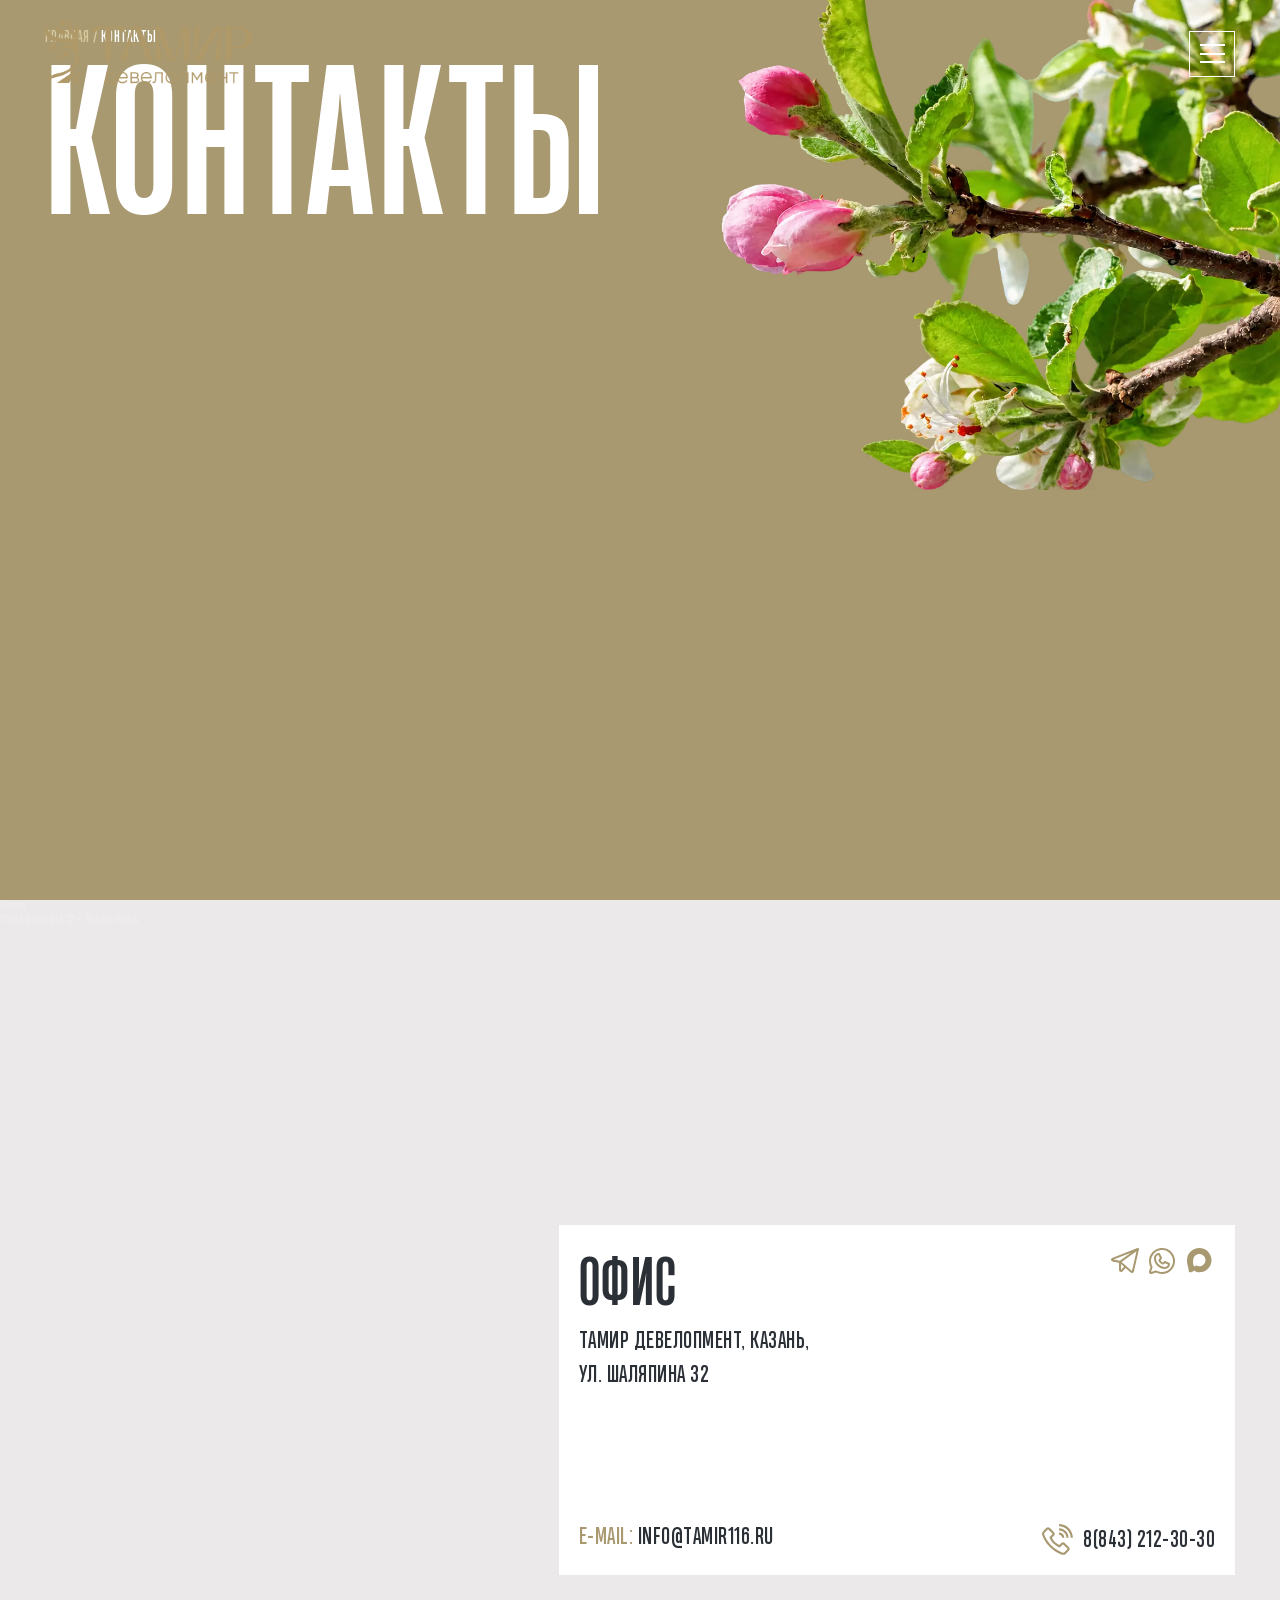
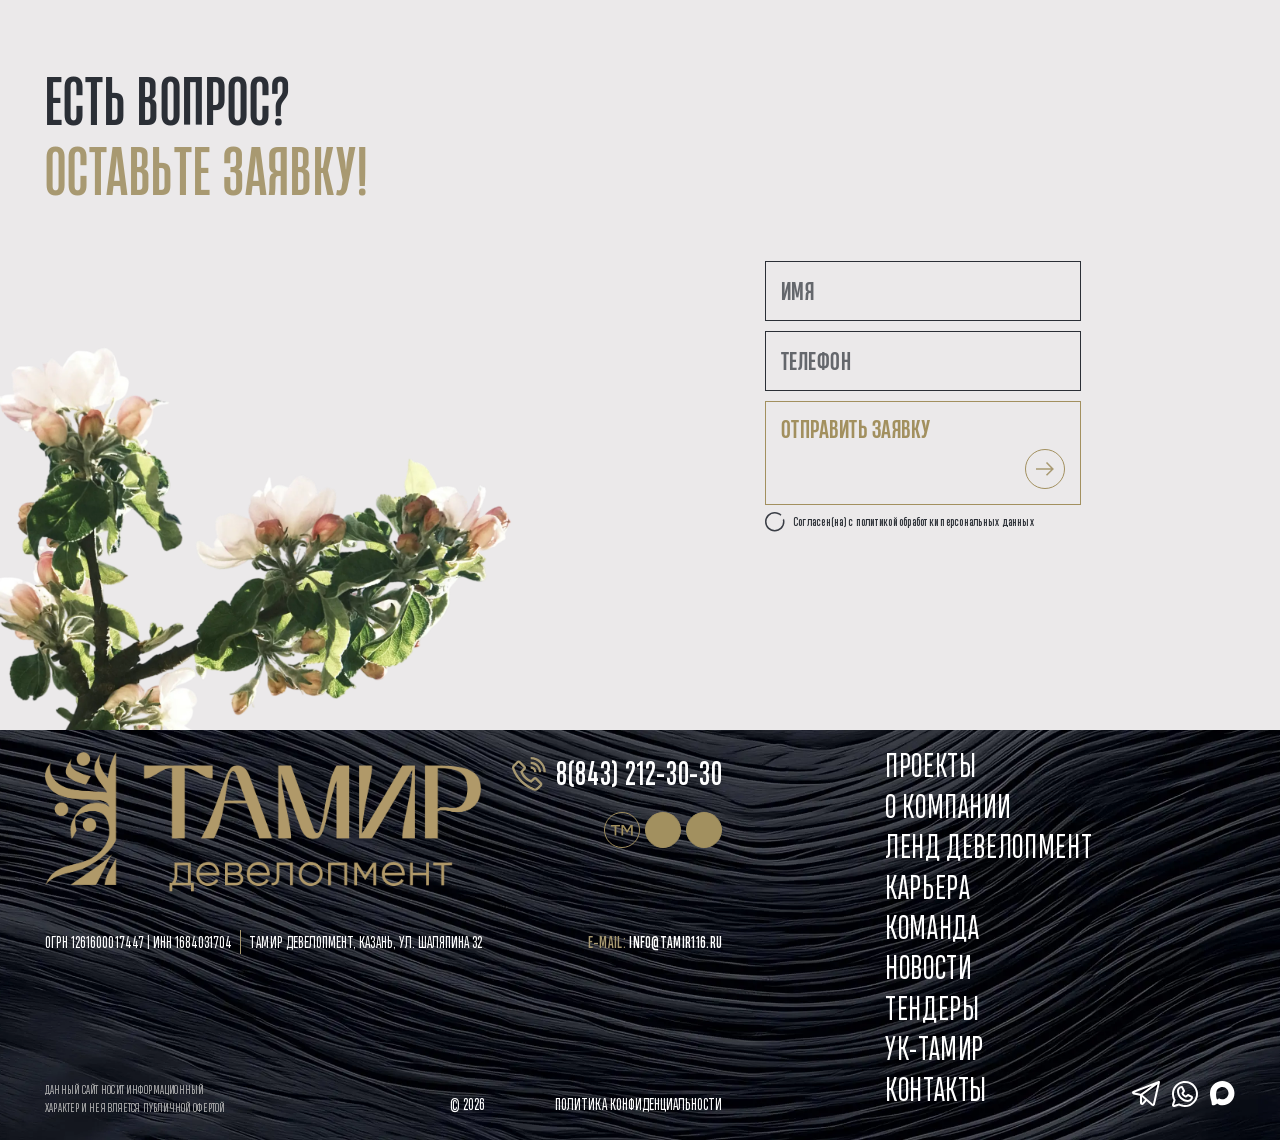
==== commit 080bbdd7: "comment26" ====
--- a/contacts.html
+++ b/contacts.html
@@ -16,6 +16,9 @@
 		<header class="header header2">
     <div class="container">
         <div class="header__inner">
+            <a href="index.html" class="header__logo">
+                <img src="img/logo.png" alt="">
+            </a>
             <div class="burger">
                 <span></span>
                 <span></span>
--- a/css/style.min.css
+++ b/css/style.min.css
@@ -1,2 +1,2 @@
-@font-face{font-family:headingcompressedpro;font-weight:400;src:url(../fonts/headingcompressedpro-regular.woff) format("woff")}@font-face{font-family:headingcompressedpro;font-weight:400;src:url(../fonts/headingcompressedpro-regular.woff2) format("woff2")}@font-face{font-family:"Bebas Neue Cyrillic";font-weight:400;src:url("../fonts/Bebas Neue Cyrillic Regular.woff") format("woff")}@font-face{font-family:"Bebas Neue Cyrillic";font-weight:400;src:url("../fonts/Bebas Neue Cyrillic Regular.woff2") format("woff2")}@font-face{font-family:headingcompressedpro;font-weight:450;src:url(../fonts/headingcompressedpro-book.woff) format("woff")}@font-face{font-family:headingcompressedpro;font-weight:450;src:url(../fonts/headingcompressedpro-book.woff2) format("woff2")}@font-face{font-family:HeadingNowTrial35;font-weight:500;src:url(../fonts/Heading-Now-Trial-35-Medium.woff) format("woff")}@font-face{font-family:HeadingNowTrial35;font-weight:500;src:url(../fonts/Heading-Now-Trial-35-Medium.woff2) format("woff2")}@font-face{font-family:HeadingNowTrial45;font-weight:500;src:url(../fonts/Heading-Now-Trial-45-Medium.woff) format("woff")}@font-face{font-family:HeadingNowTrial45;font-weight:500;src:url(../fonts/Heading-Now-Trial-45-Medium.woff2) format("woff2")}*,::after,::before{-webkit-box-sizing:inherit;box-sizing:inherit}*{-webkit-box-sizing:border-box;box-sizing:border-box}a,body,div,form,h1,h2,h3,h4,h5,label,li,p,ul{margin:0;padding:0;border:0;text-decoration:none;line-height:1;-webkit-box-sizing:border-box;box-sizing:border-box}button,input,textarea{outline:0!important}button{border:none;cursor:pointer;-webkit-transition:.3s;-o-transition:.3s;transition:.3s}.btn{display:-webkit-box;display:-ms-flexbox;display:flex;-webkit-box-pack:center;-ms-flex-pack:center;justify-content:center;-webkit-box-align:center;-ms-flex-align:center;align-items:center}input:active,input[type=checkbox]:focus,input[type=file]:focus,input[type=radio]:focus,input[type=text]:focus{outline:0!important}html{height:100%;scroll-behavior:smooth;-webkit-box-sizing:border-box;box-sizing:border-box}body{height:100%;background:#ebe9ea;font-family:headingcompressedpro,sans-serif;font-weight:400;color:#2b2f36;overflow-x:hidden}.fixed-body,.fixed-body2{overflow:hidden}h1,h2,h3,h4,h5,h6,img,p{margin:0;padding:0;height:auto;-o-object-fit:cover;object-fit:cover}img{display:block}a{color:inherit;text-decoration:none;-webkit-transition:.3s;-o-transition:.3s;transition:.3s}li,ul{margin:0;padding:0;list-style:none}.container{max-width:1442px;padding:0 45px;margin:0 auto}@media screen and (max-width:992px){.container{padding:0 15px}}@media screen and (max-width:576px){.container{padding:0 11px}}.header{position:absolute;z-index:15;top:0;left:0;width:100%;border-bottom:1px solid rgba(255,255,255,.2);padding:20px 0;-webkit-transition:.3s;-o-transition:.3s;transition:.3s}.header__inner{display:-webkit-box;display:-ms-flexbox;display:flex;-webkit-box-pack:justify;-ms-flex-pack:justify;justify-content:space-between;-webkit-box-align:center;-ms-flex-align:center;align-items:center;gap:66px}.header__logo{width:207px;-ms-flex-negative:0;flex-shrink:0;display:block}.header__logo img{width:100%}.header__group{display:-webkit-box;display:-ms-flexbox;display:flex;-webkit-box-align:center;-ms-flex-align:center;align-items:center;gap:66px}.header__phone{display:-webkit-box;display:-ms-flexbox;display:flex;-webkit-box-align:center;-ms-flex-align:center;align-items:center;gap:10px;color:#fff}.header__phone:hover{color:#a2905f}.header__phone-icon{width:34px;-ms-flex-negative:0;flex-shrink:0;display:-webkit-box;display:-ms-flexbox;display:flex;-webkit-box-align:center;-ms-flex-align:center;align-items:center}.header__phone-icon img{width:100%;margin-top:-4px}.header__phone-text{font-size:32px;line-height:150%;font-weight:450;letter-spacing:.64px;text-transform:uppercase}.header__menu{position:fixed;z-index:25;top:0;right:-105%;width:34%;min-width:490px;height:100%;display:-webkit-box;display:-ms-flexbox;display:flex;-webkit-box-orient:vertical;-webkit-box-direction:normal;-ms-flex-direction:column;flex-direction:column;background:#fff;padding:22px 45px 50px 30px;pointer-events:none;-webkit-transition:.3s;-o-transition:.3s;transition:.3s;overflow-y:auto}@media screen and (min-width:1921px){.header__menu{width:45%}}.header__menu--active{right:0;pointer-events:auto}.header__menu-top{display:-webkit-box;display:-ms-flexbox;display:flex;-webkit-box-pack:justify;-ms-flex-pack:justify;justify-content:space-between;-webkit-box-align:center;-ms-flex-align:center;align-items:center;gap:10px;margin-bottom:65px}.header__menu .header__logo{display:none}.header__menu .header__phone{color:#2b2f36}.header__menu .header__phone:hover{color:#a2905f}.header__group2{width:100%;display:-webkit-box;display:-ms-flexbox;display:flex;-webkit-box-pack:justify;-ms-flex-pack:justify;justify-content:space-between;-webkit-box-align:center;-ms-flex-align:center;align-items:center;gap:6px}.header__group3{display:-webkit-box;display:-ms-flexbox;display:flex;-webkit-box-pack:justify;-ms-flex-pack:justify;justify-content:space-between;-webkit-box-align:end;-ms-flex-align:end;align-items:flex-end;gap:5px;margin-bottom:30px}.header__list{display:grid;grid-template-columns:100%;gap:15px}.header__list li a{font-family:HeadingNowTrial45;font-size:48px;line-height:100%;font-weight:500;letter-spacing:.96px;text-transform:uppercase;color:#a2905f}.header__list li a:hover{color:#2b2f36}.header__socials{-ms-flex-negative:0;flex-shrink:0;display:-webkit-box;display:-ms-flexbox;display:flex;-webkit-box-align:center;-ms-flex-align:center;align-items:center;gap:12px;margin-bottom:5px}.header__social{max-width:28px}.header__social:hover svg path{fill:#2b2f36}.header__social svg{max-width:100%;height:auto}.header__social svg path{-webkit-transition:.3s;-o-transition:.3s;transition:.3s}.header__btn{width:100%;-webkit-box-orient:vertical;-webkit-box-direction:normal;-ms-flex-direction:column;flex-direction:column;-webkit-box-align:start;-ms-flex-align:start;align-items:start;gap:8px;padding:15px;margin-top:auto}.header__btn .btn-text{font-family:HeadingNowTrial45;font-size:24px;line-height:100%;font-weight:500;letter-spacing:.48px}.header__btn .btn-arrow{width:40px;height:40px;margin-left:auto}.header__btn .btn-arrow svg{width:18px;height:auto}.header2{border:none}.header2 .header__inner{-webkit-box-pack:end;-ms-flex-pack:end;justify-content:flex-end}.header2 .burger{border-color:#fff}.header2 .burger span{background:#fff}.header--fixed{position:fixed;background:#fff}.header--fixed .header__phone{color:#2b2f36}.header--fixed .burger{border-color:#a2905f}.header--fixed .burger span{background:#a2905f}.burger{width:46px;height:46px;display:-webkit-box;display:-ms-flexbox;display:flex;-webkit-box-orient:vertical;-webkit-box-direction:normal;-ms-flex-direction:column;flex-direction:column;-webkit-box-pack:center;-ms-flex-pack:center;justify-content:center;-webkit-box-align:center;-ms-flex-align:center;align-items:center;gap:6.5px;border:1px solid #a2905f;cursor:pointer}.burger span{width:25px;height:2px;background:#a2905f}.burger-close{width:46px;height:46px;display:-webkit-box;display:-ms-flexbox;display:flex;-webkit-box-orient:vertical;-webkit-box-direction:normal;-ms-flex-direction:column;flex-direction:column;-webkit-box-pack:center;-ms-flex-pack:center;justify-content:center;-webkit-box-align:center;-ms-flex-align:center;align-items:center;border:1px solid #2b2f36;cursor:pointer}.burger-close img{width:18px}@media screen and (max-width:992px){.header{padding:15px 0}.header__inner{gap:10px}.header__logo{width:108px}.header__group{gap:6px}.header__phone{gap:10px}.header__phone-icon{width:24px}.header__phone-icon img{margin-top:-3px}.header__phone-text{font-size:18px;font-weight:400;letter-spacing:.36px}.header__menu{right:0;width:100%;min-width:unset;padding:15px 15px 50px;opacity:0}.header__menu--active{opacity:1}.header__menu-top{margin-bottom:45px}.header__menu .header__logo{display:block}.header__group2{width:auto}.header__group3{padding-left:12px}.header__list{gap:10px}.burger{width:35px;height:35px;gap:4px}.burger span{width:18px}.burger-close{width:35px;height:35px}}@media screen and (max-width:576px){.header__menu{padding-left:11px;padding-right:11px}.header__list li a{font-size:42px;letter-spacing:.84px}}.wrapper{position:relative;overflow:hidden}.btn-brown{border:1px solid #a2905f;background:#a2905f;color:#fff}.btn-brown:hover{background:#2b2f36;border-color:#2b2f36}.btn-brown .btn-arrow{-ms-flex-negative:0;flex-shrink:0;display:-webkit-box;display:-ms-flexbox;display:flex;-webkit-box-pack:center;-ms-flex-pack:center;justify-content:center;-webkit-box-align:center;-ms-flex-align:center;align-items:center;border:1px solid #fff;border-radius:50%;-webkit-transition:.3s;-o-transition:.3s;transition:.3s}.btn-brown .btn-arrow svg path{-webkit-transition:.3s;-o-transition:.3s;transition:.3s}.btn-brown .btn-text{text-transform:uppercase}.btn-brown__outline{border:1px solid #a2905f;background:rgba(0,0,0,0);color:#a2905f}.btn-brown__outline:hover{background:#a2905f;border-color:#a2905f;color:#fff}.btn-brown__outline:hover .btn-arrow{border-color:#fff}.btn-brown__outline:hover .btn-arrow svg path{fill:#fff}.btn-brown__outline .btn-arrow{-ms-flex-negative:0;flex-shrink:0;display:-webkit-box;display:-ms-flexbox;display:flex;-webkit-box-pack:center;-ms-flex-pack:center;justify-content:center;-webkit-box-align:center;-ms-flex-align:center;align-items:center;border:1px solid #a2905f;border-radius:50%;-webkit-transition:.3s;-o-transition:.3s;transition:.3s}.btn-brown__outline .btn-arrow svg path{-webkit-transition:.3s;-o-transition:.3s;transition:.3s}.btn-brown__outline .btn-text{text-transform:uppercase}.btn-white{border:1px solid #fff;background:#fff;color:#2b2f36}.btn-white:hover{color:#a2905f}.btn-white:hover .btn-arrow{border-color:#a2905f}.btn-white:hover .btn-arrow svg path{fill:#a2905f}.btn-white .btn-arrow{-ms-flex-negative:0;flex-shrink:0;display:-webkit-box;display:-ms-flexbox;display:flex;-webkit-box-pack:center;-ms-flex-pack:center;justify-content:center;-webkit-box-align:center;-ms-flex-align:center;align-items:center;border:1px solid #2b2f36;border-radius:50%;-webkit-transition:.3s;-o-transition:.3s;transition:.3s}.btn-white .btn-arrow svg path{-webkit-transition:.3s;-o-transition:.3s;transition:.3s}.btn-white .btn-text{text-transform:uppercase}.btn-white__outline{border:1px solid #fff;background:rgba(0,0,0,0);color:#fff}.btn-white__outline:hover{background:#fff;color:#a2905f}.btn-white__outline:hover .btn-arrow{border-color:#a2905f}.btn-white__outline:hover .btn-arrow svg path{fill:#a2905f}.btn-white__outline .btn-arrow{-ms-flex-negative:0;flex-shrink:0;display:-webkit-box;display:-ms-flexbox;display:flex;-webkit-box-pack:center;-ms-flex-pack:center;justify-content:center;-webkit-box-align:center;-ms-flex-align:center;align-items:center;border:1px solid #fff;border-radius:50%;-webkit-transition:.3s;-o-transition:.3s;transition:.3s}.btn-white__outline .btn-arrow svg path{-webkit-transition:.3s;-o-transition:.3s;transition:.3s}.btn-white__outline .btn-text{text-transform:uppercase}.btn-black__outline{border:1px solid #2b2f36;background:rgba(0,0,0,0);color:#2b2f36}.btn-black__outline:hover{background:#2b2f36;color:#fff}.btn-black__outline:hover .btn-arrow{border-color:#fff}.btn-black__outline:hover .btn-arrow svg path{fill:#fff}.btn-black__outline .btn-arrow{-ms-flex-negative:0;flex-shrink:0;display:-webkit-box;display:-ms-flexbox;display:flex;-webkit-box-pack:center;-ms-flex-pack:center;justify-content:center;-webkit-box-align:center;-ms-flex-align:center;align-items:center;border:1px solid #2b2f36;border-radius:50%;-webkit-transition:.3s;-o-transition:.3s;transition:.3s}.btn-black__outline .btn-arrow svg path{-webkit-transition:.3s;-o-transition:.3s;transition:.3s}.btn-black__outline .btn-text{text-transform:uppercase}.text200{font-family:HeadingNowTrial35;font-size:200px;line-height:90%;font-weight:500;letter-spacing:4px;text-transform:uppercase}.text128{font-family:HeadingNowTrial35;font-size:128px;line-height:90%;font-weight:500;letter-spacing:2.56px;text-transform:uppercase}.text96{font-family:HeadingNowTrial35;font-size:96px;line-height:90%;font-weight:500;letter-spacing:1.92px;text-transform:uppercase}.text64{font-family:HeadingNowTrial35;font-size:64px;line-height:110%;font-weight:500;letter-spacing:1.28px;text-transform:uppercase}.text48{font-family:HeadingNowTrial35;font-size:48px;line-height:110%;font-weight:500;letter-spacing:.96px;text-transform:uppercase}.text36{font-size:36px;line-height:120%;letter-spacing:.72px;text-transform:uppercase}.text24{font-size:24px;line-height:140%;letter-spacing:.48px;text-transform:uppercase}.inline{display:inline-block}.swiper-button-next,.swiper-button-prev{z-index:1;width:40px;height:40px;border:1px solid #fff;border-radius:50%}.swiper-button-next:after,.swiper-button-prev:after{display:none}.swiper-button-next:hover,.swiper-button-prev:hover{background:#a2905f;border-color:#a2905f}.swiper-button-next svg,.swiper-button-prev svg{width:18px;height:auto}.swiper-button-next svg path,.swiper-button-prev svg path{-webkit-transition:.3s;-o-transition:.3s;transition:.3s}.swiper-pagination{z-index:1}.swiper-pagination-progressbar{height:3px!important;background:#fff}.swiper-pagination-progressbar-fill{background:#a2905f!important}.breadcrumbs{position:relative;z-index:2}.breadcrumbs__items{display:-webkit-box;display:-ms-flexbox;display:flex;-ms-flex-wrap:wrap;flex-wrap:wrap;-webkit-box-align:center;-ms-flex-align:center;align-items:center;gap:3px}.breadcrumbs__item{font-size:16px;line-height:100%;letter-spacing:.32px;text-transform:uppercase;color:#d8c99e}.breadcrumbs__item--active,.breadcrumbs__item:hover{color:#fff}.item-show{min-height:120px;display:-webkit-box;display:-ms-flexbox;display:flex;-webkit-box-pack:justify;-ms-flex-pack:justify;justify-content:space-between;-webkit-box-align:center;-ms-flex-align:center;align-items:center;gap:10px;border:1px solid #2b2f36;padding:10px 45px;cursor:pointer}.item-show--active{background:#a2905f;border-color:#a2905f;color:#fff}.item-show--active .item-arrow svg{-webkit-transform:rotate(-180deg);-ms-transform:rotate(-180deg);transform:rotate(-180deg)}.item-show--active .item-arrow svg path{fill:#fff}.item-arrow{width:32px;height:32px;-ms-flex-negative:0;flex-shrink:0;display:-webkit-box;display:-ms-flexbox;display:flex;-webkit-box-pack:center;-ms-flex-pack:center;justify-content:center;-webkit-box-align:center;-ms-flex-align:center;align-items:center}.item-arrow svg{width:22px;height:auto;-webkit-transition:.3s;-o-transition:.3s;transition:.3s}.item-arrow svg path{-webkit-transition:.3s;-o-transition:.3s;transition:.3s}.item-hidden{display:none;background:#fff}.modal{position:fixed;z-index:1000;left:0;top:0;width:100%;height:100vh;background:rgba(48,48,48,.5);padding:50px 0;opacity:0;pointer-events:none;overflow-y:auto}.modal--active{opacity:1;pointer-events:unset}@media screen and (min-width:100px){.modal{text-align:center}.modal:before{display:inline-block;vertical-align:middle;content:" ";height:100%}.modal__dialog{display:inline-block;text-align:left;vertical-align:middle}}.modal__dialog{position:relative;width:calc(100% - 30px);max-width:430px;background:#ebe9ea;padding:30px;margin:0 auto}.modal__close{position:absolute;z-index:2;top:30px;right:30px;width:24px;background:rgba(0,0,0,0);padding:0}.modal__close img{width:100%}.modal__title{padding-right:29px;margin-bottom:20px}.modal .form{display:grid;grid-template-columns:100%;gap:10px}.modal .form-group input{width:100%;height:60px;background:rgba(0,0,0,0);border:1px solid #2b2f36;padding:0 15px;font-family:HeadingNowTrial45;font-size:24px;line-height:100%;font-weight:500;letter-spacing:.48px;text-transform:uppercase;color:#2b2f36}.modal .form-group input::-webkit-input-placeholder{color:rgba(43,47,54,.7)}.modal .form-group input::-moz-placeholder{color:rgba(43,47,54,.7)}.modal .form-group input:-ms-input-placeholder{color:rgba(43,47,54,.7)}.modal .form-group input::-ms-input-placeholder{color:rgba(43,47,54,.7)}.modal .form-group input::placeholder{color:rgba(43,47,54,.7)}.modal .form-btn{width:100%;-webkit-box-orient:vertical;-webkit-box-direction:normal;-ms-flex-direction:column;flex-direction:column;-webkit-box-align:start;-ms-flex-align:start;align-items:start;gap:8px;padding:15px}.modal .form-btn .btn-text{font-family:HeadingNowTrial45;font-size:24px;line-height:100%;font-weight:500;letter-spacing:.48px}.modal .form-btn .btn-arrow{width:40px;height:40px;margin-left:auto}.modal .form-btn .btn-arrow svg{width:18px;height:auto}.modal .form-check{position:relative;cursor:pointer}.modal .form-check input{position:absolute;z-index:3;top:0;left:0;width:100%;height:100%;padding:0;margin:0;cursor:pointer;opacity:0}.modal .form-check input:checked~label:after{background-image:url(../img/check.svg)}.modal .form-check label{position:relative;display:block;padding-left:28px;font-size:12px;line-height:130%;letter-spacing:.24px}.modal .form-check label:before{content:"";position:absolute;top:-2.5px;left:0;width:20px;height:20px;background-image:url(../img/check-border.svg);background-repeat:no-repeat;background-position:center;background-size:cover}.modal .form-check label:after{content:"";position:absolute;z-index:2;top:-.5px;left:6px;width:15px;height:12px;background-repeat:no-repeat;background-position:center;background-size:15px auto}.modal .form-check label a{position:relative;z-index:4}.modal .form-check label a:hover{color:#a2905f}@media screen and (max-width:992px){.text200{font-size:64px;letter-spacing:1.28px}.text128{font-size:64px;line-height:100%;letter-spacing:1.28px}.text96{font-size:48px;letter-spacing:.96px}.text64{font-size:36px;letter-spacing:.72px}.text48{font-size:32px;letter-spacing:.64px}.text36{font-size:24px;letter-spacing:.48px}.text24{font-size:16px;line-height:160%;letter-spacing:.32px}.modal__dialog{padding:30px 24px}.modal__close{right:24px}.modal__title{font-size:36px;letter-spacing:.72px}}.main{position:relative;background-image:url(../img/main-img.webp);background-repeat:no-repeat;background-position:center;background-size:cover}.main:after{content:"";position:absolute;top:0;left:0;width:100%;height:100%;background:-webkit-gradient(linear,left top,left bottom,color-stop(11.71%,rgba(0,0,0,.84)),to(rgba(0,0,0,0)));background:-o-linear-gradient(top,rgba(0,0,0,.84) 11.71%,rgba(0,0,0,0) 100%);background:linear-gradient(180deg,rgba(0,0,0,.84) 11.71%,rgba(0,0,0,0) 100%);pointer-events:none}.main .container{position:relative;z-index:2}.main__inner{min-height:100vh;display:-webkit-box;display:-ms-flexbox;display:flex;-webkit-box-orient:vertical;-webkit-box-direction:normal;-ms-flex-direction:column;flex-direction:column;-webkit-box-pack:justify;-ms-flex-pack:justify;justify-content:space-between;-webkit-box-align:start;-ms-flex-align:start;align-items:start;gap:50px;padding:100px 0 50px}.main__title span{display:block;font-family:HeadingNowTrial35;font-size:128px;line-height:100%;font-weight:500;letter-spacing:2.56px;color:#fff}.main__title span:nth-child(2){padding-left:45px}.main__title span:nth-child(3){padding-left:315px}.main__title i{font-style:normal}.main__btn{min-width:315px;-webkit-box-orient:vertical;-webkit-box-direction:normal;-ms-flex-direction:column;flex-direction:column;-webkit-box-align:start;-ms-flex-align:start;align-items:start;gap:8px;padding:15px;margin-left:auto}.main__btn .btn-text{font-family:HeadingNowTrial45;font-size:24px;line-height:100%;font-weight:500;letter-spacing:.48px}.main__btn .btn-arrow{width:40px;height:40px;margin-left:auto}.main__btn .btn-arrow svg{width:18px;height:auto}.info{position:relative;overflow:hidden}.info .container{padding:0}.info__inner{position:relative;width:100%}@media screen and (min-width:993px){.info__inner{font-size:min(16px,1.1095700416vw)}}.info .swiper{overflow:unset}.info .swiper-wrapper{-webkit-box-align:stretch;-ms-flex-align:stretch;align-items:stretch}.info-slide{position:relative;z-index:2;height:auto;min-height:100vh;padding:3.75em 2.813em}.info-slide--1 .info__title{padding-left:8.438em}.info-slide--1 .info__title span{display:block}.info-slide--1 .info__text{max-width:65.125em;padding-left:19.688em}.info-slide--1 .info__img{margin-left:auto}.info-slide--2 .info__img{margin-bottom:1.25em}.info-slide--2 .info__title{max-width:48.875em;margin-left:auto;margin-right:8.375em}.info-slide--2 .info__text{max-width:40em;margin-left:auto;margin-right:1.188em;margin-bottom:0}.info-slide--3 .info__group{max-width:57.25em;margin-left:auto;margin-right:10em}.info-slide--3 .info__img{margin-bottom:1.25em}.info-slide--3 .info__title{max-width:48.875em}.info-slide--3 .info__text{max-width:37.5em;margin-left:auto;margin-right:4.75em;margin-bottom:0}.info-slide--4 .info__group{max-width:57.25em;margin-left:auto}.info-slide--4 .info__title{max-width:31.25em;margin-left:-7.5em}.info-slide--4 .info__text{max-width:41.063em}.info__title{margin-bottom:.625em}.info__title .text64{font-size:4em;letter-spacing:.02em}.info__title span{color:#a89971}.info__text{margin-bottom:1.25em}.info__text .text24{font-size:1.5em;letter-spacing:.02em}.info__img{max-width:57.25em}.info__img img{width:100%}.info__logo{position:absolute;top:3.438em;left:2.813em;width:362em;pointer-events:none}.info__logo img{width:100%}.info__slider-btns{position:absolute;z-index:2;top:60px;right:45px;display:-webkit-box;display:-ms-flexbox;display:flex;-webkit-box-align:center;-ms-flex-align:center;align-items:center;gap:15px}.info .swiper-button-next,.info .swiper-button-prev{position:static;width:60px;height:60px;border-color:#a89971;margin:0}.info .swiper-button-next:hover svg path,.info .swiper-button-prev:hover svg path{fill:#fff}.info .swiper-button-next svg,.info .swiper-button-prev svg{width:27px;height:auto}.info .swiper-pagination{z-index:2;top:unset;bottom:30px}.info__pagination{position:absolute;left:2.813em;right:2.813em;bottom:1.875em;height:2px;display:none!important;background:#fff;overflow:hidden}.info__pagination-progress{width:100%;height:100%;background:#cabb95;-webkit-transform:scaleX(0);-ms-transform:scaleX(0);transform:scaleX(0);-webkit-transform-origin:left center;-ms-transform-origin:left center;transform-origin:left center}.projects{background-image:url(../img/projects-img.webp);background-repeat:no-repeat;background-position:center;background-size:cover;color:#fff;overflow:hidden}.projects__inner{display:-webkit-box;display:-ms-flexbox;display:flex;-webkit-box-pack:end;-ms-flex-pack:end;justify-content:flex-end;-webkit-box-align:start;-ms-flex-align:start;align-items:start;gap:5px;padding-right:260px}.projects__title{font-family:HeadingNowTrial35;font-size:290px;line-height:100%;font-weight:500;letter-spacing:5.8px;-webkit-writing-mode:sideways-lr;-ms-writing-mode:sideways-lr;writing-mode:sideways-lr}.projects__text{max-width:410px;padding:45px 0}.projects__text span{display:inline-block;color:#2b2f36}.projects__text i{font-style:normal}.projects2{padding:60px 0}.projects2__inner{display:-webkit-box;display:-ms-flexbox;display:flex;-webkit-box-align:stretch;-ms-flex-align:stretch;align-items:stretch;gap:80px}.projects2__group{width:355px;-ms-flex-negative:0;flex-shrink:0;display:-webkit-box;display:-ms-flexbox;display:flex;-webkit-box-orient:vertical;-webkit-box-direction:normal;-ms-flex-direction:column;flex-direction:column;-webkit-box-pack:justify;-ms-flex-pack:justify;justify-content:space-between;gap:20px}.projects2__title span{color:#a2905f}.projects2__btn{max-width:316px;-webkit-box-orient:vertical;-webkit-box-direction:normal;-ms-flex-direction:column;flex-direction:column;-webkit-box-align:start;-ms-flex-align:start;align-items:start;gap:8px;padding:15px}.projects2__btn .btn-text{font-family:HeadingNowTrial45;font-size:24px;line-height:100%;font-weight:500;letter-spacing:.48px}.projects2__btn .btn-arrow{width:40px;height:40px;margin-left:auto}.projects2__btn .btn-arrow svg{width:18px;height:auto}.projects2__slider{position:relative;width:calc(100% - 435px);max-width:600px;-webkit-clip-path:inset(0 -5000px -34px 0);clip-path:inset(0 -5000px -34px 0)}.projects2 .swiper{overflow:unset}.projects2 .swiper-wrapper{-webkit-box-align:stretch;-ms-flex-align:stretch;align-items:stretch}.projects2__slider-btns{position:absolute;right:20px;bottom:15px;display:-webkit-box;display:-ms-flexbox;display:flex;-webkit-box-align:center;-ms-flex-align:center;align-items:center;gap:10px}.projects2 .swiper-button-next,.projects2 .swiper-button-prev{position:static;margin:0}.projects2 .swiper-button-prev svg{-webkit-transform:rotate(-180deg);-ms-transform:rotate(-180deg);transform:rotate(-180deg)}.projects2 .swiper-button-disabled{opacity:0!important}.projects2 .swiper-pagination{top:unset;bottom:-33px;width:var(--pagination-width)!important}.projects2 .swiper-slide{height:auto;--border-opacity:1;--slide-text-color:#A2905F;--overlay-opacity:0.78;--effect-duration:0ms;pointer-events:none}.projects2 .swiper-slide .project2-card__img{position:relative;border:1px solid rgb(162 144 95/var(--border-opacity))}.projects2 .swiper-slide .project2-card__img:after{content:"";position:absolute;top:0;left:0;width:100%;height:100%;background:#ebe9ea;opacity:var(--overlay-opacity);-webkit-transition:opacity var(--effect-duration) ease;-o-transition:opacity var(--effect-duration) ease;transition:opacity var(--effect-duration) ease;pointer-events:none}.projects2 .swiper-slide .project2-card__group{color:var(--slide-text-color);-webkit-transition:color var(--effect-duration) ease;-o-transition:color var(--effect-duration) ease;transition:color var(--effect-duration) ease}.projects2 .swiper-slide-active{pointer-events:auto}.project2-card{position:relative}.project2-card__img{position:relative;padding-bottom:140%}.project2-card__img img{position:absolute;top:0;left:0;width:100%;height:100%;display:block}.project2-card__status{position:absolute;top:20px;left:20px;max-width:calc(100% - 40px);border:1px solid #a2905f;padding:10px;font-family:HeadingNowTrial45;font-size:16px;line-height:100%;font-weight:500;letter-spacing:.32px;color:#a2905f}.project2-card__group{position:absolute;left:15px;bottom:15px;max-width:calc(100% - 135px);color:#a2905f;-webkit-transition:color .6s;-o-transition:color .6s;transition:color .6s}.project2-card__subtitle{font-family:HeadingNowTrial45;line-height:100%;margin-bottom:5px}.geography .container{padding:0}.geography__inner{position:relative}.geography__title{position:absolute;z-index:2;top:223px;left:45px;max-width:calc(100% - 90px);color:#a2905f}.geography .map svg{width:100%;height:auto}.geography .point-map{cursor:pointer}.vacancies{padding-bottom:120px}.vacancies .container{padding:0}.vacancies__wrap{display:grid;grid-template-columns:4.71fr 9.61fr;gap:10px;margin-bottom:90px}.vacancies__img{margin-bottom:40px}.vacancies__img img{width:100%}.vacancies__title{padding-left:45px}.vacancies__title span{color:#a2905f}.vacancies__text{display:grid;grid-template-columns:100%;gap:20px;padding-right:45px}.vacancies__text p{max-width:480px}.vacancies__text p:nth-child(1){margin-bottom:10px}.vacancies__text p:nth-child(2),.vacancies__text p:nth-child(3){margin-left:240px;color:#a2905f}.vacancies__images{display:none}.vacancies__bottom{display:-webkit-box;display:-ms-flexbox;display:flex;-webkit-box-pack:justify;-ms-flex-pack:justify;justify-content:space-between;-webkit-box-align:end;-ms-flex-align:end;align-items:flex-end;gap:20px;padding:0 45px}.vacancies__employees{display:-webkit-box;display:-ms-flexbox;display:flex;-webkit-box-align:center;-ms-flex-align:center;align-items:center}.vacancies__employee{width:90px}.vacancies__employee:not(:first-child){margin-left:-20px}.vacancies__employee img{width:100%}.vacancies__link{width:90px;height:90px;display:-webkit-box;display:-ms-flexbox;display:flex;-webkit-box-pack:center;-ms-flex-pack:center;justify-content:center;-webkit-box-align:center;-ms-flex-align:center;align-items:center;background:#a2905f;border-radius:50%;margin-left:-20px}.vacancies__link:hover{background:#2b2f36}.vacancies__link svg{width:27px;height:auto}.vacancies__btn{min-width:316px;-webkit-box-orient:vertical;-webkit-box-direction:normal;-ms-flex-direction:column;flex-direction:column;-webkit-box-align:start;-ms-flex-align:start;align-items:start;gap:8px;padding:15px}.vacancies__btn .btn-text{font-family:HeadingNowTrial45;font-size:24px;line-height:100%;font-weight:500;letter-spacing:.48px}.vacancies__btn .btn-arrow{width:40px;height:40px;margin-left:auto}.vacancies__btn .btn-arrow svg{width:18px;height:auto}.news{background-image:url(../img/news-img.webp);background-repeat:no-repeat;background-position:center;background-size:cover;padding:8px 0;overflow:hidden}.news__inner{display:-webkit-box;display:-ms-flexbox;display:flex;-webkit-box-pack:justify;-ms-flex-pack:justify;justify-content:space-between;-webkit-box-align:start;-ms-flex-align:start;align-items:start;gap:5px}.news__group{padding:37px 0}.news__text{max-width:480px;color:#fff;margin-bottom:25px}.news__text i{font-style:normal;color:#2b2f36}.news__subgroup{display:-webkit-box;display:-ms-flexbox;display:flex;-webkit-box-align:center;-ms-flex-align:center;align-items:center;gap:20px}.news .dzen{width:204px}.news .dzen img{width:100%}.news .telegram{width:60px}.news .telegram img{width:100%}.news__title{font-family:HeadingNowTrial35;font-size:290px;line-height:100%;font-weight:500;letter-spacing:5.8px;-webkit-writing-mode:sideways-lr;-ms-writing-mode:sideways-lr;writing-mode:sideways-lr;color:#fff;margin-right:-33px}.news2{padding:60px 0}.news2__inner{position:relative}.news2__btn{max-width:316px;width:100%;-webkit-box-pack:justify;-ms-flex-pack:justify;justify-content:space-between;gap:10px;padding:10px 10px 10px 15px;margin-left:auto;margin-bottom:70px}.news2__btn .btn-text{font-family:HeadingNowTrial45;font-size:24px;line-height:100%;font-weight:500;letter-spacing:.48px}.news2__btn .btn-arrow{width:40px;height:40px;-ms-flex-negative:0;flex-shrink:0;display:-webkit-box;display:-ms-flexbox;display:flex;-webkit-box-pack:center;-ms-flex-pack:center;justify-content:center;-webkit-box-align:center;-ms-flex-align:center;align-items:center;border:1px solid #a89971;border-radius:50%}.news2__btn .btn-arrow svg{width:18px;height:auto}.news2__slider{max-width:1160px;margin:0 auto}.news2 .swiper{overflow:unset}.news2__slider-btns{position:absolute;top:2px;left:50%;-webkit-transform:translate(-50%,0);-ms-transform:translate(-50%,0);transform:translate(-50%,0);display:-webkit-box;display:-ms-flexbox;display:flex;-webkit-box-align:center;-ms-flex-align:center;align-items:center;gap:15px}.news2 .swiper-button-next,.news2 .swiper-button-prev{position:static;width:60px;height:60px;border-color:#a89971;margin:0}.news2 .swiper-button-next:hover svg path,.news2 .swiper-button-prev:hover svg path{fill:#fff}.news2 .swiper-button-next svg,.news2 .swiper-button-prev svg{width:27px;height:auto}.news2-card{position:relative}.news2-card__img{position:relative;display:block;padding-bottom:124.5%;overflow:hidden}.news2-card__img:hover img{-webkit-transform:scale(1.125);-ms-transform:scale(1.125);transform:scale(1.125)}.news2-card__img img{position:absolute;top:0;left:0;width:100%;height:100%;-webkit-transition:.5s;-o-transition:.5s;transition:.5s}.news2-card__date{position:absolute;z-index:2;top:15px;left:15px;max-width:calc(100% - 30px);display:-webkit-box;display:-ms-flexbox;display:flex;-ms-flex-wrap:wrap;flex-wrap:wrap;-webkit-box-align:center;-ms-flex-align:center;align-items:center;gap:5px;font-size:16px;line-height:150%;font-weight:450;letter-spacing:.32px;text-transform:uppercase;color:#fff}.news2-card__title{position:absolute;left:15px;bottom:15px;width:calc(100% - 30px);max-width:446px;color:#fff}.news2-card__title:hover{color:#a89971}.about{padding:60px 0;overflow:hidden}.about__inner{position:relative}.about__text{position:relative;z-index:4;max-width:436px;color:#a2905f;margin-bottom:400px}.about__group{position:absolute;left:50%;bottom:-60px;-webkit-transform:translate(-50%,0);-ms-transform:translate(-50%,0);transform:translate(-50%,0);width:100%}.about__img{position:absolute;z-index:3;left:50%;bottom:0;-webkit-transform:translate(-50%,0);-ms-transform:translate(-50%,0);transform:translate(-50%,0);max-width:721px;width:100%}.about__img img{width:100%}.about__img img:nth-child(2){display:none}.about__logo{position:absolute;z-index:2;left:50%;bottom:240px;-webkit-transform:translate(-50%,0);-ms-transform:translate(-50%,0);transform:translate(-50%,0);max-width:1252px;width:100%}.about__logo img{width:100%}.about__img-text{position:absolute;left:50%;bottom:0;-webkit-transform:translate(-50%,0);-ms-transform:translate(-50%,0);transform:translate(-50%,0);max-width:1192px;width:100%}.about__img-text img{width:100%}.about__img-text img:nth-child(2){display:none}.about__btn{position:relative;z-index:4;min-width:316px;width:-webkit-max-content;width:-moz-max-content;width:max-content;-webkit-box-orient:vertical;-webkit-box-direction:normal;-ms-flex-direction:column;flex-direction:column;-webkit-box-align:start;-ms-flex-align:start;align-items:start;gap:8px;padding:15px;margin-left:auto}.about__btn .btn-text{font-family:HeadingNowTrial45;font-size:24px;line-height:100%;font-weight:500;letter-spacing:.48px}.about__btn .btn-arrow{width:40px;height:40px;margin-left:auto}.about__btn .btn-arrow svg{width:18px;height:auto}.survey{border-top:7px solid #e5e5e5;border-bottom:7px solid #e5e5e5;padding:85px 0 135px}.survey__top{margin-bottom:115px}.survey__title{line-height:100%;margin-bottom:10px}.survey__subtitle{color:#a2905f}.survey__wrap{display:grid;grid-template-columns:100%;gap:100px}.survey__group--2 .survey__item-checkboxes{margin:0}.survey__title2{margin-bottom:45px}.survey__items{display:-webkit-box;display:-ms-flexbox;display:flex;-webkit-box-pack:justify;-ms-flex-pack:justify;justify-content:space-between;-webkit-box-align:stretch;-ms-flex-align:stretch;align-items:stretch;gap:120px}.survey__items-left{max-width:752px;width:100%;-webkit-box-flex:1;-ms-flex-positive:1;flex-grow:1;display:-webkit-box;display:-ms-flexbox;display:flex;-webkit-box-pack:justify;-ms-flex-pack:justify;justify-content:space-between;-webkit-box-align:stretch;-ms-flex-align:stretch;align-items:stretch;gap:120px}.survey__items-right{-webkit-box-flex:1;-ms-flex-positive:1;flex-grow:1;display:-webkit-box;display:-ms-flexbox;display:flex;-webkit-box-pack:end;-ms-flex-pack:end;justify-content:flex-end;margin-left:auto}.survey__items-right .survey__item-title{text-align:right}.survey__items-right .survey__item-checkboxes{margin-left:auto}.survey__item{width:100%;height:100%;display:-webkit-box;display:-ms-flexbox;display:flex;-webkit-box-orient:vertical;-webkit-box-direction:normal;-ms-flex-direction:column;flex-direction:column}.survey__item-title{line-height:140%;color:#a2905f;margin-bottom:30px}.survey__item-checkboxes{max-width:316px;width:100%;display:grid;grid-template-columns:100%;gap:10px;margin-top:auto}.survey__item-checkbox{position:relative}.survey__item-checkbox input{position:absolute;z-index:2;top:0;left:0;width:100%;height:100%;padding:0;margin:0;opacity:0}.survey__item-checkbox input:checked~label:after{opacity:1}.survey__item-checkbox label{min-height:60px;display:-webkit-box;display:-ms-flexbox;display:flex;-webkit-box-align:center;-ms-flex-align:center;align-items:center;border:1px solid #a8a8a8;padding:10px 10px 10px 65px;font-family:HeadingNowTrial45;font-size:24px;line-height:100%;letter-spacing:.48px;text-transform:uppercase}.survey__item-checkbox label:before{content:"";position:absolute;top:50%;left:15px;-webkit-transform:translate(0,-50%);-ms-transform:translate(0,-50%);transform:translate(0,-50%);width:40px;height:40px;border:1px solid #2b2f36;border-radius:50%}.survey__item-checkbox label:after{content:"";position:absolute;top:50%;left:25px;-webkit-transform:translate(0,-50%);-ms-transform:translate(0,-50%);transform:translate(0,-50%);width:20px;height:20px;background:#a2905f;border-radius:50%;opacity:0}.survey .form{max-width:316px;width:100%;display:grid;grid-template-columns:100%;gap:10px}.survey .form-group input{width:100%;height:60px;background:rgba(0,0,0,0);border:1px solid #2b2f36;padding:0 15px;font-family:HeadingNowTrial45;font-size:24px;line-height:100%;font-weight:500;letter-spacing:.48px;text-transform:uppercase;color:#2b2f36}.survey .form-group input::-webkit-input-placeholder{color:rgba(43,47,54,.7)}.survey .form-group input::-moz-placeholder{color:rgba(43,47,54,.7)}.survey .form-group input:-ms-input-placeholder{color:rgba(43,47,54,.7)}.survey .form-group input::-ms-input-placeholder{color:rgba(43,47,54,.7)}.survey .form-group input::placeholder{color:rgba(43,47,54,.7)}.survey .form-btn{width:100%;-webkit-box-orient:vertical;-webkit-box-direction:normal;-ms-flex-direction:column;flex-direction:column;-webkit-box-align:start;-ms-flex-align:start;align-items:start;gap:8px;padding:15px}.survey .form-btn .btn-text{font-family:HeadingNowTrial45;font-size:24px;line-height:100%;font-weight:500;letter-spacing:.48px}.survey .form-btn .btn-arrow{width:40px;height:40px;margin-left:auto}.survey .form-btn .btn-arrow svg{width:18px;height:auto}.survey .form-check{position:relative;cursor:pointer}.survey .form-check input{position:absolute;z-index:3;top:0;left:0;width:100%;height:100%;padding:0;margin:0;cursor:pointer;opacity:0}.survey .form-check input:checked~label:after{background-image:url(../img/check.svg)}.survey .form-check label{position:relative;display:block;padding-left:28px;font-size:12px;line-height:130%;letter-spacing:.24px}.survey .form-check label:before{content:"";position:absolute;top:-2.5px;left:0;width:20px;height:20px;background-image:url(../img/check-border.svg);background-repeat:no-repeat;background-position:center;background-size:cover}.survey .form-check label:after{content:"";position:absolute;z-index:2;top:-.5px;left:6px;width:15px;height:12px;background-repeat:no-repeat;background-position:center;background-size:15px auto}.survey .form-check label a{position:relative;z-index:4}.survey .form-check label a:hover{color:#a2905f}.installment{border-bottom:7px solid #e5e5e5;padding:60px 0 140px}.installment__inner{position:relative}.installment__top{position:relative;z-index:2;margin-bottom:58px}.installment__subtitle{text-transform:uppercase;color:#a2905f;margin-bottom:10px}.installment__title{max-width:800px;margin-bottom:24px}.installment__text{max-width:652px}.installment__wrap{position:relative;z-index:2;display:-webkit-box;display:-ms-flexbox;display:flex;-webkit-box-pack:justify;-ms-flex-pack:justify;justify-content:space-between;-webkit-box-align:start;-ms-flex-align:start;align-items:start;gap:60px}.installment__items{display:grid;grid-template-columns:repeat(2,calc(50% - 10px));gap:20px}.installment__item{max-width:316px;width:100%;min-height:160px;border:1px solid #a2905f;padding:15px}.installment__item-title{color:#a2905f;margin-bottom:10px}.installment__item-text{max-width:270px;font-size:16px;line-height:140%;letter-spacing:.32px;text-transform:uppercase}.installment .form{max-width:316px;width:100%;-ms-flex-negative:0;flex-shrink:0;display:grid;grid-template-columns:100%;gap:10px}.installment .form-group input{width:100%;height:60px;background:rgba(0,0,0,0);border:1px solid #2b2f36;padding:0 15px;font-family:HeadingNowTrial45;font-size:24px;line-height:100%;font-weight:500;letter-spacing:.48px;text-transform:uppercase;color:#2b2f36}.installment .form-group input::-webkit-input-placeholder{color:rgba(43,47,54,.7)}.installment .form-group input::-moz-placeholder{color:rgba(43,47,54,.7)}.installment .form-group input:-ms-input-placeholder{color:rgba(43,47,54,.7)}.installment .form-group input::-ms-input-placeholder{color:rgba(43,47,54,.7)}.installment .form-group input::placeholder{color:rgba(43,47,54,.7)}.installment .form-btn{width:100%;-webkit-box-orient:vertical;-webkit-box-direction:normal;-ms-flex-direction:column;flex-direction:column;-webkit-box-align:start;-ms-flex-align:start;align-items:start;gap:8px;padding:15px}.installment .form-btn .btn-text{font-family:HeadingNowTrial45;font-size:24px;line-height:100%;font-weight:500;letter-spacing:.48px}.installment .form-btn .btn-arrow{width:40px;height:40px;margin-left:auto}.installment .form-btn .btn-arrow svg{width:18px;height:auto}.installment .form-check{position:relative;cursor:pointer}.installment .form-check input{position:absolute;z-index:3;top:0;left:0;width:100%;height:100%;padding:0;margin:0;cursor:pointer;opacity:0}.installment .form-check input:checked~label:after{background-image:url(../img/check.svg)}.installment .form-check label{position:relative;display:block;padding-left:28px;font-size:12px;line-height:130%;letter-spacing:.24px}.installment .form-check label:before{content:"";position:absolute;top:-2.5px;left:0;width:20px;height:20px;background-image:url(../img/check-border.svg);background-repeat:no-repeat;background-position:center;background-size:cover}.installment .form-check label:after{content:"";position:absolute;z-index:2;top:-.5px;left:6px;width:15px;height:12px;background-repeat:no-repeat;background-position:center;background-size:15px auto}.installment .form-check label a{position:relative;z-index:4}.installment .form-check label a:hover{color:#a2905f}.installment__img{position:absolute;top:-40px;right:135px;max-width:597px;width:100%;pointer-events:none}.installment__img img{width:100%}.partners{border-bottom:7px solid #e5e5e5;padding:35px 0 65px}.partners__top{display:-webkit-box;display:-ms-flexbox;display:flex;-webkit-box-pack:justify;-ms-flex-pack:justify;justify-content:space-between;-webkit-box-align:start;-ms-flex-align:start;align-items:start;gap:120px;margin-bottom:115px}.partners__title{position:relative;-webkit-box-flex:1;-ms-flex-positive:1;flex-grow:1;margin-top:12px}.partners__title:before{content:"";position:absolute;top:50%;left:0;width:100%;height:1px;background:#a2905f;pointer-events:none}.partners__title span{position:relative;z-index:2;background:#ebe9ea;padding-right:10px}.partners__btn{max-width:316px;min-width:316px;-ms-flex-negative:0;flex-shrink:0;-webkit-box-orient:vertical;-webkit-box-direction:normal;-ms-flex-direction:column;flex-direction:column;-webkit-box-align:start;-ms-flex-align:start;align-items:start;gap:8px;padding:15px}.partners__btn .btn-text{font-family:HeadingNowTrial45;font-size:24px;line-height:100%;font-weight:500;letter-spacing:.48px}.partners__btn .btn-arrow{width:40px;height:40px;margin-left:auto}.partners__btn .btn-arrow svg{width:18px;height:auto}.partners__cards{display:-webkit-box;display:-ms-flexbox;display:flex;-webkit-box-pack:justify;-ms-flex-pack:justify;justify-content:space-between;-webkit-box-align:center;-ms-flex-align:center;align-items:center;gap:60px}.partner-card{max-width:322px}.partner-card img{max-width:100%}@media screen and (max-width:1600px){.info-slide--3 .info__group{margin-right:0}.info__img{max-width:37.5em}}@media screen and (max-width:1400px){.main__title span{font-size:110px;letter-spacing:2.2px}.main__title span:nth-child(3){padding-left:90px}.info__slider{max-width:58em}.info-slide{min-width:unset;padding-top:8em}.info-slide--1 .info__text{max-width:50em}.info-slide--2 .info__title{max-width:30em}.info-slide--2 .info__text{max-width:26em}.info-slide--3 .info__title{max-width:28em}.info-slide--3 .info__text{max-width:26em}.info-slide--4 .info__title{margin-left:0}.info-slide--4 .info__text{max-width:27em}.info__title .text64{font-size:3em}.info__text .text24{font-size:1em}.info__logo{top:3.75em;width:215em}.info__slider-btns{top:40px;right:50%;-webkit-transform:translate(50%,0);-ms-transform:translate(50%,0);transform:translate(50%,0)}.projects__title{font-size:210px;letter-spacing:4.2px}.projects2__slider{max-width:400px}.geography__title{top:116px;font-size:64px;line-height:100%;letter-spacing:1.28px}.news__title{font-size:210px;letter-spacing:4.2px;margin-right:-20px}.news2__btn{margin-bottom:40px}.news2__slider{max-width:700px}.news2-card__title{font-size:24px;letter-spacing:.48px}.about__text{margin-bottom:300px}.about__img{max-width:500px}.about__logo{max-width:900px}.about__img-text{max-width:1000px}}@media screen and (max-width:1300px){.survey__items,.survey__items-left{gap:60px}.installment__img{right:0;max-width:500px}.partners__top{gap:60px}}@media screen and (max-width:1200px){.projects__inner{padding-right:0}.vacancies__title{max-width:320px;font-size:48px;letter-spacing:.96px}.vacancies__text p:nth-child(2),.vacancies__text p:nth-child(3){margin-left:150px}.survey__items{-webkit-box-orient:vertical;-webkit-box-direction:normal;-ms-flex-direction:column;flex-direction:column;-webkit-box-align:start;-ms-flex-align:start;align-items:start}.survey__items-left{max-width:100%;width:100%}.survey__items-right{width:calc(50% - 30px);margin-left:0}.survey__items-right .survey__item-title{text-align:left}.survey__items-right .survey__item-checkboxes{margin-left:0}.survey .form,.survey__item-checkboxes{max-width:100%}.installment__img{top:50px;max-width:400px}}@media screen and (max-width:1100px){.about__img{left:45%;max-width:450px}}@media screen and (max-width:992px){.main__inner{padding-top:86px}.main__title span{font-size:64px;letter-spacing:1.28px}.main__title span:nth-child(2),.main__title span:nth-child(3){padding-left:0}.info__slider{max-width:100%}.info-slide{width:100%!important;min-height:unset;display:-webkit-box;display:-ms-flexbox;display:flex;-webkit-box-orient:vertical;-webkit-box-direction:normal;-ms-flex-direction:column;flex-direction:column;padding:50px 25px}.info-slide--2 .info__title{max-width:340px}.info-slide--3 .info__title{max-width:320px}.info-slide--4 .info__title{max-width:340px}.info__group{display:-webkit-box;display:-ms-flexbox;display:flex;-webkit-box-orient:vertical;-webkit-box-direction:normal;-ms-flex-direction:column;flex-direction:column;margin:0!important}.info__title{-webkit-box-ordinal-group:-1;-ms-flex-order:-2;order:-2;padding:0!important;margin-left:0!important;margin-right:0!important}.info__title .text64{font-size:36px;letter-spacing:.72px}.info__text{max-width:245px!important;-webkit-box-ordinal-group:-1;-ms-flex-order:-2;order:-2;padding:0 0 0 22px!important;margin-left:0!important;margin-right:0!important;margin-bottom:70px!important}.info__text .text24{font-size:16px;letter-spacing:.32px}.info__img{max-width:500px;width:100%;margin:0 auto!important}.info__img img{min-height:360px}.info__logo{top:36px;left:11px;width:4800px}.info__slider-btns{display:none}.info .swiper-pagination{bottom:15px}.projects{padding-top:50px}.projects__inner{-webkit-box-orient:vertical;-webkit-box-direction:normal;-ms-flex-direction:column;flex-direction:column;-webkit-box-pack:center;-ms-flex-pack:center;justify-content:center;-webkit-box-align:center;-ms-flex-align:center;align-items:center;gap:100px}.projects__title{-webkit-box-ordinal-group:2;-ms-flex-order:1;order:1}.projects__text{max-width:270px;padding:0}.projects2{padding:50px 0}.projects2__inner{gap:45px}.projects2__group{max-width:247px}.projects2__slider{width:calc(100% - 292px)}.projects2__slider-btns{right:12px;bottom:12px;gap:8px}.projects2 .swiper-button-next,.projects2 .swiper-button-prev{width:24px;height:24px}.projects2 .swiper-button-next svg,.projects2 .swiper-button-prev svg{width:11px}.projects2 .swiper-pagination{bottom:-23px}.project2-card__status{top:10px;left:10px;max-width:calc(100% - 20px);padding:4.76px;font-size:8px;letter-spacing:.16px}.project2-card__group{left:12px;bottom:12px;max-width:calc(100% - 92px)}.project2-card__subtitle{font-size:12px;letter-spacing:.24px}.geography__title{top:80px;left:15px;max-width:calc(100% - 30px)}.vacancies{padding-bottom:25px}.vacancies__img,.vacancies__wrap{margin-bottom:20px}.vacancies__title{max-width:217px;padding-left:15px;font-size:36px;letter-spacing:.72px}.vacancies__text{gap:10px;padding-right:15px}.vacancies__text p{max-width:100%}.vacancies__text p:nth-child(2),.vacancies__text p:nth-child(3){margin-left:45px}.vacancies__text p .inline{display:inline}.vacancies__bottom{-webkit-box-orient:vertical;-webkit-box-direction:normal;-ms-flex-direction:column;flex-direction:column;-webkit-box-align:center;-ms-flex-align:center;align-items:center;gap:40px;padding:0 15px}.vacancies__employee{width:80px}.vacancies__employee:not(:first-child){margin-left:-16px}.vacancies__link{width:80px;height:80px;margin-left:-16px}.vacancies__link svg{width:24px}.news__text{max-width:325px;margin-bottom:20px}.news .dzen{width:156px}.news .telegram{width:56px}.news2{padding:50px 0}.news2__inner{padding:100px 0 150px}.news2__btn{position:absolute;left:50%;bottom:0;-webkit-transform:translate(-50%,0);-ms-transform:translate(-50%,0);transform:translate(-50%,0);margin:0}.news2__slider-btns{top:0}.news2-card__date{top:10px;left:10px;max-width:calc(100% - 20px);line-height:100%}.news2-card__title{left:10px;bottom:10px;width:calc(100% - 20px);max-width:250px}.about{padding:50px 0 0}.about__inner{display:-webkit-box;display:-ms-flexbox;display:flex;-webkit-box-orient:vertical;-webkit-box-direction:normal;-ms-flex-direction:column;flex-direction:column}.about__text{max-width:292px;-webkit-box-ordinal-group:-1;-ms-flex-order:-2;order:-2;margin-bottom:10px}.about__btn{-webkit-box-ordinal-group:0;-ms-flex-order:-1;order:-1;margin:0 auto 100px}.about__group{position:relative;left:unset;bottom:unset;-webkit-transform:unset;-ms-transform:unset;transform:unset}.about__img{position:relative;left:unset;bottom:unset;width:100%;-webkit-transform:unset;-ms-transform:unset;transform:unset;margin:0 auto}.about__logo{top:-60px;bottom:unset;max-width:700px}.about__img-text{max-width:700px}.survey{border-width:4px;padding:50px 0}.survey__top{margin-bottom:50px}.survey__wrap{gap:50px}.survey__title2{margin-bottom:30px}.survey__items,.survey__items-left{gap:30px}.survey__items-right{width:calc(50% - 15px)}.survey__item-title{margin-bottom:10px}.survey__item-checkbox label{min-height:48px;padding-left:50px;font-size:16px;letter-spacing:.32px}.survey__item-checkbox label:before{left:10px;width:30px;height:30px}.survey__item-checkbox label:after{left:17.5px;width:15px;height:15px}.survey .form-group input{height:48px;padding:0 10px;font-size:16px}.survey .form-btn .btn-text{font-size:16px;letter-spacing:.32px}.survey .form-btn .btn-arrow{width:30px;height:30px}.survey .form-btn .btn-arrow svg{width:15px}.installment{border-width:4px;padding:50px 0}.installment__top{margin-bottom:50px}.installment__title{max-width:400px}.installment__text{max-width:420px}.installment__wrap{-webkit-box-orient:vertical;-webkit-box-direction:normal;-ms-flex-direction:column;flex-direction:column;gap:30px}.installment__items{width:100%;grid-template-columns:repeat(2,calc(50% - 7.5px));gap:15px}.installment__item{max-width:100%}.installment .form{max-width:100%;width:calc(50% - 7.5px)}.installment .form-group input{height:48px;padding:0 10px;font-size:16px}.installment .form-btn .btn-text{font-size:16px;letter-spacing:.32px}.installment .form-btn .btn-arrow{width:30px;height:30px}.installment .form-btn .btn-arrow svg{width:15px}.installment__img{top:unset;bottom:-30px;max-width:40%}.partners{padding:50px 0}.partners__top{gap:30px;margin-bottom:50px}.partners__btn{max-width:260px;width:100%;min-width:unset}.partners__btn .btn-text{font-size:16px;letter-spacing:.32px}.partners__btn .btn-arrow{width:30px;height:30px}.partners__btn .btn-arrow svg{width:15px}.partners__cards{display:grid;grid-template-columns:repeat(2,calc(50% - 25px));gap:50px}.partner-card{max-width:100%}}@media screen and (max-width:768px){.projects2__inner{position:relative;-webkit-box-orient:vertical;-webkit-box-direction:normal;-ms-flex-direction:column;flex-direction:column;padding-bottom:149px}.projects2__group{width:100%}.projects2__btn{position:absolute;left:0;bottom:0;width:100%;max-width:100%}.projects2__slider{width:100%;max-width:400px}.projects2 .swiper-pagination{display:none}.geography .map-wrap{overflow-x:auto}.geography .map-wrap::-webkit-scrollbar{height:3px}.geography .map-wrap::-webkit-scrollbar-track{background:#fff}.geography .map-wrap::-webkit-scrollbar-thumb{background:#a2905f}.geography .map{width:768px}.vacancies__title{font-size:32px;letter-spacing:.64px}.news{background-image:url(../img/news-img--2.webp);padding:50px 0 0}.news .container{padding:0 25px}.news__inner{-webkit-box-orient:vertical;-webkit-box-direction:normal;-ms-flex-direction:column;flex-direction:column;gap:40px}.news__group{width:100%;padding:0}.news__subgroup{-webkit-box-pack:center;-ms-flex-pack:center;justify-content:center}.news__title{margin-left:auto;margin-right:-37px;margin-bottom:-7px}}@media screen and (max-width:576px){.main{background-image:url(../img/main-img--2.webp)}.main:after{background:-webkit-gradient(linear,left top,left bottom,from(rgba(0,0,0,.84)),to(rgba(0,0,0,0)));background:-o-linear-gradient(top,rgba(0,0,0,.84) 0,rgba(0,0,0,0) 100%);background:linear-gradient(180deg,rgba(0,0,0,.84) 0,rgba(0,0,0,0) 100%)}.main__btn{width:100%;min-width:unset}.info-slide{padding:50px 11px}.info__title{padding-left:10px!important}.info__text{max-width:257px!important;padding-left:34px!important}.info__img{max-width:100%}.projects{background-image:url(../img/projects-img--2.webp)}.projects2__slider{max-width:285px}.geography__title{left:11px;max-width:calc(100% - 22px)}.vacancies__wrap{grid-template-columns:100%;gap:0}.vacancies__group{padding:0 25px;margin-bottom:30px}.vacancies__img{display:none}.vacancies__title{padding:0;font-size:36px;letter-spacing:.72px}.vacancies__group2{padding:0 25px 0 45px}.vacancies__text{padding:0}.vacancies__text p .inline-mob{display:inline-block}.vacancies__images{display:-webkit-box;display:-ms-flexbox;display:flex;-webkit-box-pack:justify;-ms-flex-pack:justify;justify-content:space-between;-webkit-box-align:start;-ms-flex-align:start;align-items:start;gap:5px;margin-bottom:20px}.vacancies__images .vacancies__img{display:block}.vacancies__images .vacancies__img:nth-child(1){width:33.33%;-ms-flex-negative:0;flex-shrink:0}.vacancies__images .vacancies__img:nth-child(2){width:66.67%}.vacancies__bottom{padding:0 11px}.vacancies__btn{width:100%;min-width:unset}.news__text{max-width:305px}.news2__slider{max-width:316px;margin:0 auto}.news2__btn{max-width:100%}.news2-card__img{padding-bottom:142%}.about__text .inline{display:inline}.about__text .inline-mob{display:inline-block}.about__text br{display:none}.about__btn{min-width:unset;width:100%;margin-bottom:130px}.about__img{max-width:270px}.about__img img:nth-child(1){display:none}.about__img img:nth-child(2){display:block}.about__logo{max-width:360px;width:calc(100% + 22px)}.about__img-text{z-index:2;bottom:20px;max-width:360px;width:calc(100% + 22px)}.about__img-text img:nth-child(1){display:none}.about__img-text img:nth-child(2){display:block}.survey__items-left{-webkit-box-orient:vertical;-webkit-box-direction:normal;-ms-flex-direction:column;flex-direction:column}.survey__items-right{width:100%}.installment__items{grid-template-columns:100%}.installment .form{width:100%}.installment__img{display:none}.partners__top{-webkit-box-orient:vertical;-webkit-box-direction:normal;-ms-flex-direction:column;flex-direction:column}.partners__title{margin:0}.partners__title:before{display:none}.partners__title span{background:rgba(0,0,0,0);padding:0}.partners__btn{max-width:100%}.partners__cards{grid-template-columns:repeat(2,calc(50% - 15px));gap:30px}}@media screen and (max-width:359px){.vacancies__employee{width:65px}.vacancies__employee:not(:first-child){margin-left:-10px}.vacancies__link{width:65px;height:65px;margin-left:-10px}.vacancies__link svg{width:18px}}.career{position:relative;background:#a89971;color:#fff}.career .container{position:relative;z-index:2}.career__inner{min-height:100vh;display:-webkit-box;display:-ms-flexbox;display:flex;-webkit-box-orient:vertical;-webkit-box-direction:normal;-ms-flex-direction:column;flex-direction:column;padding:10px 0 45px}.career__title{margin-bottom:40px}.career__btn{min-width:316px;width:-webkit-max-content;width:-moz-max-content;width:max-content;-webkit-box-orient:vertical;-webkit-box-direction:normal;-ms-flex-direction:column;flex-direction:column;-webkit-box-align:start;-ms-flex-align:start;align-items:start;gap:8px;padding:15px;margin-top:auto}.career__btn .btn-text{font-family:HeadingNowTrial45;font-size:24px;line-height:100%;font-weight:500;letter-spacing:.48px}.career__btn .btn-arrow{width:40px;height:40px;margin-left:auto}.career__btn .btn-arrow svg{width:18px;height:auto}.career__img{position:absolute;right:0;bottom:0;max-width:84.47%;width:100%;pointer-events:none}.career__img img{width:100%}.career__img img:nth-child(2){display:none}.career-info{padding:0 0 40px}.career-info__img{width:calc(100% + 90px);margin-left:-45px;margin-bottom:40px}.career-info__img img{width:100%}.career-info__img img:nth-child(2){display:none}.career-info__title{max-width:480px;color:#a2905f;margin-bottom:266px}.career-info__text{max-width:916px;margin-left:auto}.vacancies2{background:#fff;padding:80px 0 125px}.vacancies2__inner{display:-webkit-box;display:-ms-flexbox;display:flex;-webkit-box-pack:justify;-ms-flex-pack:justify;justify-content:space-between;-webkit-box-align:stretch;-ms-flex-align:stretch;align-items:stretch;gap:32px}.vacancies2__group{width:calc(100% - 422px);display:-webkit-box;display:-ms-flexbox;display:flex;-webkit-box-align:start;-ms-flex-align:start;align-items:start;gap:32px}.vacancies2__title{width:240px;-ms-flex-negative:0;flex-shrink:0;color:#a89971}.vacancies2__text{max-width:480px;display:grid;grid-template-columns:100%;gap:20px}.vacancies2__text p .gold{color:#a2905f}.vacancies2__slider{position:relative;width:390px;-ms-flex-negative:0;flex-shrink:0;display:-webkit-box;display:-ms-flexbox;display:flex;-webkit-box-orient:vertical;-webkit-box-direction:normal;-ms-flex-direction:column;flex-direction:column;-webkit-box-pack:justify;-ms-flex-pack:justify;justify-content:space-between;-webkit-box-align:center;-ms-flex-align:center;align-items:center;gap:40px;border:1px solid #a2905f;padding:40px 37px 80px}.vacancies2 .swiper{width:100%}.vacancies2__btn{width:100%;-webkit-box-pack:justify;-ms-flex-pack:justify;justify-content:space-between;gap:8px;padding:10px 10px 10px 15px}.vacancies2__btn .btn-text{font-family:HeadingNowTrial45;font-size:24px;line-height:100%;font-weight:500;letter-spacing:.48px}.vacancies2__btn .btn-arrow{width:40px;height:40px;background:#a2905f;border-color:#a2905f}.vacancies2__btn .btn-arrow svg{width:18px;height:auto}.vacancies2 .swiper-pagination{bottom:20px;display:-webkit-box;display:-ms-flexbox;display:flex;-ms-flex-wrap:wrap;flex-wrap:wrap;-webkit-box-pack:center;-ms-flex-pack:center;justify-content:center;-webkit-box-align:center;-ms-flex-align:center;align-items:center}.vacancies2 .swiper-pagination-bullet{width:8px;height:8px;background:#d9d9d9!important;opacity:1!important}.vacancies2 .swiper-pagination-bullet-active{width:12px;height:12px;background:#a2905f!important}.vacancy2-card{display:-webkit-box;display:-ms-flexbox;display:flex;-webkit-box-orient:vertical;-webkit-box-direction:normal;-ms-flex-direction:column;flex-direction:column;-webkit-box-align:center;-ms-flex-align:center;align-items:center}.vacancy2-card__img{width:195px;height:195px;border-radius:50%;margin-bottom:20px}.vacancy2-card__img img{width:100%;height:100%;border:1px solid #a2905f;border-radius:50%}.vacancy2-card__title{font-family:HeadingNowTrial35;line-height:110%;color:#a89971;margin-bottom:5px}.legacy{background:#fff;padding:125px 0 295px}.legacy .container{padding:0}.legacy__title{max-width:965px;padding:0 45px;line-height:110%;color:#a2905f;margin-left:45px;margin-bottom:40px}.legacy__wrap{display:-webkit-box;display:-ms-flexbox;display:flex;-webkit-box-align:start;-ms-flex-align:start;align-items:start;gap:241px}.legacy__images{position:relative;width:480px}.legacy__img{position:relative;z-index:2}.legacy__img img{width:100%}.legacy__img img:nth-child(2){display:none}.legacy__img2{position:absolute;top:0;left:0;width:819px;pointer-events:none}.legacy__img2 img{width:100%}.legacy__img2 img:nth-child(2){display:none}.legacy__desc{position:relative;z-index:2;width:calc(100% - 721px);max-width:676px;padding-right:45px}.legacy__text{display:grid;grid-template-columns:100%;gap:20px;margin-bottom:40px}.legacy__info{font-family:HeadingNowTrial35;line-height:130%;color:#a89971}.current-vacancies{padding:40px 0 55px}.current-vacancies__title{color:#a2905f;margin-bottom:182px}.current-vacancies__text{max-width:915px;line-height:160%;margin-left:auto;margin-bottom:100px}.current-vacancies__items{display:grid;grid-template-columns:100%;gap:20px}.current-vacancies .item-profession{max-width:381px;width:100%;line-height:100%;font-weight:450}.current-vacancies .item-price{max-width:425px;width:100%;line-height:100%;font-weight:450}.current-vacancies .item-schedule{max-width:155px;width:100%;line-height:100%;font-weight:450}.current-vacancies .item-city{max-width:229px;width:100%;line-height:100%;font-weight:450}.current-vacancies .item-hidden{padding:30px 45px 45px}.current-vacancies .item-wrap{display:-webkit-box;display:-ms-flexbox;display:flex;-webkit-box-pack:justify;-ms-flex-pack:justify;justify-content:space-between;-webkit-box-align:start;-ms-flex-align:start;align-items:start;gap:30px;margin-bottom:20px}.current-vacancies .item-group{max-width:269px}.current-vacancies .item-subtitle{line-height:100%;margin-bottom:20px}.current-vacancies .item-list li{position:relative;padding-left:24px;font-size:16px;line-height:160%;letter-spacing:.32px;text-transform:uppercase}.current-vacancies .item-list li:before{content:"";position:absolute;top:9px;left:10px;width:4px;height:4px;background:#2b2f36;border-radius:50%}.current-vacancies .item-btn{min-width:316px;-webkit-box-pack:justify;-ms-flex-pack:justify;justify-content:space-between;gap:8px;padding:10px 10px 10px 15px;margin-left:auto}.current-vacancies .item-btn .btn-text{font-family:HeadingNowTrial45;font-size:24px;line-height:100%;font-weight:500;letter-spacing:.48px}.current-vacancies .item-btn .btn-arrow{width:40px;height:40px}.current-vacancies .item-btn .btn-arrow svg{width:18px;height:auto}@media screen and (max-width:1200px){.vacancies2__group{-webkit-box-orient:vertical;-webkit-box-direction:normal;-ms-flex-direction:column;flex-direction:column}.vacancies2__title{max-width:240px;width:100%}.vacancies2__text{max-width:100%}.vacancies2__text p .inline{display:inline}.legacy__title{max-width:525px;font-size:48px;letter-spacing:.96px;margin-left:0}.legacy__wrap{gap:160px}.legacy__img2{width:760px}.legacy__desc{width:calc(100% - 640px)}.legacy__text{gap:10px;margin-bottom:20px}.legacy__text p{font-size:16px;line-height:160%;letter-spacing:.32px}.legacy__info{font-size:24px;letter-spacing:.48px}}@media screen and (max-width:992px){.career .container{padding:0 22px}.career__inner{padding:24px 0 50px}.career .breadcrumbs{margin-bottom:10px}.career__img{top:50px;bottom:unset;max-width:360px}.career__img img:nth-child(1){display:none}.career__img img:nth-child(2){display:block}.career-info{padding:0 0 50px}.career-info .container{padding:0 22px}.career-info__img{width:calc(100% + 44px);margin-left:-22px;margin-bottom:20px}.career-info__title{max-width:270px;margin-bottom:136px}.career-info__text{max-width:293px}.vacancies2{padding-bottom:40px}.vacancies2 .container{padding:0 22px}.vacancies2__group{width:calc(100% - 332px)}.vacancies2__title{max-width:180px}.vacancies2__slider{width:300px;padding:60px 22px 67px}.vacancy2-card__img{width:180px;height:180px}.vacancy2-card__title{font-size:36px;letter-spacing:.72px}.vacancy2-card__salary{font-size:24px;line-height:140%;letter-spacing:.48px}.legacy{padding:40px 0 80px}.legacy .container{padding:0 22px}.legacy__title{max-width:435px;padding:0;margin-bottom:30px}.legacy__wrap{gap:80px}.legacy__images{width:240px}.legacy__img{margin-left:-22px}.legacy__img img:nth-child(1){display:none}.legacy__img img:nth-child(2){display:block}.legacy__img2{top:10px;right:25px;width:370px}.legacy__desc{width:calc(100% - 320px);max-width:100%;padding:0}.current-vacancies{padding:45px 0}.current-vacancies .container{padding:0 22px}.current-vacancies__title{margin-bottom:62px}.current-vacancies__text{max-width:610px;margin-bottom:69px}.current-vacancies__items{gap:10px}.current-vacancies .item-show{position:relative;min-height:unset;-webkit-box-orient:vertical;-webkit-box-direction:normal;-ms-flex-direction:column;flex-direction:column;-webkit-box-align:start;-ms-flex-align:start;align-items:start;gap:5px;padding:10px 60px 10px 22px}.current-vacancies .item-price,.current-vacancies .item-profession{max-width:unset;width:auto}.current-vacancies .item-schedule{position:absolute;top:10px;right:22px;max-width:unset;width:32px;text-align:right}.current-vacancies .item-city{margin-top:15px}.current-vacancies .item-arrow{position:absolute;right:22px;bottom:10px}.current-vacancies .item-hidden{padding:40px 20px 20px}.current-vacancies .item-wrap{-webkit-box-orient:vertical;-webkit-box-direction:normal;-ms-flex-direction:column;flex-direction:column;gap:15px;margin-bottom:30px}.current-vacancies .item-group{max-width:100%}.current-vacancies .item-subtitle{margin-bottom:10px}.current-vacancies .item-list li{padding-left:18px;font-size:12px;letter-spacing:.24px}.current-vacancies .item-list li:before{top:7px;left:8px;width:3px;height:3px}.current-vacancies .item-btn{min-width:unset;width:100%;padding-left:10px}}@media screen and (max-width:768px){.vacancies2__text p{font-size:14px;letter-spacing:.28px}}@media screen and (max-width:768px)and (min-width:577px){.legacy__text p{font-size:14px;letter-spacing:.28px}.legacy__info{font-size:18px;letter-spacing:.36px}}@media screen and (max-width:576px){.career__btn{min-width:unset;width:100%}.career-info__img img:nth-child(1){display:none}.career-info__img img:nth-child(2){display:block}.vacancies2__inner{-webkit-box-orient:vertical;-webkit-box-direction:normal;-ms-flex-direction:column;flex-direction:column;gap:115px}.vacancies2__group{width:100%;gap:40px}.vacancies2__text p{font-size:16px;letter-spacing:.32px}.vacancies2__slider{width:100%;min-height:550px}.legacy__wrap{-webkit-box-orient:vertical;-webkit-box-direction:normal;-ms-flex-direction:column;flex-direction:column;gap:125px}.legacy__images{max-width:240px;width:100%;margin-left:-22px}.legacy__img{margin:0}.legacy__img2{top:15px;left:0;width:360px}.legacy__img2 img:nth-child(1){display:none}.legacy__img2 img:nth-child(2){display:block}.legacy__desc{width:100%}.legacy__text .inline{display:inline}.legacy__text .inline-mob{display:inline-block}.current-vacancies__title{max-width:220px}.current-vacancies__text{max-width:293px}.current-vacancies__text .inline{display:inline}.current-vacancies__text .inline-mob{display:inline-block}}@media screen and (max-width:359px){.legacy__img2{top:60px;left:5px;width:330px}.current-vacancies .item-city,.current-vacancies .item-price,.current-vacancies .item-profession,.current-vacancies .item-schedule{font-size:20px;letter-spacing:.4px}}.team{position:relative;min-height:100vh;background:#a89971;padding:45px 0;color:#fff}.team .container{position:relative;z-index:2}.team__title{margin-bottom:34px}.team__subtitle{font-family:HeadingNowTrial45;line-height:100%;font-weight:500}.team__subtitle br{display:none}.team__img{position:absolute;right:0;bottom:0;max-width:74.69%;width:100%;pointer-events:none}.team__img img{width:100%}.team__img img:nth-child(2){display:none}.team-info{padding:40px 0 56px}.team-info__title{max-width:915px;margin-bottom:100px}.team-info__title .gold{color:#a2905f}.team-info__text{max-width:916px;display:grid;grid-template-columns:100%;gap:20px;margin:0 120px 180px auto}.team-info__slider{position:relative;padding-bottom:30px}.team-info__slider-btns{position:relative;z-index:2;display:-webkit-box;display:-ms-flexbox;display:flex;-webkit-box-pack:center;-ms-flex-pack:center;justify-content:center;-webkit-box-align:center;-ms-flex-align:center;align-items:center;gap:15px;margin-bottom:50px}.team-info .swiper-button-next,.team-info .swiper-button-prev{position:static;width:60px;height:60px;border-color:#a89971;margin:0}.team-info .swiper-button-next:hover svg path,.team-info .swiper-button-prev:hover svg path{fill:#fff}.team-info .swiper-button-next svg,.team-info .swiper-button-prev svg{width:27px}.team-info__slider-wrap{max-width:242px;margin:0 auto}.team-info .swiper{overflow:unset;margin:0 0 0 -149px}.team-info .swiper-wrapper{-webkit-box-align:stretch;-ms-flex-align:stretch;align-items:stretch}.team-info .swiper-pagination{top:unset;bottom:0}.team-info .swiper-slide-active{padding-right:320px}@media screen and (min-width:993px){.team-info .swiper-slide-active{width:540px!important}}.team-info .swiper-slide-active .team-info__card-group{opacity:1;pointer-events:auto}.team-info .swiper-slide-active .team-info__card-img{right:10px;-webkit-transform:unset;-ms-transform:unset;transform:unset;max-width:300px;width:100%}.team-info .swiper-slide-active .team-info__card-img img{width:100%}.team-info__card{min-height:420px;height:auto;border-top:1px solid #a2a2a2;border-left:1px solid #a2a2a2;border-bottom:1px solid #a2a2a2;padding:40px}.team-info__card:last-child{border-right:1px solid #a2a2a2}.team-info__card-group{height:100%;display:-webkit-box;display:-ms-flexbox;display:flex;-webkit-box-orient:vertical;-webkit-box-direction:normal;-ms-flex-direction:column;flex-direction:column;opacity:0;pointer-events:none}.team-info__card-name{font-family:HeadingNowTrial35;font-size:32px;line-height:100%;font-weight:500;letter-spacing:.64px;color:#a2905f;margin-bottom:10px}.team-info__card-post{font-size:16px;line-height:120%;letter-spacing:.32px;margin-bottom:10px}.team-info__card-btn{max-width:160px;width:100%;height:60px;padding:5px 10px;margin-top:auto}.team-info__card-btn .btn-text{font-family:HeadingNowTrial45;font-size:24px;line-height:100%;font-weight:500;letter-spacing:.32px}.team-info__card-img{position:absolute;right:50%;bottom:0;-webkit-transform:translate(50%,0);-ms-transform:translate(50%,0);transform:translate(50%,0);max-width:201px;min-width:189px}.team-info__card-img img{max-width:100%}.team-info2{padding:56px 0 236px}.team-info2__title{max-width:915px;margin-bottom:30px}.team-info2__title .gold{color:#a89971}.team-info2__text{max-width:915px;margin-left:auto;margin-right:120px}@media screen and (max-width:992px){.team{padding:25px 0}.team .container{padding:0 22px}.team .breadcrumbs,.team__title{margin-bottom:10px}.team__subtitle{font-size:24px;line-height:120%;letter-spacing:.48px}.team__subtitle br{display:block}.team-info{padding:50px 0 25px}.team-info .container{padding:0 22px}.team-info__title{max-width:292px;margin-bottom:129px}.team-info__text{max-width:295px;margin-bottom:95px}.team-info__text .inline{display:inline}.team-info__text .inline-mob{display:inline-block}.team-info__slider{padding-bottom:45px}.team-info__slider-btns{margin-bottom:80px}.team-info__slider-wrap{max-width:100%}.team-info .swiper{margin:0}.team-info__card{min-height:510px;border:1px solid #a2a2a2;padding:20px!important}.team-info__card-group{opacity:1;pointer-events:auto}.team-info__card-name{font-size:24px;letter-spacing:.48px}.team-info__card-post{font-size:12px;letter-spacing:.24px}.team-info__card-btn{display:none}.team-info__card-img{right:0!important;-webkit-transform:unset!important;-ms-transform:unset!important;transform:unset!important;max-width:225px!important;width:100%!important;pointer-events:none}.team-info__card-img img{width:100%!important}.team-info2{padding:25px 0 356px}.team-info2 .container{padding:0 22px}.team-info2__title{max-width:292px;margin-bottom:20px}.team-info2__text{max-width:315px}.team-info2__text .inline{display:inline}.team-info2__text .inline-mob{display:inline-block}}@media screen and (max-width:768px){.team__img{top:0;bottom:unset;max-width:360px}.team__img img:nth-child(1){display:none}.team__img img:nth-child(2){display:block}}@media screen and (max-width:450px){.team-info__slider-wrap{max-width:270px}}@media screen and (max-width:359px){.team__img{right:-25px}}.company{position:relative;min-height:100vh;background:#a89971;padding:30px 0;color:#fff}.company .container{position:relative;z-index:2}.company__title{margin-bottom:30px}.company__subtitle{max-width:670px}.company__img{position:absolute;top:0;right:0;max-width:66.64%;width:100%;pointer-events:none}.company__img img{width:100%}.company__img img:nth-child(2){display:none}.announcements{padding:75px 0 113px}.announcements__title{margin-bottom:13px}.announcements__slider-btns{display:-webkit-box;display:-ms-flexbox;display:flex;-webkit-box-pack:center;-ms-flex-pack:center;justify-content:center;-webkit-box-align:center;-ms-flex-align:center;align-items:center;gap:18px;margin-bottom:56px}.announcements .swiper-button-next,.announcements .swiper-button-prev{position:static;width:60px;height:60px;border-color:#a89971;margin:0}.announcements .swiper-button-next:hover svg path,.announcements .swiper-button-prev:hover svg path{fill:#fff}.announcements .swiper-button-next svg,.announcements .swiper-button-prev svg{width:27px}.announcements .swiper{max-width:1160px;margin:0;overflow:unset}.announcements .swiper-wrapper{-webkit-box-align:stretch;-ms-flex-align:stretch;align-items:stretch}.announcement-card{height:auto;min-height:710px;display:-webkit-box;display:-ms-flexbox;display:flex;-webkit-box-orient:vertical;-webkit-box-direction:normal;-ms-flex-direction:column;flex-direction:column;border:1px solid #393d45;padding:15px}.announcement-card__date{font-size:16px;line-height:150%;font-weight:450;letter-spacing:.32px;text-transform:uppercase;margin-bottom:10px}.announcement-card__title{max-width:440px;margin-bottom:20px}.announcement-card__text{max-width:420px;font-size:16px;line-height:140%;letter-spacing:.32px;text-transform:uppercase;margin-bottom:20px}.announcement-card__img{margin-top:auto}.announcement-card__img img{width:100%}.services{padding:114px 0 59px}.services__title{line-height:110%;color:#a2905f;margin-bottom:10px}.services__subtitle{max-width:676px;text-transform:uppercase;margin-bottom:82px}.services__items{display:grid;grid-template-columns:100%;gap:10px}.services .item-hidden{padding:20px 45px}.services .item-text{max-width:871px}.services .item-btn{min-width:316px;-webkit-box-pack:justify;-ms-flex-pack:justify;justify-content:space-between;gap:8px;padding:10px 10px 10px 15px;margin-left:auto}.services .item-btn .btn-text{font-family:HeadingNowTrial45;font-size:24px;line-height:100%;font-weight:500;letter-spacing:.48px}.services .item-btn .btn-arrow{width:40px;height:40px}.services .item-btn .btn-arrow svg{width:18px;height:auto}.online-services{position:relative;min-height:720px;background:#a2905f;padding:45px 0;color:#fff}.online-services .container{position:relative;z-index:2}.online-services__inner{display:-webkit-box;display:-ms-flexbox;display:flex;-webkit-box-pack:justify;-ms-flex-pack:justify;justify-content:space-between;-webkit-box-align:start;-ms-flex-align:start;align-items:start;gap:20px;padding-right:45px}.online-services__group{max-width:679px}.online-services__title{line-height:100%;margin-bottom:20px}.online-services__text{max-width:670px}.online-services__btns{max-width:316px;width:100%;-ms-flex-negative:0;flex-shrink:0;display:grid;grid-template-columns:100%;gap:10px}.online-services__btn{width:100%;-webkit-box-orient:vertical;-webkit-box-direction:normal;-ms-flex-direction:column;flex-direction:column;-webkit-box-pack:justify;-ms-flex-pack:justify;justify-content:space-between;-webkit-box-align:start;-ms-flex-align:start;align-items:start;gap:8px;padding:15px}.online-services__btn .btn-text{font-family:HeadingNowTrial45;font-size:24px;line-height:100%;font-weight:500;letter-spacing:.48px}.online-services__btn .btn-arrow{width:40px;height:40px;border-radius:50%;margin-left:auto}.online-services__btn .btn-arrow svg{width:18px;height:auto}.online-services__img{position:absolute;right:0;bottom:0;width:100%;pointer-events:none}.online-services__img img{width:100%}.online-services__img img:nth-child(2){display:none}@media screen and (max-width:1200px){.announcement-card{min-height:610px}.online-services__inner{padding-right:0}}@media screen and (max-width:992px){.company{padding:24px 0}.company .container{padding:0 22px}.company .breadcrumbs,.company__title{margin-bottom:10px}.company__subtitle{max-width:305px;font-size:24px;font-family:HeadingNowTrial45;line-height:120%;font-weight:500;letter-spacing:.48px}.announcements{padding:116px 0 87px}.announcements .container{padding:0 22px}.announcements__title{font-size:64px;line-height:100%;letter-spacing:1.28px;margin-bottom:156px}.announcements__slider-btns{margin-bottom:67px}.announcement-card{min-height:450px;padding:10px}.announcement-card__title{max-width:290px;margin-bottom:10px}.announcement-card__text{max-width:315px;font-size:12px;line-height:160%;letter-spacing:.24px}.services{padding:88px 0 43px}.services .container{padding:0 22px}.services__title{font-size:64px;line-height:100%;letter-spacing:1.28px}.services__subtitle{max-width:304px;margin-bottom:62px}.services .item-show{min-height:116px;-webkit-box-orient:vertical;-webkit-box-direction:normal;-ms-flex-direction:column;flex-direction:column;-webkit-box-align:start;-ms-flex-align:start;align-items:start;padding:10px 22px}.services .item-arrow{margin-left:auto}.services .item-hidden{padding:10px 22px 30px}.services .item-text{max-width:100%;margin-bottom:120px}.services .item-btn{margin:0}.online-services{min-height:600px;padding:50px 0 200px}.online-services .container{padding:0 22px}.online-services__title{max-width:340px;line-height:110%;margin-bottom:10px}.online-services__subtitle{max-width:440px}.online-services__btns{max-width:280px}}@media screen and (max-width:576px){.company{min-height:800px;height:100vh}.company__img{top:unset;bottom:0;max-width:360px}.company__img img:nth-child(1){display:none}.company__img img:nth-child(2){display:block}.services .item-btn{min-width:unset;width:100%}.online-services{min-height:unset;padding-bottom:300px}.online-services__inner{-webkit-box-orient:vertical;-webkit-box-direction:normal;-ms-flex-direction:column;flex-direction:column;gap:64px}.online-services__group{max-width:100%}.online-services__title{max-width:283px}.online-services__subtitle{max-width:248px}.online-services__subtitle .inline{display:inline}.online-services__subtitle .inline-mob{display:inline-block}.online-services__btns{max-width:100%}.online-services__img img:nth-child(1){display:none}.online-services__img img:nth-child(2){display:block}}@media screen and (max-width:450px){.online-services{padding-bottom:200px}}.projects-main{position:relative;min-height:100vh;background:#a89971;padding:30px 0;color:#fff}.projects-main .container{position:relative;z-index:2}.projects-main__title{margin-bottom:30px}.projects-main__subtitle{max-width:562px;margin-left:45px}.projects-main__img{position:absolute;top:0;right:0;max-width:66.57%;width:100%;pointer-events:none}.projects-main__img img{width:100%}.projects-main__img img:nth-child(2){display:none}.projects3{padding:45px 0}.projects3__cards{display:grid;grid-template-columns:100%;gap:90px}.project3-card__group{display:-webkit-box;display:-ms-flexbox;display:flex;-webkit-box-pack:justify;-ms-flex-pack:justify;justify-content:space-between;gap:120px;margin-bottom:35px}.project3-card__subgroup{width:316px}.project3-card__title{color:#a89971;margin-bottom:20px}.project3-card__img{width:calc(100% - 436px)}.project3-card__img img{width:100%}.project3-card__img img:nth-child(2){display:none}.project3-card__group2{display:-webkit-box;display:-ms-flexbox;display:flex;-webkit-box-pack:justify;-ms-flex-pack:justify;justify-content:space-between;-webkit-box-align:end;-ms-flex-align:end;align-items:flex-end;gap:120px}.project3-card__btn{width:316px;-webkit-box-orient:vertical;-webkit-box-direction:normal;-ms-flex-direction:column;flex-direction:column;-webkit-box-align:start;-ms-flex-align:start;align-items:start;gap:8px;padding:15px}.project3-card__btn .btn-text{font-family:HeadingNowTrial45;font-size:24px;line-height:100%;font-weight:500;letter-spacing:.48px}.project3-card__btn .btn-arrow{width:40px;height:40px;margin-left:auto}.project3-card__btn .btn-arrow svg{width:18px;height:auto}.project3-card__info{max-width:calc(100% - 436px);border:1px solid #a2905f;padding:10px;font-family:HeadingNowTrial45;font-size:16px;line-height:100%;font-weight:500;letter-spacing:.32px;text-transform:uppercase;color:#a2905f;margin-left:auto}@media screen and (max-width:1300px){.team-info2__text,.team-info__text{margin-right:0}.projects-main__subtitle{margin:0}.projects-main__img{max-width:50%}}@media screen and (max-width:1200px){.project3-card__group{gap:40px}.project3-card__img{width:calc(100% - 356px)}.project3-card__group2{gap:40px}.project3-card__info{max-width:calc(100% - 356px)}}@media screen and (max-width:992px)and (min-width:769px){.project3-card__btn .btn-text{font-size:18px;letter-spacing:.4px}.project3-card__btn .btn-arrow{width:30px;height:30px}.project3-card__btn .btn-arrow svg{width:15px}}@media screen and (max-width:992px){.projects-main{min-height:800px;height:100vh;padding:24px 0}.projects-main .container{padding:0 22px}.projects-main .breadcrumbs,.projects-main__title{margin-bottom:10px}.projects-main__subtitle{max-width:305px;font-family:HeadingNowTrial45;font-size:24px;line-height:120%;font-weight:500;letter-spacing:.48px}.projects-main__img{top:unset;left:0;right:unset;bottom:0;max-width:360px}.projects-main__img img:nth-child(1){display:none}.projects-main__img img:nth-child(2){display:block}.projects3{padding:50px 0}.projects3 .container{padding:0 22px}.projects3__cards{gap:100px}.project3-card__group{gap:30px}.project3-card__subgroup{width:215px}.project3-card__img{width:calc(100% - 245px)}.project3-card__group2{gap:30px}.project3-card__btn{width:215px}.project3-card__info{max-width:calc(100% - 245px)}}@media screen and (max-width:768px){.project3-card{position:relative;padding-bottom:154px}.project3-card__group{-webkit-box-orient:vertical;-webkit-box-direction:normal;-ms-flex-direction:column;flex-direction:column;gap:37px;margin:0}.project3-card__subgroup{width:100%;max-width:293px;margin-right:70px}.project3-card__text .inline{display:inline}.project3-card__text .inline-mob{display:inline-block}.project3-card__img{width:calc(100% + 44px);margin-left:-22px}.project3-card__btn{position:absolute;left:0;bottom:0;width:100%}.project3-card__info{max-width:100%;position:absolute;top:0;right:0;font-size:8px;letter-spacing:.16px}}@media screen and (max-width:576px){.project3-card__img img:nth-child(1){display:none}.project3-card__img img:nth-child(2){display:block}}.project-main{min-height:100vh;background-image:url(../img/project-main__img.webp);background-repeat:no-repeat;background-position:center;background-size:cover;padding:45px 0;color:#fff}.project-main__title{margin-bottom:15px}.project-main__title span{font-family:headingcompressedpro}.project-main__subtitle{margin-left:45px}.project-info{padding:40px 0 20px}.project-info__top{display:-webkit-box;display:-ms-flexbox;display:flex;-webkit-box-pack:justify;-ms-flex-pack:justify;justify-content:space-between;-webkit-box-align:start;-ms-flex-align:start;align-items:start;gap:10px;margin-bottom:90px}.project-info__title{max-width:915px}.project-info__title .gold{color:#a89971}.project-info__btn{max-width:316px;min-width:316px;width:-webkit-max-content;width:-moz-max-content;width:max-content;-ms-flex-negative:0;flex-shrink:0;-webkit-box-orient:vertical;-webkit-box-direction:normal;-ms-flex-direction:column;flex-direction:column;-webkit-box-align:start;-ms-flex-align:start;align-items:start;gap:8px;padding:15px}.project-info__btn .btn-text{font-family:HeadingNowTrial45;font-size:24px;line-height:100%;font-weight:500;letter-spacing:.48px}.project-info__btn .btn-arrow{width:40px;height:40px;margin-left:auto}.project-info__btn .btn-arrow svg{width:18px;height:auto}.project-info__text{display:grid;grid-template-columns:100%;gap:10px;margin-bottom:60px}.project-info__text p{max-width:915px}.project-info__text p:nth-child(1){margin-left:45px}.project-info__text p:nth-child(2){margin-left:auto;margin-right:120px}.project-info__group{display:-webkit-box;display:-ms-flexbox;display:flex;-webkit-box-pack:justify;-ms-flex-pack:justify;justify-content:space-between;-webkit-box-align:start;-ms-flex-align:start;align-items:start;gap:10px;margin-bottom:150px}.project-info__img{width:426px}.project-info__img img{width:100%}.project-info__img img:nth-child(2){display:none}.project-info__subgroup{width:calc(100% - 436px)}.project-info__subgroup .project-info__text{max-width:600px;margin:0}.project-info__subgroup .project-info__text p{margin:0}.project-info__img2{margin-bottom:40px}.project-info__img2 img{width:100%}.project-info__img2 img:nth-child(2){display:none}.project-info__items{display:-webkit-box;display:-ms-flexbox;display:flex;-webkit-box-pack:end;-ms-flex-pack:end;justify-content:flex-end;-webkit-box-align:stretch;-ms-flex-align:stretch;align-items:stretch;gap:20px}.project-info__item{max-width:316px;width:100%}.project-info__item--2{display:-webkit-box;display:-ms-flexbox;display:flex;-webkit-box-orient:vertical;-webkit-box-direction:normal;-ms-flex-direction:column;flex-direction:column;-webkit-box-pack:justify;-ms-flex-pack:justify;justify-content:space-between;gap:10px;border:3px solid #a2905f;padding:20px 20px 10px}.project-info__item img{width:100%}.project-info__final{font-family:"Bebas Neue Cyrillic";font-size:24px;line-height:100%;letter-spacing:.48px;color:#a2905f;margin-left:auto}.project-info__quarter{font-family:"Bebas Neue Cyrillic";font-size:24px;line-height:100%;letter-spacing:.48px;color:#a2905f}.project-info__quarter span{font-family:HeadingNowTrial35;font-size:236px;line-height:90%;letter-spacing:4.72px}.infrastructure{position:relative}.infrastructure .container{max-width:100%;padding:0}.infrastructure__text{position:absolute;z-index:2;top:0;left:50%;-webkit-transform:translate(-50%,0);-ms-transform:translate(-50%,0);transform:translate(-50%,0);max-width:1442px;width:100%;display:-webkit-box;display:-ms-flexbox;display:flex;-webkit-box-pack:justify;-ms-flex-pack:justify;justify-content:space-between;-webkit-box-align:center;-ms-flex-align:center;align-items:center;gap:20px;padding:40px 45px;color:#fff}.infrastructure__text p{line-height:110%}.infrastructure .swiper-wrapper{-webkit-box-align:stretch;-ms-flex-align:stretch;align-items:stretch}.infrastructure-card{position:relative;height:auto}.infrastructure-card img{width:100%;height:100%;min-height:100vh}.infrastructure__slider-btns{position:absolute;z-index:2;left:50%;bottom:0;-webkit-transform:translate(-50%,0);-ms-transform:translate(-50%,0);transform:translate(-50%,0);max-width:1442px;width:100%;display:-webkit-box;display:-ms-flexbox;display:flex;-webkit-box-pack:end;-ms-flex-pack:end;justify-content:flex-end;gap:15px;padding:0 45px 40px}.infrastructure .swiper-button-next,.infrastructure .swiper-button-prev{position:static;width:120px;height:120px;margin:0}.infrastructure .swiper-button-next svg,.infrastructure .swiper-button-prev svg{width:54px}.infrastructure .swiper-button-prev svg{-webkit-transform:rotate(-180deg);-ms-transform:rotate(-180deg);transform:rotate(-180deg)}.infrastructure .swiper-button-disabled{opacity:0!important}.infrastructure .swiper-pagination-progressbar{top:unset;bottom:20px}.infrastructure .swiper-pagination-progressbar-fill{background:#cabb95}.project-geography{padding:40px 0}.project-geography__title{max-width:915px;margin-bottom:312px}.project-geography__title span{color:#a89971}.project-geography__text{display:grid;grid-template-columns:100%;gap:10px;margin-bottom:48px}.project-geography__text p{max-width:915px}.project-geography__text p:nth-child(1){margin-left:45px}.project-geography__text p:nth-child(2){margin-left:auto;margin-right:120px}.project-geography .map-wrap{width:calc(100% + 90px);margin-left:-45px;margin-bottom:35px}.project-geography .map svg{width:100%;height:auto}.project-geography__title2{max-width:745px;margin:0 auto}@media screen and (max-width:992px){.project-main{padding:24px 0}.project-main .container{padding:0 22px}.project-main .breadcrumbs,.project-main__title{margin-bottom:10px}.project-main__subtitle{line-height:120%;margin-left:0}.project-info{padding:50px 0}.project-info .container{padding:0 22px}.project-info__top{margin-bottom:57px}.project-info__title{max-width:292px}.project-info__title .inline{display:inline}.project-info__title .inline-mob{display:inline-block}.project-info__btn{display:none}.project-info__text{max-width:293px;margin-bottom:49px}.project-info__text p{margin:0!important}.project-info__group{width:calc(100% + 44px);margin-left:-22px;gap:5px;margin-bottom:108px}.project-info__img{width:300px}.project-info__subgroup{width:calc(100% - 305px)}.project-info__subgroup .project-info__text{max-width:293px;margin-left:-278px;margin-right:22px}.project-info__items{-webkit-box-pack:start;-ms-flex-pack:start;justify-content:start;gap:10px}.project-info__item{max-width:154px}.project-info__item--2{padding:10px 10px 5px}.project-info__final,.project-info__quarter{font-size:12px;letter-spacing:.24px}.project-info__quarter span{font-size:114px;letter-spacing:2.28px}.infrastructure__text{top:unset;bottom:120px;padding:40px 22px 0}.infrastructure__text p{font-size:64px;letter-spacing:1.28px}.infrastructure__slider-btns{padding:0 22px 40px}.infrastructure .swiper-button-next,.infrastructure .swiper-button-prev{width:40px;height:40px}.infrastructure .swiper-button-next svg,.infrastructure .swiper-button-prev svg{width:18px}.infrastructure .swiper-pagination{display:none}.project-geography{padding:60px 0}.project-geography .container{padding:0 22px}.project-geography__title{max-width:292px;margin-bottom:20px}.project-geography__text{max-width:293px;margin-bottom:40px}.project-geography__text p{max-width:100%;margin:0!important}.project-geography .map-wrap{width:calc(100% + 44px);margin-left:-22px;margin-bottom:44px}.project-geography__title2{max-width:328px;margin:0}}@media screen and (max-width:768px){.project-info__img{width:250px}.project-info__subgroup{width:calc(100% - 255px)}.project-info__subgroup .project-info__text{margin-left:-228px}}@media screen and (max-width:576px){.project-main{background-image:url(../img/project-main__img--2.webp)}.project-info__img{width:120px}.project-info__img img:nth-child(1){display:none}.project-info__img img:nth-child(2){display:block}.project-info__subgroup{width:calc(100% - 125px)}.project-info__subgroup .project-info__text{margin-left:-98px}.project-info__img2 img:nth-child(1){display:none}.project-info__img2 img:nth-child(2){display:block}.infrastructure__text{-webkit-box-orient:vertical;-webkit-box-direction:normal;-ms-flex-direction:column;flex-direction:column;-webkit-box-align:start;-ms-flex-align:start;align-items:start;gap:0;padding:40px 11px 0}.infrastructure__text p:nth-child(2){margin-left:28px}.infrastructure__slider-btns{padding:0 11px 40px}.project-geography .map{width:576px}.project-geography .map-wrap{overflow-x:auto}.project-geography .map-wrap::-webkit-scrollbar{height:3px}.project-geography .map-wrap::-webkit-scrollbar-track{background:#fff}.project-geography .map-wrap::-webkit-scrollbar-thumb{background:#a2905f}}@media screen and (max-width:359px){.infrastructure__text p{font-size:48px;letter-spacing:.96px}}.land{position:relative;min-height:100vh;background:#a89971;padding:45px 0;color:#fff}.land .container{position:relative;z-index:2}.land__title{margin-bottom:34px}.land__subtitle{max-width:380px;font-family:HeadingNowTrial45}.land__img{position:absolute;top:0;right:0;max-width:66.64%;width:100%;pointer-events:none}.land__img img{width:100%}.land__img img:nth-child(2){display:none}.land-info{padding:45px 0 225px}.land-info__title{line-height:100%;color:#a2905f;margin-left:45px;margin-bottom:40px}.land-info__subtitle{color:#a2905f;margin-bottom:20px}.land-info__text{display:grid;grid-template-columns:100%;gap:10px}.land-info__text p{max-width:915px}.land-info__text p:nth-child(2){margin-left:auto}.land-info2{background:#fff;padding:40px 0 298px}.land-info2__title{line-height:100%;color:#a2905f;margin-bottom:20px}.land-info2__text{max-width:915px;display:grid;grid-template-columns:100%;gap:10px;margin-left:auto}.land-stages{padding-top:217px}.land-stages__title{color:#a89971;margin-bottom:40px}.land-stages__slider{background:#a89971}.land-stages__slider-wrap{position:relative}.land-stages .swiper-wrapper{-webkit-box-align:stretch;-ms-flex-align:stretch;align-items:stretch}.land-stages__slider-btns{position:absolute;z-index:3;top:40px;right:0;display:-webkit-box;display:-ms-flexbox;display:flex;-webkit-box-align:center;-ms-flex-align:center;align-items:center;gap:15px}.land-stages .swiper-button-next,.land-stages .swiper-button-prev{position:static;width:120px;height:120px;border-color:#d5c398;margin:0}.land-stages .swiper-button-next svg,.land-stages .swiper-button-prev svg{width:54px;height:auto}.land-stages .swiper-button-prev svg{-webkit-transform:rotate(-180deg);-ms-transform:rotate(-180deg);transform:rotate(-180deg)}.land-stages .swiper-button-disabled{opacity:0!important}.land-stages .swiper-pagination{top:unset;bottom:20px}.land-stages .swiper-pagination-progressbar-fill{background:#cabb95!important}.land-stage__card{position:relative;min-height:620px;height:auto;padding:50px 0 70px}.land-stage__card-group{position:relative;z-index:4;color:#fff}.land-stage__card-title{max-width:270px;font-family:HeadingNowTrial35;line-height:110%;margin-bottom:20px}.land-stage__card-text{max-width:255px}.land-stage__card-text p{font-size:18px;line-height:140%;letter-spacing:.36px;text-transform:uppercase}.land-stage__card-images{position:absolute;top:50%;left:50%;-webkit-transform:translate(-50%,-50%);-ms-transform:translate(-50%,-50%);transform:translate(-50%,-50%)}.land-stage__card-img{position:relative;z-index:2;max-width:480px;width:100%}.land-stage__card-img img{width:100%}.land-stage__card-img2{position:absolute;top:55%;left:50%;-webkit-transform:translate(-50%,-50%);-ms-transform:translate(-50%,-50%);transform:translate(-50%,-50%);width:707px;pointer-events:none}.land-stage__card-img2 img{width:100%}.land-stage__card-img2 img:nth-child(2){display:none}.land-info3{padding-bottom:288px}.land-info3 .land-info2__text{max-width:100%;margin:0}.land-info3 .land-info2__text p{max-width:915px}.land-info3 .land-info2__text p:nth-child(1){margin-left:90px}.land-info3 .land-info2__text p:nth-child(2){margin-left:auto}.dialogue{position:relative;padding:80px 0 456px;overflow:hidden}.dialogue .container{position:relative;z-index:2}.dialogue__title{color:#a89971;margin-bottom:84px}.dialogue__text{max-width:915px;margin-left:auto;margin-bottom:56px}.dialogue .form{max-width:370px;display:grid;grid-template-columns:100%;gap:10px;margin-left:auto;margin-right:306px}.dialogue .form-group input{max-width:316px;width:100%;height:60px;background:rgba(0,0,0,0);border:1px solid #2b2f36;padding:0 15px;font-family:HeadingNowTrial45;font-size:24px;line-height:100%;font-weight:500;letter-spacing:.48px;text-transform:uppercase;color:#2b2f36}.dialogue .form-group input::-webkit-input-placeholder{color:rgba(43,47,54,.7)}.dialogue .form-group input::-moz-placeholder{color:rgba(43,47,54,.7)}.dialogue .form-group input:-ms-input-placeholder{color:rgba(43,47,54,.7)}.dialogue .form-group input::-ms-input-placeholder{color:rgba(43,47,54,.7)}.dialogue .form-group input::placeholder{color:rgba(43,47,54,.7)}.dialogue .form-btn{max-width:316px;width:100%;-webkit-box-orient:vertical;-webkit-box-direction:normal;-ms-flex-direction:column;flex-direction:column;-webkit-box-align:start;-ms-flex-align:start;align-items:start;gap:8px;padding:15px}.dialogue .form-btn .btn-text{font-family:HeadingNowTrial45;font-size:24px;line-height:100%;font-weight:500;letter-spacing:.48px}.dialogue .form-btn .btn-arrow{width:40px;height:40px;margin-left:auto}.dialogue .form-btn .btn-arrow svg{width:18px;height:auto}.dialogue .form-check{position:relative;cursor:pointer}.dialogue .form-check input{position:absolute;z-index:3;top:0;left:0;width:100%;height:100%;padding:0;margin:0;cursor:pointer;opacity:0}.dialogue .form-check input:checked~label:after{background-image:url(../img/check.svg)}.dialogue .form-check label{position:relative;display:block;padding-left:28px;font-size:12px;line-height:130%;letter-spacing:.24px}.dialogue .form-check label:before{content:"";position:absolute;top:-2.5px;left:0;width:20px;height:20px;background-image:url(../img/check-border.svg);background-repeat:no-repeat;background-position:center;background-size:cover}.dialogue .form-check label:after{content:"";position:absolute;z-index:2;top:-.5px;left:6px;width:15px;height:12px;background-repeat:no-repeat;background-position:center;background-size:15px auto}.dialogue .form-check label a{position:relative;z-index:4}.dialogue .form-check label a:hover{color:#a2905f}.dialogue__img{position:absolute;left:0;bottom:0;max-width:1262px;width:100%;pointer-events:none}.dialogue__img img{width:100%}.dialogue__img img:nth-child(2){display:none}@media screen and (max-width:1400px){.dialogue .form{margin-right:100px}.dialogue__img{max-width:87.52%}}@media screen and (max-width:1300px){.land-stages__slider-btns{top:50px;gap:10px}.land-stages .swiper-button-next,.land-stages .swiper-button-prev{width:60px;height:60px}.land-stages .swiper-button-next svg,.land-stages .swiper-button-prev svg{width:27px}.land-stage__card-img{max-width:380px}.land-stage__card-img2{width:580px}}@media screen and (max-width:992px){.land{min-height:800px;height:100vh;padding:25px 0}.land .container{padding:0 22px}.land .breadcrumbs{margin-bottom:10px}.land__title{margin-bottom:20px}.land__subtitle{max-width:255px;font-size:24px;line-height:120%;letter-spacing:.48px}.land-info{padding:50px 0 322px}.land-info .container{padding:0 22px}.land-info__title{line-height:110%;margin-left:0;margin-bottom:44px}.land-info__subtitle{margin-left:-12px}.land-info__text{max-width:293px;margin-left:auto}.land-info__text p:nth-child(2){margin:0}.land-info2{padding:45px 0 299px}.land-info2 .container{padding:0 22px}.land-info2__title{line-height:110%}.land-info2__text{max-width:293px}.land-stages{padding-top:45px}.land-stages .container{padding:0}.land-stages__title{padding:0 22px;margin-bottom:60px}.land-stages__slider-btns{top:30px;right:22px}.land-stages .swiper-pagination{display:none}.land-stage__card{padding:30px 22px 45px}.land-stage__card-group{margin-bottom:74px}.land-stage__card-title{max-width:160px;margin-bottom:15px}.land-stage__card-text{max-width:221px}.land-stage__card-text p{font-size:12px;letter-spacing:.24px}.land-stage__card-text p .inline{display:inline}.land-stage__card-text p .inline-mob{display:inline-block}.land-stage__card-images{position:relative;top:unset;left:unset;-webkit-transform:unset;-ms-transform:unset;transform:unset}.land-stage__card-img{max-width:270px;margin:0 auto}.land-stage__card-img2{width:350px}.land-stage__card-img2 img:nth-child(1){display:none}.land-stage__card-img2 img:nth-child(2){display:block}.land-info3 .land-info2__text{max-width:293px;margin-left:auto}.land-info3 .land-info2__text p{margin:0!important}.land-info3 .land-info2__text p .inline-mob{display:inline-block}.dialogue{padding:50px 0 178px}.dialogue .container{padding:0 22px}.dialogue__title{margin-bottom:45px}.dialogue__text{max-width:293px;margin-bottom:40px}.dialogue .form{margin:0 auto}.dialogue .form-check label:before{top:3.5px}.dialogue .form-check label:after{top:5px}.dialogue .form-check label a{display:block}.dialogue__img{max-width:250px}.dialogue__img img:nth-child(1){display:none}.dialogue__img img:nth-child(2){display:block}}@media screen and (max-width:576px){.land__img{top:unset;left:0;right:unset;bottom:0;max-width:360px}.land__img img:nth-child(1){display:none}.land__img img:nth-child(2){display:block}}@media screen and (max-width:359px){.land-stages__slider-btns{top:30px;right:50%;-webkit-transform:translate(50%,0);-ms-transform:translate(50%,0);transform:translate(50%,0)}.land-stage__card{padding-top:120px}.land-stage__card-img{max-width:240px}.land-stage__card-img2{width:320px}}.contacts-main{position:relative;min-height:100vh;background:#a89971;padding:30px 0;color:#fff}.contacts-main .container{position:relative;z-index:2}.contacts-main__img{position:absolute;top:0;right:0;max-width:98%;width:100%;pointer-events:none}.contacts-main__img img{width:100%}.contacts-main__img img:nth-child(2),.contacts-main__img img:nth-child(3){display:none}.contacts{position:relative}.contacts-map{width:100%;height:720px}.contacts-map iframe{width:100%;height:100%;border:none}.contacts__group{position:absolute;z-index:2;right:max(45px,(100% - 1352px)/2);bottom:45px;max-width:676px;width:100%;background:#fff;padding:20px}.contacts__subgroup{display:-webkit-box;display:-ms-flexbox;display:flex;-webkit-box-pack:justify;-ms-flex-pack:justify;justify-content:space-between;-webkit-box-align:start;-ms-flex-align:start;align-items:start;gap:20px;margin-bottom:129px}.contacts__title{margin-bottom:10px}.contacts__socials{-ms-flex-negative:0;flex-shrink:0;display:-webkit-box;display:-ms-flexbox;display:flex;-webkit-box-align:center;-ms-flex-align:center;align-items:center;gap:5px}.contacts__social{width:32px;height:32px;display:-webkit-box;display:-ms-flexbox;display:flex;-webkit-box-pack:center;-ms-flex-pack:center;justify-content:center;-webkit-box-align:center;-ms-flex-align:center;align-items:center}.contacts__social:hover svg path{fill:#2b2f36}.contacts__social svg{max-width:100%;height:auto}.contacts__social svg path{-webkit-transition:.3s;-o-transition:.3s;transition:.3s}.contacts__subgroup2{display:-webkit-box;display:-ms-flexbox;display:flex;-webkit-box-pack:justify;-ms-flex-pack:justify;justify-content:space-between;-webkit-box-align:end;-ms-flex-align:end;align-items:flex-end;gap:20px}.contacts__email a:hover,.contacts__email span{color:#a89971}.contacts__phone{display:-webkit-box;display:-ms-flexbox;display:flex;-webkit-box-align:center;-ms-flex-align:center;align-items:center;gap:10px}.contacts__phone-icon{width:31px;-ms-flex-negative:0;flex-shrink:0;display:-webkit-box;display:-ms-flexbox;display:flex;-webkit-box-align:center;-ms-flex-align:center;align-items:center}.contacts__phone-icon svg{width:100%;height:auto}.contacts__phone a:hover{color:#a89971}.request{padding:45px 0 200px}.request .dialogue__title{color:#2b2f36;margin-bottom:55px}.request .dialogue__title span{color:#a89971}.request .dialogue__img{max-width:960px}@media screen and (max-width:1400px){.request .dialogue__img{max-width:60%}}@media screen and (max-width:1300px){.contacts-main__img{max-width:75%}}@media screen and (max-width:992px){.contacts-main{padding:24px 0}.contacts-main .container{padding:0 22px}.contacts-main .breadcrumbs{margin-bottom:10px}.contacts-map{height:800px}.contacts__group{right:22px;width:100%;max-width:calc(100% - 44px);padding:10px}.contacts__group .text24{line-height:140%}.contacts__subgroup{margin-bottom:39px}.contacts__title{margin-bottom:5px}.contacts__subgroup2{-webkit-box-orient:vertical;-webkit-box-direction:normal;-ms-flex-direction:column;flex-direction:column;gap:0}.contacts__phone{font-size:32px;line-height:150%;letter-spacing:.64px}.contacts__phone-icon{width:34px}.request{padding:50px 0 330px}.request .dialogue__title{font-size:48px;letter-spacing:.96px;margin-bottom:44px}.request .dialogue__img{max-width:360px}}@media screen and (max-width:576px){.contacts-main{min-height:800px}.contacts-main__img{top:unset;left:0;right:unset;bottom:0;max-width:100%}.contacts-main__img img:nth-child(1){display:none}.contacts-main__img img:nth-child(2){display:block}.contacts__group{right:11px;max-width:calc(100% - 22px)}.request{padding-bottom:296px}}@media screen and (max-width:450px){.contacts-main__img img:nth-child(2){display:none}.contacts-main__img img:nth-child(3){display:block}}.news-main{position:relative;min-height:100vh;background:#a89971;padding:30px 0;color:#fff}.news-main .container{position:relative;z-index:2}.news-main__img{position:absolute;right:0;bottom:0;max-width:83%;width:100%;pointer-events:none}.news-main__img img{width:100%}.news-main__img img:nth-child(2){display:none}.news3{padding:30px 0 80px}.news3__title{line-height:120%;color:#a2905f;margin-bottom:313px}.news3__title span{display:block;font-family:headingcompressedpro;font-weight:400;color:#2b2f36;margin-left:135px}.news3__cards{max-width:1172px;display:-webkit-box;display:-ms-flexbox;display:flex;-ms-flex-wrap:wrap;flex-wrap:wrap;-webkit-box-align:start;-ms-flex-align:start;align-items:start;gap:32px;margin:0 0 76px 135px}.news3 .news2-card{width:calc(50% - 16px)}.news3 .news2-card:nth-child(2){margin-top:-355px}.news3 .news2-card:nth-child(5){margin:0 auto}.news3__btn{min-width:316px;-webkit-box-orient:vertical;-webkit-box-direction:normal;-ms-flex-direction:column;flex-direction:column;-webkit-box-align:start;-ms-flex-align:start;align-items:start;gap:8px;padding:15px;margin-left:auto}.news3__btn .btn-text{font-family:HeadingNowTrial45;font-size:24px;line-height:100%;font-weight:500;letter-spacing:.48px}.news3__btn .btn-arrow{width:40px;height:40px;margin-left:auto}.news3__btn .btn-arrow svg{width:18px;height:auto}.news-main2{background:#a89971;padding:30px 0 45px;color:#fff}.news-main2__inner{position:relative}.news-main2 .breadcrumbs{margin-bottom:10px}.news-main2__group{position:absolute;z-index:2;left:0;bottom:0;width:100%;max-width:1020px}.news-main2__date{font-size:16px;line-height:150%;font-weight:450;letter-spacing:.32px;text-transform:uppercase}.news-main2__title{line-height:100%}.news-main2__img{max-width:540px;width:100%;margin-left:auto;margin-right:135px}.news-main2__img img{width:100%}.news-info{padding:45px 0 108px}.news-info__title{max-width:1082px;line-height:130%;margin:0 auto 70px}.news-info__title .gold{color:#a2905f}.news-info__title2{margin-bottom:236px}.news-info__text{max-width:1082px;display:grid;grid-template-columns:100%;gap:20px;margin:0 auto}.news-info__text p{max-width:901px;line-height:160%;margin-left:auto}.news-info__text2{margin-bottom:20px}.news-info__img{margin:70px 0 45px}.news-info__img img{width:calc(100% + 90px);margin-left:-45px}.news-info__img img:nth-child(2){display:none}.news-info__btn{min-width:316px;width:-webkit-max-content;width:-moz-max-content;width:max-content;-webkit-box-orient:vertical;-webkit-box-direction:normal;-ms-flex-direction:column;flex-direction:column;-webkit-box-align:start;-ms-flex-align:start;align-items:start;gap:8px;padding:15px;margin-left:auto}.news-info__btn .btn-text{font-family:HeadingNowTrial45;font-size:24px;line-height:100%;font-weight:500;letter-spacing:.48px}.news-info__btn .btn-arrow{width:40px;height:40px;margin-left:auto}.news-info__btn .btn-arrow svg{width:18px;height:auto}@media screen and (max-width:1200px){.news-main2__group{max-width:680px}.news-main2__title{font-size:64px;line-height:90%;letter-spacing:1.28px}.news-main2__img{margin-right:0}}@media screen and (max-width:992px){.news-main{padding:24px 0}.news-main .container{padding:0 22px}.news-main .breadcrumbs{margin-bottom:10px}.news3{padding:50px 0 184px}.news3 .container{padding:0 22px}.news3__title{line-height:110%}.news3__title span{margin-left:34px}.news3__cards{max-width:100%;margin-left:0}.news3 .news2-card__title{max-width:270px}.news-main2 .container{padding:0 22px}.news-main2__img{max-width:400px}.news-info{padding:20px 0 234px}.news-info .container{padding:0 22px}.news-info__title{max-width:338px;margin-left:0;margin-bottom:20px}.news-info__title2{margin-bottom:234px}.news-info__text{max-width:293px;gap:10px;margin:0 0 0 auto}.news-info__text p{margin:0}.news-info__text2{margin-bottom:20px}.news-info__img{margin:60px 0 30px}.news-info__img img{width:calc(100% + 44px);margin-left:-22px}}@media screen and (max-width:576px){.news-main{min-height:800px}.news-main__img{max-width:100%}.news-main__img img:nth-child(1){display:none}.news-main__img img:nth-child(2){display:block}.news3__title{margin-bottom:39px}.news3__cards{-webkit-box-orient:vertical;-webkit-box-direction:normal;-ms-flex-direction:column;flex-direction:column;gap:20px;margin-bottom:184px}.news3 .news2-card{width:100%;margin:0!important}.news3__btn{min-width:unset;width:100%}.news-main2{position:relative;min-height:800px;padding:10px 0 50px}.news-main2__inner{position:static}.news-main2 .breadcrumbs{margin-bottom:160px}.news-main2__group{left:22px;bottom:50px;max-width:calc(100% - 44px)}.news-main2__img{max-width:270px}.news-info__img img:nth-child(1){display:none}.news-info__img img:nth-child(2){display:block}.news-info__btn{min-width:unset;width:100%}}.footer{background-image:url(../img/footer-img.webp);background-repeat:no-repeat;background-position:center;background-size:cover;padding:22px 0;color:#fff}.footer__wrap{display:-webkit-box;display:-ms-flexbox;display:flex;-webkit-box-pack:justify;-ms-flex-pack:justify;justify-content:space-between;-webkit-box-align:start;-ms-flex-align:start;align-items:start;gap:30px}.footer__group{display:-webkit-box;display:-ms-flexbox;display:flex;-webkit-box-align:stretch;-ms-flex-align:stretch;align-items:stretch;gap:30px;margin-bottom:126px}.footer__subgroup{display:-webkit-box;display:-ms-flexbox;display:flex;-webkit-box-orient:vertical;-webkit-box-direction:normal;-ms-flex-direction:column;flex-direction:column}.footer__logo{max-width:436px;width:100%;display:block;margin-bottom:36px}.footer__logo img{width:100%}.footer__text{display:-webkit-box;display:-ms-flexbox;display:flex;-ms-flex-wrap:wrap;flex-wrap:wrap;-webkit-box-align:start;-ms-flex-align:start;align-items:start;gap:8px;margin-top:auto}.footer__text p{font-size:16px;line-height:150%;font-weight:450;letter-spacing:.04px;text-transform:uppercase}.footer__text p:not(:last-child){position:relative;padding-right:9px}.footer__text p:not(:last-child):after{content:"";position:absolute;top:45%;right:0;-webkit-transform:translate(0,-50%);-ms-transform:translate(0,-50%);transform:translate(0,-50%);width:1px;height:24px;background:#a89971}.footer__text p a:hover{color:#a89971}.footer__subgroup2{display:-webkit-box;display:-ms-flexbox;display:flex;-webkit-box-orient:vertical;-webkit-box-direction:normal;-ms-flex-direction:column;flex-direction:column;-webkit-box-align:end;-ms-flex-align:end;align-items:flex-end}.footer__phone{display:-webkit-box;display:-ms-flexbox;display:flex;-webkit-box-align:center;-ms-flex-align:center;align-items:center;gap:10px;color:#fff;margin-bottom:12px}.footer__phone:hover{color:#a2905f}.footer__phone-icon{width:34px;-ms-flex-negative:0;flex-shrink:0;display:-webkit-box;display:-ms-flexbox;display:flex;-webkit-box-align:center;-ms-flex-align:center;align-items:center}.footer__phone-icon img{width:100%;margin-top:-4px}.footer__phone-text{font-size:32px;line-height:150%;letter-spacing:.64px;text-transform:uppercase}.footer__subgroup3{-webkit-box-flex:1;-ms-flex-positive:1;flex-grow:1;display:-webkit-box;display:-ms-flexbox;display:flex;-webkit-box-orient:vertical;-webkit-box-direction:normal;-ms-flex-direction:column;flex-direction:column;-webkit-box-pack:justify;-ms-flex-pack:justify;justify-content:space-between;-webkit-box-align:end;-ms-flex-align:end;align-items:flex-end;gap:12px;margin-top:auto}.footer__items{display:-webkit-box;display:-ms-flexbox;display:flex;-webkit-box-align:center;-ms-flex-align:center;align-items:center;gap:5px}.footer__item{width:36px;height:36px;display:-webkit-box;display:-ms-flexbox;display:flex;-webkit-box-pack:center;-ms-flex-pack:center;justify-content:center;-webkit-box-align:center;-ms-flex-align:center;align-items:center;background:#a2905f;border:1px solid #a2905f;border-radius:50%}.footer__item img{max-width:90%}.footer .tm{background:rgba(0,0,0,0)}.footer__email{font-size:16px;line-height:150%;letter-spacing:.32px;text-transform:uppercase}.footer__email a:hover,.footer__email span{color:#a89971}.footer__group2{display:-webkit-box;display:-ms-flexbox;display:flex;-webkit-box-pack:justify;-ms-flex-pack:justify;justify-content:space-between;-webkit-box-align:end;-ms-flex-align:end;align-items:flex-end;gap:30px}.footer__group2 .footer__text{gap:70px}.footer__group2 .footer__text p{padding:0!important}.footer__group2 .footer__text p:after{display:none}.footer__info{max-width:190px;font-size:12px;line-height:150%;font-weight:450;letter-spacing:.24px;text-transform:uppercase;color:#b0b0b0}.footer__right{max-width:350px;width:100%;display:-webkit-box;display:-ms-flexbox;display:flex;-webkit-box-pack:justify;-ms-flex-pack:justify;justify-content:space-between;-webkit-box-align:end;-ms-flex-align:end;align-items:flex-end;gap:30px}.footer__list{display:grid;grid-template-columns:100%;gap:8.4px}.footer__list li a{font-size:32px;line-height:100%;font-weight:450;letter-spacing:.64px;text-transform:uppercase}.footer__list li a:hover{color:#a89971}.footer__list .policy{display:none}.footer__socials{-ms-flex-negative:0;flex-shrink:0;display:-webkit-box;display:-ms-flexbox;display:flex;-webkit-box-align:center;-ms-flex-align:center;align-items:center;gap:12px;margin-bottom:5px}.footer__social{max-width:28px}.footer__social:hover svg path{fill:#a89971}.footer__social svg{max-width:100%;height:auto}.footer__social svg path{-webkit-transition:.3s;-o-transition:.3s;transition:.3s}.footer__group2--mob{display:none}@media screen and (max-width:1200px)and (min-width:993px){.footer__phone-icon{width:26px}.footer__phone-text{font-size:24px}}@media screen and (max-width:1200px){.footer__logo{max-width:300px}.footer__text p{font-size:14px;letter-spacing:.28px}.footer__right{width:-webkit-max-content;width:-moz-max-content;width:max-content}.footer__list{gap:8px}.footer__list li a{font-size:24px;letter-spacing:.48px}}@media screen and (max-width:992px){.footer__wrap{-webkit-box-orient:vertical;-webkit-box-direction:normal;-ms-flex-direction:column;flex-direction:column;gap:78px;margin-bottom:20px}.footer__left{width:100%;-webkit-box-orient:vertical;-webkit-box-direction:normal;-ms-flex-direction:column;flex-direction:column}.footer__left .footer__group2{display:none}.footer__group{-webkit-box-orient:vertical;-webkit-box-direction:normal;-ms-flex-direction:column;flex-direction:column;gap:10px;margin:0}.footer__logo{max-width:338px;margin-bottom:16px}.footer__text{gap:12px}.footer__text p{font-size:12px;line-height:100%;letter-spacing:.24px}.footer__text p:not(:last-child){padding-right:13px}.footer__text p:not(:last-child):after{top:48%;height:12px}.footer__subgroup2{-ms-flex-wrap:wrap;flex-wrap:wrap;-webkit-box-orient:horizontal;-webkit-box-direction:normal;-ms-flex-direction:row;flex-direction:row;-webkit-box-pack:justify;-ms-flex-pack:justify;justify-content:space-between;-webkit-box-align:start;-ms-flex-align:start;align-items:start;gap:10px}.footer__phone{margin:0}.footer__subgroup3{-webkit-box-flex:unset;-ms-flex-positive:unset;flex-grow:unset;gap:10px}.footer__email{-webkit-box-ordinal-group:0;-ms-flex-order:-1;order:-1}.footer__email span{display:block;text-align:right}.footer__right{max-width:100%;width:100%;-ms-flex-wrap:wrap;flex-wrap:wrap;gap:10px 20px}.footer .policy{display:block;font-size:16px;line-height:150%;letter-spacing:.32px;margin-top:2px}.footer__group2--mob{display:-webkit-box;display:-ms-flexbox;display:flex;-ms-flex-wrap:wrap;flex-wrap:wrap;gap:10px 20px}.footer__group2--mob .footer__text p{font-size:16px;line-height:150%;letter-spacing:.32px}}@media screen and (max-width:576px){.footer{background-image:url(../img/footer-img--2.webp)}.footer .container{padding:0 10px}}
+@font-face{font-family:headingcompressedpro;font-weight:400;src:url(../fonts/headingcompressedpro-regular.woff) format("woff")}@font-face{font-family:headingcompressedpro;font-weight:400;src:url(../fonts/headingcompressedpro-regular.woff2) format("woff2")}@font-face{font-family:"Bebas Neue Cyrillic";font-weight:400;src:url("../fonts/Bebas Neue Cyrillic Regular.woff") format("woff")}@font-face{font-family:"Bebas Neue Cyrillic";font-weight:400;src:url("../fonts/Bebas Neue Cyrillic Regular.woff2") format("woff2")}@font-face{font-family:headingcompressedpro;font-weight:450;src:url(../fonts/headingcompressedpro-book.woff) format("woff")}@font-face{font-family:headingcompressedpro;font-weight:450;src:url(../fonts/headingcompressedpro-book.woff2) format("woff2")}@font-face{font-family:HeadingNowTrial35;font-weight:500;src:url(../fonts/Heading-Now-Trial-35-Medium.woff) format("woff")}@font-face{font-family:HeadingNowTrial35;font-weight:500;src:url(../fonts/Heading-Now-Trial-35-Medium.woff2) format("woff2")}@font-face{font-family:HeadingNowTrial45;font-weight:500;src:url(../fonts/Heading-Now-Trial-45-Medium.woff) format("woff")}@font-face{font-family:HeadingNowTrial45;font-weight:500;src:url(../fonts/Heading-Now-Trial-45-Medium.woff2) format("woff2")}*,::after,::before{-webkit-box-sizing:inherit;box-sizing:inherit}*{-webkit-box-sizing:border-box;box-sizing:border-box}a,body,div,form,h1,h2,h3,h4,h5,label,li,p,ul{margin:0;padding:0;border:0;text-decoration:none;line-height:1;-webkit-box-sizing:border-box;box-sizing:border-box}button,input,textarea{outline:0!important}button{border:none;cursor:pointer;-webkit-transition:.3s;-o-transition:.3s;transition:.3s}.btn{display:-webkit-box;display:-ms-flexbox;display:flex;-webkit-box-pack:center;-ms-flex-pack:center;justify-content:center;-webkit-box-align:center;-ms-flex-align:center;align-items:center}input:active,input[type=checkbox]:focus,input[type=file]:focus,input[type=radio]:focus,input[type=text]:focus{outline:0!important}html{height:100%;scroll-behavior:smooth;-webkit-box-sizing:border-box;box-sizing:border-box}body{height:100%;background:#ebe9ea;font-family:headingcompressedpro,sans-serif;font-weight:400;color:#2b2f36;overflow-x:hidden}.fixed-body,.fixed-body2{overflow:hidden}h1,h2,h3,h4,h5,h6,img,p{margin:0;padding:0;height:auto;-o-object-fit:cover;object-fit:cover}img{display:block}a{color:inherit;text-decoration:none;-webkit-transition:.3s;-o-transition:.3s;transition:.3s}li,ul{margin:0;padding:0;list-style:none}.container{max-width:1442px;padding:0 45px;margin:0 auto}@media screen and (max-width:992px){.container{padding:0 15px}}@media screen and (max-width:576px){.container{padding:0 11px}}.header{position:absolute;z-index:15;top:0;left:0;width:100%;border-bottom:1px solid rgba(255,255,255,.2);padding:20px 0;-webkit-transition:.3s;-o-transition:.3s;transition:.3s}.header__inner{display:-webkit-box;display:-ms-flexbox;display:flex;-webkit-box-pack:justify;-ms-flex-pack:justify;justify-content:space-between;-webkit-box-align:center;-ms-flex-align:center;align-items:center;gap:66px}.header__logo{width:207px;-ms-flex-negative:0;flex-shrink:0;display:block}.header__logo img{width:100%}.header__group{display:-webkit-box;display:-ms-flexbox;display:flex;-webkit-box-align:center;-ms-flex-align:center;align-items:center;gap:66px}.header__phone{display:-webkit-box;display:-ms-flexbox;display:flex;-webkit-box-align:center;-ms-flex-align:center;align-items:center;gap:10px;color:#fff}.header__phone:hover{color:#a2905f}.header__phone-icon{width:34px;-ms-flex-negative:0;flex-shrink:0;display:-webkit-box;display:-ms-flexbox;display:flex;-webkit-box-align:center;-ms-flex-align:center;align-items:center}.header__phone-icon img{width:100%;margin-top:-4px}.header__phone-text{font-size:32px;line-height:150%;font-weight:450;letter-spacing:.64px;text-transform:uppercase}.header__menu{position:fixed;z-index:25;top:0;right:-105%;width:34%;min-width:490px;height:100%;display:-webkit-box;display:-ms-flexbox;display:flex;-webkit-box-orient:vertical;-webkit-box-direction:normal;-ms-flex-direction:column;flex-direction:column;background:#fff;padding:22px 45px 50px 30px;pointer-events:none;-webkit-transition:.3s;-o-transition:.3s;transition:.3s;overflow-y:auto}@media screen and (min-width:1921px){.header__menu{width:45%}}.header__menu--active{right:0;pointer-events:auto}.header__menu-top{display:-webkit-box;display:-ms-flexbox;display:flex;-webkit-box-pack:justify;-ms-flex-pack:justify;justify-content:space-between;-webkit-box-align:center;-ms-flex-align:center;align-items:center;gap:10px;margin-bottom:65px}.header__menu .header__logo{display:none}.header__menu .header__phone{color:#2b2f36}.header__menu .header__phone:hover{color:#a2905f}.header__group2{width:100%;display:-webkit-box;display:-ms-flexbox;display:flex;-webkit-box-pack:justify;-ms-flex-pack:justify;justify-content:space-between;-webkit-box-align:center;-ms-flex-align:center;align-items:center;gap:6px}.header__group3{display:-webkit-box;display:-ms-flexbox;display:flex;-webkit-box-pack:justify;-ms-flex-pack:justify;justify-content:space-between;-webkit-box-align:end;-ms-flex-align:end;align-items:flex-end;gap:5px;margin-bottom:30px}.header__list{display:grid;grid-template-columns:100%;gap:15px}.header__list li a{font-family:HeadingNowTrial45;font-size:48px;line-height:100%;font-weight:500;letter-spacing:.96px;text-transform:uppercase;color:#a2905f}.header__list li a:hover{color:#2b2f36}.header__socials{-ms-flex-negative:0;flex-shrink:0;display:-webkit-box;display:-ms-flexbox;display:flex;-webkit-box-align:center;-ms-flex-align:center;align-items:center;gap:12px;margin-bottom:5px}.header__social{max-width:28px}.header__social:hover svg path{fill:#2b2f36}.header__social svg{max-width:100%;height:auto}.header__social svg path{-webkit-transition:.3s;-o-transition:.3s;transition:.3s}.header__btn{width:100%;-webkit-box-orient:vertical;-webkit-box-direction:normal;-ms-flex-direction:column;flex-direction:column;-webkit-box-align:start;-ms-flex-align:start;align-items:start;gap:8px;padding:15px;margin-top:auto}.header__btn .btn-text{font-family:HeadingNowTrial45;font-size:24px;line-height:100%;font-weight:500;letter-spacing:.48px}.header__btn .btn-arrow{width:40px;height:40px;margin-left:auto}.header__btn .btn-arrow svg{width:18px;height:auto}.header2{border:none}.header2 .header__logo{opacity:0;pointer-events:none}.header2 .burger{border-color:#fff}.header2 .burger span{background:#fff}.header--fixed{position:fixed;background:#fff}.header--fixed .header__logo{opacity:1;pointer-events:auto}.header--fixed .header__phone{color:#2b2f36}.header--fixed .burger{border-color:#a2905f}.header--fixed .burger span{background:#a2905f}.burger{width:46px;height:46px;display:-webkit-box;display:-ms-flexbox;display:flex;-webkit-box-orient:vertical;-webkit-box-direction:normal;-ms-flex-direction:column;flex-direction:column;-webkit-box-pack:center;-ms-flex-pack:center;justify-content:center;-webkit-box-align:center;-ms-flex-align:center;align-items:center;gap:6.5px;border:1px solid #a2905f;cursor:pointer}.burger span{width:25px;height:2px;background:#a2905f}.burger-close{width:46px;height:46px;display:-webkit-box;display:-ms-flexbox;display:flex;-webkit-box-orient:vertical;-webkit-box-direction:normal;-ms-flex-direction:column;flex-direction:column;-webkit-box-pack:center;-ms-flex-pack:center;justify-content:center;-webkit-box-align:center;-ms-flex-align:center;align-items:center;border:1px solid #2b2f36;cursor:pointer}.burger-close img{width:18px}@media screen and (max-width:992px){.header{padding:15px 0}.header__inner{gap:10px}.header__logo{width:108px}.header__group{gap:6px}.header__phone{gap:10px}.header__phone-icon{width:24px}.header__phone-icon img{margin-top:-3px}.header__phone-text{font-size:18px;font-weight:400;letter-spacing:.36px}.header__menu{right:0;width:100%;min-width:unset;padding:15px 15px 50px;opacity:0}.header__menu--active{opacity:1}.header__menu-top{margin-bottom:45px}.header__menu .header__logo{display:block}.header__group2{width:auto}.header__group3{padding-left:12px}.header__list{gap:10px}.burger{width:35px;height:35px;gap:4px}.burger span{width:18px}.burger-close{width:35px;height:35px}}@media screen and (max-width:576px){.header__menu{padding-left:11px;padding-right:11px}.header__list li a{font-size:42px;letter-spacing:.84px}}.wrapper{position:relative;overflow:hidden}.btn-brown{border:1px solid #a2905f;background:#a2905f;color:#fff}.btn-brown:hover{background:#2b2f36;border-color:#2b2f36}.btn-brown .btn-arrow{-ms-flex-negative:0;flex-shrink:0;display:-webkit-box;display:-ms-flexbox;display:flex;-webkit-box-pack:center;-ms-flex-pack:center;justify-content:center;-webkit-box-align:center;-ms-flex-align:center;align-items:center;border:1px solid #fff;border-radius:50%;-webkit-transition:.3s;-o-transition:.3s;transition:.3s}.btn-brown .btn-arrow svg path{-webkit-transition:.3s;-o-transition:.3s;transition:.3s}.btn-brown .btn-text{text-transform:uppercase}.btn-brown__outline{border:1px solid #a2905f;background:rgba(0,0,0,0);color:#a2905f}.btn-brown__outline:hover{background:#a2905f;border-color:#a2905f;color:#fff}.btn-brown__outline:hover .btn-arrow{border-color:#fff}.btn-brown__outline:hover .btn-arrow svg path{fill:#fff}.btn-brown__outline .btn-arrow{-ms-flex-negative:0;flex-shrink:0;display:-webkit-box;display:-ms-flexbox;display:flex;-webkit-box-pack:center;-ms-flex-pack:center;justify-content:center;-webkit-box-align:center;-ms-flex-align:center;align-items:center;border:1px solid #a2905f;border-radius:50%;-webkit-transition:.3s;-o-transition:.3s;transition:.3s}.btn-brown__outline .btn-arrow svg path{-webkit-transition:.3s;-o-transition:.3s;transition:.3s}.btn-brown__outline .btn-text{text-transform:uppercase}.btn-white{border:1px solid #fff;background:#fff;color:#2b2f36}.btn-white:hover{color:#a2905f}.btn-white:hover .btn-arrow{border-color:#a2905f}.btn-white:hover .btn-arrow svg path{fill:#a2905f}.btn-white .btn-arrow{-ms-flex-negative:0;flex-shrink:0;display:-webkit-box;display:-ms-flexbox;display:flex;-webkit-box-pack:center;-ms-flex-pack:center;justify-content:center;-webkit-box-align:center;-ms-flex-align:center;align-items:center;border:1px solid #2b2f36;border-radius:50%;-webkit-transition:.3s;-o-transition:.3s;transition:.3s}.btn-white .btn-arrow svg path{-webkit-transition:.3s;-o-transition:.3s;transition:.3s}.btn-white .btn-text{text-transform:uppercase}.btn-white__outline{border:1px solid #fff;background:rgba(0,0,0,0);color:#fff}.btn-white__outline:hover{background:#fff;color:#a2905f}.btn-white__outline:hover .btn-arrow{border-color:#a2905f}.btn-white__outline:hover .btn-arrow svg path{fill:#a2905f}.btn-white__outline .btn-arrow{-ms-flex-negative:0;flex-shrink:0;display:-webkit-box;display:-ms-flexbox;display:flex;-webkit-box-pack:center;-ms-flex-pack:center;justify-content:center;-webkit-box-align:center;-ms-flex-align:center;align-items:center;border:1px solid #fff;border-radius:50%;-webkit-transition:.3s;-o-transition:.3s;transition:.3s}.btn-white__outline .btn-arrow svg path{-webkit-transition:.3s;-o-transition:.3s;transition:.3s}.btn-white__outline .btn-text{text-transform:uppercase}.btn-black__outline{border:1px solid #2b2f36;background:rgba(0,0,0,0);color:#2b2f36}.btn-black__outline:hover{background:#2b2f36;color:#fff}.btn-black__outline:hover .btn-arrow{border-color:#fff}.btn-black__outline:hover .btn-arrow svg path{fill:#fff}.btn-black__outline .btn-arrow{-ms-flex-negative:0;flex-shrink:0;display:-webkit-box;display:-ms-flexbox;display:flex;-webkit-box-pack:center;-ms-flex-pack:center;justify-content:center;-webkit-box-align:center;-ms-flex-align:center;align-items:center;border:1px solid #2b2f36;border-radius:50%;-webkit-transition:.3s;-o-transition:.3s;transition:.3s}.btn-black__outline .btn-arrow svg path{-webkit-transition:.3s;-o-transition:.3s;transition:.3s}.btn-black__outline .btn-text{text-transform:uppercase}.text200{font-family:HeadingNowTrial35;font-size:200px;line-height:90%;font-weight:500;letter-spacing:4px;text-transform:uppercase}.text128{font-family:HeadingNowTrial35;font-size:128px;line-height:90%;font-weight:500;letter-spacing:2.56px;text-transform:uppercase}.text96{font-family:HeadingNowTrial35;font-size:96px;line-height:90%;font-weight:500;letter-spacing:1.92px;text-transform:uppercase}.text64{font-family:HeadingNowTrial35;font-size:64px;line-height:110%;font-weight:500;letter-spacing:1.28px;text-transform:uppercase}.text48{font-family:HeadingNowTrial35;font-size:48px;line-height:110%;font-weight:500;letter-spacing:.96px;text-transform:uppercase}.text36{font-size:36px;line-height:120%;letter-spacing:.72px;text-transform:uppercase}.text24{font-size:24px;line-height:140%;letter-spacing:.48px;text-transform:uppercase}.inline{display:inline-block}.swiper-button-next,.swiper-button-prev{z-index:1;width:40px;height:40px;border:1px solid #fff;border-radius:50%}.swiper-button-next:after,.swiper-button-prev:after{display:none}.swiper-button-next:hover,.swiper-button-prev:hover{background:#a2905f;border-color:#a2905f}.swiper-button-next svg,.swiper-button-prev svg{width:18px;height:auto}.swiper-button-next svg path,.swiper-button-prev svg path{-webkit-transition:.3s;-o-transition:.3s;transition:.3s}.swiper-pagination{z-index:1}.swiper-pagination-progressbar{height:3px!important;background:#fff}.swiper-pagination-progressbar-fill{background:#a2905f!important}.breadcrumbs{position:relative;z-index:2}.breadcrumbs__items{display:-webkit-box;display:-ms-flexbox;display:flex;-ms-flex-wrap:wrap;flex-wrap:wrap;-webkit-box-align:center;-ms-flex-align:center;align-items:center;gap:3px}.breadcrumbs__item{font-size:16px;line-height:100%;letter-spacing:.32px;text-transform:uppercase;color:#d8c99e}.breadcrumbs__item--active,.breadcrumbs__item:hover{color:#fff}.item-show{min-height:120px;display:-webkit-box;display:-ms-flexbox;display:flex;-webkit-box-pack:justify;-ms-flex-pack:justify;justify-content:space-between;-webkit-box-align:center;-ms-flex-align:center;align-items:center;gap:10px;border:1px solid #2b2f36;padding:10px 45px;cursor:pointer}.item-show--active{background:#a2905f;border-color:#a2905f;color:#fff}.item-show--active .item-arrow svg{-webkit-transform:rotate(-180deg);-ms-transform:rotate(-180deg);transform:rotate(-180deg)}.item-show--active .item-arrow svg path{fill:#fff}.item-arrow{width:32px;height:32px;-ms-flex-negative:0;flex-shrink:0;display:-webkit-box;display:-ms-flexbox;display:flex;-webkit-box-pack:center;-ms-flex-pack:center;justify-content:center;-webkit-box-align:center;-ms-flex-align:center;align-items:center}.item-arrow svg{width:22px;height:auto;-webkit-transition:.3s;-o-transition:.3s;transition:.3s}.item-arrow svg path{-webkit-transition:.3s;-o-transition:.3s;transition:.3s}.item-hidden{display:none;background:#fff}.modal{position:fixed;z-index:1000;left:0;top:0;width:100%;height:100vh;background:rgba(48,48,48,.5);padding:50px 0;opacity:0;pointer-events:none;overflow-y:auto}.modal--active{opacity:1;pointer-events:unset}@media screen and (min-width:100px){.modal{text-align:center}.modal:before{display:inline-block;vertical-align:middle;content:" ";height:100%}.modal__dialog{display:inline-block;text-align:left;vertical-align:middle}}.modal__dialog{position:relative;width:calc(100% - 30px);max-width:430px;background:#ebe9ea;padding:30px;margin:0 auto}.modal__close{position:absolute;z-index:2;top:30px;right:30px;width:24px;background:rgba(0,0,0,0);padding:0}.modal__close img{width:100%}.modal__title{padding-right:29px;margin-bottom:20px}.modal .form{display:grid;grid-template-columns:100%;gap:10px}.modal .form-group input{width:100%;height:60px;background:rgba(0,0,0,0);border:1px solid #2b2f36;padding:0 15px;font-family:HeadingNowTrial45;font-size:24px;line-height:100%;font-weight:500;letter-spacing:.48px;text-transform:uppercase;color:#2b2f36}.modal .form-group input::-webkit-input-placeholder{color:rgba(43,47,54,.7)}.modal .form-group input::-moz-placeholder{color:rgba(43,47,54,.7)}.modal .form-group input:-ms-input-placeholder{color:rgba(43,47,54,.7)}.modal .form-group input::-ms-input-placeholder{color:rgba(43,47,54,.7)}.modal .form-group input::placeholder{color:rgba(43,47,54,.7)}.modal .form-btn{width:100%;-webkit-box-orient:vertical;-webkit-box-direction:normal;-ms-flex-direction:column;flex-direction:column;-webkit-box-align:start;-ms-flex-align:start;align-items:start;gap:8px;padding:15px}.modal .form-btn .btn-text{font-family:HeadingNowTrial45;font-size:24px;line-height:100%;font-weight:500;letter-spacing:.48px}.modal .form-btn .btn-arrow{width:40px;height:40px;margin-left:auto}.modal .form-btn .btn-arrow svg{width:18px;height:auto}.modal .form-check{position:relative;cursor:pointer}.modal .form-check input{position:absolute;z-index:3;top:0;left:0;width:100%;height:100%;padding:0;margin:0;cursor:pointer;opacity:0}.modal .form-check input:checked~label:after{background-image:url(../img/check.svg)}.modal .form-check label{position:relative;display:block;padding-left:28px;font-size:12px;line-height:130%;letter-spacing:.24px}.modal .form-check label:before{content:"";position:absolute;top:-2.5px;left:0;width:20px;height:20px;background-image:url(../img/check-border.svg);background-repeat:no-repeat;background-position:center;background-size:cover}.modal .form-check label:after{content:"";position:absolute;z-index:2;top:-.5px;left:6px;width:15px;height:12px;background-repeat:no-repeat;background-position:center;background-size:15px auto}.modal .form-check label a{position:relative;z-index:4}.modal .form-check label a:hover{color:#a2905f}@media screen and (max-width:992px){.text200{font-size:64px;letter-spacing:1.28px}.text128{font-size:64px;line-height:100%;letter-spacing:1.28px}.text96{font-size:48px;letter-spacing:.96px}.text64{font-size:36px;letter-spacing:.72px}.text48{font-size:32px;letter-spacing:.64px}.text36{font-size:24px;letter-spacing:.48px}.text24{font-size:16px;line-height:160%;letter-spacing:.32px}.modal__dialog{padding:30px 24px}.modal__close{right:24px}.modal__title{font-size:36px;letter-spacing:.72px}}.main{position:relative;background-image:url(../img/main-img.webp);background-repeat:no-repeat;background-position:center;background-size:cover}.main:after{content:"";position:absolute;top:0;left:0;width:100%;height:100%;background:-webkit-gradient(linear,left top,left bottom,color-stop(11.71%,rgba(0,0,0,.84)),to(rgba(0,0,0,0)));background:-o-linear-gradient(top,rgba(0,0,0,.84) 11.71%,rgba(0,0,0,0) 100%);background:linear-gradient(180deg,rgba(0,0,0,.84) 11.71%,rgba(0,0,0,0) 100%);pointer-events:none}.main .container{position:relative;z-index:2}.main__inner{min-height:100vh;display:-webkit-box;display:-ms-flexbox;display:flex;-webkit-box-orient:vertical;-webkit-box-direction:normal;-ms-flex-direction:column;flex-direction:column;-webkit-box-pack:justify;-ms-flex-pack:justify;justify-content:space-between;-webkit-box-align:start;-ms-flex-align:start;align-items:start;gap:50px;padding:100px 0 50px}.main__title span{display:block;font-family:HeadingNowTrial35;font-size:128px;line-height:100%;font-weight:500;letter-spacing:2.56px;color:#fff}.main__title span:nth-child(2){padding-left:45px}.main__title span:nth-child(3){padding-left:315px}.main__title i{font-style:normal}.main__btn{min-width:315px;-webkit-box-orient:vertical;-webkit-box-direction:normal;-ms-flex-direction:column;flex-direction:column;-webkit-box-align:start;-ms-flex-align:start;align-items:start;gap:8px;padding:15px;margin-left:auto}.main__btn .btn-text{font-family:HeadingNowTrial45;font-size:24px;line-height:100%;font-weight:500;letter-spacing:.48px}.main__btn .btn-arrow{width:40px;height:40px;margin-left:auto}.main__btn .btn-arrow svg{width:18px;height:auto}.info{position:relative;overflow:hidden}.info .container{padding:0}.info__inner{position:relative;width:100%}@media screen and (min-width:993px){.info__inner{font-size:min(16px,1.1095700416vw)}}.info .swiper{overflow:unset}.info .swiper-wrapper{-webkit-box-align:stretch;-ms-flex-align:stretch;align-items:stretch}.info-slide{position:relative;z-index:2;height:auto;min-height:100vh;padding:3.75em 2.813em}.info-slide--1 .info__title{padding-left:8.438em}.info-slide--1 .info__title span{display:block}.info-slide--1 .info__text{max-width:65.125em;padding-left:19.688em}.info-slide--1 .info__img{margin-left:auto}.info-slide--2 .info__img{margin-bottom:1.25em}.info-slide--2 .info__title{max-width:48.875em;margin-left:auto;margin-right:8.375em}.info-slide--2 .info__text{max-width:40em;margin-left:auto;margin-right:1.188em;margin-bottom:0}.info-slide--3 .info__group{max-width:57.25em;margin-left:auto;margin-right:10em}.info-slide--3 .info__img{margin-bottom:1.25em}.info-slide--3 .info__title{max-width:48.875em}.info-slide--3 .info__text{max-width:37.5em;margin-left:auto;margin-right:4.75em;margin-bottom:0}.info-slide--4 .info__group{max-width:57.25em;margin-left:auto}.info-slide--4 .info__title{max-width:31.25em;margin-left:-7.5em}.info-slide--4 .info__text{max-width:41.063em}.info__title{margin-bottom:.625em}.info__title .text64{font-size:4em;letter-spacing:.02em}.info__title span{color:#a89971}.info__text{margin-bottom:1.25em}.info__text .text24{font-size:1.5em;letter-spacing:.02em}.info__img{max-width:57.25em}.info__img img{width:100%}.info__logo{position:absolute;top:3.438em;left:2.813em;width:362em;pointer-events:none}.info__logo img{width:100%}.info__slider-btns{position:absolute;z-index:2;top:60px;right:45px;display:-webkit-box;display:-ms-flexbox;display:flex;-webkit-box-align:center;-ms-flex-align:center;align-items:center;gap:15px}.info .swiper-button-next,.info .swiper-button-prev{position:static;width:60px;height:60px;border-color:#a89971;margin:0}.info .swiper-button-next:hover svg path,.info .swiper-button-prev:hover svg path{fill:#fff}.info .swiper-button-next svg,.info .swiper-button-prev svg{width:27px;height:auto}.info .swiper-pagination{z-index:2;top:unset;bottom:30px}.info__pagination{position:absolute;left:2.813em;right:2.813em;bottom:1.875em;height:2px;display:none!important;background:#fff;overflow:hidden}.info__pagination-progress{width:100%;height:100%;background:#cabb95;-webkit-transform:scaleX(0);-ms-transform:scaleX(0);transform:scaleX(0);-webkit-transform-origin:left center;-ms-transform-origin:left center;transform-origin:left center}.projects{background-image:url(../img/projects-img.webp);background-repeat:no-repeat;background-position:center;background-size:cover;color:#fff;overflow:hidden}.projects__inner{display:-webkit-box;display:-ms-flexbox;display:flex;-webkit-box-pack:end;-ms-flex-pack:end;justify-content:flex-end;-webkit-box-align:start;-ms-flex-align:start;align-items:start;gap:5px;padding-right:260px}.projects__title{font-family:HeadingNowTrial35;font-size:290px;line-height:100%;font-weight:500;letter-spacing:5.8px;-webkit-writing-mode:sideways-lr;-ms-writing-mode:sideways-lr;writing-mode:sideways-lr}.projects__text{max-width:410px;padding:45px 0}.projects__text span{display:inline-block;color:#2b2f36}.projects__text i{font-style:normal}.projects2{padding:60px 0}.projects2__inner{display:-webkit-box;display:-ms-flexbox;display:flex;-webkit-box-align:stretch;-ms-flex-align:stretch;align-items:stretch;gap:80px}.projects2__group{width:355px;-ms-flex-negative:0;flex-shrink:0;display:-webkit-box;display:-ms-flexbox;display:flex;-webkit-box-orient:vertical;-webkit-box-direction:normal;-ms-flex-direction:column;flex-direction:column;-webkit-box-pack:justify;-ms-flex-pack:justify;justify-content:space-between;gap:20px}.projects2__title span{color:#a2905f}.projects2__btn{max-width:316px;-webkit-box-orient:vertical;-webkit-box-direction:normal;-ms-flex-direction:column;flex-direction:column;-webkit-box-align:start;-ms-flex-align:start;align-items:start;gap:8px;padding:15px}.projects2__btn .btn-text{font-family:HeadingNowTrial45;font-size:24px;line-height:100%;font-weight:500;letter-spacing:.48px}.projects2__btn .btn-arrow{width:40px;height:40px;margin-left:auto}.projects2__btn .btn-arrow svg{width:18px;height:auto}.projects2__slider{position:relative;width:calc(100% - 435px);max-width:600px;-webkit-clip-path:inset(0 -5000px -34px 0);clip-path:inset(0 -5000px -34px 0)}.projects2 .swiper{overflow:unset}.projects2 .swiper-wrapper{-webkit-box-align:stretch;-ms-flex-align:stretch;align-items:stretch}.projects2__slider-btns{position:absolute;right:20px;bottom:15px;display:-webkit-box;display:-ms-flexbox;display:flex;-webkit-box-align:center;-ms-flex-align:center;align-items:center;gap:10px}.projects2 .swiper-button-next,.projects2 .swiper-button-prev{position:static;margin:0}.projects2 .swiper-button-prev svg{-webkit-transform:rotate(-180deg);-ms-transform:rotate(-180deg);transform:rotate(-180deg)}.projects2 .swiper-button-disabled{opacity:0!important}.projects2 .swiper-pagination{top:unset;bottom:-33px;width:var(--pagination-width)!important}.projects2 .swiper-slide{height:auto;--border-opacity:1;--slide-text-color:#A2905F;--overlay-opacity:0.78;--effect-duration:0ms;pointer-events:none}.projects2 .swiper-slide .project2-card__img{position:relative;border:1px solid rgb(162 144 95/var(--border-opacity))}.projects2 .swiper-slide .project2-card__img:after{content:"";position:absolute;top:0;left:0;width:100%;height:100%;background:#ebe9ea;opacity:var(--overlay-opacity);-webkit-transition:opacity var(--effect-duration) ease;-o-transition:opacity var(--effect-duration) ease;transition:opacity var(--effect-duration) ease;pointer-events:none}.projects2 .swiper-slide .project2-card__group{color:var(--slide-text-color);-webkit-transition:color var(--effect-duration) ease;-o-transition:color var(--effect-duration) ease;transition:color var(--effect-duration) ease}.projects2 .swiper-slide-active{pointer-events:auto}.project2-card{position:relative}.project2-card__img{position:relative;padding-bottom:140%}.project2-card__img img{position:absolute;top:0;left:0;width:100%;height:100%;display:block}.project2-card__status{position:absolute;top:20px;left:20px;max-width:calc(100% - 40px);border:1px solid #a2905f;padding:10px;font-family:HeadingNowTrial45;font-size:16px;line-height:100%;font-weight:500;letter-spacing:.32px;color:#a2905f}.project2-card__group{position:absolute;left:15px;bottom:15px;max-width:calc(100% - 135px);color:#a2905f;-webkit-transition:color .6s;-o-transition:color .6s;transition:color .6s}.project2-card__subtitle{font-family:HeadingNowTrial45;line-height:100%;margin-bottom:5px}.geography .container{padding:0}.geography__inner{position:relative}.geography__title{position:absolute;z-index:2;top:223px;left:45px;max-width:calc(100% - 90px);color:#a2905f}.geography .map svg{width:100%;height:auto}.geography .point-map{cursor:pointer}.vacancies{padding-bottom:120px}.vacancies .container{padding:0}.vacancies__wrap{display:grid;grid-template-columns:4.71fr 9.61fr;gap:10px;margin-bottom:90px}.vacancies__img{margin-bottom:40px}.vacancies__img img{width:100%}.vacancies__title{padding-left:45px}.vacancies__title span{color:#a2905f}.vacancies__text{display:grid;grid-template-columns:100%;gap:20px;padding-right:45px}.vacancies__text p{max-width:480px}.vacancies__text p:nth-child(1){margin-bottom:10px}.vacancies__text p:nth-child(2),.vacancies__text p:nth-child(3){margin-left:240px;color:#a2905f}.vacancies__images{display:none}.vacancies__bottom{display:-webkit-box;display:-ms-flexbox;display:flex;-webkit-box-pack:justify;-ms-flex-pack:justify;justify-content:space-between;-webkit-box-align:end;-ms-flex-align:end;align-items:flex-end;gap:20px;padding:0 45px}.vacancies__employees{display:-webkit-box;display:-ms-flexbox;display:flex;-webkit-box-align:center;-ms-flex-align:center;align-items:center}.vacancies__employee{width:90px}.vacancies__employee:not(:first-child){margin-left:-20px}.vacancies__employee img{width:100%}.vacancies__link{width:90px;height:90px;display:-webkit-box;display:-ms-flexbox;display:flex;-webkit-box-pack:center;-ms-flex-pack:center;justify-content:center;-webkit-box-align:center;-ms-flex-align:center;align-items:center;background:#a2905f;border-radius:50%;margin-left:-20px}.vacancies__link:hover{background:#2b2f36}.vacancies__link svg{width:27px;height:auto}.vacancies__btn{min-width:316px;-webkit-box-orient:vertical;-webkit-box-direction:normal;-ms-flex-direction:column;flex-direction:column;-webkit-box-align:start;-ms-flex-align:start;align-items:start;gap:8px;padding:15px}.vacancies__btn .btn-text{font-family:HeadingNowTrial45;font-size:24px;line-height:100%;font-weight:500;letter-spacing:.48px}.vacancies__btn .btn-arrow{width:40px;height:40px;margin-left:auto}.vacancies__btn .btn-arrow svg{width:18px;height:auto}.news{background-image:url(../img/news-img.webp);background-repeat:no-repeat;background-position:center;background-size:cover;padding:8px 0;overflow:hidden}.news__inner{display:-webkit-box;display:-ms-flexbox;display:flex;-webkit-box-pack:justify;-ms-flex-pack:justify;justify-content:space-between;-webkit-box-align:start;-ms-flex-align:start;align-items:start;gap:5px}.news__group{padding:37px 0}.news__text{max-width:480px;color:#fff;margin-bottom:25px}.news__text i{font-style:normal;color:#2b2f36}.news__subgroup{display:-webkit-box;display:-ms-flexbox;display:flex;-webkit-box-align:center;-ms-flex-align:center;align-items:center;gap:20px}.news .dzen{width:204px}.news .dzen img{width:100%}.news .telegram{width:60px}.news .telegram img{width:100%}.news__title{font-family:HeadingNowTrial35;font-size:290px;line-height:100%;font-weight:500;letter-spacing:5.8px;-webkit-writing-mode:sideways-lr;-ms-writing-mode:sideways-lr;writing-mode:sideways-lr;color:#fff;margin-right:-33px}.news2{padding:60px 0}.news2__inner{position:relative}.news2__btn{max-width:316px;width:100%;-webkit-box-pack:justify;-ms-flex-pack:justify;justify-content:space-between;gap:10px;padding:10px 10px 10px 15px;margin-left:auto;margin-bottom:70px}.news2__btn .btn-text{font-family:HeadingNowTrial45;font-size:24px;line-height:100%;font-weight:500;letter-spacing:.48px}.news2__btn .btn-arrow{width:40px;height:40px;-ms-flex-negative:0;flex-shrink:0;display:-webkit-box;display:-ms-flexbox;display:flex;-webkit-box-pack:center;-ms-flex-pack:center;justify-content:center;-webkit-box-align:center;-ms-flex-align:center;align-items:center;border:1px solid #a89971;border-radius:50%}.news2__btn .btn-arrow svg{width:18px;height:auto}.news2__slider{max-width:1160px;margin:0 auto}.news2 .swiper{overflow:unset}.news2__slider-btns{position:absolute;top:2px;left:50%;-webkit-transform:translate(-50%,0);-ms-transform:translate(-50%,0);transform:translate(-50%,0);display:-webkit-box;display:-ms-flexbox;display:flex;-webkit-box-align:center;-ms-flex-align:center;align-items:center;gap:15px}.news2 .swiper-button-next,.news2 .swiper-button-prev{position:static;width:60px;height:60px;border-color:#a89971;margin:0}.news2 .swiper-button-next:hover svg path,.news2 .swiper-button-prev:hover svg path{fill:#fff}.news2 .swiper-button-next svg,.news2 .swiper-button-prev svg{width:27px;height:auto}.news2-card{position:relative}.news2-card__img{position:relative;display:block;padding-bottom:124.5%;overflow:hidden}.news2-card__img:hover img{-webkit-transform:scale(1.125);-ms-transform:scale(1.125);transform:scale(1.125)}.news2-card__img img{position:absolute;top:0;left:0;width:100%;height:100%;-webkit-transition:.5s;-o-transition:.5s;transition:.5s}.news2-card__date{position:absolute;z-index:2;top:15px;left:15px;max-width:calc(100% - 30px);display:-webkit-box;display:-ms-flexbox;display:flex;-ms-flex-wrap:wrap;flex-wrap:wrap;-webkit-box-align:center;-ms-flex-align:center;align-items:center;gap:5px;font-size:16px;line-height:150%;font-weight:450;letter-spacing:.32px;text-transform:uppercase;color:#fff}.news2-card__title{position:absolute;left:15px;bottom:15px;width:calc(100% - 30px);max-width:446px;color:#fff}.news2-card__title:hover{color:#a89971}.about{padding:60px 0;overflow:hidden}.about__inner{position:relative}.about__text{position:relative;z-index:4;max-width:436px;color:#a2905f;margin-bottom:400px}.about__group{position:absolute;left:50%;bottom:-60px;-webkit-transform:translate(-50%,0);-ms-transform:translate(-50%,0);transform:translate(-50%,0);width:100%}.about__img{position:absolute;z-index:3;left:50%;bottom:0;-webkit-transform:translate(-50%,0);-ms-transform:translate(-50%,0);transform:translate(-50%,0);max-width:721px;width:100%}.about__img img{width:100%}.about__img img:nth-child(2){display:none}.about__logo{position:absolute;z-index:2;left:50%;bottom:240px;-webkit-transform:translate(-50%,0);-ms-transform:translate(-50%,0);transform:translate(-50%,0);max-width:1252px;width:100%}.about__logo img{width:100%}.about__img-text{position:absolute;left:50%;bottom:0;-webkit-transform:translate(-50%,0);-ms-transform:translate(-50%,0);transform:translate(-50%,0);max-width:1192px;width:100%}.about__img-text img{width:100%}.about__img-text img:nth-child(2){display:none}.about__btn{position:relative;z-index:4;min-width:316px;width:-webkit-max-content;width:-moz-max-content;width:max-content;-webkit-box-orient:vertical;-webkit-box-direction:normal;-ms-flex-direction:column;flex-direction:column;-webkit-box-align:start;-ms-flex-align:start;align-items:start;gap:8px;padding:15px;margin-left:auto}.about__btn .btn-text{font-family:HeadingNowTrial45;font-size:24px;line-height:100%;font-weight:500;letter-spacing:.48px}.about__btn .btn-arrow{width:40px;height:40px;margin-left:auto}.about__btn .btn-arrow svg{width:18px;height:auto}.survey{border-top:7px solid #e5e5e5;border-bottom:7px solid #e5e5e5;padding:85px 0 135px}.survey__top{margin-bottom:115px}.survey__title{line-height:100%;margin-bottom:10px}.survey__subtitle{color:#a2905f}.survey__wrap{display:grid;grid-template-columns:100%;gap:100px}.survey__group--2 .survey__item-checkboxes{margin:0}.survey__title2{margin-bottom:45px}.survey__items{display:-webkit-box;display:-ms-flexbox;display:flex;-webkit-box-pack:justify;-ms-flex-pack:justify;justify-content:space-between;-webkit-box-align:stretch;-ms-flex-align:stretch;align-items:stretch;gap:120px}.survey__items-left{max-width:752px;width:100%;-webkit-box-flex:1;-ms-flex-positive:1;flex-grow:1;display:-webkit-box;display:-ms-flexbox;display:flex;-webkit-box-pack:justify;-ms-flex-pack:justify;justify-content:space-between;-webkit-box-align:stretch;-ms-flex-align:stretch;align-items:stretch;gap:120px}.survey__items-right{-webkit-box-flex:1;-ms-flex-positive:1;flex-grow:1;display:-webkit-box;display:-ms-flexbox;display:flex;-webkit-box-pack:end;-ms-flex-pack:end;justify-content:flex-end;margin-left:auto}.survey__items-right .survey__item-title{text-align:right}.survey__items-right .survey__item-checkboxes{margin-left:auto}.survey__item{width:100%;height:100%;display:-webkit-box;display:-ms-flexbox;display:flex;-webkit-box-orient:vertical;-webkit-box-direction:normal;-ms-flex-direction:column;flex-direction:column}.survey__item-title{line-height:140%;color:#a2905f;margin-bottom:30px}.survey__item-checkboxes{max-width:316px;width:100%;display:grid;grid-template-columns:100%;gap:10px;margin-top:auto}.survey__item-checkbox{position:relative}.survey__item-checkbox input{position:absolute;z-index:2;top:0;left:0;width:100%;height:100%;padding:0;margin:0;opacity:0}.survey__item-checkbox input:checked~label:after{opacity:1}.survey__item-checkbox label{min-height:60px;display:-webkit-box;display:-ms-flexbox;display:flex;-webkit-box-align:center;-ms-flex-align:center;align-items:center;border:1px solid #a8a8a8;padding:10px 10px 10px 65px;font-family:HeadingNowTrial45;font-size:24px;line-height:100%;letter-spacing:.48px;text-transform:uppercase}.survey__item-checkbox label:before{content:"";position:absolute;top:50%;left:15px;-webkit-transform:translate(0,-50%);-ms-transform:translate(0,-50%);transform:translate(0,-50%);width:40px;height:40px;border:1px solid #2b2f36;border-radius:50%}.survey__item-checkbox label:after{content:"";position:absolute;top:50%;left:25px;-webkit-transform:translate(0,-50%);-ms-transform:translate(0,-50%);transform:translate(0,-50%);width:20px;height:20px;background:#a2905f;border-radius:50%;opacity:0}.survey .form{max-width:316px;width:100%;display:grid;grid-template-columns:100%;gap:10px}.survey .form-group input{width:100%;height:60px;background:rgba(0,0,0,0);border:1px solid #2b2f36;padding:0 15px;font-family:HeadingNowTrial45;font-size:24px;line-height:100%;font-weight:500;letter-spacing:.48px;text-transform:uppercase;color:#2b2f36}.survey .form-group input::-webkit-input-placeholder{color:rgba(43,47,54,.7)}.survey .form-group input::-moz-placeholder{color:rgba(43,47,54,.7)}.survey .form-group input:-ms-input-placeholder{color:rgba(43,47,54,.7)}.survey .form-group input::-ms-input-placeholder{color:rgba(43,47,54,.7)}.survey .form-group input::placeholder{color:rgba(43,47,54,.7)}.survey .form-btn{width:100%;-webkit-box-orient:vertical;-webkit-box-direction:normal;-ms-flex-direction:column;flex-direction:column;-webkit-box-align:start;-ms-flex-align:start;align-items:start;gap:8px;padding:15px}.survey .form-btn .btn-text{font-family:HeadingNowTrial45;font-size:24px;line-height:100%;font-weight:500;letter-spacing:.48px}.survey .form-btn .btn-arrow{width:40px;height:40px;margin-left:auto}.survey .form-btn .btn-arrow svg{width:18px;height:auto}.survey .form-check{position:relative;cursor:pointer}.survey .form-check input{position:absolute;z-index:3;top:0;left:0;width:100%;height:100%;padding:0;margin:0;cursor:pointer;opacity:0}.survey .form-check input:checked~label:after{background-image:url(../img/check.svg)}.survey .form-check label{position:relative;display:block;padding-left:28px;font-size:12px;line-height:130%;letter-spacing:.24px}.survey .form-check label:before{content:"";position:absolute;top:-2.5px;left:0;width:20px;height:20px;background-image:url(../img/check-border.svg);background-repeat:no-repeat;background-position:center;background-size:cover}.survey .form-check label:after{content:"";position:absolute;z-index:2;top:-.5px;left:6px;width:15px;height:12px;background-repeat:no-repeat;background-position:center;background-size:15px auto}.survey .form-check label a{position:relative;z-index:4}.survey .form-check label a:hover{color:#a2905f}.installment{border-bottom:7px solid #e5e5e5;padding:60px 0 140px}.installment__inner{position:relative}.installment__top{position:relative;z-index:2;margin-bottom:58px}.installment__subtitle{text-transform:uppercase;color:#a2905f;margin-bottom:10px}.installment__title{max-width:800px;margin-bottom:24px}.installment__text{max-width:652px}.installment__wrap{position:relative;z-index:2;display:-webkit-box;display:-ms-flexbox;display:flex;-webkit-box-pack:justify;-ms-flex-pack:justify;justify-content:space-between;-webkit-box-align:start;-ms-flex-align:start;align-items:start;gap:60px}.installment__items{display:grid;grid-template-columns:repeat(2,calc(50% - 10px));gap:20px}.installment__item{max-width:316px;width:100%;min-height:160px;border:1px solid #a2905f;padding:15px}.installment__item-title{color:#a2905f;margin-bottom:10px}.installment__item-text{max-width:270px;font-size:16px;line-height:140%;letter-spacing:.32px;text-transform:uppercase}.installment .form{max-width:316px;width:100%;-ms-flex-negative:0;flex-shrink:0;display:grid;grid-template-columns:100%;gap:10px}.installment .form-group input{width:100%;height:60px;background:rgba(0,0,0,0);border:1px solid #2b2f36;padding:0 15px;font-family:HeadingNowTrial45;font-size:24px;line-height:100%;font-weight:500;letter-spacing:.48px;text-transform:uppercase;color:#2b2f36}.installment .form-group input::-webkit-input-placeholder{color:rgba(43,47,54,.7)}.installment .form-group input::-moz-placeholder{color:rgba(43,47,54,.7)}.installment .form-group input:-ms-input-placeholder{color:rgba(43,47,54,.7)}.installment .form-group input::-ms-input-placeholder{color:rgba(43,47,54,.7)}.installment .form-group input::placeholder{color:rgba(43,47,54,.7)}.installment .form-btn{width:100%;-webkit-box-orient:vertical;-webkit-box-direction:normal;-ms-flex-direction:column;flex-direction:column;-webkit-box-align:start;-ms-flex-align:start;align-items:start;gap:8px;padding:15px}.installment .form-btn .btn-text{font-family:HeadingNowTrial45;font-size:24px;line-height:100%;font-weight:500;letter-spacing:.48px}.installment .form-btn .btn-arrow{width:40px;height:40px;margin-left:auto}.installment .form-btn .btn-arrow svg{width:18px;height:auto}.installment .form-check{position:relative;cursor:pointer}.installment .form-check input{position:absolute;z-index:3;top:0;left:0;width:100%;height:100%;padding:0;margin:0;cursor:pointer;opacity:0}.installment .form-check input:checked~label:after{background-image:url(../img/check.svg)}.installment .form-check label{position:relative;display:block;padding-left:28px;font-size:12px;line-height:130%;letter-spacing:.24px}.installment .form-check label:before{content:"";position:absolute;top:-2.5px;left:0;width:20px;height:20px;background-image:url(../img/check-border.svg);background-repeat:no-repeat;background-position:center;background-size:cover}.installment .form-check label:after{content:"";position:absolute;z-index:2;top:-.5px;left:6px;width:15px;height:12px;background-repeat:no-repeat;background-position:center;background-size:15px auto}.installment .form-check label a{position:relative;z-index:4}.installment .form-check label a:hover{color:#a2905f}.installment__img{position:absolute;top:-40px;right:135px;max-width:597px;width:100%;pointer-events:none}.installment__img img{width:100%}.partners{border-bottom:7px solid #e5e5e5;padding:35px 0 65px}.partners__top{display:-webkit-box;display:-ms-flexbox;display:flex;-webkit-box-pack:justify;-ms-flex-pack:justify;justify-content:space-between;-webkit-box-align:start;-ms-flex-align:start;align-items:start;gap:120px;margin-bottom:115px}.partners__title{position:relative;-webkit-box-flex:1;-ms-flex-positive:1;flex-grow:1;margin-top:12px}.partners__title:before{content:"";position:absolute;top:50%;left:0;width:100%;height:1px;background:#a2905f;pointer-events:none}.partners__title span{position:relative;z-index:2;background:#ebe9ea;padding-right:10px}.partners__btn{max-width:316px;min-width:316px;-ms-flex-negative:0;flex-shrink:0;-webkit-box-orient:vertical;-webkit-box-direction:normal;-ms-flex-direction:column;flex-direction:column;-webkit-box-align:start;-ms-flex-align:start;align-items:start;gap:8px;padding:15px}.partners__btn .btn-text{font-family:HeadingNowTrial45;font-size:24px;line-height:100%;font-weight:500;letter-spacing:.48px}.partners__btn .btn-arrow{width:40px;height:40px;margin-left:auto}.partners__btn .btn-arrow svg{width:18px;height:auto}.partners__cards{display:-webkit-box;display:-ms-flexbox;display:flex;-webkit-box-pack:justify;-ms-flex-pack:justify;justify-content:space-between;-webkit-box-align:center;-ms-flex-align:center;align-items:center;gap:60px}.partner-card{max-width:322px}.partner-card img{max-width:100%}@media screen and (max-width:1600px){.info-slide--3 .info__group{margin-right:0}.info__img{max-width:37.5em}}@media screen and (max-width:1400px){.main__title span{font-size:110px;letter-spacing:2.2px}.main__title span:nth-child(3){padding-left:90px}.info__slider{max-width:58em}.info-slide{min-width:unset;padding-top:8em}.info-slide--1 .info__text{max-width:50em}.info-slide--2 .info__title{max-width:30em}.info-slide--2 .info__text{max-width:26em}.info-slide--3 .info__title{max-width:28em}.info-slide--3 .info__text{max-width:26em}.info-slide--4 .info__title{margin-left:0}.info-slide--4 .info__text{max-width:27em}.info__title .text64{font-size:3em}.info__text .text24{font-size:1em}.info__logo{top:3.75em;width:215em}.info__slider-btns{top:40px;right:50%;-webkit-transform:translate(50%,0);-ms-transform:translate(50%,0);transform:translate(50%,0)}.projects__title{font-size:210px;letter-spacing:4.2px}.projects2__slider{max-width:400px}.geography__title{top:116px;font-size:64px;line-height:100%;letter-spacing:1.28px}.news__title{font-size:210px;letter-spacing:4.2px;margin-right:-20px}.news2__btn{margin-bottom:40px}.news2__slider{max-width:700px}.news2-card__title{font-size:24px;letter-spacing:.48px}.about__text{margin-bottom:300px}.about__img{max-width:500px}.about__logo{max-width:900px}.about__img-text{max-width:1000px}}@media screen and (max-width:1300px){.survey__items,.survey__items-left{gap:60px}.installment__img{right:0;max-width:500px}.partners__top{gap:60px}}@media screen and (max-width:1200px){.projects__inner{padding-right:0}.vacancies__title{max-width:320px;font-size:48px;letter-spacing:.96px}.vacancies__text p:nth-child(2),.vacancies__text p:nth-child(3){margin-left:150px}.survey__items{-webkit-box-orient:vertical;-webkit-box-direction:normal;-ms-flex-direction:column;flex-direction:column;-webkit-box-align:start;-ms-flex-align:start;align-items:start}.survey__items-left{max-width:100%;width:100%}.survey__items-right{width:calc(50% - 30px);margin-left:0}.survey__items-right .survey__item-title{text-align:left}.survey__items-right .survey__item-checkboxes{margin-left:0}.survey .form,.survey__item-checkboxes{max-width:100%}.installment__img{top:50px;max-width:400px}}@media screen and (max-width:1100px){.about__img{left:45%;max-width:450px}}@media screen and (max-width:992px){.main__inner{padding-top:86px}.main__title span{font-size:64px;letter-spacing:1.28px}.main__title span:nth-child(2),.main__title span:nth-child(3){padding-left:0}.info__slider{max-width:100%}.info-slide{width:100%!important;min-height:unset;display:-webkit-box;display:-ms-flexbox;display:flex;-webkit-box-orient:vertical;-webkit-box-direction:normal;-ms-flex-direction:column;flex-direction:column;padding:50px 25px}.info-slide--2 .info__title{max-width:340px}.info-slide--3 .info__title{max-width:320px}.info-slide--4 .info__title{max-width:340px}.info__group{display:-webkit-box;display:-ms-flexbox;display:flex;-webkit-box-orient:vertical;-webkit-box-direction:normal;-ms-flex-direction:column;flex-direction:column;margin:0!important}.info__title{-webkit-box-ordinal-group:-1;-ms-flex-order:-2;order:-2;padding:0!important;margin-left:0!important;margin-right:0!important}.info__title .text64{font-size:36px;letter-spacing:.72px}.info__text{max-width:245px!important;-webkit-box-ordinal-group:-1;-ms-flex-order:-2;order:-2;padding:0 0 0 22px!important;margin-left:0!important;margin-right:0!important;margin-bottom:70px!important}.info__text .text24{font-size:16px;letter-spacing:.32px}.info__img{max-width:500px;width:100%;margin:0 auto!important}.info__img img{min-height:360px}.info__logo{top:36px;left:11px;width:4800px}.info__slider-btns{display:none}.info .swiper-pagination{bottom:15px}.projects{padding-top:50px}.projects__inner{-webkit-box-orient:vertical;-webkit-box-direction:normal;-ms-flex-direction:column;flex-direction:column;-webkit-box-pack:center;-ms-flex-pack:center;justify-content:center;-webkit-box-align:center;-ms-flex-align:center;align-items:center;gap:100px}.projects__title{-webkit-box-ordinal-group:2;-ms-flex-order:1;order:1}.projects__text{max-width:270px;padding:0}.projects2{padding:50px 0}.projects2__inner{gap:45px}.projects2__group{max-width:247px}.projects2__slider{width:calc(100% - 292px)}.projects2__slider-btns{right:12px;bottom:12px;gap:8px}.projects2 .swiper-button-next,.projects2 .swiper-button-prev{width:24px;height:24px}.projects2 .swiper-button-next svg,.projects2 .swiper-button-prev svg{width:11px}.projects2 .swiper-pagination{bottom:-23px}.project2-card__status{top:10px;left:10px;max-width:calc(100% - 20px);padding:4.76px;font-size:8px;letter-spacing:.16px}.project2-card__group{left:12px;bottom:12px;max-width:calc(100% - 92px)}.project2-card__subtitle{font-size:12px;letter-spacing:.24px}.geography__title{top:80px;left:15px;max-width:calc(100% - 30px)}.vacancies{padding-bottom:25px}.vacancies__img,.vacancies__wrap{margin-bottom:20px}.vacancies__title{max-width:217px;padding-left:15px;font-size:36px;letter-spacing:.72px}.vacancies__text{gap:10px;padding-right:15px}.vacancies__text p{max-width:100%}.vacancies__text p:nth-child(2),.vacancies__text p:nth-child(3){margin-left:45px}.vacancies__text p .inline{display:inline}.vacancies__bottom{-webkit-box-orient:vertical;-webkit-box-direction:normal;-ms-flex-direction:column;flex-direction:column;-webkit-box-align:center;-ms-flex-align:center;align-items:center;gap:40px;padding:0 15px}.vacancies__employee{width:80px}.vacancies__employee:not(:first-child){margin-left:-16px}.vacancies__link{width:80px;height:80px;margin-left:-16px}.vacancies__link svg{width:24px}.news__text{max-width:325px;margin-bottom:20px}.news .dzen{width:156px}.news .telegram{width:56px}.news2{padding:50px 0}.news2__inner{padding:100px 0 150px}.news2__btn{position:absolute;left:50%;bottom:0;-webkit-transform:translate(-50%,0);-ms-transform:translate(-50%,0);transform:translate(-50%,0);margin:0}.news2__slider-btns{top:0}.news2-card__date{top:10px;left:10px;max-width:calc(100% - 20px);line-height:100%}.news2-card__title{left:10px;bottom:10px;width:calc(100% - 20px);max-width:250px}.about{padding:50px 0 0}.about__inner{display:-webkit-box;display:-ms-flexbox;display:flex;-webkit-box-orient:vertical;-webkit-box-direction:normal;-ms-flex-direction:column;flex-direction:column}.about__text{max-width:292px;-webkit-box-ordinal-group:-1;-ms-flex-order:-2;order:-2;margin-bottom:10px}.about__btn{-webkit-box-ordinal-group:0;-ms-flex-order:-1;order:-1;margin:0 auto 100px}.about__group{position:relative;left:unset;bottom:unset;-webkit-transform:unset;-ms-transform:unset;transform:unset}.about__img{position:relative;left:unset;bottom:unset;width:100%;-webkit-transform:unset;-ms-transform:unset;transform:unset;margin:0 auto}.about__logo{top:-60px;bottom:unset;max-width:700px}.about__img-text{max-width:700px}.survey{border-width:4px;padding:50px 0}.survey__top{margin-bottom:50px}.survey__wrap{gap:50px}.survey__title2{margin-bottom:30px}.survey__items,.survey__items-left{gap:30px}.survey__items-right{width:calc(50% - 15px)}.survey__item-title{margin-bottom:10px}.survey__item-checkbox label{min-height:48px;padding-left:50px;font-size:16px;letter-spacing:.32px}.survey__item-checkbox label:before{left:10px;width:30px;height:30px}.survey__item-checkbox label:after{left:17.5px;width:15px;height:15px}.survey .form-group input{height:48px;padding:0 10px;font-size:16px}.survey .form-btn .btn-text{font-size:16px;letter-spacing:.32px}.survey .form-btn .btn-arrow{width:30px;height:30px}.survey .form-btn .btn-arrow svg{width:15px}.installment{border-width:4px;padding:50px 0}.installment__top{margin-bottom:50px}.installment__title{max-width:400px}.installment__text{max-width:420px}.installment__wrap{-webkit-box-orient:vertical;-webkit-box-direction:normal;-ms-flex-direction:column;flex-direction:column;gap:30px}.installment__items{width:100%;grid-template-columns:repeat(2,calc(50% - 7.5px));gap:15px}.installment__item{max-width:100%}.installment .form{max-width:100%;width:calc(50% - 7.5px)}.installment .form-group input{height:48px;padding:0 10px;font-size:16px}.installment .form-btn .btn-text{font-size:16px;letter-spacing:.32px}.installment .form-btn .btn-arrow{width:30px;height:30px}.installment .form-btn .btn-arrow svg{width:15px}.installment__img{top:unset;bottom:-30px;max-width:40%}.partners{padding:50px 0}.partners__top{gap:30px;margin-bottom:50px}.partners__btn{max-width:260px;width:100%;min-width:unset}.partners__btn .btn-text{font-size:16px;letter-spacing:.32px}.partners__btn .btn-arrow{width:30px;height:30px}.partners__btn .btn-arrow svg{width:15px}.partners__cards{display:grid;grid-template-columns:repeat(2,calc(50% - 25px));gap:50px}.partner-card{max-width:100%}}@media screen and (max-width:768px){.projects2__inner{position:relative;-webkit-box-orient:vertical;-webkit-box-direction:normal;-ms-flex-direction:column;flex-direction:column;padding-bottom:149px}.projects2__group{width:100%}.projects2__btn{position:absolute;left:0;bottom:0;width:100%;max-width:100%}.projects2__slider{width:100%;max-width:400px}.projects2 .swiper-pagination{display:none}.geography .map-wrap{overflow-x:auto}.geography .map-wrap::-webkit-scrollbar{height:3px}.geography .map-wrap::-webkit-scrollbar-track{background:#fff}.geography .map-wrap::-webkit-scrollbar-thumb{background:#a2905f}.geography .map{width:768px}.vacancies__title{font-size:32px;letter-spacing:.64px}.news{background-image:url(../img/news-img--2.webp);padding:50px 0 0}.news .container{padding:0 25px}.news__inner{-webkit-box-orient:vertical;-webkit-box-direction:normal;-ms-flex-direction:column;flex-direction:column;gap:40px}.news__group{width:100%;padding:0}.news__subgroup{-webkit-box-pack:center;-ms-flex-pack:center;justify-content:center}.news__title{margin-left:auto;margin-right:-37px;margin-bottom:-7px}}@media screen and (max-width:576px){.main{background-image:url(../img/main-img--2.webp)}.main:after{background:-webkit-gradient(linear,left top,left bottom,from(rgba(0,0,0,.84)),to(rgba(0,0,0,0)));background:-o-linear-gradient(top,rgba(0,0,0,.84) 0,rgba(0,0,0,0) 100%);background:linear-gradient(180deg,rgba(0,0,0,.84) 0,rgba(0,0,0,0) 100%)}.main__btn{width:100%;min-width:unset}.info-slide{padding:50px 11px}.info__title{padding-left:10px!important}.info__text{max-width:257px!important;padding-left:34px!important}.info__img{max-width:100%}.projects{background-image:url(../img/projects-img--2.webp)}.projects2__slider{max-width:285px}.geography__title{left:11px;max-width:calc(100% - 22px)}.vacancies__wrap{grid-template-columns:100%;gap:0}.vacancies__group{padding:0 25px;margin-bottom:30px}.vacancies__img{display:none}.vacancies__title{padding:0;font-size:36px;letter-spacing:.72px}.vacancies__group2{padding:0 25px 0 45px}.vacancies__text{padding:0}.vacancies__text p .inline-mob{display:inline-block}.vacancies__images{display:-webkit-box;display:-ms-flexbox;display:flex;-webkit-box-pack:justify;-ms-flex-pack:justify;justify-content:space-between;-webkit-box-align:start;-ms-flex-align:start;align-items:start;gap:5px;margin-bottom:20px}.vacancies__images .vacancies__img{display:block}.vacancies__images .vacancies__img:nth-child(1){width:33.33%;-ms-flex-negative:0;flex-shrink:0}.vacancies__images .vacancies__img:nth-child(2){width:66.67%}.vacancies__bottom{padding:0 11px}.vacancies__btn{width:100%;min-width:unset}.news__text{max-width:305px}.news2__slider{max-width:316px;margin:0 auto}.news2__btn{max-width:100%}.news2-card__img{padding-bottom:142%}.about__text .inline{display:inline}.about__text .inline-mob{display:inline-block}.about__text br{display:none}.about__btn{min-width:unset;width:100%;margin-bottom:130px}.about__img{max-width:270px}.about__img img:nth-child(1){display:none}.about__img img:nth-child(2){display:block}.about__logo{max-width:360px;width:calc(100% + 22px)}.about__img-text{z-index:2;bottom:20px;max-width:360px;width:calc(100% + 22px)}.about__img-text img:nth-child(1){display:none}.about__img-text img:nth-child(2){display:block}.survey__items-left{-webkit-box-orient:vertical;-webkit-box-direction:normal;-ms-flex-direction:column;flex-direction:column}.survey__items-right{width:100%}.installment__items{grid-template-columns:100%}.installment .form{width:100%}.installment__img{display:none}.partners__top{-webkit-box-orient:vertical;-webkit-box-direction:normal;-ms-flex-direction:column;flex-direction:column}.partners__title{margin:0}.partners__title:before{display:none}.partners__title span{background:rgba(0,0,0,0);padding:0}.partners__btn{max-width:100%}.partners__cards{grid-template-columns:repeat(2,calc(50% - 15px));gap:30px}}@media screen and (max-width:359px){.vacancies__employee{width:65px}.vacancies__employee:not(:first-child){margin-left:-10px}.vacancies__link{width:65px;height:65px;margin-left:-10px}.vacancies__link svg{width:18px}}.career{position:relative;background:#a89971;color:#fff}.career .container{position:relative;z-index:2}.career__inner{min-height:100vh;display:-webkit-box;display:-ms-flexbox;display:flex;-webkit-box-orient:vertical;-webkit-box-direction:normal;-ms-flex-direction:column;flex-direction:column;padding:10px 0 45px}.career__title{margin-bottom:40px}.career__btn{min-width:316px;width:-webkit-max-content;width:-moz-max-content;width:max-content;-webkit-box-orient:vertical;-webkit-box-direction:normal;-ms-flex-direction:column;flex-direction:column;-webkit-box-align:start;-ms-flex-align:start;align-items:start;gap:8px;padding:15px;margin-top:auto}.career__btn .btn-text{font-family:HeadingNowTrial45;font-size:24px;line-height:100%;font-weight:500;letter-spacing:.48px}.career__btn .btn-arrow{width:40px;height:40px;margin-left:auto}.career__btn .btn-arrow svg{width:18px;height:auto}.career__img{position:absolute;right:0;bottom:0;max-width:84.47%;width:100%;pointer-events:none}.career__img img{width:100%}.career__img img:nth-child(2){display:none}.career-info{padding:0 0 40px}.career-info__img{width:calc(100% + 90px);margin-left:-45px;margin-bottom:40px}.career-info__img img{width:100%}.career-info__img img:nth-child(2){display:none}.career-info__title{max-width:480px;color:#a2905f;margin-bottom:266px}.career-info__text{max-width:916px;margin-left:auto}.vacancies2{background:#fff;padding:80px 0 125px}.vacancies2__inner{display:-webkit-box;display:-ms-flexbox;display:flex;-webkit-box-pack:justify;-ms-flex-pack:justify;justify-content:space-between;-webkit-box-align:stretch;-ms-flex-align:stretch;align-items:stretch;gap:32px}.vacancies2__group{width:calc(100% - 422px);display:-webkit-box;display:-ms-flexbox;display:flex;-webkit-box-align:start;-ms-flex-align:start;align-items:start;gap:32px}.vacancies2__title{width:240px;-ms-flex-negative:0;flex-shrink:0;color:#a89971}.vacancies2__text{max-width:480px;display:grid;grid-template-columns:100%;gap:20px}.vacancies2__text p .gold{color:#a2905f}.vacancies2__slider{position:relative;width:390px;-ms-flex-negative:0;flex-shrink:0;display:-webkit-box;display:-ms-flexbox;display:flex;-webkit-box-orient:vertical;-webkit-box-direction:normal;-ms-flex-direction:column;flex-direction:column;-webkit-box-pack:justify;-ms-flex-pack:justify;justify-content:space-between;-webkit-box-align:center;-ms-flex-align:center;align-items:center;gap:40px;border:1px solid #a2905f;padding:40px 37px 80px}.vacancies2 .swiper{width:100%}.vacancies2__btn{width:100%;-webkit-box-pack:justify;-ms-flex-pack:justify;justify-content:space-between;gap:8px;padding:10px 10px 10px 15px}.vacancies2__btn .btn-text{font-family:HeadingNowTrial45;font-size:24px;line-height:100%;font-weight:500;letter-spacing:.48px}.vacancies2__btn .btn-arrow{width:40px;height:40px;background:#a2905f;border-color:#a2905f}.vacancies2__btn .btn-arrow svg{width:18px;height:auto}.vacancies2 .swiper-pagination{bottom:20px;display:-webkit-box;display:-ms-flexbox;display:flex;-ms-flex-wrap:wrap;flex-wrap:wrap;-webkit-box-pack:center;-ms-flex-pack:center;justify-content:center;-webkit-box-align:center;-ms-flex-align:center;align-items:center}.vacancies2 .swiper-pagination-bullet{width:8px;height:8px;background:#d9d9d9!important;opacity:1!important}.vacancies2 .swiper-pagination-bullet-active{width:12px;height:12px;background:#a2905f!important}.vacancy2-card{display:-webkit-box;display:-ms-flexbox;display:flex;-webkit-box-orient:vertical;-webkit-box-direction:normal;-ms-flex-direction:column;flex-direction:column;-webkit-box-align:center;-ms-flex-align:center;align-items:center}.vacancy2-card__img{width:195px;height:195px;border-radius:50%;margin-bottom:20px}.vacancy2-card__img img{width:100%;height:100%;border:1px solid #a2905f;border-radius:50%}.vacancy2-card__title{font-family:HeadingNowTrial35;line-height:110%;color:#a89971;margin-bottom:5px}.legacy{background:#fff;padding:125px 0 295px}.legacy .container{padding:0}.legacy__title{max-width:965px;padding:0 45px;line-height:110%;color:#a2905f;margin-left:45px;margin-bottom:40px}.legacy__wrap{display:-webkit-box;display:-ms-flexbox;display:flex;-webkit-box-align:start;-ms-flex-align:start;align-items:start;gap:241px}.legacy__images{position:relative;width:480px}.legacy__img{position:relative;z-index:2}.legacy__img img{width:100%}.legacy__img img:nth-child(2){display:none}.legacy__img2{position:absolute;top:0;left:0;width:819px;pointer-events:none}.legacy__img2 img{width:100%}.legacy__img2 img:nth-child(2){display:none}.legacy__desc{position:relative;z-index:2;width:calc(100% - 721px);max-width:676px;padding-right:45px}.legacy__text{display:grid;grid-template-columns:100%;gap:20px;margin-bottom:40px}.legacy__info{font-family:HeadingNowTrial35;line-height:130%;color:#a89971}.current-vacancies{padding:40px 0 55px}.current-vacancies__title{color:#a2905f;margin-bottom:182px}.current-vacancies__text{max-width:915px;line-height:160%;margin-left:auto;margin-bottom:100px}.current-vacancies__items{display:grid;grid-template-columns:100%;gap:20px}.current-vacancies .item-profession{max-width:381px;width:100%;line-height:100%;font-weight:450}.current-vacancies .item-price{max-width:425px;width:100%;line-height:100%;font-weight:450}.current-vacancies .item-schedule{max-width:155px;width:100%;line-height:100%;font-weight:450}.current-vacancies .item-city{max-width:229px;width:100%;line-height:100%;font-weight:450}.current-vacancies .item-hidden{padding:30px 45px 45px}.current-vacancies .item-wrap{display:-webkit-box;display:-ms-flexbox;display:flex;-webkit-box-pack:justify;-ms-flex-pack:justify;justify-content:space-between;-webkit-box-align:start;-ms-flex-align:start;align-items:start;gap:30px;margin-bottom:20px}.current-vacancies .item-group{max-width:269px}.current-vacancies .item-subtitle{line-height:100%;margin-bottom:20px}.current-vacancies .item-list li{position:relative;padding-left:24px;font-size:16px;line-height:160%;letter-spacing:.32px;text-transform:uppercase}.current-vacancies .item-list li:before{content:"";position:absolute;top:9px;left:10px;width:4px;height:4px;background:#2b2f36;border-radius:50%}.current-vacancies .item-btn{min-width:316px;-webkit-box-pack:justify;-ms-flex-pack:justify;justify-content:space-between;gap:8px;padding:10px 10px 10px 15px;margin-left:auto}.current-vacancies .item-btn .btn-text{font-family:HeadingNowTrial45;font-size:24px;line-height:100%;font-weight:500;letter-spacing:.48px}.current-vacancies .item-btn .btn-arrow{width:40px;height:40px}.current-vacancies .item-btn .btn-arrow svg{width:18px;height:auto}@media screen and (max-width:1200px){.vacancies2__group{-webkit-box-orient:vertical;-webkit-box-direction:normal;-ms-flex-direction:column;flex-direction:column}.vacancies2__title{max-width:240px;width:100%}.vacancies2__text{max-width:100%}.vacancies2__text p .inline{display:inline}.legacy__title{max-width:525px;font-size:48px;letter-spacing:.96px;margin-left:0}.legacy__wrap{gap:160px}.legacy__img2{width:760px}.legacy__desc{width:calc(100% - 640px)}.legacy__text{gap:10px;margin-bottom:20px}.legacy__text p{font-size:16px;line-height:160%;letter-spacing:.32px}.legacy__info{font-size:24px;letter-spacing:.48px}}@media screen and (max-width:992px){.career .container{padding:0 22px}.career__inner{padding:24px 0 50px}.career .breadcrumbs{margin-bottom:10px}.career__img{top:50px;bottom:unset;max-width:360px}.career__img img:nth-child(1){display:none}.career__img img:nth-child(2){display:block}.career-info{padding:0 0 50px}.career-info .container{padding:0 22px}.career-info__img{width:calc(100% + 44px);margin-left:-22px;margin-bottom:20px}.career-info__title{max-width:270px;margin-bottom:136px}.career-info__text{max-width:293px}.vacancies2{padding-bottom:40px}.vacancies2 .container{padding:0 22px}.vacancies2__group{width:calc(100% - 332px)}.vacancies2__title{max-width:180px}.vacancies2__slider{width:300px;padding:60px 22px 67px}.vacancy2-card__img{width:180px;height:180px}.vacancy2-card__title{font-size:36px;letter-spacing:.72px}.vacancy2-card__salary{font-size:24px;line-height:140%;letter-spacing:.48px}.legacy{padding:40px 0 80px}.legacy .container{padding:0 22px}.legacy__title{max-width:435px;padding:0;margin-bottom:30px}.legacy__wrap{gap:80px}.legacy__images{width:240px}.legacy__img{margin-left:-22px}.legacy__img img:nth-child(1){display:none}.legacy__img img:nth-child(2){display:block}.legacy__img2{top:10px;right:25px;width:370px}.legacy__desc{width:calc(100% - 320px);max-width:100%;padding:0}.current-vacancies{padding:45px 0}.current-vacancies .container{padding:0 22px}.current-vacancies__title{margin-bottom:62px}.current-vacancies__text{max-width:610px;margin-bottom:69px}.current-vacancies__items{gap:10px}.current-vacancies .item-show{position:relative;min-height:unset;-webkit-box-orient:vertical;-webkit-box-direction:normal;-ms-flex-direction:column;flex-direction:column;-webkit-box-align:start;-ms-flex-align:start;align-items:start;gap:5px;padding:10px 60px 10px 22px}.current-vacancies .item-price,.current-vacancies .item-profession{max-width:unset;width:auto}.current-vacancies .item-schedule{position:absolute;top:10px;right:22px;max-width:unset;width:32px;text-align:right}.current-vacancies .item-city{margin-top:15px}.current-vacancies .item-arrow{position:absolute;right:22px;bottom:10px}.current-vacancies .item-hidden{padding:40px 20px 20px}.current-vacancies .item-wrap{-webkit-box-orient:vertical;-webkit-box-direction:normal;-ms-flex-direction:column;flex-direction:column;gap:15px;margin-bottom:30px}.current-vacancies .item-group{max-width:100%}.current-vacancies .item-subtitle{margin-bottom:10px}.current-vacancies .item-list li{padding-left:18px;font-size:12px;letter-spacing:.24px}.current-vacancies .item-list li:before{top:7px;left:8px;width:3px;height:3px}.current-vacancies .item-btn{min-width:unset;width:100%;padding-left:10px}}@media screen and (max-width:768px){.vacancies2__text p{font-size:14px;letter-spacing:.28px}}@media screen and (max-width:768px)and (min-width:577px){.legacy__text p{font-size:14px;letter-spacing:.28px}.legacy__info{font-size:18px;letter-spacing:.36px}}@media screen and (max-width:576px){.career__btn{min-width:unset;width:100%}.career-info__img img:nth-child(1){display:none}.career-info__img img:nth-child(2){display:block}.vacancies2__inner{-webkit-box-orient:vertical;-webkit-box-direction:normal;-ms-flex-direction:column;flex-direction:column;gap:115px}.vacancies2__group{width:100%;gap:40px}.vacancies2__text p{font-size:16px;letter-spacing:.32px}.vacancies2__slider{width:100%;min-height:550px}.legacy__wrap{-webkit-box-orient:vertical;-webkit-box-direction:normal;-ms-flex-direction:column;flex-direction:column;gap:125px}.legacy__images{max-width:240px;width:100%;margin-left:-22px}.legacy__img{margin:0}.legacy__img2{top:15px;left:0;width:360px}.legacy__img2 img:nth-child(1){display:none}.legacy__img2 img:nth-child(2){display:block}.legacy__desc{width:100%}.legacy__text .inline{display:inline}.legacy__text .inline-mob{display:inline-block}.current-vacancies__title{max-width:220px}.current-vacancies__text{max-width:293px}.current-vacancies__text .inline{display:inline}.current-vacancies__text .inline-mob{display:inline-block}}@media screen and (max-width:359px){.legacy__img2{top:60px;left:5px;width:330px}.current-vacancies .item-city,.current-vacancies .item-price,.current-vacancies .item-profession,.current-vacancies .item-schedule{font-size:20px;letter-spacing:.4px}}.team{position:relative;min-height:100vh;background:#a89971;padding:45px 0;color:#fff}.team .container{position:relative;z-index:2}.team__title{margin-bottom:34px}.team__subtitle{font-family:HeadingNowTrial45;line-height:100%;font-weight:500}.team__subtitle br{display:none}.team__img{position:absolute;right:0;bottom:0;max-width:74.69%;width:100%;pointer-events:none}.team__img img{width:100%}.team__img img:nth-child(2){display:none}.team-info{padding:40px 0 56px}.team-info__title{max-width:915px;margin-bottom:100px}.team-info__title .gold{color:#a2905f}.team-info__text{max-width:916px;display:grid;grid-template-columns:100%;gap:20px;margin:0 120px 180px auto}.team-info__slider{position:relative;padding-bottom:30px}.team-info__slider-btns{position:relative;z-index:2;display:-webkit-box;display:-ms-flexbox;display:flex;-webkit-box-pack:center;-ms-flex-pack:center;justify-content:center;-webkit-box-align:center;-ms-flex-align:center;align-items:center;gap:15px;margin-bottom:50px}.team-info .swiper-button-next,.team-info .swiper-button-prev{position:static;width:60px;height:60px;border-color:#a89971;margin:0}.team-info .swiper-button-next:hover svg path,.team-info .swiper-button-prev:hover svg path{fill:#fff}.team-info .swiper-button-next svg,.team-info .swiper-button-prev svg{width:27px}.team-info__slider-wrap{max-width:242px;margin:0 auto}.team-info .swiper{overflow:unset;margin:0 0 0 -149px}.team-info .swiper-wrapper{-webkit-box-align:stretch;-ms-flex-align:stretch;align-items:stretch}.team-info .swiper-pagination{top:unset;bottom:0}.team-info .swiper-slide-active{padding-right:320px}@media screen and (min-width:993px){.team-info .swiper-slide-active{width:540px!important}}.team-info .swiper-slide-active .team-info__card-group{opacity:1;pointer-events:auto}.team-info .swiper-slide-active .team-info__card-img{right:10px;-webkit-transform:unset;-ms-transform:unset;transform:unset;max-width:300px;width:100%}.team-info .swiper-slide-active .team-info__card-img img{width:100%}.team-info__card{min-height:420px;height:auto;border-top:1px solid #a2a2a2;border-left:1px solid #a2a2a2;border-bottom:1px solid #a2a2a2;padding:40px}.team-info__card:last-child{border-right:1px solid #a2a2a2}.team-info__card-group{height:100%;display:-webkit-box;display:-ms-flexbox;display:flex;-webkit-box-orient:vertical;-webkit-box-direction:normal;-ms-flex-direction:column;flex-direction:column;opacity:0;pointer-events:none}.team-info__card-name{font-family:HeadingNowTrial35;font-size:32px;line-height:100%;font-weight:500;letter-spacing:.64px;color:#a2905f;margin-bottom:10px}.team-info__card-post{font-size:16px;line-height:120%;letter-spacing:.32px;margin-bottom:10px}.team-info__card-btn{max-width:160px;width:100%;height:60px;padding:5px 10px;margin-top:auto}.team-info__card-btn .btn-text{font-family:HeadingNowTrial45;font-size:24px;line-height:100%;font-weight:500;letter-spacing:.32px}.team-info__card-img{position:absolute;right:50%;bottom:0;-webkit-transform:translate(50%,0);-ms-transform:translate(50%,0);transform:translate(50%,0);max-width:201px;min-width:189px}.team-info__card-img img{max-width:100%}.team-info2{padding:56px 0 236px}.team-info2__title{max-width:915px;margin-bottom:30px}.team-info2__title .gold{color:#a89971}.team-info2__text{max-width:915px;margin-left:auto;margin-right:120px}@media screen and (max-width:992px){.team{padding:25px 0}.team .container{padding:0 22px}.team .breadcrumbs,.team__title{margin-bottom:10px}.team__subtitle{font-size:24px;line-height:120%;letter-spacing:.48px}.team__subtitle br{display:block}.team-info{padding:50px 0 25px}.team-info .container{padding:0 22px}.team-info__title{max-width:292px;margin-bottom:129px}.team-info__text{max-width:295px;margin-bottom:95px}.team-info__text .inline{display:inline}.team-info__text .inline-mob{display:inline-block}.team-info__slider{padding-bottom:45px}.team-info__slider-btns{margin-bottom:80px}.team-info__slider-wrap{max-width:100%}.team-info .swiper{margin:0}.team-info__card{min-height:510px;border:1px solid #a2a2a2;padding:20px!important}.team-info__card-group{opacity:1;pointer-events:auto}.team-info__card-name{font-size:24px;letter-spacing:.48px}.team-info__card-post{font-size:12px;letter-spacing:.24px}.team-info__card-btn{display:none}.team-info__card-img{right:0!important;-webkit-transform:unset!important;-ms-transform:unset!important;transform:unset!important;max-width:225px!important;width:100%!important;pointer-events:none}.team-info__card-img img{width:100%!important}.team-info2{padding:25px 0 356px}.team-info2 .container{padding:0 22px}.team-info2__title{max-width:292px;margin-bottom:20px}.team-info2__text{max-width:315px}.team-info2__text .inline{display:inline}.team-info2__text .inline-mob{display:inline-block}}@media screen and (max-width:768px){.team__img{top:0;bottom:unset;max-width:360px}.team__img img:nth-child(1){display:none}.team__img img:nth-child(2){display:block}}@media screen and (max-width:450px){.team-info__slider-wrap{max-width:270px}}@media screen and (max-width:359px){.team__img{right:-25px}}.company{position:relative;min-height:100vh;background:#a89971;padding:30px 0;color:#fff}.company .container{position:relative;z-index:2}.company__title{margin-bottom:30px}.company__subtitle{max-width:670px}.company__img{position:absolute;top:0;right:0;max-width:66.64%;width:100%;pointer-events:none}.company__img img{width:100%}.company__img img:nth-child(2){display:none}.announcements{padding:75px 0 113px}.announcements__title{margin-bottom:13px}.announcements__slider-btns{display:-webkit-box;display:-ms-flexbox;display:flex;-webkit-box-pack:center;-ms-flex-pack:center;justify-content:center;-webkit-box-align:center;-ms-flex-align:center;align-items:center;gap:18px;margin-bottom:56px}.announcements .swiper-button-next,.announcements .swiper-button-prev{position:static;width:60px;height:60px;border-color:#a89971;margin:0}.announcements .swiper-button-next:hover svg path,.announcements .swiper-button-prev:hover svg path{fill:#fff}.announcements .swiper-button-next svg,.announcements .swiper-button-prev svg{width:27px}.announcements .swiper{max-width:1160px;margin:0;overflow:unset}.announcements .swiper-wrapper{-webkit-box-align:stretch;-ms-flex-align:stretch;align-items:stretch}.announcement-card{height:auto;min-height:710px;display:-webkit-box;display:-ms-flexbox;display:flex;-webkit-box-orient:vertical;-webkit-box-direction:normal;-ms-flex-direction:column;flex-direction:column;border:1px solid #393d45;padding:15px}.announcement-card__date{font-size:16px;line-height:150%;font-weight:450;letter-spacing:.32px;text-transform:uppercase;margin-bottom:10px}.announcement-card__title{max-width:440px;margin-bottom:20px}.announcement-card__text{max-width:420px;font-size:16px;line-height:140%;letter-spacing:.32px;text-transform:uppercase;margin-bottom:20px}.announcement-card__img{margin-top:auto}.announcement-card__img img{width:100%}.services{padding:114px 0 59px}.services__title{line-height:110%;color:#a2905f;margin-bottom:10px}.services__subtitle{max-width:676px;text-transform:uppercase;margin-bottom:82px}.services__items{display:grid;grid-template-columns:100%;gap:10px}.services .item-hidden{padding:20px 45px}.services .item-text{max-width:871px}.services .item-btn{min-width:316px;-webkit-box-pack:justify;-ms-flex-pack:justify;justify-content:space-between;gap:8px;padding:10px 10px 10px 15px;margin-left:auto}.services .item-btn .btn-text{font-family:HeadingNowTrial45;font-size:24px;line-height:100%;font-weight:500;letter-spacing:.48px}.services .item-btn .btn-arrow{width:40px;height:40px}.services .item-btn .btn-arrow svg{width:18px;height:auto}.online-services{position:relative;min-height:720px;background:#a2905f;padding:45px 0;color:#fff}.online-services .container{position:relative;z-index:2}.online-services__inner{display:-webkit-box;display:-ms-flexbox;display:flex;-webkit-box-pack:justify;-ms-flex-pack:justify;justify-content:space-between;-webkit-box-align:start;-ms-flex-align:start;align-items:start;gap:20px;padding-right:45px}.online-services__group{max-width:679px}.online-services__title{line-height:100%;margin-bottom:20px}.online-services__text{max-width:670px}.online-services__btns{max-width:316px;width:100%;-ms-flex-negative:0;flex-shrink:0;display:grid;grid-template-columns:100%;gap:10px}.online-services__btn{width:100%;-webkit-box-orient:vertical;-webkit-box-direction:normal;-ms-flex-direction:column;flex-direction:column;-webkit-box-pack:justify;-ms-flex-pack:justify;justify-content:space-between;-webkit-box-align:start;-ms-flex-align:start;align-items:start;gap:8px;padding:15px}.online-services__btn .btn-text{font-family:HeadingNowTrial45;font-size:24px;line-height:100%;font-weight:500;letter-spacing:.48px}.online-services__btn .btn-arrow{width:40px;height:40px;border-radius:50%;margin-left:auto}.online-services__btn .btn-arrow svg{width:18px;height:auto}.online-services__img{position:absolute;right:0;bottom:0;width:100%;pointer-events:none}.online-services__img img{width:100%}.online-services__img img:nth-child(2){display:none}@media screen and (max-width:1200px){.announcement-card{min-height:610px}.online-services__inner{padding-right:0}}@media screen and (max-width:992px){.company{padding:24px 0}.company .container{padding:0 22px}.company .breadcrumbs,.company__title{margin-bottom:10px}.company__subtitle{max-width:305px;font-size:24px;font-family:HeadingNowTrial45;line-height:120%;font-weight:500;letter-spacing:.48px}.announcements{padding:116px 0 87px}.announcements .container{padding:0 22px}.announcements__title{font-size:64px;line-height:100%;letter-spacing:1.28px;margin-bottom:156px}.announcements__slider-btns{margin-bottom:67px}.announcement-card{min-height:450px;padding:10px}.announcement-card__title{max-width:290px;margin-bottom:10px}.announcement-card__text{max-width:315px;font-size:12px;line-height:160%;letter-spacing:.24px}.services{padding:88px 0 43px}.services .container{padding:0 22px}.services__title{font-size:64px;line-height:100%;letter-spacing:1.28px}.services__subtitle{max-width:304px;margin-bottom:62px}.services .item-show{min-height:116px;-webkit-box-orient:vertical;-webkit-box-direction:normal;-ms-flex-direction:column;flex-direction:column;-webkit-box-align:start;-ms-flex-align:start;align-items:start;padding:10px 22px}.services .item-arrow{margin-left:auto}.services .item-hidden{padding:10px 22px 30px}.services .item-text{max-width:100%;margin-bottom:120px}.services .item-btn{margin:0}.online-services{min-height:600px;padding:50px 0 200px}.online-services .container{padding:0 22px}.online-services__title{max-width:340px;line-height:110%;margin-bottom:10px}.online-services__subtitle{max-width:440px}.online-services__btns{max-width:280px}}@media screen and (max-width:576px){.company{min-height:800px;height:100vh}.company__img{top:unset;bottom:0;max-width:360px}.company__img img:nth-child(1){display:none}.company__img img:nth-child(2){display:block}.services .item-btn{min-width:unset;width:100%}.online-services{min-height:unset;padding-bottom:300px}.online-services__inner{-webkit-box-orient:vertical;-webkit-box-direction:normal;-ms-flex-direction:column;flex-direction:column;gap:64px}.online-services__group{max-width:100%}.online-services__title{max-width:283px}.online-services__subtitle{max-width:248px}.online-services__subtitle .inline{display:inline}.online-services__subtitle .inline-mob{display:inline-block}.online-services__btns{max-width:100%}.online-services__img img:nth-child(1){display:none}.online-services__img img:nth-child(2){display:block}}@media screen and (max-width:450px){.online-services{padding-bottom:200px}}.projects-main{position:relative;min-height:100vh;background:#a89971;padding:30px 0;color:#fff}.projects-main .container{position:relative;z-index:2}.projects-main__title{margin-bottom:30px}.projects-main__subtitle{max-width:562px;margin-left:45px}.projects-main__img{position:absolute;top:0;right:0;max-width:66.57%;width:100%;pointer-events:none}.projects-main__img img{width:100%}.projects-main__img img:nth-child(2){display:none}.projects3{padding:45px 0}.projects3__cards{display:grid;grid-template-columns:100%;gap:90px}.project3-card__group{display:-webkit-box;display:-ms-flexbox;display:flex;-webkit-box-pack:justify;-ms-flex-pack:justify;justify-content:space-between;gap:120px;margin-bottom:35px}.project3-card__subgroup{width:316px}.project3-card__title{color:#a89971;margin-bottom:20px}.project3-card__img{width:calc(100% - 436px)}.project3-card__img img{width:100%}.project3-card__img img:nth-child(2){display:none}.project3-card__group2{display:-webkit-box;display:-ms-flexbox;display:flex;-webkit-box-pack:justify;-ms-flex-pack:justify;justify-content:space-between;-webkit-box-align:end;-ms-flex-align:end;align-items:flex-end;gap:120px}.project3-card__btn{width:316px;-webkit-box-orient:vertical;-webkit-box-direction:normal;-ms-flex-direction:column;flex-direction:column;-webkit-box-align:start;-ms-flex-align:start;align-items:start;gap:8px;padding:15px}.project3-card__btn .btn-text{font-family:HeadingNowTrial45;font-size:24px;line-height:100%;font-weight:500;letter-spacing:.48px}.project3-card__btn .btn-arrow{width:40px;height:40px;margin-left:auto}.project3-card__btn .btn-arrow svg{width:18px;height:auto}.project3-card__info{max-width:calc(100% - 436px);border:1px solid #a2905f;padding:10px;font-family:HeadingNowTrial45;font-size:16px;line-height:100%;font-weight:500;letter-spacing:.32px;text-transform:uppercase;color:#a2905f;margin-left:auto}@media screen and (max-width:1300px){.team-info2__text,.team-info__text{margin-right:0}.projects-main__subtitle{margin:0}.projects-main__img{max-width:50%}}@media screen and (max-width:1200px){.project3-card__group{gap:40px}.project3-card__img{width:calc(100% - 356px)}.project3-card__group2{gap:40px}.project3-card__info{max-width:calc(100% - 356px)}}@media screen and (max-width:992px)and (min-width:769px){.project3-card__btn .btn-text{font-size:18px;letter-spacing:.4px}.project3-card__btn .btn-arrow{width:30px;height:30px}.project3-card__btn .btn-arrow svg{width:15px}}@media screen and (max-width:992px){.projects-main{min-height:800px;height:100vh;padding:24px 0}.projects-main .container{padding:0 22px}.projects-main .breadcrumbs,.projects-main__title{margin-bottom:10px}.projects-main__subtitle{max-width:305px;font-family:HeadingNowTrial45;font-size:24px;line-height:120%;font-weight:500;letter-spacing:.48px}.projects-main__img{top:unset;left:0;right:unset;bottom:0;max-width:360px}.projects-main__img img:nth-child(1){display:none}.projects-main__img img:nth-child(2){display:block}.projects3{padding:50px 0}.projects3 .container{padding:0 22px}.projects3__cards{gap:100px}.project3-card__group{gap:30px}.project3-card__subgroup{width:215px}.project3-card__img{width:calc(100% - 245px)}.project3-card__group2{gap:30px}.project3-card__btn{width:215px}.project3-card__info{max-width:calc(100% - 245px)}}@media screen and (max-width:768px){.project3-card{position:relative;padding-bottom:154px}.project3-card__group{-webkit-box-orient:vertical;-webkit-box-direction:normal;-ms-flex-direction:column;flex-direction:column;gap:37px;margin:0}.project3-card__subgroup{width:100%;max-width:293px;margin-right:70px}.project3-card__text .inline{display:inline}.project3-card__text .inline-mob{display:inline-block}.project3-card__img{width:calc(100% + 44px);margin-left:-22px}.project3-card__btn{position:absolute;left:0;bottom:0;width:100%}.project3-card__info{max-width:100%;position:absolute;top:0;right:0;font-size:8px;letter-spacing:.16px}}@media screen and (max-width:576px){.project3-card__img img:nth-child(1){display:none}.project3-card__img img:nth-child(2){display:block}}.project-main{min-height:100vh;background-image:url(../img/project-main__img.webp);background-repeat:no-repeat;background-position:center;background-size:cover;padding:45px 0;color:#fff}.project-main__title{margin-bottom:15px}.project-main__title span{font-family:headingcompressedpro}.project-main__subtitle{margin-left:45px}.project-info{padding:40px 0 20px}.project-info__top{display:-webkit-box;display:-ms-flexbox;display:flex;-webkit-box-pack:justify;-ms-flex-pack:justify;justify-content:space-between;-webkit-box-align:start;-ms-flex-align:start;align-items:start;gap:10px;margin-bottom:90px}.project-info__title{max-width:915px}.project-info__title .gold{color:#a89971}.project-info__btn{max-width:316px;min-width:316px;width:-webkit-max-content;width:-moz-max-content;width:max-content;-ms-flex-negative:0;flex-shrink:0;-webkit-box-orient:vertical;-webkit-box-direction:normal;-ms-flex-direction:column;flex-direction:column;-webkit-box-align:start;-ms-flex-align:start;align-items:start;gap:8px;padding:15px}.project-info__btn .btn-text{font-family:HeadingNowTrial45;font-size:24px;line-height:100%;font-weight:500;letter-spacing:.48px}.project-info__btn .btn-arrow{width:40px;height:40px;margin-left:auto}.project-info__btn .btn-arrow svg{width:18px;height:auto}.project-info__text{display:grid;grid-template-columns:100%;gap:10px;margin-bottom:60px}.project-info__text p{max-width:915px}.project-info__text p:nth-child(1){margin-left:45px}.project-info__text p:nth-child(2){margin-left:auto;margin-right:120px}.project-info__group{display:-webkit-box;display:-ms-flexbox;display:flex;-webkit-box-pack:justify;-ms-flex-pack:justify;justify-content:space-between;-webkit-box-align:start;-ms-flex-align:start;align-items:start;gap:10px;margin-bottom:150px}.project-info__img{width:426px}.project-info__img img{width:100%}.project-info__img img:nth-child(2){display:none}.project-info__subgroup{width:calc(100% - 436px)}.project-info__subgroup .project-info__text{max-width:600px;margin:0}.project-info__subgroup .project-info__text p{margin:0}.project-info__img2{margin-bottom:40px}.project-info__img2 img{width:100%}.project-info__img2 img:nth-child(2){display:none}.project-info__items{display:-webkit-box;display:-ms-flexbox;display:flex;-webkit-box-pack:end;-ms-flex-pack:end;justify-content:flex-end;-webkit-box-align:stretch;-ms-flex-align:stretch;align-items:stretch;gap:20px}.project-info__item{max-width:316px;width:100%}.project-info__item--2{display:-webkit-box;display:-ms-flexbox;display:flex;-webkit-box-orient:vertical;-webkit-box-direction:normal;-ms-flex-direction:column;flex-direction:column;-webkit-box-pack:justify;-ms-flex-pack:justify;justify-content:space-between;gap:10px;border:3px solid #a2905f;padding:20px 20px 10px}.project-info__item img{width:100%}.project-info__final{font-family:"Bebas Neue Cyrillic";font-size:24px;line-height:100%;letter-spacing:.48px;color:#a2905f;margin-left:auto}.project-info__quarter{font-family:"Bebas Neue Cyrillic";font-size:24px;line-height:100%;letter-spacing:.48px;color:#a2905f}.project-info__quarter span{font-family:HeadingNowTrial35;font-size:236px;line-height:90%;letter-spacing:4.72px}.infrastructure{position:relative}.infrastructure .container{max-width:100%;padding:0}.infrastructure__text{position:absolute;z-index:2;top:0;left:50%;-webkit-transform:translate(-50%,0);-ms-transform:translate(-50%,0);transform:translate(-50%,0);max-width:1442px;width:100%;display:-webkit-box;display:-ms-flexbox;display:flex;-webkit-box-pack:justify;-ms-flex-pack:justify;justify-content:space-between;-webkit-box-align:center;-ms-flex-align:center;align-items:center;gap:20px;padding:40px 45px;color:#fff}.infrastructure__text p{line-height:110%}.infrastructure .swiper-wrapper{-webkit-box-align:stretch;-ms-flex-align:stretch;align-items:stretch}.infrastructure-card{position:relative;height:auto}.infrastructure-card img{width:100%;height:100%;min-height:100vh}.infrastructure__slider-btns{position:absolute;z-index:2;left:50%;bottom:0;-webkit-transform:translate(-50%,0);-ms-transform:translate(-50%,0);transform:translate(-50%,0);max-width:1442px;width:100%;display:-webkit-box;display:-ms-flexbox;display:flex;-webkit-box-pack:end;-ms-flex-pack:end;justify-content:flex-end;gap:15px;padding:0 45px 40px}.infrastructure .swiper-button-next,.infrastructure .swiper-button-prev{position:static;width:120px;height:120px;margin:0}.infrastructure .swiper-button-next svg,.infrastructure .swiper-button-prev svg{width:54px}.infrastructure .swiper-button-prev svg{-webkit-transform:rotate(-180deg);-ms-transform:rotate(-180deg);transform:rotate(-180deg)}.infrastructure .swiper-button-disabled{opacity:0!important}.infrastructure .swiper-pagination-progressbar{top:unset;bottom:20px}.infrastructure .swiper-pagination-progressbar-fill{background:#cabb95}.project-geography{padding:40px 0}.project-geography__title{max-width:915px;margin-bottom:312px}.project-geography__title span{color:#a89971}.project-geography__text{display:grid;grid-template-columns:100%;gap:10px;margin-bottom:48px}.project-geography__text p{max-width:915px}.project-geography__text p:nth-child(1){margin-left:45px}.project-geography__text p:nth-child(2){margin-left:auto;margin-right:120px}.project-geography .map-wrap{width:calc(100% + 90px);margin-left:-45px;margin-bottom:35px}.project-geography .map svg{width:100%;height:auto}.project-geography__title2{max-width:745px;margin:0 auto}@media screen and (max-width:992px){.project-main{padding:24px 0}.project-main .container{padding:0 22px}.project-main .breadcrumbs,.project-main__title{margin-bottom:10px}.project-main__subtitle{line-height:120%;margin-left:0}.project-info{padding:50px 0}.project-info .container{padding:0 22px}.project-info__top{margin-bottom:57px}.project-info__title{max-width:292px}.project-info__title .inline{display:inline}.project-info__title .inline-mob{display:inline-block}.project-info__btn{display:none}.project-info__text{max-width:293px;margin-bottom:49px}.project-info__text p{margin:0!important}.project-info__group{width:calc(100% + 44px);margin-left:-22px;gap:5px;margin-bottom:108px}.project-info__img{width:300px}.project-info__subgroup{width:calc(100% - 305px)}.project-info__subgroup .project-info__text{max-width:293px;margin-left:-278px;margin-right:22px}.project-info__items{-webkit-box-pack:start;-ms-flex-pack:start;justify-content:start;gap:10px}.project-info__item{max-width:154px}.project-info__item--2{padding:10px 10px 5px}.project-info__final,.project-info__quarter{font-size:12px;letter-spacing:.24px}.project-info__quarter span{font-size:114px;letter-spacing:2.28px}.infrastructure__text{top:unset;bottom:120px;padding:40px 22px 0}.infrastructure__text p{font-size:64px;letter-spacing:1.28px}.infrastructure__slider-btns{padding:0 22px 40px}.infrastructure .swiper-button-next,.infrastructure .swiper-button-prev{width:40px;height:40px}.infrastructure .swiper-button-next svg,.infrastructure .swiper-button-prev svg{width:18px}.infrastructure .swiper-pagination{display:none}.project-geography{padding:60px 0}.project-geography .container{padding:0 22px}.project-geography__title{max-width:292px;margin-bottom:20px}.project-geography__text{max-width:293px;margin-bottom:40px}.project-geography__text p{max-width:100%;margin:0!important}.project-geography .map-wrap{width:calc(100% + 44px);margin-left:-22px;margin-bottom:44px}.project-geography__title2{max-width:328px;margin:0}}@media screen and (max-width:768px){.project-info__img{width:250px}.project-info__subgroup{width:calc(100% - 255px)}.project-info__subgroup .project-info__text{margin-left:-228px}}@media screen and (max-width:576px){.project-main{background-image:url(../img/project-main__img--2.webp)}.project-info__img{width:120px}.project-info__img img:nth-child(1){display:none}.project-info__img img:nth-child(2){display:block}.project-info__subgroup{width:calc(100% - 125px)}.project-info__subgroup .project-info__text{margin-left:-98px}.project-info__img2 img:nth-child(1){display:none}.project-info__img2 img:nth-child(2){display:block}.infrastructure__text{-webkit-box-orient:vertical;-webkit-box-direction:normal;-ms-flex-direction:column;flex-direction:column;-webkit-box-align:start;-ms-flex-align:start;align-items:start;gap:0;padding:40px 11px 0}.infrastructure__text p:nth-child(2){margin-left:28px}.infrastructure__slider-btns{padding:0 11px 40px}.project-geography .map{width:576px}.project-geography .map-wrap{overflow-x:auto}.project-geography .map-wrap::-webkit-scrollbar{height:3px}.project-geography .map-wrap::-webkit-scrollbar-track{background:#fff}.project-geography .map-wrap::-webkit-scrollbar-thumb{background:#a2905f}}@media screen and (max-width:359px){.infrastructure__text p{font-size:48px;letter-spacing:.96px}}.land{position:relative;min-height:100vh;background:#a89971;padding:45px 0;color:#fff}.land .container{position:relative;z-index:2}.land__title{margin-bottom:34px}.land__subtitle{max-width:380px;font-family:HeadingNowTrial45}.land__img{position:absolute;top:0;right:0;max-width:66.64%;width:100%;pointer-events:none}.land__img img{width:100%}.land__img img:nth-child(2){display:none}.land-info{padding:45px 0 225px}.land-info__title{line-height:100%;color:#a2905f;margin-left:45px;margin-bottom:40px}.land-info__subtitle{color:#a2905f;margin-bottom:20px}.land-info__text{display:grid;grid-template-columns:100%;gap:10px}.land-info__text p{max-width:915px}.land-info__text p:nth-child(2){margin-left:auto}.land-info2{background:#fff;padding:40px 0 298px}.land-info2__title{line-height:100%;color:#a2905f;margin-bottom:20px}.land-info2__text{max-width:915px;display:grid;grid-template-columns:100%;gap:10px;margin-left:auto}.land-stages{padding-top:217px}.land-stages__title{color:#a89971;margin-bottom:40px}.land-stages__slider{background:#a89971}.land-stages__slider-wrap{position:relative}.land-stages .swiper-wrapper{-webkit-box-align:stretch;-ms-flex-align:stretch;align-items:stretch}.land-stages__slider-btns{position:absolute;z-index:3;top:40px;right:0;display:-webkit-box;display:-ms-flexbox;display:flex;-webkit-box-align:center;-ms-flex-align:center;align-items:center;gap:15px}.land-stages .swiper-button-next,.land-stages .swiper-button-prev{position:static;width:120px;height:120px;border-color:#d5c398;margin:0}.land-stages .swiper-button-next svg,.land-stages .swiper-button-prev svg{width:54px;height:auto}.land-stages .swiper-button-prev svg{-webkit-transform:rotate(-180deg);-ms-transform:rotate(-180deg);transform:rotate(-180deg)}.land-stages .swiper-button-disabled{opacity:0!important}.land-stages .swiper-pagination{top:unset;bottom:20px}.land-stages .swiper-pagination-progressbar-fill{background:#cabb95!important}.land-stage__card{position:relative;min-height:620px;height:auto;padding:50px 0 70px}.land-stage__card-group{position:relative;z-index:4;color:#fff}.land-stage__card-title{max-width:270px;font-family:HeadingNowTrial35;line-height:110%;margin-bottom:20px}.land-stage__card-text{max-width:255px}.land-stage__card-text p{font-size:18px;line-height:140%;letter-spacing:.36px;text-transform:uppercase}.land-stage__card-images{position:absolute;top:50%;left:50%;-webkit-transform:translate(-50%,-50%);-ms-transform:translate(-50%,-50%);transform:translate(-50%,-50%)}.land-stage__card-img{position:relative;z-index:2;max-width:480px;width:100%}.land-stage__card-img img{width:100%}.land-stage__card-img2{position:absolute;top:55%;left:50%;-webkit-transform:translate(-50%,-50%);-ms-transform:translate(-50%,-50%);transform:translate(-50%,-50%);width:707px;pointer-events:none}.land-stage__card-img2 img{width:100%}.land-stage__card-img2 img:nth-child(2){display:none}.land-info3{padding-bottom:288px}.land-info3 .land-info2__text{max-width:100%;margin:0}.land-info3 .land-info2__text p{max-width:915px}.land-info3 .land-info2__text p:nth-child(1){margin-left:90px}.land-info3 .land-info2__text p:nth-child(2){margin-left:auto}.dialogue{position:relative;padding:80px 0 456px;overflow:hidden}.dialogue .container{position:relative;z-index:2}.dialogue__title{color:#a89971;margin-bottom:84px}.dialogue__text{max-width:915px;margin-left:auto;margin-bottom:56px}.dialogue .form{max-width:370px;display:grid;grid-template-columns:100%;gap:10px;margin-left:auto;margin-right:306px}.dialogue .form-group input{max-width:316px;width:100%;height:60px;background:rgba(0,0,0,0);border:1px solid #2b2f36;padding:0 15px;font-family:HeadingNowTrial45;font-size:24px;line-height:100%;font-weight:500;letter-spacing:.48px;text-transform:uppercase;color:#2b2f36}.dialogue .form-group input::-webkit-input-placeholder{color:rgba(43,47,54,.7)}.dialogue .form-group input::-moz-placeholder{color:rgba(43,47,54,.7)}.dialogue .form-group input:-ms-input-placeholder{color:rgba(43,47,54,.7)}.dialogue .form-group input::-ms-input-placeholder{color:rgba(43,47,54,.7)}.dialogue .form-group input::placeholder{color:rgba(43,47,54,.7)}.dialogue .form-btn{max-width:316px;width:100%;-webkit-box-orient:vertical;-webkit-box-direction:normal;-ms-flex-direction:column;flex-direction:column;-webkit-box-align:start;-ms-flex-align:start;align-items:start;gap:8px;padding:15px}.dialogue .form-btn .btn-text{font-family:HeadingNowTrial45;font-size:24px;line-height:100%;font-weight:500;letter-spacing:.48px}.dialogue .form-btn .btn-arrow{width:40px;height:40px;margin-left:auto}.dialogue .form-btn .btn-arrow svg{width:18px;height:auto}.dialogue .form-check{position:relative;cursor:pointer}.dialogue .form-check input{position:absolute;z-index:3;top:0;left:0;width:100%;height:100%;padding:0;margin:0;cursor:pointer;opacity:0}.dialogue .form-check input:checked~label:after{background-image:url(../img/check.svg)}.dialogue .form-check label{position:relative;display:block;padding-left:28px;font-size:12px;line-height:130%;letter-spacing:.24px}.dialogue .form-check label:before{content:"";position:absolute;top:-2.5px;left:0;width:20px;height:20px;background-image:url(../img/check-border.svg);background-repeat:no-repeat;background-position:center;background-size:cover}.dialogue .form-check label:after{content:"";position:absolute;z-index:2;top:-.5px;left:6px;width:15px;height:12px;background-repeat:no-repeat;background-position:center;background-size:15px auto}.dialogue .form-check label a{position:relative;z-index:4}.dialogue .form-check label a:hover{color:#a2905f}.dialogue__img{position:absolute;left:0;bottom:0;max-width:1262px;width:100%;pointer-events:none}.dialogue__img img{width:100%}.dialogue__img img:nth-child(2){display:none}@media screen and (max-width:1400px){.dialogue .form{margin-right:100px}.dialogue__img{max-width:87.52%}}@media screen and (max-width:1300px){.land-stages__slider-btns{top:50px;gap:10px}.land-stages .swiper-button-next,.land-stages .swiper-button-prev{width:60px;height:60px}.land-stages .swiper-button-next svg,.land-stages .swiper-button-prev svg{width:27px}.land-stage__card-img{max-width:380px}.land-stage__card-img2{width:580px}}@media screen and (max-width:992px){.land{min-height:800px;height:100vh;padding:25px 0}.land .container{padding:0 22px}.land .breadcrumbs{margin-bottom:10px}.land__title{margin-bottom:20px}.land__subtitle{max-width:255px;font-size:24px;line-height:120%;letter-spacing:.48px}.land-info{padding:50px 0 322px}.land-info .container{padding:0 22px}.land-info__title{line-height:110%;margin-left:0;margin-bottom:44px}.land-info__subtitle{margin-left:-12px}.land-info__text{max-width:293px;margin-left:auto}.land-info__text p:nth-child(2){margin:0}.land-info2{padding:45px 0 299px}.land-info2 .container{padding:0 22px}.land-info2__title{line-height:110%}.land-info2__text{max-width:293px}.land-stages{padding-top:45px}.land-stages .container{padding:0}.land-stages__title{padding:0 22px;margin-bottom:60px}.land-stages__slider-btns{top:30px;right:22px}.land-stages .swiper-pagination{display:none}.land-stage__card{padding:30px 22px 45px}.land-stage__card-group{margin-bottom:74px}.land-stage__card-title{max-width:160px;margin-bottom:15px}.land-stage__card-text{max-width:221px}.land-stage__card-text p{font-size:12px;letter-spacing:.24px}.land-stage__card-text p .inline{display:inline}.land-stage__card-text p .inline-mob{display:inline-block}.land-stage__card-images{position:relative;top:unset;left:unset;-webkit-transform:unset;-ms-transform:unset;transform:unset}.land-stage__card-img{max-width:270px;margin:0 auto}.land-stage__card-img2{width:350px}.land-stage__card-img2 img:nth-child(1){display:none}.land-stage__card-img2 img:nth-child(2){display:block}.land-info3 .land-info2__text{max-width:293px;margin-left:auto}.land-info3 .land-info2__text p{margin:0!important}.land-info3 .land-info2__text p .inline-mob{display:inline-block}.dialogue{padding:50px 0 178px}.dialogue .container{padding:0 22px}.dialogue__title{margin-bottom:45px}.dialogue__text{max-width:293px;margin-bottom:40px}.dialogue .form{margin:0 auto}.dialogue .form-check label:before{top:3.5px}.dialogue .form-check label:after{top:5px}.dialogue .form-check label a{display:block}.dialogue__img{max-width:250px}.dialogue__img img:nth-child(1){display:none}.dialogue__img img:nth-child(2){display:block}}@media screen and (max-width:576px){.land__img{top:unset;left:0;right:unset;bottom:0;max-width:360px}.land__img img:nth-child(1){display:none}.land__img img:nth-child(2){display:block}}@media screen and (max-width:359px){.land-stages__slider-btns{top:30px;right:50%;-webkit-transform:translate(50%,0);-ms-transform:translate(50%,0);transform:translate(50%,0)}.land-stage__card{padding-top:120px}.land-stage__card-img{max-width:240px}.land-stage__card-img2{width:320px}}.contacts-main{position:relative;min-height:100vh;background:#a89971;padding:30px 0;color:#fff}.contacts-main .container{position:relative;z-index:2}.contacts-main__img{position:absolute;top:0;right:0;max-width:98%;width:100%;pointer-events:none}.contacts-main__img img{width:100%}.contacts-main__img img:nth-child(2),.contacts-main__img img:nth-child(3){display:none}.contacts{position:relative}.contacts-map{width:100%;height:720px}.contacts-map iframe{width:100%;height:100%;border:none}.contacts__group{position:absolute;z-index:2;right:max(45px,(100% - 1352px)/2);bottom:45px;max-width:676px;width:100%;background:#fff;padding:20px}.contacts__subgroup{display:-webkit-box;display:-ms-flexbox;display:flex;-webkit-box-pack:justify;-ms-flex-pack:justify;justify-content:space-between;-webkit-box-align:start;-ms-flex-align:start;align-items:start;gap:20px;margin-bottom:129px}.contacts__title{margin-bottom:10px}.contacts__socials{-ms-flex-negative:0;flex-shrink:0;display:-webkit-box;display:-ms-flexbox;display:flex;-webkit-box-align:center;-ms-flex-align:center;align-items:center;gap:5px}.contacts__social{width:32px;height:32px;display:-webkit-box;display:-ms-flexbox;display:flex;-webkit-box-pack:center;-ms-flex-pack:center;justify-content:center;-webkit-box-align:center;-ms-flex-align:center;align-items:center}.contacts__social:hover svg path{fill:#2b2f36}.contacts__social svg{max-width:100%;height:auto}.contacts__social svg path{-webkit-transition:.3s;-o-transition:.3s;transition:.3s}.contacts__subgroup2{display:-webkit-box;display:-ms-flexbox;display:flex;-webkit-box-pack:justify;-ms-flex-pack:justify;justify-content:space-between;-webkit-box-align:end;-ms-flex-align:end;align-items:flex-end;gap:20px}.contacts__email a:hover,.contacts__email span{color:#a89971}.contacts__phone{display:-webkit-box;display:-ms-flexbox;display:flex;-webkit-box-align:center;-ms-flex-align:center;align-items:center;gap:10px}.contacts__phone-icon{width:31px;-ms-flex-negative:0;flex-shrink:0;display:-webkit-box;display:-ms-flexbox;display:flex;-webkit-box-align:center;-ms-flex-align:center;align-items:center}.contacts__phone-icon svg{width:100%;height:auto}.contacts__phone a:hover{color:#a89971}.request{padding:45px 0 200px}.request .dialogue__title{color:#2b2f36;margin-bottom:55px}.request .dialogue__title span{color:#a89971}.request .dialogue__img{max-width:960px}@media screen and (max-width:1400px){.request .dialogue__img{max-width:60%}}@media screen and (max-width:1300px){.contacts-main__img{max-width:75%}}@media screen and (max-width:992px){.contacts-main{padding:24px 0}.contacts-main .container{padding:0 22px}.contacts-main .breadcrumbs{margin-bottom:10px}.contacts-map{height:800px}.contacts__group{right:22px;width:100%;max-width:calc(100% - 44px);padding:10px}.contacts__group .text24{line-height:140%}.contacts__subgroup{margin-bottom:39px}.contacts__title{margin-bottom:5px}.contacts__subgroup2{-webkit-box-orient:vertical;-webkit-box-direction:normal;-ms-flex-direction:column;flex-direction:column;gap:0}.contacts__phone{font-size:32px;line-height:150%;letter-spacing:.64px}.contacts__phone-icon{width:34px}.request{padding:50px 0 330px}.request .dialogue__title{font-size:48px;letter-spacing:.96px;margin-bottom:44px}.request .dialogue__img{max-width:360px}}@media screen and (max-width:576px){.contacts-main{min-height:800px}.contacts-main__img{top:unset;left:0;right:unset;bottom:0;max-width:100%}.contacts-main__img img:nth-child(1){display:none}.contacts-main__img img:nth-child(2){display:block}.contacts__group{right:11px;max-width:calc(100% - 22px)}.request{padding-bottom:296px}}@media screen and (max-width:450px){.contacts-main__img img:nth-child(2){display:none}.contacts-main__img img:nth-child(3){display:block}}.news-main{position:relative;min-height:100vh;background:#a89971;padding:30px 0;color:#fff}.news-main .container{position:relative;z-index:2}.news-main__img{position:absolute;right:0;bottom:0;max-width:83%;width:100%;pointer-events:none}.news-main__img img{width:100%}.news-main__img img:nth-child(2){display:none}.news3{padding:30px 0 80px}.news3__title{line-height:120%;color:#a2905f;margin-bottom:313px}.news3__title span{display:block;font-family:headingcompressedpro;font-weight:400;color:#2b2f36;margin-left:135px}.news3__cards{max-width:1172px;display:-webkit-box;display:-ms-flexbox;display:flex;-ms-flex-wrap:wrap;flex-wrap:wrap;-webkit-box-align:start;-ms-flex-align:start;align-items:start;gap:32px;margin:0 0 76px 135px}.news3 .news2-card{width:calc(50% - 16px)}.news3 .news2-card:nth-child(2){margin-top:-355px}.news3 .news2-card:nth-child(5){margin:0 auto}.news3__btn{min-width:316px;-webkit-box-orient:vertical;-webkit-box-direction:normal;-ms-flex-direction:column;flex-direction:column;-webkit-box-align:start;-ms-flex-align:start;align-items:start;gap:8px;padding:15px;margin-left:auto}.news3__btn .btn-text{font-family:HeadingNowTrial45;font-size:24px;line-height:100%;font-weight:500;letter-spacing:.48px}.news3__btn .btn-arrow{width:40px;height:40px;margin-left:auto}.news3__btn .btn-arrow svg{width:18px;height:auto}.news-main2{background:#a89971;padding:30px 0 45px;color:#fff}.news-main2__inner{position:relative}.news-main2 .breadcrumbs{margin-bottom:10px}.news-main2__group{position:absolute;z-index:2;left:0;bottom:0;width:100%;max-width:1020px}.news-main2__date{font-size:16px;line-height:150%;font-weight:450;letter-spacing:.32px;text-transform:uppercase}.news-main2__title{line-height:100%}.news-main2__img{max-width:540px;width:100%;margin-left:auto;margin-right:135px}.news-main2__img img{width:100%}.news-info{padding:45px 0 108px}.news-info__title{max-width:1082px;line-height:130%;margin:0 auto 70px}.news-info__title .gold{color:#a2905f}.news-info__title2{margin-bottom:236px}.news-info__text{max-width:1082px;display:grid;grid-template-columns:100%;gap:20px;margin:0 auto}.news-info__text p{max-width:901px;line-height:160%;margin-left:auto}.news-info__text2{margin-bottom:20px}.news-info__img{margin:70px 0 45px}.news-info__img img{width:calc(100% + 90px);margin-left:-45px}.news-info__img img:nth-child(2){display:none}.news-info__btn{min-width:316px;width:-webkit-max-content;width:-moz-max-content;width:max-content;-webkit-box-orient:vertical;-webkit-box-direction:normal;-ms-flex-direction:column;flex-direction:column;-webkit-box-align:start;-ms-flex-align:start;align-items:start;gap:8px;padding:15px;margin-left:auto}.news-info__btn .btn-text{font-family:HeadingNowTrial45;font-size:24px;line-height:100%;font-weight:500;letter-spacing:.48px}.news-info__btn .btn-arrow{width:40px;height:40px;margin-left:auto}.news-info__btn .btn-arrow svg{width:18px;height:auto}@media screen and (max-width:1200px){.news-main2__group{max-width:680px}.news-main2__title{font-size:64px;line-height:90%;letter-spacing:1.28px}.news-main2__img{margin-right:0}}@media screen and (max-width:992px){.news-main{padding:24px 0}.news-main .container{padding:0 22px}.news-main .breadcrumbs{margin-bottom:10px}.news3{padding:50px 0 184px}.news3 .container{padding:0 22px}.news3__title{line-height:110%}.news3__title span{margin-left:34px}.news3__cards{max-width:100%;margin-left:0}.news3 .news2-card__title{max-width:270px}.news-main2 .container{padding:0 22px}.news-main2__img{max-width:400px}.news-info{padding:20px 0 234px}.news-info .container{padding:0 22px}.news-info__title{max-width:338px;margin-left:0;margin-bottom:20px}.news-info__title2{margin-bottom:234px}.news-info__text{max-width:293px;gap:10px;margin:0 0 0 auto}.news-info__text p{margin:0}.news-info__text2{margin-bottom:20px}.news-info__img{margin:60px 0 30px}.news-info__img img{width:calc(100% + 44px);margin-left:-22px}}@media screen and (max-width:576px){.news-main{min-height:800px}.news-main__img{max-width:100%}.news-main__img img:nth-child(1){display:none}.news-main__img img:nth-child(2){display:block}.news3__title{margin-bottom:39px}.news3__cards{-webkit-box-orient:vertical;-webkit-box-direction:normal;-ms-flex-direction:column;flex-direction:column;gap:20px;margin-bottom:184px}.news3 .news2-card{width:100%;margin:0!important}.news3__btn{min-width:unset;width:100%}.news-main2{position:relative;min-height:800px;padding:10px 0 50px}.news-main2__inner{position:static}.news-main2 .breadcrumbs{margin-bottom:160px}.news-main2__group{left:22px;bottom:50px;max-width:calc(100% - 44px)}.news-main2__img{max-width:270px}.news-info__img img:nth-child(1){display:none}.news-info__img img:nth-child(2){display:block}.news-info__btn{min-width:unset;width:100%}}.footer{background-image:url(../img/footer-img.webp);background-repeat:no-repeat;background-position:center;background-size:cover;padding:22px 0;color:#fff}.footer__wrap{display:-webkit-box;display:-ms-flexbox;display:flex;-webkit-box-pack:justify;-ms-flex-pack:justify;justify-content:space-between;-webkit-box-align:start;-ms-flex-align:start;align-items:start;gap:30px}.footer__group{display:-webkit-box;display:-ms-flexbox;display:flex;-webkit-box-align:stretch;-ms-flex-align:stretch;align-items:stretch;gap:30px;margin-bottom:126px}.footer__subgroup{display:-webkit-box;display:-ms-flexbox;display:flex;-webkit-box-orient:vertical;-webkit-box-direction:normal;-ms-flex-direction:column;flex-direction:column}.footer__logo{max-width:436px;width:100%;display:block;margin-bottom:36px}.footer__logo img{width:100%}.footer__text{display:-webkit-box;display:-ms-flexbox;display:flex;-ms-flex-wrap:wrap;flex-wrap:wrap;-webkit-box-align:start;-ms-flex-align:start;align-items:start;gap:8px;margin-top:auto}.footer__text p{font-size:16px;line-height:150%;font-weight:450;letter-spacing:.04px;text-transform:uppercase}.footer__text p:not(:last-child){position:relative;padding-right:9px}.footer__text p:not(:last-child):after{content:"";position:absolute;top:45%;right:0;-webkit-transform:translate(0,-50%);-ms-transform:translate(0,-50%);transform:translate(0,-50%);width:1px;height:24px;background:#a89971}.footer__text p a:hover{color:#a89971}.footer__subgroup2{display:-webkit-box;display:-ms-flexbox;display:flex;-webkit-box-orient:vertical;-webkit-box-direction:normal;-ms-flex-direction:column;flex-direction:column;-webkit-box-align:end;-ms-flex-align:end;align-items:flex-end}.footer__phone{display:-webkit-box;display:-ms-flexbox;display:flex;-webkit-box-align:center;-ms-flex-align:center;align-items:center;gap:10px;color:#fff;margin-bottom:12px}.footer__phone:hover{color:#a2905f}.footer__phone-icon{width:34px;-ms-flex-negative:0;flex-shrink:0;display:-webkit-box;display:-ms-flexbox;display:flex;-webkit-box-align:center;-ms-flex-align:center;align-items:center}.footer__phone-icon img{width:100%;margin-top:-4px}.footer__phone-text{font-size:32px;line-height:150%;letter-spacing:.64px;text-transform:uppercase}.footer__subgroup3{-webkit-box-flex:1;-ms-flex-positive:1;flex-grow:1;display:-webkit-box;display:-ms-flexbox;display:flex;-webkit-box-orient:vertical;-webkit-box-direction:normal;-ms-flex-direction:column;flex-direction:column;-webkit-box-pack:justify;-ms-flex-pack:justify;justify-content:space-between;-webkit-box-align:end;-ms-flex-align:end;align-items:flex-end;gap:12px;margin-top:auto}.footer__items{display:-webkit-box;display:-ms-flexbox;display:flex;-webkit-box-align:center;-ms-flex-align:center;align-items:center;gap:5px}.footer__item{width:36px;height:36px;display:-webkit-box;display:-ms-flexbox;display:flex;-webkit-box-pack:center;-ms-flex-pack:center;justify-content:center;-webkit-box-align:center;-ms-flex-align:center;align-items:center;background:#a2905f;border:1px solid #a2905f;border-radius:50%}.footer__item img{max-width:90%}.footer .tm{background:rgba(0,0,0,0)}.footer__email{font-size:16px;line-height:150%;letter-spacing:.32px;text-transform:uppercase}.footer__email a:hover,.footer__email span{color:#a89971}.footer__group2{display:-webkit-box;display:-ms-flexbox;display:flex;-webkit-box-pack:justify;-ms-flex-pack:justify;justify-content:space-between;-webkit-box-align:end;-ms-flex-align:end;align-items:flex-end;gap:30px}.footer__group2 .footer__text{gap:70px}.footer__group2 .footer__text p{padding:0!important}.footer__group2 .footer__text p:after{display:none}.footer__info{max-width:190px;font-size:12px;line-height:150%;font-weight:450;letter-spacing:.24px;text-transform:uppercase;color:#b0b0b0}.footer__right{max-width:350px;width:100%;display:-webkit-box;display:-ms-flexbox;display:flex;-webkit-box-pack:justify;-ms-flex-pack:justify;justify-content:space-between;-webkit-box-align:end;-ms-flex-align:end;align-items:flex-end;gap:30px}.footer__list{display:grid;grid-template-columns:100%;gap:8.4px}.footer__list li a{font-size:32px;line-height:100%;font-weight:450;letter-spacing:.64px;text-transform:uppercase}.footer__list li a:hover{color:#a89971}.footer__list .policy{display:none}.footer__socials{-ms-flex-negative:0;flex-shrink:0;display:-webkit-box;display:-ms-flexbox;display:flex;-webkit-box-align:center;-ms-flex-align:center;align-items:center;gap:12px;margin-bottom:5px}.footer__social{max-width:28px}.footer__social:hover svg path{fill:#a89971}.footer__social svg{max-width:100%;height:auto}.footer__social svg path{-webkit-transition:.3s;-o-transition:.3s;transition:.3s}.footer__group2--mob{display:none}@media screen and (max-width:1200px)and (min-width:993px){.footer__phone-icon{width:26px}.footer__phone-text{font-size:24px}}@media screen and (max-width:1200px){.footer__logo{max-width:300px}.footer__text p{font-size:14px;letter-spacing:.28px}.footer__right{width:-webkit-max-content;width:-moz-max-content;width:max-content}.footer__list{gap:8px}.footer__list li a{font-size:24px;letter-spacing:.48px}}@media screen and (max-width:992px){.footer__wrap{-webkit-box-orient:vertical;-webkit-box-direction:normal;-ms-flex-direction:column;flex-direction:column;gap:78px;margin-bottom:20px}.footer__left{width:100%;-webkit-box-orient:vertical;-webkit-box-direction:normal;-ms-flex-direction:column;flex-direction:column}.footer__left .footer__group2{display:none}.footer__group{-webkit-box-orient:vertical;-webkit-box-direction:normal;-ms-flex-direction:column;flex-direction:column;gap:10px;margin:0}.footer__logo{max-width:338px;margin-bottom:16px}.footer__text{gap:12px}.footer__text p{font-size:12px;line-height:100%;letter-spacing:.24px}.footer__text p:not(:last-child){padding-right:13px}.footer__text p:not(:last-child):after{top:48%;height:12px}.footer__subgroup2{-ms-flex-wrap:wrap;flex-wrap:wrap;-webkit-box-orient:horizontal;-webkit-box-direction:normal;-ms-flex-direction:row;flex-direction:row;-webkit-box-pack:justify;-ms-flex-pack:justify;justify-content:space-between;-webkit-box-align:start;-ms-flex-align:start;align-items:start;gap:10px}.footer__phone{margin:0}.footer__subgroup3{-webkit-box-flex:unset;-ms-flex-positive:unset;flex-grow:unset;gap:10px}.footer__email{-webkit-box-ordinal-group:0;-ms-flex-order:-1;order:-1}.footer__email span{display:block;text-align:right}.footer__right{max-width:100%;width:100%;-ms-flex-wrap:wrap;flex-wrap:wrap;gap:10px 20px}.footer .policy{display:block;font-size:16px;line-height:150%;letter-spacing:.32px;margin-top:2px}.footer__group2--mob{display:-webkit-box;display:-ms-flexbox;display:flex;-ms-flex-wrap:wrap;flex-wrap:wrap;gap:10px 20px}.footer__group2--mob .footer__text p{font-size:16px;line-height:150%;letter-spacing:.32px}}@media screen and (max-width:576px){.footer{background-image:url(../img/footer-img--2.webp)}.footer .container{padding:0 10px}}
 /*# sourceMappingURL=../sourcemaps/style.min.css.map */
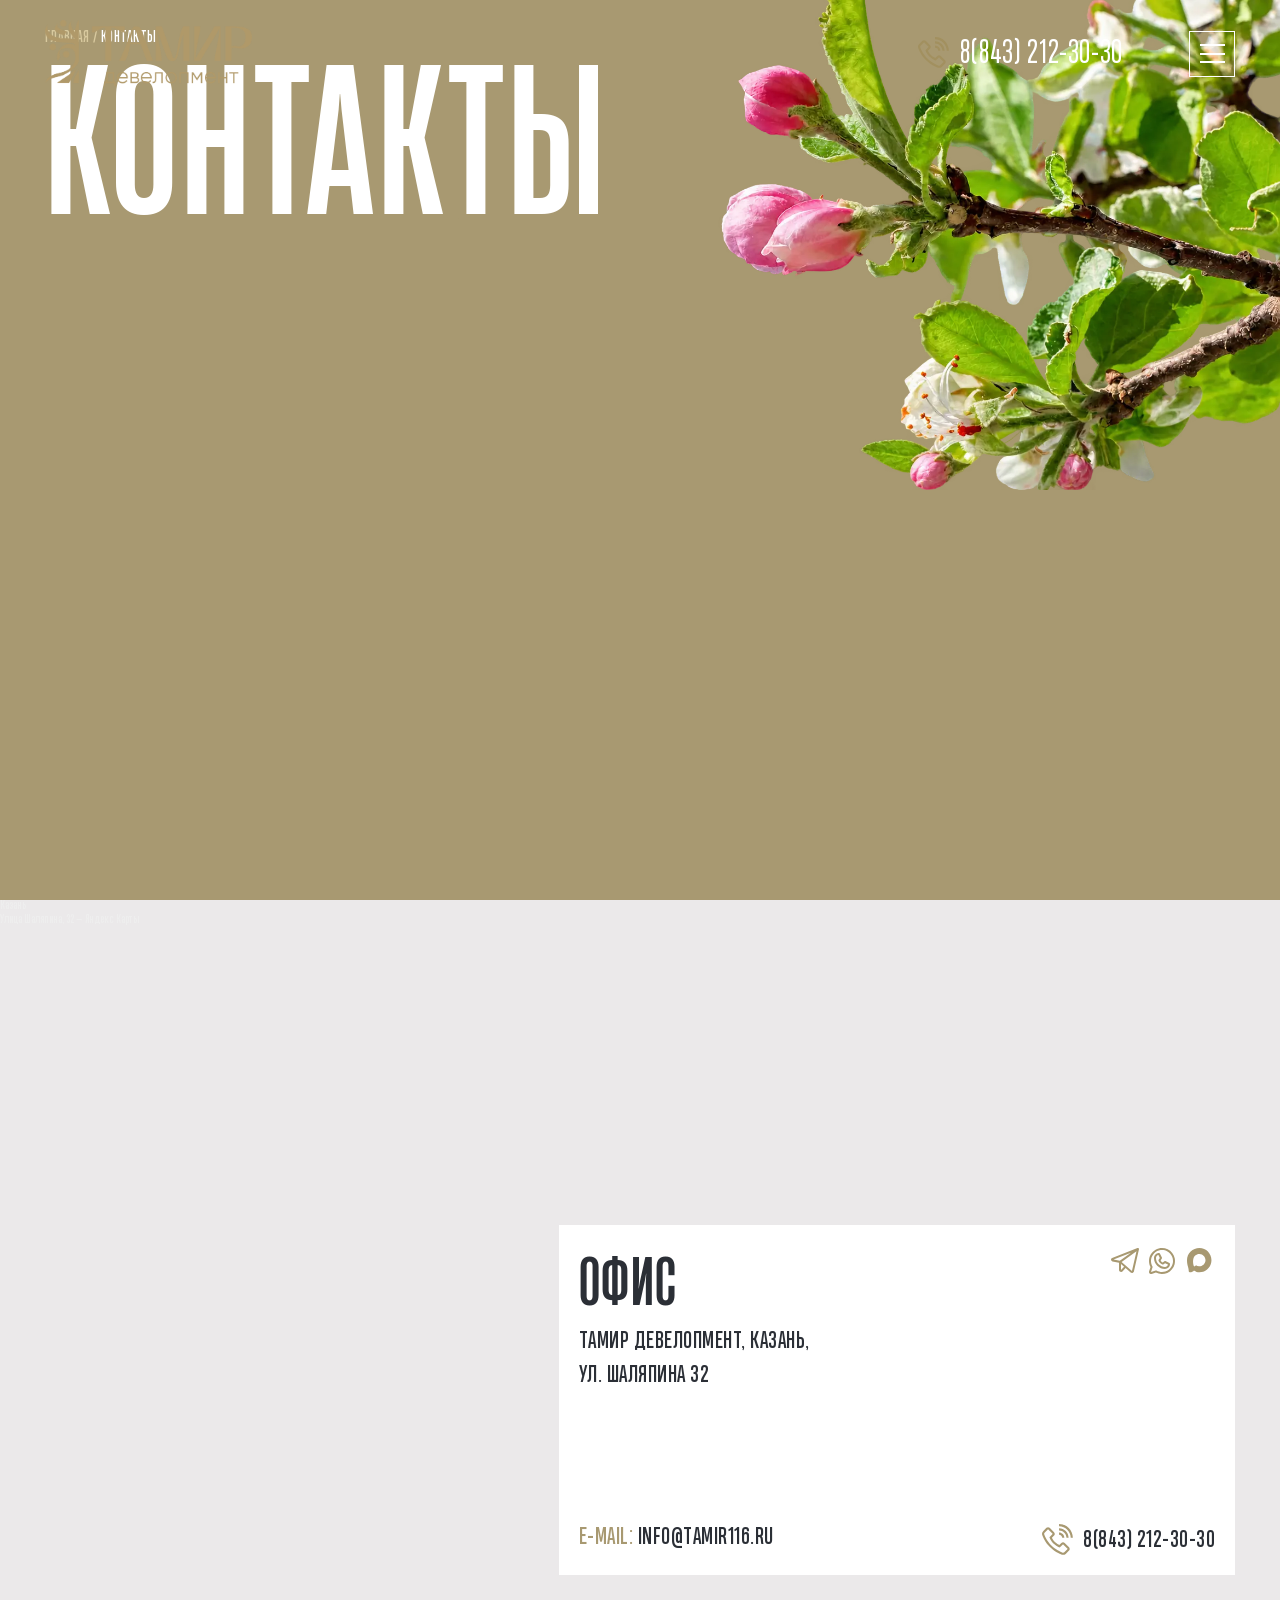
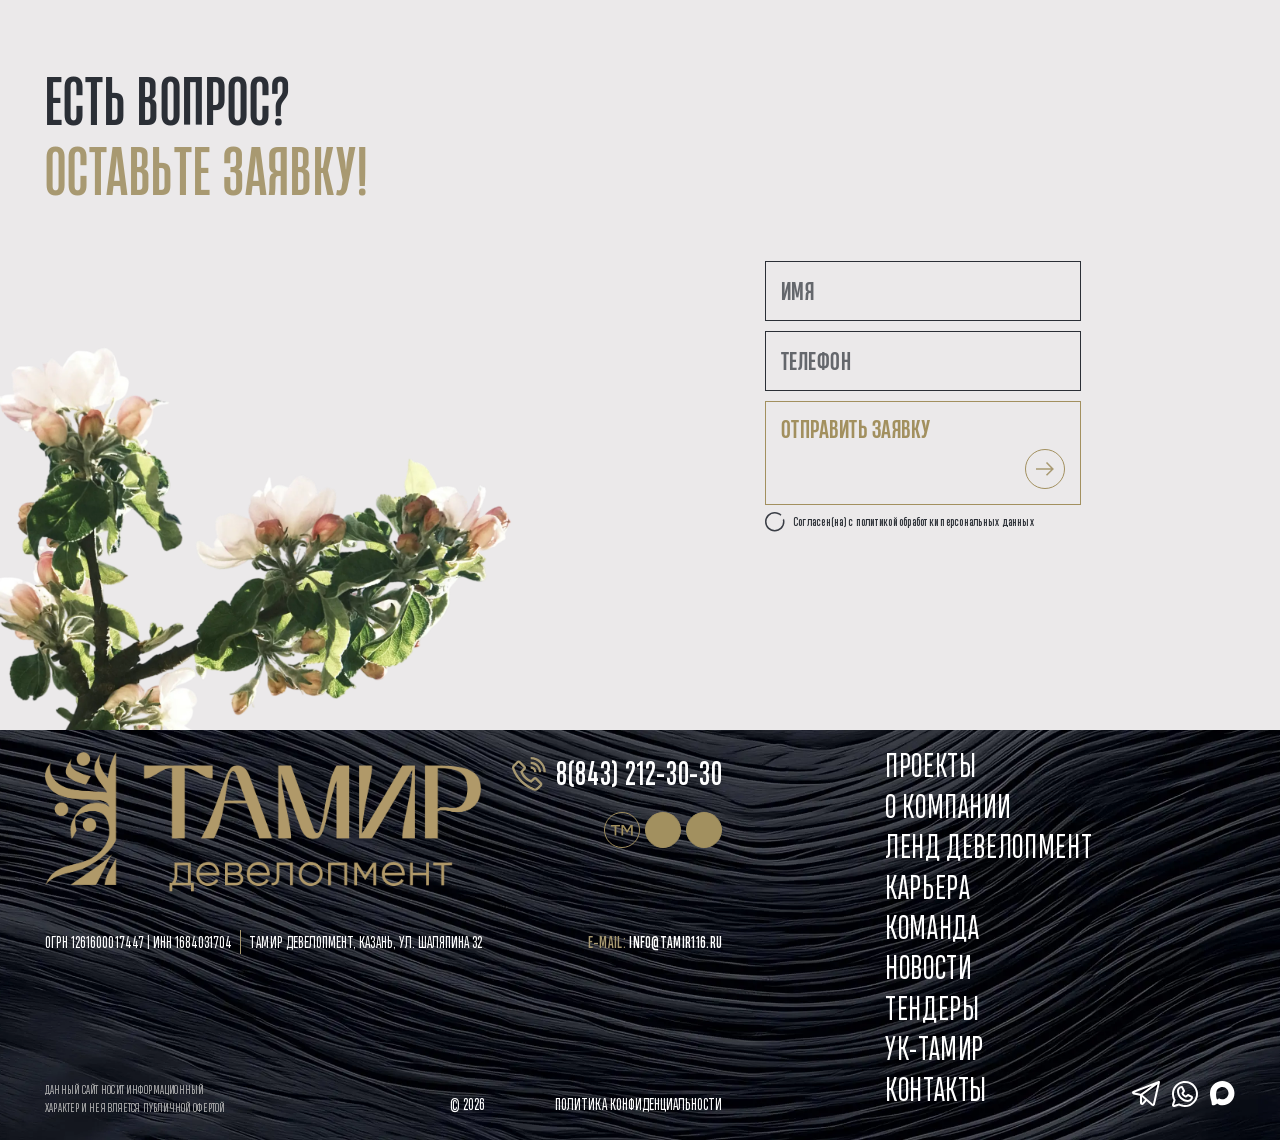
==== commit 43ac65b5: "comment27" ====
--- a/contacts.html
+++ b/contacts.html
@@ -19,10 +19,18 @@
             <a href="index.html" class="header__logo">
                 <img src="img/logo.png" alt="">
             </a>
-            <div class="burger">
-                <span></span>
-                <span></span>
-                <span></span>
+            <div class="header__group">
+                <a href="tel:88432123030" class="header__phone">
+                    <span class="header__phone-icon">
+                        <img src="img/phone.svg" alt="">
+                    </span>
+                    <span class="header__phone-text">8(843) 212-30-30</span>
+                </a>
+                <div class="burger">
+                    <span></span>
+                    <span></span>
+                    <span></span>
+                </div>
             </div>
             <div class="header__menu">
                 <div class="header__menu-top">
--- a/css/style.min.css
+++ b/css/style.min.css
@@ -1,2 +1,2 @@
-@font-face{font-family:headingcompressedpro;font-weight:400;src:url(../fonts/headingcompressedpro-regular.woff) format("woff")}@font-face{font-family:headingcompressedpro;font-weight:400;src:url(../fonts/headingcompressedpro-regular.woff2) format("woff2")}@font-face{font-family:"Bebas Neue Cyrillic";font-weight:400;src:url("../fonts/Bebas Neue Cyrillic Regular.woff") format("woff")}@font-face{font-family:"Bebas Neue Cyrillic";font-weight:400;src:url("../fonts/Bebas Neue Cyrillic Regular.woff2") format("woff2")}@font-face{font-family:headingcompressedpro;font-weight:450;src:url(../fonts/headingcompressedpro-book.woff) format("woff")}@font-face{font-family:headingcompressedpro;font-weight:450;src:url(../fonts/headingcompressedpro-book.woff2) format("woff2")}@font-face{font-family:HeadingNowTrial35;font-weight:500;src:url(../fonts/Heading-Now-Trial-35-Medium.woff) format("woff")}@font-face{font-family:HeadingNowTrial35;font-weight:500;src:url(../fonts/Heading-Now-Trial-35-Medium.woff2) format("woff2")}@font-face{font-family:HeadingNowTrial45;font-weight:500;src:url(../fonts/Heading-Now-Trial-45-Medium.woff) format("woff")}@font-face{font-family:HeadingNowTrial45;font-weight:500;src:url(../fonts/Heading-Now-Trial-45-Medium.woff2) format("woff2")}*,::after,::before{-webkit-box-sizing:inherit;box-sizing:inherit}*{-webkit-box-sizing:border-box;box-sizing:border-box}a,body,div,form,h1,h2,h3,h4,h5,label,li,p,ul{margin:0;padding:0;border:0;text-decoration:none;line-height:1;-webkit-box-sizing:border-box;box-sizing:border-box}button,input,textarea{outline:0!important}button{border:none;cursor:pointer;-webkit-transition:.3s;-o-transition:.3s;transition:.3s}.btn{display:-webkit-box;display:-ms-flexbox;display:flex;-webkit-box-pack:center;-ms-flex-pack:center;justify-content:center;-webkit-box-align:center;-ms-flex-align:center;align-items:center}input:active,input[type=checkbox]:focus,input[type=file]:focus,input[type=radio]:focus,input[type=text]:focus{outline:0!important}html{height:100%;scroll-behavior:smooth;-webkit-box-sizing:border-box;box-sizing:border-box}body{height:100%;background:#ebe9ea;font-family:headingcompressedpro,sans-serif;font-weight:400;color:#2b2f36;overflow-x:hidden}.fixed-body,.fixed-body2{overflow:hidden}h1,h2,h3,h4,h5,h6,img,p{margin:0;padding:0;height:auto;-o-object-fit:cover;object-fit:cover}img{display:block}a{color:inherit;text-decoration:none;-webkit-transition:.3s;-o-transition:.3s;transition:.3s}li,ul{margin:0;padding:0;list-style:none}.container{max-width:1442px;padding:0 45px;margin:0 auto}@media screen and (max-width:992px){.container{padding:0 15px}}@media screen and (max-width:576px){.container{padding:0 11px}}.header{position:absolute;z-index:15;top:0;left:0;width:100%;border-bottom:1px solid rgba(255,255,255,.2);padding:20px 0;-webkit-transition:.3s;-o-transition:.3s;transition:.3s}.header__inner{display:-webkit-box;display:-ms-flexbox;display:flex;-webkit-box-pack:justify;-ms-flex-pack:justify;justify-content:space-between;-webkit-box-align:center;-ms-flex-align:center;align-items:center;gap:66px}.header__logo{width:207px;-ms-flex-negative:0;flex-shrink:0;display:block}.header__logo img{width:100%}.header__group{display:-webkit-box;display:-ms-flexbox;display:flex;-webkit-box-align:center;-ms-flex-align:center;align-items:center;gap:66px}.header__phone{display:-webkit-box;display:-ms-flexbox;display:flex;-webkit-box-align:center;-ms-flex-align:center;align-items:center;gap:10px;color:#fff}.header__phone:hover{color:#a2905f}.header__phone-icon{width:34px;-ms-flex-negative:0;flex-shrink:0;display:-webkit-box;display:-ms-flexbox;display:flex;-webkit-box-align:center;-ms-flex-align:center;align-items:center}.header__phone-icon img{width:100%;margin-top:-4px}.header__phone-text{font-size:32px;line-height:150%;font-weight:450;letter-spacing:.64px;text-transform:uppercase}.header__menu{position:fixed;z-index:25;top:0;right:-105%;width:34%;min-width:490px;height:100%;display:-webkit-box;display:-ms-flexbox;display:flex;-webkit-box-orient:vertical;-webkit-box-direction:normal;-ms-flex-direction:column;flex-direction:column;background:#fff;padding:22px 45px 50px 30px;pointer-events:none;-webkit-transition:.3s;-o-transition:.3s;transition:.3s;overflow-y:auto}@media screen and (min-width:1921px){.header__menu{width:45%}}.header__menu--active{right:0;pointer-events:auto}.header__menu-top{display:-webkit-box;display:-ms-flexbox;display:flex;-webkit-box-pack:justify;-ms-flex-pack:justify;justify-content:space-between;-webkit-box-align:center;-ms-flex-align:center;align-items:center;gap:10px;margin-bottom:65px}.header__menu .header__logo{display:none}.header__menu .header__phone{color:#2b2f36}.header__menu .header__phone:hover{color:#a2905f}.header__group2{width:100%;display:-webkit-box;display:-ms-flexbox;display:flex;-webkit-box-pack:justify;-ms-flex-pack:justify;justify-content:space-between;-webkit-box-align:center;-ms-flex-align:center;align-items:center;gap:6px}.header__group3{display:-webkit-box;display:-ms-flexbox;display:flex;-webkit-box-pack:justify;-ms-flex-pack:justify;justify-content:space-between;-webkit-box-align:end;-ms-flex-align:end;align-items:flex-end;gap:5px;margin-bottom:30px}.header__list{display:grid;grid-template-columns:100%;gap:15px}.header__list li a{font-family:HeadingNowTrial45;font-size:48px;line-height:100%;font-weight:500;letter-spacing:.96px;text-transform:uppercase;color:#a2905f}.header__list li a:hover{color:#2b2f36}.header__socials{-ms-flex-negative:0;flex-shrink:0;display:-webkit-box;display:-ms-flexbox;display:flex;-webkit-box-align:center;-ms-flex-align:center;align-items:center;gap:12px;margin-bottom:5px}.header__social{max-width:28px}.header__social:hover svg path{fill:#2b2f36}.header__social svg{max-width:100%;height:auto}.header__social svg path{-webkit-transition:.3s;-o-transition:.3s;transition:.3s}.header__btn{width:100%;-webkit-box-orient:vertical;-webkit-box-direction:normal;-ms-flex-direction:column;flex-direction:column;-webkit-box-align:start;-ms-flex-align:start;align-items:start;gap:8px;padding:15px;margin-top:auto}.header__btn .btn-text{font-family:HeadingNowTrial45;font-size:24px;line-height:100%;font-weight:500;letter-spacing:.48px}.header__btn .btn-arrow{width:40px;height:40px;margin-left:auto}.header__btn .btn-arrow svg{width:18px;height:auto}.header2{border:none}.header2 .header__logo{opacity:0;pointer-events:none}.header2 .burger{border-color:#fff}.header2 .burger span{background:#fff}.header--fixed{position:fixed;background:#fff}.header--fixed .header__logo{opacity:1;pointer-events:auto}.header--fixed .header__phone{color:#2b2f36}.header--fixed .burger{border-color:#a2905f}.header--fixed .burger span{background:#a2905f}.burger{width:46px;height:46px;display:-webkit-box;display:-ms-flexbox;display:flex;-webkit-box-orient:vertical;-webkit-box-direction:normal;-ms-flex-direction:column;flex-direction:column;-webkit-box-pack:center;-ms-flex-pack:center;justify-content:center;-webkit-box-align:center;-ms-flex-align:center;align-items:center;gap:6.5px;border:1px solid #a2905f;cursor:pointer}.burger span{width:25px;height:2px;background:#a2905f}.burger-close{width:46px;height:46px;display:-webkit-box;display:-ms-flexbox;display:flex;-webkit-box-orient:vertical;-webkit-box-direction:normal;-ms-flex-direction:column;flex-direction:column;-webkit-box-pack:center;-ms-flex-pack:center;justify-content:center;-webkit-box-align:center;-ms-flex-align:center;align-items:center;border:1px solid #2b2f36;cursor:pointer}.burger-close img{width:18px}@media screen and (max-width:992px){.header{padding:15px 0}.header__inner{gap:10px}.header__logo{width:108px}.header__group{gap:6px}.header__phone{gap:10px}.header__phone-icon{width:24px}.header__phone-icon img{margin-top:-3px}.header__phone-text{font-size:18px;font-weight:400;letter-spacing:.36px}.header__menu{right:0;width:100%;min-width:unset;padding:15px 15px 50px;opacity:0}.header__menu--active{opacity:1}.header__menu-top{margin-bottom:45px}.header__menu .header__logo{display:block}.header__group2{width:auto}.header__group3{padding-left:12px}.header__list{gap:10px}.burger{width:35px;height:35px;gap:4px}.burger span{width:18px}.burger-close{width:35px;height:35px}}@media screen and (max-width:576px){.header__menu{padding-left:11px;padding-right:11px}.header__list li a{font-size:42px;letter-spacing:.84px}}.wrapper{position:relative;overflow:hidden}.btn-brown{border:1px solid #a2905f;background:#a2905f;color:#fff}.btn-brown:hover{background:#2b2f36;border-color:#2b2f36}.btn-brown .btn-arrow{-ms-flex-negative:0;flex-shrink:0;display:-webkit-box;display:-ms-flexbox;display:flex;-webkit-box-pack:center;-ms-flex-pack:center;justify-content:center;-webkit-box-align:center;-ms-flex-align:center;align-items:center;border:1px solid #fff;border-radius:50%;-webkit-transition:.3s;-o-transition:.3s;transition:.3s}.btn-brown .btn-arrow svg path{-webkit-transition:.3s;-o-transition:.3s;transition:.3s}.btn-brown .btn-text{text-transform:uppercase}.btn-brown__outline{border:1px solid #a2905f;background:rgba(0,0,0,0);color:#a2905f}.btn-brown__outline:hover{background:#a2905f;border-color:#a2905f;color:#fff}.btn-brown__outline:hover .btn-arrow{border-color:#fff}.btn-brown__outline:hover .btn-arrow svg path{fill:#fff}.btn-brown__outline .btn-arrow{-ms-flex-negative:0;flex-shrink:0;display:-webkit-box;display:-ms-flexbox;display:flex;-webkit-box-pack:center;-ms-flex-pack:center;justify-content:center;-webkit-box-align:center;-ms-flex-align:center;align-items:center;border:1px solid #a2905f;border-radius:50%;-webkit-transition:.3s;-o-transition:.3s;transition:.3s}.btn-brown__outline .btn-arrow svg path{-webkit-transition:.3s;-o-transition:.3s;transition:.3s}.btn-brown__outline .btn-text{text-transform:uppercase}.btn-white{border:1px solid #fff;background:#fff;color:#2b2f36}.btn-white:hover{color:#a2905f}.btn-white:hover .btn-arrow{border-color:#a2905f}.btn-white:hover .btn-arrow svg path{fill:#a2905f}.btn-white .btn-arrow{-ms-flex-negative:0;flex-shrink:0;display:-webkit-box;display:-ms-flexbox;display:flex;-webkit-box-pack:center;-ms-flex-pack:center;justify-content:center;-webkit-box-align:center;-ms-flex-align:center;align-items:center;border:1px solid #2b2f36;border-radius:50%;-webkit-transition:.3s;-o-transition:.3s;transition:.3s}.btn-white .btn-arrow svg path{-webkit-transition:.3s;-o-transition:.3s;transition:.3s}.btn-white .btn-text{text-transform:uppercase}.btn-white__outline{border:1px solid #fff;background:rgba(0,0,0,0);color:#fff}.btn-white__outline:hover{background:#fff;color:#a2905f}.btn-white__outline:hover .btn-arrow{border-color:#a2905f}.btn-white__outline:hover .btn-arrow svg path{fill:#a2905f}.btn-white__outline .btn-arrow{-ms-flex-negative:0;flex-shrink:0;display:-webkit-box;display:-ms-flexbox;display:flex;-webkit-box-pack:center;-ms-flex-pack:center;justify-content:center;-webkit-box-align:center;-ms-flex-align:center;align-items:center;border:1px solid #fff;border-radius:50%;-webkit-transition:.3s;-o-transition:.3s;transition:.3s}.btn-white__outline .btn-arrow svg path{-webkit-transition:.3s;-o-transition:.3s;transition:.3s}.btn-white__outline .btn-text{text-transform:uppercase}.btn-black__outline{border:1px solid #2b2f36;background:rgba(0,0,0,0);color:#2b2f36}.btn-black__outline:hover{background:#2b2f36;color:#fff}.btn-black__outline:hover .btn-arrow{border-color:#fff}.btn-black__outline:hover .btn-arrow svg path{fill:#fff}.btn-black__outline .btn-arrow{-ms-flex-negative:0;flex-shrink:0;display:-webkit-box;display:-ms-flexbox;display:flex;-webkit-box-pack:center;-ms-flex-pack:center;justify-content:center;-webkit-box-align:center;-ms-flex-align:center;align-items:center;border:1px solid #2b2f36;border-radius:50%;-webkit-transition:.3s;-o-transition:.3s;transition:.3s}.btn-black__outline .btn-arrow svg path{-webkit-transition:.3s;-o-transition:.3s;transition:.3s}.btn-black__outline .btn-text{text-transform:uppercase}.text200{font-family:HeadingNowTrial35;font-size:200px;line-height:90%;font-weight:500;letter-spacing:4px;text-transform:uppercase}.text128{font-family:HeadingNowTrial35;font-size:128px;line-height:90%;font-weight:500;letter-spacing:2.56px;text-transform:uppercase}.text96{font-family:HeadingNowTrial35;font-size:96px;line-height:90%;font-weight:500;letter-spacing:1.92px;text-transform:uppercase}.text64{font-family:HeadingNowTrial35;font-size:64px;line-height:110%;font-weight:500;letter-spacing:1.28px;text-transform:uppercase}.text48{font-family:HeadingNowTrial35;font-size:48px;line-height:110%;font-weight:500;letter-spacing:.96px;text-transform:uppercase}.text36{font-size:36px;line-height:120%;letter-spacing:.72px;text-transform:uppercase}.text24{font-size:24px;line-height:140%;letter-spacing:.48px;text-transform:uppercase}.inline{display:inline-block}.swiper-button-next,.swiper-button-prev{z-index:1;width:40px;height:40px;border:1px solid #fff;border-radius:50%}.swiper-button-next:after,.swiper-button-prev:after{display:none}.swiper-button-next:hover,.swiper-button-prev:hover{background:#a2905f;border-color:#a2905f}.swiper-button-next svg,.swiper-button-prev svg{width:18px;height:auto}.swiper-button-next svg path,.swiper-button-prev svg path{-webkit-transition:.3s;-o-transition:.3s;transition:.3s}.swiper-pagination{z-index:1}.swiper-pagination-progressbar{height:3px!important;background:#fff}.swiper-pagination-progressbar-fill{background:#a2905f!important}.breadcrumbs{position:relative;z-index:2}.breadcrumbs__items{display:-webkit-box;display:-ms-flexbox;display:flex;-ms-flex-wrap:wrap;flex-wrap:wrap;-webkit-box-align:center;-ms-flex-align:center;align-items:center;gap:3px}.breadcrumbs__item{font-size:16px;line-height:100%;letter-spacing:.32px;text-transform:uppercase;color:#d8c99e}.breadcrumbs__item--active,.breadcrumbs__item:hover{color:#fff}.item-show{min-height:120px;display:-webkit-box;display:-ms-flexbox;display:flex;-webkit-box-pack:justify;-ms-flex-pack:justify;justify-content:space-between;-webkit-box-align:center;-ms-flex-align:center;align-items:center;gap:10px;border:1px solid #2b2f36;padding:10px 45px;cursor:pointer}.item-show--active{background:#a2905f;border-color:#a2905f;color:#fff}.item-show--active .item-arrow svg{-webkit-transform:rotate(-180deg);-ms-transform:rotate(-180deg);transform:rotate(-180deg)}.item-show--active .item-arrow svg path{fill:#fff}.item-arrow{width:32px;height:32px;-ms-flex-negative:0;flex-shrink:0;display:-webkit-box;display:-ms-flexbox;display:flex;-webkit-box-pack:center;-ms-flex-pack:center;justify-content:center;-webkit-box-align:center;-ms-flex-align:center;align-items:center}.item-arrow svg{width:22px;height:auto;-webkit-transition:.3s;-o-transition:.3s;transition:.3s}.item-arrow svg path{-webkit-transition:.3s;-o-transition:.3s;transition:.3s}.item-hidden{display:none;background:#fff}.modal{position:fixed;z-index:1000;left:0;top:0;width:100%;height:100vh;background:rgba(48,48,48,.5);padding:50px 0;opacity:0;pointer-events:none;overflow-y:auto}.modal--active{opacity:1;pointer-events:unset}@media screen and (min-width:100px){.modal{text-align:center}.modal:before{display:inline-block;vertical-align:middle;content:" ";height:100%}.modal__dialog{display:inline-block;text-align:left;vertical-align:middle}}.modal__dialog{position:relative;width:calc(100% - 30px);max-width:430px;background:#ebe9ea;padding:30px;margin:0 auto}.modal__close{position:absolute;z-index:2;top:30px;right:30px;width:24px;background:rgba(0,0,0,0);padding:0}.modal__close img{width:100%}.modal__title{padding-right:29px;margin-bottom:20px}.modal .form{display:grid;grid-template-columns:100%;gap:10px}.modal .form-group input{width:100%;height:60px;background:rgba(0,0,0,0);border:1px solid #2b2f36;padding:0 15px;font-family:HeadingNowTrial45;font-size:24px;line-height:100%;font-weight:500;letter-spacing:.48px;text-transform:uppercase;color:#2b2f36}.modal .form-group input::-webkit-input-placeholder{color:rgba(43,47,54,.7)}.modal .form-group input::-moz-placeholder{color:rgba(43,47,54,.7)}.modal .form-group input:-ms-input-placeholder{color:rgba(43,47,54,.7)}.modal .form-group input::-ms-input-placeholder{color:rgba(43,47,54,.7)}.modal .form-group input::placeholder{color:rgba(43,47,54,.7)}.modal .form-btn{width:100%;-webkit-box-orient:vertical;-webkit-box-direction:normal;-ms-flex-direction:column;flex-direction:column;-webkit-box-align:start;-ms-flex-align:start;align-items:start;gap:8px;padding:15px}.modal .form-btn .btn-text{font-family:HeadingNowTrial45;font-size:24px;line-height:100%;font-weight:500;letter-spacing:.48px}.modal .form-btn .btn-arrow{width:40px;height:40px;margin-left:auto}.modal .form-btn .btn-arrow svg{width:18px;height:auto}.modal .form-check{position:relative;cursor:pointer}.modal .form-check input{position:absolute;z-index:3;top:0;left:0;width:100%;height:100%;padding:0;margin:0;cursor:pointer;opacity:0}.modal .form-check input:checked~label:after{background-image:url(../img/check.svg)}.modal .form-check label{position:relative;display:block;padding-left:28px;font-size:12px;line-height:130%;letter-spacing:.24px}.modal .form-check label:before{content:"";position:absolute;top:-2.5px;left:0;width:20px;height:20px;background-image:url(../img/check-border.svg);background-repeat:no-repeat;background-position:center;background-size:cover}.modal .form-check label:after{content:"";position:absolute;z-index:2;top:-.5px;left:6px;width:15px;height:12px;background-repeat:no-repeat;background-position:center;background-size:15px auto}.modal .form-check label a{position:relative;z-index:4}.modal .form-check label a:hover{color:#a2905f}@media screen and (max-width:992px){.text200{font-size:64px;letter-spacing:1.28px}.text128{font-size:64px;line-height:100%;letter-spacing:1.28px}.text96{font-size:48px;letter-spacing:.96px}.text64{font-size:36px;letter-spacing:.72px}.text48{font-size:32px;letter-spacing:.64px}.text36{font-size:24px;letter-spacing:.48px}.text24{font-size:16px;line-height:160%;letter-spacing:.32px}.modal__dialog{padding:30px 24px}.modal__close{right:24px}.modal__title{font-size:36px;letter-spacing:.72px}}.main{position:relative;background-image:url(../img/main-img.webp);background-repeat:no-repeat;background-position:center;background-size:cover}.main:after{content:"";position:absolute;top:0;left:0;width:100%;height:100%;background:-webkit-gradient(linear,left top,left bottom,color-stop(11.71%,rgba(0,0,0,.84)),to(rgba(0,0,0,0)));background:-o-linear-gradient(top,rgba(0,0,0,.84) 11.71%,rgba(0,0,0,0) 100%);background:linear-gradient(180deg,rgba(0,0,0,.84) 11.71%,rgba(0,0,0,0) 100%);pointer-events:none}.main .container{position:relative;z-index:2}.main__inner{min-height:100vh;display:-webkit-box;display:-ms-flexbox;display:flex;-webkit-box-orient:vertical;-webkit-box-direction:normal;-ms-flex-direction:column;flex-direction:column;-webkit-box-pack:justify;-ms-flex-pack:justify;justify-content:space-between;-webkit-box-align:start;-ms-flex-align:start;align-items:start;gap:50px;padding:100px 0 50px}.main__title span{display:block;font-family:HeadingNowTrial35;font-size:128px;line-height:100%;font-weight:500;letter-spacing:2.56px;color:#fff}.main__title span:nth-child(2){padding-left:45px}.main__title span:nth-child(3){padding-left:315px}.main__title i{font-style:normal}.main__btn{min-width:315px;-webkit-box-orient:vertical;-webkit-box-direction:normal;-ms-flex-direction:column;flex-direction:column;-webkit-box-align:start;-ms-flex-align:start;align-items:start;gap:8px;padding:15px;margin-left:auto}.main__btn .btn-text{font-family:HeadingNowTrial45;font-size:24px;line-height:100%;font-weight:500;letter-spacing:.48px}.main__btn .btn-arrow{width:40px;height:40px;margin-left:auto}.main__btn .btn-arrow svg{width:18px;height:auto}.info{position:relative;overflow:hidden}.info .container{padding:0}.info__inner{position:relative;width:100%}@media screen and (min-width:993px){.info__inner{font-size:min(16px,1.1095700416vw)}}.info .swiper{overflow:unset}.info .swiper-wrapper{-webkit-box-align:stretch;-ms-flex-align:stretch;align-items:stretch}.info-slide{position:relative;z-index:2;height:auto;min-height:100vh;padding:3.75em 2.813em}.info-slide--1 .info__title{padding-left:8.438em}.info-slide--1 .info__title span{display:block}.info-slide--1 .info__text{max-width:65.125em;padding-left:19.688em}.info-slide--1 .info__img{margin-left:auto}.info-slide--2 .info__img{margin-bottom:1.25em}.info-slide--2 .info__title{max-width:48.875em;margin-left:auto;margin-right:8.375em}.info-slide--2 .info__text{max-width:40em;margin-left:auto;margin-right:1.188em;margin-bottom:0}.info-slide--3 .info__group{max-width:57.25em;margin-left:auto;margin-right:10em}.info-slide--3 .info__img{margin-bottom:1.25em}.info-slide--3 .info__title{max-width:48.875em}.info-slide--3 .info__text{max-width:37.5em;margin-left:auto;margin-right:4.75em;margin-bottom:0}.info-slide--4 .info__group{max-width:57.25em;margin-left:auto}.info-slide--4 .info__title{max-width:31.25em;margin-left:-7.5em}.info-slide--4 .info__text{max-width:41.063em}.info__title{margin-bottom:.625em}.info__title .text64{font-size:4em;letter-spacing:.02em}.info__title span{color:#a89971}.info__text{margin-bottom:1.25em}.info__text .text24{font-size:1.5em;letter-spacing:.02em}.info__img{max-width:57.25em}.info__img img{width:100%}.info__logo{position:absolute;top:3.438em;left:2.813em;width:362em;pointer-events:none}.info__logo img{width:100%}.info__slider-btns{position:absolute;z-index:2;top:60px;right:45px;display:-webkit-box;display:-ms-flexbox;display:flex;-webkit-box-align:center;-ms-flex-align:center;align-items:center;gap:15px}.info .swiper-button-next,.info .swiper-button-prev{position:static;width:60px;height:60px;border-color:#a89971;margin:0}.info .swiper-button-next:hover svg path,.info .swiper-button-prev:hover svg path{fill:#fff}.info .swiper-button-next svg,.info .swiper-button-prev svg{width:27px;height:auto}.info .swiper-pagination{z-index:2;top:unset;bottom:30px}.info__pagination{position:absolute;left:2.813em;right:2.813em;bottom:1.875em;height:2px;display:none!important;background:#fff;overflow:hidden}.info__pagination-progress{width:100%;height:100%;background:#cabb95;-webkit-transform:scaleX(0);-ms-transform:scaleX(0);transform:scaleX(0);-webkit-transform-origin:left center;-ms-transform-origin:left center;transform-origin:left center}.projects{background-image:url(../img/projects-img.webp);background-repeat:no-repeat;background-position:center;background-size:cover;color:#fff;overflow:hidden}.projects__inner{display:-webkit-box;display:-ms-flexbox;display:flex;-webkit-box-pack:end;-ms-flex-pack:end;justify-content:flex-end;-webkit-box-align:start;-ms-flex-align:start;align-items:start;gap:5px;padding-right:260px}.projects__title{font-family:HeadingNowTrial35;font-size:290px;line-height:100%;font-weight:500;letter-spacing:5.8px;-webkit-writing-mode:sideways-lr;-ms-writing-mode:sideways-lr;writing-mode:sideways-lr}.projects__text{max-width:410px;padding:45px 0}.projects__text span{display:inline-block;color:#2b2f36}.projects__text i{font-style:normal}.projects2{padding:60px 0}.projects2__inner{display:-webkit-box;display:-ms-flexbox;display:flex;-webkit-box-align:stretch;-ms-flex-align:stretch;align-items:stretch;gap:80px}.projects2__group{width:355px;-ms-flex-negative:0;flex-shrink:0;display:-webkit-box;display:-ms-flexbox;display:flex;-webkit-box-orient:vertical;-webkit-box-direction:normal;-ms-flex-direction:column;flex-direction:column;-webkit-box-pack:justify;-ms-flex-pack:justify;justify-content:space-between;gap:20px}.projects2__title span{color:#a2905f}.projects2__btn{max-width:316px;-webkit-box-orient:vertical;-webkit-box-direction:normal;-ms-flex-direction:column;flex-direction:column;-webkit-box-align:start;-ms-flex-align:start;align-items:start;gap:8px;padding:15px}.projects2__btn .btn-text{font-family:HeadingNowTrial45;font-size:24px;line-height:100%;font-weight:500;letter-spacing:.48px}.projects2__btn .btn-arrow{width:40px;height:40px;margin-left:auto}.projects2__btn .btn-arrow svg{width:18px;height:auto}.projects2__slider{position:relative;width:calc(100% - 435px);max-width:600px;-webkit-clip-path:inset(0 -5000px -34px 0);clip-path:inset(0 -5000px -34px 0)}.projects2 .swiper{overflow:unset}.projects2 .swiper-wrapper{-webkit-box-align:stretch;-ms-flex-align:stretch;align-items:stretch}.projects2__slider-btns{position:absolute;right:20px;bottom:15px;display:-webkit-box;display:-ms-flexbox;display:flex;-webkit-box-align:center;-ms-flex-align:center;align-items:center;gap:10px}.projects2 .swiper-button-next,.projects2 .swiper-button-prev{position:static;margin:0}.projects2 .swiper-button-prev svg{-webkit-transform:rotate(-180deg);-ms-transform:rotate(-180deg);transform:rotate(-180deg)}.projects2 .swiper-button-disabled{opacity:0!important}.projects2 .swiper-pagination{top:unset;bottom:-33px;width:var(--pagination-width)!important}.projects2 .swiper-slide{height:auto;--border-opacity:1;--slide-text-color:#A2905F;--overlay-opacity:0.78;--effect-duration:0ms;pointer-events:none}.projects2 .swiper-slide .project2-card__img{position:relative;border:1px solid rgb(162 144 95/var(--border-opacity))}.projects2 .swiper-slide .project2-card__img:after{content:"";position:absolute;top:0;left:0;width:100%;height:100%;background:#ebe9ea;opacity:var(--overlay-opacity);-webkit-transition:opacity var(--effect-duration) ease;-o-transition:opacity var(--effect-duration) ease;transition:opacity var(--effect-duration) ease;pointer-events:none}.projects2 .swiper-slide .project2-card__group{color:var(--slide-text-color);-webkit-transition:color var(--effect-duration) ease;-o-transition:color var(--effect-duration) ease;transition:color var(--effect-duration) ease}.projects2 .swiper-slide-active{pointer-events:auto}.project2-card{position:relative}.project2-card__img{position:relative;padding-bottom:140%}.project2-card__img img{position:absolute;top:0;left:0;width:100%;height:100%;display:block}.project2-card__status{position:absolute;top:20px;left:20px;max-width:calc(100% - 40px);border:1px solid #a2905f;padding:10px;font-family:HeadingNowTrial45;font-size:16px;line-height:100%;font-weight:500;letter-spacing:.32px;color:#a2905f}.project2-card__group{position:absolute;left:15px;bottom:15px;max-width:calc(100% - 135px);color:#a2905f;-webkit-transition:color .6s;-o-transition:color .6s;transition:color .6s}.project2-card__subtitle{font-family:HeadingNowTrial45;line-height:100%;margin-bottom:5px}.geography .container{padding:0}.geography__inner{position:relative}.geography__title{position:absolute;z-index:2;top:223px;left:45px;max-width:calc(100% - 90px);color:#a2905f}.geography .map svg{width:100%;height:auto}.geography .point-map{cursor:pointer}.vacancies{padding-bottom:120px}.vacancies .container{padding:0}.vacancies__wrap{display:grid;grid-template-columns:4.71fr 9.61fr;gap:10px;margin-bottom:90px}.vacancies__img{margin-bottom:40px}.vacancies__img img{width:100%}.vacancies__title{padding-left:45px}.vacancies__title span{color:#a2905f}.vacancies__text{display:grid;grid-template-columns:100%;gap:20px;padding-right:45px}.vacancies__text p{max-width:480px}.vacancies__text p:nth-child(1){margin-bottom:10px}.vacancies__text p:nth-child(2),.vacancies__text p:nth-child(3){margin-left:240px;color:#a2905f}.vacancies__images{display:none}.vacancies__bottom{display:-webkit-box;display:-ms-flexbox;display:flex;-webkit-box-pack:justify;-ms-flex-pack:justify;justify-content:space-between;-webkit-box-align:end;-ms-flex-align:end;align-items:flex-end;gap:20px;padding:0 45px}.vacancies__employees{display:-webkit-box;display:-ms-flexbox;display:flex;-webkit-box-align:center;-ms-flex-align:center;align-items:center}.vacancies__employee{width:90px}.vacancies__employee:not(:first-child){margin-left:-20px}.vacancies__employee img{width:100%}.vacancies__link{width:90px;height:90px;display:-webkit-box;display:-ms-flexbox;display:flex;-webkit-box-pack:center;-ms-flex-pack:center;justify-content:center;-webkit-box-align:center;-ms-flex-align:center;align-items:center;background:#a2905f;border-radius:50%;margin-left:-20px}.vacancies__link:hover{background:#2b2f36}.vacancies__link svg{width:27px;height:auto}.vacancies__btn{min-width:316px;-webkit-box-orient:vertical;-webkit-box-direction:normal;-ms-flex-direction:column;flex-direction:column;-webkit-box-align:start;-ms-flex-align:start;align-items:start;gap:8px;padding:15px}.vacancies__btn .btn-text{font-family:HeadingNowTrial45;font-size:24px;line-height:100%;font-weight:500;letter-spacing:.48px}.vacancies__btn .btn-arrow{width:40px;height:40px;margin-left:auto}.vacancies__btn .btn-arrow svg{width:18px;height:auto}.news{background-image:url(../img/news-img.webp);background-repeat:no-repeat;background-position:center;background-size:cover;padding:8px 0;overflow:hidden}.news__inner{display:-webkit-box;display:-ms-flexbox;display:flex;-webkit-box-pack:justify;-ms-flex-pack:justify;justify-content:space-between;-webkit-box-align:start;-ms-flex-align:start;align-items:start;gap:5px}.news__group{padding:37px 0}.news__text{max-width:480px;color:#fff;margin-bottom:25px}.news__text i{font-style:normal;color:#2b2f36}.news__subgroup{display:-webkit-box;display:-ms-flexbox;display:flex;-webkit-box-align:center;-ms-flex-align:center;align-items:center;gap:20px}.news .dzen{width:204px}.news .dzen img{width:100%}.news .telegram{width:60px}.news .telegram img{width:100%}.news__title{font-family:HeadingNowTrial35;font-size:290px;line-height:100%;font-weight:500;letter-spacing:5.8px;-webkit-writing-mode:sideways-lr;-ms-writing-mode:sideways-lr;writing-mode:sideways-lr;color:#fff;margin-right:-33px}.news2{padding:60px 0}.news2__inner{position:relative}.news2__btn{max-width:316px;width:100%;-webkit-box-pack:justify;-ms-flex-pack:justify;justify-content:space-between;gap:10px;padding:10px 10px 10px 15px;margin-left:auto;margin-bottom:70px}.news2__btn .btn-text{font-family:HeadingNowTrial45;font-size:24px;line-height:100%;font-weight:500;letter-spacing:.48px}.news2__btn .btn-arrow{width:40px;height:40px;-ms-flex-negative:0;flex-shrink:0;display:-webkit-box;display:-ms-flexbox;display:flex;-webkit-box-pack:center;-ms-flex-pack:center;justify-content:center;-webkit-box-align:center;-ms-flex-align:center;align-items:center;border:1px solid #a89971;border-radius:50%}.news2__btn .btn-arrow svg{width:18px;height:auto}.news2__slider{max-width:1160px;margin:0 auto}.news2 .swiper{overflow:unset}.news2__slider-btns{position:absolute;top:2px;left:50%;-webkit-transform:translate(-50%,0);-ms-transform:translate(-50%,0);transform:translate(-50%,0);display:-webkit-box;display:-ms-flexbox;display:flex;-webkit-box-align:center;-ms-flex-align:center;align-items:center;gap:15px}.news2 .swiper-button-next,.news2 .swiper-button-prev{position:static;width:60px;height:60px;border-color:#a89971;margin:0}.news2 .swiper-button-next:hover svg path,.news2 .swiper-button-prev:hover svg path{fill:#fff}.news2 .swiper-button-next svg,.news2 .swiper-button-prev svg{width:27px;height:auto}.news2-card{position:relative}.news2-card__img{position:relative;display:block;padding-bottom:124.5%;overflow:hidden}.news2-card__img:hover img{-webkit-transform:scale(1.125);-ms-transform:scale(1.125);transform:scale(1.125)}.news2-card__img img{position:absolute;top:0;left:0;width:100%;height:100%;-webkit-transition:.5s;-o-transition:.5s;transition:.5s}.news2-card__date{position:absolute;z-index:2;top:15px;left:15px;max-width:calc(100% - 30px);display:-webkit-box;display:-ms-flexbox;display:flex;-ms-flex-wrap:wrap;flex-wrap:wrap;-webkit-box-align:center;-ms-flex-align:center;align-items:center;gap:5px;font-size:16px;line-height:150%;font-weight:450;letter-spacing:.32px;text-transform:uppercase;color:#fff}.news2-card__title{position:absolute;left:15px;bottom:15px;width:calc(100% - 30px);max-width:446px;color:#fff}.news2-card__title:hover{color:#a89971}.about{padding:60px 0;overflow:hidden}.about__inner{position:relative}.about__text{position:relative;z-index:4;max-width:436px;color:#a2905f;margin-bottom:400px}.about__group{position:absolute;left:50%;bottom:-60px;-webkit-transform:translate(-50%,0);-ms-transform:translate(-50%,0);transform:translate(-50%,0);width:100%}.about__img{position:absolute;z-index:3;left:50%;bottom:0;-webkit-transform:translate(-50%,0);-ms-transform:translate(-50%,0);transform:translate(-50%,0);max-width:721px;width:100%}.about__img img{width:100%}.about__img img:nth-child(2){display:none}.about__logo{position:absolute;z-index:2;left:50%;bottom:240px;-webkit-transform:translate(-50%,0);-ms-transform:translate(-50%,0);transform:translate(-50%,0);max-width:1252px;width:100%}.about__logo img{width:100%}.about__img-text{position:absolute;left:50%;bottom:0;-webkit-transform:translate(-50%,0);-ms-transform:translate(-50%,0);transform:translate(-50%,0);max-width:1192px;width:100%}.about__img-text img{width:100%}.about__img-text img:nth-child(2){display:none}.about__btn{position:relative;z-index:4;min-width:316px;width:-webkit-max-content;width:-moz-max-content;width:max-content;-webkit-box-orient:vertical;-webkit-box-direction:normal;-ms-flex-direction:column;flex-direction:column;-webkit-box-align:start;-ms-flex-align:start;align-items:start;gap:8px;padding:15px;margin-left:auto}.about__btn .btn-text{font-family:HeadingNowTrial45;font-size:24px;line-height:100%;font-weight:500;letter-spacing:.48px}.about__btn .btn-arrow{width:40px;height:40px;margin-left:auto}.about__btn .btn-arrow svg{width:18px;height:auto}.survey{border-top:7px solid #e5e5e5;border-bottom:7px solid #e5e5e5;padding:85px 0 135px}.survey__top{margin-bottom:115px}.survey__title{line-height:100%;margin-bottom:10px}.survey__subtitle{color:#a2905f}.survey__wrap{display:grid;grid-template-columns:100%;gap:100px}.survey__group--2 .survey__item-checkboxes{margin:0}.survey__title2{margin-bottom:45px}.survey__items{display:-webkit-box;display:-ms-flexbox;display:flex;-webkit-box-pack:justify;-ms-flex-pack:justify;justify-content:space-between;-webkit-box-align:stretch;-ms-flex-align:stretch;align-items:stretch;gap:120px}.survey__items-left{max-width:752px;width:100%;-webkit-box-flex:1;-ms-flex-positive:1;flex-grow:1;display:-webkit-box;display:-ms-flexbox;display:flex;-webkit-box-pack:justify;-ms-flex-pack:justify;justify-content:space-between;-webkit-box-align:stretch;-ms-flex-align:stretch;align-items:stretch;gap:120px}.survey__items-right{-webkit-box-flex:1;-ms-flex-positive:1;flex-grow:1;display:-webkit-box;display:-ms-flexbox;display:flex;-webkit-box-pack:end;-ms-flex-pack:end;justify-content:flex-end;margin-left:auto}.survey__items-right .survey__item-title{text-align:right}.survey__items-right .survey__item-checkboxes{margin-left:auto}.survey__item{width:100%;height:100%;display:-webkit-box;display:-ms-flexbox;display:flex;-webkit-box-orient:vertical;-webkit-box-direction:normal;-ms-flex-direction:column;flex-direction:column}.survey__item-title{line-height:140%;color:#a2905f;margin-bottom:30px}.survey__item-checkboxes{max-width:316px;width:100%;display:grid;grid-template-columns:100%;gap:10px;margin-top:auto}.survey__item-checkbox{position:relative}.survey__item-checkbox input{position:absolute;z-index:2;top:0;left:0;width:100%;height:100%;padding:0;margin:0;opacity:0}.survey__item-checkbox input:checked~label:after{opacity:1}.survey__item-checkbox label{min-height:60px;display:-webkit-box;display:-ms-flexbox;display:flex;-webkit-box-align:center;-ms-flex-align:center;align-items:center;border:1px solid #a8a8a8;padding:10px 10px 10px 65px;font-family:HeadingNowTrial45;font-size:24px;line-height:100%;letter-spacing:.48px;text-transform:uppercase}.survey__item-checkbox label:before{content:"";position:absolute;top:50%;left:15px;-webkit-transform:translate(0,-50%);-ms-transform:translate(0,-50%);transform:translate(0,-50%);width:40px;height:40px;border:1px solid #2b2f36;border-radius:50%}.survey__item-checkbox label:after{content:"";position:absolute;top:50%;left:25px;-webkit-transform:translate(0,-50%);-ms-transform:translate(0,-50%);transform:translate(0,-50%);width:20px;height:20px;background:#a2905f;border-radius:50%;opacity:0}.survey .form{max-width:316px;width:100%;display:grid;grid-template-columns:100%;gap:10px}.survey .form-group input{width:100%;height:60px;background:rgba(0,0,0,0);border:1px solid #2b2f36;padding:0 15px;font-family:HeadingNowTrial45;font-size:24px;line-height:100%;font-weight:500;letter-spacing:.48px;text-transform:uppercase;color:#2b2f36}.survey .form-group input::-webkit-input-placeholder{color:rgba(43,47,54,.7)}.survey .form-group input::-moz-placeholder{color:rgba(43,47,54,.7)}.survey .form-group input:-ms-input-placeholder{color:rgba(43,47,54,.7)}.survey .form-group input::-ms-input-placeholder{color:rgba(43,47,54,.7)}.survey .form-group input::placeholder{color:rgba(43,47,54,.7)}.survey .form-btn{width:100%;-webkit-box-orient:vertical;-webkit-box-direction:normal;-ms-flex-direction:column;flex-direction:column;-webkit-box-align:start;-ms-flex-align:start;align-items:start;gap:8px;padding:15px}.survey .form-btn .btn-text{font-family:HeadingNowTrial45;font-size:24px;line-height:100%;font-weight:500;letter-spacing:.48px}.survey .form-btn .btn-arrow{width:40px;height:40px;margin-left:auto}.survey .form-btn .btn-arrow svg{width:18px;height:auto}.survey .form-check{position:relative;cursor:pointer}.survey .form-check input{position:absolute;z-index:3;top:0;left:0;width:100%;height:100%;padding:0;margin:0;cursor:pointer;opacity:0}.survey .form-check input:checked~label:after{background-image:url(../img/check.svg)}.survey .form-check label{position:relative;display:block;padding-left:28px;font-size:12px;line-height:130%;letter-spacing:.24px}.survey .form-check label:before{content:"";position:absolute;top:-2.5px;left:0;width:20px;height:20px;background-image:url(../img/check-border.svg);background-repeat:no-repeat;background-position:center;background-size:cover}.survey .form-check label:after{content:"";position:absolute;z-index:2;top:-.5px;left:6px;width:15px;height:12px;background-repeat:no-repeat;background-position:center;background-size:15px auto}.survey .form-check label a{position:relative;z-index:4}.survey .form-check label a:hover{color:#a2905f}.installment{border-bottom:7px solid #e5e5e5;padding:60px 0 140px}.installment__inner{position:relative}.installment__top{position:relative;z-index:2;margin-bottom:58px}.installment__subtitle{text-transform:uppercase;color:#a2905f;margin-bottom:10px}.installment__title{max-width:800px;margin-bottom:24px}.installment__text{max-width:652px}.installment__wrap{position:relative;z-index:2;display:-webkit-box;display:-ms-flexbox;display:flex;-webkit-box-pack:justify;-ms-flex-pack:justify;justify-content:space-between;-webkit-box-align:start;-ms-flex-align:start;align-items:start;gap:60px}.installment__items{display:grid;grid-template-columns:repeat(2,calc(50% - 10px));gap:20px}.installment__item{max-width:316px;width:100%;min-height:160px;border:1px solid #a2905f;padding:15px}.installment__item-title{color:#a2905f;margin-bottom:10px}.installment__item-text{max-width:270px;font-size:16px;line-height:140%;letter-spacing:.32px;text-transform:uppercase}.installment .form{max-width:316px;width:100%;-ms-flex-negative:0;flex-shrink:0;display:grid;grid-template-columns:100%;gap:10px}.installment .form-group input{width:100%;height:60px;background:rgba(0,0,0,0);border:1px solid #2b2f36;padding:0 15px;font-family:HeadingNowTrial45;font-size:24px;line-height:100%;font-weight:500;letter-spacing:.48px;text-transform:uppercase;color:#2b2f36}.installment .form-group input::-webkit-input-placeholder{color:rgba(43,47,54,.7)}.installment .form-group input::-moz-placeholder{color:rgba(43,47,54,.7)}.installment .form-group input:-ms-input-placeholder{color:rgba(43,47,54,.7)}.installment .form-group input::-ms-input-placeholder{color:rgba(43,47,54,.7)}.installment .form-group input::placeholder{color:rgba(43,47,54,.7)}.installment .form-btn{width:100%;-webkit-box-orient:vertical;-webkit-box-direction:normal;-ms-flex-direction:column;flex-direction:column;-webkit-box-align:start;-ms-flex-align:start;align-items:start;gap:8px;padding:15px}.installment .form-btn .btn-text{font-family:HeadingNowTrial45;font-size:24px;line-height:100%;font-weight:500;letter-spacing:.48px}.installment .form-btn .btn-arrow{width:40px;height:40px;margin-left:auto}.installment .form-btn .btn-arrow svg{width:18px;height:auto}.installment .form-check{position:relative;cursor:pointer}.installment .form-check input{position:absolute;z-index:3;top:0;left:0;width:100%;height:100%;padding:0;margin:0;cursor:pointer;opacity:0}.installment .form-check input:checked~label:after{background-image:url(../img/check.svg)}.installment .form-check label{position:relative;display:block;padding-left:28px;font-size:12px;line-height:130%;letter-spacing:.24px}.installment .form-check label:before{content:"";position:absolute;top:-2.5px;left:0;width:20px;height:20px;background-image:url(../img/check-border.svg);background-repeat:no-repeat;background-position:center;background-size:cover}.installment .form-check label:after{content:"";position:absolute;z-index:2;top:-.5px;left:6px;width:15px;height:12px;background-repeat:no-repeat;background-position:center;background-size:15px auto}.installment .form-check label a{position:relative;z-index:4}.installment .form-check label a:hover{color:#a2905f}.installment__img{position:absolute;top:-40px;right:135px;max-width:597px;width:100%;pointer-events:none}.installment__img img{width:100%}.partners{border-bottom:7px solid #e5e5e5;padding:35px 0 65px}.partners__top{display:-webkit-box;display:-ms-flexbox;display:flex;-webkit-box-pack:justify;-ms-flex-pack:justify;justify-content:space-between;-webkit-box-align:start;-ms-flex-align:start;align-items:start;gap:120px;margin-bottom:115px}.partners__title{position:relative;-webkit-box-flex:1;-ms-flex-positive:1;flex-grow:1;margin-top:12px}.partners__title:before{content:"";position:absolute;top:50%;left:0;width:100%;height:1px;background:#a2905f;pointer-events:none}.partners__title span{position:relative;z-index:2;background:#ebe9ea;padding-right:10px}.partners__btn{max-width:316px;min-width:316px;-ms-flex-negative:0;flex-shrink:0;-webkit-box-orient:vertical;-webkit-box-direction:normal;-ms-flex-direction:column;flex-direction:column;-webkit-box-align:start;-ms-flex-align:start;align-items:start;gap:8px;padding:15px}.partners__btn .btn-text{font-family:HeadingNowTrial45;font-size:24px;line-height:100%;font-weight:500;letter-spacing:.48px}.partners__btn .btn-arrow{width:40px;height:40px;margin-left:auto}.partners__btn .btn-arrow svg{width:18px;height:auto}.partners__cards{display:-webkit-box;display:-ms-flexbox;display:flex;-webkit-box-pack:justify;-ms-flex-pack:justify;justify-content:space-between;-webkit-box-align:center;-ms-flex-align:center;align-items:center;gap:60px}.partner-card{max-width:322px}.partner-card img{max-width:100%}@media screen and (max-width:1600px){.info-slide--3 .info__group{margin-right:0}.info__img{max-width:37.5em}}@media screen and (max-width:1400px){.main__title span{font-size:110px;letter-spacing:2.2px}.main__title span:nth-child(3){padding-left:90px}.info__slider{max-width:58em}.info-slide{min-width:unset;padding-top:8em}.info-slide--1 .info__text{max-width:50em}.info-slide--2 .info__title{max-width:30em}.info-slide--2 .info__text{max-width:26em}.info-slide--3 .info__title{max-width:28em}.info-slide--3 .info__text{max-width:26em}.info-slide--4 .info__title{margin-left:0}.info-slide--4 .info__text{max-width:27em}.info__title .text64{font-size:3em}.info__text .text24{font-size:1em}.info__logo{top:3.75em;width:215em}.info__slider-btns{top:40px;right:50%;-webkit-transform:translate(50%,0);-ms-transform:translate(50%,0);transform:translate(50%,0)}.projects__title{font-size:210px;letter-spacing:4.2px}.projects2__slider{max-width:400px}.geography__title{top:116px;font-size:64px;line-height:100%;letter-spacing:1.28px}.news__title{font-size:210px;letter-spacing:4.2px;margin-right:-20px}.news2__btn{margin-bottom:40px}.news2__slider{max-width:700px}.news2-card__title{font-size:24px;letter-spacing:.48px}.about__text{margin-bottom:300px}.about__img{max-width:500px}.about__logo{max-width:900px}.about__img-text{max-width:1000px}}@media screen and (max-width:1300px){.survey__items,.survey__items-left{gap:60px}.installment__img{right:0;max-width:500px}.partners__top{gap:60px}}@media screen and (max-width:1200px){.projects__inner{padding-right:0}.vacancies__title{max-width:320px;font-size:48px;letter-spacing:.96px}.vacancies__text p:nth-child(2),.vacancies__text p:nth-child(3){margin-left:150px}.survey__items{-webkit-box-orient:vertical;-webkit-box-direction:normal;-ms-flex-direction:column;flex-direction:column;-webkit-box-align:start;-ms-flex-align:start;align-items:start}.survey__items-left{max-width:100%;width:100%}.survey__items-right{width:calc(50% - 30px);margin-left:0}.survey__items-right .survey__item-title{text-align:left}.survey__items-right .survey__item-checkboxes{margin-left:0}.survey .form,.survey__item-checkboxes{max-width:100%}.installment__img{top:50px;max-width:400px}}@media screen and (max-width:1100px){.about__img{left:45%;max-width:450px}}@media screen and (max-width:992px){.main__inner{padding-top:86px}.main__title span{font-size:64px;letter-spacing:1.28px}.main__title span:nth-child(2),.main__title span:nth-child(3){padding-left:0}.info__slider{max-width:100%}.info-slide{width:100%!important;min-height:unset;display:-webkit-box;display:-ms-flexbox;display:flex;-webkit-box-orient:vertical;-webkit-box-direction:normal;-ms-flex-direction:column;flex-direction:column;padding:50px 25px}.info-slide--2 .info__title{max-width:340px}.info-slide--3 .info__title{max-width:320px}.info-slide--4 .info__title{max-width:340px}.info__group{display:-webkit-box;display:-ms-flexbox;display:flex;-webkit-box-orient:vertical;-webkit-box-direction:normal;-ms-flex-direction:column;flex-direction:column;margin:0!important}.info__title{-webkit-box-ordinal-group:-1;-ms-flex-order:-2;order:-2;padding:0!important;margin-left:0!important;margin-right:0!important}.info__title .text64{font-size:36px;letter-spacing:.72px}.info__text{max-width:245px!important;-webkit-box-ordinal-group:-1;-ms-flex-order:-2;order:-2;padding:0 0 0 22px!important;margin-left:0!important;margin-right:0!important;margin-bottom:70px!important}.info__text .text24{font-size:16px;letter-spacing:.32px}.info__img{max-width:500px;width:100%;margin:0 auto!important}.info__img img{min-height:360px}.info__logo{top:36px;left:11px;width:4800px}.info__slider-btns{display:none}.info .swiper-pagination{bottom:15px}.projects{padding-top:50px}.projects__inner{-webkit-box-orient:vertical;-webkit-box-direction:normal;-ms-flex-direction:column;flex-direction:column;-webkit-box-pack:center;-ms-flex-pack:center;justify-content:center;-webkit-box-align:center;-ms-flex-align:center;align-items:center;gap:100px}.projects__title{-webkit-box-ordinal-group:2;-ms-flex-order:1;order:1}.projects__text{max-width:270px;padding:0}.projects2{padding:50px 0}.projects2__inner{gap:45px}.projects2__group{max-width:247px}.projects2__slider{width:calc(100% - 292px)}.projects2__slider-btns{right:12px;bottom:12px;gap:8px}.projects2 .swiper-button-next,.projects2 .swiper-button-prev{width:24px;height:24px}.projects2 .swiper-button-next svg,.projects2 .swiper-button-prev svg{width:11px}.projects2 .swiper-pagination{bottom:-23px}.project2-card__status{top:10px;left:10px;max-width:calc(100% - 20px);padding:4.76px;font-size:8px;letter-spacing:.16px}.project2-card__group{left:12px;bottom:12px;max-width:calc(100% - 92px)}.project2-card__subtitle{font-size:12px;letter-spacing:.24px}.geography__title{top:80px;left:15px;max-width:calc(100% - 30px)}.vacancies{padding-bottom:25px}.vacancies__img,.vacancies__wrap{margin-bottom:20px}.vacancies__title{max-width:217px;padding-left:15px;font-size:36px;letter-spacing:.72px}.vacancies__text{gap:10px;padding-right:15px}.vacancies__text p{max-width:100%}.vacancies__text p:nth-child(2),.vacancies__text p:nth-child(3){margin-left:45px}.vacancies__text p .inline{display:inline}.vacancies__bottom{-webkit-box-orient:vertical;-webkit-box-direction:normal;-ms-flex-direction:column;flex-direction:column;-webkit-box-align:center;-ms-flex-align:center;align-items:center;gap:40px;padding:0 15px}.vacancies__employee{width:80px}.vacancies__employee:not(:first-child){margin-left:-16px}.vacancies__link{width:80px;height:80px;margin-left:-16px}.vacancies__link svg{width:24px}.news__text{max-width:325px;margin-bottom:20px}.news .dzen{width:156px}.news .telegram{width:56px}.news2{padding:50px 0}.news2__inner{padding:100px 0 150px}.news2__btn{position:absolute;left:50%;bottom:0;-webkit-transform:translate(-50%,0);-ms-transform:translate(-50%,0);transform:translate(-50%,0);margin:0}.news2__slider-btns{top:0}.news2-card__date{top:10px;left:10px;max-width:calc(100% - 20px);line-height:100%}.news2-card__title{left:10px;bottom:10px;width:calc(100% - 20px);max-width:250px}.about{padding:50px 0 0}.about__inner{display:-webkit-box;display:-ms-flexbox;display:flex;-webkit-box-orient:vertical;-webkit-box-direction:normal;-ms-flex-direction:column;flex-direction:column}.about__text{max-width:292px;-webkit-box-ordinal-group:-1;-ms-flex-order:-2;order:-2;margin-bottom:10px}.about__btn{-webkit-box-ordinal-group:0;-ms-flex-order:-1;order:-1;margin:0 auto 100px}.about__group{position:relative;left:unset;bottom:unset;-webkit-transform:unset;-ms-transform:unset;transform:unset}.about__img{position:relative;left:unset;bottom:unset;width:100%;-webkit-transform:unset;-ms-transform:unset;transform:unset;margin:0 auto}.about__logo{top:-60px;bottom:unset;max-width:700px}.about__img-text{max-width:700px}.survey{border-width:4px;padding:50px 0}.survey__top{margin-bottom:50px}.survey__wrap{gap:50px}.survey__title2{margin-bottom:30px}.survey__items,.survey__items-left{gap:30px}.survey__items-right{width:calc(50% - 15px)}.survey__item-title{margin-bottom:10px}.survey__item-checkbox label{min-height:48px;padding-left:50px;font-size:16px;letter-spacing:.32px}.survey__item-checkbox label:before{left:10px;width:30px;height:30px}.survey__item-checkbox label:after{left:17.5px;width:15px;height:15px}.survey .form-group input{height:48px;padding:0 10px;font-size:16px}.survey .form-btn .btn-text{font-size:16px;letter-spacing:.32px}.survey .form-btn .btn-arrow{width:30px;height:30px}.survey .form-btn .btn-arrow svg{width:15px}.installment{border-width:4px;padding:50px 0}.installment__top{margin-bottom:50px}.installment__title{max-width:400px}.installment__text{max-width:420px}.installment__wrap{-webkit-box-orient:vertical;-webkit-box-direction:normal;-ms-flex-direction:column;flex-direction:column;gap:30px}.installment__items{width:100%;grid-template-columns:repeat(2,calc(50% - 7.5px));gap:15px}.installment__item{max-width:100%}.installment .form{max-width:100%;width:calc(50% - 7.5px)}.installment .form-group input{height:48px;padding:0 10px;font-size:16px}.installment .form-btn .btn-text{font-size:16px;letter-spacing:.32px}.installment .form-btn .btn-arrow{width:30px;height:30px}.installment .form-btn .btn-arrow svg{width:15px}.installment__img{top:unset;bottom:-30px;max-width:40%}.partners{padding:50px 0}.partners__top{gap:30px;margin-bottom:50px}.partners__btn{max-width:260px;width:100%;min-width:unset}.partners__btn .btn-text{font-size:16px;letter-spacing:.32px}.partners__btn .btn-arrow{width:30px;height:30px}.partners__btn .btn-arrow svg{width:15px}.partners__cards{display:grid;grid-template-columns:repeat(2,calc(50% - 25px));gap:50px}.partner-card{max-width:100%}}@media screen and (max-width:768px){.projects2__inner{position:relative;-webkit-box-orient:vertical;-webkit-box-direction:normal;-ms-flex-direction:column;flex-direction:column;padding-bottom:149px}.projects2__group{width:100%}.projects2__btn{position:absolute;left:0;bottom:0;width:100%;max-width:100%}.projects2__slider{width:100%;max-width:400px}.projects2 .swiper-pagination{display:none}.geography .map-wrap{overflow-x:auto}.geography .map-wrap::-webkit-scrollbar{height:3px}.geography .map-wrap::-webkit-scrollbar-track{background:#fff}.geography .map-wrap::-webkit-scrollbar-thumb{background:#a2905f}.geography .map{width:768px}.vacancies__title{font-size:32px;letter-spacing:.64px}.news{background-image:url(../img/news-img--2.webp);padding:50px 0 0}.news .container{padding:0 25px}.news__inner{-webkit-box-orient:vertical;-webkit-box-direction:normal;-ms-flex-direction:column;flex-direction:column;gap:40px}.news__group{width:100%;padding:0}.news__subgroup{-webkit-box-pack:center;-ms-flex-pack:center;justify-content:center}.news__title{margin-left:auto;margin-right:-37px;margin-bottom:-7px}}@media screen and (max-width:576px){.main{background-image:url(../img/main-img--2.webp)}.main:after{background:-webkit-gradient(linear,left top,left bottom,from(rgba(0,0,0,.84)),to(rgba(0,0,0,0)));background:-o-linear-gradient(top,rgba(0,0,0,.84) 0,rgba(0,0,0,0) 100%);background:linear-gradient(180deg,rgba(0,0,0,.84) 0,rgba(0,0,0,0) 100%)}.main__btn{width:100%;min-width:unset}.info-slide{padding:50px 11px}.info__title{padding-left:10px!important}.info__text{max-width:257px!important;padding-left:34px!important}.info__img{max-width:100%}.projects{background-image:url(../img/projects-img--2.webp)}.projects2__slider{max-width:285px}.geography__title{left:11px;max-width:calc(100% - 22px)}.vacancies__wrap{grid-template-columns:100%;gap:0}.vacancies__group{padding:0 25px;margin-bottom:30px}.vacancies__img{display:none}.vacancies__title{padding:0;font-size:36px;letter-spacing:.72px}.vacancies__group2{padding:0 25px 0 45px}.vacancies__text{padding:0}.vacancies__text p .inline-mob{display:inline-block}.vacancies__images{display:-webkit-box;display:-ms-flexbox;display:flex;-webkit-box-pack:justify;-ms-flex-pack:justify;justify-content:space-between;-webkit-box-align:start;-ms-flex-align:start;align-items:start;gap:5px;margin-bottom:20px}.vacancies__images .vacancies__img{display:block}.vacancies__images .vacancies__img:nth-child(1){width:33.33%;-ms-flex-negative:0;flex-shrink:0}.vacancies__images .vacancies__img:nth-child(2){width:66.67%}.vacancies__bottom{padding:0 11px}.vacancies__btn{width:100%;min-width:unset}.news__text{max-width:305px}.news2__slider{max-width:316px;margin:0 auto}.news2__btn{max-width:100%}.news2-card__img{padding-bottom:142%}.about__text .inline{display:inline}.about__text .inline-mob{display:inline-block}.about__text br{display:none}.about__btn{min-width:unset;width:100%;margin-bottom:130px}.about__img{max-width:270px}.about__img img:nth-child(1){display:none}.about__img img:nth-child(2){display:block}.about__logo{max-width:360px;width:calc(100% + 22px)}.about__img-text{z-index:2;bottom:20px;max-width:360px;width:calc(100% + 22px)}.about__img-text img:nth-child(1){display:none}.about__img-text img:nth-child(2){display:block}.survey__items-left{-webkit-box-orient:vertical;-webkit-box-direction:normal;-ms-flex-direction:column;flex-direction:column}.survey__items-right{width:100%}.installment__items{grid-template-columns:100%}.installment .form{width:100%}.installment__img{display:none}.partners__top{-webkit-box-orient:vertical;-webkit-box-direction:normal;-ms-flex-direction:column;flex-direction:column}.partners__title{margin:0}.partners__title:before{display:none}.partners__title span{background:rgba(0,0,0,0);padding:0}.partners__btn{max-width:100%}.partners__cards{grid-template-columns:repeat(2,calc(50% - 15px));gap:30px}}@media screen and (max-width:359px){.vacancies__employee{width:65px}.vacancies__employee:not(:first-child){margin-left:-10px}.vacancies__link{width:65px;height:65px;margin-left:-10px}.vacancies__link svg{width:18px}}.career{position:relative;background:#a89971;color:#fff}.career .container{position:relative;z-index:2}.career__inner{min-height:100vh;display:-webkit-box;display:-ms-flexbox;display:flex;-webkit-box-orient:vertical;-webkit-box-direction:normal;-ms-flex-direction:column;flex-direction:column;padding:10px 0 45px}.career__title{margin-bottom:40px}.career__btn{min-width:316px;width:-webkit-max-content;width:-moz-max-content;width:max-content;-webkit-box-orient:vertical;-webkit-box-direction:normal;-ms-flex-direction:column;flex-direction:column;-webkit-box-align:start;-ms-flex-align:start;align-items:start;gap:8px;padding:15px;margin-top:auto}.career__btn .btn-text{font-family:HeadingNowTrial45;font-size:24px;line-height:100%;font-weight:500;letter-spacing:.48px}.career__btn .btn-arrow{width:40px;height:40px;margin-left:auto}.career__btn .btn-arrow svg{width:18px;height:auto}.career__img{position:absolute;right:0;bottom:0;max-width:84.47%;width:100%;pointer-events:none}.career__img img{width:100%}.career__img img:nth-child(2){display:none}.career-info{padding:0 0 40px}.career-info__img{width:calc(100% + 90px);margin-left:-45px;margin-bottom:40px}.career-info__img img{width:100%}.career-info__img img:nth-child(2){display:none}.career-info__title{max-width:480px;color:#a2905f;margin-bottom:266px}.career-info__text{max-width:916px;margin-left:auto}.vacancies2{background:#fff;padding:80px 0 125px}.vacancies2__inner{display:-webkit-box;display:-ms-flexbox;display:flex;-webkit-box-pack:justify;-ms-flex-pack:justify;justify-content:space-between;-webkit-box-align:stretch;-ms-flex-align:stretch;align-items:stretch;gap:32px}.vacancies2__group{width:calc(100% - 422px);display:-webkit-box;display:-ms-flexbox;display:flex;-webkit-box-align:start;-ms-flex-align:start;align-items:start;gap:32px}.vacancies2__title{width:240px;-ms-flex-negative:0;flex-shrink:0;color:#a89971}.vacancies2__text{max-width:480px;display:grid;grid-template-columns:100%;gap:20px}.vacancies2__text p .gold{color:#a2905f}.vacancies2__slider{position:relative;width:390px;-ms-flex-negative:0;flex-shrink:0;display:-webkit-box;display:-ms-flexbox;display:flex;-webkit-box-orient:vertical;-webkit-box-direction:normal;-ms-flex-direction:column;flex-direction:column;-webkit-box-pack:justify;-ms-flex-pack:justify;justify-content:space-between;-webkit-box-align:center;-ms-flex-align:center;align-items:center;gap:40px;border:1px solid #a2905f;padding:40px 37px 80px}.vacancies2 .swiper{width:100%}.vacancies2__btn{width:100%;-webkit-box-pack:justify;-ms-flex-pack:justify;justify-content:space-between;gap:8px;padding:10px 10px 10px 15px}.vacancies2__btn .btn-text{font-family:HeadingNowTrial45;font-size:24px;line-height:100%;font-weight:500;letter-spacing:.48px}.vacancies2__btn .btn-arrow{width:40px;height:40px;background:#a2905f;border-color:#a2905f}.vacancies2__btn .btn-arrow svg{width:18px;height:auto}.vacancies2 .swiper-pagination{bottom:20px;display:-webkit-box;display:-ms-flexbox;display:flex;-ms-flex-wrap:wrap;flex-wrap:wrap;-webkit-box-pack:center;-ms-flex-pack:center;justify-content:center;-webkit-box-align:center;-ms-flex-align:center;align-items:center}.vacancies2 .swiper-pagination-bullet{width:8px;height:8px;background:#d9d9d9!important;opacity:1!important}.vacancies2 .swiper-pagination-bullet-active{width:12px;height:12px;background:#a2905f!important}.vacancy2-card{display:-webkit-box;display:-ms-flexbox;display:flex;-webkit-box-orient:vertical;-webkit-box-direction:normal;-ms-flex-direction:column;flex-direction:column;-webkit-box-align:center;-ms-flex-align:center;align-items:center}.vacancy2-card__img{width:195px;height:195px;border-radius:50%;margin-bottom:20px}.vacancy2-card__img img{width:100%;height:100%;border:1px solid #a2905f;border-radius:50%}.vacancy2-card__title{font-family:HeadingNowTrial35;line-height:110%;color:#a89971;margin-bottom:5px}.legacy{background:#fff;padding:125px 0 295px}.legacy .container{padding:0}.legacy__title{max-width:965px;padding:0 45px;line-height:110%;color:#a2905f;margin-left:45px;margin-bottom:40px}.legacy__wrap{display:-webkit-box;display:-ms-flexbox;display:flex;-webkit-box-align:start;-ms-flex-align:start;align-items:start;gap:241px}.legacy__images{position:relative;width:480px}.legacy__img{position:relative;z-index:2}.legacy__img img{width:100%}.legacy__img img:nth-child(2){display:none}.legacy__img2{position:absolute;top:0;left:0;width:819px;pointer-events:none}.legacy__img2 img{width:100%}.legacy__img2 img:nth-child(2){display:none}.legacy__desc{position:relative;z-index:2;width:calc(100% - 721px);max-width:676px;padding-right:45px}.legacy__text{display:grid;grid-template-columns:100%;gap:20px;margin-bottom:40px}.legacy__info{font-family:HeadingNowTrial35;line-height:130%;color:#a89971}.current-vacancies{padding:40px 0 55px}.current-vacancies__title{color:#a2905f;margin-bottom:182px}.current-vacancies__text{max-width:915px;line-height:160%;margin-left:auto;margin-bottom:100px}.current-vacancies__items{display:grid;grid-template-columns:100%;gap:20px}.current-vacancies .item-profession{max-width:381px;width:100%;line-height:100%;font-weight:450}.current-vacancies .item-price{max-width:425px;width:100%;line-height:100%;font-weight:450}.current-vacancies .item-schedule{max-width:155px;width:100%;line-height:100%;font-weight:450}.current-vacancies .item-city{max-width:229px;width:100%;line-height:100%;font-weight:450}.current-vacancies .item-hidden{padding:30px 45px 45px}.current-vacancies .item-wrap{display:-webkit-box;display:-ms-flexbox;display:flex;-webkit-box-pack:justify;-ms-flex-pack:justify;justify-content:space-between;-webkit-box-align:start;-ms-flex-align:start;align-items:start;gap:30px;margin-bottom:20px}.current-vacancies .item-group{max-width:269px}.current-vacancies .item-subtitle{line-height:100%;margin-bottom:20px}.current-vacancies .item-list li{position:relative;padding-left:24px;font-size:16px;line-height:160%;letter-spacing:.32px;text-transform:uppercase}.current-vacancies .item-list li:before{content:"";position:absolute;top:9px;left:10px;width:4px;height:4px;background:#2b2f36;border-radius:50%}.current-vacancies .item-btn{min-width:316px;-webkit-box-pack:justify;-ms-flex-pack:justify;justify-content:space-between;gap:8px;padding:10px 10px 10px 15px;margin-left:auto}.current-vacancies .item-btn .btn-text{font-family:HeadingNowTrial45;font-size:24px;line-height:100%;font-weight:500;letter-spacing:.48px}.current-vacancies .item-btn .btn-arrow{width:40px;height:40px}.current-vacancies .item-btn .btn-arrow svg{width:18px;height:auto}@media screen and (max-width:1200px){.vacancies2__group{-webkit-box-orient:vertical;-webkit-box-direction:normal;-ms-flex-direction:column;flex-direction:column}.vacancies2__title{max-width:240px;width:100%}.vacancies2__text{max-width:100%}.vacancies2__text p .inline{display:inline}.legacy__title{max-width:525px;font-size:48px;letter-spacing:.96px;margin-left:0}.legacy__wrap{gap:160px}.legacy__img2{width:760px}.legacy__desc{width:calc(100% - 640px)}.legacy__text{gap:10px;margin-bottom:20px}.legacy__text p{font-size:16px;line-height:160%;letter-spacing:.32px}.legacy__info{font-size:24px;letter-spacing:.48px}}@media screen and (max-width:992px){.career .container{padding:0 22px}.career__inner{padding:24px 0 50px}.career .breadcrumbs{margin-bottom:10px}.career__img{top:50px;bottom:unset;max-width:360px}.career__img img:nth-child(1){display:none}.career__img img:nth-child(2){display:block}.career-info{padding:0 0 50px}.career-info .container{padding:0 22px}.career-info__img{width:calc(100% + 44px);margin-left:-22px;margin-bottom:20px}.career-info__title{max-width:270px;margin-bottom:136px}.career-info__text{max-width:293px}.vacancies2{padding-bottom:40px}.vacancies2 .container{padding:0 22px}.vacancies2__group{width:calc(100% - 332px)}.vacancies2__title{max-width:180px}.vacancies2__slider{width:300px;padding:60px 22px 67px}.vacancy2-card__img{width:180px;height:180px}.vacancy2-card__title{font-size:36px;letter-spacing:.72px}.vacancy2-card__salary{font-size:24px;line-height:140%;letter-spacing:.48px}.legacy{padding:40px 0 80px}.legacy .container{padding:0 22px}.legacy__title{max-width:435px;padding:0;margin-bottom:30px}.legacy__wrap{gap:80px}.legacy__images{width:240px}.legacy__img{margin-left:-22px}.legacy__img img:nth-child(1){display:none}.legacy__img img:nth-child(2){display:block}.legacy__img2{top:10px;right:25px;width:370px}.legacy__desc{width:calc(100% - 320px);max-width:100%;padding:0}.current-vacancies{padding:45px 0}.current-vacancies .container{padding:0 22px}.current-vacancies__title{margin-bottom:62px}.current-vacancies__text{max-width:610px;margin-bottom:69px}.current-vacancies__items{gap:10px}.current-vacancies .item-show{position:relative;min-height:unset;-webkit-box-orient:vertical;-webkit-box-direction:normal;-ms-flex-direction:column;flex-direction:column;-webkit-box-align:start;-ms-flex-align:start;align-items:start;gap:5px;padding:10px 60px 10px 22px}.current-vacancies .item-price,.current-vacancies .item-profession{max-width:unset;width:auto}.current-vacancies .item-schedule{position:absolute;top:10px;right:22px;max-width:unset;width:32px;text-align:right}.current-vacancies .item-city{margin-top:15px}.current-vacancies .item-arrow{position:absolute;right:22px;bottom:10px}.current-vacancies .item-hidden{padding:40px 20px 20px}.current-vacancies .item-wrap{-webkit-box-orient:vertical;-webkit-box-direction:normal;-ms-flex-direction:column;flex-direction:column;gap:15px;margin-bottom:30px}.current-vacancies .item-group{max-width:100%}.current-vacancies .item-subtitle{margin-bottom:10px}.current-vacancies .item-list li{padding-left:18px;font-size:12px;letter-spacing:.24px}.current-vacancies .item-list li:before{top:7px;left:8px;width:3px;height:3px}.current-vacancies .item-btn{min-width:unset;width:100%;padding-left:10px}}@media screen and (max-width:768px){.vacancies2__text p{font-size:14px;letter-spacing:.28px}}@media screen and (max-width:768px)and (min-width:577px){.legacy__text p{font-size:14px;letter-spacing:.28px}.legacy__info{font-size:18px;letter-spacing:.36px}}@media screen and (max-width:576px){.career__btn{min-width:unset;width:100%}.career-info__img img:nth-child(1){display:none}.career-info__img img:nth-child(2){display:block}.vacancies2__inner{-webkit-box-orient:vertical;-webkit-box-direction:normal;-ms-flex-direction:column;flex-direction:column;gap:115px}.vacancies2__group{width:100%;gap:40px}.vacancies2__text p{font-size:16px;letter-spacing:.32px}.vacancies2__slider{width:100%;min-height:550px}.legacy__wrap{-webkit-box-orient:vertical;-webkit-box-direction:normal;-ms-flex-direction:column;flex-direction:column;gap:125px}.legacy__images{max-width:240px;width:100%;margin-left:-22px}.legacy__img{margin:0}.legacy__img2{top:15px;left:0;width:360px}.legacy__img2 img:nth-child(1){display:none}.legacy__img2 img:nth-child(2){display:block}.legacy__desc{width:100%}.legacy__text .inline{display:inline}.legacy__text .inline-mob{display:inline-block}.current-vacancies__title{max-width:220px}.current-vacancies__text{max-width:293px}.current-vacancies__text .inline{display:inline}.current-vacancies__text .inline-mob{display:inline-block}}@media screen and (max-width:359px){.legacy__img2{top:60px;left:5px;width:330px}.current-vacancies .item-city,.current-vacancies .item-price,.current-vacancies .item-profession,.current-vacancies .item-schedule{font-size:20px;letter-spacing:.4px}}.team{position:relative;min-height:100vh;background:#a89971;padding:45px 0;color:#fff}.team .container{position:relative;z-index:2}.team__title{margin-bottom:34px}.team__subtitle{font-family:HeadingNowTrial45;line-height:100%;font-weight:500}.team__subtitle br{display:none}.team__img{position:absolute;right:0;bottom:0;max-width:74.69%;width:100%;pointer-events:none}.team__img img{width:100%}.team__img img:nth-child(2){display:none}.team-info{padding:40px 0 56px}.team-info__title{max-width:915px;margin-bottom:100px}.team-info__title .gold{color:#a2905f}.team-info__text{max-width:916px;display:grid;grid-template-columns:100%;gap:20px;margin:0 120px 180px auto}.team-info__slider{position:relative;padding-bottom:30px}.team-info__slider-btns{position:relative;z-index:2;display:-webkit-box;display:-ms-flexbox;display:flex;-webkit-box-pack:center;-ms-flex-pack:center;justify-content:center;-webkit-box-align:center;-ms-flex-align:center;align-items:center;gap:15px;margin-bottom:50px}.team-info .swiper-button-next,.team-info .swiper-button-prev{position:static;width:60px;height:60px;border-color:#a89971;margin:0}.team-info .swiper-button-next:hover svg path,.team-info .swiper-button-prev:hover svg path{fill:#fff}.team-info .swiper-button-next svg,.team-info .swiper-button-prev svg{width:27px}.team-info__slider-wrap{max-width:242px;margin:0 auto}.team-info .swiper{overflow:unset;margin:0 0 0 -149px}.team-info .swiper-wrapper{-webkit-box-align:stretch;-ms-flex-align:stretch;align-items:stretch}.team-info .swiper-pagination{top:unset;bottom:0}.team-info .swiper-slide-active{padding-right:320px}@media screen and (min-width:993px){.team-info .swiper-slide-active{width:540px!important}}.team-info .swiper-slide-active .team-info__card-group{opacity:1;pointer-events:auto}.team-info .swiper-slide-active .team-info__card-img{right:10px;-webkit-transform:unset;-ms-transform:unset;transform:unset;max-width:300px;width:100%}.team-info .swiper-slide-active .team-info__card-img img{width:100%}.team-info__card{min-height:420px;height:auto;border-top:1px solid #a2a2a2;border-left:1px solid #a2a2a2;border-bottom:1px solid #a2a2a2;padding:40px}.team-info__card:last-child{border-right:1px solid #a2a2a2}.team-info__card-group{height:100%;display:-webkit-box;display:-ms-flexbox;display:flex;-webkit-box-orient:vertical;-webkit-box-direction:normal;-ms-flex-direction:column;flex-direction:column;opacity:0;pointer-events:none}.team-info__card-name{font-family:HeadingNowTrial35;font-size:32px;line-height:100%;font-weight:500;letter-spacing:.64px;color:#a2905f;margin-bottom:10px}.team-info__card-post{font-size:16px;line-height:120%;letter-spacing:.32px;margin-bottom:10px}.team-info__card-btn{max-width:160px;width:100%;height:60px;padding:5px 10px;margin-top:auto}.team-info__card-btn .btn-text{font-family:HeadingNowTrial45;font-size:24px;line-height:100%;font-weight:500;letter-spacing:.32px}.team-info__card-img{position:absolute;right:50%;bottom:0;-webkit-transform:translate(50%,0);-ms-transform:translate(50%,0);transform:translate(50%,0);max-width:201px;min-width:189px}.team-info__card-img img{max-width:100%}.team-info2{padding:56px 0 236px}.team-info2__title{max-width:915px;margin-bottom:30px}.team-info2__title .gold{color:#a89971}.team-info2__text{max-width:915px;margin-left:auto;margin-right:120px}@media screen and (max-width:992px){.team{padding:25px 0}.team .container{padding:0 22px}.team .breadcrumbs,.team__title{margin-bottom:10px}.team__subtitle{font-size:24px;line-height:120%;letter-spacing:.48px}.team__subtitle br{display:block}.team-info{padding:50px 0 25px}.team-info .container{padding:0 22px}.team-info__title{max-width:292px;margin-bottom:129px}.team-info__text{max-width:295px;margin-bottom:95px}.team-info__text .inline{display:inline}.team-info__text .inline-mob{display:inline-block}.team-info__slider{padding-bottom:45px}.team-info__slider-btns{margin-bottom:80px}.team-info__slider-wrap{max-width:100%}.team-info .swiper{margin:0}.team-info__card{min-height:510px;border:1px solid #a2a2a2;padding:20px!important}.team-info__card-group{opacity:1;pointer-events:auto}.team-info__card-name{font-size:24px;letter-spacing:.48px}.team-info__card-post{font-size:12px;letter-spacing:.24px}.team-info__card-btn{display:none}.team-info__card-img{right:0!important;-webkit-transform:unset!important;-ms-transform:unset!important;transform:unset!important;max-width:225px!important;width:100%!important;pointer-events:none}.team-info__card-img img{width:100%!important}.team-info2{padding:25px 0 356px}.team-info2 .container{padding:0 22px}.team-info2__title{max-width:292px;margin-bottom:20px}.team-info2__text{max-width:315px}.team-info2__text .inline{display:inline}.team-info2__text .inline-mob{display:inline-block}}@media screen and (max-width:768px){.team__img{top:0;bottom:unset;max-width:360px}.team__img img:nth-child(1){display:none}.team__img img:nth-child(2){display:block}}@media screen and (max-width:450px){.team-info__slider-wrap{max-width:270px}}@media screen and (max-width:359px){.team__img{right:-25px}}.company{position:relative;min-height:100vh;background:#a89971;padding:30px 0;color:#fff}.company .container{position:relative;z-index:2}.company__title{margin-bottom:30px}.company__subtitle{max-width:670px}.company__img{position:absolute;top:0;right:0;max-width:66.64%;width:100%;pointer-events:none}.company__img img{width:100%}.company__img img:nth-child(2){display:none}.announcements{padding:75px 0 113px}.announcements__title{margin-bottom:13px}.announcements__slider-btns{display:-webkit-box;display:-ms-flexbox;display:flex;-webkit-box-pack:center;-ms-flex-pack:center;justify-content:center;-webkit-box-align:center;-ms-flex-align:center;align-items:center;gap:18px;margin-bottom:56px}.announcements .swiper-button-next,.announcements .swiper-button-prev{position:static;width:60px;height:60px;border-color:#a89971;margin:0}.announcements .swiper-button-next:hover svg path,.announcements .swiper-button-prev:hover svg path{fill:#fff}.announcements .swiper-button-next svg,.announcements .swiper-button-prev svg{width:27px}.announcements .swiper{max-width:1160px;margin:0;overflow:unset}.announcements .swiper-wrapper{-webkit-box-align:stretch;-ms-flex-align:stretch;align-items:stretch}.announcement-card{height:auto;min-height:710px;display:-webkit-box;display:-ms-flexbox;display:flex;-webkit-box-orient:vertical;-webkit-box-direction:normal;-ms-flex-direction:column;flex-direction:column;border:1px solid #393d45;padding:15px}.announcement-card__date{font-size:16px;line-height:150%;font-weight:450;letter-spacing:.32px;text-transform:uppercase;margin-bottom:10px}.announcement-card__title{max-width:440px;margin-bottom:20px}.announcement-card__text{max-width:420px;font-size:16px;line-height:140%;letter-spacing:.32px;text-transform:uppercase;margin-bottom:20px}.announcement-card__img{margin-top:auto}.announcement-card__img img{width:100%}.services{padding:114px 0 59px}.services__title{line-height:110%;color:#a2905f;margin-bottom:10px}.services__subtitle{max-width:676px;text-transform:uppercase;margin-bottom:82px}.services__items{display:grid;grid-template-columns:100%;gap:10px}.services .item-hidden{padding:20px 45px}.services .item-text{max-width:871px}.services .item-btn{min-width:316px;-webkit-box-pack:justify;-ms-flex-pack:justify;justify-content:space-between;gap:8px;padding:10px 10px 10px 15px;margin-left:auto}.services .item-btn .btn-text{font-family:HeadingNowTrial45;font-size:24px;line-height:100%;font-weight:500;letter-spacing:.48px}.services .item-btn .btn-arrow{width:40px;height:40px}.services .item-btn .btn-arrow svg{width:18px;height:auto}.online-services{position:relative;min-height:720px;background:#a2905f;padding:45px 0;color:#fff}.online-services .container{position:relative;z-index:2}.online-services__inner{display:-webkit-box;display:-ms-flexbox;display:flex;-webkit-box-pack:justify;-ms-flex-pack:justify;justify-content:space-between;-webkit-box-align:start;-ms-flex-align:start;align-items:start;gap:20px;padding-right:45px}.online-services__group{max-width:679px}.online-services__title{line-height:100%;margin-bottom:20px}.online-services__text{max-width:670px}.online-services__btns{max-width:316px;width:100%;-ms-flex-negative:0;flex-shrink:0;display:grid;grid-template-columns:100%;gap:10px}.online-services__btn{width:100%;-webkit-box-orient:vertical;-webkit-box-direction:normal;-ms-flex-direction:column;flex-direction:column;-webkit-box-pack:justify;-ms-flex-pack:justify;justify-content:space-between;-webkit-box-align:start;-ms-flex-align:start;align-items:start;gap:8px;padding:15px}.online-services__btn .btn-text{font-family:HeadingNowTrial45;font-size:24px;line-height:100%;font-weight:500;letter-spacing:.48px}.online-services__btn .btn-arrow{width:40px;height:40px;border-radius:50%;margin-left:auto}.online-services__btn .btn-arrow svg{width:18px;height:auto}.online-services__img{position:absolute;right:0;bottom:0;width:100%;pointer-events:none}.online-services__img img{width:100%}.online-services__img img:nth-child(2){display:none}@media screen and (max-width:1200px){.announcement-card{min-height:610px}.online-services__inner{padding-right:0}}@media screen and (max-width:992px){.company{padding:24px 0}.company .container{padding:0 22px}.company .breadcrumbs,.company__title{margin-bottom:10px}.company__subtitle{max-width:305px;font-size:24px;font-family:HeadingNowTrial45;line-height:120%;font-weight:500;letter-spacing:.48px}.announcements{padding:116px 0 87px}.announcements .container{padding:0 22px}.announcements__title{font-size:64px;line-height:100%;letter-spacing:1.28px;margin-bottom:156px}.announcements__slider-btns{margin-bottom:67px}.announcement-card{min-height:450px;padding:10px}.announcement-card__title{max-width:290px;margin-bottom:10px}.announcement-card__text{max-width:315px;font-size:12px;line-height:160%;letter-spacing:.24px}.services{padding:88px 0 43px}.services .container{padding:0 22px}.services__title{font-size:64px;line-height:100%;letter-spacing:1.28px}.services__subtitle{max-width:304px;margin-bottom:62px}.services .item-show{min-height:116px;-webkit-box-orient:vertical;-webkit-box-direction:normal;-ms-flex-direction:column;flex-direction:column;-webkit-box-align:start;-ms-flex-align:start;align-items:start;padding:10px 22px}.services .item-arrow{margin-left:auto}.services .item-hidden{padding:10px 22px 30px}.services .item-text{max-width:100%;margin-bottom:120px}.services .item-btn{margin:0}.online-services{min-height:600px;padding:50px 0 200px}.online-services .container{padding:0 22px}.online-services__title{max-width:340px;line-height:110%;margin-bottom:10px}.online-services__subtitle{max-width:440px}.online-services__btns{max-width:280px}}@media screen and (max-width:576px){.company{min-height:800px;height:100vh}.company__img{top:unset;bottom:0;max-width:360px}.company__img img:nth-child(1){display:none}.company__img img:nth-child(2){display:block}.services .item-btn{min-width:unset;width:100%}.online-services{min-height:unset;padding-bottom:300px}.online-services__inner{-webkit-box-orient:vertical;-webkit-box-direction:normal;-ms-flex-direction:column;flex-direction:column;gap:64px}.online-services__group{max-width:100%}.online-services__title{max-width:283px}.online-services__subtitle{max-width:248px}.online-services__subtitle .inline{display:inline}.online-services__subtitle .inline-mob{display:inline-block}.online-services__btns{max-width:100%}.online-services__img img:nth-child(1){display:none}.online-services__img img:nth-child(2){display:block}}@media screen and (max-width:450px){.online-services{padding-bottom:200px}}.projects-main{position:relative;min-height:100vh;background:#a89971;padding:30px 0;color:#fff}.projects-main .container{position:relative;z-index:2}.projects-main__title{margin-bottom:30px}.projects-main__subtitle{max-width:562px;margin-left:45px}.projects-main__img{position:absolute;top:0;right:0;max-width:66.57%;width:100%;pointer-events:none}.projects-main__img img{width:100%}.projects-main__img img:nth-child(2){display:none}.projects3{padding:45px 0}.projects3__cards{display:grid;grid-template-columns:100%;gap:90px}.project3-card__group{display:-webkit-box;display:-ms-flexbox;display:flex;-webkit-box-pack:justify;-ms-flex-pack:justify;justify-content:space-between;gap:120px;margin-bottom:35px}.project3-card__subgroup{width:316px}.project3-card__title{color:#a89971;margin-bottom:20px}.project3-card__img{width:calc(100% - 436px)}.project3-card__img img{width:100%}.project3-card__img img:nth-child(2){display:none}.project3-card__group2{display:-webkit-box;display:-ms-flexbox;display:flex;-webkit-box-pack:justify;-ms-flex-pack:justify;justify-content:space-between;-webkit-box-align:end;-ms-flex-align:end;align-items:flex-end;gap:120px}.project3-card__btn{width:316px;-webkit-box-orient:vertical;-webkit-box-direction:normal;-ms-flex-direction:column;flex-direction:column;-webkit-box-align:start;-ms-flex-align:start;align-items:start;gap:8px;padding:15px}.project3-card__btn .btn-text{font-family:HeadingNowTrial45;font-size:24px;line-height:100%;font-weight:500;letter-spacing:.48px}.project3-card__btn .btn-arrow{width:40px;height:40px;margin-left:auto}.project3-card__btn .btn-arrow svg{width:18px;height:auto}.project3-card__info{max-width:calc(100% - 436px);border:1px solid #a2905f;padding:10px;font-family:HeadingNowTrial45;font-size:16px;line-height:100%;font-weight:500;letter-spacing:.32px;text-transform:uppercase;color:#a2905f;margin-left:auto}@media screen and (max-width:1300px){.team-info2__text,.team-info__text{margin-right:0}.projects-main__subtitle{margin:0}.projects-main__img{max-width:50%}}@media screen and (max-width:1200px){.project3-card__group{gap:40px}.project3-card__img{width:calc(100% - 356px)}.project3-card__group2{gap:40px}.project3-card__info{max-width:calc(100% - 356px)}}@media screen and (max-width:992px)and (min-width:769px){.project3-card__btn .btn-text{font-size:18px;letter-spacing:.4px}.project3-card__btn .btn-arrow{width:30px;height:30px}.project3-card__btn .btn-arrow svg{width:15px}}@media screen and (max-width:992px){.projects-main{min-height:800px;height:100vh;padding:24px 0}.projects-main .container{padding:0 22px}.projects-main .breadcrumbs,.projects-main__title{margin-bottom:10px}.projects-main__subtitle{max-width:305px;font-family:HeadingNowTrial45;font-size:24px;line-height:120%;font-weight:500;letter-spacing:.48px}.projects-main__img{top:unset;left:0;right:unset;bottom:0;max-width:360px}.projects-main__img img:nth-child(1){display:none}.projects-main__img img:nth-child(2){display:block}.projects3{padding:50px 0}.projects3 .container{padding:0 22px}.projects3__cards{gap:100px}.project3-card__group{gap:30px}.project3-card__subgroup{width:215px}.project3-card__img{width:calc(100% - 245px)}.project3-card__group2{gap:30px}.project3-card__btn{width:215px}.project3-card__info{max-width:calc(100% - 245px)}}@media screen and (max-width:768px){.project3-card{position:relative;padding-bottom:154px}.project3-card__group{-webkit-box-orient:vertical;-webkit-box-direction:normal;-ms-flex-direction:column;flex-direction:column;gap:37px;margin:0}.project3-card__subgroup{width:100%;max-width:293px;margin-right:70px}.project3-card__text .inline{display:inline}.project3-card__text .inline-mob{display:inline-block}.project3-card__img{width:calc(100% + 44px);margin-left:-22px}.project3-card__btn{position:absolute;left:0;bottom:0;width:100%}.project3-card__info{max-width:100%;position:absolute;top:0;right:0;font-size:8px;letter-spacing:.16px}}@media screen and (max-width:576px){.project3-card__img img:nth-child(1){display:none}.project3-card__img img:nth-child(2){display:block}}.project-main{min-height:100vh;background-image:url(../img/project-main__img.webp);background-repeat:no-repeat;background-position:center;background-size:cover;padding:45px 0;color:#fff}.project-main__title{margin-bottom:15px}.project-main__title span{font-family:headingcompressedpro}.project-main__subtitle{margin-left:45px}.project-info{padding:40px 0 20px}.project-info__top{display:-webkit-box;display:-ms-flexbox;display:flex;-webkit-box-pack:justify;-ms-flex-pack:justify;justify-content:space-between;-webkit-box-align:start;-ms-flex-align:start;align-items:start;gap:10px;margin-bottom:90px}.project-info__title{max-width:915px}.project-info__title .gold{color:#a89971}.project-info__btn{max-width:316px;min-width:316px;width:-webkit-max-content;width:-moz-max-content;width:max-content;-ms-flex-negative:0;flex-shrink:0;-webkit-box-orient:vertical;-webkit-box-direction:normal;-ms-flex-direction:column;flex-direction:column;-webkit-box-align:start;-ms-flex-align:start;align-items:start;gap:8px;padding:15px}.project-info__btn .btn-text{font-family:HeadingNowTrial45;font-size:24px;line-height:100%;font-weight:500;letter-spacing:.48px}.project-info__btn .btn-arrow{width:40px;height:40px;margin-left:auto}.project-info__btn .btn-arrow svg{width:18px;height:auto}.project-info__text{display:grid;grid-template-columns:100%;gap:10px;margin-bottom:60px}.project-info__text p{max-width:915px}.project-info__text p:nth-child(1){margin-left:45px}.project-info__text p:nth-child(2){margin-left:auto;margin-right:120px}.project-info__group{display:-webkit-box;display:-ms-flexbox;display:flex;-webkit-box-pack:justify;-ms-flex-pack:justify;justify-content:space-between;-webkit-box-align:start;-ms-flex-align:start;align-items:start;gap:10px;margin-bottom:150px}.project-info__img{width:426px}.project-info__img img{width:100%}.project-info__img img:nth-child(2){display:none}.project-info__subgroup{width:calc(100% - 436px)}.project-info__subgroup .project-info__text{max-width:600px;margin:0}.project-info__subgroup .project-info__text p{margin:0}.project-info__img2{margin-bottom:40px}.project-info__img2 img{width:100%}.project-info__img2 img:nth-child(2){display:none}.project-info__items{display:-webkit-box;display:-ms-flexbox;display:flex;-webkit-box-pack:end;-ms-flex-pack:end;justify-content:flex-end;-webkit-box-align:stretch;-ms-flex-align:stretch;align-items:stretch;gap:20px}.project-info__item{max-width:316px;width:100%}.project-info__item--2{display:-webkit-box;display:-ms-flexbox;display:flex;-webkit-box-orient:vertical;-webkit-box-direction:normal;-ms-flex-direction:column;flex-direction:column;-webkit-box-pack:justify;-ms-flex-pack:justify;justify-content:space-between;gap:10px;border:3px solid #a2905f;padding:20px 20px 10px}.project-info__item img{width:100%}.project-info__final{font-family:"Bebas Neue Cyrillic";font-size:24px;line-height:100%;letter-spacing:.48px;color:#a2905f;margin-left:auto}.project-info__quarter{font-family:"Bebas Neue Cyrillic";font-size:24px;line-height:100%;letter-spacing:.48px;color:#a2905f}.project-info__quarter span{font-family:HeadingNowTrial35;font-size:236px;line-height:90%;letter-spacing:4.72px}.infrastructure{position:relative}.infrastructure .container{max-width:100%;padding:0}.infrastructure__text{position:absolute;z-index:2;top:0;left:50%;-webkit-transform:translate(-50%,0);-ms-transform:translate(-50%,0);transform:translate(-50%,0);max-width:1442px;width:100%;display:-webkit-box;display:-ms-flexbox;display:flex;-webkit-box-pack:justify;-ms-flex-pack:justify;justify-content:space-between;-webkit-box-align:center;-ms-flex-align:center;align-items:center;gap:20px;padding:40px 45px;color:#fff}.infrastructure__text p{line-height:110%}.infrastructure .swiper-wrapper{-webkit-box-align:stretch;-ms-flex-align:stretch;align-items:stretch}.infrastructure-card{position:relative;height:auto}.infrastructure-card img{width:100%;height:100%;min-height:100vh}.infrastructure__slider-btns{position:absolute;z-index:2;left:50%;bottom:0;-webkit-transform:translate(-50%,0);-ms-transform:translate(-50%,0);transform:translate(-50%,0);max-width:1442px;width:100%;display:-webkit-box;display:-ms-flexbox;display:flex;-webkit-box-pack:end;-ms-flex-pack:end;justify-content:flex-end;gap:15px;padding:0 45px 40px}.infrastructure .swiper-button-next,.infrastructure .swiper-button-prev{position:static;width:120px;height:120px;margin:0}.infrastructure .swiper-button-next svg,.infrastructure .swiper-button-prev svg{width:54px}.infrastructure .swiper-button-prev svg{-webkit-transform:rotate(-180deg);-ms-transform:rotate(-180deg);transform:rotate(-180deg)}.infrastructure .swiper-button-disabled{opacity:0!important}.infrastructure .swiper-pagination-progressbar{top:unset;bottom:20px}.infrastructure .swiper-pagination-progressbar-fill{background:#cabb95}.project-geography{padding:40px 0}.project-geography__title{max-width:915px;margin-bottom:312px}.project-geography__title span{color:#a89971}.project-geography__text{display:grid;grid-template-columns:100%;gap:10px;margin-bottom:48px}.project-geography__text p{max-width:915px}.project-geography__text p:nth-child(1){margin-left:45px}.project-geography__text p:nth-child(2){margin-left:auto;margin-right:120px}.project-geography .map-wrap{width:calc(100% + 90px);margin-left:-45px;margin-bottom:35px}.project-geography .map svg{width:100%;height:auto}.project-geography__title2{max-width:745px;margin:0 auto}@media screen and (max-width:992px){.project-main{padding:24px 0}.project-main .container{padding:0 22px}.project-main .breadcrumbs,.project-main__title{margin-bottom:10px}.project-main__subtitle{line-height:120%;margin-left:0}.project-info{padding:50px 0}.project-info .container{padding:0 22px}.project-info__top{margin-bottom:57px}.project-info__title{max-width:292px}.project-info__title .inline{display:inline}.project-info__title .inline-mob{display:inline-block}.project-info__btn{display:none}.project-info__text{max-width:293px;margin-bottom:49px}.project-info__text p{margin:0!important}.project-info__group{width:calc(100% + 44px);margin-left:-22px;gap:5px;margin-bottom:108px}.project-info__img{width:300px}.project-info__subgroup{width:calc(100% - 305px)}.project-info__subgroup .project-info__text{max-width:293px;margin-left:-278px;margin-right:22px}.project-info__items{-webkit-box-pack:start;-ms-flex-pack:start;justify-content:start;gap:10px}.project-info__item{max-width:154px}.project-info__item--2{padding:10px 10px 5px}.project-info__final,.project-info__quarter{font-size:12px;letter-spacing:.24px}.project-info__quarter span{font-size:114px;letter-spacing:2.28px}.infrastructure__text{top:unset;bottom:120px;padding:40px 22px 0}.infrastructure__text p{font-size:64px;letter-spacing:1.28px}.infrastructure__slider-btns{padding:0 22px 40px}.infrastructure .swiper-button-next,.infrastructure .swiper-button-prev{width:40px;height:40px}.infrastructure .swiper-button-next svg,.infrastructure .swiper-button-prev svg{width:18px}.infrastructure .swiper-pagination{display:none}.project-geography{padding:60px 0}.project-geography .container{padding:0 22px}.project-geography__title{max-width:292px;margin-bottom:20px}.project-geography__text{max-width:293px;margin-bottom:40px}.project-geography__text p{max-width:100%;margin:0!important}.project-geography .map-wrap{width:calc(100% + 44px);margin-left:-22px;margin-bottom:44px}.project-geography__title2{max-width:328px;margin:0}}@media screen and (max-width:768px){.project-info__img{width:250px}.project-info__subgroup{width:calc(100% - 255px)}.project-info__subgroup .project-info__text{margin-left:-228px}}@media screen and (max-width:576px){.project-main{background-image:url(../img/project-main__img--2.webp)}.project-info__img{width:120px}.project-info__img img:nth-child(1){display:none}.project-info__img img:nth-child(2){display:block}.project-info__subgroup{width:calc(100% - 125px)}.project-info__subgroup .project-info__text{margin-left:-98px}.project-info__img2 img:nth-child(1){display:none}.project-info__img2 img:nth-child(2){display:block}.infrastructure__text{-webkit-box-orient:vertical;-webkit-box-direction:normal;-ms-flex-direction:column;flex-direction:column;-webkit-box-align:start;-ms-flex-align:start;align-items:start;gap:0;padding:40px 11px 0}.infrastructure__text p:nth-child(2){margin-left:28px}.infrastructure__slider-btns{padding:0 11px 40px}.project-geography .map{width:576px}.project-geography .map-wrap{overflow-x:auto}.project-geography .map-wrap::-webkit-scrollbar{height:3px}.project-geography .map-wrap::-webkit-scrollbar-track{background:#fff}.project-geography .map-wrap::-webkit-scrollbar-thumb{background:#a2905f}}@media screen and (max-width:359px){.infrastructure__text p{font-size:48px;letter-spacing:.96px}}.land{position:relative;min-height:100vh;background:#a89971;padding:45px 0;color:#fff}.land .container{position:relative;z-index:2}.land__title{margin-bottom:34px}.land__subtitle{max-width:380px;font-family:HeadingNowTrial45}.land__img{position:absolute;top:0;right:0;max-width:66.64%;width:100%;pointer-events:none}.land__img img{width:100%}.land__img img:nth-child(2){display:none}.land-info{padding:45px 0 225px}.land-info__title{line-height:100%;color:#a2905f;margin-left:45px;margin-bottom:40px}.land-info__subtitle{color:#a2905f;margin-bottom:20px}.land-info__text{display:grid;grid-template-columns:100%;gap:10px}.land-info__text p{max-width:915px}.land-info__text p:nth-child(2){margin-left:auto}.land-info2{background:#fff;padding:40px 0 298px}.land-info2__title{line-height:100%;color:#a2905f;margin-bottom:20px}.land-info2__text{max-width:915px;display:grid;grid-template-columns:100%;gap:10px;margin-left:auto}.land-stages{padding-top:217px}.land-stages__title{color:#a89971;margin-bottom:40px}.land-stages__slider{background:#a89971}.land-stages__slider-wrap{position:relative}.land-stages .swiper-wrapper{-webkit-box-align:stretch;-ms-flex-align:stretch;align-items:stretch}.land-stages__slider-btns{position:absolute;z-index:3;top:40px;right:0;display:-webkit-box;display:-ms-flexbox;display:flex;-webkit-box-align:center;-ms-flex-align:center;align-items:center;gap:15px}.land-stages .swiper-button-next,.land-stages .swiper-button-prev{position:static;width:120px;height:120px;border-color:#d5c398;margin:0}.land-stages .swiper-button-next svg,.land-stages .swiper-button-prev svg{width:54px;height:auto}.land-stages .swiper-button-prev svg{-webkit-transform:rotate(-180deg);-ms-transform:rotate(-180deg);transform:rotate(-180deg)}.land-stages .swiper-button-disabled{opacity:0!important}.land-stages .swiper-pagination{top:unset;bottom:20px}.land-stages .swiper-pagination-progressbar-fill{background:#cabb95!important}.land-stage__card{position:relative;min-height:620px;height:auto;padding:50px 0 70px}.land-stage__card-group{position:relative;z-index:4;color:#fff}.land-stage__card-title{max-width:270px;font-family:HeadingNowTrial35;line-height:110%;margin-bottom:20px}.land-stage__card-text{max-width:255px}.land-stage__card-text p{font-size:18px;line-height:140%;letter-spacing:.36px;text-transform:uppercase}.land-stage__card-images{position:absolute;top:50%;left:50%;-webkit-transform:translate(-50%,-50%);-ms-transform:translate(-50%,-50%);transform:translate(-50%,-50%)}.land-stage__card-img{position:relative;z-index:2;max-width:480px;width:100%}.land-stage__card-img img{width:100%}.land-stage__card-img2{position:absolute;top:55%;left:50%;-webkit-transform:translate(-50%,-50%);-ms-transform:translate(-50%,-50%);transform:translate(-50%,-50%);width:707px;pointer-events:none}.land-stage__card-img2 img{width:100%}.land-stage__card-img2 img:nth-child(2){display:none}.land-info3{padding-bottom:288px}.land-info3 .land-info2__text{max-width:100%;margin:0}.land-info3 .land-info2__text p{max-width:915px}.land-info3 .land-info2__text p:nth-child(1){margin-left:90px}.land-info3 .land-info2__text p:nth-child(2){margin-left:auto}.dialogue{position:relative;padding:80px 0 456px;overflow:hidden}.dialogue .container{position:relative;z-index:2}.dialogue__title{color:#a89971;margin-bottom:84px}.dialogue__text{max-width:915px;margin-left:auto;margin-bottom:56px}.dialogue .form{max-width:370px;display:grid;grid-template-columns:100%;gap:10px;margin-left:auto;margin-right:306px}.dialogue .form-group input{max-width:316px;width:100%;height:60px;background:rgba(0,0,0,0);border:1px solid #2b2f36;padding:0 15px;font-family:HeadingNowTrial45;font-size:24px;line-height:100%;font-weight:500;letter-spacing:.48px;text-transform:uppercase;color:#2b2f36}.dialogue .form-group input::-webkit-input-placeholder{color:rgba(43,47,54,.7)}.dialogue .form-group input::-moz-placeholder{color:rgba(43,47,54,.7)}.dialogue .form-group input:-ms-input-placeholder{color:rgba(43,47,54,.7)}.dialogue .form-group input::-ms-input-placeholder{color:rgba(43,47,54,.7)}.dialogue .form-group input::placeholder{color:rgba(43,47,54,.7)}.dialogue .form-btn{max-width:316px;width:100%;-webkit-box-orient:vertical;-webkit-box-direction:normal;-ms-flex-direction:column;flex-direction:column;-webkit-box-align:start;-ms-flex-align:start;align-items:start;gap:8px;padding:15px}.dialogue .form-btn .btn-text{font-family:HeadingNowTrial45;font-size:24px;line-height:100%;font-weight:500;letter-spacing:.48px}.dialogue .form-btn .btn-arrow{width:40px;height:40px;margin-left:auto}.dialogue .form-btn .btn-arrow svg{width:18px;height:auto}.dialogue .form-check{position:relative;cursor:pointer}.dialogue .form-check input{position:absolute;z-index:3;top:0;left:0;width:100%;height:100%;padding:0;margin:0;cursor:pointer;opacity:0}.dialogue .form-check input:checked~label:after{background-image:url(../img/check.svg)}.dialogue .form-check label{position:relative;display:block;padding-left:28px;font-size:12px;line-height:130%;letter-spacing:.24px}.dialogue .form-check label:before{content:"";position:absolute;top:-2.5px;left:0;width:20px;height:20px;background-image:url(../img/check-border.svg);background-repeat:no-repeat;background-position:center;background-size:cover}.dialogue .form-check label:after{content:"";position:absolute;z-index:2;top:-.5px;left:6px;width:15px;height:12px;background-repeat:no-repeat;background-position:center;background-size:15px auto}.dialogue .form-check label a{position:relative;z-index:4}.dialogue .form-check label a:hover{color:#a2905f}.dialogue__img{position:absolute;left:0;bottom:0;max-width:1262px;width:100%;pointer-events:none}.dialogue__img img{width:100%}.dialogue__img img:nth-child(2){display:none}@media screen and (max-width:1400px){.dialogue .form{margin-right:100px}.dialogue__img{max-width:87.52%}}@media screen and (max-width:1300px){.land-stages__slider-btns{top:50px;gap:10px}.land-stages .swiper-button-next,.land-stages .swiper-button-prev{width:60px;height:60px}.land-stages .swiper-button-next svg,.land-stages .swiper-button-prev svg{width:27px}.land-stage__card-img{max-width:380px}.land-stage__card-img2{width:580px}}@media screen and (max-width:992px){.land{min-height:800px;height:100vh;padding:25px 0}.land .container{padding:0 22px}.land .breadcrumbs{margin-bottom:10px}.land__title{margin-bottom:20px}.land__subtitle{max-width:255px;font-size:24px;line-height:120%;letter-spacing:.48px}.land-info{padding:50px 0 322px}.land-info .container{padding:0 22px}.land-info__title{line-height:110%;margin-left:0;margin-bottom:44px}.land-info__subtitle{margin-left:-12px}.land-info__text{max-width:293px;margin-left:auto}.land-info__text p:nth-child(2){margin:0}.land-info2{padding:45px 0 299px}.land-info2 .container{padding:0 22px}.land-info2__title{line-height:110%}.land-info2__text{max-width:293px}.land-stages{padding-top:45px}.land-stages .container{padding:0}.land-stages__title{padding:0 22px;margin-bottom:60px}.land-stages__slider-btns{top:30px;right:22px}.land-stages .swiper-pagination{display:none}.land-stage__card{padding:30px 22px 45px}.land-stage__card-group{margin-bottom:74px}.land-stage__card-title{max-width:160px;margin-bottom:15px}.land-stage__card-text{max-width:221px}.land-stage__card-text p{font-size:12px;letter-spacing:.24px}.land-stage__card-text p .inline{display:inline}.land-stage__card-text p .inline-mob{display:inline-block}.land-stage__card-images{position:relative;top:unset;left:unset;-webkit-transform:unset;-ms-transform:unset;transform:unset}.land-stage__card-img{max-width:270px;margin:0 auto}.land-stage__card-img2{width:350px}.land-stage__card-img2 img:nth-child(1){display:none}.land-stage__card-img2 img:nth-child(2){display:block}.land-info3 .land-info2__text{max-width:293px;margin-left:auto}.land-info3 .land-info2__text p{margin:0!important}.land-info3 .land-info2__text p .inline-mob{display:inline-block}.dialogue{padding:50px 0 178px}.dialogue .container{padding:0 22px}.dialogue__title{margin-bottom:45px}.dialogue__text{max-width:293px;margin-bottom:40px}.dialogue .form{margin:0 auto}.dialogue .form-check label:before{top:3.5px}.dialogue .form-check label:after{top:5px}.dialogue .form-check label a{display:block}.dialogue__img{max-width:250px}.dialogue__img img:nth-child(1){display:none}.dialogue__img img:nth-child(2){display:block}}@media screen and (max-width:576px){.land__img{top:unset;left:0;right:unset;bottom:0;max-width:360px}.land__img img:nth-child(1){display:none}.land__img img:nth-child(2){display:block}}@media screen and (max-width:359px){.land-stages__slider-btns{top:30px;right:50%;-webkit-transform:translate(50%,0);-ms-transform:translate(50%,0);transform:translate(50%,0)}.land-stage__card{padding-top:120px}.land-stage__card-img{max-width:240px}.land-stage__card-img2{width:320px}}.contacts-main{position:relative;min-height:100vh;background:#a89971;padding:30px 0;color:#fff}.contacts-main .container{position:relative;z-index:2}.contacts-main__img{position:absolute;top:0;right:0;max-width:98%;width:100%;pointer-events:none}.contacts-main__img img{width:100%}.contacts-main__img img:nth-child(2),.contacts-main__img img:nth-child(3){display:none}.contacts{position:relative}.contacts-map{width:100%;height:720px}.contacts-map iframe{width:100%;height:100%;border:none}.contacts__group{position:absolute;z-index:2;right:max(45px,(100% - 1352px)/2);bottom:45px;max-width:676px;width:100%;background:#fff;padding:20px}.contacts__subgroup{display:-webkit-box;display:-ms-flexbox;display:flex;-webkit-box-pack:justify;-ms-flex-pack:justify;justify-content:space-between;-webkit-box-align:start;-ms-flex-align:start;align-items:start;gap:20px;margin-bottom:129px}.contacts__title{margin-bottom:10px}.contacts__socials{-ms-flex-negative:0;flex-shrink:0;display:-webkit-box;display:-ms-flexbox;display:flex;-webkit-box-align:center;-ms-flex-align:center;align-items:center;gap:5px}.contacts__social{width:32px;height:32px;display:-webkit-box;display:-ms-flexbox;display:flex;-webkit-box-pack:center;-ms-flex-pack:center;justify-content:center;-webkit-box-align:center;-ms-flex-align:center;align-items:center}.contacts__social:hover svg path{fill:#2b2f36}.contacts__social svg{max-width:100%;height:auto}.contacts__social svg path{-webkit-transition:.3s;-o-transition:.3s;transition:.3s}.contacts__subgroup2{display:-webkit-box;display:-ms-flexbox;display:flex;-webkit-box-pack:justify;-ms-flex-pack:justify;justify-content:space-between;-webkit-box-align:end;-ms-flex-align:end;align-items:flex-end;gap:20px}.contacts__email a:hover,.contacts__email span{color:#a89971}.contacts__phone{display:-webkit-box;display:-ms-flexbox;display:flex;-webkit-box-align:center;-ms-flex-align:center;align-items:center;gap:10px}.contacts__phone-icon{width:31px;-ms-flex-negative:0;flex-shrink:0;display:-webkit-box;display:-ms-flexbox;display:flex;-webkit-box-align:center;-ms-flex-align:center;align-items:center}.contacts__phone-icon svg{width:100%;height:auto}.contacts__phone a:hover{color:#a89971}.request{padding:45px 0 200px}.request .dialogue__title{color:#2b2f36;margin-bottom:55px}.request .dialogue__title span{color:#a89971}.request .dialogue__img{max-width:960px}@media screen and (max-width:1400px){.request .dialogue__img{max-width:60%}}@media screen and (max-width:1300px){.contacts-main__img{max-width:75%}}@media screen and (max-width:992px){.contacts-main{padding:24px 0}.contacts-main .container{padding:0 22px}.contacts-main .breadcrumbs{margin-bottom:10px}.contacts-map{height:800px}.contacts__group{right:22px;width:100%;max-width:calc(100% - 44px);padding:10px}.contacts__group .text24{line-height:140%}.contacts__subgroup{margin-bottom:39px}.contacts__title{margin-bottom:5px}.contacts__subgroup2{-webkit-box-orient:vertical;-webkit-box-direction:normal;-ms-flex-direction:column;flex-direction:column;gap:0}.contacts__phone{font-size:32px;line-height:150%;letter-spacing:.64px}.contacts__phone-icon{width:34px}.request{padding:50px 0 330px}.request .dialogue__title{font-size:48px;letter-spacing:.96px;margin-bottom:44px}.request .dialogue__img{max-width:360px}}@media screen and (max-width:576px){.contacts-main{min-height:800px}.contacts-main__img{top:unset;left:0;right:unset;bottom:0;max-width:100%}.contacts-main__img img:nth-child(1){display:none}.contacts-main__img img:nth-child(2){display:block}.contacts__group{right:11px;max-width:calc(100% - 22px)}.request{padding-bottom:296px}}@media screen and (max-width:450px){.contacts-main__img img:nth-child(2){display:none}.contacts-main__img img:nth-child(3){display:block}}.news-main{position:relative;min-height:100vh;background:#a89971;padding:30px 0;color:#fff}.news-main .container{position:relative;z-index:2}.news-main__img{position:absolute;right:0;bottom:0;max-width:83%;width:100%;pointer-events:none}.news-main__img img{width:100%}.news-main__img img:nth-child(2){display:none}.news3{padding:30px 0 80px}.news3__title{line-height:120%;color:#a2905f;margin-bottom:313px}.news3__title span{display:block;font-family:headingcompressedpro;font-weight:400;color:#2b2f36;margin-left:135px}.news3__cards{max-width:1172px;display:-webkit-box;display:-ms-flexbox;display:flex;-ms-flex-wrap:wrap;flex-wrap:wrap;-webkit-box-align:start;-ms-flex-align:start;align-items:start;gap:32px;margin:0 0 76px 135px}.news3 .news2-card{width:calc(50% - 16px)}.news3 .news2-card:nth-child(2){margin-top:-355px}.news3 .news2-card:nth-child(5){margin:0 auto}.news3__btn{min-width:316px;-webkit-box-orient:vertical;-webkit-box-direction:normal;-ms-flex-direction:column;flex-direction:column;-webkit-box-align:start;-ms-flex-align:start;align-items:start;gap:8px;padding:15px;margin-left:auto}.news3__btn .btn-text{font-family:HeadingNowTrial45;font-size:24px;line-height:100%;font-weight:500;letter-spacing:.48px}.news3__btn .btn-arrow{width:40px;height:40px;margin-left:auto}.news3__btn .btn-arrow svg{width:18px;height:auto}.news-main2{background:#a89971;padding:30px 0 45px;color:#fff}.news-main2__inner{position:relative}.news-main2 .breadcrumbs{margin-bottom:10px}.news-main2__group{position:absolute;z-index:2;left:0;bottom:0;width:100%;max-width:1020px}.news-main2__date{font-size:16px;line-height:150%;font-weight:450;letter-spacing:.32px;text-transform:uppercase}.news-main2__title{line-height:100%}.news-main2__img{max-width:540px;width:100%;margin-left:auto;margin-right:135px}.news-main2__img img{width:100%}.news-info{padding:45px 0 108px}.news-info__title{max-width:1082px;line-height:130%;margin:0 auto 70px}.news-info__title .gold{color:#a2905f}.news-info__title2{margin-bottom:236px}.news-info__text{max-width:1082px;display:grid;grid-template-columns:100%;gap:20px;margin:0 auto}.news-info__text p{max-width:901px;line-height:160%;margin-left:auto}.news-info__text2{margin-bottom:20px}.news-info__img{margin:70px 0 45px}.news-info__img img{width:calc(100% + 90px);margin-left:-45px}.news-info__img img:nth-child(2){display:none}.news-info__btn{min-width:316px;width:-webkit-max-content;width:-moz-max-content;width:max-content;-webkit-box-orient:vertical;-webkit-box-direction:normal;-ms-flex-direction:column;flex-direction:column;-webkit-box-align:start;-ms-flex-align:start;align-items:start;gap:8px;padding:15px;margin-left:auto}.news-info__btn .btn-text{font-family:HeadingNowTrial45;font-size:24px;line-height:100%;font-weight:500;letter-spacing:.48px}.news-info__btn .btn-arrow{width:40px;height:40px;margin-left:auto}.news-info__btn .btn-arrow svg{width:18px;height:auto}@media screen and (max-width:1200px){.news-main2__group{max-width:680px}.news-main2__title{font-size:64px;line-height:90%;letter-spacing:1.28px}.news-main2__img{margin-right:0}}@media screen and (max-width:992px){.news-main{padding:24px 0}.news-main .container{padding:0 22px}.news-main .breadcrumbs{margin-bottom:10px}.news3{padding:50px 0 184px}.news3 .container{padding:0 22px}.news3__title{line-height:110%}.news3__title span{margin-left:34px}.news3__cards{max-width:100%;margin-left:0}.news3 .news2-card__title{max-width:270px}.news-main2 .container{padding:0 22px}.news-main2__img{max-width:400px}.news-info{padding:20px 0 234px}.news-info .container{padding:0 22px}.news-info__title{max-width:338px;margin-left:0;margin-bottom:20px}.news-info__title2{margin-bottom:234px}.news-info__text{max-width:293px;gap:10px;margin:0 0 0 auto}.news-info__text p{margin:0}.news-info__text2{margin-bottom:20px}.news-info__img{margin:60px 0 30px}.news-info__img img{width:calc(100% + 44px);margin-left:-22px}}@media screen and (max-width:576px){.news-main{min-height:800px}.news-main__img{max-width:100%}.news-main__img img:nth-child(1){display:none}.news-main__img img:nth-child(2){display:block}.news3__title{margin-bottom:39px}.news3__cards{-webkit-box-orient:vertical;-webkit-box-direction:normal;-ms-flex-direction:column;flex-direction:column;gap:20px;margin-bottom:184px}.news3 .news2-card{width:100%;margin:0!important}.news3__btn{min-width:unset;width:100%}.news-main2{position:relative;min-height:800px;padding:10px 0 50px}.news-main2__inner{position:static}.news-main2 .breadcrumbs{margin-bottom:160px}.news-main2__group{left:22px;bottom:50px;max-width:calc(100% - 44px)}.news-main2__img{max-width:270px}.news-info__img img:nth-child(1){display:none}.news-info__img img:nth-child(2){display:block}.news-info__btn{min-width:unset;width:100%}}.footer{background-image:url(../img/footer-img.webp);background-repeat:no-repeat;background-position:center;background-size:cover;padding:22px 0;color:#fff}.footer__wrap{display:-webkit-box;display:-ms-flexbox;display:flex;-webkit-box-pack:justify;-ms-flex-pack:justify;justify-content:space-between;-webkit-box-align:start;-ms-flex-align:start;align-items:start;gap:30px}.footer__group{display:-webkit-box;display:-ms-flexbox;display:flex;-webkit-box-align:stretch;-ms-flex-align:stretch;align-items:stretch;gap:30px;margin-bottom:126px}.footer__subgroup{display:-webkit-box;display:-ms-flexbox;display:flex;-webkit-box-orient:vertical;-webkit-box-direction:normal;-ms-flex-direction:column;flex-direction:column}.footer__logo{max-width:436px;width:100%;display:block;margin-bottom:36px}.footer__logo img{width:100%}.footer__text{display:-webkit-box;display:-ms-flexbox;display:flex;-ms-flex-wrap:wrap;flex-wrap:wrap;-webkit-box-align:start;-ms-flex-align:start;align-items:start;gap:8px;margin-top:auto}.footer__text p{font-size:16px;line-height:150%;font-weight:450;letter-spacing:.04px;text-transform:uppercase}.footer__text p:not(:last-child){position:relative;padding-right:9px}.footer__text p:not(:last-child):after{content:"";position:absolute;top:45%;right:0;-webkit-transform:translate(0,-50%);-ms-transform:translate(0,-50%);transform:translate(0,-50%);width:1px;height:24px;background:#a89971}.footer__text p a:hover{color:#a89971}.footer__subgroup2{display:-webkit-box;display:-ms-flexbox;display:flex;-webkit-box-orient:vertical;-webkit-box-direction:normal;-ms-flex-direction:column;flex-direction:column;-webkit-box-align:end;-ms-flex-align:end;align-items:flex-end}.footer__phone{display:-webkit-box;display:-ms-flexbox;display:flex;-webkit-box-align:center;-ms-flex-align:center;align-items:center;gap:10px;color:#fff;margin-bottom:12px}.footer__phone:hover{color:#a2905f}.footer__phone-icon{width:34px;-ms-flex-negative:0;flex-shrink:0;display:-webkit-box;display:-ms-flexbox;display:flex;-webkit-box-align:center;-ms-flex-align:center;align-items:center}.footer__phone-icon img{width:100%;margin-top:-4px}.footer__phone-text{font-size:32px;line-height:150%;letter-spacing:.64px;text-transform:uppercase}.footer__subgroup3{-webkit-box-flex:1;-ms-flex-positive:1;flex-grow:1;display:-webkit-box;display:-ms-flexbox;display:flex;-webkit-box-orient:vertical;-webkit-box-direction:normal;-ms-flex-direction:column;flex-direction:column;-webkit-box-pack:justify;-ms-flex-pack:justify;justify-content:space-between;-webkit-box-align:end;-ms-flex-align:end;align-items:flex-end;gap:12px;margin-top:auto}.footer__items{display:-webkit-box;display:-ms-flexbox;display:flex;-webkit-box-align:center;-ms-flex-align:center;align-items:center;gap:5px}.footer__item{width:36px;height:36px;display:-webkit-box;display:-ms-flexbox;display:flex;-webkit-box-pack:center;-ms-flex-pack:center;justify-content:center;-webkit-box-align:center;-ms-flex-align:center;align-items:center;background:#a2905f;border:1px solid #a2905f;border-radius:50%}.footer__item img{max-width:90%}.footer .tm{background:rgba(0,0,0,0)}.footer__email{font-size:16px;line-height:150%;letter-spacing:.32px;text-transform:uppercase}.footer__email a:hover,.footer__email span{color:#a89971}.footer__group2{display:-webkit-box;display:-ms-flexbox;display:flex;-webkit-box-pack:justify;-ms-flex-pack:justify;justify-content:space-between;-webkit-box-align:end;-ms-flex-align:end;align-items:flex-end;gap:30px}.footer__group2 .footer__text{gap:70px}.footer__group2 .footer__text p{padding:0!important}.footer__group2 .footer__text p:after{display:none}.footer__info{max-width:190px;font-size:12px;line-height:150%;font-weight:450;letter-spacing:.24px;text-transform:uppercase;color:#b0b0b0}.footer__right{max-width:350px;width:100%;display:-webkit-box;display:-ms-flexbox;display:flex;-webkit-box-pack:justify;-ms-flex-pack:justify;justify-content:space-between;-webkit-box-align:end;-ms-flex-align:end;align-items:flex-end;gap:30px}.footer__list{display:grid;grid-template-columns:100%;gap:8.4px}.footer__list li a{font-size:32px;line-height:100%;font-weight:450;letter-spacing:.64px;text-transform:uppercase}.footer__list li a:hover{color:#a89971}.footer__list .policy{display:none}.footer__socials{-ms-flex-negative:0;flex-shrink:0;display:-webkit-box;display:-ms-flexbox;display:flex;-webkit-box-align:center;-ms-flex-align:center;align-items:center;gap:12px;margin-bottom:5px}.footer__social{max-width:28px}.footer__social:hover svg path{fill:#a89971}.footer__social svg{max-width:100%;height:auto}.footer__social svg path{-webkit-transition:.3s;-o-transition:.3s;transition:.3s}.footer__group2--mob{display:none}@media screen and (max-width:1200px)and (min-width:993px){.footer__phone-icon{width:26px}.footer__phone-text{font-size:24px}}@media screen and (max-width:1200px){.footer__logo{max-width:300px}.footer__text p{font-size:14px;letter-spacing:.28px}.footer__right{width:-webkit-max-content;width:-moz-max-content;width:max-content}.footer__list{gap:8px}.footer__list li a{font-size:24px;letter-spacing:.48px}}@media screen and (max-width:992px){.footer__wrap{-webkit-box-orient:vertical;-webkit-box-direction:normal;-ms-flex-direction:column;flex-direction:column;gap:78px;margin-bottom:20px}.footer__left{width:100%;-webkit-box-orient:vertical;-webkit-box-direction:normal;-ms-flex-direction:column;flex-direction:column}.footer__left .footer__group2{display:none}.footer__group{-webkit-box-orient:vertical;-webkit-box-direction:normal;-ms-flex-direction:column;flex-direction:column;gap:10px;margin:0}.footer__logo{max-width:338px;margin-bottom:16px}.footer__text{gap:12px}.footer__text p{font-size:12px;line-height:100%;letter-spacing:.24px}.footer__text p:not(:last-child){padding-right:13px}.footer__text p:not(:last-child):after{top:48%;height:12px}.footer__subgroup2{-ms-flex-wrap:wrap;flex-wrap:wrap;-webkit-box-orient:horizontal;-webkit-box-direction:normal;-ms-flex-direction:row;flex-direction:row;-webkit-box-pack:justify;-ms-flex-pack:justify;justify-content:space-between;-webkit-box-align:start;-ms-flex-align:start;align-items:start;gap:10px}.footer__phone{margin:0}.footer__subgroup3{-webkit-box-flex:unset;-ms-flex-positive:unset;flex-grow:unset;gap:10px}.footer__email{-webkit-box-ordinal-group:0;-ms-flex-order:-1;order:-1}.footer__email span{display:block;text-align:right}.footer__right{max-width:100%;width:100%;-ms-flex-wrap:wrap;flex-wrap:wrap;gap:10px 20px}.footer .policy{display:block;font-size:16px;line-height:150%;letter-spacing:.32px;margin-top:2px}.footer__group2--mob{display:-webkit-box;display:-ms-flexbox;display:flex;-ms-flex-wrap:wrap;flex-wrap:wrap;gap:10px 20px}.footer__group2--mob .footer__text p{font-size:16px;line-height:150%;letter-spacing:.32px}}@media screen and (max-width:576px){.footer{background-image:url(../img/footer-img--2.webp)}.footer .container{padding:0 10px}}
+@font-face{font-family:headingcompressedpro;font-weight:400;src:url(../fonts/headingcompressedpro-regular.woff) format("woff")}@font-face{font-family:headingcompressedpro;font-weight:400;src:url(../fonts/headingcompressedpro-regular.woff2) format("woff2")}@font-face{font-family:"Bebas Neue Cyrillic";font-weight:400;src:url("../fonts/Bebas Neue Cyrillic Regular.woff") format("woff")}@font-face{font-family:"Bebas Neue Cyrillic";font-weight:400;src:url("../fonts/Bebas Neue Cyrillic Regular.woff2") format("woff2")}@font-face{font-family:headingcompressedpro;font-weight:450;src:url(../fonts/headingcompressedpro-book.woff) format("woff")}@font-face{font-family:headingcompressedpro;font-weight:450;src:url(../fonts/headingcompressedpro-book.woff2) format("woff2")}@font-face{font-family:HeadingNowTrial35;font-weight:500;src:url(../fonts/Heading-Now-Trial-35-Medium.woff) format("woff")}@font-face{font-family:HeadingNowTrial35;font-weight:500;src:url(../fonts/Heading-Now-Trial-35-Medium.woff2) format("woff2")}@font-face{font-family:HeadingNowTrial45;font-weight:500;src:url(../fonts/Heading-Now-Trial-45-Medium.woff) format("woff")}@font-face{font-family:HeadingNowTrial45;font-weight:500;src:url(../fonts/Heading-Now-Trial-45-Medium.woff2) format("woff2")}*,::after,::before{-webkit-box-sizing:inherit;box-sizing:inherit}*{-webkit-box-sizing:border-box;box-sizing:border-box}a,body,div,form,h1,h2,h3,h4,h5,label,li,p,ul{margin:0;padding:0;border:0;text-decoration:none;line-height:1;-webkit-box-sizing:border-box;box-sizing:border-box}button,input,textarea{outline:0!important}button{border:none;cursor:pointer;-webkit-transition:.3s;-o-transition:.3s;transition:.3s}.btn{display:-webkit-box;display:-ms-flexbox;display:flex;-webkit-box-pack:center;-ms-flex-pack:center;justify-content:center;-webkit-box-align:center;-ms-flex-align:center;align-items:center}input:active,input[type=checkbox]:focus,input[type=file]:focus,input[type=radio]:focus,input[type=text]:focus{outline:0!important}html{height:100%;scroll-behavior:smooth;-webkit-box-sizing:border-box;box-sizing:border-box}body{height:100%;background:#ebe9ea;font-family:headingcompressedpro,sans-serif;font-weight:400;color:#2b2f36;overflow-x:hidden}.fixed-body,.fixed-body2{overflow:hidden}h1,h2,h3,h4,h5,h6,img,p{margin:0;padding:0;height:auto;-o-object-fit:cover;object-fit:cover}img{display:block}a{color:inherit;text-decoration:none;-webkit-transition:.3s;-o-transition:.3s;transition:.3s}li,ul{margin:0;padding:0;list-style:none}.container{max-width:1442px;padding:0 45px;margin:0 auto}@media screen and (max-width:992px){.container{padding:0 15px}}@media screen and (max-width:576px){.container{padding:0 11px}}.header{position:absolute;z-index:15;top:0;left:0;width:100%;border-bottom:1px solid rgba(255,255,255,.2);padding:20px 0;-webkit-transition:.3s;-o-transition:.3s;transition:.3s}.header__inner{display:-webkit-box;display:-ms-flexbox;display:flex;-webkit-box-pack:justify;-ms-flex-pack:justify;justify-content:space-between;-webkit-box-align:center;-ms-flex-align:center;align-items:center;gap:66px}.header__logo{width:207px;-ms-flex-negative:0;flex-shrink:0;display:block}.header__logo img{width:100%}.header__group{display:-webkit-box;display:-ms-flexbox;display:flex;-webkit-box-align:center;-ms-flex-align:center;align-items:center;gap:66px}.header__phone{display:-webkit-box;display:-ms-flexbox;display:flex;-webkit-box-align:center;-ms-flex-align:center;align-items:center;gap:10px;color:#fff}.header__phone:hover{color:#a2905f}.header__phone-icon{width:34px;-ms-flex-negative:0;flex-shrink:0;display:-webkit-box;display:-ms-flexbox;display:flex;-webkit-box-align:center;-ms-flex-align:center;align-items:center}.header__phone-icon img{width:100%;margin-top:-4px}.header__phone-text{font-size:32px;line-height:150%;font-weight:450;letter-spacing:.64px;text-transform:uppercase}.header__menu{position:fixed;z-index:25;top:0;right:-105%;width:34%;min-width:490px;height:100%;display:-webkit-box;display:-ms-flexbox;display:flex;-webkit-box-orient:vertical;-webkit-box-direction:normal;-ms-flex-direction:column;flex-direction:column;background:#fff;padding:22px 45px 50px 30px;pointer-events:none;-webkit-transition:.3s;-o-transition:.3s;transition:.3s;overflow-y:auto}@media screen and (min-width:1921px){.header__menu{width:45%}}.header__menu--active{right:0;pointer-events:auto}.header__menu-top{display:-webkit-box;display:-ms-flexbox;display:flex;-webkit-box-pack:justify;-ms-flex-pack:justify;justify-content:space-between;-webkit-box-align:center;-ms-flex-align:center;align-items:center;gap:10px;margin-bottom:65px}.header__menu .header__logo{display:none}.header__menu .header__phone{color:#2b2f36}.header__menu .header__phone:hover{color:#a2905f}.header__group2{width:100%;display:-webkit-box;display:-ms-flexbox;display:flex;-webkit-box-pack:justify;-ms-flex-pack:justify;justify-content:space-between;-webkit-box-align:center;-ms-flex-align:center;align-items:center;gap:6px}.header__group3{display:-webkit-box;display:-ms-flexbox;display:flex;-webkit-box-pack:justify;-ms-flex-pack:justify;justify-content:space-between;-webkit-box-align:end;-ms-flex-align:end;align-items:flex-end;gap:5px;margin-bottom:30px}.header__list{display:grid;grid-template-columns:100%;gap:15px}.header__list li a{font-family:HeadingNowTrial45;font-size:48px;line-height:100%;font-weight:500;letter-spacing:.96px;text-transform:uppercase;color:#a2905f}.header__list li a:hover{color:#2b2f36}.header__socials{-ms-flex-negative:0;flex-shrink:0;display:-webkit-box;display:-ms-flexbox;display:flex;-webkit-box-align:center;-ms-flex-align:center;align-items:center;gap:12px;margin-bottom:5px}.header__social{max-width:28px}.header__social:hover svg path{fill:#2b2f36}.header__social svg{max-width:100%;height:auto}.header__social svg path{-webkit-transition:.3s;-o-transition:.3s;transition:.3s}.header__btn{width:100%;-webkit-box-orient:vertical;-webkit-box-direction:normal;-ms-flex-direction:column;flex-direction:column;-webkit-box-align:start;-ms-flex-align:start;align-items:start;gap:8px;padding:15px;margin-top:auto}.header__btn .btn-text{font-family:HeadingNowTrial45;font-size:24px;line-height:100%;font-weight:500;letter-spacing:.48px}.header__btn .btn-arrow{width:40px;height:40px;margin-left:auto}.header__btn .btn-arrow svg{width:18px;height:auto}.header2{border:none}.header2 .header__logo,.header2 .header__phone{opacity:0;pointer-events:none}.header2 .burger{border-color:#fff}.header2 .burger span{background:#fff}.header--fixed{position:fixed;background:#fff}.header--fixed .header__logo,.header--fixed .header__phone{opacity:1;pointer-events:auto}.header--fixed .header__phone{color:#2b2f36}.header--fixed .burger{border-color:#a2905f}.header--fixed .burger span{background:#a2905f}.burger{width:46px;height:46px;display:-webkit-box;display:-ms-flexbox;display:flex;-webkit-box-orient:vertical;-webkit-box-direction:normal;-ms-flex-direction:column;flex-direction:column;-webkit-box-pack:center;-ms-flex-pack:center;justify-content:center;-webkit-box-align:center;-ms-flex-align:center;align-items:center;gap:6.5px;border:1px solid #a2905f;cursor:pointer}.burger span{width:25px;height:2px;background:#a2905f}.burger-close{width:46px;height:46px;display:-webkit-box;display:-ms-flexbox;display:flex;-webkit-box-orient:vertical;-webkit-box-direction:normal;-ms-flex-direction:column;flex-direction:column;-webkit-box-pack:center;-ms-flex-pack:center;justify-content:center;-webkit-box-align:center;-ms-flex-align:center;align-items:center;border:1px solid #2b2f36;cursor:pointer}.burger-close img{width:18px}@media screen and (max-width:992px){.header{padding:15px 0}.header__inner{gap:10px}.header__logo{width:108px}.header__group{gap:6px}.header__phone{gap:10px}.header__phone-icon{width:24px}.header__phone-icon img{margin-top:-3px}.header__phone-text{font-size:18px;font-weight:400;letter-spacing:.36px}.header__menu{right:0;width:100%;min-width:unset;padding:15px 15px 50px;opacity:0}.header__menu--active{opacity:1}.header__menu-top{margin-bottom:45px}.header__menu .header__logo{display:block}.header__group2{width:auto}.header__group3{padding-left:12px}.header__list{gap:10px}.burger{width:35px;height:35px;gap:4px}.burger span{width:18px}.burger-close{width:35px;height:35px}}@media screen and (max-width:576px){.header__menu{padding-left:11px;padding-right:11px}.header__list li a{font-size:42px;letter-spacing:.84px}}.wrapper{position:relative;overflow:hidden}.btn-brown{border:1px solid #a2905f;background:#a2905f;color:#fff}.btn-brown:hover{background:#2b2f36;border-color:#2b2f36}.btn-brown .btn-arrow{-ms-flex-negative:0;flex-shrink:0;display:-webkit-box;display:-ms-flexbox;display:flex;-webkit-box-pack:center;-ms-flex-pack:center;justify-content:center;-webkit-box-align:center;-ms-flex-align:center;align-items:center;border:1px solid #fff;border-radius:50%;-webkit-transition:.3s;-o-transition:.3s;transition:.3s}.btn-brown .btn-arrow svg path{-webkit-transition:.3s;-o-transition:.3s;transition:.3s}.btn-brown .btn-text{text-transform:uppercase}.btn-brown__outline{border:1px solid #a2905f;background:rgba(0,0,0,0);color:#a2905f}.btn-brown__outline:hover{background:#a2905f;border-color:#a2905f;color:#fff}.btn-brown__outline:hover .btn-arrow{border-color:#fff}.btn-brown__outline:hover .btn-arrow svg path{fill:#fff}.btn-brown__outline .btn-arrow{-ms-flex-negative:0;flex-shrink:0;display:-webkit-box;display:-ms-flexbox;display:flex;-webkit-box-pack:center;-ms-flex-pack:center;justify-content:center;-webkit-box-align:center;-ms-flex-align:center;align-items:center;border:1px solid #a2905f;border-radius:50%;-webkit-transition:.3s;-o-transition:.3s;transition:.3s}.btn-brown__outline .btn-arrow svg path{-webkit-transition:.3s;-o-transition:.3s;transition:.3s}.btn-brown__outline .btn-text{text-transform:uppercase}.btn-white{border:1px solid #fff;background:#fff;color:#2b2f36}.btn-white:hover{color:#a2905f}.btn-white:hover .btn-arrow{border-color:#a2905f}.btn-white:hover .btn-arrow svg path{fill:#a2905f}.btn-white .btn-arrow{-ms-flex-negative:0;flex-shrink:0;display:-webkit-box;display:-ms-flexbox;display:flex;-webkit-box-pack:center;-ms-flex-pack:center;justify-content:center;-webkit-box-align:center;-ms-flex-align:center;align-items:center;border:1px solid #2b2f36;border-radius:50%;-webkit-transition:.3s;-o-transition:.3s;transition:.3s}.btn-white .btn-arrow svg path{-webkit-transition:.3s;-o-transition:.3s;transition:.3s}.btn-white .btn-text{text-transform:uppercase}.btn-white__outline{border:1px solid #fff;background:rgba(0,0,0,0);color:#fff}.btn-white__outline:hover{background:#fff;color:#a2905f}.btn-white__outline:hover .btn-arrow{border-color:#a2905f}.btn-white__outline:hover .btn-arrow svg path{fill:#a2905f}.btn-white__outline .btn-arrow{-ms-flex-negative:0;flex-shrink:0;display:-webkit-box;display:-ms-flexbox;display:flex;-webkit-box-pack:center;-ms-flex-pack:center;justify-content:center;-webkit-box-align:center;-ms-flex-align:center;align-items:center;border:1px solid #fff;border-radius:50%;-webkit-transition:.3s;-o-transition:.3s;transition:.3s}.btn-white__outline .btn-arrow svg path{-webkit-transition:.3s;-o-transition:.3s;transition:.3s}.btn-white__outline .btn-text{text-transform:uppercase}.btn-black__outline{border:1px solid #2b2f36;background:rgba(0,0,0,0);color:#2b2f36}.btn-black__outline:hover{background:#2b2f36;color:#fff}.btn-black__outline:hover .btn-arrow{border-color:#fff}.btn-black__outline:hover .btn-arrow svg path{fill:#fff}.btn-black__outline .btn-arrow{-ms-flex-negative:0;flex-shrink:0;display:-webkit-box;display:-ms-flexbox;display:flex;-webkit-box-pack:center;-ms-flex-pack:center;justify-content:center;-webkit-box-align:center;-ms-flex-align:center;align-items:center;border:1px solid #2b2f36;border-radius:50%;-webkit-transition:.3s;-o-transition:.3s;transition:.3s}.btn-black__outline .btn-arrow svg path{-webkit-transition:.3s;-o-transition:.3s;transition:.3s}.btn-black__outline .btn-text{text-transform:uppercase}.text200{font-family:HeadingNowTrial35;font-size:200px;line-height:90%;font-weight:500;letter-spacing:4px;text-transform:uppercase}.text128{font-family:HeadingNowTrial35;font-size:128px;line-height:90%;font-weight:500;letter-spacing:2.56px;text-transform:uppercase}.text96{font-family:HeadingNowTrial35;font-size:96px;line-height:90%;font-weight:500;letter-spacing:1.92px;text-transform:uppercase}.text64{font-family:HeadingNowTrial35;font-size:64px;line-height:110%;font-weight:500;letter-spacing:1.28px;text-transform:uppercase}.text48{font-family:HeadingNowTrial35;font-size:48px;line-height:110%;font-weight:500;letter-spacing:.96px;text-transform:uppercase}.text36{font-size:36px;line-height:120%;letter-spacing:.72px;text-transform:uppercase}.text24{font-size:24px;line-height:140%;letter-spacing:.48px;text-transform:uppercase}.inline{display:inline-block}.swiper-button-next,.swiper-button-prev{z-index:1;width:40px;height:40px;border:1px solid #fff;border-radius:50%}.swiper-button-next:after,.swiper-button-prev:after{display:none}.swiper-button-next:hover,.swiper-button-prev:hover{background:#a2905f;border-color:#a2905f}.swiper-button-next svg,.swiper-button-prev svg{width:18px;height:auto}.swiper-button-next svg path,.swiper-button-prev svg path{-webkit-transition:.3s;-o-transition:.3s;transition:.3s}.swiper-pagination{z-index:1}.swiper-pagination-progressbar{height:3px!important;background:#fff}.swiper-pagination-progressbar-fill{background:#a2905f!important}.breadcrumbs{position:relative;z-index:2}.breadcrumbs__items{display:-webkit-box;display:-ms-flexbox;display:flex;-ms-flex-wrap:wrap;flex-wrap:wrap;-webkit-box-align:center;-ms-flex-align:center;align-items:center;gap:3px}.breadcrumbs__item{font-size:16px;line-height:100%;letter-spacing:.32px;text-transform:uppercase;color:#d8c99e}.breadcrumbs__item--active,.breadcrumbs__item:hover{color:#fff}.item-show{min-height:120px;display:-webkit-box;display:-ms-flexbox;display:flex;-webkit-box-pack:justify;-ms-flex-pack:justify;justify-content:space-between;-webkit-box-align:center;-ms-flex-align:center;align-items:center;gap:10px;border:1px solid #2b2f36;padding:10px 45px;cursor:pointer}.item-show--active{background:#a2905f;border-color:#a2905f;color:#fff}.item-show--active .item-arrow svg{-webkit-transform:rotate(-180deg);-ms-transform:rotate(-180deg);transform:rotate(-180deg)}.item-show--active .item-arrow svg path{fill:#fff}.item-arrow{width:32px;height:32px;-ms-flex-negative:0;flex-shrink:0;display:-webkit-box;display:-ms-flexbox;display:flex;-webkit-box-pack:center;-ms-flex-pack:center;justify-content:center;-webkit-box-align:center;-ms-flex-align:center;align-items:center}.item-arrow svg{width:22px;height:auto;-webkit-transition:.3s;-o-transition:.3s;transition:.3s}.item-arrow svg path{-webkit-transition:.3s;-o-transition:.3s;transition:.3s}.item-hidden{display:none;background:#fff}.modal{position:fixed;z-index:1000;left:0;top:0;width:100%;height:100vh;background:rgba(48,48,48,.5);padding:50px 0;opacity:0;pointer-events:none;overflow-y:auto}.modal--active{opacity:1;pointer-events:unset}@media screen and (min-width:100px){.modal{text-align:center}.modal:before{display:inline-block;vertical-align:middle;content:" ";height:100%}.modal__dialog{display:inline-block;text-align:left;vertical-align:middle}}.modal__dialog{position:relative;width:calc(100% - 30px);max-width:430px;background:#ebe9ea;padding:30px;margin:0 auto}.modal__close{position:absolute;z-index:2;top:30px;right:30px;width:24px;background:rgba(0,0,0,0);padding:0}.modal__close img{width:100%}.modal__title{padding-right:29px;margin-bottom:20px}.modal .form{display:grid;grid-template-columns:100%;gap:10px}.modal .form-group input{width:100%;height:60px;background:rgba(0,0,0,0);border:1px solid #2b2f36;padding:0 15px;font-family:HeadingNowTrial45;font-size:24px;line-height:100%;font-weight:500;letter-spacing:.48px;text-transform:uppercase;color:#2b2f36}.modal .form-group input::-webkit-input-placeholder{color:rgba(43,47,54,.7)}.modal .form-group input::-moz-placeholder{color:rgba(43,47,54,.7)}.modal .form-group input:-ms-input-placeholder{color:rgba(43,47,54,.7)}.modal .form-group input::-ms-input-placeholder{color:rgba(43,47,54,.7)}.modal .form-group input::placeholder{color:rgba(43,47,54,.7)}.modal .form-btn{width:100%;-webkit-box-orient:vertical;-webkit-box-direction:normal;-ms-flex-direction:column;flex-direction:column;-webkit-box-align:start;-ms-flex-align:start;align-items:start;gap:8px;padding:15px}.modal .form-btn .btn-text{font-family:HeadingNowTrial45;font-size:24px;line-height:100%;font-weight:500;letter-spacing:.48px}.modal .form-btn .btn-arrow{width:40px;height:40px;margin-left:auto}.modal .form-btn .btn-arrow svg{width:18px;height:auto}.modal .form-check{position:relative;cursor:pointer}.modal .form-check input{position:absolute;z-index:3;top:0;left:0;width:100%;height:100%;padding:0;margin:0;cursor:pointer;opacity:0}.modal .form-check input:checked~label:after{background-image:url(../img/check.svg)}.modal .form-check label{position:relative;display:block;padding-left:28px;font-size:12px;line-height:130%;letter-spacing:.24px}.modal .form-check label:before{content:"";position:absolute;top:-2.5px;left:0;width:20px;height:20px;background-image:url(../img/check-border.svg);background-repeat:no-repeat;background-position:center;background-size:cover}.modal .form-check label:after{content:"";position:absolute;z-index:2;top:-.5px;left:6px;width:15px;height:12px;background-repeat:no-repeat;background-position:center;background-size:15px auto}.modal .form-check label a{position:relative;z-index:4}.modal .form-check label a:hover{color:#a2905f}@media screen and (max-width:992px){.text200{font-size:64px;letter-spacing:1.28px}.text128{font-size:64px;line-height:100%;letter-spacing:1.28px}.text96{font-size:48px;letter-spacing:.96px}.text64{font-size:36px;letter-spacing:.72px}.text48{font-size:32px;letter-spacing:.64px}.text36{font-size:24px;letter-spacing:.48px}.text24{font-size:16px;line-height:160%;letter-spacing:.32px}.modal__dialog{padding:30px 24px}.modal__close{right:24px}.modal__title{font-size:36px;letter-spacing:.72px}}.main{position:relative;background-image:url(../img/main-img.webp);background-repeat:no-repeat;background-position:center;background-size:cover}.main:after{content:"";position:absolute;top:0;left:0;width:100%;height:100%;background:-webkit-gradient(linear,left top,left bottom,color-stop(11.71%,rgba(0,0,0,.84)),to(rgba(0,0,0,0)));background:-o-linear-gradient(top,rgba(0,0,0,.84) 11.71%,rgba(0,0,0,0) 100%);background:linear-gradient(180deg,rgba(0,0,0,.84) 11.71%,rgba(0,0,0,0) 100%);pointer-events:none}.main .container{position:relative;z-index:2}.main__inner{min-height:100vh;display:-webkit-box;display:-ms-flexbox;display:flex;-webkit-box-orient:vertical;-webkit-box-direction:normal;-ms-flex-direction:column;flex-direction:column;-webkit-box-pack:justify;-ms-flex-pack:justify;justify-content:space-between;-webkit-box-align:start;-ms-flex-align:start;align-items:start;gap:50px;padding:100px 0 50px}.main__title span{display:block;font-family:HeadingNowTrial35;font-size:128px;line-height:100%;font-weight:500;letter-spacing:2.56px;color:#fff}.main__title span:nth-child(2){padding-left:45px}.main__title span:nth-child(3){padding-left:315px}.main__title i{font-style:normal}.main__btn{min-width:315px;-webkit-box-orient:vertical;-webkit-box-direction:normal;-ms-flex-direction:column;flex-direction:column;-webkit-box-align:start;-ms-flex-align:start;align-items:start;gap:8px;padding:15px;margin-left:auto}.main__btn .btn-text{font-family:HeadingNowTrial45;font-size:24px;line-height:100%;font-weight:500;letter-spacing:.48px}.main__btn .btn-arrow{width:40px;height:40px;margin-left:auto}.main__btn .btn-arrow svg{width:18px;height:auto}.info{position:relative;overflow:hidden}.info .container{padding:0}.info__inner{position:relative;width:100%}@media screen and (min-width:993px){.info__inner{font-size:min(16px,1.1095700416vw)}}.info .swiper{overflow:unset}.info .swiper-wrapper{-webkit-box-align:stretch;-ms-flex-align:stretch;align-items:stretch}.info-slide{position:relative;z-index:2;height:auto;min-height:100vh;padding:3.75em 2.813em}.info-slide--1 .info__title{padding-left:8.438em}.info-slide--1 .info__title span{display:block}.info-slide--1 .info__text{max-width:65.125em;padding-left:19.688em}.info-slide--1 .info__img{margin-left:auto}.info-slide--2 .info__img{margin-bottom:1.25em}.info-slide--2 .info__title{max-width:48.875em;margin-left:auto;margin-right:8.375em}.info-slide--2 .info__text{max-width:40em;margin-left:auto;margin-right:1.188em;margin-bottom:0}.info-slide--3 .info__group{max-width:57.25em;margin-left:auto;margin-right:10em}.info-slide--3 .info__img{margin-bottom:1.25em}.info-slide--3 .info__title{max-width:48.875em}.info-slide--3 .info__text{max-width:37.5em;margin-left:auto;margin-right:4.75em;margin-bottom:0}.info-slide--4 .info__group{max-width:57.25em;margin-left:auto}.info-slide--4 .info__title{max-width:31.25em;margin-left:-7.5em}.info-slide--4 .info__text{max-width:41.063em}.info__title{margin-bottom:.625em}.info__title .text64{font-size:4em;letter-spacing:.02em}.info__title span{color:#a89971}.info__text{margin-bottom:1.25em}.info__text .text24{font-size:1.5em;letter-spacing:.02em}.info__img{max-width:57.25em}.info__img img{width:100%}.info__logo{position:absolute;top:3.438em;left:2.813em;width:362em;pointer-events:none}.info__logo img{width:100%}.info__slider-btns{position:absolute;z-index:2;top:60px;right:45px;display:-webkit-box;display:-ms-flexbox;display:flex;-webkit-box-align:center;-ms-flex-align:center;align-items:center;gap:15px}.info .swiper-button-next,.info .swiper-button-prev{position:static;width:60px;height:60px;border-color:#a89971;margin:0}.info .swiper-button-next:hover svg path,.info .swiper-button-prev:hover svg path{fill:#fff}.info .swiper-button-next svg,.info .swiper-button-prev svg{width:27px;height:auto}.info .swiper-pagination{z-index:2;top:unset;bottom:30px}.info__pagination{position:absolute;left:2.813em;right:2.813em;bottom:1.875em;height:2px;display:none!important;background:#fff;overflow:hidden}.info__pagination-progress{width:100%;height:100%;background:#cabb95;-webkit-transform:scaleX(0);-ms-transform:scaleX(0);transform:scaleX(0);-webkit-transform-origin:left center;-ms-transform-origin:left center;transform-origin:left center}.projects{background-image:url(../img/projects-img.webp);background-repeat:no-repeat;background-position:center;background-size:cover;color:#fff;overflow:hidden}.projects__inner{display:-webkit-box;display:-ms-flexbox;display:flex;-webkit-box-pack:end;-ms-flex-pack:end;justify-content:flex-end;-webkit-box-align:start;-ms-flex-align:start;align-items:start;gap:5px;padding-right:260px}.projects__title{font-family:HeadingNowTrial35;font-size:290px;line-height:100%;font-weight:500;letter-spacing:5.8px;-webkit-writing-mode:sideways-lr;-ms-writing-mode:sideways-lr;writing-mode:sideways-lr}.projects__text{max-width:410px;padding:45px 0}.projects__text span{display:inline-block;color:#2b2f36}.projects__text i{font-style:normal}.projects2{padding:60px 0}.projects2__inner{display:-webkit-box;display:-ms-flexbox;display:flex;-webkit-box-align:stretch;-ms-flex-align:stretch;align-items:stretch;gap:80px}.projects2__group{width:355px;-ms-flex-negative:0;flex-shrink:0;display:-webkit-box;display:-ms-flexbox;display:flex;-webkit-box-orient:vertical;-webkit-box-direction:normal;-ms-flex-direction:column;flex-direction:column;-webkit-box-pack:justify;-ms-flex-pack:justify;justify-content:space-between;gap:20px}.projects2__title span{color:#a2905f}.projects2__btn{max-width:316px;-webkit-box-orient:vertical;-webkit-box-direction:normal;-ms-flex-direction:column;flex-direction:column;-webkit-box-align:start;-ms-flex-align:start;align-items:start;gap:8px;padding:15px}.projects2__btn .btn-text{font-family:HeadingNowTrial45;font-size:24px;line-height:100%;font-weight:500;letter-spacing:.48px}.projects2__btn .btn-arrow{width:40px;height:40px;margin-left:auto}.projects2__btn .btn-arrow svg{width:18px;height:auto}.projects2__slider{position:relative;width:calc(100% - 435px);max-width:600px;-webkit-clip-path:inset(0 -5000px -34px 0);clip-path:inset(0 -5000px -34px 0)}.projects2 .swiper{overflow:unset}.projects2 .swiper-wrapper{-webkit-box-align:stretch;-ms-flex-align:stretch;align-items:stretch}.projects2__slider-btns{position:absolute;right:20px;bottom:15px;display:-webkit-box;display:-ms-flexbox;display:flex;-webkit-box-align:center;-ms-flex-align:center;align-items:center;gap:10px}.projects2 .swiper-button-next,.projects2 .swiper-button-prev{position:static;margin:0}.projects2 .swiper-button-prev svg{-webkit-transform:rotate(-180deg);-ms-transform:rotate(-180deg);transform:rotate(-180deg)}.projects2 .swiper-button-disabled{opacity:0!important}.projects2 .swiper-pagination{top:unset;bottom:-33px;width:var(--pagination-width)!important}.projects2 .swiper-slide{height:auto;--border-opacity:1;--slide-text-color:#A2905F;--overlay-opacity:0.78;--effect-duration:0ms;pointer-events:none}.projects2 .swiper-slide .project2-card__img{position:relative;border:1px solid rgb(162 144 95/var(--border-opacity))}.projects2 .swiper-slide .project2-card__img:after{content:"";position:absolute;top:0;left:0;width:100%;height:100%;background:#ebe9ea;opacity:var(--overlay-opacity);-webkit-transition:opacity var(--effect-duration) ease;-o-transition:opacity var(--effect-duration) ease;transition:opacity var(--effect-duration) ease;pointer-events:none}.projects2 .swiper-slide .project2-card__group{color:var(--slide-text-color);-webkit-transition:color var(--effect-duration) ease;-o-transition:color var(--effect-duration) ease;transition:color var(--effect-duration) ease}.projects2 .swiper-slide-active{pointer-events:auto}.project2-card{position:relative}.project2-card__img{position:relative;padding-bottom:140%}.project2-card__img img{position:absolute;top:0;left:0;width:100%;height:100%;display:block}.project2-card__status{position:absolute;top:20px;left:20px;max-width:calc(100% - 40px);border:1px solid #a2905f;padding:10px;font-family:HeadingNowTrial45;font-size:16px;line-height:100%;font-weight:500;letter-spacing:.32px;color:#a2905f}.project2-card__group{position:absolute;left:15px;bottom:15px;max-width:calc(100% - 135px);color:#a2905f;-webkit-transition:color .6s;-o-transition:color .6s;transition:color .6s}.project2-card__subtitle{font-family:HeadingNowTrial45;line-height:100%;margin-bottom:5px}.geography .container{padding:0}.geography__inner{position:relative}.geography__title{position:absolute;z-index:2;top:223px;left:45px;max-width:calc(100% - 90px);color:#a2905f}.geography .map svg{width:100%;height:auto}.geography .point-map{cursor:pointer}.vacancies{padding-bottom:120px}.vacancies .container{padding:0}.vacancies__wrap{display:grid;grid-template-columns:4.71fr 9.61fr;gap:10px;margin-bottom:90px}.vacancies__img{margin-bottom:40px}.vacancies__img img{width:100%}.vacancies__title{padding-left:45px}.vacancies__title span{color:#a2905f}.vacancies__text{display:grid;grid-template-columns:100%;gap:20px;padding-right:45px}.vacancies__text p{max-width:480px}.vacancies__text p:nth-child(1){margin-bottom:10px}.vacancies__text p:nth-child(2),.vacancies__text p:nth-child(3){margin-left:240px;color:#a2905f}.vacancies__images{display:none}.vacancies__bottom{display:-webkit-box;display:-ms-flexbox;display:flex;-webkit-box-pack:justify;-ms-flex-pack:justify;justify-content:space-between;-webkit-box-align:end;-ms-flex-align:end;align-items:flex-end;gap:20px;padding:0 45px}.vacancies__employees{display:-webkit-box;display:-ms-flexbox;display:flex;-webkit-box-align:center;-ms-flex-align:center;align-items:center}.vacancies__employee{width:90px}.vacancies__employee:not(:first-child){margin-left:-20px}.vacancies__employee img{width:100%}.vacancies__link{width:90px;height:90px;display:-webkit-box;display:-ms-flexbox;display:flex;-webkit-box-pack:center;-ms-flex-pack:center;justify-content:center;-webkit-box-align:center;-ms-flex-align:center;align-items:center;background:#a2905f;border-radius:50%;margin-left:-20px}.vacancies__link:hover{background:#2b2f36}.vacancies__link svg{width:27px;height:auto}.vacancies__btn{min-width:316px;-webkit-box-orient:vertical;-webkit-box-direction:normal;-ms-flex-direction:column;flex-direction:column;-webkit-box-align:start;-ms-flex-align:start;align-items:start;gap:8px;padding:15px}.vacancies__btn .btn-text{font-family:HeadingNowTrial45;font-size:24px;line-height:100%;font-weight:500;letter-spacing:.48px}.vacancies__btn .btn-arrow{width:40px;height:40px;margin-left:auto}.vacancies__btn .btn-arrow svg{width:18px;height:auto}.news{background-image:url(../img/news-img.webp);background-repeat:no-repeat;background-position:center;background-size:cover;padding:8px 0;overflow:hidden}.news__inner{display:-webkit-box;display:-ms-flexbox;display:flex;-webkit-box-pack:justify;-ms-flex-pack:justify;justify-content:space-between;-webkit-box-align:start;-ms-flex-align:start;align-items:start;gap:5px}.news__group{padding:37px 0}.news__text{max-width:480px;color:#fff;margin-bottom:25px}.news__text i{font-style:normal;color:#2b2f36}.news__subgroup{display:-webkit-box;display:-ms-flexbox;display:flex;-webkit-box-align:center;-ms-flex-align:center;align-items:center;gap:20px}.news .dzen{width:204px}.news .dzen img{width:100%}.news .telegram{width:60px}.news .telegram img{width:100%}.news__title{font-family:HeadingNowTrial35;font-size:290px;line-height:100%;font-weight:500;letter-spacing:5.8px;-webkit-writing-mode:sideways-lr;-ms-writing-mode:sideways-lr;writing-mode:sideways-lr;color:#fff;margin-right:-33px}.news2{padding:60px 0}.news2__inner{position:relative}.news2__btn{max-width:316px;width:100%;-webkit-box-pack:justify;-ms-flex-pack:justify;justify-content:space-between;gap:10px;padding:10px 10px 10px 15px;margin-left:auto;margin-bottom:70px}.news2__btn .btn-text{font-family:HeadingNowTrial45;font-size:24px;line-height:100%;font-weight:500;letter-spacing:.48px}.news2__btn .btn-arrow{width:40px;height:40px;-ms-flex-negative:0;flex-shrink:0;display:-webkit-box;display:-ms-flexbox;display:flex;-webkit-box-pack:center;-ms-flex-pack:center;justify-content:center;-webkit-box-align:center;-ms-flex-align:center;align-items:center;border:1px solid #a89971;border-radius:50%}.news2__btn .btn-arrow svg{width:18px;height:auto}.news2__slider{max-width:1160px;margin:0 auto}.news2 .swiper{overflow:unset}.news2__slider-btns{position:absolute;top:2px;left:50%;-webkit-transform:translate(-50%,0);-ms-transform:translate(-50%,0);transform:translate(-50%,0);display:-webkit-box;display:-ms-flexbox;display:flex;-webkit-box-align:center;-ms-flex-align:center;align-items:center;gap:15px}.news2 .swiper-button-next,.news2 .swiper-button-prev{position:static;width:60px;height:60px;border-color:#a89971;margin:0}.news2 .swiper-button-next:hover svg path,.news2 .swiper-button-prev:hover svg path{fill:#fff}.news2 .swiper-button-next svg,.news2 .swiper-button-prev svg{width:27px;height:auto}.news2-card{position:relative}.news2-card__img{position:relative;display:block;padding-bottom:124.5%;overflow:hidden}.news2-card__img:hover img{-webkit-transform:scale(1.125);-ms-transform:scale(1.125);transform:scale(1.125)}.news2-card__img img{position:absolute;top:0;left:0;width:100%;height:100%;-webkit-transition:.5s;-o-transition:.5s;transition:.5s}.news2-card__date{position:absolute;z-index:2;top:15px;left:15px;max-width:calc(100% - 30px);display:-webkit-box;display:-ms-flexbox;display:flex;-ms-flex-wrap:wrap;flex-wrap:wrap;-webkit-box-align:center;-ms-flex-align:center;align-items:center;gap:5px;font-size:16px;line-height:150%;font-weight:450;letter-spacing:.32px;text-transform:uppercase;color:#fff}.news2-card__title{position:absolute;left:15px;bottom:15px;width:calc(100% - 30px);max-width:446px;color:#fff}.news2-card__title:hover{color:#a89971}.about{padding:60px 0;overflow:hidden}.about__inner{position:relative}.about__text{position:relative;z-index:4;max-width:436px;color:#a2905f;margin-bottom:400px}.about__group{position:absolute;left:50%;bottom:-60px;-webkit-transform:translate(-50%,0);-ms-transform:translate(-50%,0);transform:translate(-50%,0);width:100%}.about__img{position:absolute;z-index:3;left:50%;bottom:0;-webkit-transform:translate(-50%,0);-ms-transform:translate(-50%,0);transform:translate(-50%,0);max-width:721px;width:100%}.about__img img{width:100%}.about__img img:nth-child(2){display:none}.about__logo{position:absolute;z-index:2;left:50%;bottom:240px;-webkit-transform:translate(-50%,0);-ms-transform:translate(-50%,0);transform:translate(-50%,0);max-width:1252px;width:100%}.about__logo img{width:100%}.about__img-text{position:absolute;left:50%;bottom:0;-webkit-transform:translate(-50%,0);-ms-transform:translate(-50%,0);transform:translate(-50%,0);max-width:1192px;width:100%}.about__img-text img{width:100%}.about__img-text img:nth-child(2){display:none}.about__btn{position:relative;z-index:4;min-width:316px;width:-webkit-max-content;width:-moz-max-content;width:max-content;-webkit-box-orient:vertical;-webkit-box-direction:normal;-ms-flex-direction:column;flex-direction:column;-webkit-box-align:start;-ms-flex-align:start;align-items:start;gap:8px;padding:15px;margin-left:auto}.about__btn .btn-text{font-family:HeadingNowTrial45;font-size:24px;line-height:100%;font-weight:500;letter-spacing:.48px}.about__btn .btn-arrow{width:40px;height:40px;margin-left:auto}.about__btn .btn-arrow svg{width:18px;height:auto}.survey{border-top:7px solid #e5e5e5;border-bottom:7px solid #e5e5e5;padding:85px 0 135px}.survey__top{margin-bottom:115px}.survey__title{line-height:100%;margin-bottom:10px}.survey__subtitle{color:#a2905f}.survey__wrap{display:grid;grid-template-columns:100%;gap:100px}.survey__group--2 .survey__item-checkboxes{margin:0}.survey__title2{margin-bottom:45px}.survey__items{display:-webkit-box;display:-ms-flexbox;display:flex;-webkit-box-pack:justify;-ms-flex-pack:justify;justify-content:space-between;-webkit-box-align:stretch;-ms-flex-align:stretch;align-items:stretch;gap:120px}.survey__items-left{max-width:752px;width:100%;-webkit-box-flex:1;-ms-flex-positive:1;flex-grow:1;display:-webkit-box;display:-ms-flexbox;display:flex;-webkit-box-pack:justify;-ms-flex-pack:justify;justify-content:space-between;-webkit-box-align:stretch;-ms-flex-align:stretch;align-items:stretch;gap:120px}.survey__items-right{-webkit-box-flex:1;-ms-flex-positive:1;flex-grow:1;display:-webkit-box;display:-ms-flexbox;display:flex;-webkit-box-pack:end;-ms-flex-pack:end;justify-content:flex-end;margin-left:auto}.survey__items-right .survey__item-title{text-align:right}.survey__items-right .survey__item-checkboxes{margin-left:auto}.survey__item{width:100%;height:100%;display:-webkit-box;display:-ms-flexbox;display:flex;-webkit-box-orient:vertical;-webkit-box-direction:normal;-ms-flex-direction:column;flex-direction:column}.survey__item-title{line-height:140%;color:#a2905f;margin-bottom:30px}.survey__item-checkboxes{max-width:316px;width:100%;display:grid;grid-template-columns:100%;gap:10px;margin-top:auto}.survey__item-checkbox{position:relative}.survey__item-checkbox input{position:absolute;z-index:2;top:0;left:0;width:100%;height:100%;padding:0;margin:0;opacity:0}.survey__item-checkbox input:checked~label:after{opacity:1}.survey__item-checkbox label{min-height:60px;display:-webkit-box;display:-ms-flexbox;display:flex;-webkit-box-align:center;-ms-flex-align:center;align-items:center;border:1px solid #a8a8a8;padding:10px 10px 10px 65px;font-family:HeadingNowTrial45;font-size:24px;line-height:100%;letter-spacing:.48px;text-transform:uppercase}.survey__item-checkbox label:before{content:"";position:absolute;top:50%;left:15px;-webkit-transform:translate(0,-50%);-ms-transform:translate(0,-50%);transform:translate(0,-50%);width:40px;height:40px;border:1px solid #2b2f36;border-radius:50%}.survey__item-checkbox label:after{content:"";position:absolute;top:50%;left:25px;-webkit-transform:translate(0,-50%);-ms-transform:translate(0,-50%);transform:translate(0,-50%);width:20px;height:20px;background:#a2905f;border-radius:50%;opacity:0}.survey .form{max-width:316px;width:100%;display:grid;grid-template-columns:100%;gap:10px}.survey .form-group input{width:100%;height:60px;background:rgba(0,0,0,0);border:1px solid #2b2f36;padding:0 15px;font-family:HeadingNowTrial45;font-size:24px;line-height:100%;font-weight:500;letter-spacing:.48px;text-transform:uppercase;color:#2b2f36}.survey .form-group input::-webkit-input-placeholder{color:rgba(43,47,54,.7)}.survey .form-group input::-moz-placeholder{color:rgba(43,47,54,.7)}.survey .form-group input:-ms-input-placeholder{color:rgba(43,47,54,.7)}.survey .form-group input::-ms-input-placeholder{color:rgba(43,47,54,.7)}.survey .form-group input::placeholder{color:rgba(43,47,54,.7)}.survey .form-btn{width:100%;-webkit-box-orient:vertical;-webkit-box-direction:normal;-ms-flex-direction:column;flex-direction:column;-webkit-box-align:start;-ms-flex-align:start;align-items:start;gap:8px;padding:15px}.survey .form-btn .btn-text{font-family:HeadingNowTrial45;font-size:24px;line-height:100%;font-weight:500;letter-spacing:.48px}.survey .form-btn .btn-arrow{width:40px;height:40px;margin-left:auto}.survey .form-btn .btn-arrow svg{width:18px;height:auto}.survey .form-check{position:relative;cursor:pointer}.survey .form-check input{position:absolute;z-index:3;top:0;left:0;width:100%;height:100%;padding:0;margin:0;cursor:pointer;opacity:0}.survey .form-check input:checked~label:after{background-image:url(../img/check.svg)}.survey .form-check label{position:relative;display:block;padding-left:28px;font-size:12px;line-height:130%;letter-spacing:.24px}.survey .form-check label:before{content:"";position:absolute;top:-2.5px;left:0;width:20px;height:20px;background-image:url(../img/check-border.svg);background-repeat:no-repeat;background-position:center;background-size:cover}.survey .form-check label:after{content:"";position:absolute;z-index:2;top:-.5px;left:6px;width:15px;height:12px;background-repeat:no-repeat;background-position:center;background-size:15px auto}.survey .form-check label a{position:relative;z-index:4}.survey .form-check label a:hover{color:#a2905f}.installment{border-bottom:7px solid #e5e5e5;padding:60px 0 140px}.installment__inner{position:relative}.installment__top{position:relative;z-index:2;margin-bottom:58px}.installment__subtitle{text-transform:uppercase;color:#a2905f;margin-bottom:10px}.installment__title{max-width:800px;margin-bottom:24px}.installment__text{max-width:652px}.installment__wrap{position:relative;z-index:2;display:-webkit-box;display:-ms-flexbox;display:flex;-webkit-box-pack:justify;-ms-flex-pack:justify;justify-content:space-between;-webkit-box-align:start;-ms-flex-align:start;align-items:start;gap:60px}.installment__items{display:grid;grid-template-columns:repeat(2,calc(50% - 10px));gap:20px}.installment__item{max-width:316px;width:100%;min-height:160px;border:1px solid #a2905f;padding:15px}.installment__item-title{color:#a2905f;margin-bottom:10px}.installment__item-text{max-width:270px;font-size:16px;line-height:140%;letter-spacing:.32px;text-transform:uppercase}.installment .form{max-width:316px;width:100%;-ms-flex-negative:0;flex-shrink:0;display:grid;grid-template-columns:100%;gap:10px}.installment .form-group input{width:100%;height:60px;background:rgba(0,0,0,0);border:1px solid #2b2f36;padding:0 15px;font-family:HeadingNowTrial45;font-size:24px;line-height:100%;font-weight:500;letter-spacing:.48px;text-transform:uppercase;color:#2b2f36}.installment .form-group input::-webkit-input-placeholder{color:rgba(43,47,54,.7)}.installment .form-group input::-moz-placeholder{color:rgba(43,47,54,.7)}.installment .form-group input:-ms-input-placeholder{color:rgba(43,47,54,.7)}.installment .form-group input::-ms-input-placeholder{color:rgba(43,47,54,.7)}.installment .form-group input::placeholder{color:rgba(43,47,54,.7)}.installment .form-btn{width:100%;-webkit-box-orient:vertical;-webkit-box-direction:normal;-ms-flex-direction:column;flex-direction:column;-webkit-box-align:start;-ms-flex-align:start;align-items:start;gap:8px;padding:15px}.installment .form-btn .btn-text{font-family:HeadingNowTrial45;font-size:24px;line-height:100%;font-weight:500;letter-spacing:.48px}.installment .form-btn .btn-arrow{width:40px;height:40px;margin-left:auto}.installment .form-btn .btn-arrow svg{width:18px;height:auto}.installment .form-check{position:relative;cursor:pointer}.installment .form-check input{position:absolute;z-index:3;top:0;left:0;width:100%;height:100%;padding:0;margin:0;cursor:pointer;opacity:0}.installment .form-check input:checked~label:after{background-image:url(../img/check.svg)}.installment .form-check label{position:relative;display:block;padding-left:28px;font-size:12px;line-height:130%;letter-spacing:.24px}.installment .form-check label:before{content:"";position:absolute;top:-2.5px;left:0;width:20px;height:20px;background-image:url(../img/check-border.svg);background-repeat:no-repeat;background-position:center;background-size:cover}.installment .form-check label:after{content:"";position:absolute;z-index:2;top:-.5px;left:6px;width:15px;height:12px;background-repeat:no-repeat;background-position:center;background-size:15px auto}.installment .form-check label a{position:relative;z-index:4}.installment .form-check label a:hover{color:#a2905f}.installment__img{position:absolute;top:-40px;right:135px;max-width:597px;width:100%;pointer-events:none}.installment__img img{width:100%}.partners{border-bottom:7px solid #e5e5e5;padding:35px 0 65px}.partners__top{display:-webkit-box;display:-ms-flexbox;display:flex;-webkit-box-pack:justify;-ms-flex-pack:justify;justify-content:space-between;-webkit-box-align:start;-ms-flex-align:start;align-items:start;gap:120px;margin-bottom:115px}.partners__title{position:relative;-webkit-box-flex:1;-ms-flex-positive:1;flex-grow:1;margin-top:12px}.partners__title:before{content:"";position:absolute;top:50%;left:0;width:100%;height:1px;background:#a2905f;pointer-events:none}.partners__title span{position:relative;z-index:2;background:#ebe9ea;padding-right:10px}.partners__btn{max-width:316px;min-width:316px;-ms-flex-negative:0;flex-shrink:0;-webkit-box-orient:vertical;-webkit-box-direction:normal;-ms-flex-direction:column;flex-direction:column;-webkit-box-align:start;-ms-flex-align:start;align-items:start;gap:8px;padding:15px}.partners__btn .btn-text{font-family:HeadingNowTrial45;font-size:24px;line-height:100%;font-weight:500;letter-spacing:.48px}.partners__btn .btn-arrow{width:40px;height:40px;margin-left:auto}.partners__btn .btn-arrow svg{width:18px;height:auto}.partners__cards{display:-webkit-box;display:-ms-flexbox;display:flex;-webkit-box-pack:justify;-ms-flex-pack:justify;justify-content:space-between;-webkit-box-align:center;-ms-flex-align:center;align-items:center;gap:60px}.partner-card{max-width:322px}.partner-card img{max-width:100%}@media screen and (max-width:1600px){.info-slide--3 .info__group{margin-right:0}.info__img{max-width:37.5em}}@media screen and (max-width:1400px){.main__title span{font-size:110px;letter-spacing:2.2px}.main__title span:nth-child(3){padding-left:90px}.info__slider{max-width:58em}.info-slide{min-width:unset;padding-top:8em}.info-slide--1 .info__text{max-width:50em}.info-slide--2 .info__title{max-width:30em}.info-slide--2 .info__text{max-width:26em}.info-slide--3 .info__title{max-width:28em}.info-slide--3 .info__text{max-width:26em}.info-slide--4 .info__title{margin-left:0}.info-slide--4 .info__text{max-width:27em}.info__title .text64{font-size:3em}.info__text .text24{font-size:1em}.info__logo{top:3.75em;width:215em}.info__slider-btns{top:40px;right:50%;-webkit-transform:translate(50%,0);-ms-transform:translate(50%,0);transform:translate(50%,0)}.projects__title{font-size:210px;letter-spacing:4.2px}.projects2__slider{max-width:400px}.geography__title{top:116px;font-size:64px;line-height:100%;letter-spacing:1.28px}.news__title{font-size:210px;letter-spacing:4.2px;margin-right:-20px}.news2__btn{margin-bottom:40px}.news2__slider{max-width:700px}.news2-card__title{font-size:24px;letter-spacing:.48px}.about__text{margin-bottom:300px}.about__img{max-width:500px}.about__logo{max-width:900px}.about__img-text{max-width:1000px}}@media screen and (max-width:1300px){.survey__items,.survey__items-left{gap:60px}.installment__img{right:0;max-width:500px}.partners__top{gap:60px}}@media screen and (max-width:1200px){.projects__inner{padding-right:0}.vacancies__title{max-width:320px;font-size:48px;letter-spacing:.96px}.vacancies__text p:nth-child(2),.vacancies__text p:nth-child(3){margin-left:150px}.survey__items{-webkit-box-orient:vertical;-webkit-box-direction:normal;-ms-flex-direction:column;flex-direction:column;-webkit-box-align:start;-ms-flex-align:start;align-items:start}.survey__items-left{max-width:100%;width:100%}.survey__items-right{width:calc(50% - 30px);margin-left:0}.survey__items-right .survey__item-title{text-align:left}.survey__items-right .survey__item-checkboxes{margin-left:0}.survey .form,.survey__item-checkboxes{max-width:100%}.installment__img{top:50px;max-width:400px}}@media screen and (max-width:1100px){.about__img{left:45%;max-width:450px}}@media screen and (max-width:992px){.main__inner{padding-top:86px}.main__title span{font-size:64px;letter-spacing:1.28px}.main__title span:nth-child(2),.main__title span:nth-child(3){padding-left:0}.info__slider{max-width:100%}.info-slide{width:100%!important;min-height:unset;display:-webkit-box;display:-ms-flexbox;display:flex;-webkit-box-orient:vertical;-webkit-box-direction:normal;-ms-flex-direction:column;flex-direction:column;padding:50px 25px}.info-slide--2 .info__title{max-width:340px}.info-slide--3 .info__title{max-width:320px}.info-slide--4 .info__title{max-width:340px}.info__group{display:-webkit-box;display:-ms-flexbox;display:flex;-webkit-box-orient:vertical;-webkit-box-direction:normal;-ms-flex-direction:column;flex-direction:column;margin:0!important}.info__title{-webkit-box-ordinal-group:-1;-ms-flex-order:-2;order:-2;padding:0!important;margin-left:0!important;margin-right:0!important}.info__title .text64{font-size:36px;letter-spacing:.72px}.info__text{max-width:245px!important;-webkit-box-ordinal-group:-1;-ms-flex-order:-2;order:-2;padding:0 0 0 22px!important;margin-left:0!important;margin-right:0!important;margin-bottom:70px!important}.info__text .text24{font-size:16px;letter-spacing:.32px}.info__img{max-width:500px;width:100%;margin:0 auto!important}.info__img img{min-height:360px}.info__logo{top:36px;left:11px;width:4800px}.info__slider-btns{display:none}.info .swiper-pagination{bottom:15px}.projects{padding-top:50px}.projects__inner{-webkit-box-orient:vertical;-webkit-box-direction:normal;-ms-flex-direction:column;flex-direction:column;-webkit-box-pack:center;-ms-flex-pack:center;justify-content:center;-webkit-box-align:center;-ms-flex-align:center;align-items:center;gap:100px}.projects__title{-webkit-box-ordinal-group:2;-ms-flex-order:1;order:1}.projects__text{max-width:270px;padding:0}.projects2{padding:50px 0}.projects2__inner{gap:45px}.projects2__group{max-width:247px}.projects2__slider{width:calc(100% - 292px)}.projects2__slider-btns{right:12px;bottom:12px;gap:8px}.projects2 .swiper-button-next,.projects2 .swiper-button-prev{width:24px;height:24px}.projects2 .swiper-button-next svg,.projects2 .swiper-button-prev svg{width:11px}.projects2 .swiper-pagination{bottom:-23px}.project2-card__status{top:10px;left:10px;max-width:calc(100% - 20px);padding:4.76px;font-size:8px;letter-spacing:.16px}.project2-card__group{left:12px;bottom:12px;max-width:calc(100% - 92px)}.project2-card__subtitle{font-size:12px;letter-spacing:.24px}.geography__title{top:80px;left:15px;max-width:calc(100% - 30px)}.vacancies{padding-bottom:25px}.vacancies__img,.vacancies__wrap{margin-bottom:20px}.vacancies__title{max-width:217px;padding-left:15px;font-size:36px;letter-spacing:.72px}.vacancies__text{gap:10px;padding-right:15px}.vacancies__text p{max-width:100%}.vacancies__text p:nth-child(2),.vacancies__text p:nth-child(3){margin-left:45px}.vacancies__text p .inline{display:inline}.vacancies__bottom{-webkit-box-orient:vertical;-webkit-box-direction:normal;-ms-flex-direction:column;flex-direction:column;-webkit-box-align:center;-ms-flex-align:center;align-items:center;gap:40px;padding:0 15px}.vacancies__employee{width:80px}.vacancies__employee:not(:first-child){margin-left:-16px}.vacancies__link{width:80px;height:80px;margin-left:-16px}.vacancies__link svg{width:24px}.news__text{max-width:325px;margin-bottom:20px}.news .dzen{width:156px}.news .telegram{width:56px}.news2{padding:50px 0}.news2__inner{padding:100px 0 150px}.news2__btn{position:absolute;left:50%;bottom:0;-webkit-transform:translate(-50%,0);-ms-transform:translate(-50%,0);transform:translate(-50%,0);margin:0}.news2__slider-btns{top:0}.news2-card__date{top:10px;left:10px;max-width:calc(100% - 20px);line-height:100%}.news2-card__title{left:10px;bottom:10px;width:calc(100% - 20px);max-width:250px}.about{padding:50px 0 0}.about__inner{display:-webkit-box;display:-ms-flexbox;display:flex;-webkit-box-orient:vertical;-webkit-box-direction:normal;-ms-flex-direction:column;flex-direction:column}.about__text{max-width:292px;-webkit-box-ordinal-group:-1;-ms-flex-order:-2;order:-2;margin-bottom:10px}.about__btn{-webkit-box-ordinal-group:0;-ms-flex-order:-1;order:-1;margin:0 auto 100px}.about__group{position:relative;left:unset;bottom:unset;-webkit-transform:unset;-ms-transform:unset;transform:unset}.about__img{position:relative;left:unset;bottom:unset;width:100%;-webkit-transform:unset;-ms-transform:unset;transform:unset;margin:0 auto}.about__logo{top:-60px;bottom:unset;max-width:700px}.about__img-text{max-width:700px}.survey{border-width:4px;padding:50px 0}.survey__top{margin-bottom:50px}.survey__wrap{gap:50px}.survey__title2{margin-bottom:30px}.survey__items,.survey__items-left{gap:30px}.survey__items-right{width:calc(50% - 15px)}.survey__item-title{margin-bottom:10px}.survey__item-checkbox label{min-height:48px;padding-left:50px;font-size:16px;letter-spacing:.32px}.survey__item-checkbox label:before{left:10px;width:30px;height:30px}.survey__item-checkbox label:after{left:17.5px;width:15px;height:15px}.survey .form-group input{height:48px;padding:0 10px;font-size:16px}.survey .form-btn .btn-text{font-size:16px;letter-spacing:.32px}.survey .form-btn .btn-arrow{width:30px;height:30px}.survey .form-btn .btn-arrow svg{width:15px}.installment{border-width:4px;padding:50px 0}.installment__top{margin-bottom:50px}.installment__title{max-width:400px}.installment__text{max-width:420px}.installment__wrap{-webkit-box-orient:vertical;-webkit-box-direction:normal;-ms-flex-direction:column;flex-direction:column;gap:30px}.installment__items{width:100%;grid-template-columns:repeat(2,calc(50% - 7.5px));gap:15px}.installment__item{max-width:100%}.installment .form{max-width:100%;width:calc(50% - 7.5px)}.installment .form-group input{height:48px;padding:0 10px;font-size:16px}.installment .form-btn .btn-text{font-size:16px;letter-spacing:.32px}.installment .form-btn .btn-arrow{width:30px;height:30px}.installment .form-btn .btn-arrow svg{width:15px}.installment__img{top:unset;bottom:-30px;max-width:40%}.partners{padding:50px 0}.partners__top{gap:30px;margin-bottom:50px}.partners__btn{max-width:260px;width:100%;min-width:unset}.partners__btn .btn-text{font-size:16px;letter-spacing:.32px}.partners__btn .btn-arrow{width:30px;height:30px}.partners__btn .btn-arrow svg{width:15px}.partners__cards{display:grid;grid-template-columns:repeat(2,calc(50% - 25px));gap:50px}.partner-card{max-width:100%}}@media screen and (max-width:768px){.projects2__inner{position:relative;-webkit-box-orient:vertical;-webkit-box-direction:normal;-ms-flex-direction:column;flex-direction:column;padding-bottom:149px}.projects2__group{width:100%}.projects2__btn{position:absolute;left:0;bottom:0;width:100%;max-width:100%}.projects2__slider{width:100%;max-width:400px}.projects2 .swiper-pagination{display:none}.geography .map-wrap{overflow-x:auto}.geography .map-wrap::-webkit-scrollbar{height:3px}.geography .map-wrap::-webkit-scrollbar-track{background:#fff}.geography .map-wrap::-webkit-scrollbar-thumb{background:#a2905f}.geography .map{width:768px}.vacancies__title{font-size:32px;letter-spacing:.64px}.news{background-image:url(../img/news-img--2.webp);padding:50px 0 0}.news .container{padding:0 25px}.news__inner{-webkit-box-orient:vertical;-webkit-box-direction:normal;-ms-flex-direction:column;flex-direction:column;gap:40px}.news__group{width:100%;padding:0}.news__subgroup{-webkit-box-pack:center;-ms-flex-pack:center;justify-content:center}.news__title{margin-left:auto;margin-right:-37px;margin-bottom:-7px}}@media screen and (max-width:576px){.main{background-image:url(../img/main-img--2.webp)}.main:after{background:-webkit-gradient(linear,left top,left bottom,from(rgba(0,0,0,.84)),to(rgba(0,0,0,0)));background:-o-linear-gradient(top,rgba(0,0,0,.84) 0,rgba(0,0,0,0) 100%);background:linear-gradient(180deg,rgba(0,0,0,.84) 0,rgba(0,0,0,0) 100%)}.main__btn{width:100%;min-width:unset}.info-slide{padding:50px 11px}.info__title{padding-left:10px!important}.info__text{max-width:257px!important;padding-left:34px!important}.info__img{max-width:100%}.projects{background-image:url(../img/projects-img--2.webp)}.projects2__slider{max-width:285px}.geography__title{left:11px;max-width:calc(100% - 22px)}.vacancies__wrap{grid-template-columns:100%;gap:0}.vacancies__group{padding:0 25px;margin-bottom:30px}.vacancies__img{display:none}.vacancies__title{padding:0;font-size:36px;letter-spacing:.72px}.vacancies__group2{padding:0 25px 0 45px}.vacancies__text{padding:0}.vacancies__text p .inline-mob{display:inline-block}.vacancies__images{display:-webkit-box;display:-ms-flexbox;display:flex;-webkit-box-pack:justify;-ms-flex-pack:justify;justify-content:space-between;-webkit-box-align:start;-ms-flex-align:start;align-items:start;gap:5px;margin-bottom:20px}.vacancies__images .vacancies__img{display:block}.vacancies__images .vacancies__img:nth-child(1){width:33.33%;-ms-flex-negative:0;flex-shrink:0}.vacancies__images .vacancies__img:nth-child(2){width:66.67%}.vacancies__bottom{padding:0 11px}.vacancies__btn{width:100%;min-width:unset}.news__text{max-width:305px}.news2__slider{max-width:316px;margin:0 auto}.news2__btn{max-width:100%}.news2-card__img{padding-bottom:142%}.about__text .inline{display:inline}.about__text .inline-mob{display:inline-block}.about__text br{display:none}.about__btn{min-width:unset;width:100%;margin-bottom:130px}.about__img{max-width:270px}.about__img img:nth-child(1){display:none}.about__img img:nth-child(2){display:block}.about__logo{max-width:360px;width:calc(100% + 22px)}.about__img-text{z-index:2;bottom:20px;max-width:360px;width:calc(100% + 22px)}.about__img-text img:nth-child(1){display:none}.about__img-text img:nth-child(2){display:block}.survey__items-left{-webkit-box-orient:vertical;-webkit-box-direction:normal;-ms-flex-direction:column;flex-direction:column}.survey__items-right{width:100%}.installment__items{grid-template-columns:100%}.installment .form{width:100%}.installment__img{display:none}.partners__top{-webkit-box-orient:vertical;-webkit-box-direction:normal;-ms-flex-direction:column;flex-direction:column}.partners__title{margin:0}.partners__title:before{display:none}.partners__title span{background:rgba(0,0,0,0);padding:0}.partners__btn{max-width:100%}.partners__cards{grid-template-columns:repeat(2,calc(50% - 15px));gap:30px}}@media screen and (max-width:359px){.vacancies__employee{width:65px}.vacancies__employee:not(:first-child){margin-left:-10px}.vacancies__link{width:65px;height:65px;margin-left:-10px}.vacancies__link svg{width:18px}}.career{position:relative;background:#a89971;color:#fff}.career .container{position:relative;z-index:2}.career__inner{min-height:100vh;display:-webkit-box;display:-ms-flexbox;display:flex;-webkit-box-orient:vertical;-webkit-box-direction:normal;-ms-flex-direction:column;flex-direction:column;padding:10px 0 45px}.career__title{margin-bottom:40px}.career__btn{min-width:316px;width:-webkit-max-content;width:-moz-max-content;width:max-content;-webkit-box-orient:vertical;-webkit-box-direction:normal;-ms-flex-direction:column;flex-direction:column;-webkit-box-align:start;-ms-flex-align:start;align-items:start;gap:8px;padding:15px;margin-top:auto}.career__btn .btn-text{font-family:HeadingNowTrial45;font-size:24px;line-height:100%;font-weight:500;letter-spacing:.48px}.career__btn .btn-arrow{width:40px;height:40px;margin-left:auto}.career__btn .btn-arrow svg{width:18px;height:auto}.career__img{position:absolute;right:0;bottom:0;max-width:84.47%;width:100%;pointer-events:none}.career__img img{width:100%}.career__img img:nth-child(2){display:none}.career-info{padding:0 0 40px}.career-info__img{width:calc(100% + 90px);margin-left:-45px;margin-bottom:40px}.career-info__img img{width:100%}.career-info__img img:nth-child(2){display:none}.career-info__title{max-width:480px;color:#a2905f;margin-bottom:266px}.career-info__text{max-width:916px;margin-left:auto}.vacancies2{background:#fff;padding:80px 0 125px}.vacancies2__inner{display:-webkit-box;display:-ms-flexbox;display:flex;-webkit-box-pack:justify;-ms-flex-pack:justify;justify-content:space-between;-webkit-box-align:stretch;-ms-flex-align:stretch;align-items:stretch;gap:32px}.vacancies2__group{width:calc(100% - 422px);display:-webkit-box;display:-ms-flexbox;display:flex;-webkit-box-align:start;-ms-flex-align:start;align-items:start;gap:32px}.vacancies2__title{width:240px;-ms-flex-negative:0;flex-shrink:0;color:#a89971}.vacancies2__text{max-width:480px;display:grid;grid-template-columns:100%;gap:20px}.vacancies2__text p .gold{color:#a2905f}.vacancies2__slider{position:relative;width:390px;-ms-flex-negative:0;flex-shrink:0;display:-webkit-box;display:-ms-flexbox;display:flex;-webkit-box-orient:vertical;-webkit-box-direction:normal;-ms-flex-direction:column;flex-direction:column;-webkit-box-pack:justify;-ms-flex-pack:justify;justify-content:space-between;-webkit-box-align:center;-ms-flex-align:center;align-items:center;gap:40px;border:1px solid #a2905f;padding:40px 37px 80px}.vacancies2 .swiper{width:100%}.vacancies2__btn{width:100%;-webkit-box-pack:justify;-ms-flex-pack:justify;justify-content:space-between;gap:8px;padding:10px 10px 10px 15px}.vacancies2__btn .btn-text{font-family:HeadingNowTrial45;font-size:24px;line-height:100%;font-weight:500;letter-spacing:.48px}.vacancies2__btn .btn-arrow{width:40px;height:40px;background:#a2905f;border-color:#a2905f}.vacancies2__btn .btn-arrow svg{width:18px;height:auto}.vacancies2 .swiper-pagination{bottom:20px;display:-webkit-box;display:-ms-flexbox;display:flex;-ms-flex-wrap:wrap;flex-wrap:wrap;-webkit-box-pack:center;-ms-flex-pack:center;justify-content:center;-webkit-box-align:center;-ms-flex-align:center;align-items:center}.vacancies2 .swiper-pagination-bullet{width:8px;height:8px;background:#d9d9d9!important;opacity:1!important}.vacancies2 .swiper-pagination-bullet-active{width:12px;height:12px;background:#a2905f!important}.vacancy2-card{display:-webkit-box;display:-ms-flexbox;display:flex;-webkit-box-orient:vertical;-webkit-box-direction:normal;-ms-flex-direction:column;flex-direction:column;-webkit-box-align:center;-ms-flex-align:center;align-items:center}.vacancy2-card__img{width:195px;height:195px;border-radius:50%;margin-bottom:20px}.vacancy2-card__img img{width:100%;height:100%;border:1px solid #a2905f;border-radius:50%}.vacancy2-card__title{font-family:HeadingNowTrial35;line-height:110%;color:#a89971;margin-bottom:5px}.legacy{background:#fff;padding:125px 0 295px}.legacy .container{padding:0}.legacy__title{max-width:965px;padding:0 45px;line-height:110%;color:#a2905f;margin-left:45px;margin-bottom:40px}.legacy__wrap{display:-webkit-box;display:-ms-flexbox;display:flex;-webkit-box-align:start;-ms-flex-align:start;align-items:start;gap:241px}.legacy__images{position:relative;width:480px}.legacy__img{position:relative;z-index:2}.legacy__img img{width:100%}.legacy__img img:nth-child(2){display:none}.legacy__img2{position:absolute;top:0;left:0;width:819px;pointer-events:none}.legacy__img2 img{width:100%}.legacy__img2 img:nth-child(2){display:none}.legacy__desc{position:relative;z-index:2;width:calc(100% - 721px);max-width:676px;padding-right:45px}.legacy__text{display:grid;grid-template-columns:100%;gap:20px;margin-bottom:40px}.legacy__info{font-family:HeadingNowTrial35;line-height:130%;color:#a89971}.current-vacancies{padding:40px 0 55px}.current-vacancies__title{color:#a2905f;margin-bottom:182px}.current-vacancies__text{max-width:915px;line-height:160%;margin-left:auto;margin-bottom:100px}.current-vacancies__items{display:grid;grid-template-columns:100%;gap:20px}.current-vacancies .item-profession{max-width:381px;width:100%;line-height:100%;font-weight:450}.current-vacancies .item-price{max-width:425px;width:100%;line-height:100%;font-weight:450}.current-vacancies .item-schedule{max-width:155px;width:100%;line-height:100%;font-weight:450}.current-vacancies .item-city{max-width:229px;width:100%;line-height:100%;font-weight:450}.current-vacancies .item-hidden{padding:30px 45px 45px}.current-vacancies .item-wrap{display:-webkit-box;display:-ms-flexbox;display:flex;-webkit-box-pack:justify;-ms-flex-pack:justify;justify-content:space-between;-webkit-box-align:start;-ms-flex-align:start;align-items:start;gap:30px;margin-bottom:20px}.current-vacancies .item-group{max-width:269px}.current-vacancies .item-subtitle{line-height:100%;margin-bottom:20px}.current-vacancies .item-list li{position:relative;padding-left:24px;font-size:16px;line-height:160%;letter-spacing:.32px;text-transform:uppercase}.current-vacancies .item-list li:before{content:"";position:absolute;top:9px;left:10px;width:4px;height:4px;background:#2b2f36;border-radius:50%}.current-vacancies .item-btn{min-width:316px;-webkit-box-pack:justify;-ms-flex-pack:justify;justify-content:space-between;gap:8px;padding:10px 10px 10px 15px;margin-left:auto}.current-vacancies .item-btn .btn-text{font-family:HeadingNowTrial45;font-size:24px;line-height:100%;font-weight:500;letter-spacing:.48px}.current-vacancies .item-btn .btn-arrow{width:40px;height:40px}.current-vacancies .item-btn .btn-arrow svg{width:18px;height:auto}@media screen and (max-width:1200px){.vacancies2__group{-webkit-box-orient:vertical;-webkit-box-direction:normal;-ms-flex-direction:column;flex-direction:column}.vacancies2__title{max-width:240px;width:100%}.vacancies2__text{max-width:100%}.vacancies2__text p .inline{display:inline}.legacy__title{max-width:525px;font-size:48px;letter-spacing:.96px;margin-left:0}.legacy__wrap{gap:160px}.legacy__img2{width:760px}.legacy__desc{width:calc(100% - 640px)}.legacy__text{gap:10px;margin-bottom:20px}.legacy__text p{font-size:16px;line-height:160%;letter-spacing:.32px}.legacy__info{font-size:24px;letter-spacing:.48px}}@media screen and (max-width:992px){.career .container{padding:0 22px}.career__inner{padding:24px 0 50px}.career .breadcrumbs{margin-bottom:10px}.career__img{top:50px;bottom:unset;max-width:360px}.career__img img:nth-child(1){display:none}.career__img img:nth-child(2){display:block}.career-info{padding:0 0 50px}.career-info .container{padding:0 22px}.career-info__img{width:calc(100% + 44px);margin-left:-22px;margin-bottom:20px}.career-info__title{max-width:270px;margin-bottom:136px}.career-info__text{max-width:293px}.vacancies2{padding-bottom:40px}.vacancies2 .container{padding:0 22px}.vacancies2__group{width:calc(100% - 332px)}.vacancies2__title{max-width:180px}.vacancies2__slider{width:300px;padding:60px 22px 67px}.vacancy2-card__img{width:180px;height:180px}.vacancy2-card__title{font-size:36px;letter-spacing:.72px}.vacancy2-card__salary{font-size:24px;line-height:140%;letter-spacing:.48px}.legacy{padding:40px 0 80px}.legacy .container{padding:0 22px}.legacy__title{max-width:435px;padding:0;margin-bottom:30px}.legacy__wrap{gap:80px}.legacy__images{width:240px}.legacy__img{margin-left:-22px}.legacy__img img:nth-child(1){display:none}.legacy__img img:nth-child(2){display:block}.legacy__img2{top:10px;right:25px;width:370px}.legacy__desc{width:calc(100% - 320px);max-width:100%;padding:0}.current-vacancies{padding:45px 0}.current-vacancies .container{padding:0 22px}.current-vacancies__title{margin-bottom:62px}.current-vacancies__text{max-width:610px;margin-bottom:69px}.current-vacancies__items{gap:10px}.current-vacancies .item-show{position:relative;min-height:unset;-webkit-box-orient:vertical;-webkit-box-direction:normal;-ms-flex-direction:column;flex-direction:column;-webkit-box-align:start;-ms-flex-align:start;align-items:start;gap:5px;padding:10px 60px 10px 22px}.current-vacancies .item-price,.current-vacancies .item-profession{max-width:unset;width:auto}.current-vacancies .item-schedule{position:absolute;top:10px;right:22px;max-width:unset;width:32px;text-align:right}.current-vacancies .item-city{margin-top:15px}.current-vacancies .item-arrow{position:absolute;right:22px;bottom:10px}.current-vacancies .item-hidden{padding:40px 20px 20px}.current-vacancies .item-wrap{-webkit-box-orient:vertical;-webkit-box-direction:normal;-ms-flex-direction:column;flex-direction:column;gap:15px;margin-bottom:30px}.current-vacancies .item-group{max-width:100%}.current-vacancies .item-subtitle{margin-bottom:10px}.current-vacancies .item-list li{padding-left:18px;font-size:12px;letter-spacing:.24px}.current-vacancies .item-list li:before{top:7px;left:8px;width:3px;height:3px}.current-vacancies .item-btn{min-width:unset;width:100%;padding-left:10px}}@media screen and (max-width:768px){.vacancies2__text p{font-size:14px;letter-spacing:.28px}}@media screen and (max-width:768px)and (min-width:577px){.legacy__text p{font-size:14px;letter-spacing:.28px}.legacy__info{font-size:18px;letter-spacing:.36px}}@media screen and (max-width:576px){.career__btn{min-width:unset;width:100%}.career-info__img img:nth-child(1){display:none}.career-info__img img:nth-child(2){display:block}.vacancies2__inner{-webkit-box-orient:vertical;-webkit-box-direction:normal;-ms-flex-direction:column;flex-direction:column;gap:115px}.vacancies2__group{width:100%;gap:40px}.vacancies2__text p{font-size:16px;letter-spacing:.32px}.vacancies2__slider{width:100%;min-height:550px}.legacy__wrap{-webkit-box-orient:vertical;-webkit-box-direction:normal;-ms-flex-direction:column;flex-direction:column;gap:125px}.legacy__images{max-width:240px;width:100%;margin-left:-22px}.legacy__img{margin:0}.legacy__img2{top:15px;left:0;width:360px}.legacy__img2 img:nth-child(1){display:none}.legacy__img2 img:nth-child(2){display:block}.legacy__desc{width:100%}.legacy__text .inline{display:inline}.legacy__text .inline-mob{display:inline-block}.current-vacancies__title{max-width:220px}.current-vacancies__text{max-width:293px}.current-vacancies__text .inline{display:inline}.current-vacancies__text .inline-mob{display:inline-block}}@media screen and (max-width:359px){.legacy__img2{top:60px;left:5px;width:330px}.current-vacancies .item-city,.current-vacancies .item-price,.current-vacancies .item-profession,.current-vacancies .item-schedule{font-size:20px;letter-spacing:.4px}}.team{position:relative;min-height:100vh;background:#a89971;padding:45px 0;color:#fff}.team .container{position:relative;z-index:2}.team__title{margin-bottom:34px}.team__subtitle{font-family:HeadingNowTrial45;line-height:100%;font-weight:500}.team__subtitle br{display:none}.team__img{position:absolute;right:0;bottom:0;max-width:74.69%;width:100%;pointer-events:none}.team__img img{width:100%}.team__img img:nth-child(2){display:none}.team-info{padding:40px 0 56px}.team-info__title{max-width:915px;margin-bottom:100px}.team-info__title .gold{color:#a2905f}.team-info__text{max-width:916px;display:grid;grid-template-columns:100%;gap:20px;margin:0 120px 180px auto}.team-info__slider{position:relative;padding-bottom:30px}.team-info__slider-btns{position:relative;z-index:2;display:-webkit-box;display:-ms-flexbox;display:flex;-webkit-box-pack:center;-ms-flex-pack:center;justify-content:center;-webkit-box-align:center;-ms-flex-align:center;align-items:center;gap:15px;margin-bottom:50px}.team-info .swiper-button-next,.team-info .swiper-button-prev{position:static;width:60px;height:60px;border-color:#a89971;margin:0}.team-info .swiper-button-next:hover svg path,.team-info .swiper-button-prev:hover svg path{fill:#fff}.team-info .swiper-button-next svg,.team-info .swiper-button-prev svg{width:27px}.team-info__slider-wrap{max-width:242px;margin:0 auto}.team-info .swiper{overflow:unset;margin:0 0 0 -149px}.team-info .swiper-wrapper{-webkit-box-align:stretch;-ms-flex-align:stretch;align-items:stretch}.team-info .swiper-pagination{top:unset;bottom:0}.team-info .swiper-slide-active{padding-right:320px}@media screen and (min-width:993px){.team-info .swiper-slide-active{width:540px!important}}.team-info .swiper-slide-active .team-info__card-group{opacity:1;pointer-events:auto}.team-info .swiper-slide-active .team-info__card-img{right:10px;-webkit-transform:unset;-ms-transform:unset;transform:unset;max-width:300px;width:100%}.team-info .swiper-slide-active .team-info__card-img img{width:100%}.team-info__card{min-height:420px;height:auto;border-top:1px solid #a2a2a2;border-left:1px solid #a2a2a2;border-bottom:1px solid #a2a2a2;padding:40px}.team-info__card:last-child{border-right:1px solid #a2a2a2}.team-info__card-group{height:100%;display:-webkit-box;display:-ms-flexbox;display:flex;-webkit-box-orient:vertical;-webkit-box-direction:normal;-ms-flex-direction:column;flex-direction:column;opacity:0;pointer-events:none}.team-info__card-name{font-family:HeadingNowTrial35;font-size:32px;line-height:100%;font-weight:500;letter-spacing:.64px;color:#a2905f;margin-bottom:10px}.team-info__card-post{font-size:16px;line-height:120%;letter-spacing:.32px;margin-bottom:10px}.team-info__card-btn{max-width:160px;width:100%;height:60px;padding:5px 10px;margin-top:auto}.team-info__card-btn .btn-text{font-family:HeadingNowTrial45;font-size:24px;line-height:100%;font-weight:500;letter-spacing:.32px}.team-info__card-img{position:absolute;right:50%;bottom:0;-webkit-transform:translate(50%,0);-ms-transform:translate(50%,0);transform:translate(50%,0);max-width:201px;min-width:189px}.team-info__card-img img{max-width:100%}.team-info2{padding:56px 0 236px}.team-info2__title{max-width:915px;margin-bottom:30px}.team-info2__title .gold{color:#a89971}.team-info2__text{max-width:915px;margin-left:auto;margin-right:120px}@media screen and (max-width:992px){.team{padding:25px 0}.team .container{padding:0 22px}.team .breadcrumbs,.team__title{margin-bottom:10px}.team__subtitle{font-size:24px;line-height:120%;letter-spacing:.48px}.team__subtitle br{display:block}.team-info{padding:50px 0 25px}.team-info .container{padding:0 22px}.team-info__title{max-width:292px;margin-bottom:129px}.team-info__text{max-width:295px;margin-bottom:95px}.team-info__text .inline{display:inline}.team-info__text .inline-mob{display:inline-block}.team-info__slider{padding-bottom:45px}.team-info__slider-btns{margin-bottom:80px}.team-info__slider-wrap{max-width:100%}.team-info .swiper{margin:0}.team-info__card{min-height:510px;border:1px solid #a2a2a2;padding:20px!important}.team-info__card-group{opacity:1;pointer-events:auto}.team-info__card-name{font-size:24px;letter-spacing:.48px}.team-info__card-post{font-size:12px;letter-spacing:.24px}.team-info__card-btn{display:none}.team-info__card-img{right:0!important;-webkit-transform:unset!important;-ms-transform:unset!important;transform:unset!important;max-width:225px!important;width:100%!important;pointer-events:none}.team-info__card-img img{width:100%!important}.team-info2{padding:25px 0 356px}.team-info2 .container{padding:0 22px}.team-info2__title{max-width:292px;margin-bottom:20px}.team-info2__text{max-width:315px}.team-info2__text .inline{display:inline}.team-info2__text .inline-mob{display:inline-block}}@media screen and (max-width:768px){.team__img{top:0;bottom:unset;max-width:360px}.team__img img:nth-child(1){display:none}.team__img img:nth-child(2){display:block}}@media screen and (max-width:450px){.team-info__slider-wrap{max-width:270px}}@media screen and (max-width:359px){.team__img{right:-25px}}.company{position:relative;min-height:100vh;background:#a89971;padding:30px 0;color:#fff}.company .container{position:relative;z-index:2}.company__title{margin-bottom:30px}.company__subtitle{max-width:670px}.company__img{position:absolute;top:0;right:0;max-width:66.64%;width:100%;pointer-events:none}.company__img img{width:100%}.company__img img:nth-child(2){display:none}.announcements{padding:75px 0 113px}.announcements__title{margin-bottom:13px}.announcements__slider-btns{display:-webkit-box;display:-ms-flexbox;display:flex;-webkit-box-pack:center;-ms-flex-pack:center;justify-content:center;-webkit-box-align:center;-ms-flex-align:center;align-items:center;gap:18px;margin-bottom:56px}.announcements .swiper-button-next,.announcements .swiper-button-prev{position:static;width:60px;height:60px;border-color:#a89971;margin:0}.announcements .swiper-button-next:hover svg path,.announcements .swiper-button-prev:hover svg path{fill:#fff}.announcements .swiper-button-next svg,.announcements .swiper-button-prev svg{width:27px}.announcements .swiper{max-width:1160px;margin:0;overflow:unset}.announcements .swiper-wrapper{-webkit-box-align:stretch;-ms-flex-align:stretch;align-items:stretch}.announcement-card{height:auto;min-height:710px;display:-webkit-box;display:-ms-flexbox;display:flex;-webkit-box-orient:vertical;-webkit-box-direction:normal;-ms-flex-direction:column;flex-direction:column;border:1px solid #393d45;padding:15px}.announcement-card__date{font-size:16px;line-height:150%;font-weight:450;letter-spacing:.32px;text-transform:uppercase;margin-bottom:10px}.announcement-card__title{max-width:440px;margin-bottom:20px}.announcement-card__text{max-width:420px;font-size:16px;line-height:140%;letter-spacing:.32px;text-transform:uppercase;margin-bottom:20px}.announcement-card__img{margin-top:auto}.announcement-card__img img{width:100%}.services{padding:114px 0 59px}.services__title{line-height:110%;color:#a2905f;margin-bottom:10px}.services__subtitle{max-width:676px;text-transform:uppercase;margin-bottom:82px}.services__items{display:grid;grid-template-columns:100%;gap:10px}.services .item-hidden{padding:20px 45px}.services .item-text{max-width:871px}.services .item-btn{min-width:316px;-webkit-box-pack:justify;-ms-flex-pack:justify;justify-content:space-between;gap:8px;padding:10px 10px 10px 15px;margin-left:auto}.services .item-btn .btn-text{font-family:HeadingNowTrial45;font-size:24px;line-height:100%;font-weight:500;letter-spacing:.48px}.services .item-btn .btn-arrow{width:40px;height:40px}.services .item-btn .btn-arrow svg{width:18px;height:auto}.online-services{position:relative;min-height:720px;background:#a2905f;padding:45px 0;color:#fff}.online-services .container{position:relative;z-index:2}.online-services__inner{display:-webkit-box;display:-ms-flexbox;display:flex;-webkit-box-pack:justify;-ms-flex-pack:justify;justify-content:space-between;-webkit-box-align:start;-ms-flex-align:start;align-items:start;gap:20px;padding-right:45px}.online-services__group{max-width:679px}.online-services__title{line-height:100%;margin-bottom:20px}.online-services__text{max-width:670px}.online-services__btns{max-width:316px;width:100%;-ms-flex-negative:0;flex-shrink:0;display:grid;grid-template-columns:100%;gap:10px}.online-services__btn{width:100%;-webkit-box-orient:vertical;-webkit-box-direction:normal;-ms-flex-direction:column;flex-direction:column;-webkit-box-pack:justify;-ms-flex-pack:justify;justify-content:space-between;-webkit-box-align:start;-ms-flex-align:start;align-items:start;gap:8px;padding:15px}.online-services__btn .btn-text{font-family:HeadingNowTrial45;font-size:24px;line-height:100%;font-weight:500;letter-spacing:.48px}.online-services__btn .btn-arrow{width:40px;height:40px;border-radius:50%;margin-left:auto}.online-services__btn .btn-arrow svg{width:18px;height:auto}.online-services__img{position:absolute;right:0;bottom:0;width:100%;pointer-events:none}.online-services__img img{width:100%}.online-services__img img:nth-child(2){display:none}@media screen and (max-width:1200px){.announcement-card{min-height:610px}.online-services__inner{padding-right:0}}@media screen and (max-width:992px){.company{padding:24px 0}.company .container{padding:0 22px}.company .breadcrumbs,.company__title{margin-bottom:10px}.company__subtitle{max-width:305px;font-size:24px;font-family:HeadingNowTrial45;line-height:120%;font-weight:500;letter-spacing:.48px}.announcements{padding:116px 0 87px}.announcements .container{padding:0 22px}.announcements__title{font-size:64px;line-height:100%;letter-spacing:1.28px;margin-bottom:156px}.announcements__slider-btns{margin-bottom:67px}.announcement-card{min-height:450px;padding:10px}.announcement-card__title{max-width:290px;margin-bottom:10px}.announcement-card__text{max-width:315px;font-size:12px;line-height:160%;letter-spacing:.24px}.services{padding:88px 0 43px}.services .container{padding:0 22px}.services__title{font-size:64px;line-height:100%;letter-spacing:1.28px}.services__subtitle{max-width:304px;margin-bottom:62px}.services .item-show{min-height:116px;-webkit-box-orient:vertical;-webkit-box-direction:normal;-ms-flex-direction:column;flex-direction:column;-webkit-box-align:start;-ms-flex-align:start;align-items:start;padding:10px 22px}.services .item-arrow{margin-left:auto}.services .item-hidden{padding:10px 22px 30px}.services .item-text{max-width:100%;margin-bottom:120px}.services .item-btn{margin:0}.online-services{min-height:600px;padding:50px 0 200px}.online-services .container{padding:0 22px}.online-services__title{max-width:340px;line-height:110%;margin-bottom:10px}.online-services__subtitle{max-width:440px}.online-services__btns{max-width:280px}}@media screen and (max-width:576px){.company{min-height:800px;height:100vh}.company__img{top:unset;bottom:0;max-width:360px}.company__img img:nth-child(1){display:none}.company__img img:nth-child(2){display:block}.services .item-btn{min-width:unset;width:100%}.online-services{min-height:unset;padding-bottom:300px}.online-services__inner{-webkit-box-orient:vertical;-webkit-box-direction:normal;-ms-flex-direction:column;flex-direction:column;gap:64px}.online-services__group{max-width:100%}.online-services__title{max-width:283px}.online-services__subtitle{max-width:248px}.online-services__subtitle .inline{display:inline}.online-services__subtitle .inline-mob{display:inline-block}.online-services__btns{max-width:100%}.online-services__img img:nth-child(1){display:none}.online-services__img img:nth-child(2){display:block}}@media screen and (max-width:450px){.online-services{padding-bottom:200px}}.projects-main{position:relative;min-height:100vh;background:#a89971;padding:30px 0;color:#fff}.projects-main .container{position:relative;z-index:2}.projects-main__title{margin-bottom:30px}.projects-main__subtitle{max-width:562px;margin-left:45px}.projects-main__img{position:absolute;top:0;right:0;max-width:66.57%;width:100%;pointer-events:none}.projects-main__img img{width:100%}.projects-main__img img:nth-child(2){display:none}.projects3{padding:45px 0}.projects3__cards{display:grid;grid-template-columns:100%;gap:90px}.project3-card__group{display:-webkit-box;display:-ms-flexbox;display:flex;-webkit-box-pack:justify;-ms-flex-pack:justify;justify-content:space-between;gap:120px;margin-bottom:35px}.project3-card__subgroup{width:316px}.project3-card__title{color:#a89971;margin-bottom:20px}.project3-card__img{width:calc(100% - 436px)}.project3-card__img img{width:100%}.project3-card__img img:nth-child(2){display:none}.project3-card__group2{display:-webkit-box;display:-ms-flexbox;display:flex;-webkit-box-pack:justify;-ms-flex-pack:justify;justify-content:space-between;-webkit-box-align:end;-ms-flex-align:end;align-items:flex-end;gap:120px}.project3-card__btn{width:316px;-webkit-box-orient:vertical;-webkit-box-direction:normal;-ms-flex-direction:column;flex-direction:column;-webkit-box-align:start;-ms-flex-align:start;align-items:start;gap:8px;padding:15px}.project3-card__btn .btn-text{font-family:HeadingNowTrial45;font-size:24px;line-height:100%;font-weight:500;letter-spacing:.48px}.project3-card__btn .btn-arrow{width:40px;height:40px;margin-left:auto}.project3-card__btn .btn-arrow svg{width:18px;height:auto}.project3-card__info{max-width:calc(100% - 436px);border:1px solid #a2905f;padding:10px;font-family:HeadingNowTrial45;font-size:16px;line-height:100%;font-weight:500;letter-spacing:.32px;text-transform:uppercase;color:#a2905f;margin-left:auto}@media screen and (max-width:1300px){.team-info2__text,.team-info__text{margin-right:0}.projects-main__subtitle{margin:0}.projects-main__img{max-width:50%}}@media screen and (max-width:1200px){.project3-card__group{gap:40px}.project3-card__img{width:calc(100% - 356px)}.project3-card__group2{gap:40px}.project3-card__info{max-width:calc(100% - 356px)}}@media screen and (max-width:992px)and (min-width:769px){.project3-card__btn .btn-text{font-size:18px;letter-spacing:.4px}.project3-card__btn .btn-arrow{width:30px;height:30px}.project3-card__btn .btn-arrow svg{width:15px}}@media screen and (max-width:992px){.projects-main{min-height:800px;height:100vh;padding:24px 0}.projects-main .container{padding:0 22px}.projects-main .breadcrumbs,.projects-main__title{margin-bottom:10px}.projects-main__subtitle{max-width:305px;font-family:HeadingNowTrial45;font-size:24px;line-height:120%;font-weight:500;letter-spacing:.48px}.projects-main__img{top:unset;left:0;right:unset;bottom:0;max-width:360px}.projects-main__img img:nth-child(1){display:none}.projects-main__img img:nth-child(2){display:block}.projects3{padding:50px 0}.projects3 .container{padding:0 22px}.projects3__cards{gap:100px}.project3-card__group{gap:30px}.project3-card__subgroup{width:215px}.project3-card__img{width:calc(100% - 245px)}.project3-card__group2{gap:30px}.project3-card__btn{width:215px}.project3-card__info{max-width:calc(100% - 245px)}}@media screen and (max-width:768px){.project3-card{position:relative;padding-bottom:154px}.project3-card__group{-webkit-box-orient:vertical;-webkit-box-direction:normal;-ms-flex-direction:column;flex-direction:column;gap:37px;margin:0}.project3-card__subgroup{width:100%;max-width:293px;margin-right:70px}.project3-card__text .inline{display:inline}.project3-card__text .inline-mob{display:inline-block}.project3-card__img{width:calc(100% + 44px);margin-left:-22px}.project3-card__btn{position:absolute;left:0;bottom:0;width:100%}.project3-card__info{max-width:100%;position:absolute;top:0;right:0;font-size:8px;letter-spacing:.16px}}@media screen and (max-width:576px){.project3-card__img img:nth-child(1){display:none}.project3-card__img img:nth-child(2){display:block}}.project-main{min-height:100vh;background-image:url(../img/project-main__img.webp);background-repeat:no-repeat;background-position:center;background-size:cover;padding:45px 0;color:#fff}.project-main__title{margin-bottom:15px}.project-main__title span{font-family:headingcompressedpro}.project-main__subtitle{margin-left:45px}.project-info{padding:40px 0 20px}.project-info__top{display:-webkit-box;display:-ms-flexbox;display:flex;-webkit-box-pack:justify;-ms-flex-pack:justify;justify-content:space-between;-webkit-box-align:start;-ms-flex-align:start;align-items:start;gap:10px;margin-bottom:90px}.project-info__title{max-width:915px}.project-info__title .gold{color:#a89971}.project-info__btn{max-width:316px;min-width:316px;width:-webkit-max-content;width:-moz-max-content;width:max-content;-ms-flex-negative:0;flex-shrink:0;-webkit-box-orient:vertical;-webkit-box-direction:normal;-ms-flex-direction:column;flex-direction:column;-webkit-box-align:start;-ms-flex-align:start;align-items:start;gap:8px;padding:15px}.project-info__btn .btn-text{font-family:HeadingNowTrial45;font-size:24px;line-height:100%;font-weight:500;letter-spacing:.48px}.project-info__btn .btn-arrow{width:40px;height:40px;margin-left:auto}.project-info__btn .btn-arrow svg{width:18px;height:auto}.project-info__text{display:grid;grid-template-columns:100%;gap:10px;margin-bottom:60px}.project-info__text p{max-width:915px}.project-info__text p:nth-child(1){margin-left:45px}.project-info__text p:nth-child(2){margin-left:auto;margin-right:120px}.project-info__group{display:-webkit-box;display:-ms-flexbox;display:flex;-webkit-box-pack:justify;-ms-flex-pack:justify;justify-content:space-between;-webkit-box-align:start;-ms-flex-align:start;align-items:start;gap:10px;margin-bottom:150px}.project-info__img{width:426px}.project-info__img img{width:100%}.project-info__img img:nth-child(2){display:none}.project-info__subgroup{width:calc(100% - 436px)}.project-info__subgroup .project-info__text{max-width:600px;margin:0}.project-info__subgroup .project-info__text p{margin:0}.project-info__img2{margin-bottom:40px}.project-info__img2 img{width:100%}.project-info__img2 img:nth-child(2){display:none}.project-info__items{display:-webkit-box;display:-ms-flexbox;display:flex;-webkit-box-pack:end;-ms-flex-pack:end;justify-content:flex-end;-webkit-box-align:stretch;-ms-flex-align:stretch;align-items:stretch;gap:20px}.project-info__item{max-width:316px;width:100%}.project-info__item--2{display:-webkit-box;display:-ms-flexbox;display:flex;-webkit-box-orient:vertical;-webkit-box-direction:normal;-ms-flex-direction:column;flex-direction:column;-webkit-box-pack:justify;-ms-flex-pack:justify;justify-content:space-between;gap:10px;border:3px solid #a2905f;padding:20px 20px 10px}.project-info__item img{width:100%}.project-info__final{font-family:"Bebas Neue Cyrillic";font-size:24px;line-height:100%;letter-spacing:.48px;color:#a2905f;margin-left:auto}.project-info__quarter{font-family:"Bebas Neue Cyrillic";font-size:24px;line-height:100%;letter-spacing:.48px;color:#a2905f}.project-info__quarter span{font-family:HeadingNowTrial35;font-size:236px;line-height:90%;letter-spacing:4.72px}.infrastructure{position:relative}.infrastructure .container{max-width:100%;padding:0}.infrastructure__text{position:absolute;z-index:2;top:0;left:50%;-webkit-transform:translate(-50%,0);-ms-transform:translate(-50%,0);transform:translate(-50%,0);max-width:1442px;width:100%;display:-webkit-box;display:-ms-flexbox;display:flex;-webkit-box-pack:justify;-ms-flex-pack:justify;justify-content:space-between;-webkit-box-align:center;-ms-flex-align:center;align-items:center;gap:20px;padding:40px 45px;color:#fff}.infrastructure__text p{line-height:110%}.infrastructure .swiper-wrapper{-webkit-box-align:stretch;-ms-flex-align:stretch;align-items:stretch}.infrastructure-card{position:relative;height:auto}.infrastructure-card img{width:100%;height:100%;min-height:100vh}.infrastructure__slider-btns{position:absolute;z-index:2;left:50%;bottom:0;-webkit-transform:translate(-50%,0);-ms-transform:translate(-50%,0);transform:translate(-50%,0);max-width:1442px;width:100%;display:-webkit-box;display:-ms-flexbox;display:flex;-webkit-box-pack:end;-ms-flex-pack:end;justify-content:flex-end;gap:15px;padding:0 45px 40px}.infrastructure .swiper-button-next,.infrastructure .swiper-button-prev{position:static;width:120px;height:120px;margin:0}.infrastructure .swiper-button-next svg,.infrastructure .swiper-button-prev svg{width:54px}.infrastructure .swiper-button-prev svg{-webkit-transform:rotate(-180deg);-ms-transform:rotate(-180deg);transform:rotate(-180deg)}.infrastructure .swiper-button-disabled{opacity:0!important}.infrastructure .swiper-pagination-progressbar{top:unset;bottom:20px}.infrastructure .swiper-pagination-progressbar-fill{background:#cabb95}.project-geography{padding:40px 0}.project-geography__title{max-width:915px;margin-bottom:312px}.project-geography__title span{color:#a89971}.project-geography__text{display:grid;grid-template-columns:100%;gap:10px;margin-bottom:48px}.project-geography__text p{max-width:915px}.project-geography__text p:nth-child(1){margin-left:45px}.project-geography__text p:nth-child(2){margin-left:auto;margin-right:120px}.project-geography .map-wrap{width:calc(100% + 90px);margin-left:-45px;margin-bottom:35px}.project-geography .map svg{width:100%;height:auto}.project-geography__title2{max-width:745px;margin:0 auto}@media screen and (max-width:992px){.project-main{padding:24px 0}.project-main .container{padding:0 22px}.project-main .breadcrumbs,.project-main__title{margin-bottom:10px}.project-main__subtitle{line-height:120%;margin-left:0}.project-info{padding:50px 0}.project-info .container{padding:0 22px}.project-info__top{margin-bottom:57px}.project-info__title{max-width:292px}.project-info__title .inline{display:inline}.project-info__title .inline-mob{display:inline-block}.project-info__btn{display:none}.project-info__text{max-width:293px;margin-bottom:49px}.project-info__text p{margin:0!important}.project-info__group{width:calc(100% + 44px);margin-left:-22px;gap:5px;margin-bottom:108px}.project-info__img{width:300px}.project-info__subgroup{width:calc(100% - 305px)}.project-info__subgroup .project-info__text{max-width:293px;margin-left:-278px;margin-right:22px}.project-info__items{-webkit-box-pack:start;-ms-flex-pack:start;justify-content:start;gap:10px}.project-info__item{max-width:154px}.project-info__item--2{padding:10px 10px 5px}.project-info__final,.project-info__quarter{font-size:12px;letter-spacing:.24px}.project-info__quarter span{font-size:114px;letter-spacing:2.28px}.infrastructure__text{top:unset;bottom:120px;padding:40px 22px 0}.infrastructure__text p{font-size:64px;letter-spacing:1.28px}.infrastructure__slider-btns{padding:0 22px 40px}.infrastructure .swiper-button-next,.infrastructure .swiper-button-prev{width:40px;height:40px}.infrastructure .swiper-button-next svg,.infrastructure .swiper-button-prev svg{width:18px}.infrastructure .swiper-pagination{display:none}.project-geography{padding:60px 0}.project-geography .container{padding:0 22px}.project-geography__title{max-width:292px;margin-bottom:20px}.project-geography__text{max-width:293px;margin-bottom:40px}.project-geography__text p{max-width:100%;margin:0!important}.project-geography .map-wrap{width:calc(100% + 44px);margin-left:-22px;margin-bottom:44px}.project-geography__title2{max-width:328px;margin:0}}@media screen and (max-width:768px){.project-info__img{width:250px}.project-info__subgroup{width:calc(100% - 255px)}.project-info__subgroup .project-info__text{margin-left:-228px}}@media screen and (max-width:576px){.project-main{background-image:url(../img/project-main__img--2.webp)}.project-info__img{width:120px}.project-info__img img:nth-child(1){display:none}.project-info__img img:nth-child(2){display:block}.project-info__subgroup{width:calc(100% - 125px)}.project-info__subgroup .project-info__text{margin-left:-98px}.project-info__img2 img:nth-child(1){display:none}.project-info__img2 img:nth-child(2){display:block}.infrastructure__text{-webkit-box-orient:vertical;-webkit-box-direction:normal;-ms-flex-direction:column;flex-direction:column;-webkit-box-align:start;-ms-flex-align:start;align-items:start;gap:0;padding:40px 11px 0}.infrastructure__text p:nth-child(2){margin-left:28px}.infrastructure__slider-btns{padding:0 11px 40px}.project-geography .map{width:576px}.project-geography .map-wrap{overflow-x:auto}.project-geography .map-wrap::-webkit-scrollbar{height:3px}.project-geography .map-wrap::-webkit-scrollbar-track{background:#fff}.project-geography .map-wrap::-webkit-scrollbar-thumb{background:#a2905f}}@media screen and (max-width:359px){.infrastructure__text p{font-size:48px;letter-spacing:.96px}}.land{position:relative;min-height:100vh;background:#a89971;padding:45px 0;color:#fff}.land .container{position:relative;z-index:2}.land__title{margin-bottom:34px}.land__subtitle{max-width:380px;font-family:HeadingNowTrial45}.land__img{position:absolute;top:0;right:0;max-width:66.64%;width:100%;pointer-events:none}.land__img img{width:100%}.land__img img:nth-child(2){display:none}.land-info{padding:45px 0 225px}.land-info__title{line-height:100%;color:#a2905f;margin-left:45px;margin-bottom:40px}.land-info__subtitle{color:#a2905f;margin-bottom:20px}.land-info__text{display:grid;grid-template-columns:100%;gap:10px}.land-info__text p{max-width:915px}.land-info__text p:nth-child(2){margin-left:auto}.land-info2{background:#fff;padding:40px 0 298px}.land-info2__title{line-height:100%;color:#a2905f;margin-bottom:20px}.land-info2__text{max-width:915px;display:grid;grid-template-columns:100%;gap:10px;margin-left:auto}.land-stages{padding-top:217px}.land-stages__title{color:#a89971;margin-bottom:40px}.land-stages__slider{background:#a89971}.land-stages__slider-wrap{position:relative}.land-stages .swiper-wrapper{-webkit-box-align:stretch;-ms-flex-align:stretch;align-items:stretch}.land-stages__slider-btns{position:absolute;z-index:3;top:40px;right:0;display:-webkit-box;display:-ms-flexbox;display:flex;-webkit-box-align:center;-ms-flex-align:center;align-items:center;gap:15px}.land-stages .swiper-button-next,.land-stages .swiper-button-prev{position:static;width:120px;height:120px;border-color:#d5c398;margin:0}.land-stages .swiper-button-next svg,.land-stages .swiper-button-prev svg{width:54px;height:auto}.land-stages .swiper-button-prev svg{-webkit-transform:rotate(-180deg);-ms-transform:rotate(-180deg);transform:rotate(-180deg)}.land-stages .swiper-button-disabled{opacity:0!important}.land-stages .swiper-pagination{top:unset;bottom:20px}.land-stages .swiper-pagination-progressbar-fill{background:#cabb95!important}.land-stage__card{position:relative;min-height:620px;height:auto;padding:50px 0 70px}.land-stage__card-group{position:relative;z-index:4;color:#fff}.land-stage__card-title{max-width:270px;font-family:HeadingNowTrial35;line-height:110%;margin-bottom:20px}.land-stage__card-text{max-width:255px}.land-stage__card-text p{font-size:18px;line-height:140%;letter-spacing:.36px;text-transform:uppercase}.land-stage__card-images{position:absolute;top:50%;left:50%;-webkit-transform:translate(-50%,-50%);-ms-transform:translate(-50%,-50%);transform:translate(-50%,-50%)}.land-stage__card-img{position:relative;z-index:2;max-width:480px;width:100%}.land-stage__card-img img{width:100%}.land-stage__card-img2{position:absolute;top:55%;left:50%;-webkit-transform:translate(-50%,-50%);-ms-transform:translate(-50%,-50%);transform:translate(-50%,-50%);width:707px;pointer-events:none}.land-stage__card-img2 img{width:100%}.land-stage__card-img2 img:nth-child(2){display:none}.land-info3{padding-bottom:288px}.land-info3 .land-info2__text{max-width:100%;margin:0}.land-info3 .land-info2__text p{max-width:915px}.land-info3 .land-info2__text p:nth-child(1){margin-left:90px}.land-info3 .land-info2__text p:nth-child(2){margin-left:auto}.dialogue{position:relative;padding:80px 0 456px;overflow:hidden}.dialogue .container{position:relative;z-index:2}.dialogue__title{color:#a89971;margin-bottom:84px}.dialogue__text{max-width:915px;margin-left:auto;margin-bottom:56px}.dialogue .form{max-width:370px;display:grid;grid-template-columns:100%;gap:10px;margin-left:auto;margin-right:306px}.dialogue .form-group input{max-width:316px;width:100%;height:60px;background:rgba(0,0,0,0);border:1px solid #2b2f36;padding:0 15px;font-family:HeadingNowTrial45;font-size:24px;line-height:100%;font-weight:500;letter-spacing:.48px;text-transform:uppercase;color:#2b2f36}.dialogue .form-group input::-webkit-input-placeholder{color:rgba(43,47,54,.7)}.dialogue .form-group input::-moz-placeholder{color:rgba(43,47,54,.7)}.dialogue .form-group input:-ms-input-placeholder{color:rgba(43,47,54,.7)}.dialogue .form-group input::-ms-input-placeholder{color:rgba(43,47,54,.7)}.dialogue .form-group input::placeholder{color:rgba(43,47,54,.7)}.dialogue .form-btn{max-width:316px;width:100%;-webkit-box-orient:vertical;-webkit-box-direction:normal;-ms-flex-direction:column;flex-direction:column;-webkit-box-align:start;-ms-flex-align:start;align-items:start;gap:8px;padding:15px}.dialogue .form-btn .btn-text{font-family:HeadingNowTrial45;font-size:24px;line-height:100%;font-weight:500;letter-spacing:.48px}.dialogue .form-btn .btn-arrow{width:40px;height:40px;margin-left:auto}.dialogue .form-btn .btn-arrow svg{width:18px;height:auto}.dialogue .form-check{position:relative;cursor:pointer}.dialogue .form-check input{position:absolute;z-index:3;top:0;left:0;width:100%;height:100%;padding:0;margin:0;cursor:pointer;opacity:0}.dialogue .form-check input:checked~label:after{background-image:url(../img/check.svg)}.dialogue .form-check label{position:relative;display:block;padding-left:28px;font-size:12px;line-height:130%;letter-spacing:.24px}.dialogue .form-check label:before{content:"";position:absolute;top:-2.5px;left:0;width:20px;height:20px;background-image:url(../img/check-border.svg);background-repeat:no-repeat;background-position:center;background-size:cover}.dialogue .form-check label:after{content:"";position:absolute;z-index:2;top:-.5px;left:6px;width:15px;height:12px;background-repeat:no-repeat;background-position:center;background-size:15px auto}.dialogue .form-check label a{position:relative;z-index:4}.dialogue .form-check label a:hover{color:#a2905f}.dialogue__img{position:absolute;left:0;bottom:0;max-width:1262px;width:100%;pointer-events:none}.dialogue__img img{width:100%}.dialogue__img img:nth-child(2){display:none}@media screen and (max-width:1400px){.dialogue .form{margin-right:100px}.dialogue__img{max-width:87.52%}}@media screen and (max-width:1300px){.land-stages__slider-btns{top:50px;gap:10px}.land-stages .swiper-button-next,.land-stages .swiper-button-prev{width:60px;height:60px}.land-stages .swiper-button-next svg,.land-stages .swiper-button-prev svg{width:27px}.land-stage__card-img{max-width:380px}.land-stage__card-img2{width:580px}}@media screen and (max-width:992px){.land{min-height:800px;height:100vh;padding:25px 0}.land .container{padding:0 22px}.land .breadcrumbs{margin-bottom:10px}.land__title{margin-bottom:20px}.land__subtitle{max-width:255px;font-size:24px;line-height:120%;letter-spacing:.48px}.land-info{padding:50px 0 322px}.land-info .container{padding:0 22px}.land-info__title{line-height:110%;margin-left:0;margin-bottom:44px}.land-info__subtitle{margin-left:-12px}.land-info__text{max-width:293px;margin-left:auto}.land-info__text p:nth-child(2){margin:0}.land-info2{padding:45px 0 299px}.land-info2 .container{padding:0 22px}.land-info2__title{line-height:110%}.land-info2__text{max-width:293px}.land-stages{padding-top:45px}.land-stages .container{padding:0}.land-stages__title{padding:0 22px;margin-bottom:60px}.land-stages__slider-btns{top:30px;right:22px}.land-stages .swiper-pagination{display:none}.land-stage__card{padding:30px 22px 45px}.land-stage__card-group{margin-bottom:74px}.land-stage__card-title{max-width:160px;margin-bottom:15px}.land-stage__card-text{max-width:221px}.land-stage__card-text p{font-size:12px;letter-spacing:.24px}.land-stage__card-text p .inline{display:inline}.land-stage__card-text p .inline-mob{display:inline-block}.land-stage__card-images{position:relative;top:unset;left:unset;-webkit-transform:unset;-ms-transform:unset;transform:unset}.land-stage__card-img{max-width:270px;margin:0 auto}.land-stage__card-img2{width:350px}.land-stage__card-img2 img:nth-child(1){display:none}.land-stage__card-img2 img:nth-child(2){display:block}.land-info3 .land-info2__text{max-width:293px;margin-left:auto}.land-info3 .land-info2__text p{margin:0!important}.land-info3 .land-info2__text p .inline-mob{display:inline-block}.dialogue{padding:50px 0 178px}.dialogue .container{padding:0 22px}.dialogue__title{margin-bottom:45px}.dialogue__text{max-width:293px;margin-bottom:40px}.dialogue .form{margin:0 auto}.dialogue .form-check label:before{top:3.5px}.dialogue .form-check label:after{top:5px}.dialogue .form-check label a{display:block}.dialogue__img{max-width:250px}.dialogue__img img:nth-child(1){display:none}.dialogue__img img:nth-child(2){display:block}}@media screen and (max-width:576px){.land__img{top:unset;left:0;right:unset;bottom:0;max-width:360px}.land__img img:nth-child(1){display:none}.land__img img:nth-child(2){display:block}}@media screen and (max-width:359px){.land-stages__slider-btns{top:30px;right:50%;-webkit-transform:translate(50%,0);-ms-transform:translate(50%,0);transform:translate(50%,0)}.land-stage__card{padding-top:120px}.land-stage__card-img{max-width:240px}.land-stage__card-img2{width:320px}}.contacts-main{position:relative;min-height:100vh;background:#a89971;padding:30px 0;color:#fff}.contacts-main .container{position:relative;z-index:2}.contacts-main__img{position:absolute;top:0;right:0;max-width:98%;width:100%;pointer-events:none}.contacts-main__img img{width:100%}.contacts-main__img img:nth-child(2),.contacts-main__img img:nth-child(3){display:none}.contacts{position:relative}.contacts-map{width:100%;height:720px}.contacts-map iframe{width:100%;height:100%;border:none}.contacts__group{position:absolute;z-index:2;right:max(45px,(100% - 1352px)/2);bottom:45px;max-width:676px;width:100%;background:#fff;padding:20px}.contacts__subgroup{display:-webkit-box;display:-ms-flexbox;display:flex;-webkit-box-pack:justify;-ms-flex-pack:justify;justify-content:space-between;-webkit-box-align:start;-ms-flex-align:start;align-items:start;gap:20px;margin-bottom:129px}.contacts__title{margin-bottom:10px}.contacts__socials{-ms-flex-negative:0;flex-shrink:0;display:-webkit-box;display:-ms-flexbox;display:flex;-webkit-box-align:center;-ms-flex-align:center;align-items:center;gap:5px}.contacts__social{width:32px;height:32px;display:-webkit-box;display:-ms-flexbox;display:flex;-webkit-box-pack:center;-ms-flex-pack:center;justify-content:center;-webkit-box-align:center;-ms-flex-align:center;align-items:center}.contacts__social:hover svg path{fill:#2b2f36}.contacts__social svg{max-width:100%;height:auto}.contacts__social svg path{-webkit-transition:.3s;-o-transition:.3s;transition:.3s}.contacts__subgroup2{display:-webkit-box;display:-ms-flexbox;display:flex;-webkit-box-pack:justify;-ms-flex-pack:justify;justify-content:space-between;-webkit-box-align:end;-ms-flex-align:end;align-items:flex-end;gap:20px}.contacts__email a:hover,.contacts__email span{color:#a89971}.contacts__phone{display:-webkit-box;display:-ms-flexbox;display:flex;-webkit-box-align:center;-ms-flex-align:center;align-items:center;gap:10px}.contacts__phone-icon{width:31px;-ms-flex-negative:0;flex-shrink:0;display:-webkit-box;display:-ms-flexbox;display:flex;-webkit-box-align:center;-ms-flex-align:center;align-items:center}.contacts__phone-icon svg{width:100%;height:auto}.contacts__phone a:hover{color:#a89971}.request{padding:45px 0 200px}.request .dialogue__title{color:#2b2f36;margin-bottom:55px}.request .dialogue__title span{color:#a89971}.request .dialogue__img{max-width:960px}@media screen and (max-width:1400px){.request .dialogue__img{max-width:60%}}@media screen and (max-width:1300px){.contacts-main__img{max-width:75%}}@media screen and (max-width:992px){.contacts-main{padding:24px 0}.contacts-main .container{padding:0 22px}.contacts-main .breadcrumbs{margin-bottom:10px}.contacts-map{height:800px}.contacts__group{right:22px;width:100%;max-width:calc(100% - 44px);padding:10px}.contacts__group .text24{line-height:140%}.contacts__subgroup{margin-bottom:39px}.contacts__title{margin-bottom:5px}.contacts__subgroup2{-webkit-box-orient:vertical;-webkit-box-direction:normal;-ms-flex-direction:column;flex-direction:column;gap:0}.contacts__phone{font-size:32px;line-height:150%;letter-spacing:.64px}.contacts__phone-icon{width:34px}.request{padding:50px 0 330px}.request .dialogue__title{font-size:48px;letter-spacing:.96px;margin-bottom:44px}.request .dialogue__img{max-width:360px}}@media screen and (max-width:576px){.contacts-main{min-height:800px}.contacts-main__img{top:unset;left:0;right:unset;bottom:0;max-width:100%}.contacts-main__img img:nth-child(1){display:none}.contacts-main__img img:nth-child(2){display:block}.contacts__group{right:11px;max-width:calc(100% - 22px)}.request{padding-bottom:296px}}@media screen and (max-width:450px){.contacts-main__img img:nth-child(2){display:none}.contacts-main__img img:nth-child(3){display:block}}.news-main{position:relative;min-height:100vh;background:#a89971;padding:30px 0;color:#fff}.news-main .container{position:relative;z-index:2}.news-main__img{position:absolute;right:0;bottom:0;max-width:83%;width:100%;pointer-events:none}.news-main__img img{width:100%}.news-main__img img:nth-child(2){display:none}.news3{padding:30px 0 80px}.news3__title{line-height:120%;color:#a2905f;margin-bottom:313px}.news3__title span{display:block;font-family:headingcompressedpro;font-weight:400;color:#2b2f36;margin-left:135px}.news3__cards{max-width:1172px;display:-webkit-box;display:-ms-flexbox;display:flex;-ms-flex-wrap:wrap;flex-wrap:wrap;-webkit-box-align:start;-ms-flex-align:start;align-items:start;gap:32px;margin:0 0 76px 135px}.news3 .news2-card{width:calc(50% - 16px)}.news3 .news2-card:nth-child(2){margin-top:-355px}.news3 .news2-card:nth-child(5){margin:0 auto}.news3__btn{min-width:316px;-webkit-box-orient:vertical;-webkit-box-direction:normal;-ms-flex-direction:column;flex-direction:column;-webkit-box-align:start;-ms-flex-align:start;align-items:start;gap:8px;padding:15px;margin-left:auto}.news3__btn .btn-text{font-family:HeadingNowTrial45;font-size:24px;line-height:100%;font-weight:500;letter-spacing:.48px}.news3__btn .btn-arrow{width:40px;height:40px;margin-left:auto}.news3__btn .btn-arrow svg{width:18px;height:auto}.news-main2{background:#a89971;padding:30px 0 45px;color:#fff}.news-main2__inner{position:relative}.news-main2 .breadcrumbs{margin-bottom:10px}.news-main2__group{position:absolute;z-index:2;left:0;bottom:0;width:100%;max-width:1020px}.news-main2__date{font-size:16px;line-height:150%;font-weight:450;letter-spacing:.32px;text-transform:uppercase}.news-main2__title{line-height:100%}.news-main2__img{max-width:540px;width:100%;margin-left:auto;margin-right:135px}.news-main2__img img{width:100%}.news-info{padding:45px 0 108px}.news-info__title{max-width:1082px;line-height:130%;margin:0 auto 70px}.news-info__title .gold{color:#a2905f}.news-info__title2{margin-bottom:236px}.news-info__text{max-width:1082px;display:grid;grid-template-columns:100%;gap:20px;margin:0 auto}.news-info__text p{max-width:901px;line-height:160%;margin-left:auto}.news-info__text2{margin-bottom:20px}.news-info__img{margin:70px 0 45px}.news-info__img img{width:calc(100% + 90px);margin-left:-45px}.news-info__img img:nth-child(2){display:none}.news-info__btn{min-width:316px;width:-webkit-max-content;width:-moz-max-content;width:max-content;-webkit-box-orient:vertical;-webkit-box-direction:normal;-ms-flex-direction:column;flex-direction:column;-webkit-box-align:start;-ms-flex-align:start;align-items:start;gap:8px;padding:15px;margin-left:auto}.news-info__btn .btn-text{font-family:HeadingNowTrial45;font-size:24px;line-height:100%;font-weight:500;letter-spacing:.48px}.news-info__btn .btn-arrow{width:40px;height:40px;margin-left:auto}.news-info__btn .btn-arrow svg{width:18px;height:auto}@media screen and (max-width:1200px){.news-main2__group{max-width:680px}.news-main2__title{font-size:64px;line-height:90%;letter-spacing:1.28px}.news-main2__img{margin-right:0}}@media screen and (max-width:992px){.news-main{padding:24px 0}.news-main .container{padding:0 22px}.news-main .breadcrumbs{margin-bottom:10px}.news3{padding:50px 0 184px}.news3 .container{padding:0 22px}.news3__title{line-height:110%}.news3__title span{margin-left:34px}.news3__cards{max-width:100%;margin-left:0}.news3 .news2-card__title{max-width:270px}.news-main2 .container{padding:0 22px}.news-main2__img{max-width:400px}.news-info{padding:20px 0 234px}.news-info .container{padding:0 22px}.news-info__title{max-width:338px;margin-left:0;margin-bottom:20px}.news-info__title2{margin-bottom:234px}.news-info__text{max-width:293px;gap:10px;margin:0 0 0 auto}.news-info__text p{margin:0}.news-info__text2{margin-bottom:20px}.news-info__img{margin:60px 0 30px}.news-info__img img{width:calc(100% + 44px);margin-left:-22px}}@media screen and (max-width:576px){.news-main{min-height:800px}.news-main__img{max-width:100%}.news-main__img img:nth-child(1){display:none}.news-main__img img:nth-child(2){display:block}.news3__title{margin-bottom:39px}.news3__cards{-webkit-box-orient:vertical;-webkit-box-direction:normal;-ms-flex-direction:column;flex-direction:column;gap:20px;margin-bottom:184px}.news3 .news2-card{width:100%;margin:0!important}.news3__btn{min-width:unset;width:100%}.news-main2{position:relative;min-height:800px;padding:10px 0 50px}.news-main2__inner{position:static}.news-main2 .breadcrumbs{margin-bottom:160px}.news-main2__group{left:22px;bottom:50px;max-width:calc(100% - 44px)}.news-main2__img{max-width:270px}.news-info__img img:nth-child(1){display:none}.news-info__img img:nth-child(2){display:block}.news-info__btn{min-width:unset;width:100%}}.footer{background-image:url(../img/footer-img.webp);background-repeat:no-repeat;background-position:center;background-size:cover;padding:22px 0;color:#fff}.footer__wrap{display:-webkit-box;display:-ms-flexbox;display:flex;-webkit-box-pack:justify;-ms-flex-pack:justify;justify-content:space-between;-webkit-box-align:start;-ms-flex-align:start;align-items:start;gap:30px}.footer__group{display:-webkit-box;display:-ms-flexbox;display:flex;-webkit-box-align:stretch;-ms-flex-align:stretch;align-items:stretch;gap:30px;margin-bottom:126px}.footer__subgroup{display:-webkit-box;display:-ms-flexbox;display:flex;-webkit-box-orient:vertical;-webkit-box-direction:normal;-ms-flex-direction:column;flex-direction:column}.footer__logo{max-width:436px;width:100%;display:block;margin-bottom:36px}.footer__logo img{width:100%}.footer__text{display:-webkit-box;display:-ms-flexbox;display:flex;-ms-flex-wrap:wrap;flex-wrap:wrap;-webkit-box-align:start;-ms-flex-align:start;align-items:start;gap:8px;margin-top:auto}.footer__text p{font-size:16px;line-height:150%;font-weight:450;letter-spacing:.04px;text-transform:uppercase}.footer__text p:not(:last-child){position:relative;padding-right:9px}.footer__text p:not(:last-child):after{content:"";position:absolute;top:45%;right:0;-webkit-transform:translate(0,-50%);-ms-transform:translate(0,-50%);transform:translate(0,-50%);width:1px;height:24px;background:#a89971}.footer__text p a:hover{color:#a89971}.footer__subgroup2{display:-webkit-box;display:-ms-flexbox;display:flex;-webkit-box-orient:vertical;-webkit-box-direction:normal;-ms-flex-direction:column;flex-direction:column;-webkit-box-align:end;-ms-flex-align:end;align-items:flex-end}.footer__phone{display:-webkit-box;display:-ms-flexbox;display:flex;-webkit-box-align:center;-ms-flex-align:center;align-items:center;gap:10px;color:#fff;margin-bottom:12px}.footer__phone:hover{color:#a2905f}.footer__phone-icon{width:34px;-ms-flex-negative:0;flex-shrink:0;display:-webkit-box;display:-ms-flexbox;display:flex;-webkit-box-align:center;-ms-flex-align:center;align-items:center}.footer__phone-icon img{width:100%;margin-top:-4px}.footer__phone-text{font-size:32px;line-height:150%;letter-spacing:.64px;text-transform:uppercase}.footer__subgroup3{-webkit-box-flex:1;-ms-flex-positive:1;flex-grow:1;display:-webkit-box;display:-ms-flexbox;display:flex;-webkit-box-orient:vertical;-webkit-box-direction:normal;-ms-flex-direction:column;flex-direction:column;-webkit-box-pack:justify;-ms-flex-pack:justify;justify-content:space-between;-webkit-box-align:end;-ms-flex-align:end;align-items:flex-end;gap:12px;margin-top:auto}.footer__items{display:-webkit-box;display:-ms-flexbox;display:flex;-webkit-box-align:center;-ms-flex-align:center;align-items:center;gap:5px}.footer__item{width:36px;height:36px;display:-webkit-box;display:-ms-flexbox;display:flex;-webkit-box-pack:center;-ms-flex-pack:center;justify-content:center;-webkit-box-align:center;-ms-flex-align:center;align-items:center;background:#a2905f;border:1px solid #a2905f;border-radius:50%}.footer__item img{max-width:90%}.footer .tm{background:rgba(0,0,0,0)}.footer__email{font-size:16px;line-height:150%;letter-spacing:.32px;text-transform:uppercase}.footer__email a:hover,.footer__email span{color:#a89971}.footer__group2{display:-webkit-box;display:-ms-flexbox;display:flex;-webkit-box-pack:justify;-ms-flex-pack:justify;justify-content:space-between;-webkit-box-align:end;-ms-flex-align:end;align-items:flex-end;gap:30px}.footer__group2 .footer__text{gap:70px}.footer__group2 .footer__text p{padding:0!important}.footer__group2 .footer__text p:after{display:none}.footer__info{max-width:190px;font-size:12px;line-height:150%;font-weight:450;letter-spacing:.24px;text-transform:uppercase;color:#b0b0b0}.footer__right{max-width:350px;width:100%;display:-webkit-box;display:-ms-flexbox;display:flex;-webkit-box-pack:justify;-ms-flex-pack:justify;justify-content:space-between;-webkit-box-align:end;-ms-flex-align:end;align-items:flex-end;gap:30px}.footer__list{display:grid;grid-template-columns:100%;gap:8.4px}.footer__list li a{font-size:32px;line-height:100%;font-weight:450;letter-spacing:.64px;text-transform:uppercase}.footer__list li a:hover{color:#a89971}.footer__list .policy{display:none}.footer__socials{-ms-flex-negative:0;flex-shrink:0;display:-webkit-box;display:-ms-flexbox;display:flex;-webkit-box-align:center;-ms-flex-align:center;align-items:center;gap:12px;margin-bottom:5px}.footer__social{max-width:28px}.footer__social:hover svg path{fill:#a89971}.footer__social svg{max-width:100%;height:auto}.footer__social svg path{-webkit-transition:.3s;-o-transition:.3s;transition:.3s}.footer__group2--mob{display:none}@media screen and (max-width:1200px)and (min-width:993px){.footer__phone-icon{width:26px}.footer__phone-text{font-size:24px}}@media screen and (max-width:1200px){.footer__logo{max-width:300px}.footer__text p{font-size:14px;letter-spacing:.28px}.footer__right{width:-webkit-max-content;width:-moz-max-content;width:max-content}.footer__list{gap:8px}.footer__list li a{font-size:24px;letter-spacing:.48px}}@media screen and (max-width:992px){.footer__wrap{-webkit-box-orient:vertical;-webkit-box-direction:normal;-ms-flex-direction:column;flex-direction:column;gap:78px;margin-bottom:20px}.footer__left{width:100%;-webkit-box-orient:vertical;-webkit-box-direction:normal;-ms-flex-direction:column;flex-direction:column}.footer__left .footer__group2{display:none}.footer__group{-webkit-box-orient:vertical;-webkit-box-direction:normal;-ms-flex-direction:column;flex-direction:column;gap:10px;margin:0}.footer__logo{max-width:338px;margin-bottom:16px}.footer__text{gap:12px}.footer__text p{font-size:12px;line-height:100%;letter-spacing:.24px}.footer__text p:not(:last-child){padding-right:13px}.footer__text p:not(:last-child):after{top:48%;height:12px}.footer__subgroup2{-ms-flex-wrap:wrap;flex-wrap:wrap;-webkit-box-orient:horizontal;-webkit-box-direction:normal;-ms-flex-direction:row;flex-direction:row;-webkit-box-pack:justify;-ms-flex-pack:justify;justify-content:space-between;-webkit-box-align:start;-ms-flex-align:start;align-items:start;gap:10px}.footer__phone{margin:0}.footer__subgroup3{-webkit-box-flex:unset;-ms-flex-positive:unset;flex-grow:unset;gap:10px}.footer__email{-webkit-box-ordinal-group:0;-ms-flex-order:-1;order:-1}.footer__email span{display:block;text-align:right}.footer__right{max-width:100%;width:100%;-ms-flex-wrap:wrap;flex-wrap:wrap;gap:10px 20px}.footer .policy{display:block;font-size:16px;line-height:150%;letter-spacing:.32px;margin-top:2px}.footer__group2--mob{display:-webkit-box;display:-ms-flexbox;display:flex;-ms-flex-wrap:wrap;flex-wrap:wrap;gap:10px 20px}.footer__group2--mob .footer__text p{font-size:16px;line-height:150%;letter-spacing:.32px}}@media screen and (max-width:576px){.footer{background-image:url(../img/footer-img--2.webp)}.footer .container{padding:0 10px}}
 /*# sourceMappingURL=../sourcemaps/style.min.css.map */
